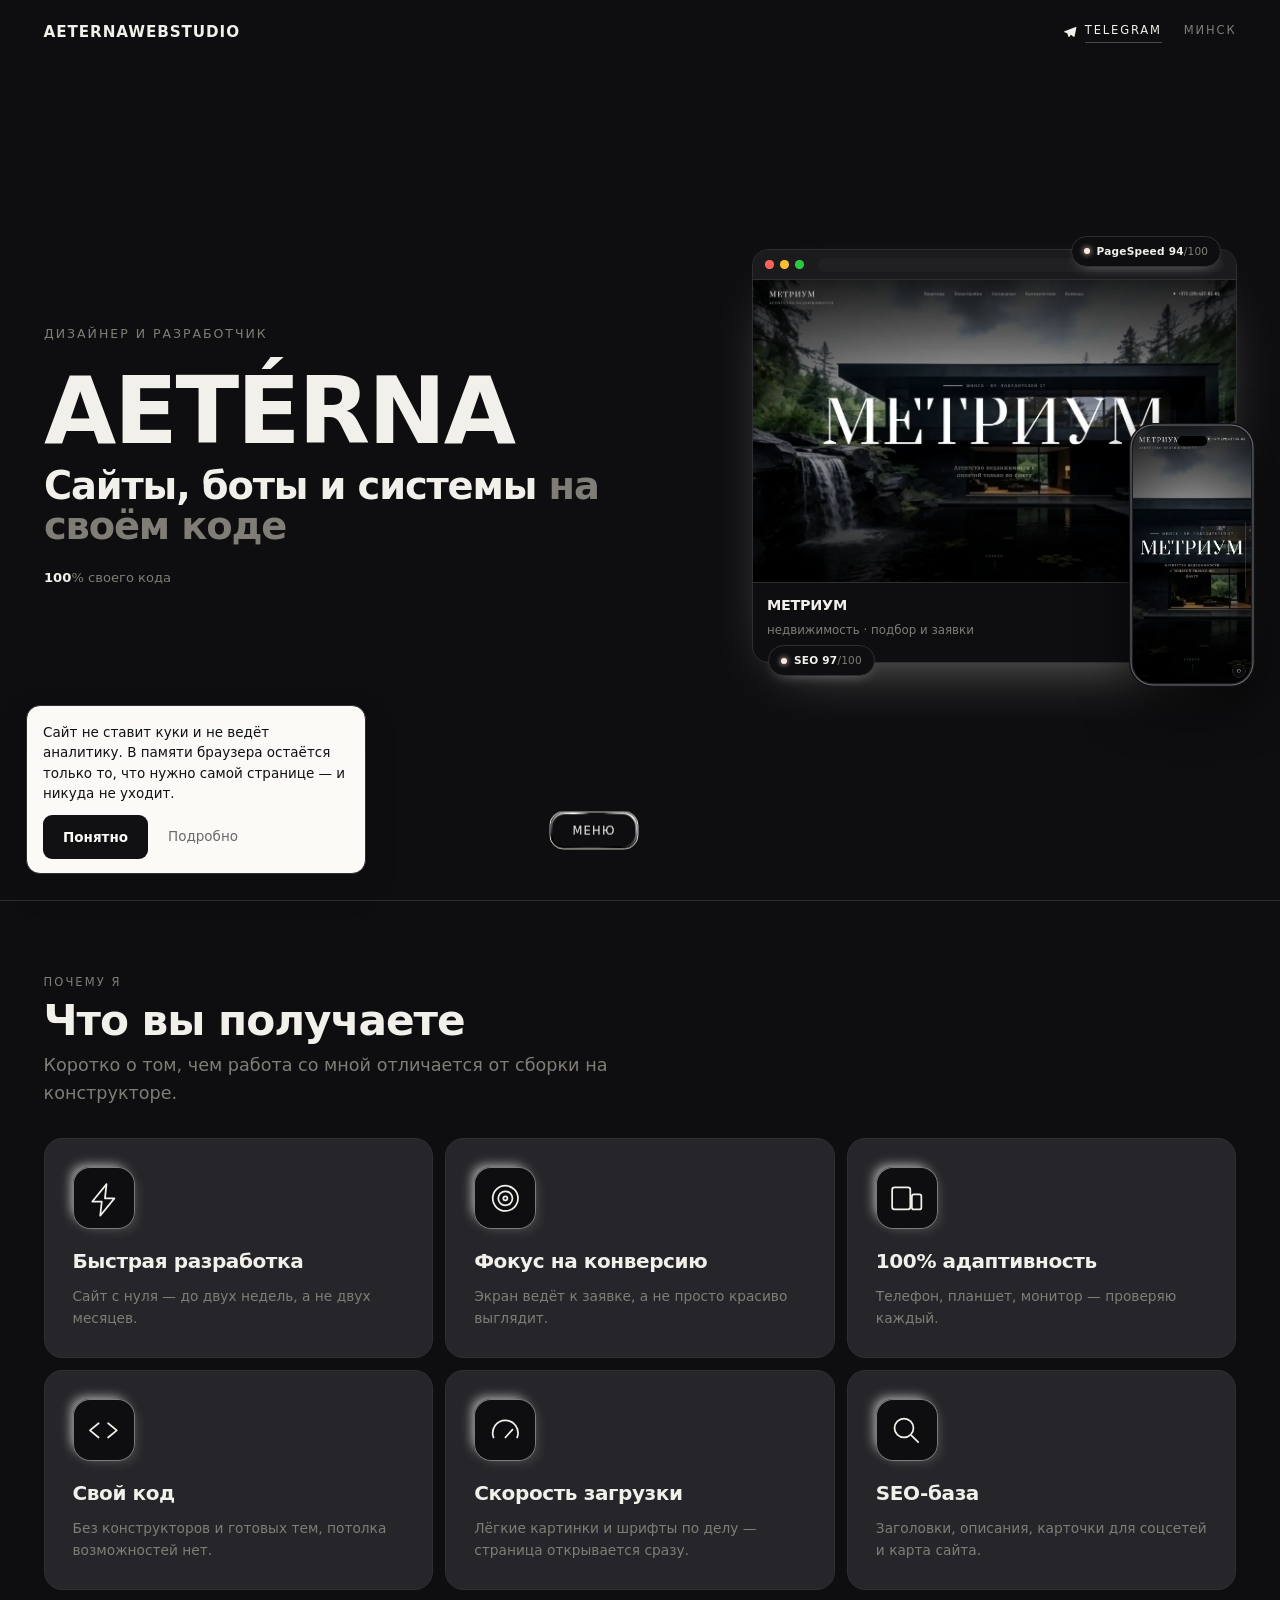
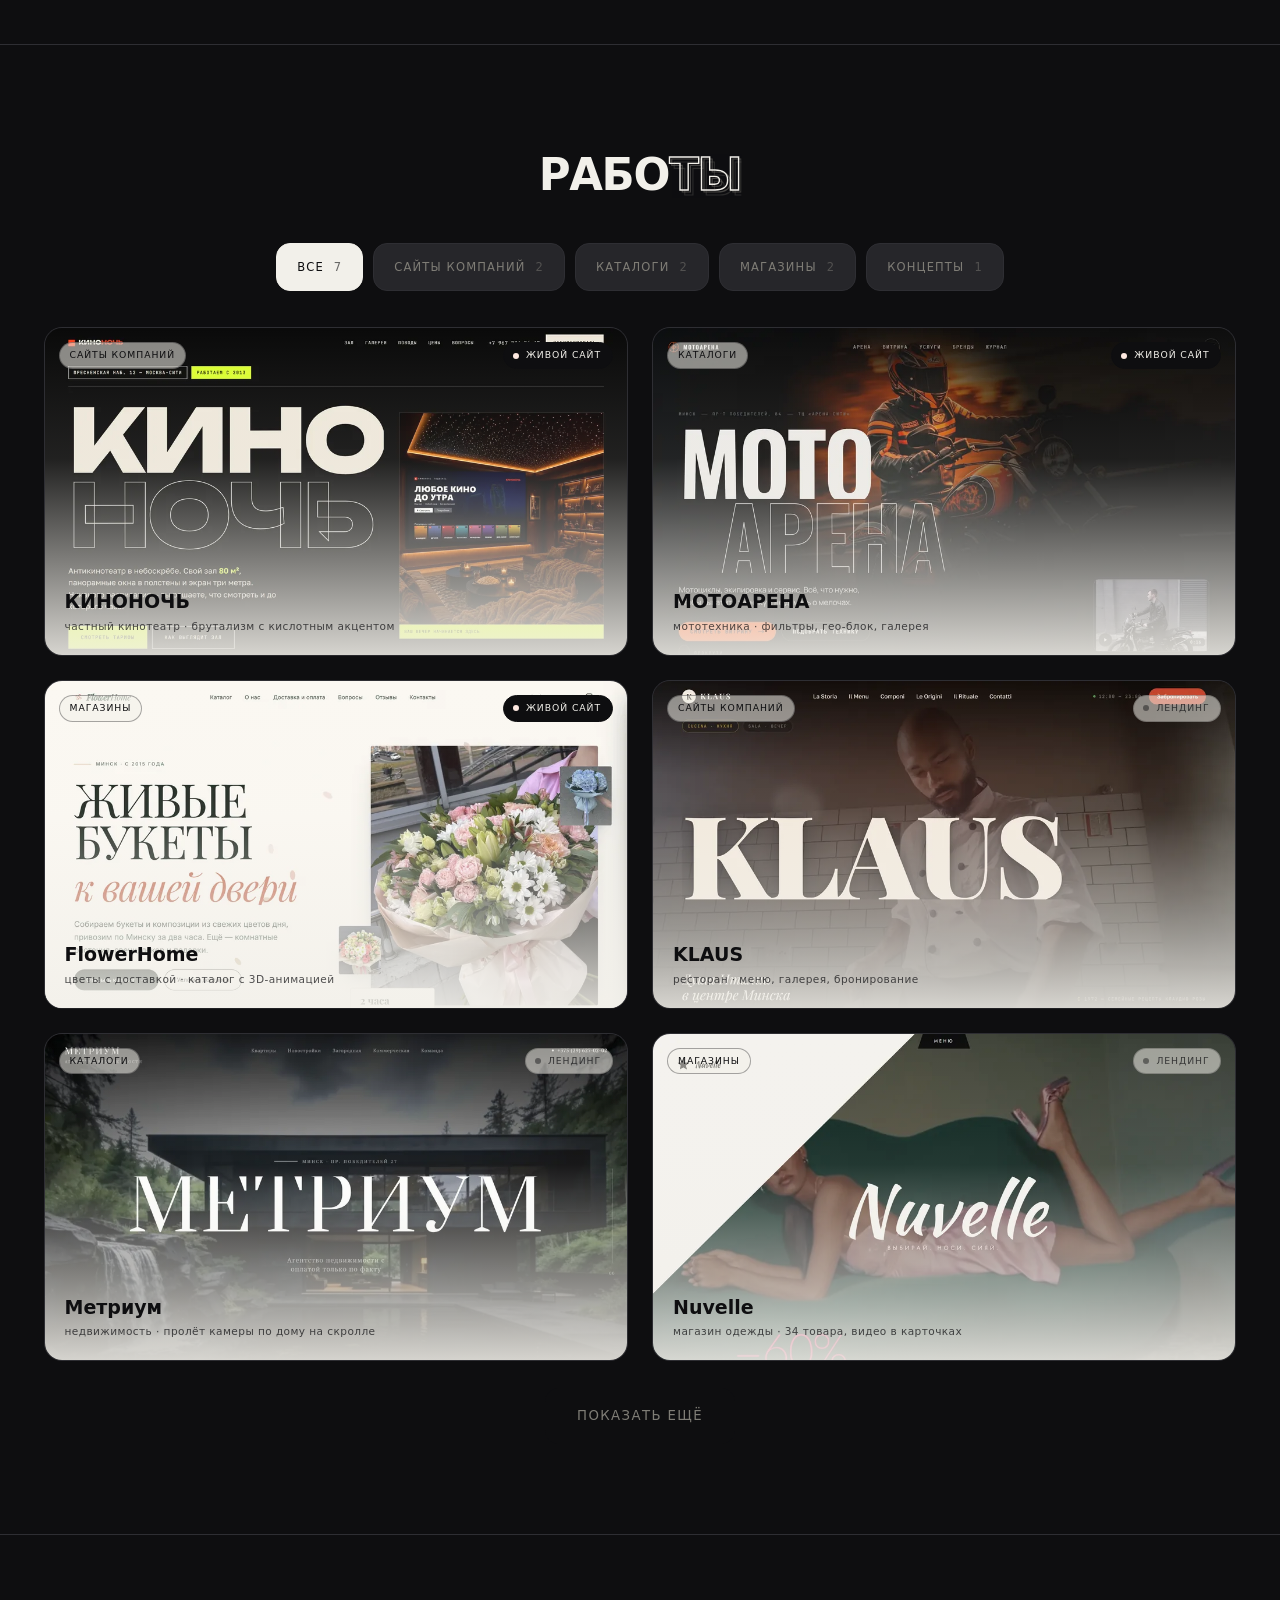
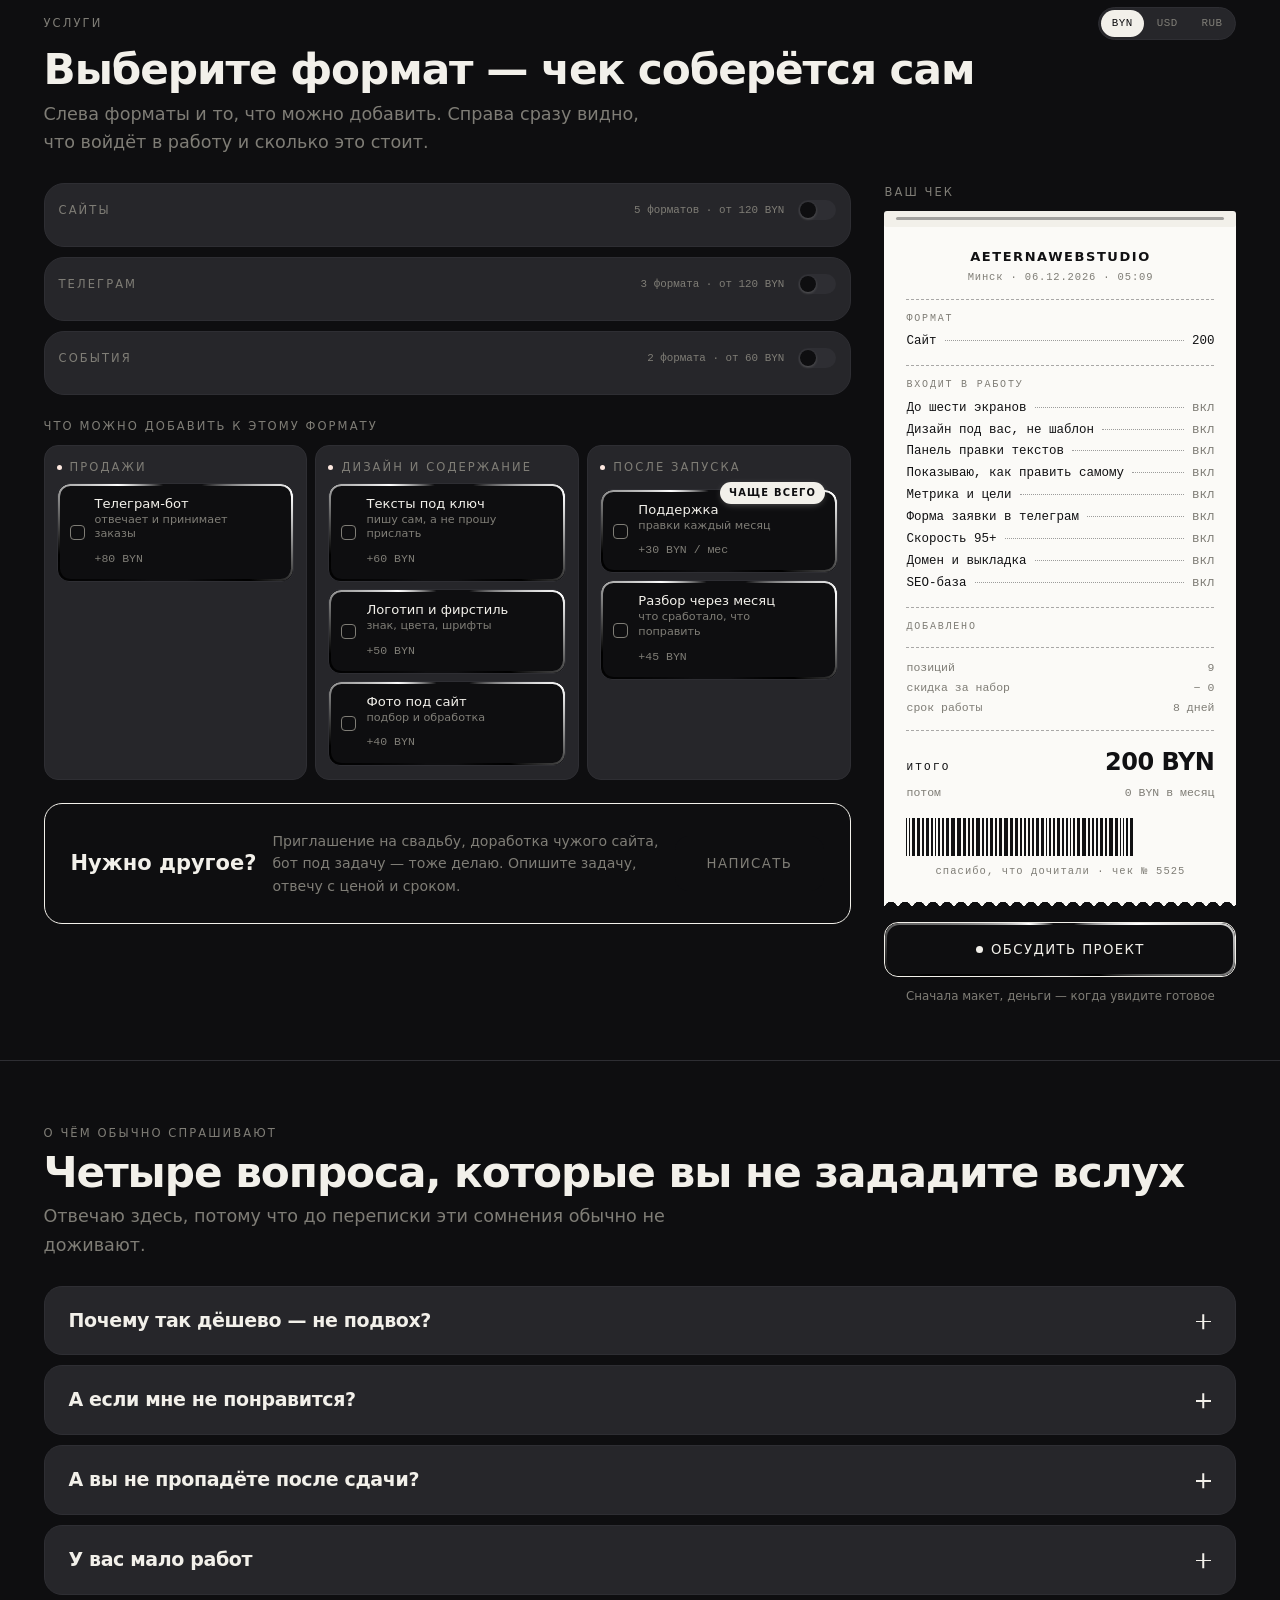
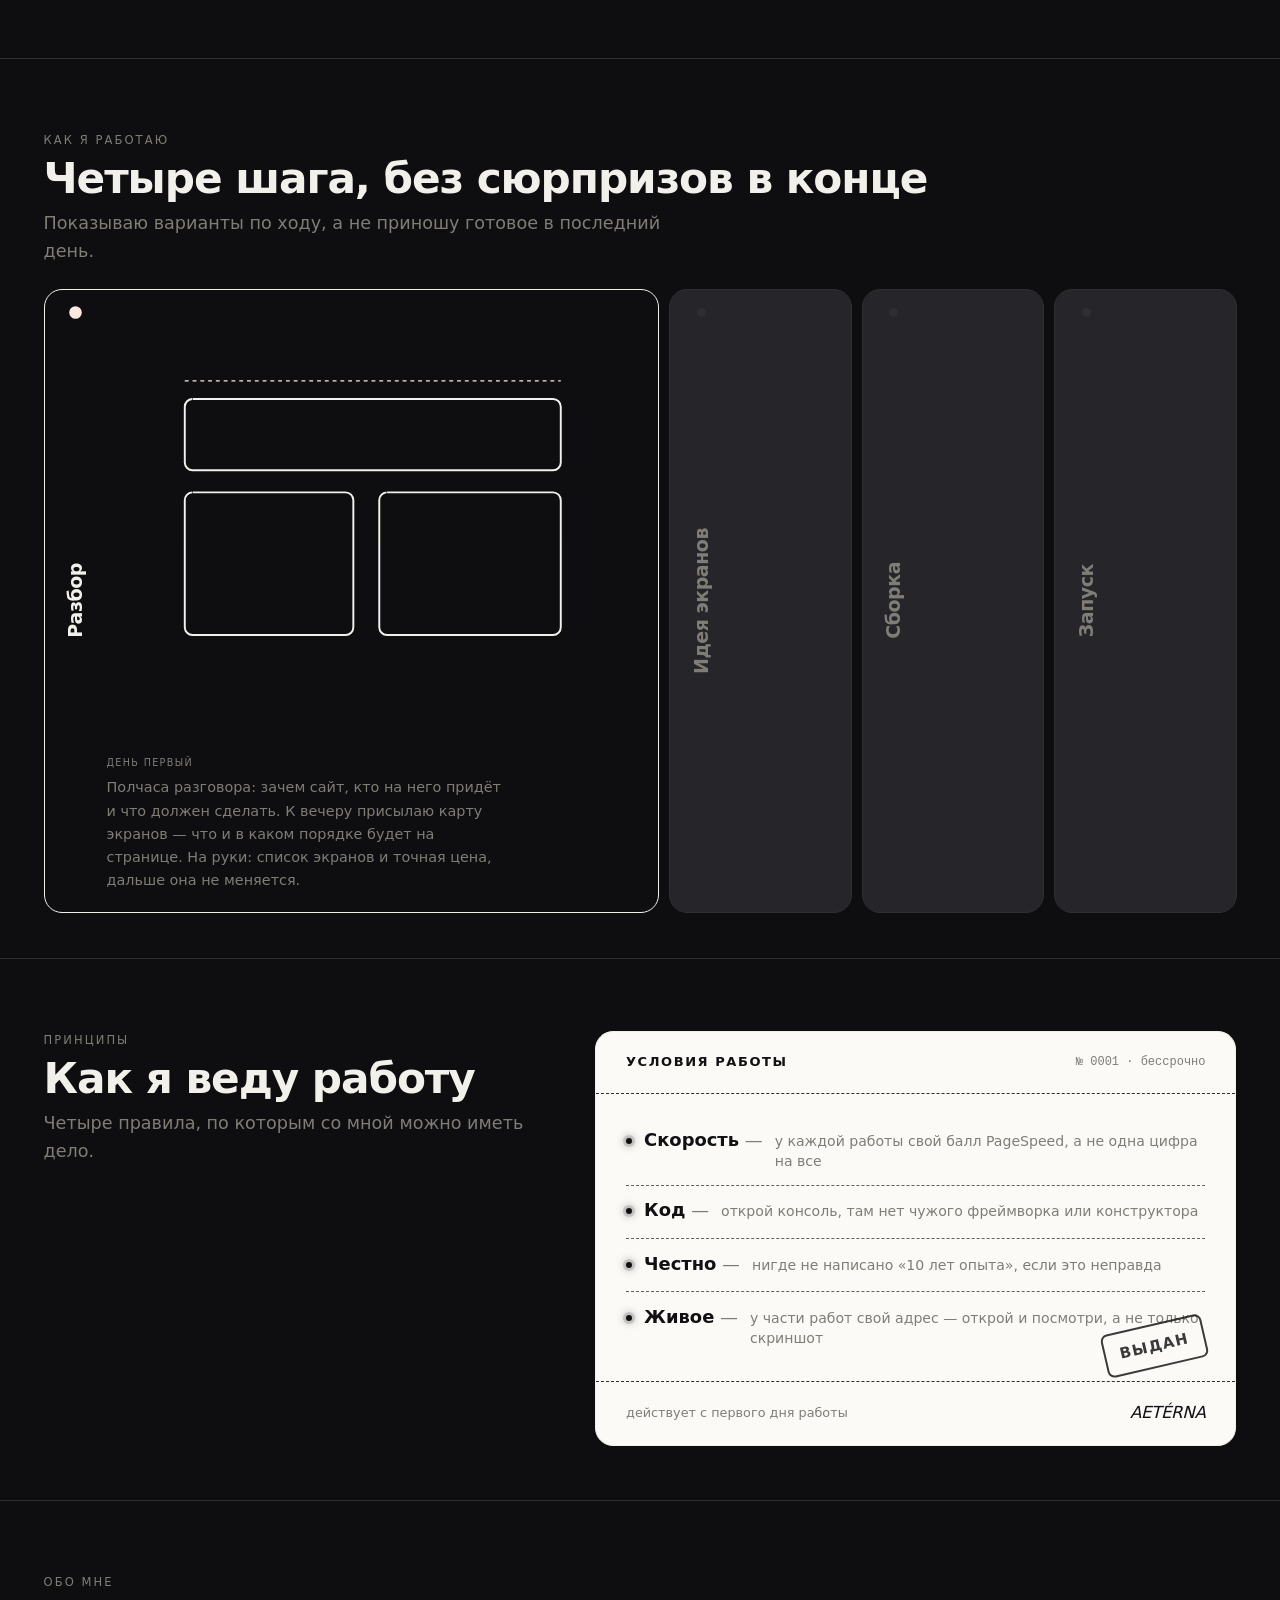
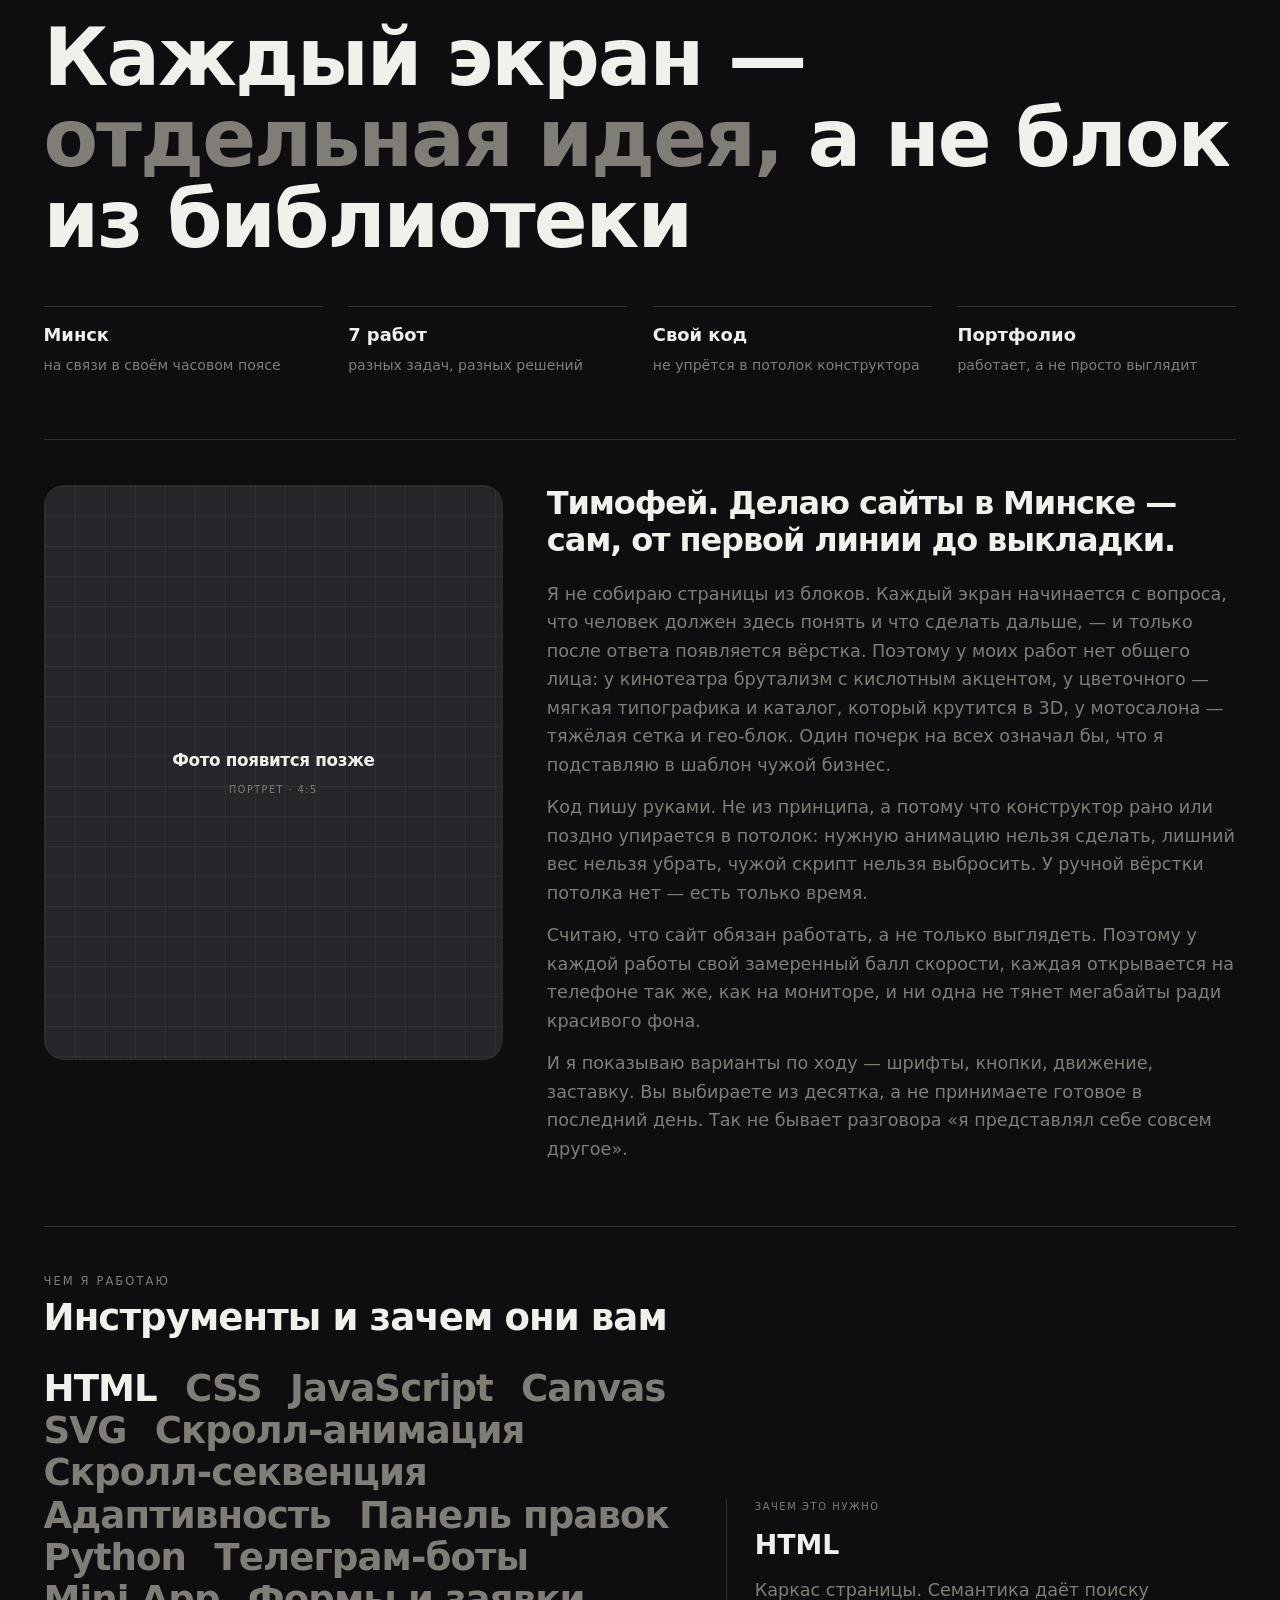
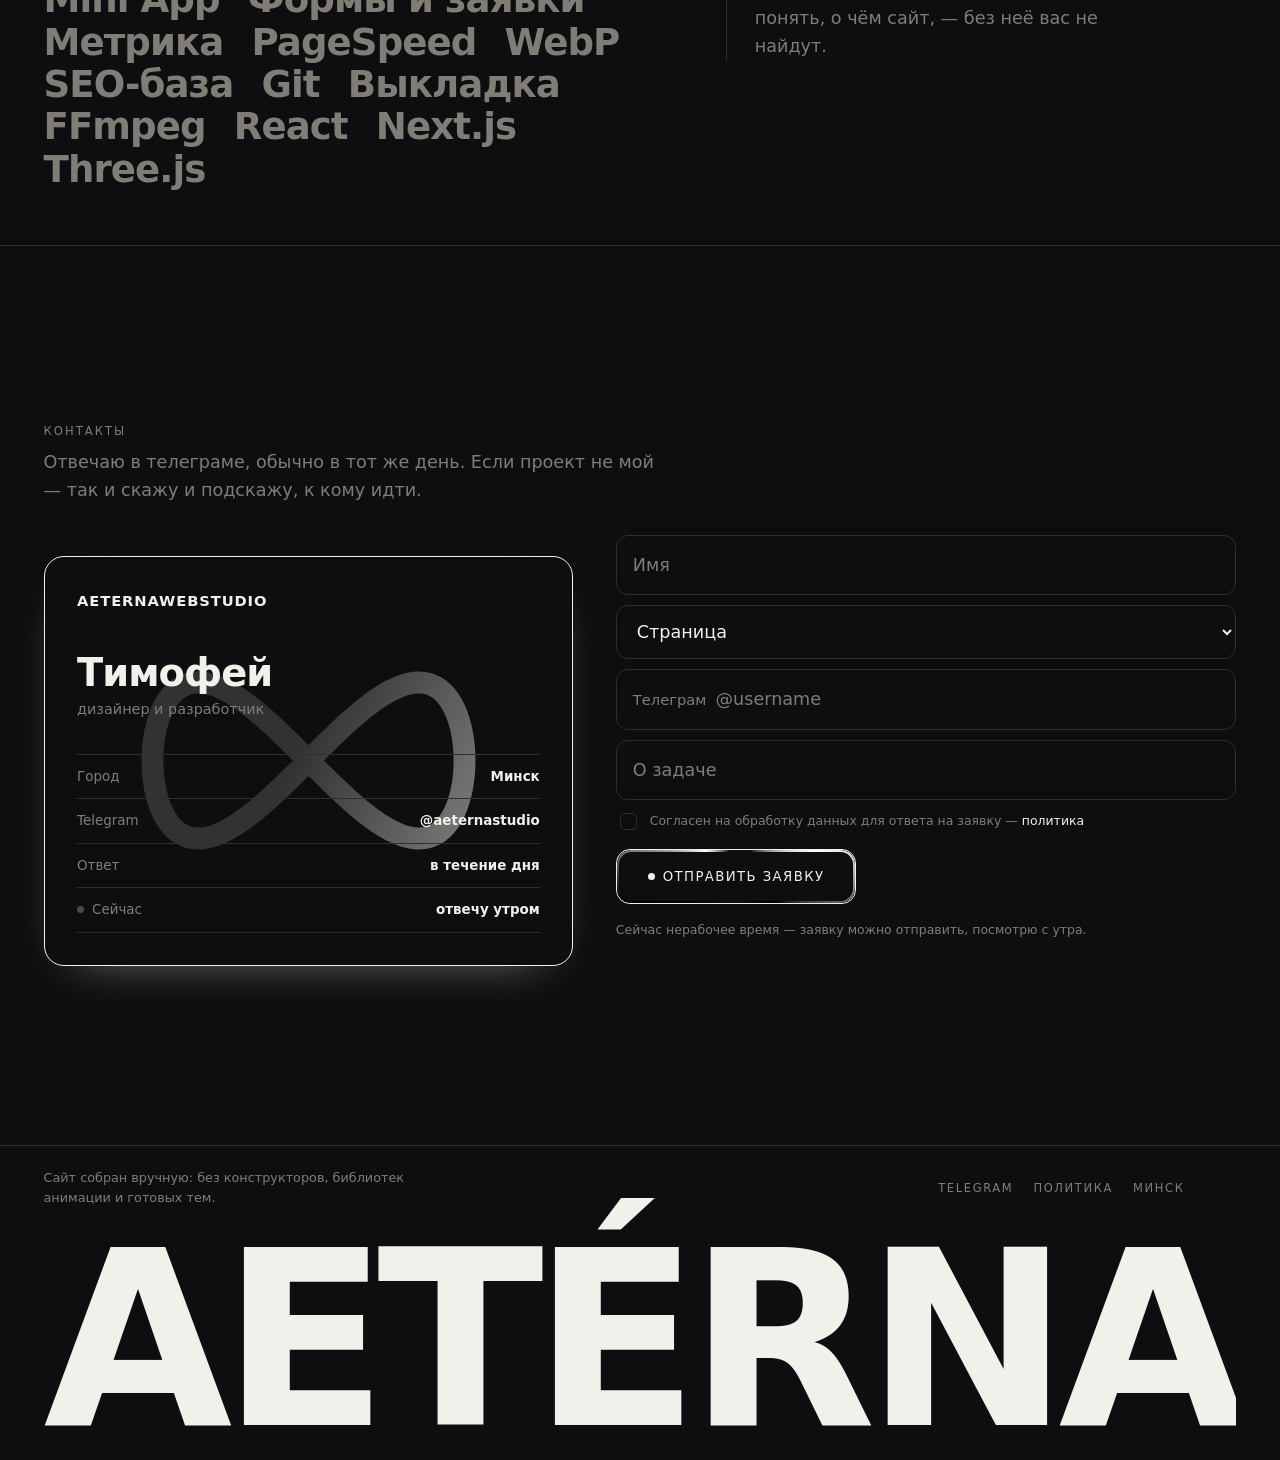
==== index.html @ ae25fc70 "Номера версий стилей и скрипта: без них правки не доедут из кэша Co-Authored-By: Claude Opus 5 <nore" ====
<!doctype html>
<html lang="ru" data-cursor="dot" data-btn="wide">
<head>
<meta charset="utf-8">
<meta name="viewport" content="width=device-width, initial-scale=1">
<title>AETERNA — дизайнер и разработчик</title>
<meta name="description" content="Собираю сайты, боты и системы на своём коде: дизайн и разработка. Портфолио и услуги. Минск.">
<meta name="theme-color" content="#f2f0ea">
<!-- Номер в адресе обязателен при смене рисунка: иконки браузер кэширует
     отдельно от страницы и держит их даже после жёсткого обновления —
     заметит новую, только если поменялся сам адрес файла. -->
<link rel="icon" href="favicon-32.png?v=2" sizes="32x32" type="image/png">
<link rel="icon" href="favicon-48.png?v=2" sizes="48x48" type="image/png">
<link rel="apple-touch-icon" href="apple-touch-icon.png?v=2">

<!-- Защита. GitHub Pages не даёт настраивать HTTP-заголовки, поэтому всё,
     что можно, задаём через meta. CSP разрешает ровно то, чем сайт правда
     пользуется: свои файлы, шрифты Google и картинки. 'unsafe-inline'
     для стилей обязателен — скрипт пишет инлайновые стили и переменные
     на элементы; для скриптов он нужен из-за встроенного загрузчика
     твикера внизу страницы. object-src 'none' и base-uri 'self' закрывают
     два классических вектора: подмену <base> и вставку плагинов.
     frame-ancestors здесь не работает (только как HTTP-заголовок),
     от кликджекинга страховка ниже, в script.js. -->
<meta http-equiv="Content-Security-Policy" content="
  default-src 'self';
  script-src 'self' 'unsafe-inline';
  style-src 'self' 'unsafe-inline' https://fonts.googleapis.com;
  font-src 'self' https://fonts.gstatic.com;
  img-src 'self' data:;
  connect-src 'self' https://*.workers.dev;
  form-action 'self';
  base-uri 'self';
  object-src 'none'">
<!-- Чужим сайтам уходит только домен, без пути и параметров -->
<meta name="referrer" content="strict-origin-when-cross-origin">
<meta name="robots" content="index, follow">
<link rel="canonical" href="https://aeternastudio.ru/">
<link rel="preconnect" href="https://fonts.googleapis.com">
<link rel="preconnect" href="https://fonts.gstatic.com" crossorigin>
<!-- Пара здесь обязана совпадать с DEFAULTS.font в script.js. Раньше тут
     стоял Onest, а по умолчанию включён Golos Text — из-за этого шрифты
     качались дважды: сначала ненужный набор, потом нужный поверх него.
     Начертания урезаны до тех, что правда встречаются на странице. -->
<link id="fontLink" rel="stylesheet"
      href="https://fonts.googleapis.com/css2?family=Unbounded:wght@400;600;800&family=Golos+Text:wght@400;500;600&display=swap">
<link rel="stylesheet" href="styles.css?v=177">
</head>
<!-- Класс обязан совпадать с DEFAULTS.macFrame в script.js — те же грабли,
     что с :root и палитрой. apply() ставит его уже после первой отрисовки,
     и если стартовое состояние другое, витрина успевает моргнуть корпусом
     и запустить переход тени с нуля. -->
<body class="is-nomac">

<!-- Интро: линия-перо идёт слева направо, из-под неё по одной проявляются
     буквы имени, потом лист уезжает вверх и первый экран начинает собираться
     конструктором. Разметка лежит прямо здесь, а не собирается скриптом:
     иначе между первой отрисовкой и запуском script.js успел бы мелькнуть
     голый сайт — ровно то, что интро и должно закрыть. Скрипт его только
     проигрывает и снимает; если он не дошёл, класс is-intro никто не поставит
     и слой останется невидимым. -->
<div class="intro" id="intro" aria-hidden="true">
  <div class="intro__name">
    <span>A</span><span>E</span><span>T</span><span>É</span><span>R</span><span>N</span><span>A</span>
  </div>
  <i class="intro__pen"></i>
</div>

<!-- полоса прочитанного: тонкая линия сверху, растёт по мере прокрутки -->
<div class="prog" aria-hidden="true"><i></i></div>

<div class="lamp" aria-hidden="true"></div>

<div class="cursor" aria-hidden="true">
  <div class="cursor__cross"><i class="cursor__cx"></i><i class="cursor__cy"></i></div>
  <div class="cursor__dot"></div>
  <div class="cursor__ring"></div>
  <div class="cursor__frame"><i></i><i></i><i></i><i></i></div>
  <div class="cursor__lens"></div>
  <div class="cursor__read"><span class="cursor__x">0</span><span class="cursor__y">0</span></div>
</div>

<header class="top">
  <a class="top__mark" href="#"><span class="mark" data-txt="mark">AETERNAWEBSTUDIO</span></a>
  <div class="top__right">
    <!-- Значок рисуем разметкой, а не картинкой: fill:currentColor берёт
         цвет у самой ссылки, поэтому он переживает смену палитры в твикере.
         Пульсирующая точка ушла вместе с ним — два знака подряд перед одним
         словом спорили друг с другом, а «я на связи» говорит живой огонёк
         в первом экране и в контактах. -->
    <a class="top__tg" data-tg href="#" target="_blank" rel="noopener">
      <svg class="top__tgi" viewBox="0 0 24 24" aria-hidden="true"><path
            d="M21.6 3.3L2.6 10.6c-.9.35-.9 1.6.02 1.9l4.7 1.5 1.8 5.6c.28.85 1.36 1.05 1.9.35l2.5-3.2 4.7 3.45c.6.44 1.45.11 1.6-.62l3.1-14.9c.17-.8-.6-1.47-1.32-1.18z"/></svg><span
            data-txt="tg">телеграм</span>
    </a>
    <span class="top__place" data-txt="place">Минск</span>
  </div>
</header>

<nav class="menu" id="menu" aria-hidden="true">
  <div class="menu__inner">
    <ul class="menu__list"></ul>
    <div class="menu__side">
      <a class="hbtn neon menu__cta" href="#contact" data-key="btn1"></a>
      <div class="menu__meta">
        <span data-txt="place">Минск</span>
        <!-- Значок рисуем разметкой, а не картинкой: fill:currentColor
             берёт цвет у самой ссылки, поэтому он переживает смену
             палитры в твикере и не остаётся белым на светлой теме. -->
        <a class="menu__tg" data-tg href="#" target="_blank" rel="noopener">
          <svg class="menu__tgi" viewBox="0 0 24 24" aria-hidden="true"><path
                d="M21.6 3.3L2.6 10.6c-.9.35-.9 1.6.02 1.9l4.7 1.5 1.8 5.6c.28.85 1.36 1.05 1.9.35l2.5-3.2 4.7 3.45c.6.44 1.45.11 1.6-.62l3.1-14.9c.17-.8-.6-1.47-1.32-1.18z"/></svg><span
                data-txt="tg">телеграм</span>
        </a>
      </div>
    </div>
  </div>
</nav>

<main>
<section class="hero" id="hero">

  <div class="hero__grid" aria-hidden="true">
    <div class="hero__cols"></div>
    <div class="hero__rows"></div>
  </div>

  <div class="hero__inner">

    <div class="hero__left">
      <!-- Город в надстрочнике показывается только на телефоне: на мониторе
           он и так стоит в шапке справа, и вышло бы два «Минска» на экране -->
      <div class="bl bl--eyebrow">
        <i class="bl__ph"></i>
        <span class="bl__c"><span data-txt="role">дизайнер и разработчик</span><span
              class="eyebrow__place"> · <span data-txt="place">Минск</span></span></span>
      </div>

      <h1 class="hero__title">
        <span class="bl bl--h1">
          <i class="bl__ph"></i>
          <span class="bl__c" data-txt="name">AETÉRNA</span>
        </span>
        <!-- Одна крупная мысль вместо фразы и описания. Приглушённый хвост —
             отдельный узел, а не <em> внутри строки: тексты подставляются
             через textContent, разметка внутри них не выживет -->
        <span class="bl bl--h2">
          <i class="bl__ph"></i>
          <span class="bl__c"><span data-txt="tag">Сайты, боты и системы</span> <em
                data-txt="tagDim">на своём коде</em></span>
        </span>
      </h1>

      <div class="bl bl--cta">
        <i class="bl__ph"></i>
        <div class="bl__c">
          <button class="hbtn neon" type="button" data-key="btn1" data-states></button>
          <a class="hbtn hbtn--quiet" href="#works" data-key="btn2"></a>
        </div>
      </div>

      <!-- Нижняя строка говорит разное на разных экранах: на мониторе процент
           своего кода, на телефоне — живой статус. Города нет ни там, ни там:
           он уже стоит в шапке, а на узком экране в надстрочнике -->
      <div class="bl bl--meta">
        <i class="bl__ph"></i>
        <div class="bl__c">
          <span class="meta__stat"><b class="num" data-num="100">0</b>% своего кода</span>
          <span class="meta__badge is-lit"><i class="dot"></i><span data-txt="status">беру проекты</span></span>
        </div>
      </div>
    </div>

    <div class="hero__right">
      <div class="bl bl--art">
        <i class="bl__ph"></i>
        <div class="bl__c">
          <!-- Витрина работ. Первый кадр грузится сразу, остальные лениво —
               он и есть LCP. Вокруг — корпус макбука: только крышка,
               без клавиатуры и перспективы. Снимается в твикере. -->
          <div class="mac" id="mac">
            <!-- Две метки — не «сайт быстрый», а конкретные цифры из
                 измеримого теста, их можно проверить самостоятельно. Обе из
                 одного отчёта Lighthouse. Число меняется вместе с обложкой —
                 у каждой работы свой балл, а не общая цифра на все семь.
                 Подпись и число — разные узлы: подпись живёт в твикере
                 (data-txt, её же трогает общий drawText()), а число пишет
                 только витрина при смене слайда. Держи их в одном узле —
                 и любая правка текста в твикере стирала бы живое число
                 обратно на дефолт. -->
            <span class="mac__tag"><i class="dot"></i><b><span
                  data-txt="macTagL">PageSpeed</span> <span class="mac__tag__v" id="tagV">95</span><span
                  class="mac__tag__of">/100</span></b></span>
            <span class="mac__tag mac__tag--b"><i class="dot"></i><b><span
                  data-txt="macTagBL">SEO</span> <span class="mac__tag__v" id="tagVB">100</span><span
                  class="mac__tag__of">/100</span></b></span>
          <div class="shw" id="shw">
            <div class="shw__bar" aria-hidden="true">
              <i></i><i></i><i></i>
              <span class="shw__url" aria-hidden="true"></span>
            </div>
            <div class="shw__view"></div>
            <div class="shw__foot">
              <span class="shw__n">KLAUS</span>
              <span class="shw__d">ресторан · меню и бронирование</span>
              <div class="shw__dots" role="tablist" aria-label="Работы"></div>
            </div>
          </div>
          <!-- Телефон внахлёст на угол витрины: та же работа, но снятая
               отдельно в мобильной ширине. Своей смены слайдов у него нет —
               JS переставляет src ровно там же, где меняет крупный кадр. -->
          <div class="mac__phone" aria-hidden="true">
            <div class="mac__phone__scr"><img class="mac__phone__img" id="macPhoneImg"
                 src="assets/works/m-klaus.webp" alt="">
              <span class="mac__phone__isl"></span>
            </div>
          </div>
            <div class="mac__hinge" aria-hidden="true"></div>
            <div class="mac__base" aria-hidden="true"></div>
            <div class="mac__sh" aria-hidden="true"></div>
          </div>
        </div>
      </div>
    </div>

  </div>

  <div class="hero__foot">
    <div class="bl bl--foot">
      <i class="bl__ph"></i>
      <div class="bl__c">
        <span class="hero__scroll"><i></i>листай</span>
        <button class="hbtn hbtn--menu neon" type="button" data-key="menu" data-noarrow aria-expanded="false"></button>
      </div>
    </div>
  </div>

</section>


<!-- преимущества: шесть плиток, иконки вычерчиваются линиями -->
<section class="adv" id="adv">
  <div class="adv__head">
    <span class="eyebrow rv" data-txt="advEyebrow">почему я</span>
    <h2 class="adv__h rv" style="--d:60ms" data-txt="advTitle"></h2>
    <p class="adv__lead rv" style="--d:120ms" data-txt="advLead"></p>
  </div>
  <div class="adv__grid"></div>
</section>

<section class="works" id="works">
  <div class="works__head">
    <div class="bl bl--eyebrow"><i class="bl__ph"></i>
      <span class="bl__c"><span data-txt="worksEyebrow">работы</span></span>
    </div>
    <h2 class="works__h bl bl--h2b"><i class="bl__ph"></i>
      <span class="bl__c" data-txt="worksTitle">Портфолио</span>
    </h2>
    <!-- описание под заголовком снято по просьбе: текст лежит в твикере (txtWorksLead) -->
  </div>

  <div class="wfilter" role="tablist" aria-label="Фильтр работ"></div>
  <div class="wgrid"></div>
  <div class="wmore">
    <button class="hbtn hbtn--quiet" type="button" id="wmore" data-key="worksMore" data-noarrow></button>
  </div>
</section>

<!-- услуги: слева форматы и допы, справа чек, который печатается сам -->
<section class="svc" id="services">
  <div class="svc__head">
    <div class="svc__eyerow">
      <span class="eyebrow rv" data-txt="svcEyebrow">услуги</span>
      <div class="cur rv" id="svcCur" role="tablist" aria-label="Валюта"></div>
    </div>
    <h2 class="svc__h rv" style="--d:60ms" data-txt="svcTitle">Что я умею делать</h2>
    <p class="svc__lead rv" style="--d:120ms" data-txt="svcLead"></p>
  </div>

  <div class="svc__grid">
    <div>
      <div class="svc__fmts rv" style="--d:60ms" role="tablist" aria-label="Форматы работы"></div>

      <!-- разница форматов живёт под своим рядом: её рисует скрипт
           внутри каждой группы, здесь её нет -->

      <div class="svc__adds rv" style="--d:120ms">
        <span class="eyebrow" data-txt="svcAddsK">можно добавить к любому формату</span>
        <div class="svc__cols"></div>
      </div>

      <div class="svc__rest rv" style="--d:180ms">
        <span class="svc__rt" data-txt="svcRestT">Нужно другое?</span>
        <span class="svc__rd" data-txt="svcRestD"></span>
        <a class="hbtn hbtn--quiet" href="#contact" data-key="svcRestBtn" data-noarrow></a>
      </div>
    </div>

    <aside class="till rv" style="--d:240ms">
      <div class="till__bar">
        <span class="eyebrow" data-txt="svcCheckK">ваш чек</span>
      </div>
      <div class="till__slot" aria-hidden="true"></div>

      <div class="check" id="svcCheck">
        <div class="ch__mark" data-txt="mark">AETERNAWEBSTUDIO</div>
        <div class="ch__sub" id="chSub"></div>
        <div class="ch__rule"></div>

        <div class="ch__k" data-txt="svcChFmt">формат</div>
        <div id="chFmt"></div>

        <div class="ch__rule"></div>
        <div class="ch__k" data-txt="svcChInc">входит в работу</div>
        <div id="chInc"></div>

        <div class="ch__rule"></div>
        <div class="ch__k" data-txt="svcChAdd">добавлено</div>
        <div id="chAdd"></div>

        <div class="ch__rule"></div>
        <div class="ch__row"><span data-txt="svcChN">позиций</span><span id="chN">0</span></div>
        <div class="ch__row" id="chOffRow" hidden><span data-txt="svcChOff">скидка за набор</span><span id="chOff">0</span></div>
        <div class="ch__row"><span data-txt="svcChDays">срок работы</span><span id="chDays"></span></div>
        <div class="ch__rule"></div>

        <div class="ch__tot"><span class="ch__tk" data-txt="svcChTot">итого</span><span class="ch__tv" id="chSum">0</span></div>
        <div class="ch__row" id="chMonthRow" hidden><span data-txt="svcChMonth">потом</span><span id="chMonth"></span></div>

        <div class="ch__bars" id="chBars" aria-hidden="true"></div>
        <div class="ch__bye"><span data-txt="svcChBye">спасибо, что дочитали</span> · <span id="chNo"></span></div>
      </div>

      <a class="hbtn neon till__go" href="#contact" data-key="svcCta"></a>
      <!-- Сброс живёт под главной кнопкой и появляется только когда есть
           что сбрасывать: пустая кнопка рядом с пустым чеком сбивает с толку -->
      <button class="till__reset" type="button" id="svcReset" hidden data-txt="svcReset">собрать заново</button>
      <div class="till__hint" data-txt="svcHint"></div>
    </aside>
  </div>
</section>

<!-- Возражения. Стоят сразу после цен, потому что спорят именно с ними:
     человек, увидевший сумму, дальше листает уже с готовым «дорого» в голове,
     и отвечать надо здесь, а не ждать, пока он напишет. Он не напишет. -->
<section class="obj" id="objections">
  <div class="obj__head">
    <span class="eyebrow rv" data-txt="objEyebrow">о чём обычно спрашивают</span>
    <h2 class="obj__h rv" style="--d:60ms" data-txt="objTitle"></h2>
    <p class="obj__lead rv" style="--d:120ms" data-txt="objLead"></p>
  </div>
  <div class="obj__list"></div>
</section>

<!-- как я работаю — «гармошка»: полосы разъезжаются под курсором -->
<section class="flow" id="flow">
  <div class="flow__head">
    <span class="eyebrow rv" data-txt="flowEyebrow">как я работаю</span>
    <h2 class="flow__h rv" style="--d:60ms" data-txt="flowTitle"></h2>
    <p class="flow__lead rv" style="--d:120ms" data-txt="flowLead"></p>
  </div>

  <div class="flow__acc rv" style="--d:180ms"></div>
</section>


<!-- Принципы оформлены гарантийным талоном: номер, четыре условия, подпись.
     Были четыре плитки с крупными 01–04 — приём с половины студийных сайтов,
     да ещё и с нумерацией, которой на этом сайте быть не должно. -->
<section class="pr" id="principles">
  <!-- Шапка слева, талон справа: талон в одиночку занимал шестьдесят
       процентов ширины, а остальное оставалось пустым полем -->
  <div class="pr__grid">
  <div class="pr__head">
    <span class="eyebrow rv" data-txt="prEyebrow">принципы</span>
    <h2 class="pr__h rv" style="--d:60ms" data-txt="prTitle"></h2>
    <p class="pr__lead rv" style="--d:120ms" data-txt="prLead"></p>
  </div>

  <div class="war rv" style="--d:180ms">
    <div class="war__top">
      <span class="war__k" data-txt="prWarK">условия работы</span>
      <span class="war__no" data-txt="prWarNo">№ 0001 · бессрочно</span>
    </div>
    <div class="war__body"></div>
    <div class="war__foot">
      <span data-txt="prWarFoot">действует с первого дня работы</span>
      <span class="war__sig" data-txt="name">AETÉRNA</span>
      <!-- Печать пришлёпывается, когда талон доехал до экрана. Живёт внутри
           подвала, а не поверх условий: подвал стоит на фиксированной высоте
           независимо от того, в одну строку легло обещание или в две
           (на телефоне «Поддержка» переносится) — штамп больше не может
           наехать на текст условия, где бы он ни закончился. -->
      <span class="war__stamp" data-txt="prWarStamp" aria-hidden="true">выдан</span>
    </div>
  </div>
  </div>
</section>

<!-- обо мне — одна фраза во весь экран, слова выезжают по очереди -->
<section class="ab" id="about">
  <span class="eyebrow ab__eyebrow" data-txt="aboutEyebrow">обо мне</span>
  <h2 class="ab__big"></h2>
  <div class="ab__facts"></div>

  <!-- Кто я: слева слот под фото, справа рассказ. Слот — не заглушка ради
       заглушки: пустое место на его месте выглядело бы как недогруженная
       картинка, а подписанная рамка честно говорит, что фото будет. -->
  <div class="me">
    <div class="me__ph">
      <span class="me__ph__t" data-txt="mePhoto"></span>
      <span class="me__ph__s" data-txt="mePhotoSub"></span>
    </div>
    <div class="me__txt">
      <p class="me__lead" data-txt="meLead"></p>
      <div class="me__body"></div>
    </div>
  </div>

  <!-- стек: список слева, зачем это нужно — справа -->
  <div class="stk">
    <div class="stk__head">
      <span class="eyebrow" data-txt="stkEyebrow">чем я работаю</span>
      <h3 class="stk__h" data-txt="stkTitle"></h3>
    </div>
    <div class="stk__grid">
      <div class="stk__col"></div>
      <div class="stk__side">
        <div class="stk__k" data-txt="stkKey">зачем это нужно</div>
        <div class="stk__t"></div>
        <div class="stk__d"></div>
      </div>
    </div>
  </div>
</section>

<!-- контакты — визитка наклоняется за курсором, рядом короткая заявка -->
<section class="ct" id="contact">
  <div class="ct__head">
    <span class="eyebrow rv" data-txt="ctEyebrow">контакты</span>
    <h2 class="ct__h rv" style="--d:60ms" data-txt="ctTitle"></h2>
    <p class="ct__lead rv" style="--d:120ms" data-txt="ctLead"></p>
  </div>

  <div class="ct__grid">
    <div class="ct__wrap rv" style="--d:180ms">
      <div class="ct__card">
        <div class="ct__glyph" aria-hidden="true"></div>
        <div class="ct__mark" data-txt="mark">AETERNAWEBSTUDIO</div>
        <div class="ct__name" data-txt="ctWho">Тимофей</div>
        <div class="ct__role" data-txt="role">дизайнер и разработчик</div>
        <div class="ct__rows"></div>
      </div>
    </div>

    <form class="ct__form rv" style="--d:240ms" novalidate>
      <input class="ct__in" name="name" autocomplete="name" data-ph="ctPhName" aria-label="Имя">
      <select class="ct__in" name="kind" aria-label="Что нужно"></select>
      <!-- Слово «Телеграм» вшито в поле слева, вместо значка — так проще
           прочитать, чем иконку, и не требует подписи над полем -->
      <div class="ct__pfx">
        <span class="ct__pfx__w" aria-hidden="true">Телеграм</span>
        <input class="ct__in" name="contact" data-ph="ctPhContact" aria-label="Telegram username">
      </div>
      <input class="ct__in" name="about" data-ph="ctPhAbout" aria-label="О задаче">
      <!-- Ловушка для ботов: поля не видно и в обход табуляции его не поймать,
           поэтому человек его не заполнит. Простой бот заполняет всё подряд —
           CRM такую заявку молча выбрасывает, отвечая «спасибо», чтобы бот
           не понял, что его раскусили. -->
      <input class="ct__hp" name="website" tabindex="-1" autocomplete="off"
             aria-hidden="true">
      <!-- Согласие на обработку — не для галочки: форма собирает имя и телеграм,
           а это персональные данные (Закон РБ № 99-З). Галочка снята по умолчанию
           намеренно: предустановленная не считается согласием. -->
      <label class="ct__agree">
        <input type="checkbox" name="agree" required>
        <span>Согласен на обработку данных для ответа на заявку —
          <a href="privacy.html" target="_blank" rel="noopener">политика</a></span>
      </label>
      <button class="hbtn neon ct__send" type="submit" data-key="ctSend" data-states></button>
      <!-- Видна только вне рабочих часов. Форма при этом работает как обычно:
           статус гасит огонёк, но ничего не запрещает — иначе человек,
           зашедший ночью, ушёл бы ни с чем -->
      <p class="ct__late" data-txt="ctLate">Сейчас нерабочее время — заявку можно отправить, посмотрю с утра.</p>
      <p class="ct__out" role="status" aria-live="polite"></p>
    </form>
  </div>
</section>

</main>

<footer class="foot">
  <div class="foot__row">
    <p class="foot__note" data-txt="footNote"></p>
    <div class="foot__right">
      <a data-tg href="#" target="_blank" rel="noopener"><span data-txt="tg">телеграм</span></a>
      <a href="privacy.html">политика</a>
      <span data-txt="place">Минск</span>
    </div>
  </div>

  <!-- знак во всю ширину: размер подбирает JS под ширину экрана -->
  <a class="foot__big" href="#hero" aria-label="Наверх"><span data-txt="name">AETERNA</span></a>
</footer>

<!-- Уведомление о памяти браузера. Сайт не ставит ни одной куки и никого
     не считает, поэтому это не окно согласия с кнопками «принять/отклонить»:
     отклонять нечего. Это короткая справка с ссылкой на политику — она
     показывается один раз и запоминает отказ в той же памяти, о которой
     рассказывает. Появляется после интро, чтобы не спорить с ним за экран. -->
<aside class="note" id="note" hidden aria-label="О данных">
  <p class="note__t">
    Сайт не ставит куки и не ведёт аналитику. В памяти браузера остаётся
    только то, что нужно самой странице — и никуда не уходит.
  </p>
  <div class="note__acts">
    <button class="note__ok" id="noteOk" type="button">Понятно</button>
    <a class="note__more" href="privacy.html">Подробно</a>
  </div>
</aside>

<script src="script.js?v=185" defer></script>
<script src="dust.js?v=99" defer></script>

<!-- Твикер посетителю не нужен, а весил он 33 КБ и был самым долгим
     ресурсом на странице. Теперь подгружается по требованию: клавишей
     «~»/«Ё» или адресом с ?tweak=1 — панель и шестерёнку он рисует сам. -->
<script>
(() => {
  let asked = false;
  function loadTweak(){
    if (asked) return;
    asked = true;
    /* флаг ставим до загрузки: твикер прочтёт его на старте и откроется
       сразу, иначе первое нажатие только скачало бы файл */
    window.PF_TWEAK_OPEN = true;
    const css = document.createElement('link');
    css.rel = 'stylesheet'; css.href = 'tweak.css?v=100';
    document.head.appendChild(css);
    const js = document.createElement('script');
    js.src = 'tweak.js?v=154';
    document.body.appendChild(js);
  }
  addEventListener('keydown', e => {
    if (e.target.matches('input, select, textarea')) return;
    if (e.key === '`' || e.key === '~' || e.key === 'ё' || e.key === 'Ё'){
      e.preventDefault();
      loadTweak();
    }
  });
  if (new URLSearchParams(location.search).has('tweak')) loadTweak();
})();
</script>
</body>
</html>
---- styles.css ----
/* ============================================================
   СТАПЕЛЬ — главный экран «Конструктор».
   Экран собирает сам себя: сетка → каркас → контент → цвет.
   Все размеры и цвета живут в переменных: их крутит твикер.
   ============================================================ */

/* ВАЖНО: эти значения обязаны совпадать с DEFAULTS в script.js.
   apply() не пишет переменную, если она равна дефолту, — иначе инлайн-стиль
   на <html> убил бы мобильные медиазапросы. Разъехались — палитра не применится. */
:root{
  --bg:#f2f0ea;
  --ink:#111113;
  --dim:#6c6a64;
  --accent:#000000;
  --wire:#dbd7cc;
  --line:#d2cfc5;
  /* лента чека: чуть светлее бумаги страницы, иначе чек сливается с фоном.
     Бумага всегда светлая, независимо от палитры сайта — это отдельный
     физический предмет (лист, талон), а не крашеная поверхность. Поэтому
     текст на ней держим на своей переменной, а не на --ink: у --ink
     тёмных палитрах он становится светлым, и текст тонет в такой же
     светлой бумаге */
  --paper:#fbfaf7;
  --paper-ink:#111113;

  --fh:'Unbounded', system-ui, sans-serif;
  --fb:'Onest', system-ui, sans-serif;
  /* моноширинный берём системный: он нужен для цен, чека и кода за знаком,
     и тянуть ради этого ещё одно семейство с сервера незачем */
  --fm:ui-monospace, 'SF Mono', 'Cascadia Mono', Consolas, 'Liberation Mono', monospace;
  --h1w:600;
  --h1size:9.1;
  --h1track:-0.035;
  --h1lh:0.92;
  --bodysize:1.05;

  --gridop:0;
  --cols:2;
  /* Ширина, шире которой содержимое не растягивается. Без неё на большом
     мониторе сайт превращается в другой макет: сетки разъезжаются, строки
     уходят за читаемые 75 знаков, выверенные отступы перестают работать.
     Поля по краям — не пустое место, а то, что держит один и тот же
     дизайн и на ноутбуке, и на 27 дюймах. */
  --maxw:1440px;
  /* Поля считаем сразу с запасом под контейнер: пока экран уже предела,
     работает обычный отступ, дальше он растёт и центрует содержимое.
     Так контейнер получают все секции разом, без обёртки в разметке. */
  --pad:max(clamp(18px, 3.4vw, 54px), calc((100% - var(--maxw)) / 2));
  --radius:12px;

  --curSize:9;
  --curRing:34;
}

*{ box-sizing:border-box; }

html,body{ margin:0; padding:0; }

html{ background:var(--bg); }

body{
  background:var(--bg);
  color:var(--ink);
  font-family:var(--fb);
  font-size:calc(var(--bodysize) * 1rem);
  line-height:1.6;
  -webkit-font-smoothing:antialiased;
  overflow-x:hidden;
}

body.is-cursor-custom{ cursor:none; }
body.is-cursor-custom a,
body.is-cursor-custom button{ cursor:none; }

a{ color:inherit; text-decoration:none; }

/* ---------------------------------------------- шапка */
.top{
  position:fixed; inset:0 0 auto 0; z-index:40;
  display:flex; align-items:center; justify-content:space-between;
  gap:20px; padding:20px var(--pad);
  opacity:0; transform:translateY(-12px);
  transition:opacity .7s ease, transform .7s ease;
}
.is-lit .top{ opacity:1; transform:none; }
/* Шапка уезжает вверх, пока листают вниз, и возвращается на движение
   вверх: читать она не помогает, а место у верхней кромки занимает
   постоянно. Прячем сдвигом, а не display — иначе возврат был бы
   рывком, без перехода. 110% вместо 100%: у ссылки есть подчёркивание,
   и ровно на высоту блока она не уходит целиком. */
body.is-hidetop .top{
  opacity:0; transform:translateY(-110%); pointer-events:none;
}
/* с открытым меню шапка обязана остаться: в ней кнопка закрытия */
body.is-menu .top{ opacity:1; transform:none; pointer-events:auto; }

.top__mark{ font-family:var(--fh); font-weight:600; letter-spacing:.06em; font-size:.95rem; }
.top__right{ display:flex; align-items:center; gap:22px; }
.top__place,.top__tg{
  font-size:.72rem; letter-spacing:.16em; text-transform:uppercase; color:var(--dim);
}
/* Прозрачная линия той же толщины, что подчёркивание у телеграма: без неё
   соседняя ссылка выше на четыре пикселя, и .top__right центрирует их по
   разным серединам — строка визуально ломается. */
.top__place{ padding-bottom:3px; border-bottom:1px solid transparent; }
/* значок телеграма слева от слова, тот же, что в меню */
.top__tg{ display:inline-flex; align-items:center; gap:8px; }
.top__tgi{ width:14px; height:14px; fill:currentColor; flex:none; }
/* @keyframes beat остались ради живого огонька в контактах */
@keyframes beat{
  0%{ box-shadow:0 0 0 0 color-mix(in srgb, var(--accent) 45%, transparent) }
  70%{ box-shadow:0 0 0 9px color-mix(in srgb, var(--accent) 0%, transparent) }
  100%{ box-shadow:0 0 0 0 color-mix(in srgb, var(--accent) 0%, transparent) }
}
.top__tg{ position:relative; color:var(--ink); }
/* Подчёркивание стоит всегда, приглушённое: ссылка набрана тем же кеглем,
   что «Минск» рядом, и без линии не читалась как ссылка. Яркая линия
   доезжает по наведению — прежняя анимация, получившая покой. */
.top__tg span{
  position:relative; padding-bottom:3px;
  border-bottom:1px solid color-mix(in srgb, var(--ink) 26%, transparent);
}
.top__tg span:after{
  content:''; position:absolute; left:0; right:0; bottom:-1px; height:1px; background:var(--ink);
  transform:scaleX(0); transform-origin:left;
  transition:transform .4s cubic-bezier(.22,1,.36,1);
}
.top__tg:hover span:after{ transform:scaleX(1); }
.top__tg[data-empty]{ color:var(--dim); }

/* ---------------------------------------------- экран */
.hero{
  position:relative;
  min-height:100svh;
  display:flex; flex-direction:column;
  padding:clamp(96px,12vh,150px) var(--pad) clamp(24px,4vh,44px);
  overflow:hidden;
}

/* ---- чертёжная сетка */
.hero__grid{
  position:absolute; inset:0; z-index:0; pointer-events:none;
  opacity:var(--gridop);
}
.hero__cols,.hero__rows{ position:absolute; inset:0; }
.hero__cols i{
  position:absolute; top:0; bottom:0; width:1px; background:var(--line);
  transform:scaleY(var(--gin,0)); transform-origin:top;
}
.hero__rows i{
  position:absolute; left:0; right:0; height:1px; background:var(--line);
  transform:scaleX(var(--gin,0)); transform-origin:left;
}
.hero__cols i.is-key,.hero__rows i.is-key{ background:var(--accent); opacity:.28; }

/* ---- блок «каркас → контент» */
.bl{
  position:relative;
  --in:0;    /* прилёт серого блока   */
  --rev:0;   /* замена его контентом  */
}
.bl__ph{
  position:absolute; inset:0; display:block;
  background:var(--wire); border-radius:var(--radius);
  transform:scaleX(var(--in)); transform-origin:left center;
  clip-path:inset(0 0 0 calc(var(--rev) * 100%));
}
/* блик по заглушке: считается от цвета текста, поэтому работает
   и на тёмной палитре, и на светлой */
.bl__ph:after{
  content:''; position:absolute; inset:0;
  background:linear-gradient(90deg, transparent, color-mix(in srgb, var(--ink) 7%, transparent));
}
.bl__c{
  position:relative; display:block;
  clip-path:inset(0 calc((1 - var(--rev)) * 100%) 0 0);
}
.bl.is-done .bl__c{ clip-path:none; }
.bl.is-done .bl__ph{ display:none; }
.tile.is-done .tile__c{ clip-path:none; }
.tile.is-done .tile__ph{ display:none; }

.hero__inner{
  position:relative; z-index:2;
  flex:1;
  display:grid; grid-template-columns:minmax(0,1.15fr) minmax(0,.85fr);
  gap:clamp(24px,4vw,64px); align-items:center;
}

.hero__left{ display:flex; flex-direction:column; gap:clamp(14px,2.2vh,26px); align-items:flex-start; }

/* ---- надзаголовок */
.bl--eyebrow{ min-height:20px; }
.bl--eyebrow .bl__c{ display:flex; align-items:center; gap:10px;
  font-size:.78rem; letter-spacing:.16em; text-transform:uppercase; color:var(--dim); }
/* Свечение — тот же цвет, что и сама точка, растушёванный тенью: так оно
   всегда совпадает с акцентом сайта, а не завязано на отдельный цвет.
   Держим его отдельным keyframe-ом (glow), а не внутри pulse: pulse ещё
   используют места, где своего свечения не нужно, и заводить его там
   молчаливо было бы неожиданно. */
.dot{
  width:6px; height:6px; border-radius:50%; background:var(--accent); flex:none;
  box-shadow:0 0 5px 1px color-mix(in srgb, var(--accent) 55%, transparent);
}
.is-lit .dot{ animation:pulse 2.4s ease-in-out infinite, glow 2.4s ease-in-out infinite; }

/* Нерабочее время (вне 10:00–22:00 по Москве): огоньки перестают пульсировать
   и гаснут до серого. Пульсирующая точка обещает «я тут прямо сейчас» —
   ночью это обещание было бы ложным. Класс ставит drawText() по isOpenNow() */
/* Гаснуть должны только огоньки статуса «я на связи» — они и обещают
   присутствие прямо сейчас. Метки витрины сюда не входят: балл PageSpeed
   не зависит от времени суток, и погашенная точка рядом с числом читалась
   как «замер устарел». Раньше правило било по всем .dot разом. */
body.is-closed .meta__badge .dot,
body.is-closed .ct__live{
  animation:none !important;
  background:var(--dim); box-shadow:none; opacity:.55;
}
@keyframes pulse{ 0%,100%{ transform:scale(1); opacity:1 } 50%{ transform:scale(1.5); opacity:.55 } }
@keyframes glow{
  0%,100%{ box-shadow:0 0 5px 1px color-mix(in srgb, var(--accent) 55%, transparent); }
  50%{ box-shadow:0 0 10px 3px color-mix(in srgb, var(--accent) 70%, transparent); }
}

/* ---- заголовок */
.hero__title{ margin:0; display:flex; flex-direction:column; gap:6px; width:100%; }
.bl--h1 .bl__c{
  font-family:var(--fh); font-weight:var(--h1w);
  font-size:calc(var(--h1size) * 1vw);
  line-height:var(--h1lh); letter-spacing:calc(var(--h1track) * 1em);
  white-space:nowrap;
}
.bl--h1{ align-self:stretch; }
/* Одна крупная мысль вместо строки и описания под ней: набрана заголовочным
   шрифтом, хвост приглушён. Описание про конструкторы убрано совсем —
   шесть блоков текста подряд на телефоне читались стеной */
.bl--h2 .bl__c{
  font-family:var(--fh); font-weight:600;
  font-size:clamp(21px, 3vw, 44px); line-height:1.06; letter-spacing:-.03em;
  color:var(--ink);
}
.bl--h2 em{ font-style:normal; color:var(--dim); }


/* город в надстрочнике — только там, где его нет в шапке (см. .top__place) */
.eyebrow__place{ display:none; }

/* Заголовок, оставшийся без текста, не должен занимать место: у секций
   «работы» и «контакты» имя несёт надзаголовок из меню, а пустой h2
   иначе оставлял бы за собой отступ в половину экрана.
   Проверяем через :has() вложенный узел, а не :empty на самом заголовке:
   внутри лежат служебные <i class="bl__ph"> и обёртка, из-за которых
   заголовок никогда не бывает пустым в смысле :empty */
.works__h:empty, .ct__h:empty, .svc__h:empty, .flow__h:empty,
.works__h:has(.bl__c:empty), .ct__h:has(.bl__c:empty){ display:none; }


/* ---- цифры */
.bl--meta .bl__c{ display:flex; flex-wrap:wrap; align-items:center; gap:22px; font-size:.82rem; color:var(--dim); }
.bl--meta b{ font-family:var(--fh); color:var(--ink); font-weight:600; }

/* Статус с живой точкой — только на телефоне: на мониторе то же самое
   говорит огонёк в шапке рядом с телеграмом, и два индикатора подряд
   спорили бы друг с другом. «Беру», а не «берёт»: сайт везде от первого
   лица, как и карточка в контактах */
.meta__badge{ display:none; align-items:center; gap:8px; padding:7px 14px; border-radius:999px;
  border:1px solid var(--line); font-size:.72rem; letter-spacing:.02em; }


/* ---- витрина работ: рамка браузера, внутри сменяются проекты.
   Ноутбука и стола нарочно нет: раскрывающийся ноутбук — самый заезженный
   кадр в портфолио веб-разработчиков, он ставит в один ряд со всеми.
   Голая рамка говорит то же самое и не занимает половину экрана. */
.bl--art{ width:100%; }
.bl--art .bl__c{ display:block; }

/* ============================================================
   КОРПУС МАКБУКА вокруг витрины. Только крышка: ни клавиатуры, ни
   перспективы. Раскрывающийся ноутбук с декой стоит на тысячах портфолио
   разработчиков, а одна крышка читается как «это сайт на экране»
   и не тащит за собой чужой рекламный кадр.

   Серебро узнаётся по трём вещам, и все три здесь: светлая фаска по краю
   от фрезеровки, разный тон сверху и снизу (свет потолка против отражения
   стола) и тень внутрь у основания. Без них металл — просто серая заливка.
   ============================================================ */
.mac{
  --s-hi:#f4f4f6; --s-1:#dedee1; --s-2:#c9c9ce; --s-3:#aeaeb4;
  position:relative;
  border-radius:16px 16px 5px 5px;
  padding:10px 10px 13px;
  background:linear-gradient(178deg, var(--s-1) 0%, var(--s-2) 58%, var(--s-3) 100%);
  box-shadow:
    inset 0 1px 0 var(--s-hi),
    inset 1px 0 0 rgba(255,255,255,.6),
    inset -1px 0 0 rgba(255,255,255,.6),
    inset 0 -14px 18px -14px rgba(0,0,0,.35),
    0 1px 0 rgba(0,0,0,.14);
}
/* Метка на верхнем углу крышки. Садится наполовину за корпус — так она
   читается как наклейка на железе, а не как ещё один блок вёрстки рядом.
   Живой огонёк тот же, что у статуса «беру проекты»: одна деталь, повторённая
   в двух местах, связывает экран лучше, чем две разные. */
.mac__tag{
  position:absolute; top:-11px; right:14px; z-index:4;
  display:inline-flex; align-items:center; gap:7px;
  padding:6px 12px; border-radius:999px;
  background:var(--bg); border:1px solid var(--line);
  font-size:.66rem; letter-spacing:.06em; color:var(--dim);
  white-space:nowrap;
  box-shadow:0 6px 14px -8px color-mix(in srgb, var(--ink) 45%, transparent);
}
.mac__tag b{ font-family:var(--fh); font-weight:600; color:var(--ink); letter-spacing:.02em; }
/* подпись — каждое слово с большой буквы, даже если в твикере впишут
   строчными; число рядом это правило не трогает (отдельный узел) */
.mac__tag b [data-txt]{ text-transform:capitalize; }
/* короткая вспышка на смене цифры — иначе число подменяется незаметно,
   мимо внимания, и весь смысл живой метки теряется */
.mac__tag__v{ display:inline-block; }
/* «/100» приглушено: балл читается сразу, а шкала — только если вглядеться.
   Без неё «Скорость 96» можно принять за проценты или за секунды */
.mac__tag__of{ color:var(--dim); font-weight:400; }
.mac__tag__v.is-swap{ animation:tagSwap .5s ease; }
@keyframes tagSwap{ 0%{ opacity:0; transform:translateY(3px) } 100%{ opacity:1; transform:none } }
.mac__tag .dot{ animation:pulse 2.4s ease-in-out infinite, glow 2.4s ease-in-out infinite; }
/* Вторая метка садится на противоположный угол, снизу слева — иначе
   поверх первой. Обе из одного отчёта Lighthouse: балл производительности
   и балл SEO, второй не требует отдельного инструмента для проверки. */
.mac__tag--b{ top:auto; bottom:-11px; right:auto; left:14px; }

/* на узком экране метки налезали на угол витрины — уводим их внутрь.
   Общее правило .mac__tag задаёт right:10px и для нижней метки тоже;
   если её override не вернуть right в auto, у элемента останутся заданы
   и left, и right разом — по спецификации это растягивает absolute-блок
   на всю ширину между ними, даже при display:inline-flex. Та самая рамка
   «на всю ширину» вместо компактной капсулы. */
@media (max-width:900px){
  .mac__tag{ top:-10px; right:10px; font-size:.6rem; padding:5px 10px; }
  .mac__tag--b{ top:auto; right:auto; bottom:-10px; left:10px; }
}
/* без корпуса метки садятся прямо на углы окна браузера */
.is-nomac .mac__tag{ top:-13px; right:16px; }
.is-nomac .mac__tag--b{ top:auto; right:auto; bottom:-13px; left:16px; }

/* петля и торец деки: две тонкие полосы, которые дают понять, что крышка
   на чём-то стоит, — без них она висит в воздухе */
.mac__hinge{ height:4px; margin:0 7%; border-radius:0 0 3px 3px;
  background:linear-gradient(#b9b9bf, #d3d3d8); }
.mac__base{
  position:relative; height:7px; margin:0 -3.2%;
  border-radius:0 0 9px 9px;
  background:linear-gradient(180deg, #ececee 0 1px, #cfcfd4 1px 55%, #a8a8ae 100%);
}
.mac__base:after{                    /* выемка, которой поддевают крышку */
  content:''; position:absolute; top:0; left:50%; translate:-50% 0;
  width:13%; height:3px; border-radius:0 0 5px 5px;
  background:linear-gradient(#93939a, #b7b7bc);
}
.mac__sh{
  height:24px; margin:0 5%;
  background:
    radial-gradient(28% 60% at 50% 0%, rgba(0,0,0,.2), transparent 70%),
    radial-gradient(62% 100% at 50% 0%, rgba(0,0,0,.11), transparent 74%);
}
/* Внутри корпуса витрине не нужны своя тень и толстое скругление — их работу
   делает сам корпус. Правило навешиваем через :not(), а не отменяем потом
   обратно в .is-nomac: отменённая тень возвращалась пустым значением и
   спорила с переходом, прописанным на .shw */
body:not(.is-nomac) .mac .shw{ border-radius:6px; box-shadow:none; border-color:#0b0b0c; }

/* ============================================================
   ТЕЛЕФОН ВНАХЛЁСТ НА УГОЛ ВИТРИНЫ
   Корпус набран не padding'ом, а кольцом из box-shadow: на ширине
   в 64–118px любой отступ съедал бы экран и читался белой рамкой,
   а кольцо держит толщину в пару пикселей на любом размере.
   Рамку витрины это не трогает: телефон — отдельный слой поверх
   нижнего правого угла.
   ============================================================ */
.mac__phone{
  position:absolute; right:clamp(-14px,-3%,-6px); bottom:clamp(-20px,-9%,-10px); z-index:4;
  width:clamp(64px,15vw,118px);
  border-radius:17% / 8%;
  /* тень корпуса и мягкий контактный блик от витрины под ним */
  filter:drop-shadow(0 18px 24px rgba(0,0,0,.6));
  pointer-events:none;
  /* Телефон тянется к курсору охотнее ноутбука. --tx/--ty приезжают от .mac
     по наследованию — своего слушателя заводить не нужно. Телефон и так едет
     вместе с корпусом на 22px, эти 15 идут сверху: разная скорость двух
     предметов и даёт глубину, приклеенными друг к другу они не выглядят.
     Поворот маленький нарочно — на ширине в сотню пикселей больший угол
     читается как перекос вёрстки, а не как движение. */
  transform:translate3d(calc(var(--tx,0) * 15px), calc(var(--ty,0) * 15px), 0)
            rotate(calc(var(--tx,0) * 2.2deg));
  transition:transform .9s cubic-bezier(.22,1,.36,1);
}
/* пока курсор внутри — короткий переход, иначе телефон тащится следом
   с опозданием. Класс висит на .mac, его ставит тот же слушатель,
   что двигает витрину */
.mac.is-live .mac__phone{ transition:transform .16s ease-out; }
/* На тач-экране магнита нет — курсора нет, и витрина осталась бы совсем
   неподвижной. Вместо него тихое парение в противофазе: ноутбук вверх,
   телефон вниз. Ход маленький, глаз движение почти не ловит, но картинка
   перестаёт читаться скриншотом. */
@media (hover:none){
  .mac{ animation:macFloat 7s ease-in-out infinite; }
  .mac__phone{ animation:phFloat 7s ease-in-out infinite; }
  @keyframes macFloat{ 0%,100%{ transform:translate3d(0,0,0) } 50%{ transform:translate3d(0,-7px,0) } }
  @keyframes phFloat{
    0%,100%{ transform:translate3d(0,0,0) rotate(0) }
    50%{ transform:translate3d(0,6px,0) rotate(-1.4deg) } }
}
@media (prefers-reduced-motion:reduce){
  .mac__phone{ transform:none; transition:none; animation:none; }
  .mac{ animation:none; }
}
.mac__phone__scr{
  position:relative; aspect-ratio:9/19.5; border-radius:17% / 8%; overflow:hidden; background:#000;
  /* три кольца: тёмный титан, светлая грань, снова титан по внешнему краю */
  box-shadow:
    0 0 0 1.5px #1b1b1f,
    0 0 0 2.5px #6e6e78,
    0 0 0 4px #131316;
}
/* мобильная съёмка снята ровно под 9/19.5, так что cover здесь почти
   ничего не режет — стоит страховкой, а не приёмом кадрирования */
.mac__phone__img{ width:100%; height:100%; object-fit:cover; object-position:top; display:block; }
/* Динамик-остров — единственная деталь, которая мгновенно читается
   как «это айфон», а не просто скруглённая карточка. */
.mac__phone__isl{
  position:absolute; top:3.4%; left:50%; translate:-50% 0;
  width:25%; aspect-ratio:2.9/1; border-radius:999px; background:#000; z-index:2;
}

/* переключатель в твикере снимает корпус, оставляя голое окно браузера */
.is-nomac .mac{ padding:0; background:none; box-shadow:none; }
.is-nomac .mac__hinge,
.is-nomac .mac__base,
.is-nomac .mac__sh{ display:none; }

/* Реакция на курсор — вариант «сдвиг» (В из proto-shw-tilt.html): окно едет
   за курсором, не поворачиваясь. Из восьми проб самая тихая: заметна боковым
   зрением и не перетягивает внимание с заголовка слева.

   Двигаем обёртку, а не саму витрину: метка «Lighthouse» приклеена к её углу
   и обязана ехать вместе с ней. Была бы на витрине — метка осталась бы
   висеть на месте, и стало бы видно, что она к окну не относится.
   JS пишет сюда только --tx/--ty (курсор от центра, −0.5…0.5) и класс
   is-live — что с ними делать, решает CSS. */
.mac{
  will-change:transform;
  transform:translate3d(calc(var(--tx,0) * 22px), calc(var(--ty,0) * 22px), 0);
  /* возврат в исходное — долгий и мягкий; пока курсор внутри, переход
     короткий, иначе окно тащится следом с полусекундным опозданием */
  transition:transform .9s cubic-bezier(.22,1,.36,1);
}
.mac.is-live{ transition:transform .16s ease-out; }

.shw{
  position:relative; display:flex; flex-direction:column;
  border-radius:16px; overflow:hidden; background:var(--bg);
  border:1px solid var(--line);
  box-shadow:0 26px 60px -34px color-mix(in srgb, var(--ink) 55%, transparent);
  transition:box-shadow .9s cubic-bezier(.22,1,.36,1);
}
/* тень густеет под курсором — но уже от состояния обёртки */
.mac.is-live .shw{
  transition:box-shadow .3s ease;
  box-shadow:0 40px 80px -38px color-mix(in srgb, var(--ink) 62%, transparent);
}
.shw__bar{
  flex:none; height:30px; display:flex; align-items:center; gap:6px; padding:0 12px;
  background:color-mix(in srgb, var(--wire) 55%, var(--bg));
  border-bottom:1px solid var(--line);
}
/* три кружка как в макбуке: цвет узнаётся мгновенно и без подписи
   говорит «это окно браузера». Серые читались как просто точки */
.shw__bar i{
  width:9px; height:9px; border-radius:50%; flex:none;
  box-shadow:inset 0 0 0 .5px color-mix(in srgb, var(--ink) 16%, transparent);
}
.shw__bar i:nth-child(1){ background:#ff5f57; }
.shw__bar i:nth-child(2){ background:#febc2e; }
.shw__bar i:nth-child(3){ background:#28c840; }
/* пустое поле адреса: текста в нём нет, но без него полоса перестаёт
   читаться как браузер и превращается в три случайных кружка */
.shw__url{
  margin-left:8px; flex:1; height:14px; border-radius:999px;
  background:color-mix(in srgb, var(--line) 55%, var(--bg));
}

/* Экраны лежат стопкой и проявляются друг сквозь друга: подменять один
   узел значило бы моргать пустотой между кадрами. */
.shw__view{ position:relative; aspect-ratio:16/10; background:var(--wire); overflow:hidden; }
/* Переход «расфокус» (вариант E из proto-shw.html): старый кадр уплывает
   в размытие, новый выходит из тумана. Уходящий держим видимым классом
   is-out, пока новый его накрывает, — иначе между кадрами мелькает подложка. */
.shw__p{
  position:absolute; inset:0;
  opacity:0; filter:blur(22px); transform:scale(1.08);
  transition:opacity .6s ease, filter .8s ease, transform .9s cubic-bezier(.22,1,.36,1);
}
.shw__p.is-on{ opacity:1; filter:blur(0); transform:none; z-index:2; }
.shw__p.is-out{ opacity:1; z-index:1; }
.shw__img{ position:absolute; inset:0; width:100%; height:100%; object-fit:cover; object-position:top; }

/* цвет-подложка под картинку, пока она грузится: своя палитра на проект */
.shw__p[data-k="dark"] { background:#16161a; }
.shw__p[data-k="noir"] { background:#1d2124; }
.shw__p[data-k="amber"]{ background:#141210; }
.shw__p[data-k="rose"] { background:#f3e7e4; }
.shw__p[data-k="acid"] { background:#101012; }
.shw__p[data-k="bloom"]{ background:#f2ede2; }

.shw__foot{
  flex:none; display:grid; grid-template-columns:minmax(0,1fr) auto; align-items:center;
  gap:4px 14px; padding:11px 14px 12px; border-top:1px solid var(--line);
}
/* Нижняя метка (SEO) сидит верхом на нижнем крае корпуса: bottom:-13px.
   На телефоне подпись работы доходила ровно до её верхней границы —
   вплотную, а рамка и ореол метки ложились прямо на буквы и читались
   как посторонняя дуга поперёк строки. Двенадцать пикселей снизу
   опускают край корпуса вместе с меткой и разводят их. */
.shw__foot{ padding-bottom:22px; }
@media (max-width:560px){
  .shw__foot{ padding-bottom:24px; }
}
.shw__n{
  grid-column:1; font-family:var(--fh); font-weight:600; font-size:.9rem; letter-spacing:-.02em;
  overflow:hidden; text-overflow:ellipsis; white-space:nowrap;
}
.shw__d{
  grid-column:1; grid-row:2; font-size:.74rem; color:var(--dim);
  overflow:hidden; text-overflow:ellipsis; white-space:nowrap;
}
.shw__dots{ grid-column:2; grid-row:1 / span 2; display:flex; gap:6px; }
.shw__dots button{
  width:7px; height:7px; padding:0; border:0; border-radius:50%;
  background:var(--line); cursor:pointer; transition:background .3s ease, transform .35s cubic-bezier(.22,1,.36,1);
}
.shw__dots button.is-on{ background:var(--ink); transform:scale(1.35); }
.shw__dots button:hover{ background:var(--dim); }

@media (max-width:900px){
  .shw__view{ aspect-ratio:16/9; }
}
@media (prefers-reduced-motion:reduce){
  .shw__p{ transition:opacity .2s linear; transform:none; filter:none; }
  .shw{ transition:none; }
}
 

/* ---- плитки работ (вернутся в блоке работ ниже) */
.hero__right{ position:relative; }
.tiles{ display:grid; grid-template-columns:repeat(3,1fr); gap:8px; }
.tile{
  position:relative; aspect-ratio:4/3; overflow:hidden; border-radius:var(--radius);
  --in:0; --rev:0;
}
.tile__ph{
  position:absolute; inset:0; background:var(--wire);
  transform:scale(var(--in)); transform-origin:center;
}
.tile__c{
  position:absolute; inset:0; display:flex; flex-direction:column; justify-content:flex-end;
  gap:5px; padding:9px; background:var(--wire);
  clip-path:inset(calc((1 - var(--rev)) * 100%) 0 0 0);
  transition:transform .5s cubic-bezier(.22,1,.36,1);
}
.tile__bar{ height:4px; border-radius:2px; background:var(--line); }
.tile__bar--a{ background:var(--accent); opacity:.85; }
/* --dim на светлой заглушке давал контраст 3.9 — для мелких подписей мало */
.tile__n{ font-size:.62rem; letter-spacing:.1em; text-transform:uppercase;
  color:color-mix(in srgb, var(--ink) 78%, var(--wire)); }
.tile:hover .tile__c{ transform:scale(1.04); }
.tile:hover .tile__n{ color:var(--ink); }

/* ---- подвал экрана: «листай» слева, МЕНЮ строго по центру, фаза справа */
.hero__foot{ position:relative; z-index:2; margin-top:auto; padding-top:22px; }
.bl--foot .bl__c{
  display:grid; grid-template-columns:1fr auto 1fr; align-items:center;
  font-size:.72rem; letter-spacing:.12em; text-transform:uppercase; color:var(--dim);
}
.bl--foot .hero__stage{ justify-self:end; }
.hbtn--menu{ justify-self:center; }
.hero__scroll{ display:inline-flex; align-items:center; gap:9px; }
.hero__scroll i{ width:26px; height:1px; background:var(--dim); position:relative; overflow:hidden; }
.is-lit .hero__scroll i:after{
  content:''; position:absolute; inset:0; background:var(--accent);
  animation:run 1.9s cubic-bezier(.76,0,.24,1) infinite;
}
@keyframes run{ 0%{ transform:translateX(-100%) } 60%,100%{ transform:translateX(100%) } }
.hero__stage{ font-family:var(--fb); color:var(--accent); }

/* ---------------------------------------------- кнопка с растущей точкой */
/* Порт interactive-hover-button на ваниль: точка разрастается в фон,
   надпись уезжает вправо, снизу-слева выезжает второй слой в инверсии.
   Состояния idle → loading → success держим на data-state, без React. */
/* Размеры кнопки вынесены в переменные: их крутит твикер. Режим кнопок
   (data-btn) отвечает только за форму и поведение, но не за размеры —
   иначе ползунки спорили бы с режимом и не действовали */
.hbtn{
  position:relative; display:inline-flex; align-items:center; justify-content:center; gap:.6em;
  min-width:calc(var(--btnMinW, 12.5) * 1em);
  padding:calc(var(--btnPadY, 16) * 1px) calc(var(--btnPadX, 34) * 1px);
  border:calc(var(--btnBw, 1) * 1px) solid var(--ink);
  border-radius:calc(var(--btnR, 999) * 1px);
  background:var(--bg); color:var(--ink); font:inherit;
  font-size:calc(var(--btnFs, .78) * 1rem);
  letter-spacing:calc(var(--btnTrack, .14) * 1em);
  overflow:hidden; cursor:pointer; -webkit-tap-highlight-color:transparent;
  transition:min-width var(--btnSpeed, .45s) cubic-bezier(.76,0,.24,1),
             padding var(--btnSpeed, .45s) cubic-bezier(.76,0,.24,1);
}
[data-btn="wide"] .hbtn{ text-transform:uppercase; }
body.is-btn-lower .hbtn{ text-transform:none; }

/* Один приём на все кнопки, разница только в весе покоя:
   главная — в рамке, второстепенная — без неё. Наведение у них одинаковое,
   и это нарочно: так экран читается как система, а не как набор трюков. */
.hbtn--quiet{ border-color:transparent; color:var(--dim); min-width:0; }
.hbtn--quiet:hover{ color:var(--bg); }
/* МЕНЮ стоит в одной строке с «листай» и подписью фазы, поэтому её высота
   должна совпадать с ними — иначе строка визуально ломается */
.hbtn--menu{ min-width:0; padding:9px 22px; font-size:.72rem; }
[data-btn="wide"] .hbtn--menu{ padding:9px 22px; font-size:.72rem; }
/* точка в покое остаётся только у главной кнопки: три точки подряд
   на одном экране читались как сор */
/* точка невидима, но раньше занимала место в строке вместе с отступом —
   из-за этого текст уезжал вправо. Вынимаем её из потока: подпись центрируется
   честно, а заливка растёт из середины кнопки */
.hbtn--quiet .hbtn__dot,
.hbtn--menu .hbtn__dot{
  position:absolute; left:50%; top:50%; margin:-4px 0 0 -4px;
  opacity:0; transition:transform .55s cubic-bezier(.76,0,.24,1), opacity .18s ease;
}
.hbtn--quiet:hover .hbtn__dot,
.hbtn--quiet:focus-visible .hbtn__dot,
.hbtn--menu:hover .hbtn__dot,
.hbtn--menu:focus-visible .hbtn__dot{ opacity:1; }

.hbtn__dot{
  width:calc(var(--btnDot, 8) * 1px); height:calc(var(--btnDot, 8) * 1px);
  flex:none; border-radius:50%; background:var(--ink);
  transition:transform var(--btnFill, .55s) cubic-bezier(.76,0,.24,1);
}
.hbtn__label{
  transition:transform .5s cubic-bezier(.76,0,.24,1), opacity .35s ease;
}
.hbtn__over{
  position:absolute; inset:0; display:flex; align-items:center; justify-content:center;
  color:var(--bg); transform:translateX(-4rem); opacity:0;
  transition:transform .5s cubic-bezier(.76,0,.24,1), opacity .35s ease;
}
.hbtn__st{ display:none; align-items:center; gap:.55em; white-space:nowrap; }
.hbtn__st svg{ width:1em; height:1em; flex:none; }

/* точка вырастает в фон — и по ховеру, и когда кнопка занята */
.hbtn:hover .hbtn__dot,
.hbtn:focus-visible .hbtn__dot,
.hbtn:not([data-state="idle"]) .hbtn__dot{ transform:scale(46); }

.hbtn:hover .hbtn__label,
.hbtn:focus-visible .hbtn__label,
.hbtn:not([data-state="idle"]) .hbtn__label{ transform:translateX(5rem); opacity:0; }

.hbtn:hover .hbtn__over,
.hbtn:focus-visible .hbtn__over,
.hbtn:not([data-state="idle"]) .hbtn__over{ transform:none; opacity:1; }

.hbtn[data-state="idle"]    .hbtn__st--idle{ display:inline-flex; }
.hbtn[data-state="loading"] .hbtn__st--load{ display:inline-flex; }
.hbtn[data-state="success"] .hbtn__st--done{ display:inline-flex; }
.hbtn[data-state="loading"]{ min-width:9em; padding-left:14px; padding-right:14px; }

.hbtn__spin{
  width:1em; height:1em; flex:none; border-radius:50%;
  border:2px solid color-mix(in srgb, var(--bg) 35%, transparent);
  border-top-color:var(--bg);
  animation:hspin .7s linear infinite;
}
@keyframes hspin{ to{ transform:rotate(360deg) } }

/* та же логика для главной кнопки: рамка и растущая точка убираются,
   но состояния «отправляю» и «готово» остаются — просто без инверсии */
[data-btn="line"] .hbtn{
  min-width:0; padding:10px 2px 12px; border:0; border-radius:0;
  background:transparent; text-transform:uppercase; font-size:.78rem; letter-spacing:.14em;
}
[data-btn="line"] .hbtn__dot{ display:none; }
[data-btn="line"] .hbtn:after{
  content:''; position:absolute; left:0; right:0; bottom:0; height:1px; background:var(--ink);
  transform:scaleX(0); transform-origin:center;
  transition:transform .45s cubic-bezier(.22,1,.36,1);
}
[data-btn="line"] .hbtn:hover:after,
[data-btn="line"] .hbtn:focus-visible:after,
[data-btn="line"] .hbtn:not([data-state="idle"]):after{ transform:scaleX(1); }

[data-btn="line"] .hbtn:hover .hbtn__label,
[data-btn="line"] .hbtn:focus-visible .hbtn__label{ transform:none; opacity:1; }
[data-btn="line"] .hbtn:not([data-state="idle"]) .hbtn__label{ opacity:0; }

[data-btn="line"] .hbtn__over{ color:var(--ink); background:var(--bg); transform:none; }
[data-btn="line"] .hbtn[data-state="idle"] .hbtn__over{ opacity:0; }
[data-btn="line"] .hbtn__spin{
  border-color:color-mix(in srgb, var(--ink) 28%, transparent);
  border-top-color:var(--ink);
}

@media (prefers-reduced-motion:reduce){
  .hbtn__dot,.hbtn__label,.hbtn__over{ transition:none; }
}

/* ---------------------------------------------- меню */
/* нижняя полоса остаётся поверх шторы — МЕНЮ должно оставаться нажимаемым */
.hero__foot{ z-index:80; }

/* МЕНЮ вынута из подвала первого экрана в отдельный слой: подвал уезжает
   вверх и гаснет при прокрутке, а кнопка должна оставаться на виду.
   На её месте в сетке стоит пустышка, чтобы «листай» и подпись фазы
   не съехали, а координаты кнопке считает JS — отсюда и fixed. */
.hbtn__slot{ display:block; justify-self:center; }
.hbtn--float{
  position:fixed; left:0; top:0; margin:0; z-index:85;
  transform:translate3d(var(--fx,0px), var(--fy,0px), 0);
  will-change:transform;
}
@media (prefers-reduced-motion:reduce){
  .hbtn--float{ transition:none; }
}

.menu{
  position:fixed; inset:0; z-index:60; background:var(--bg);
  clip-path:inset(100% 0 0 0); pointer-events:none;
  transition:clip-path .85s cubic-bezier(.76,0,.24,1);
}
body.is-menu .menu{ clip-path:inset(0 0 0 0); pointer-events:auto; }

.menu__inner{
  height:100%; display:grid; grid-template-columns:minmax(0,1fr) auto;
  gap:clamp(24px,5vw,80px); align-items:center;
  padding:clamp(90px,13vh,150px) var(--pad) clamp(80px,11vh,120px);
}

.menu__list{ list-style:none; margin:0; padding:0; }
.menu__list li{ overflow:hidden; }
.menu__list a{
  display:block; position:relative; width:max-content;
  font-family:var(--fh); font-weight:var(--h1w);
  /* «КАК Я РАБОТАЮ» — самый длинный пункт, на нём и подбирался размер */
  font-size:clamp(26px, 4.9vw, 74px); line-height:1.04;
  letter-spacing:calc(var(--h1track) * 1em);
  transform:translateY(108%);
  transition:transform .75s cubic-bezier(.22,1,.36,1), color .3s ease;
  transition-delay:calc(var(--i) * 65ms);
}
body.is-menu .menu__list a{ transform:none; }
.menu__list a:after{
  content:''; position:absolute; left:0; right:0; bottom:.08em; height:2px;
  background:var(--accent); transform:scaleX(0); transform-origin:right;
  transition:transform .5s cubic-bezier(.22,1,.36,1);
}
.menu__list a:hover:after{ transform:scaleX(1); transform-origin:left; }
.menu__side{
  display:flex; flex-direction:column; gap:20px; align-items:flex-start;
  opacity:0; transform:translateY(16px);
  transition:opacity .6s ease .4s, transform .6s ease .4s;
}
body.is-menu .menu__side{ opacity:1; transform:none; }
.menu__meta{
  display:flex; flex-direction:column; gap:6px;
  font-size:.72rem; letter-spacing:.14em; text-transform:uppercase; color:var(--dim);
}
.menu__meta a:hover{ color:var(--accent); }

/* Телеграм в меню: значок плюс подчёркивание. Линия стоит всегда,
   приглушённой — ссылка набрана тем же кеглем, что «Минск» над ней,
   и без неё не читалась как ссылка вовсе. Яркая доезжает по наведению.
   fill:currentColor — значок меняет цвет вместе с самой ссылкой. */
.menu__tg{ display:inline-flex; align-items:center; gap:8px; }
.menu__tgi{ width:14px; height:14px; fill:currentColor; flex:none; }
.menu__tg span{
  position:relative; padding-bottom:3px;
  border-bottom:1px solid color-mix(in srgb, currentColor 32%, transparent);
}
.menu__tg span:after{
  content:''; position:absolute; left:0; right:0; bottom:-1px; height:1px;
  background:currentColor; transform:scaleX(0); transform-origin:left;
  transition:transform .4s cubic-bezier(.22,1,.36,1);
}
.menu__tg:hover span:after{ transform:scaleX(1); }

/* ---------------------------------------------- курсор */
/* ---------------------------------------------- свет под курсором */
/* Фонарь на всю страницу. Белый свет через soft-light на бумаге пропадал —
   осветлять почти белый фон нечем. Поэтому светим сгущением --ink: на
   светлой палитре это серое пятно, на тёмной — наоборот светлое, потому
   что там --ink светлый. Один слой на все восемь палитр твикера.
   Лежит ниже шапки и меню (40 и 60) — интерфейс он не мутит. */
.lamp{
  position:fixed; inset:0; z-index:35; pointer-events:none;
  background:radial-gradient(var(--lampR,420px) var(--lampR,420px) at var(--gx,50vw) var(--gy,50vh),
    color-mix(in srgb, var(--ink) 11%, transparent) 0,
    color-mix(in srgb, var(--ink) 6%, transparent) 38%,
    color-mix(in srgb, var(--ink) 2%, transparent) 62%,
    transparent 78%);
  opacity:0; transition:opacity .6s ease;
}
body.is-lamp .lamp{ opacity:1; }

/* локальное пятно на карточках: то же, что на визитке, но общим слоем.
   Вставляет его скрипт при первом наведении — секции пересобираются
   из твикера, и заранее разложенные узлы всё равно бы пропали */
.glow{
  position:absolute; inset:0; z-index:1; pointer-events:none;
  border-radius:inherit;
  background:radial-gradient(42% 54% at var(--mx,50%) var(--my,50%),
    color-mix(in srgb, var(--ink) 12%, transparent) 0,
    color-mix(in srgb, var(--ink) 4%, transparent) 46%,
    transparent 74%);
  opacity:0; transition:opacity .4s ease;
}
.is-glow > .glow{ opacity:1; }
/* этим карточкам relative не задан, а пятно кладём внутрь них */
.adv__c,.fmt,.wchip,.stk__i{ position:relative; }

@media (prefers-reduced-motion:reduce){
  .lamp{ display:none; }
  .glow{ transition:none; }
}

.cursor{ position:fixed; inset:0; z-index:90; pointer-events:none; display:none; }
body.is-cursor-custom .cursor{ display:block; }
.cursor > *{ position:absolute; top:0; left:0; opacity:0; }

.cursor__cross{ inset:0; width:100%; height:100%; }
.cursor__cx,.cursor__cy{ position:absolute; background:var(--accent); opacity:.34; }
.cursor__cx{ left:0; right:0; height:1px; transform:translateY(var(--my,0)); }
.cursor__cy{ top:0; bottom:0; width:1px; transform:translateX(var(--mx,0)); }

.cursor__dot{
  width:calc(var(--curSize) * 1px); height:calc(var(--curSize) * 1px);
  margin:calc(var(--curSize) * -.5px) 0 0 calc(var(--curSize) * -.5px);
  border-radius:50%; background:var(--accent);
  transform:translate(var(--mx,0), var(--my,0));
}
/* кольцо умеет обнимать кнопку: размер приезжает из JS через --rw/--rh */
.cursor__ring{
  width:var(--rw, 34px); height:var(--rh, 34px);
  margin-top:calc(var(--rh, 34px) / -2);
  margin-left:calc(var(--rw, 34px) / -2);
  border:1px solid var(--accent); border-radius:999px;
  transform:translate(var(--rx,0), var(--ry,0));
  transition:width .3s cubic-bezier(.22,1,.36,1), height .3s cubic-bezier(.22,1,.36,1),
             border-radius .3s ease, opacity .2s ease;
}
.cursor__frame{
  width:38px; height:38px; margin:-19px 0 0 -19px;
  transform:translate(var(--rx,0), var(--ry,0)) scale(var(--rs,1));
}
.cursor__frame i{ position:absolute; width:9px; height:9px; border:1px solid var(--accent); }
.cursor__frame i:nth-child(1){ top:0; left:0; border-right:0; border-bottom:0; }
.cursor__frame i:nth-child(2){ top:0; right:0; border-left:0; border-bottom:0; }
.cursor__frame i:nth-child(3){ bottom:0; left:0; border-right:0; border-top:0; }
.cursor__frame i:nth-child(4){ bottom:0; right:0; border-left:0; border-top:0; }
.cursor__lens{
  width:120px; height:120px; margin:-60px 0 0 -60px; border-radius:50%;
  background:var(--ink); mix-blend-mode:difference;
  transform:translate(var(--rx,0), var(--ry,0)) scale(var(--rs,1));
}
.cursor__read{
  margin:14px 0 0 14px; display:flex; gap:8px;
  font-family:var(--fb); font-size:10px; letter-spacing:.1em; color:var(--accent);
  transform:translate(var(--mx,0), var(--my,0));
}

[data-cursor="crosshair"] .cursor__cross,
[data-cursor="crosshair"] .cursor__dot,
[data-cursor="ruler"]     .cursor__cross,
[data-cursor="ruler"]     .cursor__read,
[data-cursor="ruler"]     .cursor__dot,
[data-cursor="dot"]       .cursor__dot,
[data-cursor="dot"]       .cursor__ring,
[data-cursor="frame"]     .cursor__dot,
[data-cursor="frame"]     .cursor__frame,
[data-cursor="lens"]      .cursor__lens,
[data-cursor="minimal"]   .cursor__dot{ opacity:1; }

/* ---------------------------------------------- телефон */
@media (max-width:900px){
    .hero__inner{ grid-template-columns:1fr; align-items:start; gap:26px; }
    .bl--h1 .bl__c{ font-size:clamp(38px, 13vw, 92px); white-space:normal; }
    /* город уходит из шапки — и тем же движением появляется в надстрочнике,
       чтобы он был ровно в одном месте экрана, а не в двух и не в нуле */
    .top__place{ display:none; }
    .eyebrow__place{ display:inline; }
    /* нижняя строка меняет содержимое: процент своего кода уходит,
       вместо него живой статус — он короче и работает лучше */
    .meta__stat{ display:none; }
    .meta__badge{ display:inline-flex; }
    .shw__n{ font-size:1rem; }
    .shw__d{ font-size:.82rem; }
    .menu__inner{ grid-template-columns:1fr; align-content:center; gap:28px; }
    /* «КАК Я РАБОТАЮ» — самый длинный пункт. На 11vw он был шире экрана:
       375×41px давали 424px ширины при 339px доступных — «Ю» срезало
       краем меню. Подбирал по нему же, с запасом в контейнер */
    .menu__list a{ font-size:clamp(22px, 8.4vw, 44px); }
    .tiles{ grid-template-columns:repeat(3,1fr); }
    body.is-cursor-custom{ cursor:auto; }
    .cursor{ display:none !important; }
}


@media (prefers-reduced-motion:reduce){
  *{ animation-duration:.01ms !important; transition-duration:.01ms !important; }
}

/* ============================================================
   Второй экран — работы. Тот же приём, что на главном: серый
   каркас прилетает, потом вытесняется содержимым. Разница только
   в спуске: здесь его запускает скролл, а не таймер загрузки.
   ============================================================ */
.works{
  position:relative; padding:clamp(80px,12vh,150px) var(--pad) clamp(70px,10vh,120px);
  border-top:1px solid var(--line);
}
/* шапка работ стоит по центру — под ней центрованный ряд фильтров,
   и заголовок, прижатый влево, разъезжался бы с ним */
.works__head{
  display:flex; flex-direction:column; gap:12px; align-items:center; text-align:center;
  margin-bottom:clamp(28px,5vh,52px);
}
.works__h{ align-self:auto; }
.bl--h2b{ align-self:stretch; }
.bl--h2b .bl__c{
  margin:0; font-family:var(--fh); font-weight:var(--h1w);
  font-size:clamp(26px,4.2vw,58px); line-height:1.04; letter-spacing:calc(var(--h1track) * 1em);
}
.works__lead{ max-width:52ch; }
.works__lead .bl__c{ margin:0; color:var(--dim); }

/* Раскладка работ по разбору alexwebstudio.ru:
   карточка — это обложка целиком картинкой, поверх только чип категории
   и подпись внизу. Их вордмарк и «2026» вшиты в саму картинку, вёрсткой
   не собираются. Пропорция 16/9, скругление 18, контент прижат вниз.
   Анимации (3D-наклон, стагger) не переносил — попросил не трогать. */
.wfilter{ display:flex; flex-wrap:wrap; justify-content:center; gap:10px; margin-bottom:clamp(24px,4vh,36px); }
.wchip{
  display:flex; align-items:center; gap:10px;
  border:1px solid var(--line); border-radius:14px; padding:14px 20px;
  background:var(--wire); color:var(--dim); cursor:pointer; font:inherit;
  font-size:.72rem; letter-spacing:.1em; text-transform:uppercase;
  transition:border-color .3s ease, background .3s ease, color .3s ease;
}
.wchip b{ font-weight:400; opacity:.5; }
.wchip:hover{ border-color:var(--ink); color:var(--ink); }
.wchip.is-on{ background:var(--ink); border-color:var(--ink); color:var(--bg); }
.wchip.is-on b{ opacity:.6; }

.wgrid{ display:grid; grid-template-columns:repeat(2,minmax(0,1fr)); gap:24px; }

.wcard{
  position:relative; aspect-ratio:16/9; border-radius:18px; overflow:hidden;
  border:1px solid var(--line); background:var(--wire);
  display:flex; align-items:flex-end; padding:20px; cursor:default;
}
/* палец только там, где есть что открыть: у лендинга под обложкой пусто */
.wcard.is-open-able{ cursor:pointer; }
.wcard[hidden]{ display:none; }

/* пока нет снятых обложек — миллиметровка вместо картинки */
.wcard__shot{
  position:absolute; inset:0; z-index:0; width:100%; height:100%;
  object-fit:cover; object-position:top;
}
.wcard__empty{
  position:absolute; inset:0; z-index:0;
  display:flex; align-items:center; justify-content:center; padding:0 20px;
  background-image:linear-gradient(to right, color-mix(in srgb, var(--ink) 6%, transparent) 1px, transparent 1px),
                   linear-gradient(to bottom, color-mix(in srgb, var(--ink) 6%, transparent) 1px, transparent 1px);
  background-size:26px 26px;
  font-size:.6rem; letter-spacing:.1em; text-transform:uppercase; color:var(--dim); text-align:center;
}
/* затемнение снизу, чтобы подпись читалась поверх любой обложки */
.wcard__shade{
  position:absolute; inset:0; z-index:1;
  background:linear-gradient(to top,
    color-mix(in srgb, var(--ink) 88%, transparent),
    color-mix(in srgb, var(--ink) 10%, transparent) 60%, transparent);
}
.wcard__badge{
  position:absolute; top:14px; left:14px; z-index:2;
  font-family:var(--fb); font-size:.58rem; letter-spacing:.1em; text-transform:uppercase;
  color:var(--bg); border:1px solid color-mix(in srgb, var(--bg) 35%, transparent);
  background:color-mix(in srgb, var(--ink) 55%, transparent);
  border-radius:100px; padding:5px 10px;
}
/* Блик по стеклу: под курсором по обложке проходит светлая полоса.
   Держим её отдельным слоем поверх снимка, но под подписью — иначе засветит
   текст. Анимацию вешаем на :hover, а не гоняем всегда: семь карточек
   с вечно бегущим градиентом держали бы GPU занятым без всякой пользы. */
.wcard:after{
  content:''; position:absolute; inset:0; z-index:1; pointer-events:none;
  background:linear-gradient(105deg, transparent 38%,
    color-mix(in srgb, #fff 42%, transparent) 50%, transparent 62%);
  transform:translateX(-120%);
}
.wcard:hover:after{ animation:wscan .85s cubic-bezier(.4,0,.2,1); }
@keyframes wscan{ to{ transform:translateX(120%) } }
/* на тач-экране наведения нет: полоса проходит один раз, когда карточка
   доехала до экрана — иначе приём не увидят вообще */
@media (hover:none){
  .works.is-in .wcard:after{ animation:wscan 1s cubic-bezier(.4,0,.2,1) var(--d,0ms); }
}

/* Метка в правом верхнем углу: у части работ есть адрес в сети, у части —
   только вёрстка. Обещать одинаково нечестно, поэтому разница видна прямо
   на обложке. Точка — та же, что у статуса в шапке, с тем же свечением */
.wcard__live{
  position:absolute; top:14px; right:14px; z-index:2;
  display:inline-flex; align-items:center; gap:7px;
  font-family:var(--fb); font-size:.58rem; letter-spacing:.1em; text-transform:uppercase;
  color:color-mix(in srgb, var(--bg) 72%, transparent);
  border:1px solid color-mix(in srgb, var(--bg) 22%, transparent);
  background:color-mix(in srgb, var(--ink) 55%, transparent);
  border-radius:100px; padding:5px 11px 5px 9px;
}
/* у лендинга огонёк гасим совсем: пульс и свечение задаёт .is-lit .dot
   ключевыми кадрами, а они перебивают обычное box-shadow — тушить надо
   саму анимацию, иначе «мёртвая» метка продолжает мигать как живая */
.wcard__live .dot{
  background:color-mix(in srgb, var(--bg) 45%, transparent);
  box-shadow:none; animation:none !important;
}
/* «живой сайт» — заливка бумагой поверх кадра: на любой обложке это самое
   светлое пятно, и метку видно раньше названия. «Лендинг» остаётся
   полупрозрачным контуром, чтобы разница читалась издалека, а не по буквам */
.wcard__live.is-live{
  color:var(--ink); background:var(--bg); border-color:var(--bg); font-weight:500;
}
/* а у живой — возвращаем ровно тот же пульс, что у статуса в шапке */
.wcard__live.is-live .dot{ background:var(--accent); }
.is-lit .wcard__live.is-live .dot{
  animation:pulse 2.4s ease-in-out infinite, glow 2.4s ease-in-out infinite !important;
}

/* Подробности разъезжаются под обложкой, а не открываются окном поверх:
   grid-template-rows 0fr→1fr — единственный способ анимировать высоту,
   не зная её заранее и не считая её скриптом на каждый ресайз */
.wpanel{
  display:grid; grid-template-rows:0fr;
  transition:grid-template-rows .45s cubic-bezier(.22,1,.36,1);
}
.wrow.is-open .wpanel{ grid-template-rows:1fr; }
.wpanel__in{
  overflow:hidden; visibility:hidden;
  transition:visibility 0s .45s;
}
.wrow.is-open .wpanel__in{ visibility:visible; transition-delay:0s; }
/* полоса повторяет карточку один в один: та же ширина, то же поле в 20px,
   что и у подписи на обложке — иначе текст под кадром едет вбок */
.wpanel__b{
  border:1px solid var(--line); border-top:0;
  border-radius:0 0 18px 18px; margin:-18px 0 0; padding:38px 20px 20px;
  background:var(--wire);
}
.wpanel__tags{ display:flex; flex-wrap:wrap; gap:8px; }
.wpanel__tags span{
  border:1px solid var(--line); border-radius:100px; padding:4px 11px;
  font-size:.58rem; letter-spacing:.1em; text-transform:uppercase; color:var(--dim);
}
.wpanel__d{ margin:12px 0 0; color:var(--dim); font-size:.84rem; line-height:1.5; }
/* у лендинга кнопки нет — вместо неё строка, почему её нет */
.wpanel__note{
  margin:14px 0 0; color:var(--dim); font-size:.72rem;
  letter-spacing:.06em; text-transform:uppercase;
}
.wpanel__go{
  display:inline-flex; align-items:center; gap:9px; margin-top:16px;
  border:1px solid var(--ink); border-radius:100px; padding:11px 18px;
  font-size:.72rem; letter-spacing:.08em; text-transform:uppercase; color:var(--ink);
  transition:background .3s ease, color .3s ease;
}
.wpanel__go i{ font-style:normal; transition:transform .3s cubic-bezier(.22,1,.36,1); }
.wpanel__go:hover{ background:var(--ink); color:var(--bg); }
.wpanel__go:hover i{ transform:translate(2px,-2px); }

/* раскрытая карточка перестаёт быть скруглённой снизу — обложка и полоса
   становятся одним предметом */
.wrow.is-open .wcard{ border-radius:18px 18px 0 0; }

.wcard__meta{ position:relative; z-index:2; color:var(--bg); }
.wcard__meta .t{ font-family:var(--fh); font-weight:600; font-size:clamp(14px,1.5vw,19px); line-height:1.1; }
.wcard__meta .s{
  font-size:.66rem; margin-top:6px; letter-spacing:.04em;
  color:color-mix(in srgb, var(--bg) 72%, transparent);
}

.wmore{ display:flex; justify-content:center; margin-top:clamp(20px,3vh,32px); }

/* спуск по скроллу: те же две фазы, но на задержках вместо таймлайна */
.works .bl__ph{ transform:scaleX(0); clip-path:inset(0 0 0 0); }
.works .bl__c{ clip-path:inset(0 100% 0 0); }
.works.is-in .bl__ph{
  transform:scaleX(1);
  transition:transform .45s cubic-bezier(.76,0,.24,1) var(--d,0ms),
             clip-path .5s cubic-bezier(.76,0,.24,1) calc(var(--d,0ms) + 430ms);
  clip-path:inset(0 0 0 100%);
}
.works.is-in .bl__c{
  clip-path:inset(0 0 0 0);
  transition:clip-path .5s cubic-bezier(.76,0,.24,1) calc(var(--d,0ms) + 430ms);
}

@media (max-width:900px){
    .wgrid{ grid-template-columns:1fr; gap:10px; }
    .wcard{ aspect-ratio:16/10; padding:16px; }
    /* .58rem на телефоне даёт 9px — подписи на обложке становятся узором */
    .wcard__badge,.wcard__live{ font-size:11px; letter-spacing:.06em; }
    .wcard__badge{ top:12px; left:12px; }
    .wcard__live{ top:12px; right:12px; }
    .wpanel__b{ margin-inline:0; padding:34px 16px 16px; }
    .wpanel__tags span{ font-size:10.5px; }
}
/* уже 360px «сайты компаний» и «живой сайт» сходятся вплотную. Категория
   тут лишняя: она же стоит в фильтре прямо над сеткой и в раскрытой полосе,
   а метка «живой сайт / лендинг» больше нигде не повторяется */
@media (max-width:359px){
    .wcard__badge{ display:none; }
}

@media (prefers-reduced-motion:reduce){
  .works .bl__ph{ display:none; }
  .works .bl__c{ clip-path:none; }
}

/* ============================================================
   Третий экран — услуги. Слева форматы и допы, справа кассовый чек:
   каждая выбранная позиция допечатывается на ленте под щелчки головки.

   Чек не перерисовывается целиком: строки добавляются и убираются
   поштучно и встают в очередь печати — иначе при каждом клике заново
   печаталась бы вся лента и приём бы потерялся.
   ============================================================ */
.svc{
  position:relative; border-top:1px solid var(--line);
  padding:clamp(58px,8vh,100px) var(--pad) clamp(40px,6vh,72px);
}
.svc__head{ display:flex; flex-direction:column; gap:8px; align-items:flex-start; margin-bottom:clamp(18px,3vh,36px); }
.svc__h{
  margin:0; font-family:var(--fh); font-weight:var(--h1w);
  font-size:clamp(23px,3.3vw,46px); line-height:1.04; letter-spacing:calc(var(--h1track) * 1em);
}
.svc__lead{ margin:0; color:var(--dim); max-width:54ch; }
/* надзаголовок вне главного экрана: там его роль играет .bl--eyebrow */
.eyebrow{ display:block; font-size:.72rem; letter-spacing:.18em; text-transform:uppercase; color:var(--dim); }

/* строка с надзаголовком секции и переключателем валюты — единственное
   место в .svc__head, которому нужна ширина в полный ряд, поэтому
   уходит в отдельную обёртку, а не висит прямо в flex-колонке */
.svc__eyerow{ display:flex; align-items:center; justify-content:space-between; gap:14px; width:100%; }
.cur{ display:flex; gap:2px; flex:none; background:var(--wire); border:1px solid var(--line);
  border-radius:100px; padding:2px; }
.cur button{ font:inherit; font-family:var(--fm); font-size:.68rem; letter-spacing:.04em;
  border:0; background:none; color:var(--dim); border-radius:100px; padding:5px 11px;
  cursor:pointer; transition:background .2s, color .2s; }
/* Кнопка была 42x27 — вдвое меньше цели, в которую попадают пальцем.
   Растим невидимой областью нажатия, а не отступами: сама пилюля
   переключателя должна остаться той же высоты, иначе поедет строка. */
@media (pointer:coarse){
  .cur button{ position:relative; }
  .cur button::after{
    content:''; position:absolute; left:0; right:0;
    top:50%; height:44px; transform:translateY(-50%);
  }
}
.cur button.is-on{ background:var(--ink); color:var(--bg); }
/* Ценники слева перекручиваются числами, а чек печатается своими строками —
   его цифры меняются разом. Мягкая смена держит оба места в одном темпе,
   иначе чек щёлкает раньше, чем слева доедет перекрутка. */
body.is-curswap .li__p,
body.is-curswap .ch__tv,
body.is-curswap #chOff,
body.is-curswap #chMonth{ animation:curFade .5s ease; }
@keyframes curFade{ 0%{ opacity:.25 } 100%{ opacity:1 } }
@media (prefers-reduced-motion:reduce){
  body.is-curswap .li__p,
  body.is-curswap .ch__tv,
  body.is-curswap #chOff,
  body.is-curswap #chMonth{ animation:none; }
}

/* ============================================================
   ИМЯ СЕКЦИИ «РАБОТЫ». Крупно набрано только оно: своего заголовка
   у секции нет, и мелкая серая метка оставляла главную секцию сайта
   без названия вообще. У остальных над содержимым стоит свой h2,
   поэтому там надзаголовок так и остаётся мелкой меткой.
   Бьём по data-txt, а не по классу: обёртка здесь особенная —
   .bl--eyebrow с плейсхолдером сборки, а не простой span.eyebrow.
   ============================================================ */
[data-txt="worksEyebrow"]{
  font-family:var(--fh); font-weight:600;
  font-size:clamp(26px, 3.4vw, 52px);
  line-height:1.02; letter-spacing:-.03em;
  color:var(--ink); text-transform:none;
}
/* разрядка и капс живут на обёртке — снимаем и там, иначе имя секции
   растащит буквы на пол-экрана */
.works__head .bl--eyebrow .bl__c{ font-size:inherit; letter-spacing:normal; text-transform:none; }

/* Хвост имени — контуром, с двумя убегающими эхо-копиями. Заливку снимаем
   прозрачным цветом, форму держит обводка. Эхо рисуем псевдоэлементами,
   а не text-shadow: тень повторяет залитую форму буквы, и вместо контуров
   получились бы сплошные плашки. Толщина в em — чтобы обводка ужималась
   вместе с буквой на телефоне, а не резала её пополам. */
.wname__o{
  position:relative; display:inline-block;
  color:transparent;
  -webkit-text-stroke:.032em var(--ink);
}
.wname__o:before,
.wname__o:after{
  content:attr(data-t); position:absolute; left:0; top:0; z-index:-1;
  color:transparent; -webkit-text-stroke:.026em var(--dim);
}
.wname__o:before{ transform:translate(.055em,.055em); opacity:.5; }
.wname__o:after { transform:translate(.11em,.11em);  opacity:.25; }

/* Обводки нет — значит, буква стала бы невидимой: возвращаем заливку */
@supports not (-webkit-text-stroke:1px black){
  .wname__o{ color:var(--ink); }
  .wname__o:before,.wname__o:after{ display:none; }
}

/* Появление секции по скроллу. Устроено «от покоя»: без is-in никаких
   правил на .rv не действует, элемент просто видим. Раньше здесь стояло
   .rv{opacity:0}, и содержимое зависело от того, доедет ли класс — а он
   не доезжал: наблюдатель ждал 22% площади секции, чего у услуг на
   телефоне не бывает. Блок пропадал целиком.

   backwards нужен ради ступенчатости: он держит стартовый кадр во время
   задержки. Если анимации в системе выключены совсем — кадр не
   применяется и элемент остаётся видимым, что и требуется. */
@keyframes rvIn{
  from{ opacity:0; transform:translateY(18px); }
}
.is-in .rv{
  animation:rvIn .7s cubic-bezier(.22,1,.36,1) var(--d,0ms) backwards;
}
@media (prefers-reduced-motion:reduce){
  .is-in .rv{ animation:none; }
}

.svc__grid{
  display:grid; grid-template-columns:minmax(0,1fr) 352px;
  gap:clamp(18px,2.6vw,48px); align-items:start;
}

/* ============================================================
   НЕОНОВАЯ РАМКА. Контур — конический градиент, который крутится вокруг
   карточки. Чтобы он остался именно рамкой, а не залил карточку целиком,
   слой маскируется двумя прямоугольниками: внешний минус внутренний.

   Угол крутим через @property: без него --ang для браузера просто строка,
   и анимация щёлкает с 0 на 360 без промежуточных кадров.
   ============================================================ */
@property --ang{ syntax:'<angle>'; initial-value:0deg; inherits:false; }

:root{
  /* запасные значения на случай, если скрипт не отработал: рабочие живут
     в DEFAULTS и пишутся в переменные из apply() */
  --neon1:#000000;
  --neon2:#000000;
  --neon3:#000000;
  --neonw:1.6px;        /* толщина рамки */
  --neonSpin:3s;        /* оборот градиента */
  --neonGlow:0;         /* яркость свечения наружу */
  --neonBlur:21px;      /* мягкость свечения */
}

/* :not(.hbtn--float) — кнопка меню совмещает оба класса: .hbtn--float
   уже даёт ей position:fixed, и он же нужен псевдоэлементам рамки, так
   что relative поверх не нужен. Без исключения два правила одинаковой
   специфичности спорят за position, побеждает то, что ниже по файлу,
   и кнопка выпадает из fixed в обычный поток — уже роняли так однажды */
.neon:not(.hbtn--float){ position:relative; }
.neon:before{
  content:''; position:absolute; inset:0; z-index:2; pointer-events:none;
  border-radius:inherit; padding:var(--neonw);
  background:conic-gradient(from var(--ang),
    transparent 0 8%, var(--neon1) 20%, var(--neon2) 34%,
    transparent 46% 58%, var(--neon3) 72%, var(--neon1) 86%, transparent 96%);
  -webkit-mask:linear-gradient(#000 0 0) content-box, linear-gradient(#000 0 0);
          mask:linear-gradient(#000 0 0) content-box, linear-gradient(#000 0 0);
  -webkit-mask-composite:xor; mask-composite:exclude;
  opacity:0; transition:opacity .45s ease;
}
/* свечение наружу — отдельным размытым слоем, иначе тень легла бы
   на весь блок, а не только под рамку */
.neon:after{
  content:''; position:absolute; inset:-2px; z-index:1; pointer-events:none;
  border-radius:inherit;
  background:conic-gradient(from var(--ang),
    transparent 0 8%, var(--neon1) 20%, var(--neon2) 34%,
    transparent 46% 58%, var(--neon3) 72%, var(--neon1) 86%, transparent 96%);
  filter:blur(var(--neonBlur)); opacity:0; transition:opacity .45s ease;
}
/* крутим только там, где рамка видна: анимация угла на десятке карточек
   разом греет видеокарту без всякой пользы.
   --neonDelay приезжает из JS: карточки услуг пересобираются на каждый клик,
   и без общей фазы рамка каждый раз стартовала бы заново */
.neon:hover:before,.neon.is-on:before{ opacity:1; animation:neonSpin var(--neonSpin) var(--neonDelay,0s) linear infinite; }
.neon:hover:after{ opacity:var(--neonGlow); animation:neonSpin var(--neonSpin) var(--neonDelay,0s) linear infinite; }
.neon.is-on:after{ opacity:calc(var(--neonGlow) * .65); animation:neonSpin var(--neonSpin) var(--neonDelay,0s) linear infinite; }
/* «гореть всегда» из твикера светит тем, что выбирают: карточкам форматов
   и кнопкам допов. Острова групп и подвал «Нужно другое?» из режима
   исключены нарочно — это рамки вокруг рамок, и когда горело всё разом,
   сам выбор тонул в общем сиянии */
/* «Гореть всегда» распространено на карточки форматов, допов и главные
   кнопки: бегущая рамка здесь работает не указателем, а фактурой.
   Тихие кнопки («показать ещё», «написать») класса .neon не носят вовсе —
   им рамка не идёт, они должны отступать на второй план. Острова групп
   и подвал «Нужно другое?» исключены: это были бы рамки вокруг рамок. */
body.is-neon-always .fmt:before,
body.is-neon-always .aopt:before,
body.is-neon-always .hbtn.neon:before{ opacity:1; animation:neonSpin var(--neonSpin) var(--neonDelay,0s) linear infinite; }
body.is-neon-always .fmt:after,
body.is-neon-always .aopt:after,
body.is-neon-always .hbtn.neon:after{ opacity:calc(var(--neonGlow) * .6); animation:neonSpin var(--neonSpin) var(--neonDelay,0s) linear infinite; }
@keyframes neonSpin{ to{ --ang:360deg } }

@media (prefers-reduced-motion:reduce){
  .neon:before,.neon:after{ animation:none; }
}

/* ---- форматы: ряды по типу работы, внутри ряда столбики.
   Ряд отвечает на «что вам вообще нужно», карточка — на «какой объём» */
.svc__fmts{ display:grid; gap:10px; }
/* ряд живёт в своей панели: три группы вперемешку в одном потоке
   сливались в сплошную простыню карточек */
.fgrp{
  position:relative; border:1px solid var(--line); border-radius:20px;
  background:var(--wire); padding:14px 14px 16px;
}
/* Шапка группы — кнопка: три раскрытые группы разом занимали пять экранов
   на телефоне, и до контактов приходилось листать сквозь весь прайс.
   Открытой держим ту, где стоит выбранный формат, остальные свёрнуты,
   но сообщают о себе числом форматов и ценой «от» — иначе непонятно,
   зачем на них нажимать. */
.fgrp__k{
  display:flex; align-items:center; gap:10px; width:100%;
  padding:2px 0 10px; text-align:left; color:inherit; font:inherit;
  background:none; border:0; cursor:pointer;
}
.fgrp__meta{
  margin-left:auto; margin-right:4px; font-family:var(--fm); font-size:.68rem; color:var(--dim);
  white-space:nowrap; transition:opacity .3s ease;
}
/* у раскрытой группы подпись лишняя: всё и так видно под ней */
.fgrp.is-open .fgrp__meta{ opacity:0; }


/* раскрытие через grid-template-rows: max-height пришлось бы задавать
   на глаз, и длинный ряд карточек обрезался бы */
.fgrp__body{
  display:grid; grid-template-rows:0fr;
  transition:grid-template-rows .5s cubic-bezier(.76,0,.24,1);
}
.fgrp.is-open .fgrp__body{ grid-template-rows:1fr; }
/* Обрезка нужна ради сворачивания, но метка «чаще всего» нарочно выступает
   за верх карточки на 9 пикселей — и обрезалась вместе с ним. Место ей даём
   отступом на самом ряду, а НЕ на обрезающей обёртке: отступ обёртки не
   схлопывается вместе с содержимым, и в свёрнутом виде из группы торчала
   синяя полоска. Внутри ряда он уходит в ноль вместе со всем остальным. */
.fgrp__in{ overflow:hidden; min-height:0; }
.fgrp__row{ padding-top:16px; margin-top:-4px; }
/* карточка внутри панели светлее фона панели, иначе они сливаются */
.fgrp .fmt{ background:var(--bg); }
/* колонки подбираются под ширину: в рядах разное число карточек,
   жёсткая сетка растянула бы ряд из двух на всю строку */
.fgrp__row{ display:grid; grid-template-columns:repeat(auto-fill,minmax(196px,1fr)); gap:10px; }
/* «Кому подходит»: абзац про выбранный формат под его же рядом.
   Отбит слева линией, а не рамкой: рамок в этом экране и так шесть */
.fgrp__why{
  margin:18px 0 0; padding-left:16px; border-left:2px solid var(--accent);
  color:var(--dim); font-size:.86rem; line-height:1.6; max-width:70ch;
}
.fgrp__why b{
  display:block; color:var(--ink); font-family:var(--fh); font-weight:600;
  font-size:.9rem; letter-spacing:-.02em; margin-bottom:5px;
}
.fmt{
  position:relative; text-align:left; display:flex; flex-direction:column;
  padding:18px 16px 16px; border:1px solid var(--line); border-radius:18px; background:var(--wire);
  color:inherit; font:inherit; cursor:pointer;
  transition:border-color .3s ease, background .3s ease, transform .35s cubic-bezier(.22,1,.36,1);
}
.fmt:hover{ transform:translateY(-4px); border-color:var(--ink); }
.fmt.is-on{ border-color:var(--accent); background:var(--bg); box-shadow:0 0 0 1px var(--accent) inset; }
/* «чаще всего» — единственная метка на экране услуг, и она должна ловить
   глаз первой. В обводке цвета фона она читалась как ещё одна рамка среди
   рамок, поэтому берём синий из палитры неона: он на странице больше
   нигде не залит плашкой, так что пятно получается единственным */
/* Плашка стоит на --ink, а не на --neon1: цвет рамки правится в твикере
   свободно, и стоило выставить её белой — белый текст на белом фоне
   исчезал целиком. Пара --ink/--bg контрастна при любой палитре
   по построению. */
.fmt__mark{
  position:absolute; top:-9px; left:14px; z-index:3;
  /* было .54rem — 8.6px, на телефоне это уже не читается */
  font-size:.64rem; letter-spacing:.12em; text-transform:uppercase; font-weight:600;
  padding:3px 9px; border:0; border-radius:999px;
  background:var(--ink); color:var(--bg); white-space:nowrap;
  box-shadow:0 2px 10px -3px color-mix(in srgb, var(--ink) 45%, transparent);
}
.fmt__dot{
  width:13px; height:13px; border:1px solid var(--dim); border-radius:50%;
  display:grid; place-items:center; margin-bottom:12px; transition:border-color .25s;
}
.fmt__dot:after{
  content:''; width:7px; height:7px; border-radius:50%; background:var(--accent);
  transform:scale(0); transition:transform .3s cubic-bezier(.22,1,.36,1);
}
.fmt.is-on .fmt__dot{ border-color:var(--accent); }
.fmt.is-on .fmt__dot:after{ transform:scale(1); }
.fmt__n{ font-family:var(--fh); font-weight:600; font-size:clamp(15px,1.5vw,19px); letter-spacing:-.02em; }
.fmt__d{ color:var(--dim); font-size:.8rem; margin-top:5px; flex:1; min-height:2.6em; }
.fmt__p{ font-family:var(--fh); font-weight:600; font-size:clamp(19px,2.1vw,26px); letter-spacing:-.03em; margin-top:14px; }
.fmt__p small{ font-size:.4em; font-weight:400; letter-spacing:.06em; color:var(--dim); margin-left:4px; }
.fmt__t{ font-family:var(--fm); font-size:.72rem; color:var(--dim); }

/* ---- чем форматы отличаются: свёрнуто, разворачивается по клику.
   Раскрытие идёт через grid-template-rows 0fr → 1fr: max-height пришлось бы
   задавать на глаз, и длинный текст обрезался бы */
.svc__diff{ margin-top:clamp(14px,2vh,22px); border-top:1px solid var(--line); }
/* заголовок разбора: не кнопка — сворачивать его нельзя и не нужно */
.diff__k{
  display:flex; align-items:center; padding:14px 2px;
  color:var(--ink); font-size:.8rem;
}
.diff__t{ min-width:0; }

/* Тумблер группы: состояние читается формой, а не текстом. В ряду из трёх
   групп подпись «развернуть» повторялась бы трижды и превращалась в шум,
   а форма переключателя понятна без слов. */
.tgl{
  position:relative; flex:none; width:38px; height:20px; border-radius:999px;
  background:var(--line); transition:background .35s ease;
}
.tgl:after{
  content:''; position:absolute; top:2px; left:2px; width:16px; height:16px;
  border-radius:50%; background:var(--bg);
  box-shadow:0 1px 3px color-mix(in srgb, var(--ink) 22%, transparent);
  transition:transform .4s cubic-bezier(.76,0,.24,1);
}
[aria-expanded="true"] .tgl{ background:var(--neon1); }
[aria-expanded="true"] .tgl:after{ transform:translateX(18px); }
/* наведение подсказывает, что ручка поедет, но не двигает её до конца */
button:hover > .tgl:after{ transform:translateX(3px); }
[aria-expanded="true"] button:hover > .tgl:after,
button[aria-expanded="true"]:hover > .tgl:after{ transform:translateX(15px); }

/* строки разницы приходят лесенкой, а не все разом */
.is-in .diff__i{ animation:diffIn .5s cubic-bezier(.22,1,.36,1) backwards; }
.is-in .diff__i:nth-child(2){ animation-delay:.06s; }
.is-in .diff__i:nth-child(3){ animation-delay:.12s; }
.is-in .diff__i:nth-child(4){ animation-delay:.18s; }
.is-in .diff__i:nth-child(5){ animation-delay:.24s; }
@keyframes diffIn{ from{ opacity:0; transform:translateY(10px); } }
@media (prefers-reduced-motion:reduce){
  .is-in .diff__i{ animation:none; }
}
.diff__in{ min-width:0; }
.diff__i{ padding:0 2px 14px; display:grid; grid-template-columns:minmax(120px,.32fr) minmax(0,1fr); gap:14px; }
.diff__i + .diff__i{ border-top:1px dashed var(--line); padding-top:14px; }
.diff__n{ font-family:var(--fh); font-weight:600; font-size:.9rem; }
.diff__d{ color:var(--dim); font-size:.88rem; }
@media (max-width:700px){
   .diff__i{ grid-template-columns:1fr; gap:4px; }
}
 

/* ---- допы: разделы колонками, строка в один ярус.
   Разделы во всю ширину и строки в три яруса съедали пол-экрана —
   здесь важно быстро пробежать список, а не читать его */
.svc__adds{ margin-top:clamp(16px,2.4vh,26px); }
.svc__cols{ display:grid; grid-template-columns:repeat(auto-fit,minmax(228px,1fr)); gap:8px; margin-top:10px; }
.acol{ border:1px solid var(--line); border-radius:14px; background:var(--wire); padding:12px 12px 6px; }
.acol__k{ display:flex; align-items:center; gap:8px; margin-bottom:6px; }
.acol__dot{ width:5px; height:5px; border-radius:50%; background:var(--accent); }
/* каждая позиция — свой островок: сплошной список с разделителями
   читался как таблица, а тут надо тыкать, а не читать по строкам */
.aopt{
  position:relative; width:100%; text-align:left; margin-bottom:7px;
  display:grid; grid-template-columns:auto minmax(0,1fr) auto; gap:10px; align-items:baseline;
  padding:11px 12px; border:1px solid var(--line); border-radius:12px;
  background:var(--bg); color:inherit; font:inherit; cursor:pointer;
  transition:border-color .25s ease, transform .3s cubic-bezier(.22,1,.36,1);
}
/* Метка допа. Абсолютом, а не ячейкой сетки: у .aopt три колонки под
   галочку, текст и цену, и четвёртый ребёнок сломал бы раскладку.
   Справа, а не слева, как у форматов: слева стоит галочка выбора */
.aopt__mark{
  position:absolute; top:-8px; right:12px; z-index:3;
  /* было .5rem — ровно 8px, мельче всего на странице */
  font-size:.62rem; letter-spacing:.12em; text-transform:uppercase; font-weight:600;
  padding:3px 9px; border-radius:999px;
  background:var(--ink); color:var(--bg); white-space:nowrap;
  box-shadow:0 2px 8px -3px color-mix(in srgb, var(--ink) 45%, transparent);
}
/* ряду с меткой нужен воздух сверху, иначе она наезжает на соседа */
.aopt:has(.aopt__mark){ margin-top:12px; }
.aopt:hover{ transform:translateY(-2px); border-color:var(--ink); }
.aopt.is-on{ border-color:var(--accent); }
/* включение рисуем заливкой: круг расходится из центра коробки и только
   потом по нему проходит галочка. Смена фона рывком читалась как подмена
   картинки, а расходящийся круг — как нажатие */
.aopt__box{
  width:15px; height:15px; align-self:center; border:1px solid var(--dim); border-radius:4px;
  position:relative; overflow:hidden; transition:border-color .25s;
}
.aopt__box:before{
  content:''; position:absolute; inset:0; border-radius:50%; background:var(--accent);
  transform:scale(0); transition:transform .38s cubic-bezier(.22,1,.36,1);
}
.aopt.is-on .aopt__box{ border-color:var(--accent); }
.aopt.is-on .aopt__box:before{ transform:scale(2.2); }
.aopt__box svg{ position:absolute; inset:-1px; width:15px; height:15px; }
.aopt__box path{
  fill:none; stroke:var(--bg); stroke-width:2.6; stroke-linecap:round; stroke-linejoin:round;
  stroke-dasharray:26; stroke-dashoffset:26; transition:stroke-dashoffset .3s cubic-bezier(.76,0,.24,1);
}
.aopt.is-on .aopt__box path{ stroke-dashoffset:0; transition-delay:.17s; }
/* название слева, цена в своей колонке справа, пояснение мелкой строкой
   под названием: так строка занимает два яруса вместо трёх, а цена
   всё равно стоит столбиком и её не надо выискивать в тексте */
.aopt__n{ display:block; font-size:.82rem; line-height:1.3; }
.aopt__d{ display:block; color:var(--dim); font-size:.7rem; line-height:1.3; margin-top:1px; }
.aopt__p{ font-family:var(--fm); font-size:.72rem; color:var(--dim); white-space:nowrap; transition:color .25s ease; }
.aopt.is-on .aopt__p{ color:var(--ink); }
.aopt.is-on .aopt__n{ font-weight:500; }

/* ---- строка «нужно другое»: редкие задачи одной строкой,
   иначе ради каждой пришлось бы заводить свой формат */
.svc__rest{
  margin-top:clamp(18px,2.6vh,30px); padding:clamp(16px,2.2vw,26px);
  border:1px solid var(--ink); border-radius:18px;
  display:flex; gap:16px; align-items:center; flex-wrap:wrap;
}
.svc__rt{ font-family:var(--fh); font-weight:600; font-size:clamp(15px,1.7vw,21px); }
.svc__rd{ color:var(--dim); font-size:.88rem; flex:1; min-width:240px; }

/* ---- касса и чек */
.till{ position:sticky; top:20px; }
.till__bar{ display:flex; align-items:center; gap:8px; margin-bottom:9px; }
/* щель кассы, из которой лезет лента */
.till__slot{
  height:16px; border-radius:3px; background:var(--ink); position:relative; z-index:3;
  box-shadow:0 6px 14px -8px color-mix(in srgb, var(--ink) 70%, transparent);
}
.till__slot:after{
  content:''; position:absolute; left:12px; right:12px; top:6px; height:3px;
  border-radius:2px; background:color-mix(in srgb, var(--bg) 35%, transparent);
}
.check{
  position:relative; margin-top:-3px; padding:22px 22px 26px;
  background:var(--paper); color:var(--paper-ink);
  font-family:var(--fm); font-size:12.5px; line-height:1.75;
  box-shadow:0 26px 50px -34px color-mix(in srgb, var(--ink) 55%, transparent);
  /* рваный край снизу: зубцы вырезаны маской, а не нарисованы картинкой */
  -webkit-mask-image:radial-gradient(7px 7px at 7px calc(100% + 2px), transparent 6px, #000 6.5px);
  mask-image:radial-gradient(7px 7px at 7px calc(100% + 2px), transparent 6px, #000 6.5px);
  -webkit-mask-size:14px 100%; mask-size:14px 100%;
  -webkit-mask-repeat:repeat-x; mask-repeat:repeat-x;
  transform-origin:top center;
}
.check.is-tear{ animation:tear .9s cubic-bezier(.5,0,.75,0) forwards; }
@keyframes tear{
  30%{ transform:translateY(7px) rotate(.6deg) }
  100%{ transform:translateY(120%) rotate(-3deg); opacity:0 }
}
.ch__mark{ text-align:center; font-family:var(--fh); font-weight:600; font-size:13px; letter-spacing:.12em; }
.ch__sub{ text-align:center; color:var(--dim); font-size:10.5px; letter-spacing:.08em; }
.ch__rule{ border-top:1px dashed color-mix(in srgb, var(--paper-ink) 35%, transparent); margin:12px 0 10px; }
.ch__k{ font-size:10px; letter-spacing:.18em; text-transform:uppercase; color:var(--dim); margin-bottom:4px; }

/* строка чека печатается слева направо. Ступени и время подобраны под
   звук головки: 34 шага по 26 мс — это и есть ощущение принтера */
.li{ display:flex; align-items:baseline; gap:8px; white-space:nowrap; clip-path:inset(0 100% 0 0); }
.li.is-print{ animation:print .88s steps(34) forwards; }
@keyframes print{ to{ clip-path:inset(0 0 0 0) } }
.li.is-out{ animation:unprint .32s ease forwards; }
@keyframes unprint{ to{ clip-path:inset(0 0 0 100%); height:0; margin:0; opacity:0 } }
.li__n{ overflow:hidden; text-overflow:ellipsis; }
/* точки-заполнители между названием и ценой — как в настоящем чеке */
.li__dots{ flex:1; border-bottom:1px dotted color-mix(in srgb, var(--paper-ink) 40%, transparent); transform:translateY(-3px); }
.li__p{ white-space:nowrap; }
.li--free .li__p{ color:var(--dim); }

.ch__tot{ display:flex; align-items:baseline; justify-content:space-between; gap:10px; margin-top:6px; }
.ch__tk{ font-size:11px; letter-spacing:.2em; text-transform:uppercase; }
.ch__tv{ font-family:var(--fh); font-weight:600; font-size:24px; letter-spacing:-.02em; }
.ch__tv span{ display:inline-block; animation:chRoll .36s cubic-bezier(.22,1,.36,1); }
@keyframes chRoll{ from{ opacity:0; transform:translateY(.3em) } }
.ch__row{ display:flex; justify-content:space-between; gap:10px; color:var(--dim); font-size:11.5px; }
.ch__bars{ display:flex; gap:2px; align-items:flex-end; height:38px; margin:14px 0 6px; }
.ch__bars i{ display:block; background:var(--paper-ink); height:100%; }
.ch__bye{ text-align:center; color:var(--dim); font-size:10.5px; letter-spacing:.1em; }
.till__go{ width:100%; margin-top:16px; }
/* Сброс нарочно набран текстом, а не кнопкой с рамкой: рядом с главной
   кнопкой две одинаковые по весу — и человек не понимает, куда жать */
.till__reset{
  display:block; width:100%; margin-top:10px; padding:6px 0;
  border:0; background:none; cursor:pointer;
  font-family:var(--fb); font-size:.74rem; letter-spacing:.04em; color:var(--dim);
  text-decoration:underline; text-decoration-color:color-mix(in srgb, var(--dim) 45%, transparent);
  text-underline-offset:4px;
  transition:color .25s ease;
}
.till__reset:hover,
.till__reset:focus-visible{ color:var(--ink); }
.till__reset[hidden]{ display:none; }
.till__hint{ margin-top:10px; text-align:center; font-size:.74rem; color:var(--dim); }

/* Поля, заполненные за человека при переходе из чека: короткая вспышка,
   иначе он доезжает до формы и не замечает, что за него уже написали */
.ct__form.is-prefilled .ct__in[name="about"],
.ct__form.is-prefilled .ct__in[name="kind"]{
  animation:prefill 1.9s ease forwards;
}
@keyframes prefill{
  0%, 55%{ background:color-mix(in srgb, var(--accent) 12%, transparent);
           border-color:var(--accent); }
  100%   { background:transparent; }
}
@media (prefers-reduced-motion:reduce){
  .ct__form.is-prefilled .ct__in{ animation:none; }
}


@media (max-width:1200px){
   .svc__fmts{ grid-template-columns:repeat(2,minmax(0,1fr)); }
}
 
@media (max-width:900px){
    .svc__grid{ grid-template-columns:1fr; }
    .till{ position:static; }
    .check{ max-width:400px; }
    .fmt__d{ min-height:0; }
}

/* Ниже 760 острова групп встают в одну колонку. В двух они получали по
   165 пикселей, а карточка внутри не ужимается меньше своего самого
   длинного слова — «Многостраничный» держал 210, и карточки торчали
   за края острова. */
@media (max-width:760px){
    .svc__fmts{ grid-template-columns:1fr; }
    /* minmax(0,1fr) вместо 1fr: обычный 1fr не даёт колонке стать уже
       содержимого, поэтому длинное слово распирало сетку изнутри */
    .fgrp__row{ grid-template-columns:repeat(auto-fill,minmax(min(196px,100%),1fr)); }
    .fmt__n{ overflow-wrap:anywhere; }
}

@media (prefers-reduced-motion:reduce){
  .rv{ opacity:1; transform:none; }
  .li{ clip-path:none; }
  .li.is-print{ animation:none; }
  .check.is-tear{ animation:none; opacity:0; }
}

/* ============================================================
   Четвёртый экран — как я работаю, «гармошка».
   Четыре полосы с подписями вдоль: под курсором полоса разъезжается
   и показывает чертёж шага, соседние сжимаются. Весь процесс
   держится в одном экране — листать за ним ничего не надо.
   ============================================================ */
/* ============================================================
   ВОЗРАЖЕНИЯ
   Четыре вопроса раскрывающимися строками. Все ответы разом — стена
   текста сразу после плотного экрана цен, поэтому открыт всегда один.
   Высоту гоним grid-template-rows 0fr→1fr: она единственная умеет
   анимировать «сколько получится», не зная числа заранее.
   ============================================================ */
.obj{
  position:relative; border-top:1px solid var(--line);
  padding:clamp(52px,7vh,92px) var(--pad) clamp(52px,7vh,92px);
}
.obj__head{ display:flex; flex-direction:column; gap:8px; align-items:flex-start;
  margin-bottom:clamp(20px,3vh,38px); }
.obj__h{
  margin:0; font-family:var(--fh); font-weight:var(--h1w);
  font-size:clamp(23px,3.3vw,46px); line-height:1.04; letter-spacing:calc(var(--h1track) * 1em);
}
.obj__lead{ margin:0; color:var(--dim); max-width:60ch; }

.obj__list{ display:grid; gap:10px; max-width:var(--maxw); }
.obj__i{
  border:1px solid var(--line); border-radius:18px; background:var(--wire);
  transition:border-color .3s ease, background .3s ease;
  /* без обрезки квадратные углы заливки .obj__q торчали бы из-под
     скруглённых углов карточки в момент раскрытия */
  overflow:hidden;
}
.obj__i.is-open{ border-color:var(--ink); background:var(--bg); }
/* Вопрос заливается графитом при раскрытии — будто по нему провели курсором.
   Заливка на самой кнопке (не на .obj__i): у карточки уже есть переход
   border/background, красить и его в тот же цвет, что заливка, незачем —
   двигаться должен только сам вопрос, а не рамка вокруг него */
.obj__q{
  position:relative; width:100%; display:flex; align-items:center; justify-content:space-between; gap:18px;
  padding:clamp(16px,2.2vw,22px) clamp(16px,2.2vw,24px);
  background:none; border:0; color:inherit; font:inherit; text-align:left; cursor:pointer;
  overflow:hidden; z-index:1;
}
.obj__q:after{
  content:''; position:absolute; inset:0; background:var(--ink); z-index:-1;
  transform:scaleX(0); transform-origin:0 50%;
  transition:transform .45s cubic-bezier(.22,1,.36,1);
}
.obj__i.is-open .obj__q:after{ transform:scaleX(1); }
.obj__qt{
  font-family:var(--fh); font-weight:600; letter-spacing:-.02em;
  font-size:clamp(15px,1.5vw,19px); line-height:1.25;
  transition:color .3s ease;
}
.obj__i.is-open .obj__qt{ color:var(--bg); }
/* плюс, который становится минусом: рисуем двумя полосками, а не знаком —
   шрифтовой «+» пляшет по высоте от гарнитуры к гарнитуре */
.obj__sign{ position:relative; width:15px; height:15px; flex:none; }
.obj__sign:before,.obj__sign:after{
  content:''; position:absolute; inset:50% 0 auto 0; height:1.5px; background:var(--ink);
  transition:transform .38s cubic-bezier(.22,1,.36,1), background .3s ease;
}
.obj__sign:after{ transform:rotate(90deg); }
.obj__i.is-open .obj__sign:after{ transform:rotate(0deg); }
.obj__i.is-open .obj__sign:before,
.obj__i.is-open .obj__sign:after{ background:var(--bg); }

.obj__a{ display:grid; grid-template-rows:0fr; transition:grid-template-rows .42s cubic-bezier(.22,1,.36,1); }
.obj__i.is-open .obj__a{ grid-template-rows:1fr; }
.obj__a__in{ overflow:hidden; }
.obj__a p{
  margin:0; padding:0 clamp(16px,2.2vw,24px) clamp(18px,2.4vw,24px);
  color:var(--dim); line-height:1.62; max-width:74ch;
}

.flow{
  position:relative; border-top:1px solid var(--line);
  min-height:100svh; display:flex; flex-direction:column;
  padding:clamp(58px,8vh,100px) var(--pad) clamp(34px,5vh,64px);
}
.flow__head{ display:flex; flex-direction:column; gap:8px; align-items:flex-start; margin-bottom:clamp(16px,2.6vh,32px); }
.flow__h{
  margin:0; font-family:var(--fh); font-weight:var(--h1w);
  font-size:clamp(23px,3.3vw,46px); line-height:1.04; letter-spacing:calc(var(--h1track) * 1em);
}
.flow__lead{ margin:0; color:var(--dim); max-width:56ch; }

.flow__acc{ flex:1 1 auto; min-height:0; display:flex; gap:10px; }

.flow__p{
  position:relative; flex:1 1 0; min-width:0; overflow:hidden; cursor:pointer;
  border:1px solid var(--line); border-radius:18px; background:var(--wire);
  transition:flex-grow .7s cubic-bezier(.76,0,.24,1), background .5s ease, border-color .4s ease;
}
.flow__p.is-on{ flex-grow:3.4; background:var(--bg); border-color:var(--ink); }

/* подпись стоит вдоль полосы — в сжатом виде читается только она */
.flow__side{
  position:absolute; left:0; top:0; bottom:0; width:62px; z-index:2;
  display:flex; flex-direction:column; align-items:center; justify-content:space-between;
  padding:18px 0;
}
.flow__dot{ width:9px; height:9px; border-radius:50%; background:var(--line); flex:none;
  transition:background .4s ease, transform .4s cubic-bezier(.76,0,.24,1); }
.flow__p.is-on .flow__dot{ background:var(--accent); transform:scale(1.4); }
.flow__vert{
  writing-mode:vertical-rl; transform:rotate(180deg); white-space:nowrap;
  font-family:var(--fh); font-weight:600; font-size:clamp(14px,1.5vw,19px);
  letter-spacing:calc(var(--h1track) * 1em); color:var(--dim); transition:color .4s ease;
}
.flow__p.is-on .flow__vert{ color:var(--ink); }

.flow__in{
  position:absolute; inset:0 20px 20px 62px; display:flex; flex-direction:column; justify-content:flex-end;
  opacity:0; transform:translateX(14px); pointer-events:none;
  transition:opacity .55s cubic-bezier(.22,1,.36,1), transform .55s cubic-bezier(.22,1,.36,1);
}
.flow__p.is-on .flow__in{ opacity:1; transform:none; }

/* чертёж шага: тот же язык, что на экране услуг — линии на миллиметровке */
.flow__art{ flex:1; min-height:0; position:relative; margin-bottom:14px; }
.flow__art svg{ position:absolute; inset:0; width:100%; height:100%; }
.flow__art .ln{ stroke:var(--ink); fill:none; stroke-width:1.5; }
.flow__art .dim{ stroke:var(--accent); stroke-width:1; stroke-dasharray:3 3; fill:none; }
/* линии дочерчиваются только у раскрытой полосы, длину даёт JS */
.flow__p.is-on .flow__art .ln{
  stroke-dasharray:var(--len,600); stroke-dashoffset:var(--len,600);
  animation:flowDraw .8s cubic-bezier(.76,0,.24,1) forwards var(--dl,0ms);
}
@keyframes flowDraw{ to{ stroke-dashoffset:0 } }

.flow__k{ font-size:.6rem; letter-spacing:.14em; text-transform:uppercase; color:var(--dim); }
.flow__d{ font-size:.9rem; color:var(--dim); max-width:44ch; margin-top:6px; }

/* вход секции: полосы въезжают по очереди */
.flow.is-in .flow__p{ animation:flowIn .6s cubic-bezier(.22,1,.36,1) both var(--d,0ms); }
@keyframes flowIn{ from{ opacity:0; transform:translateY(20px) } }

@media (max-width:900px){
  .flow{ min-height:0; }
  .flow__acc{ flex-direction:column; flex:none; }
  /* flex:none обязателен: базовое «flex:1 1 0» делит между полосами высоту
     контейнера, а в стопке её задаёт само содержимое — иначе все четыре
     схлопываются в пару пикселей */
  .flow__p{ display:flex; flex-direction:column; min-height:0; flex:none; }
  .flow__p.is-on{ flex:none; }

  .flow__side{
    position:relative; inset:auto; width:auto; height:auto; z-index:1;
    flex-direction:row; align-items:center; justify-content:flex-start;
    gap:12px; padding:15px 16px;
  }
  .flow__vert{ writing-mode:horizontal-tb; transform:none; }
  /* нижний кружок держал распорку в вертикальной раскладке, в строке он лишний */
  .flow__side .flow__dot:last-child{ display:none; }

  .flow__in{
    position:relative; inset:auto; transform:none;
    padding:0 16px; max-height:0; overflow:hidden;
    transition:max-height .55s cubic-bezier(.76,0,.24,1),
               opacity .4s ease,
               padding-bottom .55s cubic-bezier(.76,0,.24,1);
  }
  .flow__p.is-on .flow__in{ max-height:460px; opacity:1; padding-bottom:16px; pointer-events:auto; }
  /* чертёж без flex:1 сжимался бы в ноль: высоту в потоке задаём сами */
  .flow__art{ flex:none; height:180px; }
}

@media (prefers-reduced-motion:reduce){
  .flow.is-in .flow__p{ animation:none; }
  .flow__p.is-on .flow__art .ln{ animation:none; stroke-dashoffset:0; }
}

/* ============================================================
   Пятый экран — обо мне. Одна мысль во весь экран: слова выезжают
   снизу по очереди, под ними четыре сухих факта. Никакого
   самоописания — только конкретика.
   ============================================================ */
.ab{
  position:relative; border-top:1px solid var(--line);
  min-height:100svh; display:flex; flex-direction:column; justify-content:center;
  padding:clamp(58px,8vh,100px) var(--pad) clamp(40px,6vh,70px);
}
.ab__eyebrow{ margin-bottom:clamp(18px,3vh,34px); }

.ab__big{
  margin:0; font-family:var(--fh); font-weight:var(--h1w);
  letter-spacing:calc(var(--h1track) * 1em); line-height:1.02;
  font-size:clamp(30px,6.2vw,94px);
}
/* каждое слово в своей обрезке — только так строка выезжает снизу,
   а не проявляется целиком */
.ab__big w{ display:inline-block; overflow:hidden; vertical-align:bottom; }
.ab__big w b{
  display:inline-block; font-weight:inherit;
  transform:translateY(105%);
  transition:transform .75s cubic-bezier(.22,1,.36,1) var(--d,0ms);
}
.ab.is-in .ab__big w b{ transform:none; }
.ab__big em{ font-style:normal; color:var(--dim); }

/* ============================================================
   КТО Я: фото слева, рассказ справа
   Пропорция 4:5 — вертикальный портрет: он ставится рядом с колонкой
   текста, а горизонтальный кадр заставил бы текст уехать вниз.
   Пока фото нет, слот подписан и разлинован миллиметровкой — так видно,
   что это место занято нарочно, а не картинка не догрузилась.
   ============================================================ */
.me{
  display:grid; grid-template-columns:minmax(0,.8fr) minmax(0,1.2fr);
  gap:clamp(22px,3.4vw,52px); align-items:start;
  margin-top:clamp(44px,7vh,86px);
  padding-top:clamp(34px,5vh,58px); border-top:1px solid var(--line);
}
.me__ph{
  position:relative; aspect-ratio:4/5; border-radius:20px; overflow:hidden;
  border:1px dashed var(--line); background:var(--wire);
  display:flex; flex-direction:column; align-items:center; justify-content:center;
  gap:8px; text-align:center; padding:24px;
  background-image:
    linear-gradient(to right, color-mix(in srgb, var(--ink) 5%, transparent) 1px, transparent 1px),
    linear-gradient(to bottom, color-mix(in srgb, var(--ink) 5%, transparent) 1px, transparent 1px);
  background-size:30px 30px;
}
.me__ph__t{ font-family:var(--fh); font-weight:600; font-size:1.05rem; letter-spacing:-.02em; }
.me__ph__s{ font-size:.6rem; letter-spacing:.16em; text-transform:uppercase; color:var(--dim); }

.me__lead{
  margin:0 0 clamp(16px,2.4vh,24px);
  font-family:var(--fh); font-weight:600; letter-spacing:-.035em; line-height:1.14;
  font-size:clamp(19px,2.5vw,34px);
}
.me__body p{
  margin:0 0 14px; color:var(--dim); line-height:1.62; max-width:62ch;
  opacity:0; transform:translateY(14px);
}
.ab.is-in .me__body p{
  opacity:1; transform:none;
  transition:opacity .6s ease var(--d,0ms), transform .6s cubic-bezier(.22,1,.36,1) var(--d,0ms);
}
.me__body p:last-child{ margin-bottom:0; }

@media (max-width:860px){
  /* на телефоне портрет во всю ширину съедал бы экран целиком: режем
     пропорцию до 3:2 и ставим его над текстом */
  .me{ grid-template-columns:1fr; }
  .me__ph{ aspect-ratio:3/2; }
}

.ab__facts{
  display:grid; grid-template-columns:repeat(auto-fit,minmax(190px,1fr));
  gap:clamp(14px,2vw,28px); margin-top:clamp(30px,5vh,64px);
}
.ab__f{
  border-top:1px solid var(--line); padding-top:14px; font-size:.88rem; color:var(--dim);
  opacity:0; transform:translateY(14px);
  transition:opacity .6s ease var(--d,0ms), transform .6s cubic-bezier(.22,1,.36,1) var(--d,0ms);
}
.ab.is-in .ab__f{ opacity:1; transform:none; }
.ab__f b{ display:block; font-family:var(--fh); color:var(--ink); font-size:1.12rem; margin-bottom:4px; }

@media (max-width:900px){
    .ab{ min-height:0; padding-top:clamp(50px,8vh,80px); }
}

@media (prefers-reduced-motion:reduce){
  .ab__big w b{ transform:none; }
  .ab__f{ opacity:1; transform:none; }
}

/* ============================================================
   Шестой экран — контакты. Слева визитка, которая наклоняется
   вслед за курсором, справа короткая заявка. Пока нет сервера,
   кнопка кладёт текст заявки в буфер и зовёт в телеграм.
   ============================================================ */
.ct{
  position:relative; border-top:1px solid var(--line);
  min-height:100svh; display:flex; flex-direction:column; justify-content:center;
  padding:clamp(58px,8vh,100px) var(--pad) clamp(40px,6vh,70px);
}
.ct__head{ display:flex; flex-direction:column; gap:8px; align-items:flex-start; margin-bottom:clamp(20px,3.4vh,40px); }
.ct__h{
  margin:0; font-family:var(--fh); font-weight:var(--h1w);
  font-size:clamp(23px,3.3vw,46px); line-height:1.04; letter-spacing:calc(var(--h1track) * 1em);
}
.ct__lead{ margin:0; color:var(--dim); max-width:56ch; }

.ct__grid{
  display:grid; grid-template-columns:minmax(290px,.92fr) minmax(0,1.08fr);
  gap:clamp(20px,3.4vw,58px); align-items:center;
}

/* ---- визитка. Наклон живёт на внутреннем узле, а перспектива на обёртке:
   если поставить их на один элемент, карточка дёргается на границе */
.ct__wrap{ perspective:900px; }
.ct__card{
  position:relative; overflow:hidden; border:1px solid var(--ink); border-radius:20px;
  padding:clamp(20px,2.6vw,32px); background:var(--bg); transform-style:preserve-3d;
  will-change:transform;
  --mx:50%; --my:50%;      /* где стоит курсор на карточке, пишет script.js */
  transition:transform .4s cubic-bezier(.22,1,.36,1), box-shadow .4s ease;
  box-shadow:0 18px 50px -34px color-mix(in srgb, var(--ink) 70%, transparent);
}
.ct__card:hover{ box-shadow:0 34px 70px -34px color-mix(in srgb, var(--ink) 60%, transparent); }

/* пятно света под курсором. Светит не белым, а сгущением --ink: на бумажной
   палитре белое пятно на светлом фоне не видно вообще, а лёгкая тень читается
   как наклон карточки к источнику света */
.ct__card:before{
  content:''; position:absolute; inset:0; z-index:1; pointer-events:none;
  background:radial-gradient(38% 46% at var(--mx) var(--my),
    color-mix(in srgb, var(--ink) 13%, transparent) 0,
    color-mix(in srgb, var(--ink) 5%, transparent) 45%,
    transparent 72%);
  opacity:0; transition:opacity .45s ease;
}
.ct__card.is-glow:before{ opacity:1; }

/* знак бесконечности водяным знаком за текстом визитки. Контур — тот же
   путь x=cos t, y=sin t·cos t, что рисует пылью герой (dust.js), только
   не частицами, а SVG-маской: держит фигуру и по центру, и в 3D-наклоне
   карточки, без веса видео. Маска задаёт только форму, а вся «начинка» —
   обычный CSS-градиент, поэтому блик перекрашивается через var(--ink)
   вместе с темой и бежит по контуру той же техникой, что «листай» на
   первом экране (@keyframes run). */
.ct__glyph{
  position:absolute; inset:0; z-index:0;
  pointer-events:none;
}
/* оба слоя знака растянуты на всю карточку, а форму задаёт маска по центру:
   так координаты курсора --mx/--my и координаты градиентов совпадают —
   иначе свет пришлось бы пересчитывать из системы карточки в систему знака */
.ct__glyph:before,
.ct__glyph:after{
  content:''; position:absolute; inset:0;
  -webkit-mask-image:url("assets/img/ct-mark.svg");
  mask-image:url("assets/img/ct-mark.svg");
  -webkit-mask-repeat:no-repeat; mask-repeat:no-repeat;
  -webkit-mask-size:64% auto; mask-size:64% auto;
  -webkit-mask-position:center; mask-position:center;
}
.ct__glyph:before{
  background:
    linear-gradient(115deg,
      transparent 22%,
      color-mix(in srgb, var(--ink) 55%, transparent) 42%,
      var(--ink) 50%,
      color-mix(in srgb, var(--ink) 55%, transparent) 58%,
      transparent 78%) 0 0 / 260% 100%,
    color-mix(in srgb, var(--ink) 16%, transparent);
  animation:ctSheen 4.6s ease-in-out infinite;
}
.ct.is-in .ct__glyph:before{ animation-play-state:running; }

/* знак зажигается там, где курсор: тот же контур, но плотным цветом,
   проявляется только внутри пятна света. Пятно живёт в координатах
   карточки, поэтому свет и «зажжённая» часть знака всегда совпадают */
.ct__glyph:after{
  background:radial-gradient(24% 30% at var(--mx) var(--my),
    var(--ink) 0,
    color-mix(in srgb, var(--ink) 50%, transparent) 42%,
    transparent 70%);
  opacity:0; transition:opacity .4s ease;
}
.ct__card.is-glow .ct__glyph:after{ opacity:1; }

@keyframes ctSheen{
  0%,14%{ background-position:-70% 0, 0 0; }
  62%,100%{ background-position:170% 0, 0 0; }
}
@media (prefers-reduced-motion:reduce){
  .ct__glyph:before{ animation:none; background-position:50% 0, 0 0; }
}

.ct__mark,.ct__name,.ct__role,.ct__rows{ position:relative; z-index:2; }

.ct__mark{ font-family:var(--fh); font-weight:600; letter-spacing:.06em; font-size:.92rem; }
.ct__name{
  font-family:var(--fh); font-weight:600; letter-spacing:calc(var(--h1track) * 1em);
  font-size:clamp(24px,3vw,40px); line-height:1.05; margin:clamp(24px,4.5vh,50px) 0 5px;
}
.ct__role{ color:var(--dim); font-size:.9rem; }
.ct__rows{ margin-top:clamp(20px,3.6vh,38px); border-top:1px solid var(--line); }
.ct__row{
  display:flex; justify-content:space-between; align-items:center; gap:14px;
  padding:11px 0; border-bottom:1px solid var(--line); font-size:.84rem; color:var(--dim);
}
.ct__row b{ font-family:var(--fh); font-weight:600; color:var(--ink); text-align:right; }
.ct__live{
  display:inline-block; width:7px; height:7px; border-radius:50%; background:var(--accent);
  margin-right:8px; vertical-align:1px;
  box-shadow:0 0 0 0 color-mix(in srgb, var(--accent) 45%, transparent);
}
.ct.is-in .ct__live{ animation:beat 2.6s ease-out infinite; }

/* ---- заявка */
.ct__form{ display:grid; gap:10px; align-content:center; }
.ct__in{
  width:100%; font:inherit; color:var(--ink); background:none;
  border:1px solid var(--line); border-radius:var(--radius); padding:15px 16px; outline:none;
  transition:border-color .3s ease;
}
.ct__in:focus{ border-color:var(--ink); }
.ct__in::placeholder{ color:var(--dim); }
select.ct__in{ cursor:pointer; }
/* Раскрытый список рисует система, на своей подложке — сайт до неё не
   достаёт. Пункты наследовали --ink, а он на тёмной палитре почти белый,
   и весь список пропадал на белом фоне системного меню. Цвета здесь
   намеренно не из палитры: они про меню операционной системы. */
select.ct__in option{ color:#111113; background:#ffffff; }
@media (prefers-color-scheme:dark){
  select.ct__in option{ color:#f2f0ea; background:#1c1c1f; }
}

/* Слово «Телеграм» вшито в поле слева — рамка теперь на обёртке, а не
   на самом инпуте, иначе при фокусе подсвечивались бы только цифры поля,
   а не всё вместе, и рамка внутри рамки задваивалась бы */
.ct__pfx{
  display:flex; align-items:center; gap:9px;
  border:1px solid var(--line); border-radius:var(--radius);
  padding-left:16px; transition:border-color .3s ease;
}
.ct__pfx:focus-within{ border-color:var(--ink); }
.ct__pfx__w{ flex:none; color:var(--dim); font-size:.92rem; white-space:nowrap; }
.ct__pfx .ct__in{ flex:1; min-width:0; border:0; padding-left:0; }

/* Ловушка для ботов. Не display:none и не hidden: часть ботов такие поля
   пропускает как раз потому, что их не видно. Поле настоящее, занимает
   нулевое место и уведено из поля зрения — экранный диктор его тоже не
   прочитает, за это отвечает aria-hidden в разметке. */
.ct__hp{ position:absolute; left:-9999px; width:1px; height:1px;
  opacity:0; pointer-events:none; }

/* Согласие на обработку. Квадратик рисуем сами: системный чекбокс на светлом
   фоне выглядит чужеродно рядом с остальной формой */
.ct__agree{ display:flex; align-items:flex-start; gap:10px; cursor:pointer;
  font-size:.78rem; color:var(--dim); line-height:1.45; margin-top:2px; }
.ct__agree input{
  appearance:none; flex:none; width:17px; height:17px; margin-top:1px;
  border:1px solid var(--line); border-radius:5px; background:none; cursor:pointer;
  display:grid; place-items:center;
  transition:border-color .25s ease, background .25s ease;
}
.ct__agree input:checked{ background:var(--ink); border-color:var(--ink); }
/* Галочка идёт маской, а не картинкой: в data:URI нельзя подставить
   переменную, и цвет приходилось зашивать числом. Залитый квадрат берёт
   --ink, и на тёмной палитре, где --ink светлый, светлая галочка на нём
   пропадала. Маска красится обычным фоном — значит цветом страницы,
   каким бы он ни стал после правки палитры в твикере. */
.ct__agree input:checked:before{
  content:''; width:12px; height:12px; background:var(--bg);
  -webkit-mask:url("data:image/svg+xml,%3Csvg xmlns='http://www.w3.org/2000/svg' viewBox='0 0 24 24' fill='none' stroke='%23000' stroke-width='3.4' stroke-linecap='round' stroke-linejoin='round'%3E%3Cpath d='M20 6 9 17l-5-5'/%3E%3C/svg%3E") center/12px no-repeat;
          mask:url("data:image/svg+xml,%3Csvg xmlns='http://www.w3.org/2000/svg' viewBox='0 0 24 24' fill='none' stroke='%23000' stroke-width='3.4' stroke-linecap='round' stroke-linejoin='round'%3E%3Cpath d='M20 6 9 17l-5-5'/%3E%3C/svg%3E") center/12px no-repeat;
}
.ct__agree input:focus-visible{ outline:2px solid var(--ink); outline-offset:2px; }
.ct__agree a{ color:var(--ink); }
.ct__send{ justify-self:start; margin-top:6px; }
/* Строка про нерабочее время — только когда оно правда нерабочее.
   Форма при этом не блокируется: гаснет огонёк, а отправить можно всегда */
.ct__late{ display:none; margin:6px 0 0; font-size:.78rem; color:var(--dim); }
body.is-closed .ct__late{ display:block; }

.ct__out{ margin:2px 0 0; font-size:.84rem; color:var(--dim); min-height:2.6em; }
.ct__out b{ color:var(--ink); font-weight:500; }

/* ---- подвал: мелкая строка сверху, гигантский знак снизу */
/* Подвал держим почти во весь экран — он читается как последний слайд,
   а не как обрезок под контактами. «Почти», а не 100vh: остаток экрана
   подсказывает, что страница закончилась, и не крадёт места у знака. */
/* Высоты в 92vh здесь больше нет: вместе с margin-top:auto у знака она
   отбивала почти целый пустой экран между контактами и подписью.
   Подвал теперь ровно по содержимому, знак идёт сразу за последней секцией. */
.foot{
  display:flex; flex-direction:column;
  border-top:1px solid var(--line); padding:22px var(--pad) 0; overflow:hidden;
}
.foot__row{
  display:flex; align-items:center; justify-content:space-between; gap:16px; flex-wrap:wrap;
  font-size:.72rem; letter-spacing:.14em; text-transform:uppercase; color:var(--dim);
}
.foot__note{ margin:0; letter-spacing:0; text-transform:none; font-size:.8rem; max-width:52ch; }
/* справа оставлено место под шестерёнку твикера — иначе она села бы на «Минск» */
.foot__right{ display:flex; gap:20px; align-items:center; padding-right:52px; }
.foot__right a[data-empty]{ color:var(--dim); }

/* Знак во всю ширину. Размер подбирает JS: на глаз выставленный vw
   разъезжается, стоит поменять текст знака или шрифт в твикере. */
/* межстрочное .78 годилось для одной строки, а на двух буквы налезали
   друг на друга — при таких кеглях даже пара процентов заметна */
.foot__big{
  display:block; --markGap:clamp(18px,3vh,40px); margin-top:var(--markGap); margin-bottom:clamp(8px,1.6vh,22px);
  line-height:.86; overflow:hidden; color:var(--ink);
}
/* исходный знак остаётся в разметке источником текста для твикера,
   а на экране его заменяют строки .foot__ln */
.foot__big > span{ position:absolute; visibility:hidden; pointer-events:none; }

.foot__ln{
  /* блок с width:fit-content — каждая строка на своей строке,
     но ширина равна тексту, иначе замерить её нельзя */
  display:block; width:fit-content;
  font-family:var(--fh); font-weight:var(--h1w);
  letter-spacing:-.045em; white-space:nowrap;
  transform:translateY(16%);
  transition:transform 1s cubic-bezier(.22,1,.36,1) var(--d,0ms);
}
.foot.is-in .foot__ln{ transform:translateY(0); }

@media (prefers-reduced-motion:reduce){
  .foot__ln{ transform:translateY(0); }
}

@media (max-width:900px){
    .ct{ min-height:0; }
    .ct__grid{ grid-template-columns:1fr; gap:24px; }
    .foot{ flex-direction:column; align-items:flex-start; }
}

@media (prefers-reduced-motion:reduce){
  .ct__card{ transform:none !important; }
}

/* ============================================================
   Преимущества — шесть плиток, три сверху и три снизу.
   Иконки не картинки, а линии: вычерчиваются штрихом, когда
   блок доезжает до экрана — тем же приёмом, что чертежи услуг.
   ============================================================ */
/* Верхняя линия у второго экрана вернулась: она отбивает первый экран
   от остальной страницы и задаёт горизонт, от которого дальше идут все
   секции. Раньше её убирали, когда второй экран наезжал на первый —
   теперь наезда нет, и шва тоже. */
.adv{
  border-top:1px solid var(--line);
  position:relative;
  padding:clamp(58px,8vh,100px) var(--pad) clamp(40px,6vh,80px);
}
.adv__head{ display:flex; flex-direction:column; gap:8px; align-items:flex-start; margin-bottom:clamp(20px,3.4vh,38px); }
.adv__h{
  margin:0; font-family:var(--fh); font-weight:var(--h1w);
  font-size:clamp(23px,3.3vw,46px); line-height:1.04; letter-spacing:calc(var(--h1track) * 1em);
}
.adv__lead{ margin:0; color:var(--dim); max-width:56ch; }

.adv__grid{ display:grid; grid-template-columns:repeat(3,minmax(0,1fr)); gap:12px; }
.adv__c{
  border:1px solid var(--line); border-radius:18px; background:var(--wire);
  padding:clamp(18px,2.4vw,28px);
  opacity:0; transform:translateY(18px);
  transition:opacity .6s ease var(--d,0ms), transform .7s cubic-bezier(.22,1,.36,1) var(--d,0ms),
             border-color .35s ease, background .35s ease;
}
.adv.is-in .adv__c{ opacity:1; transform:none; }
.adv__c:hover{ border-color:var(--ink); background:var(--bg); }
/* «выдавленная» плитка: своего цвета у неё нет, объём делают две тени —
   тёмная снизу-справа и светлая сверху-слева. Оттенки считаем от палитры,
   иначе твикер поменял бы фон, а плитка осталась бы бежевой */
.adv__i{
  width:62px; height:62px; margin-bottom:16px; border-radius:17px;
  display:grid; place-items:center;
  background:var(--bg);
  box-shadow:5px 5px 12px -4px color-mix(in srgb, var(--ink) 17%, transparent),
             -5px -5px 12px -4px color-mix(in srgb, var(--bg) 25%, #fff),
             inset 0 0 0 1px color-mix(in srgb, var(--bg) 55%, #fff);
  transition:transform .4s cubic-bezier(.22,1,.36,1);
}
.adv__c:hover .adv__i{ transform:translateY(-2px) rotate(-3deg); }
.adv__i svg{ width:56%; height:56%; overflow:visible; }
.adv__i path,.adv__i rect,.adv__i circle,.adv__i line{
  fill:none; stroke:var(--ink); stroke-width:2.2; stroke-linecap:round; stroke-linejoin:round;
  stroke-dasharray:var(--len,140); stroke-dashoffset:var(--len,140);
  transition:stroke-dashoffset .85s cubic-bezier(.76,0,.24,1) var(--dl,0ms);
}
.adv.is-in .adv__i path,.adv.is-in .adv__i rect,
.adv.is-in .adv__i circle,.adv.is-in .adv__i line{ stroke-dashoffset:0; }
.adv__t{ font-family:var(--fh); font-weight:600; font-size:clamp(15px,1.6vw,20px); letter-spacing:-.02em; }
.adv__d{ color:var(--dim); font-size:.86rem; margin-top:8px; }

@media (max-width:1100px){
   .adv__grid{ grid-template-columns:repeat(2,minmax(0,1fr)); }
}
 
@media (max-width:700px){
   .adv__grid{ grid-template-columns:1fr; }
}
 

/* ============================================================
   Принципы — четыре карточки с крупными номерами.
   ============================================================ */
.pr{
  position:relative; border-top:1px solid var(--line);
  padding:clamp(58px,8vh,100px) var(--pad) clamp(40px,6vh,80px);
}
/* Шапка слева, талон справа. Колонка шапки уже колонки талона: заголовок
   и три строки лида не должны растягиваться на пол-экрана, а условиям
   нужна ширина, чтобы обещание влезало в строку целиком */
.pr__grid{
  display:grid; grid-template-columns:minmax(0,.78fr) minmax(0,1fr);
  gap:clamp(24px,4vw,64px); align-items:start;
}
.pr__head{ display:flex; flex-direction:column; gap:8px; align-items:flex-start; }
.pr__h{
  margin:0; font-family:var(--fh); font-weight:var(--h1w);
  font-size:clamp(23px,3.3vw,46px); line-height:1.04; letter-spacing:calc(var(--h1track) * 1em);
}
.pr__lead{ margin:0; color:var(--dim); max-width:56ch; }

/* ============================================================
   ГАРАНТИЙНЫЙ ТАЛОН. Обещания весят больше, когда выданы документом,
   а не написаны плиткой. Отсюда рамка в цвет текста, номер, пунктирные
   линии отрыва и подпись внизу. Бумага светлее фона страницы (--paper),
   иначе талон сливается с ней и перестаёт читаться как отдельный лист.
   ============================================================ */
.war{
  position:relative;
  border:1px solid var(--ink); border-radius:18px; background:var(--paper);
  color:var(--paper-ink);
  overflow:hidden;
}

/* ПЕЧАТЬ. Прилетает сверху крупной и садится на место — так читается удар,
   а не проявление. Наклон нарочный: ровно поставленный штамп выглядит
   напечатанным вместе с бланком, а не пришлёпнутым поверх.
   Полупрозрачность и лёгкий поворот делают её краской, а не текстом.

   Якорь — сам подвал (.war__foot), а не весь талон: подвал стоит на своей
   фиксированной высоте всегда, а список условий выше — нет. На телефоне
   «Поддержка — помогаю разобраться и остаюсь на связи» переносится
   в две строки (см. .war__i ниже), список становится выше почти на целую
   строку, и штамп, привязанный к нижнему краю ВСЕГО талона, съезжал прямо
   на этот перенос. Подвал такой перестройке не подвержен — там текст
   всегда в одну строку — так что штамп, привязанный к нему, ни на что
   не наедет, сколько бы строк ни занял список выше. */
.war__foot{ position:relative; }
.war__stamp{
  position:absolute; right:clamp(16px,2.4vw,30px); bottom:100%; margin-bottom:14px; z-index:3;
  font-family:var(--fh); font-weight:800; text-transform:uppercase; letter-spacing:.08em;
  font-size:clamp(12px,1.2vw,15px); color:var(--paper-ink);
  border:2px solid var(--paper-ink); border-radius:7px; padding:8px 14px;
  transform:rotate(-13deg) scale(2.6); opacity:0;
  pointer-events:none;
}
.pr.is-in .war__stamp{ animation:warStamp .45s cubic-bezier(.3,1.4,.5,1) .75s forwards; }
@keyframes warStamp{ to{ transform:rotate(-13deg) scale(1); opacity:.82 } }

@media (prefers-reduced-motion:reduce){
  .pr.is-in .war__stamp{ animation:none; transform:rotate(-13deg); opacity:.82; }
}
.war__top,
.war__foot{ display:flex; align-items:center; justify-content:space-between; gap:16px; }
.war__top{ padding:clamp(14px,2vw,20px) clamp(18px,2.6vw,30px); border-bottom:1px dashed var(--line); }
.war__k{
  font-family:var(--fh); font-weight:800; text-transform:uppercase;
  letter-spacing:.12em; font-size:clamp(11px,1.1vw,13px);
}
/* номер моноширинным: так он читается как выданный документ, а не как
   часть вёрстки — цифры стоят в колонку и не пляшут по ширине */
.war__no{ font-family:var(--fm); color:var(--dim); font-size:clamp(10px,1vw,12px); }

/* Условия идут одной колонкой: талон теперь занимает половину ширины,
   и в двух колонках обещание рвалось на три слова в строке */
.war__body{
  display:grid; gap:2px;
  padding:clamp(14px,2vw,22px) clamp(18px,2.6vw,30px);
}
/* пунктирная линия между условиями — как графы в бланке */
.war__i + .war__i{ border-top:1px dashed color-mix(in srgb, var(--line) 75%, transparent); }
.war__i{
  display:flex; gap:12px; align-items:baseline;
  padding:clamp(8px,1.2vh,12px) 0;
  opacity:0; transform:translateY(14px);
  transition:opacity .55s ease var(--d,0ms), transform .6s cubic-bezier(.22,1,.36,1) var(--d,0ms);
}
.pr.is-in .war__i{ opacity:1; transform:none; }
/* точка вместо номера: место в списке отмечено, а порядок не назначен */
/* Свечение на светлой бумаге — не белый ореол (его тут попросту не видно),
   а мягкая радужка вокруг точки: плотное кольцо вплотную и размытое
   гало дальше. Пульс идёт с той же задержкой --d, что и появление
   строки, поэтому точки зажигаются по очереди сверху вниз, а не
   мигают хором. */
/* Цвет берём у бумаги, а не у сайта. Талон — отдельный физический предмет
   и остаётся светлым при любой палитре; на тёмной --ink становится светлым,
   и точка вместе со свечением пропадала на такой же светлой бумаге. */
.war__i:before{
  content:''; flex:none; width:6px; height:6px; border-radius:50%;
  background:var(--paper-ink); transform:translateY(-2px);
  box-shadow:
    0 0 0 3px color-mix(in srgb, var(--paper-ink) 14%, transparent),
    0 0 9px 2px color-mix(in srgb, var(--paper-ink) 34%, transparent);
}
.pr.is-in .war__i:before{
  animation:warDot 2.8s ease-in-out var(--d,0ms) infinite;
}
@keyframes warDot{
  0%,100%{ box-shadow:
    0 0 0 3px color-mix(in srgb, var(--paper-ink) 10%, transparent),
    0 0 8px 1px color-mix(in srgb, var(--paper-ink) 24%, transparent); }
  50%{ box-shadow:
    0 0 0 4px color-mix(in srgb, var(--paper-ink) 20%, transparent),
    0 0 14px 3px color-mix(in srgb, var(--paper-ink) 48%, transparent); }
}
.war__t{ font-family:var(--fh); font-weight:600; font-size:clamp(14px,1.4vw,18px); flex:none; }
.war__t:after{ content:' —'; color:var(--dim); font-weight:400; }
.war__d{ color:var(--dim); font-size:clamp(13px,1.1vw,15.5px); line-height:1.4; }

.war__foot{
  padding:clamp(12px,1.8vw,18px) clamp(18px,2.6vw,30px);
  border-top:1px dashed var(--line); color:var(--dim); font-size:clamp(11px,1vw,13px);
}
.war__sig{
  font-family:var(--fh); font-weight:400; font-style:italic;
  color:var(--paper-ink); font-size:clamp(13px,1.3vw,17px); letter-spacing:-.02em;
}

@media (max-width:900px){
   /* на узком экране шапка возвращается над талоном: в двух колонках
      каждой досталось бы по 170 пикселей */
   .pr__grid{ grid-template-columns:1fr; gap:clamp(18px,3vh,30px); }
}
@media (max-width:760px){
   /* графа и обещание встают в две строки: в одну строку
      «Поддержка — помогаю разобраться…» ужимало текст до трёх слов в ряд */
   .war__i{ flex-wrap:wrap; }
   .war__d{ width:100%; padding-left:18px; }

   /* Плавающий штамп на телефоне снимаем совсем: описание здесь тянется
      на всю ширину строки, и сбоку для него попросту нет свободного места —
      куда ни поставь по высоте, он ляжет поверх какой-нибудь из строк.
      Вместо этого штамп встаёт обычным блоком в потоке, отдельной строкой
      подвала — это гарантированно свободное место при любом числе строк
      выше, а не подгонка под конкретную высоту. */
   .war__foot{ flex-wrap:wrap; row-gap:10px; }
   .war__stamp{
     position:static; order:3; flex-basis:100%;
     margin:0 auto 0 0; transform:rotate(-4deg) scale(1); opacity:.82;
     animation:none !important;
   }
}

@media (prefers-reduced-motion:reduce){
  .adv__c,.war__i{ opacity:1; transform:none; }
  .adv__i path,.adv__i rect,.adv__i circle,.adv__i line{ stroke-dashoffset:0; }
  /* пульс выключаем, само свечение оставляем — оно статичное и не мешает */
  .pr.is-in .war__i:before{ animation:none; }
}

/* ============================================================
   Стек внутри «обо мне»: крупный список слева, справа — зачем
   это нужно заказчику. Технологии сами по себе ему ничего не
   говорят, поэтому каждая строка объясняет выгоду.
   ============================================================ */
.stk{
  border-top:1px solid var(--line); margin-top:clamp(40px,7vh,90px);
  padding-top:clamp(34px,5vh,60px);
}
.stk__head{ display:flex; flex-direction:column; gap:8px; align-items:flex-start; margin-bottom:clamp(20px,3.4vh,38px); }
.stk__h{
  margin:0; font-family:var(--fh); font-weight:var(--h1w);
  font-size:clamp(21px,2.9vw,40px); line-height:1.04; letter-spacing:calc(var(--h1track) * 1em);
}
.stk__grid{
  display:grid; grid-template-columns:minmax(0,1.05fr) minmax(270px,.85fr);
  gap:clamp(22px,4vw,58px); align-items:center;
}
.stk__col{ display:flex; flex-wrap:wrap; gap:0 clamp(16px,2.2vw,32px); }
.stk__i{
  font-family:var(--fh); font-weight:600; letter-spacing:calc(var(--h1track) * 1em); line-height:1.14;
  font-size:clamp(19px,2.9vw,42px); color:var(--dim); cursor:default;
  opacity:0; transform:translateY(12px);
  transition:opacity .5s ease var(--d,0ms), transform .55s cubic-bezier(.22,1,.36,1) var(--d,0ms), color .3s ease;
}
.ab.is-in .stk__i{ opacity:1; transform:none; }
.stk__i:hover,.stk__i.is-on{ color:var(--ink); }
/* контуром — то, что берётся в работу, но в портфолио пока нет */
.stk__i[data-soon]{ -webkit-text-stroke:1px var(--dim); color:transparent; }
.stk__i[data-soon]:hover,.stk__i[data-soon].is-on{ -webkit-text-stroke-color:var(--ink); }

.stk__side{ border-left:1px solid var(--line); padding-left:clamp(16px,2.2vw,28px); min-height:8.5em; }
.stk__k{ font-size:.62rem; letter-spacing:.16em; text-transform:uppercase; color:var(--dim); }
.stk__t{ font-family:var(--fh); font-weight:600; font-size:clamp(17px,2.1vw,27px); margin-top:8px; }
.stk__d{ color:var(--dim); margin-top:10px; max-width:36ch; }

@media (max-width:900px){
    .stk__grid{ grid-template-columns:1fr; }
    .stk__side{ border-left:0; border-top:1px solid var(--line); padding:16px 0 0; min-height:0; }
}

@media (prefers-reduced-motion:reduce){ .stk__i{ opacity:1; transform:none; } }

/* ============================================================
   Меню: пункт собран из букв в два слоя. Верхний уезжает вверх,
   нижний приходит снизу, каждая буква со своей задержкой.
   ============================================================ */
.menu__list a.flip{
  /* line-height ниже единицы нужен приёму, иначе буква не успевает уйти
     за край; зато строки липнут друг к другу — разводим их отступом */
  position:relative; display:block; overflow:hidden; white-space:nowrap; line-height:.8;
  padding:.06em 0;
}
.menu__list a.flip i{ display:flex; font-style:normal; }
.menu__list a.flip .flip__b{ position:absolute; inset:0; }
.menu__list a.flip span{
  display:inline-block;
  transition:transform .3s cubic-bezier(.76,0,.24,1);
}
.menu__list a.flip .flip__b span{ transform:translateY(110%); }
.menu__list a.flip:hover .flip__a span{ transform:translateY(-110%); }
.menu__list a.flip:hover .flip__b span{ transform:translateY(0); }
.menu__list a[data-empty]{ color:var(--dim); }

@media (prefers-reduced-motion:reduce){
  .menu__list a.flip .flip__b{ display:none; }
  .menu__list a.flip span{ transition:none; }
}

/* Здесь жила отдельная «искра» для главных кнопок — свой конический
   градиент, не совпадавший с рамкой .neon у карточек услуг и кнопки
   меню. Два похожих, но разных приёма на одном экране читались как
   недоделка, поэтому кнопки переведены на общий .neon, а искра убрана. */

/* ============================================================
   Переход между экранами — «проявление». Выбран в лаборатории
   (папка lab/, порт 8141) из двадцати вариантов: длина 105% экрана,
   сила 175%, плавность «с выбегом».

   Экран набирает непрозрачность, пока въезжает снизу. Долю въезда
   пишет в --tin скрипт, дальше всё считает CSS. Сила 175% значит,
   что первую половину пути секция ещё полностью прозрачна, а потом
   быстро проявляется — иначе проявление размазывается на весь экран
   и читается как «сайт подтормаживает».
   ============================================================ */
:root{ --tamp:1.75; }

main > section{
  position:relative; z-index:1; background:var(--bg);
}

.foot{ position:relative; z-index:1; background:var(--bg); }

/* ПРАВИЛО, КОТОРОЕ ЗДЕСЬ ГЛАВНОЕ: покой — это видимое состояние.
   Раньше секции прятались (opacity:0), а показывались по событию — и
   дважды выходило так, что показать не удавалось и содержимое пропадало
   насовсем: сперва из-за недоставленного scroll, потом из-за предела
   композитного слоя в iOS. Красота проявления столько не стоит.

   Поэтому теперь анимация идёт только «на въезд» и только вперёд:
   класс is-full запускает её от смещённого и прозрачного состояния к
   обычному. Нет класса, не отработал скрипт, не поддержан наблюдатель —
   секция просто стоит на месте, видимая. Потерять содержимое нечем. */
@keyframes screenIn{
  from{ transform:translateY(calc(var(--dz,0) * 1px)); }
}
/* Ни opacity в кадрах, ни fill-mode — нарочно. С заливкой both элемент до
   старта анимации показывается кадром from, и если анимации не идут (фон,
   экономия батареи, системная настройка), он застревает прозрачным. Здесь
   же худший исход — содержимое просто стоит на месте, видимое. Гасит его
   только .rv, у которого есть свой честный конец. */
html.js-reveal main > section.is-full > *{
  animation:screenIn .8s cubic-bezier(.22,1,.36,1);
}

@media (prefers-reduced-motion:reduce){
  html.js-reveal main > section.is-full > *{ animation:none; }
}

/* содержимое первого экрана всё равно уходит вверх медленнее прокрутки
   и гаснет — это ощущение глубины остаётся от прежнего параллакса */
.hero__inner,
.hero__foot{
  transform:translateY(calc(var(--out,0) * -7vh));
  opacity:calc(1 - var(--out,0) * .75);
  will-change:transform, opacity;
}

@media (prefers-reduced-motion:reduce){
  main > section{ opacity:1; }
  .hero__inner,.hero__foot{ transform:none; opacity:1; }
}

/* ============================================================
   Телефон и всё сенсорное.

   Правило отбора — (hover:none), а не ширина экрана: дело не в том,
   что экран узкий, а в том, что курсора нет. Фонарь под курсором,
   магнит у кнопки и вечно крутящийся неон на сенсоре либо бессмысленны,
   либо просто жгут батарею, перерисовывая то, чего никто не наводит.
   ============================================================ */
@media (hover:none){
  /* фонарь ездит за указателем — на тач-экране он замирает там, где
     последний раз ткнули пальцем, и остаётся пятном посреди страницы */
  .lamp{ display:none; }

  /* Неон на тач-экране крутится так же, как на мониторе. Раньше анимация
     здесь была выключена ради GPU, но неподвижный градиент с прозрачными
     разрывами читается как сломанная пунктирная рамка, а не как «горит» —
     а это первое, что видно в разделе услуг. */

  /* цели нажатия: палец промахивается по всему, что ниже 44 пикселей */
  .top__tg,.top__mark,  .menu__list a,.menu__list .flip{ min-height:48px; display:flex; align-items:center; }
  /* ссылки на телеграм в меню и подвале — без класса, ловим по месту */
  .menu__meta a,.foot__right a{ display:inline-flex; align-items:center; min-height:44px; }
  .hbtn{ min-height:44px; }
  .diff__k{ min-height:48px; }

  /* прицел вокруг наведения не нужен: наводить нечем */
  .cursor{ display:none; }
}

/* узкий экран: тут уже про место, а не про палец */
@media (max-width:520px){
  .hero__title{ overflow-wrap:anywhere; }
  .fgrp{ padding:12px 10px 13px; }
  .fgrp__row{ grid-template-columns:1fr; }
  .adv__grid{ gap:9px; }
}


/* узкий экран: цена допа уходит под название отдельной строкой.
   В три колонки на 375 ей не оставалось места — колонка схлопывалась
   в ноль, и «+520 BYN» вылезало за карточку */
@media (max-width:560px){
  .aopt{ grid-template-columns:auto minmax(0,1fr); row-gap:6px; }
  .aopt__p{ grid-column:2; justify-self:start; }
  /* подпись «обложка появится позже» была 9.6 пикселя — читать нечем */
  .wcard__empty{ font-size:.78rem; }
}


/* ============================================================
   Полоса прочитанного. Тонкая линия у самого верха, растёт по мере
   прокрутки. Держим её над всем, включая шторку меню: полоса должна
   отвечать на вопрос «сколько ещё листать» в любой момент.

   Ширину гоним трансформом, а не свойством width: трансформ считает
   композитор, а ширина заставляла бы браузер пересчитывать раскладку
   на каждый пиксель прокрутки.
   ============================================================ */
.prog{
  position:fixed; top:0; left:0; right:0; height:3px; z-index:120;
  pointer-events:none; background:transparent;
}
.prog i{
  display:block; height:100%; transform-origin:left;
  transform:scaleX(var(--p,0));
  background:linear-gradient(90deg, var(--neon1), var(--neon3));
  /* без сглаживания линия дёргается на каждом кадре прокрутки */
  transition:transform .12s linear;
}
@media (prefers-reduced-motion:reduce){
  .prog i{ transition:none; }
}

/* ============================================================
   ИНТРО ЗАГРУЗКИ — «плоттер пишет имя»
   Линия-перо идёт слева направо, из-под неё по одной проявляются буквы,
   затем лист уезжает вверх и первый экран начинает собираться конструктором.
   Слой лежит в разметке с самого начала, но по умолчанию невидим: класс
   is-intro ставит скрипт, и только если интро вообще будет проиграно.
   Так страница без JS (и повторный заход) не встречает пустым листом.
   ============================================================ */
.intro{
  position:fixed; inset:0; z-index:400; display:none;
  background:var(--bg); overflow:hidden;
  will-change:clip-path;
}
body.is-intro .intro{ display:grid; place-items:center; }
/* уводим лист вверх обрезкой, а не сдвигом: сдвиг на телефоне тянет за собой
   адресную строку и высоту вьюпорта */
body.is-intro-out .intro{ clip-path:inset(0 0 100% 0); transition:clip-path .56s cubic-bezier(.76,0,.24,1); }
body.is-intro-done .intro{ display:none; }

.intro__name{
  display:flex; margin:0;
  font-family:var(--fh); font-weight:600; letter-spacing:-.045em;
  font-size:clamp(38px, 13vw, 170px); line-height:1; color:var(--ink);
}
.intro__name span{ opacity:0; transform:translateY(.22em); }
body.is-intro .intro__name span{
  animation:introChar .32s cubic-bezier(.22,1,.36,1) forwards;
  animation-delay:calc(.33s + var(--i) * .105s);
}
@keyframes introChar{ to{ opacity:1; transform:none } }

/* перо: тонкая линия во всю высоту с утолщением-кончиком посередине */
.intro__pen{
  position:absolute; top:0; bottom:0; left:8%; width:1px; background:var(--ink);
  opacity:0;
}
.intro__pen:after{
  content:''; position:absolute; left:-3.5px; top:calc(50% - 4px);
  width:8px; height:8px; border-radius:50%; background:var(--ink);
}
body.is-intro .intro__pen{
  animation:introPen 1.3s cubic-bezier(.5,0,.2,1) forwards;
}
@keyframes introPen{
  0%{ opacity:0; left:8% }
  6%{ opacity:1 }
  90%{ opacity:1 }
  100%{ opacity:0; left:92% }
}

/* Кому движения хватает и без нас — интро не показываем совсем.
   Правило дублирует проверку в скрипте нарочно: если скрипт почему-то
   не дойдёт до этой ветки, лист всё равно не встанет поперёк сайта */
@media (prefers-reduced-motion:reduce){
  body.is-intro .intro{ display:none; }
}

/* ============================================================
   УВЕДОМЛЕНИЕ О ПАМЯТИ БРАУЗЕРА
   Не окно согласия: куки сайт не ставит и никого не считает,
   отклонять нечего. Поэтому — узкая карточка в углу, а не
   полоса во всю ширину, и одна кнопка вместо двух.
   ============================================================ */
.note{
  position:fixed; left:clamp(12px,3vw,26px); bottom:clamp(12px,3vw,26px); z-index:60;
  width:min(340px, calc(100vw - 24px));
  background:var(--paper); color:var(--paper-ink);
  border:1px solid var(--line); border-radius:14px;
  padding:16px 16px 14px;
  box-shadow:0 14px 34px rgba(17,17,19,.14), 0 2px 6px rgba(17,17,19,.06);
  font-family:var(--fb);
  /* стартовое состояние — уехала вниз и прозрачна; класс is-on её поднимает */
  opacity:0; transform:translateY(14px);
  transition:opacity .45s ease, transform .45s cubic-bezier(.2,.7,.3,1);
}
.note.is-on{ opacity:1; transform:none; }
.note__t{
  margin:0 0 12px; font-size:13.5px; line-height:1.5; color:var(--paper-ink);
}
.note__acts{ display:flex; align-items:center; gap:8px; }
.note__ok{
  /* 44px по высоте — иначе пальцем на телефоне не попасть */
  min-height:44px; padding:0 20px;
  border:0; border-radius:9px; cursor:pointer;
  background:var(--paper-ink); color:var(--paper);
  font-family:var(--fb); font-size:13.5px; font-weight:600;
  transition:opacity .2s ease;
}
.note__ok:hover{ opacity:.84; }
.note__more{
  min-height:44px; display:inline-flex; align-items:center; padding:0 12px;
  color:var(--paper-ink); opacity:.62; font-size:13.5px; text-decoration:none;
  border-bottom:0;
}
.note__more:hover{ opacity:1; text-decoration:underline; }

@media (max-width:520px){
  /* Кнопка «Меню» висит по центру внизу и занимает полосу от 30 до 74px
     от края экрана. Плашка снизу накрывала её вместе со ссылкой
     «Подробно» — поднимаем над кнопкой, а не поверх неё. */
  .note{ left:10px; right:10px; bottom:86px; width:auto; padding:14px 14px 12px; }
  .note__t{ font-size:13px; }
}

@media (prefers-reduced-motion:reduce){
  .note{ transition:none; }
}

/* Ссылки-мелочь в шапке, меню и подвале были 15–24px по высоте: мышью
   попасть можно, пальцем — нет. Область нажатия растим псевдоэлементом,
   чтобы не трогать строку и межстрочные расстояния. */
@media (pointer:coarse){
  .foot__right a,
  .top__mark, .top__tg, .menu__tg{ position:relative; }
  .foot__right a::after,
  .top__mark::after, .top__tg::after, .menu__tg::after{
    content:''; position:absolute; left:0; right:0;
    top:50%; height:44px; transform:translateY(-50%);
  }
}
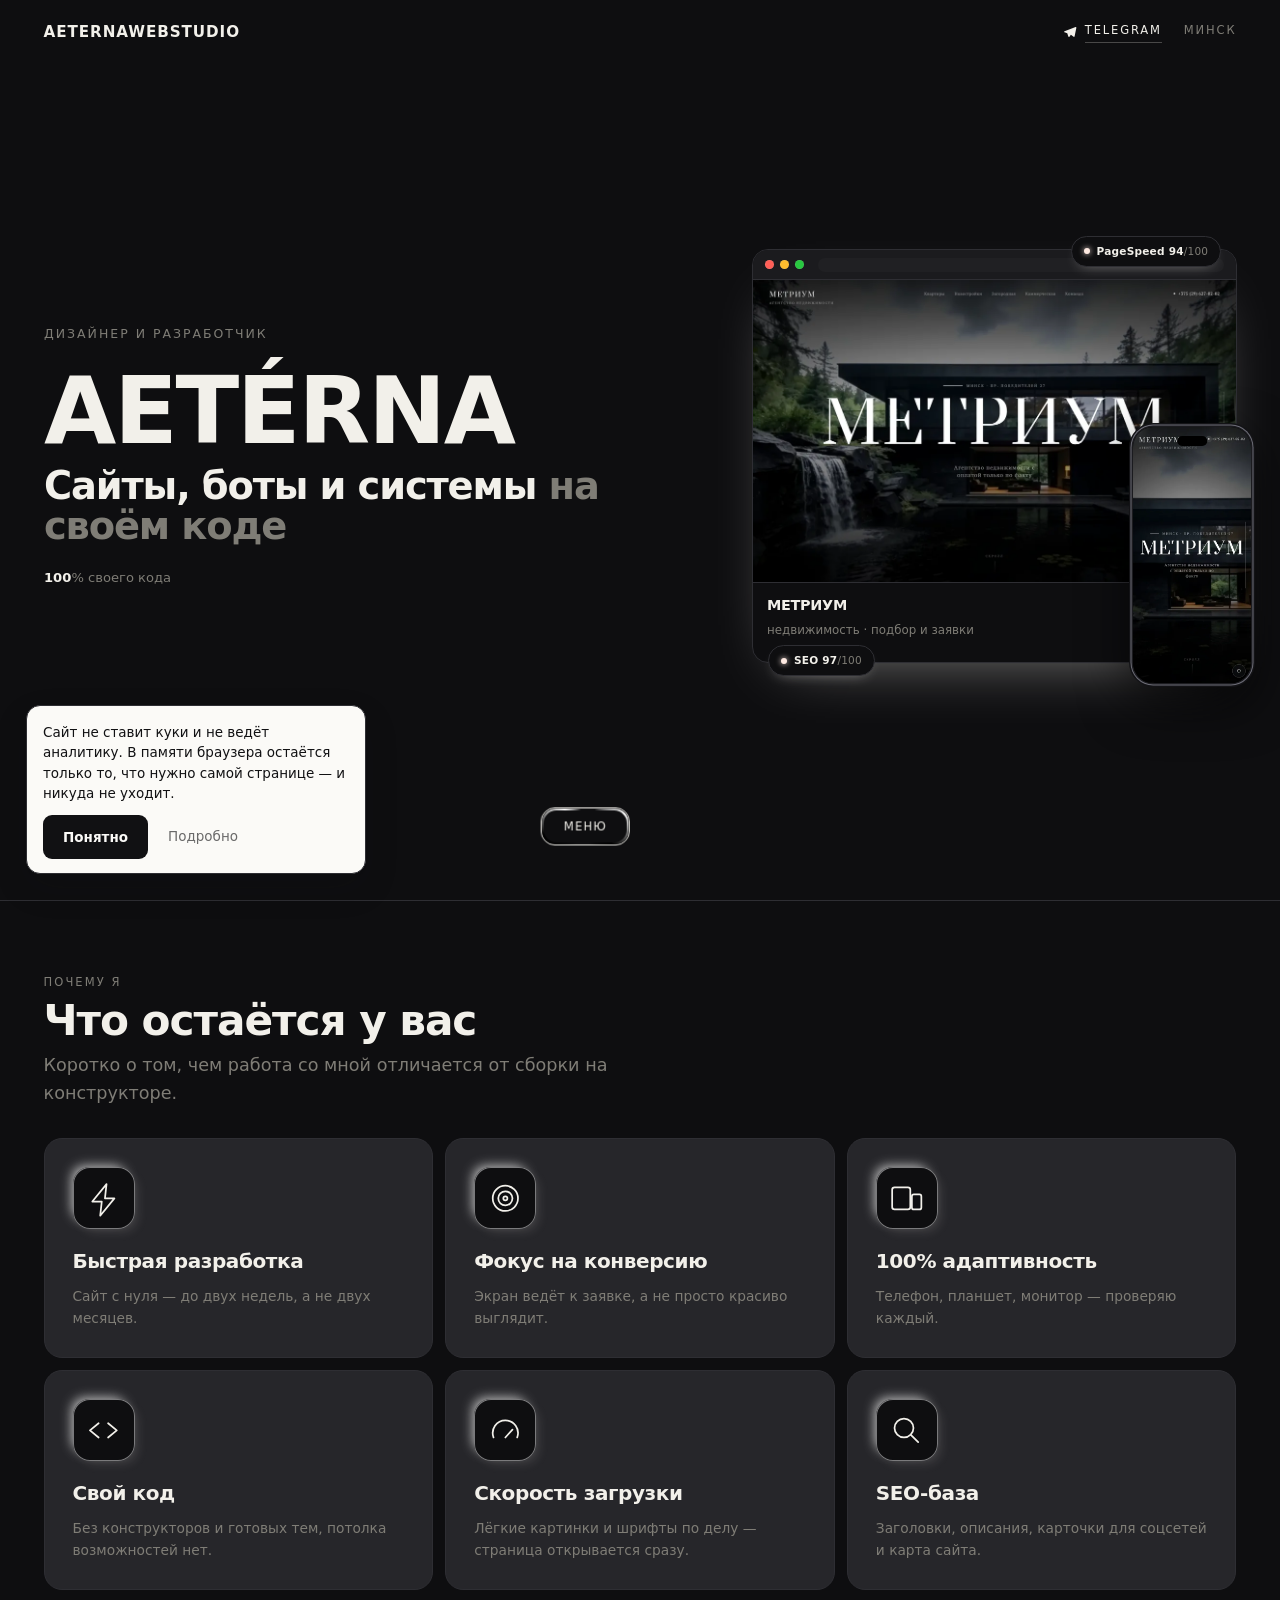
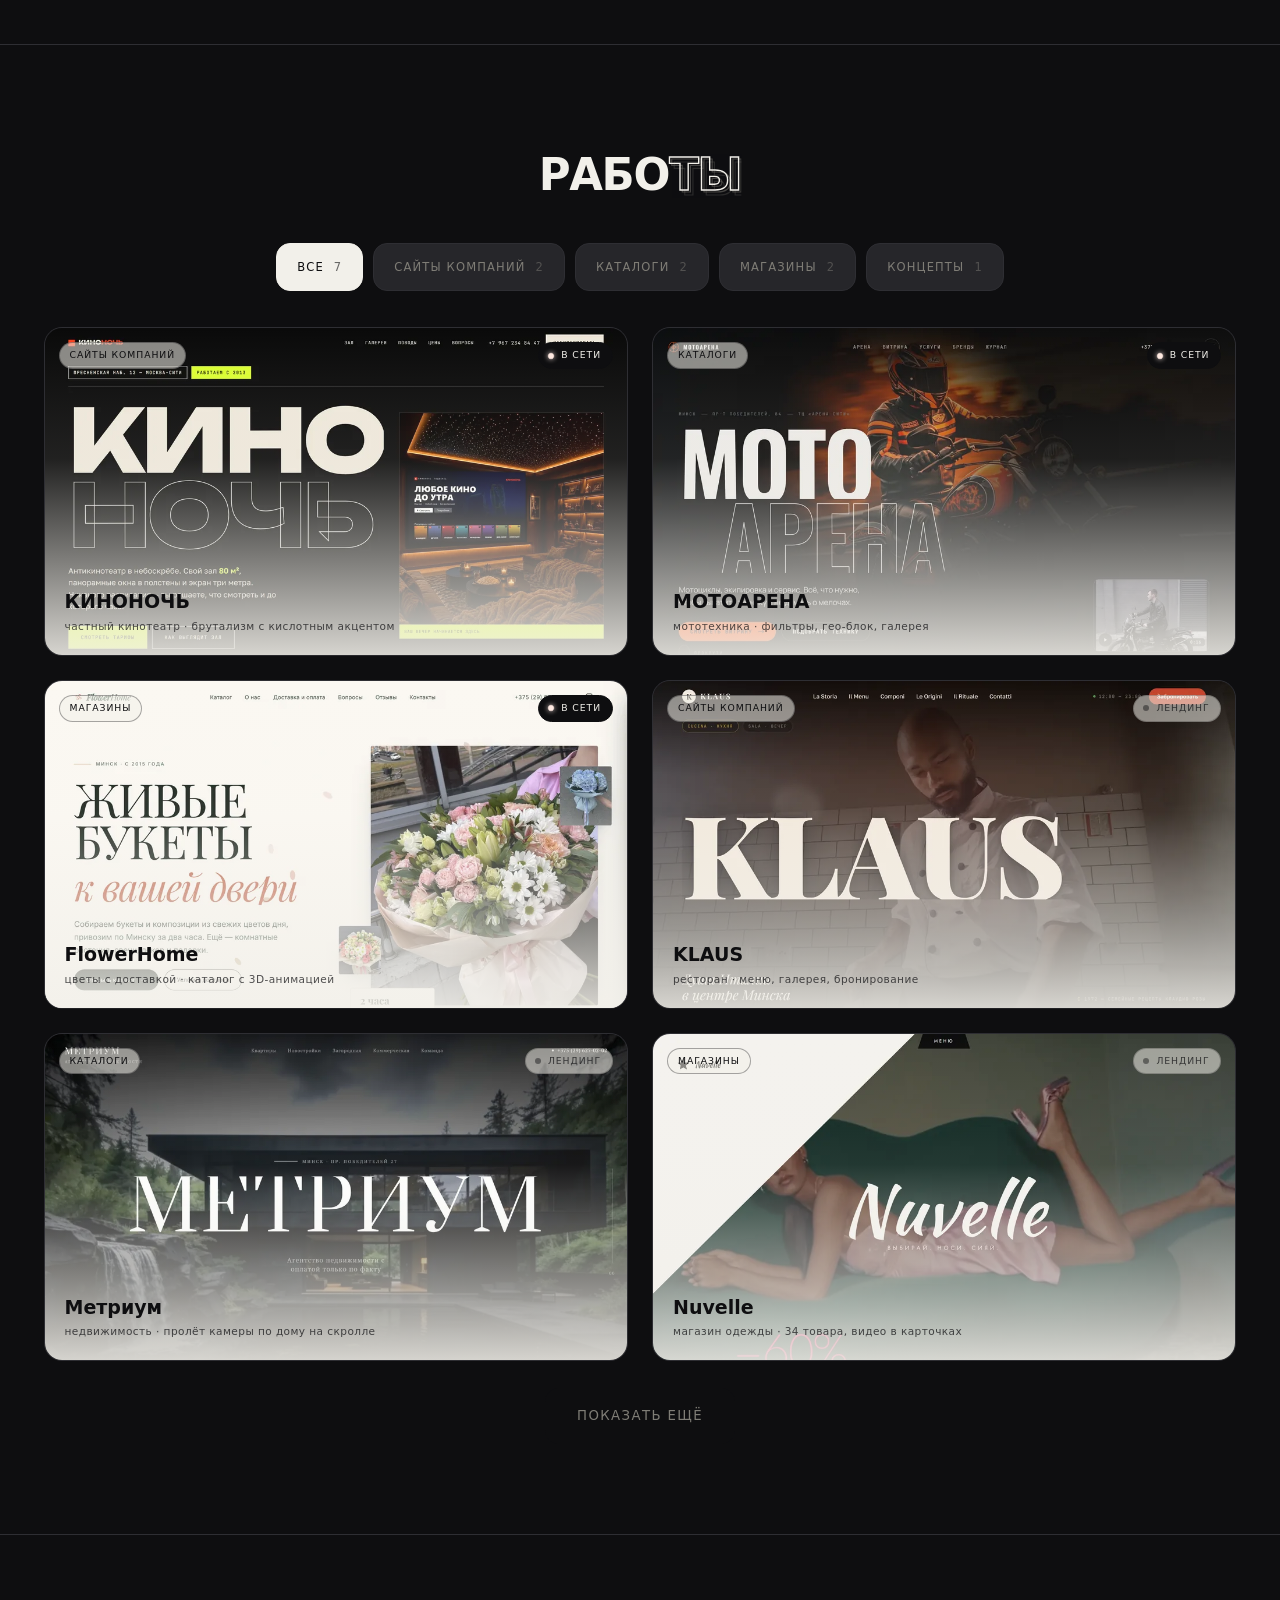
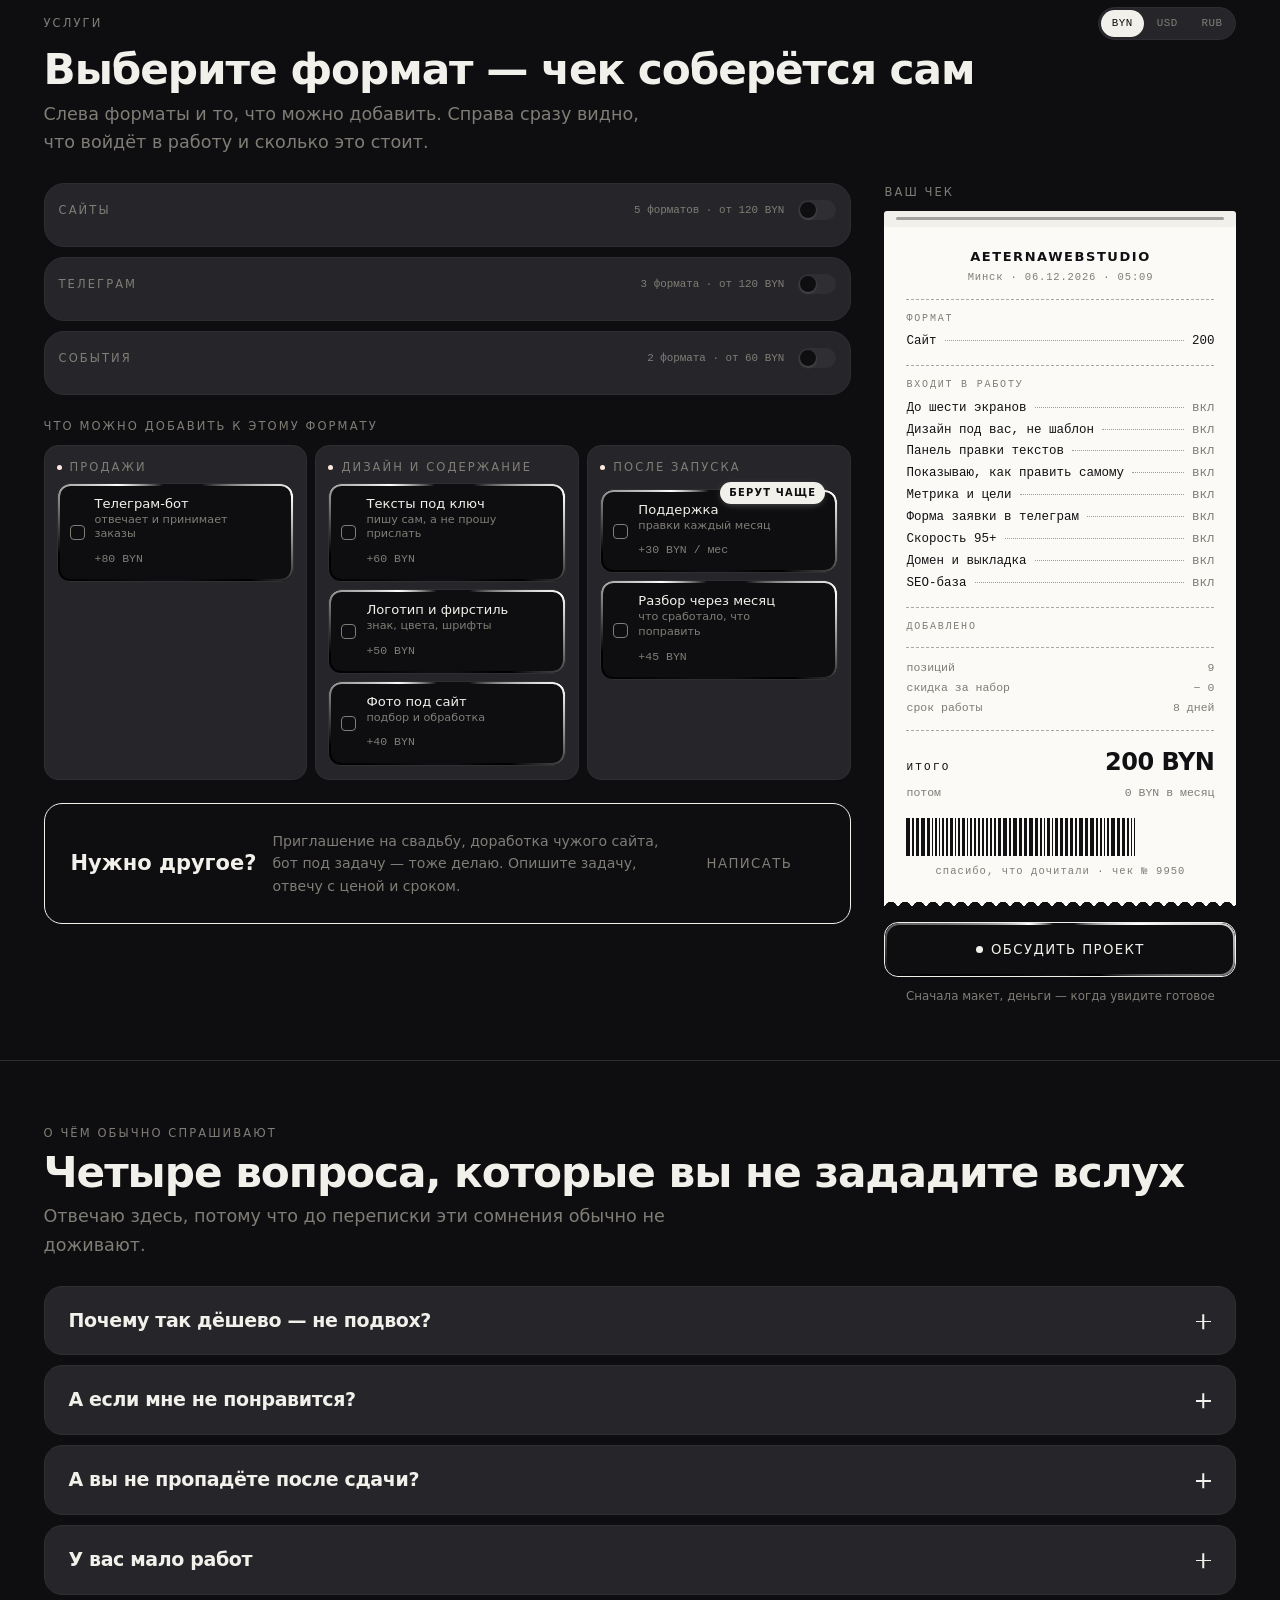
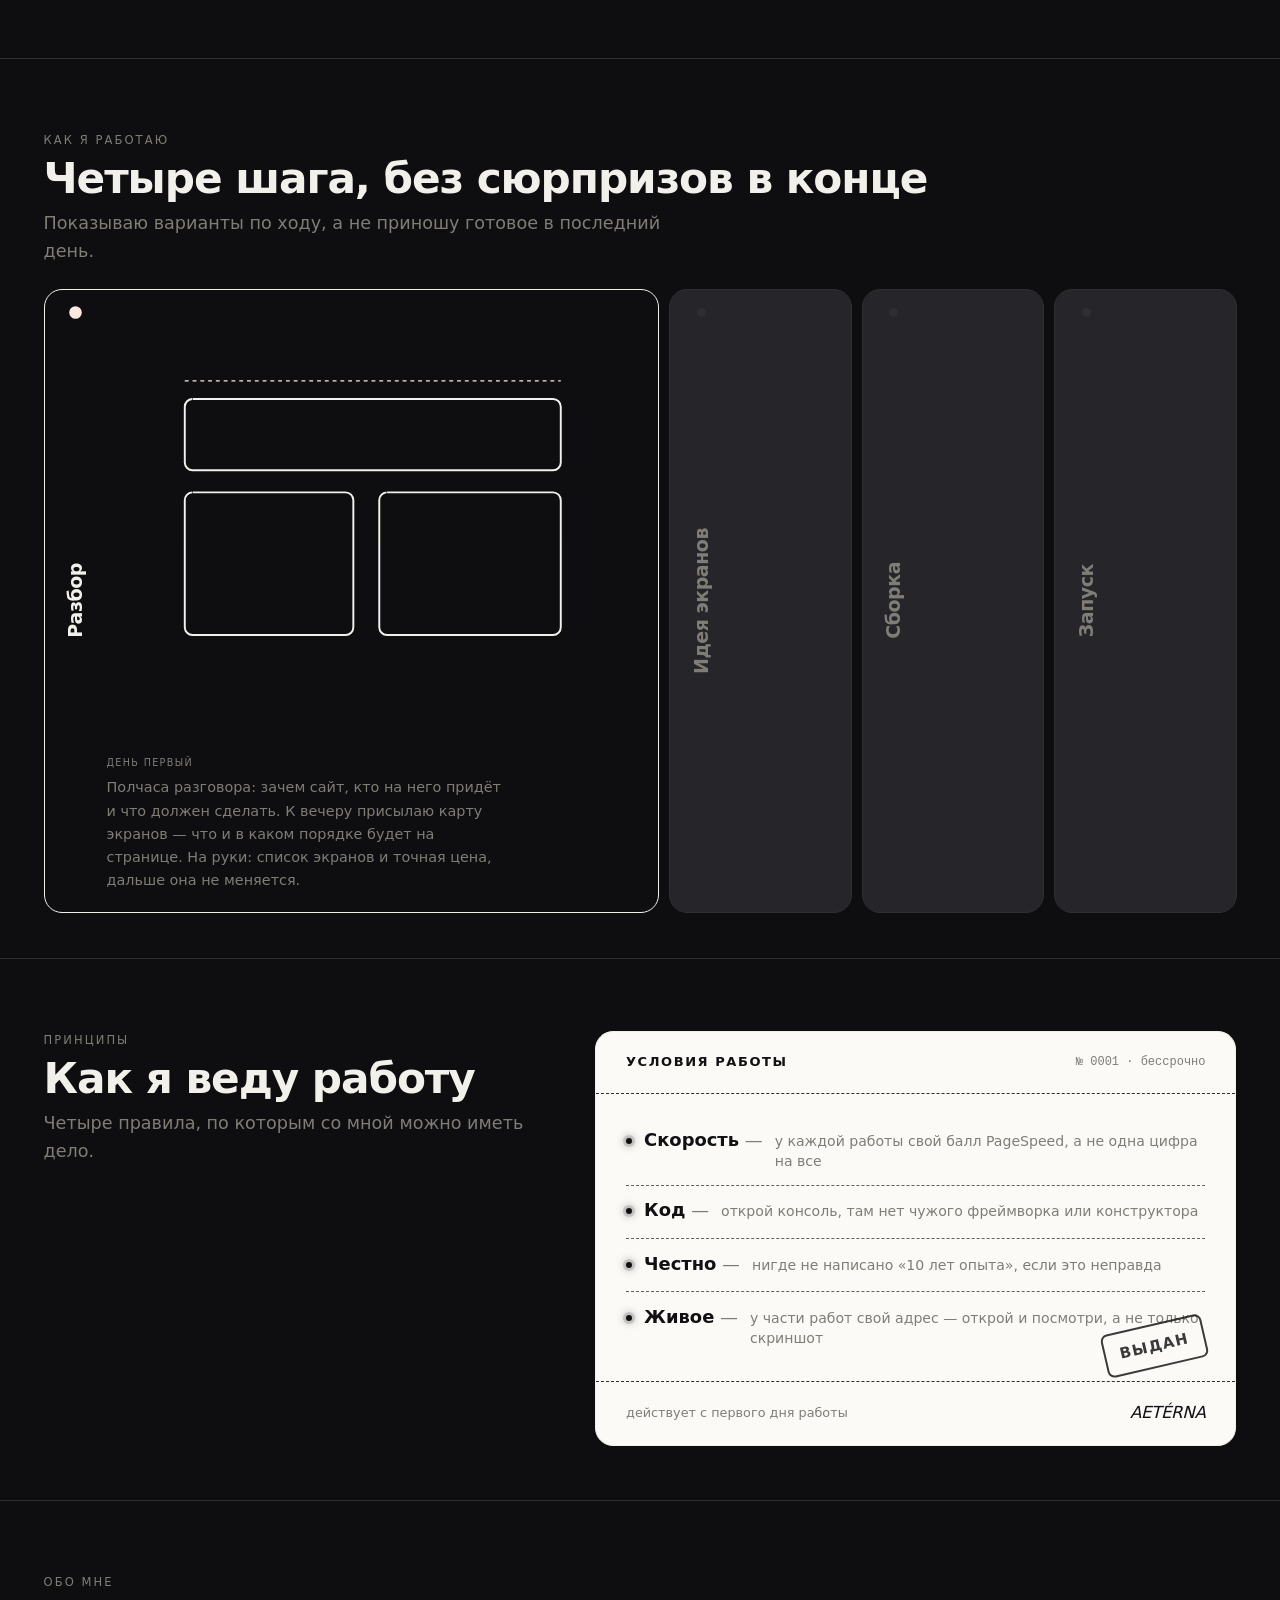
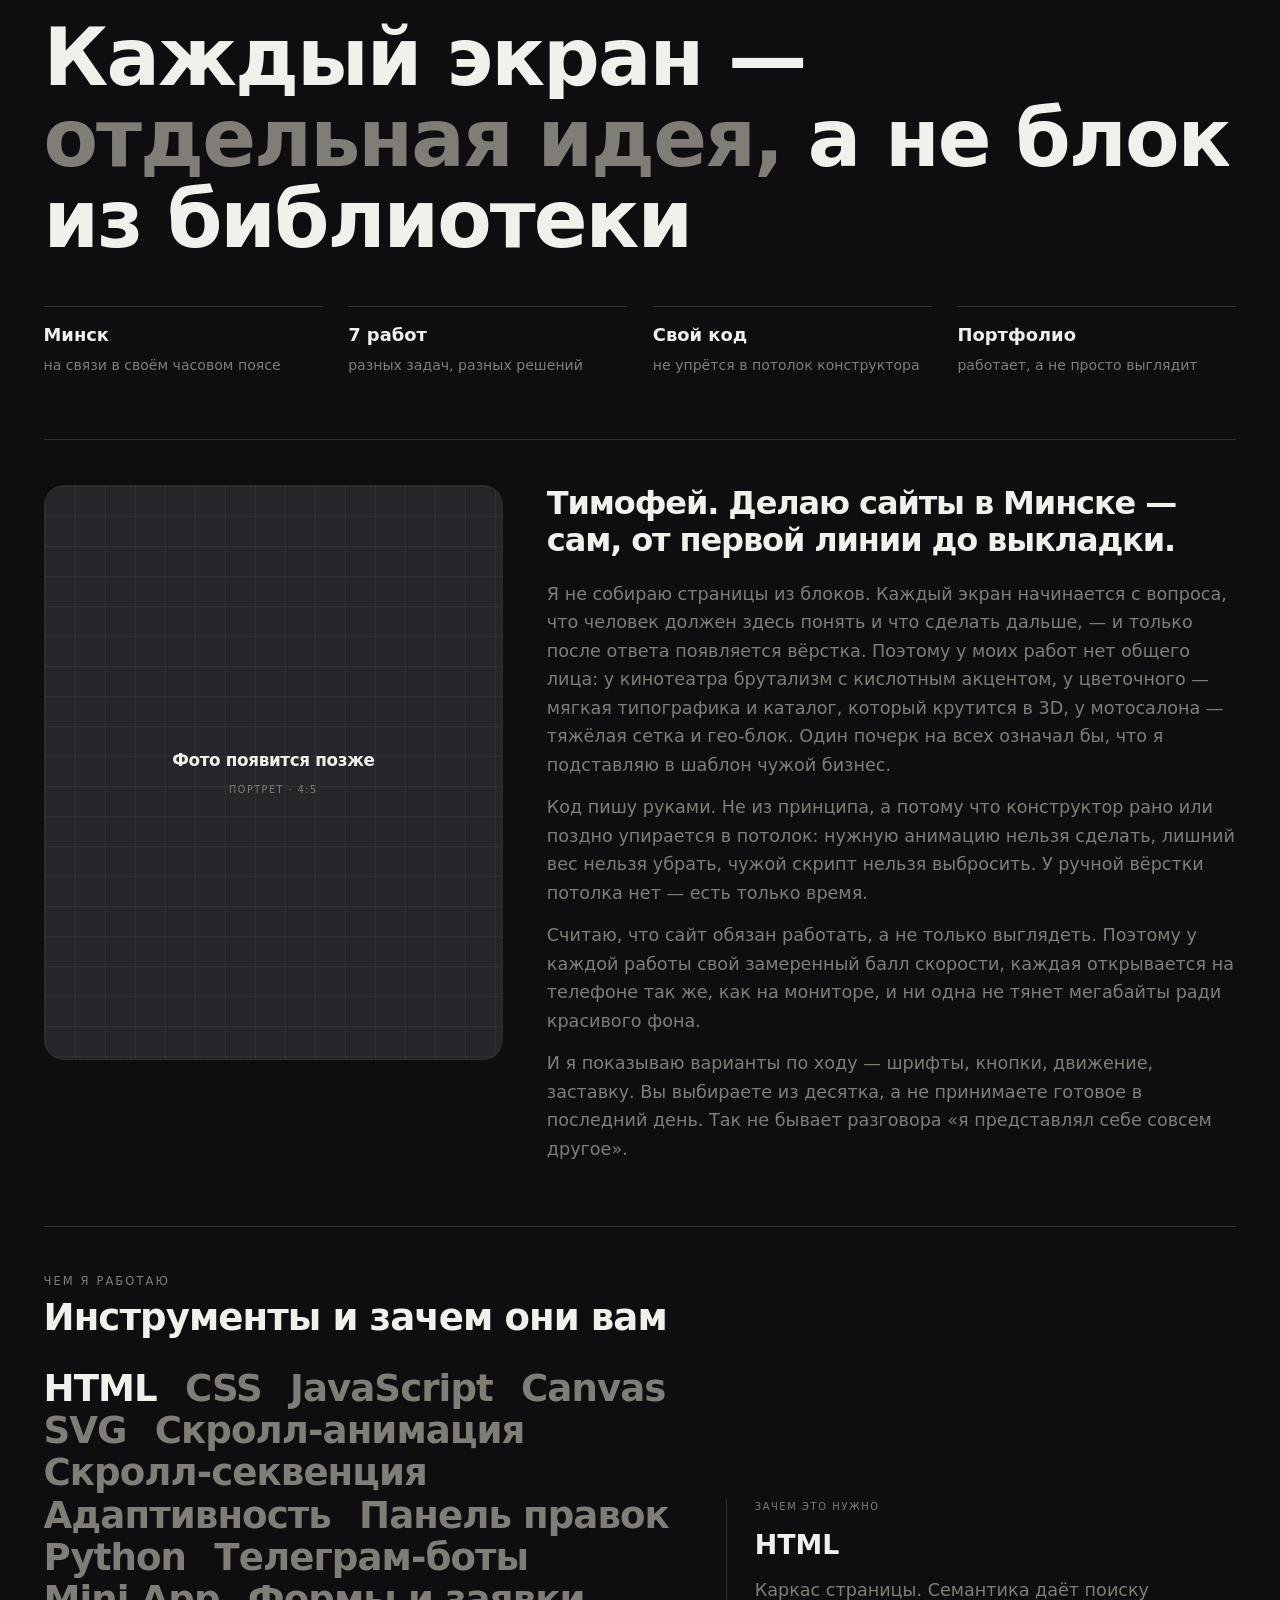
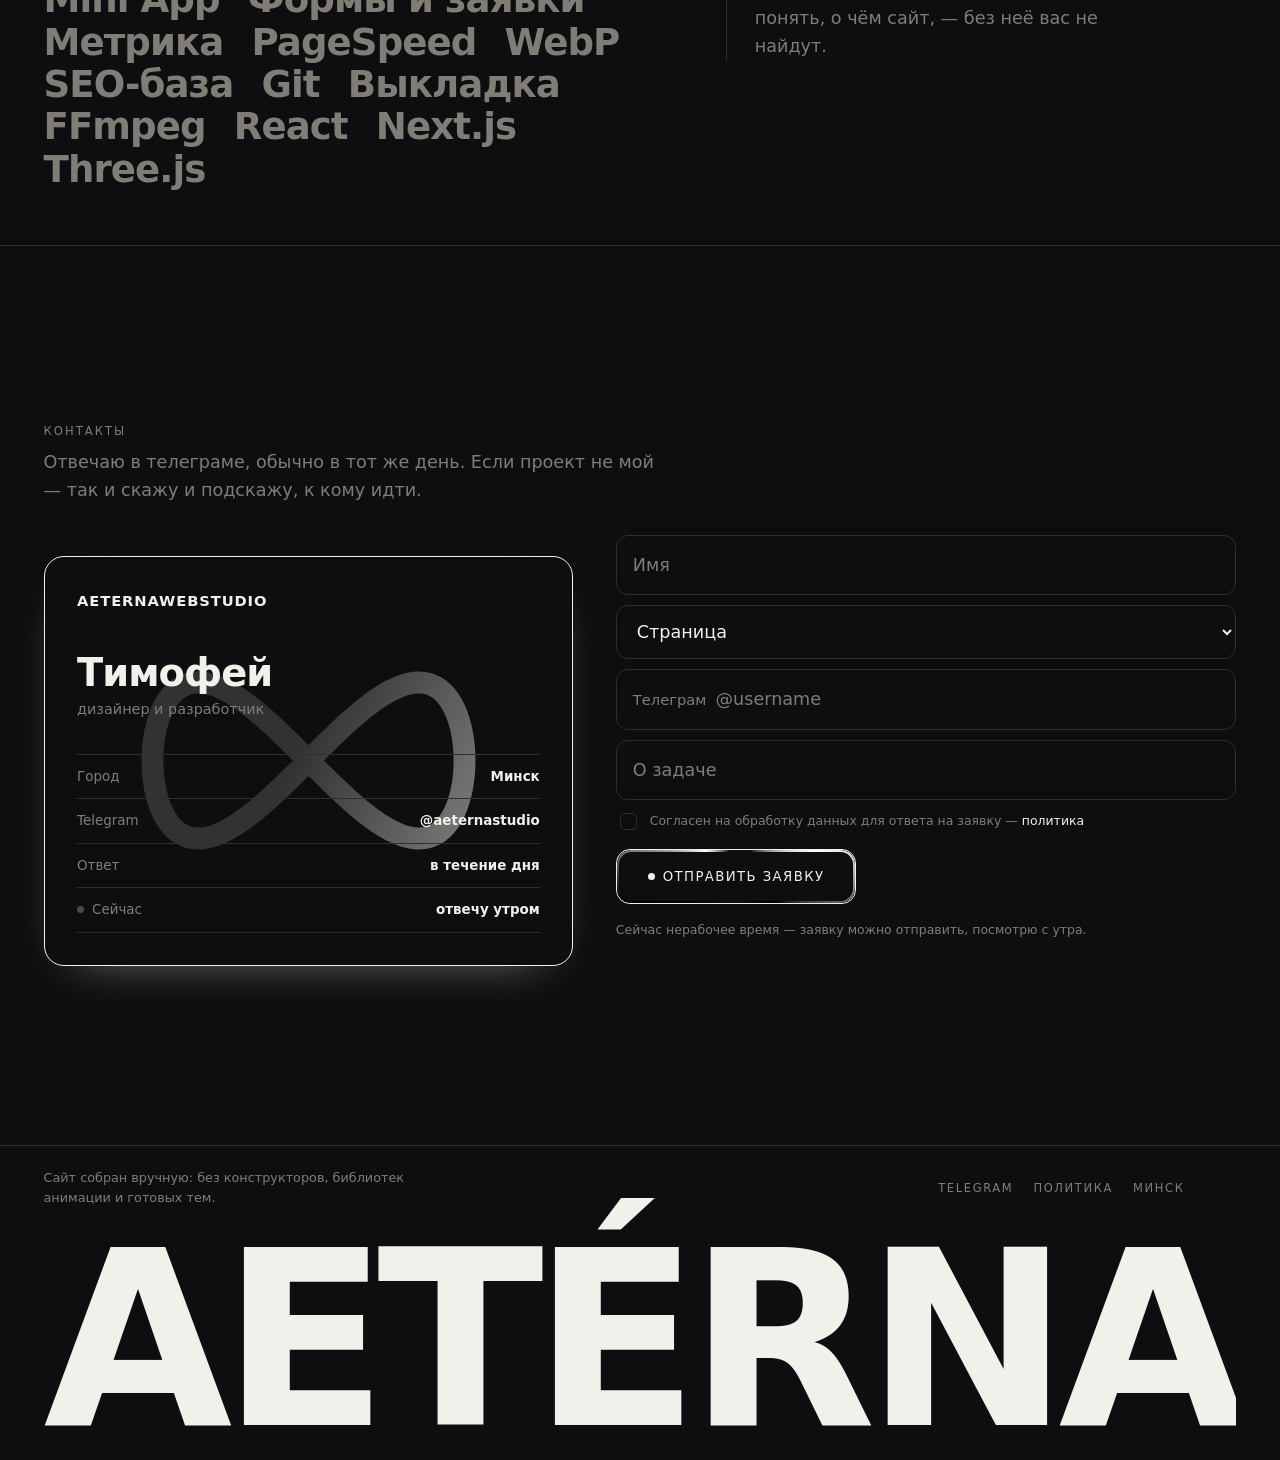
==== commit d9313778: "Свои формулировки вместо совпадающих с Uniqore У них в прайсе слово в слово «Многостраничный» и «Авт" ====
--- a/index.html
+++ b/index.html
@@ -519,7 +519,7 @@
   </div>
 </aside>
 
-<script src="script.js?v=185" defer></script>
+<script src="script.js?v=186" defer></script>
 <script src="dust.js?v=99" defer></script>
 
 <!-- Твикер посетителю не нужен, а весил он 33 КБ и был самым долгим
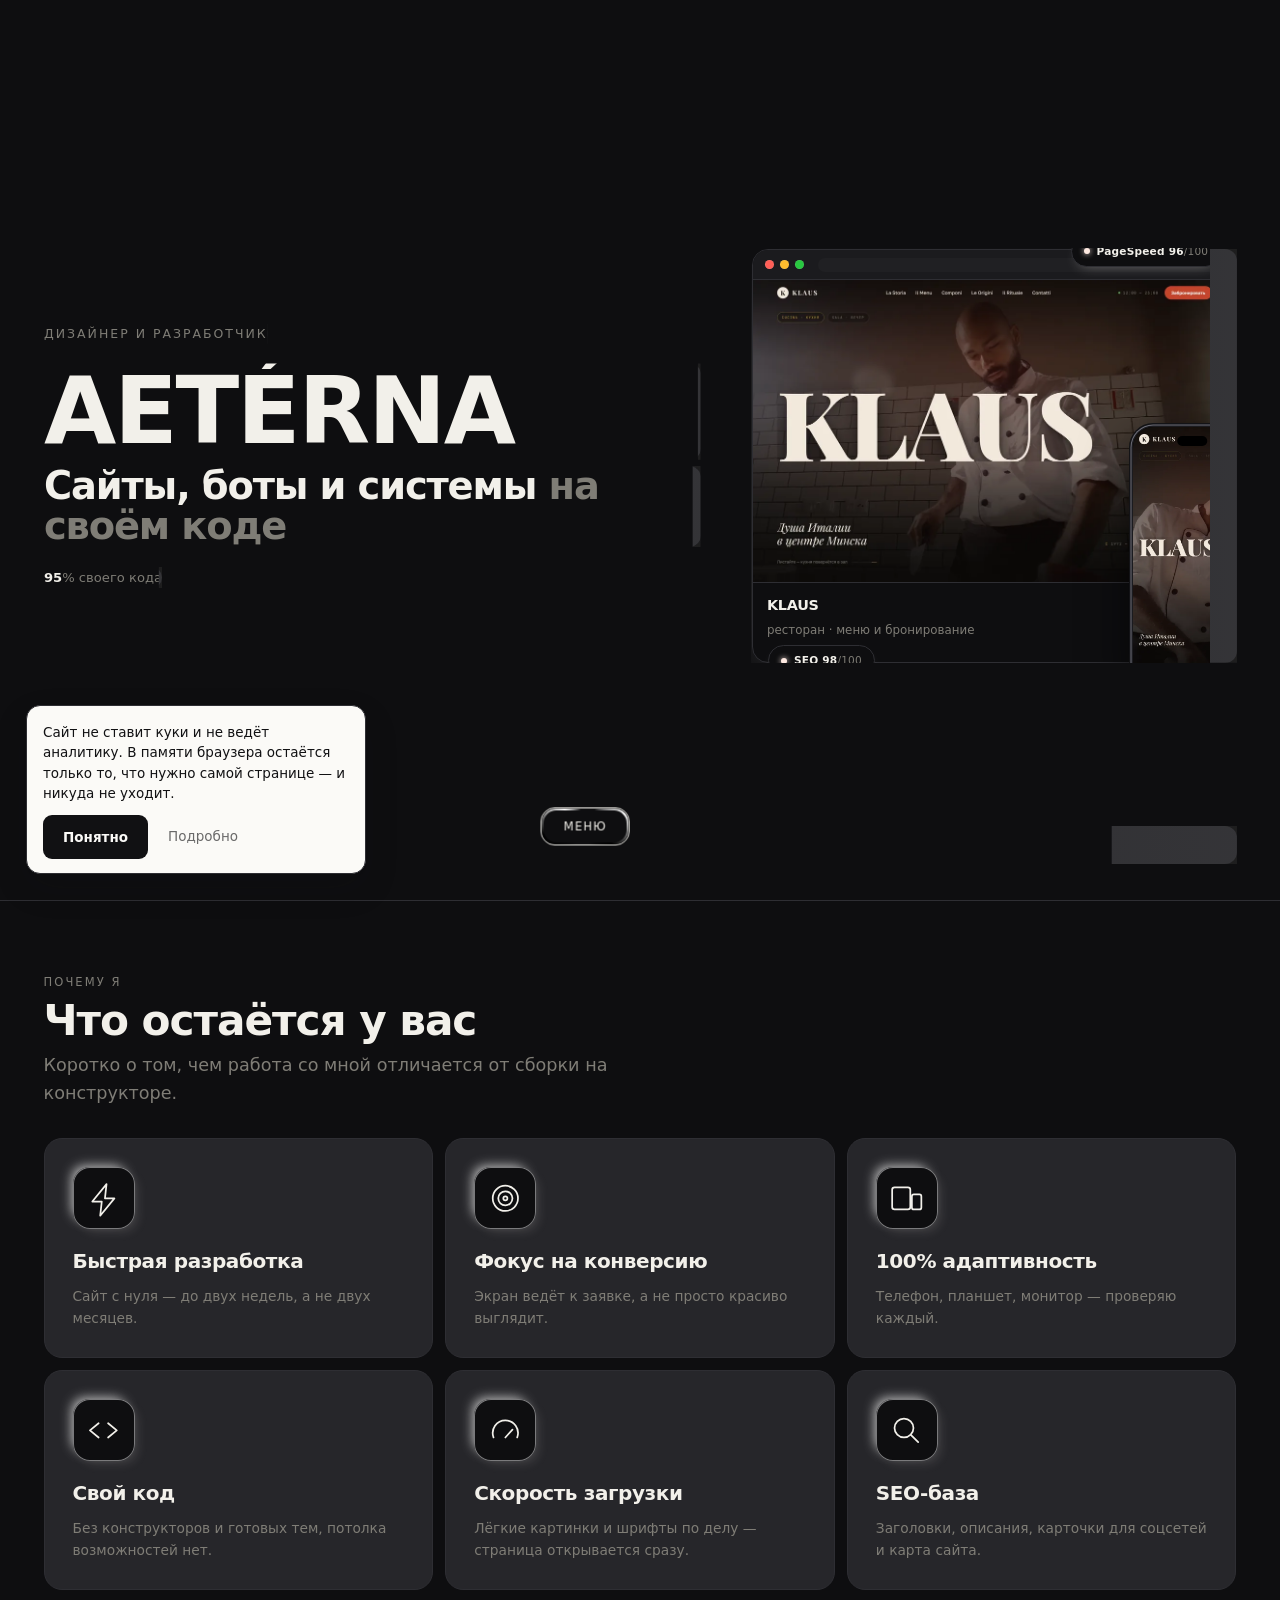
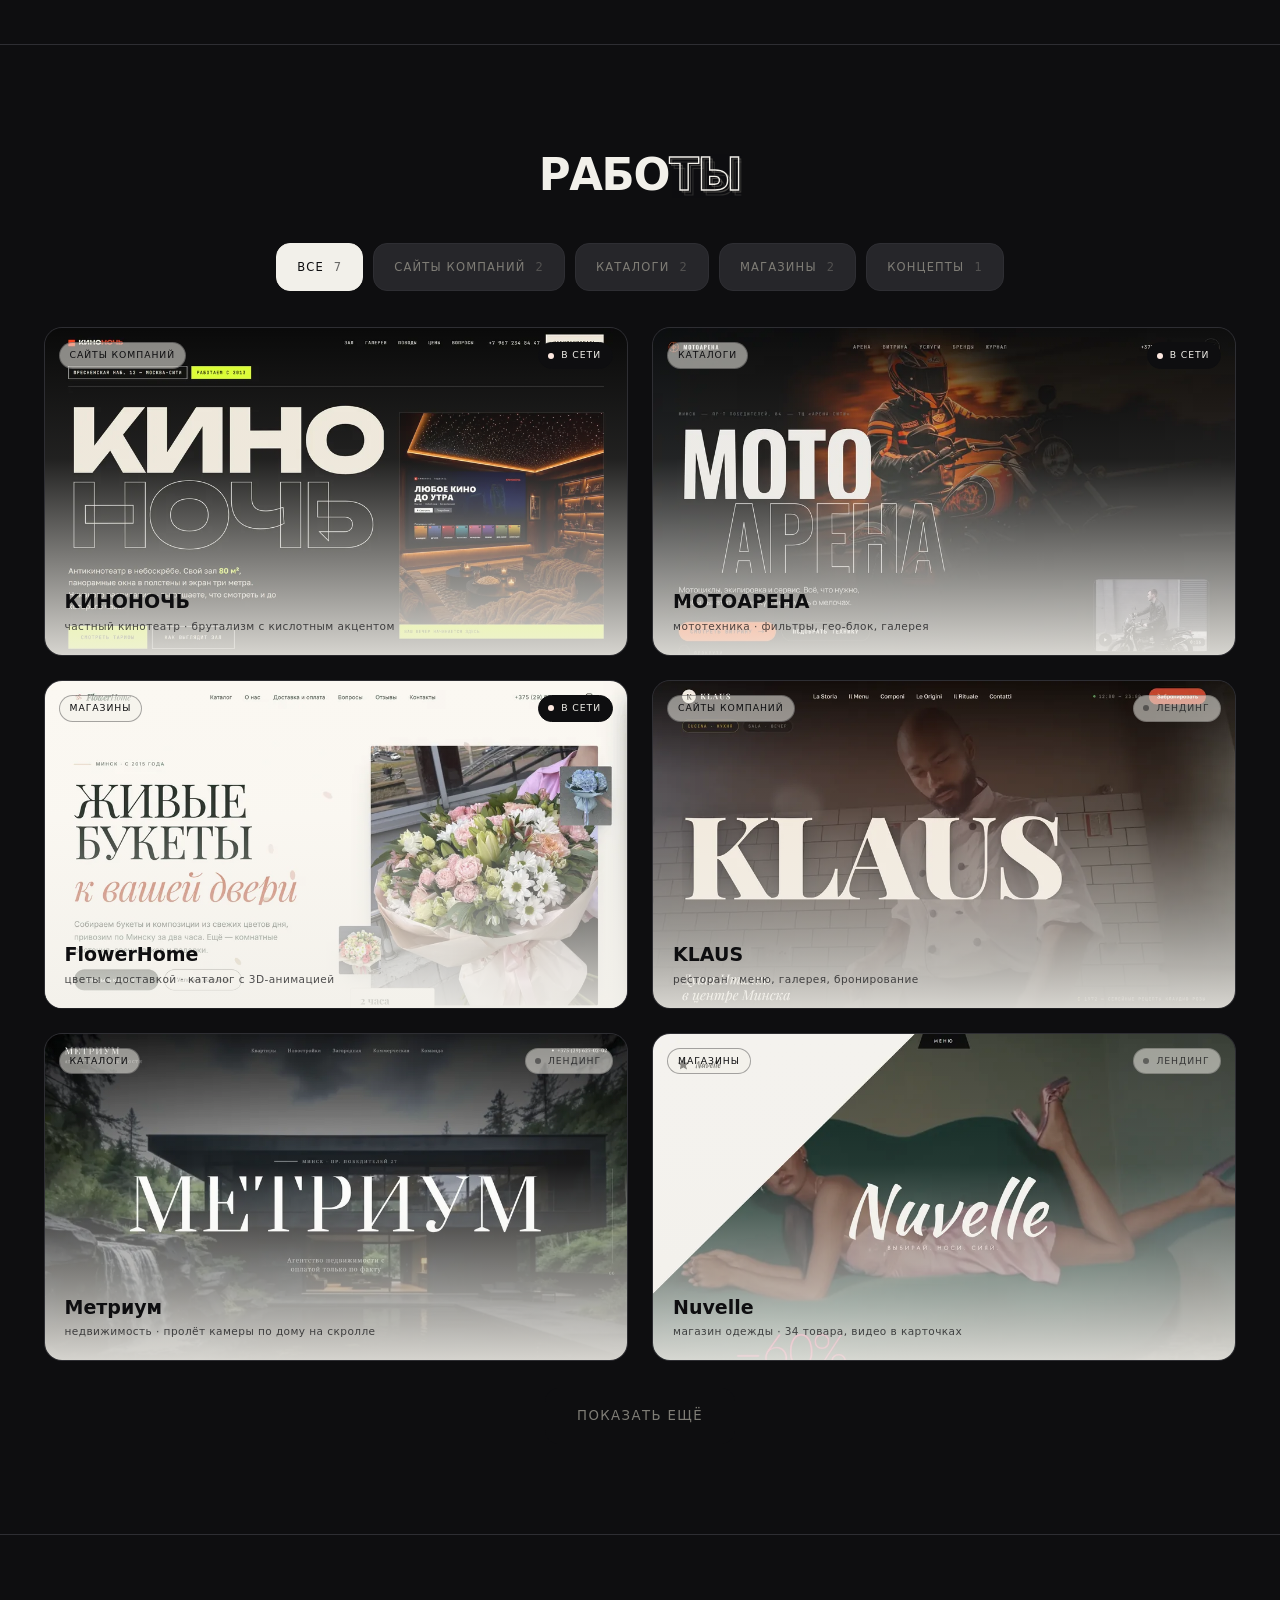
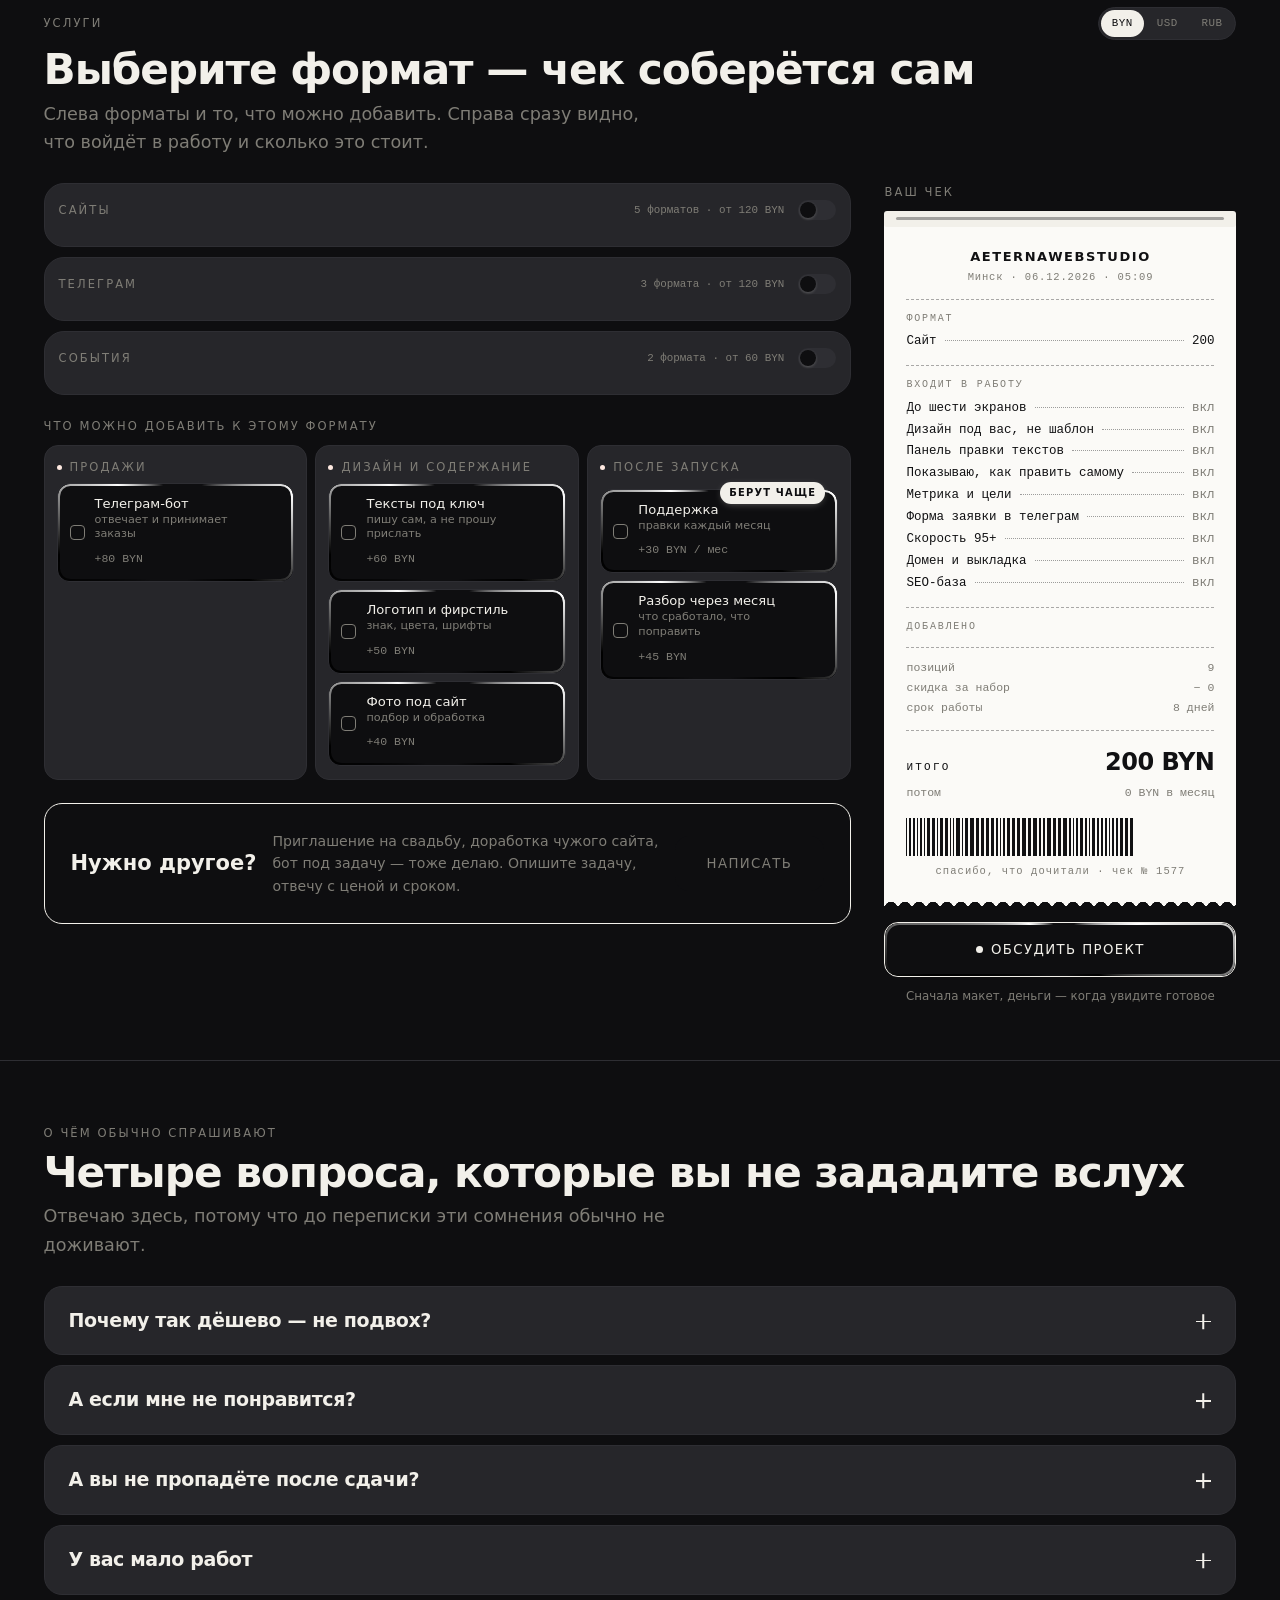
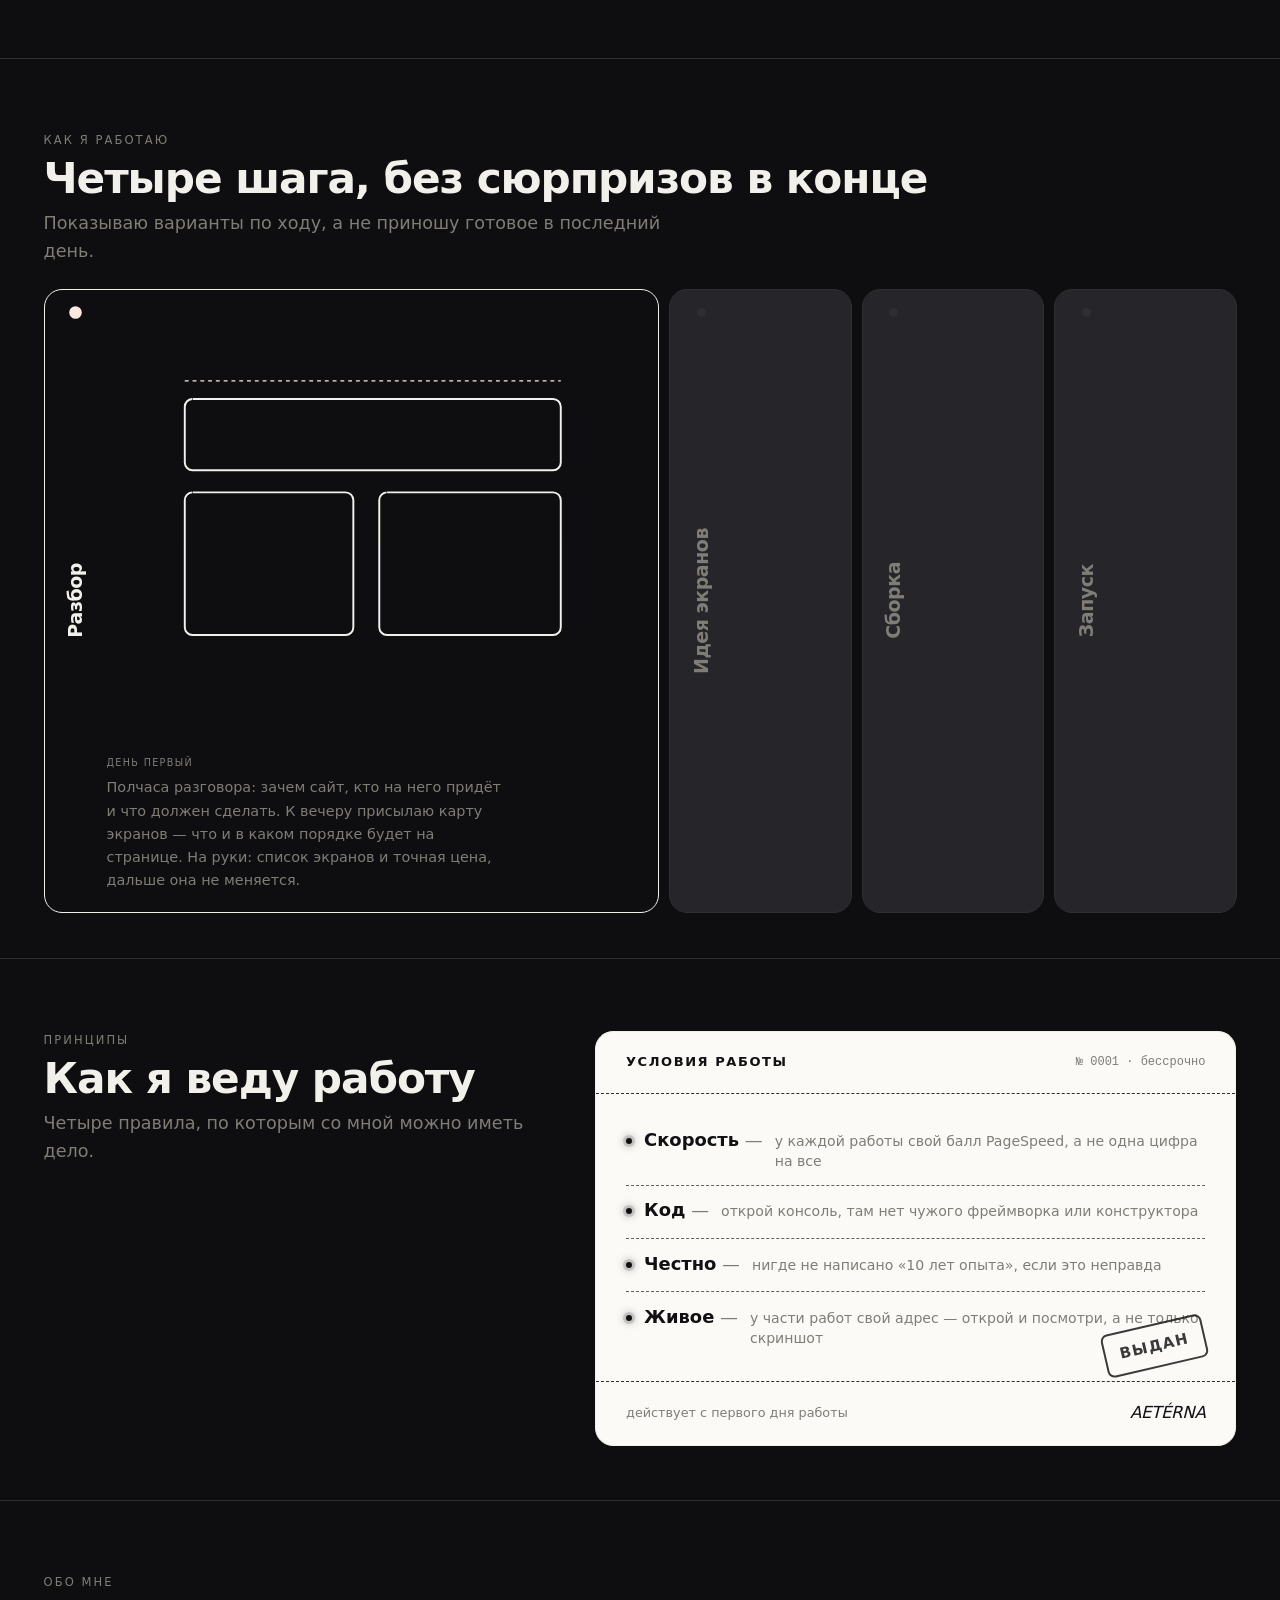
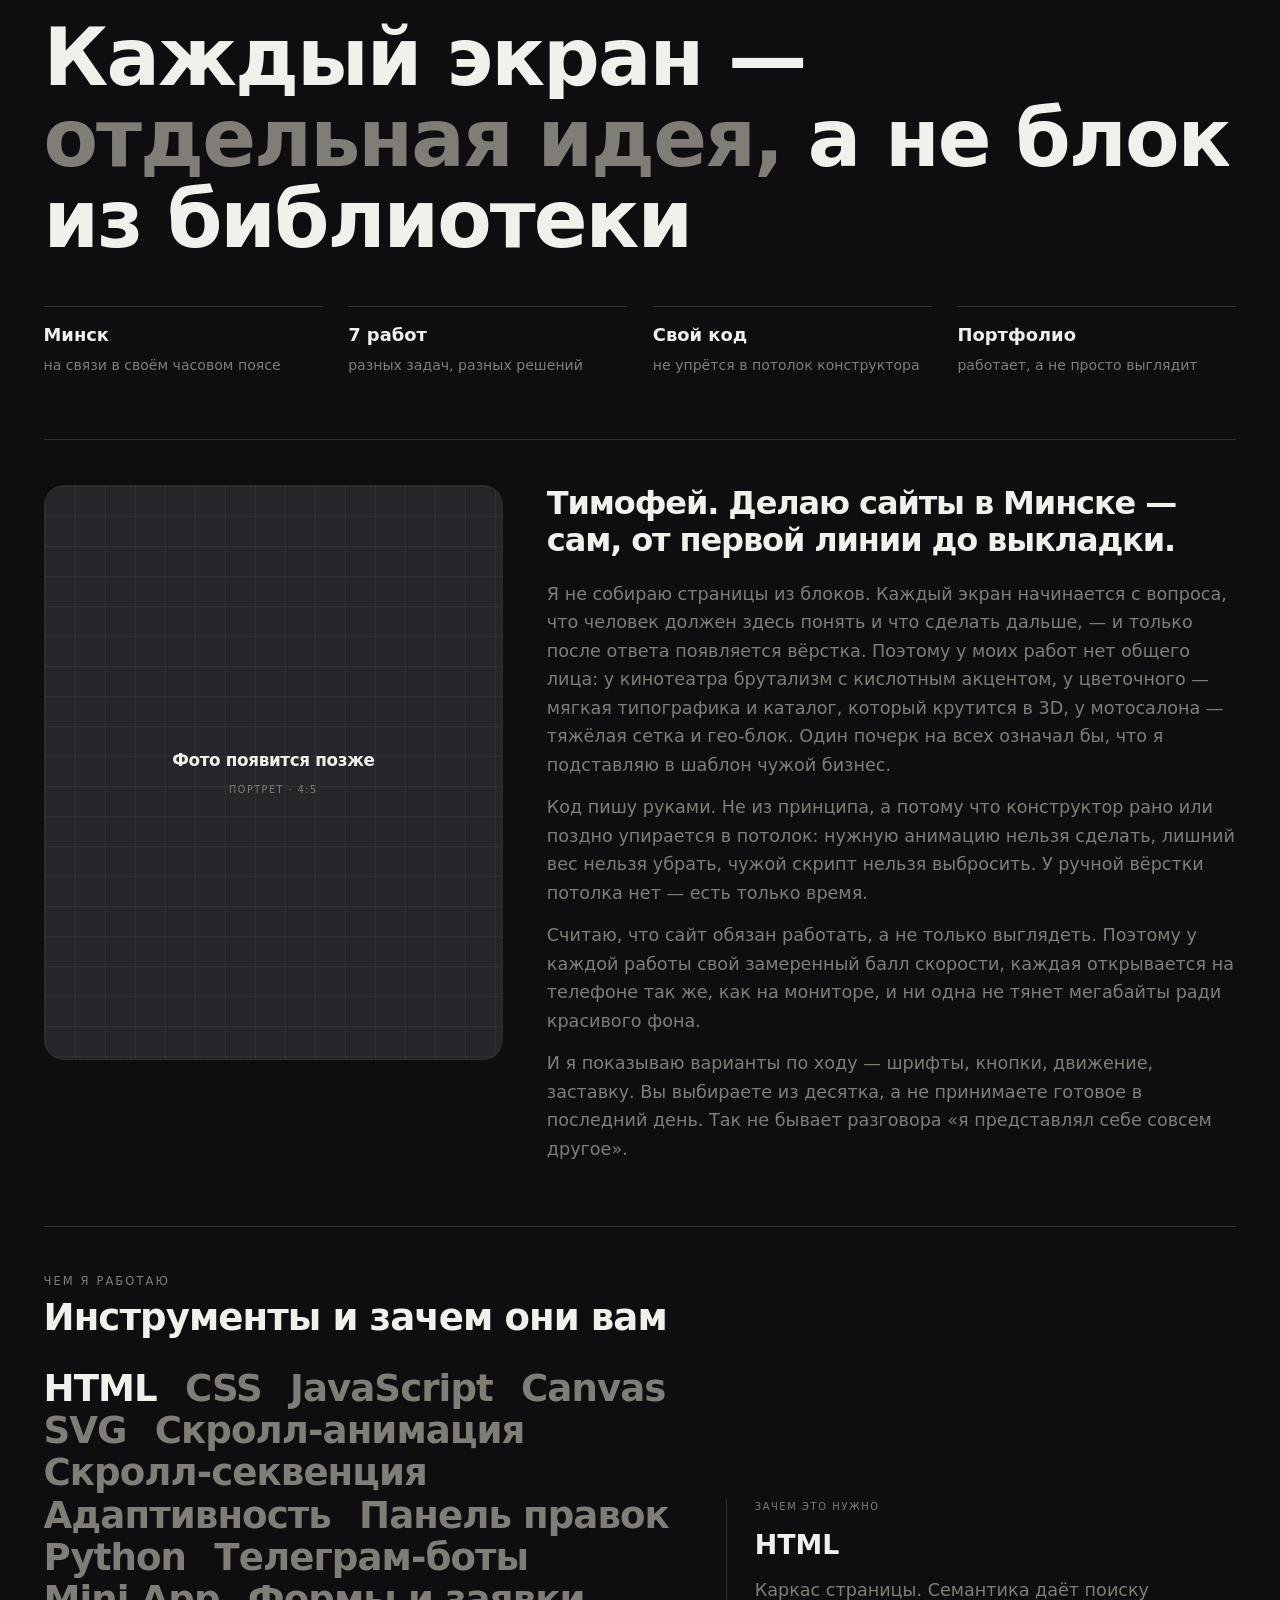
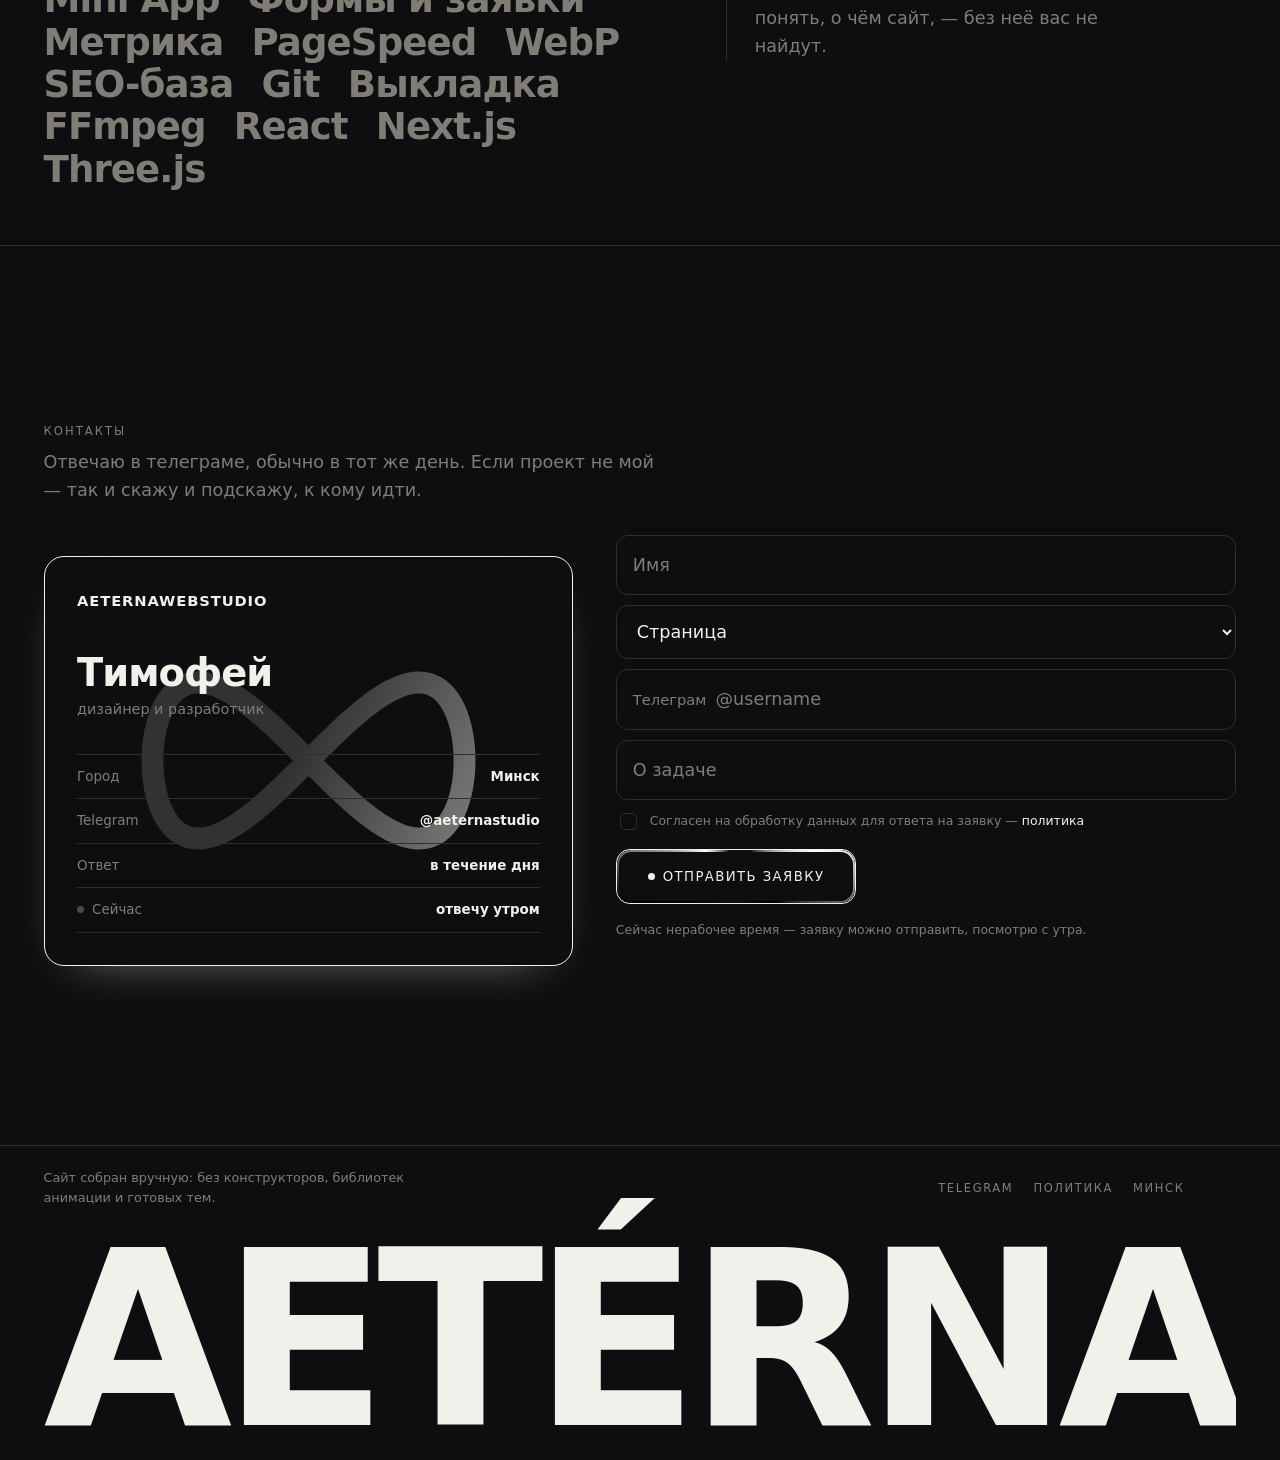
==== commit f5ece4e2: "Убран лаг при входе, шрифты не держат отрисовку, панель настройки снята с публикации Профиль показал" ====
--- a/index.html
+++ b/index.html
@@ -42,8 +42,20 @@
      стоял Onest, а по умолчанию включён Golos Text — из-за этого шрифты
      качались дважды: сначала ненужный набор, потом нужный поверх него.
      Начертания урезаны до тех, что правда встречаются на странице. -->
-<link id="fontLink" rel="stylesheet"
+<!-- Таблица шрифтов держала отрисовку 586мс: браузер не рисует ничего,
+     пока не получит её с чужого сервера. media="print" снимает с неё эту
+     власть, onload возвращает обратно — правила применяются, но уже не
+     ценой пустого экрана. Мигания это не добавляет: в адресе стоит
+     display=swap, то есть подмена шрифта происходила и раньше. -->
+<link id="fontLink" rel="stylesheet" media="print" onload="this.media='all'"
       href="https://fonts.googleapis.com/css2?family=Unbounded:wght@400;600;800&family=Golos+Text:wght@400;500;600&display=swap">
+<noscript><link rel="stylesheet"
+      href="https://fonts.googleapis.com/css2?family=Unbounded:wght@400;600;800&family=Golos+Text:wght@400;500;600&display=swap"></noscript>
+
+<!-- Главный кадр витрины — то, по чему браузер считает момент «страница
+     показалась». Без подсказки он находит его последним, уже разобрав
+     весь скрипт. -->
+<link rel="preload" as="image" href="assets/works/klaus.webp" fetchpriority="high">
 <link rel="stylesheet" href="styles.css?v=177">
 </head>
 <!-- Класс обязан совпадать с DEFAULTS.macFrame в script.js — те же грабли,
@@ -519,37 +531,12 @@
   </div>
 </aside>
 
-<script src="script.js?v=186" defer></script>
+<script src="script.js?v=187" defer></script>
 <script src="dust.js?v=99" defer></script>
 
-<!-- Твикер посетителю не нужен, а весил он 33 КБ и был самым долгим
-     ресурсом на странице. Теперь подгружается по требованию: клавишей
-     «~»/«Ё» или адресом с ?tweak=1 — панель и шестерёнку он рисует сам. -->
-<script>
-(() => {
-  let asked = false;
-  function loadTweak(){
-    if (asked) return;
-    asked = true;
-    /* флаг ставим до загрузки: твикер прочтёт его на старте и откроется
-       сразу, иначе первое нажатие только скачало бы файл */
-    window.PF_TWEAK_OPEN = true;
-    const css = document.createElement('link');
-    css.rel = 'stylesheet'; css.href = 'tweak.css?v=100';
-    document.head.appendChild(css);
-    const js = document.createElement('script');
-    js.src = 'tweak.js?v=154';
-    document.body.appendChild(js);
-  }
-  addEventListener('keydown', e => {
-    if (e.target.matches('input, select, textarea')) return;
-    if (e.key === '`' || e.key === '~' || e.key === 'ё' || e.key === 'Ё'){
-      e.preventDefault();
-      loadTweak();
-    }
-  });
-  if (new URLSearchParams(location.search).has('tweak')) loadTweak();
-})();
-</script>
+<!-- Панель настройки убрана из публикации: посетителю она не нужна,
+     а адрес ?tweak=1 открывал её кому угодно. Файлы tweak.js и tweak.css
+     остались в папке, но больше не выкладываются — вернуть можно одной
+     строкой, когда понадобится править вид. -->
 </body>
 </html>
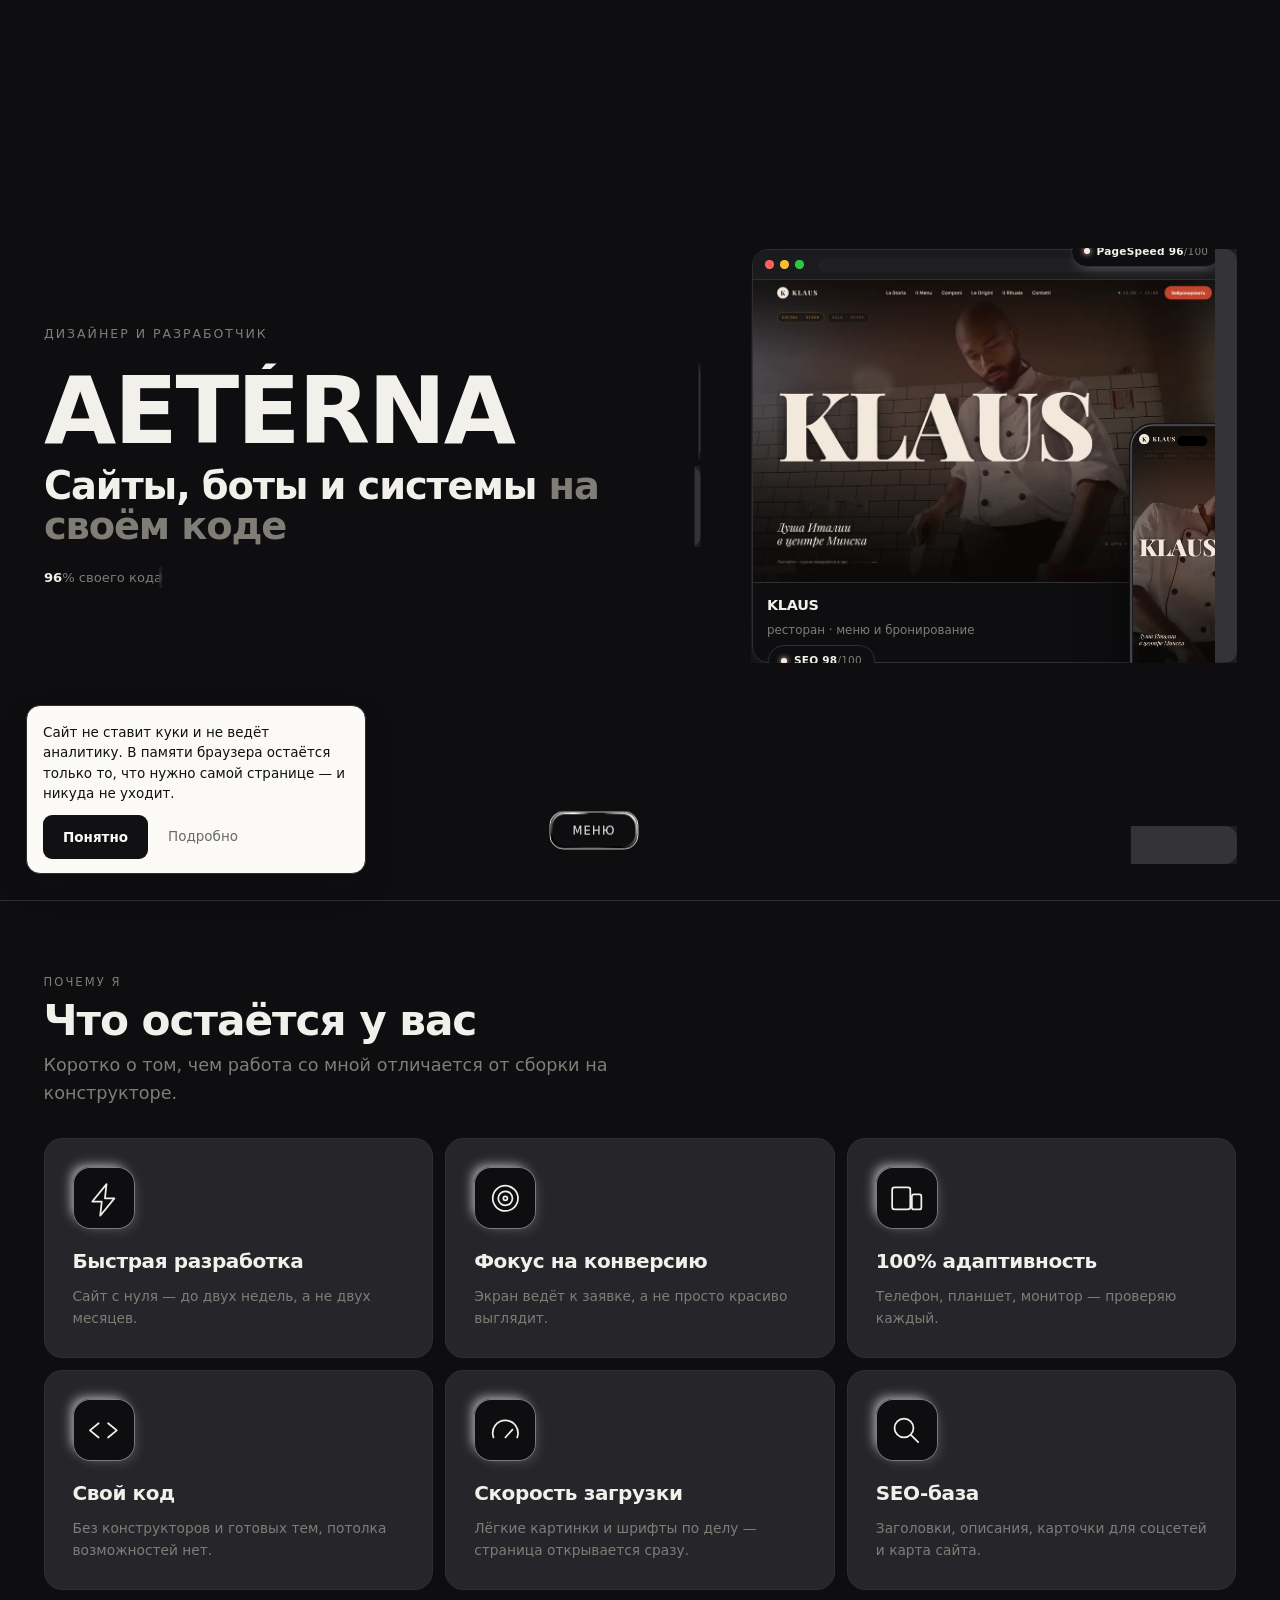
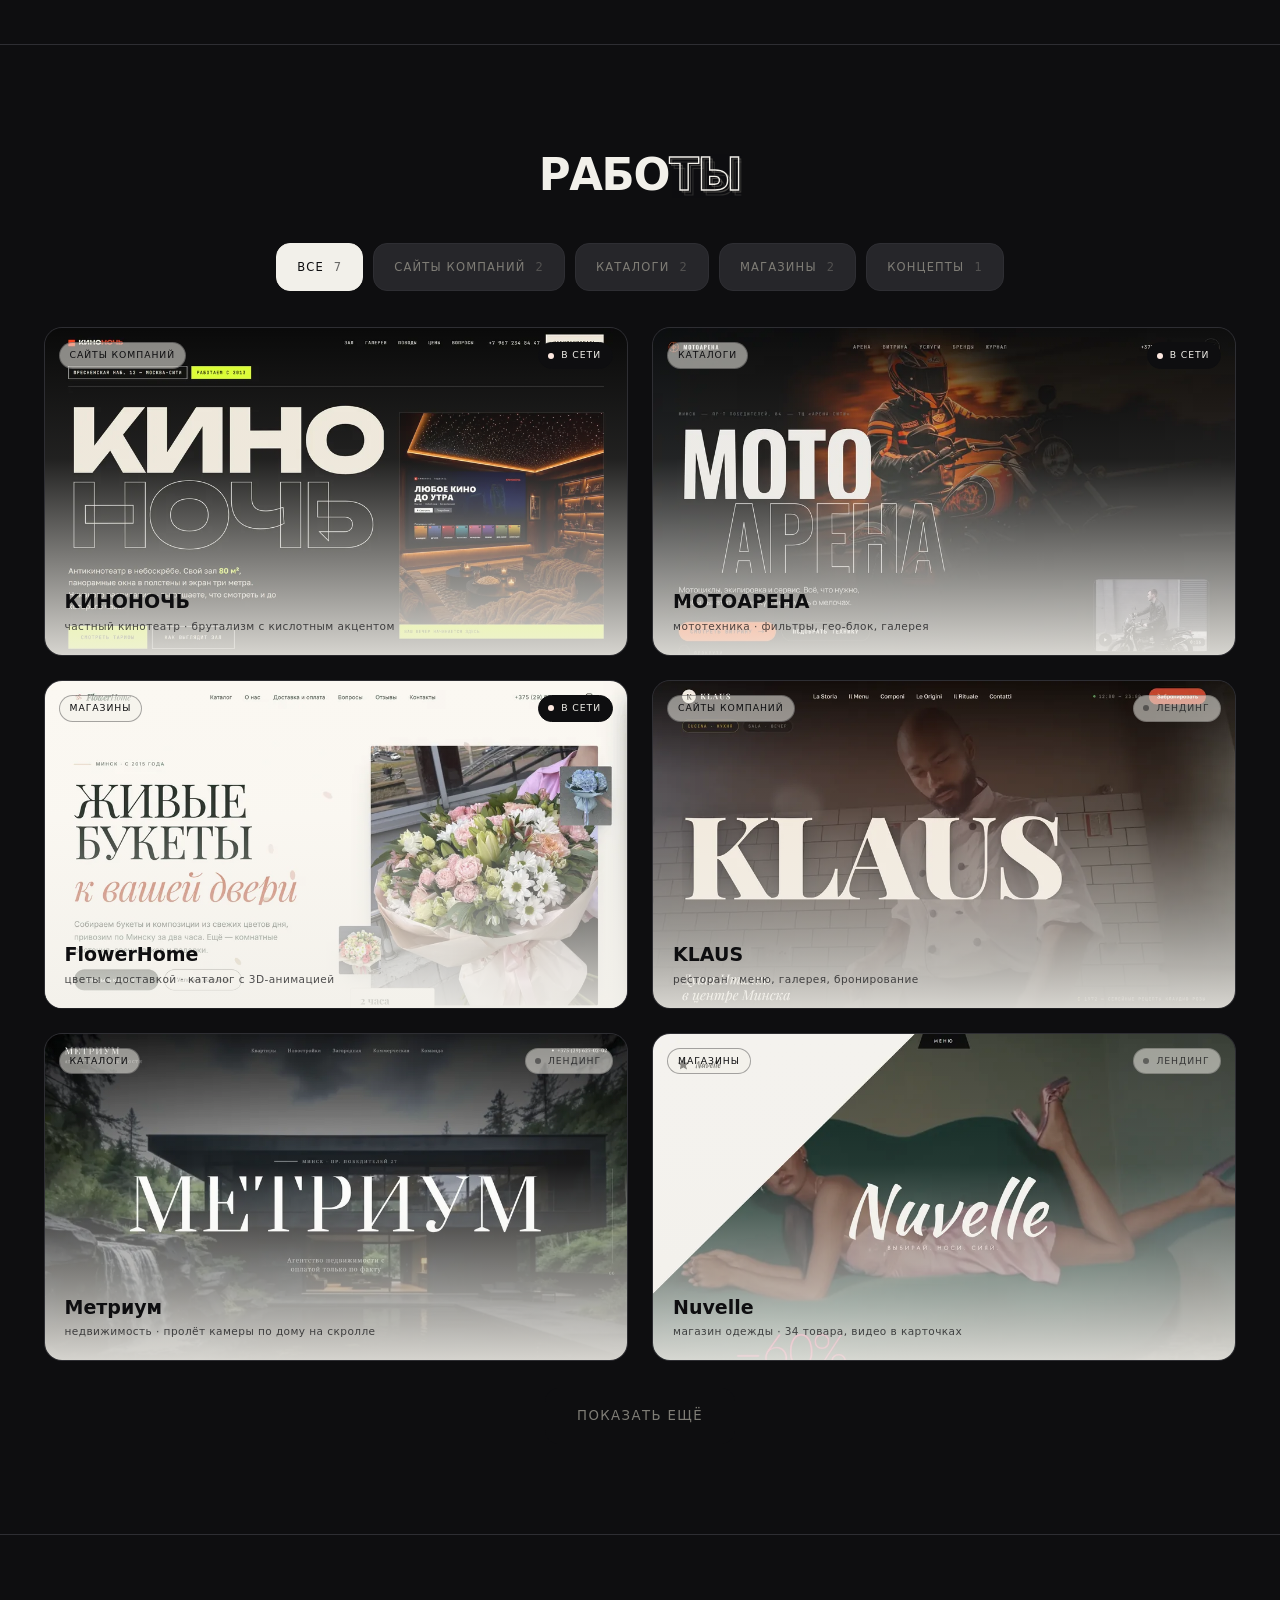
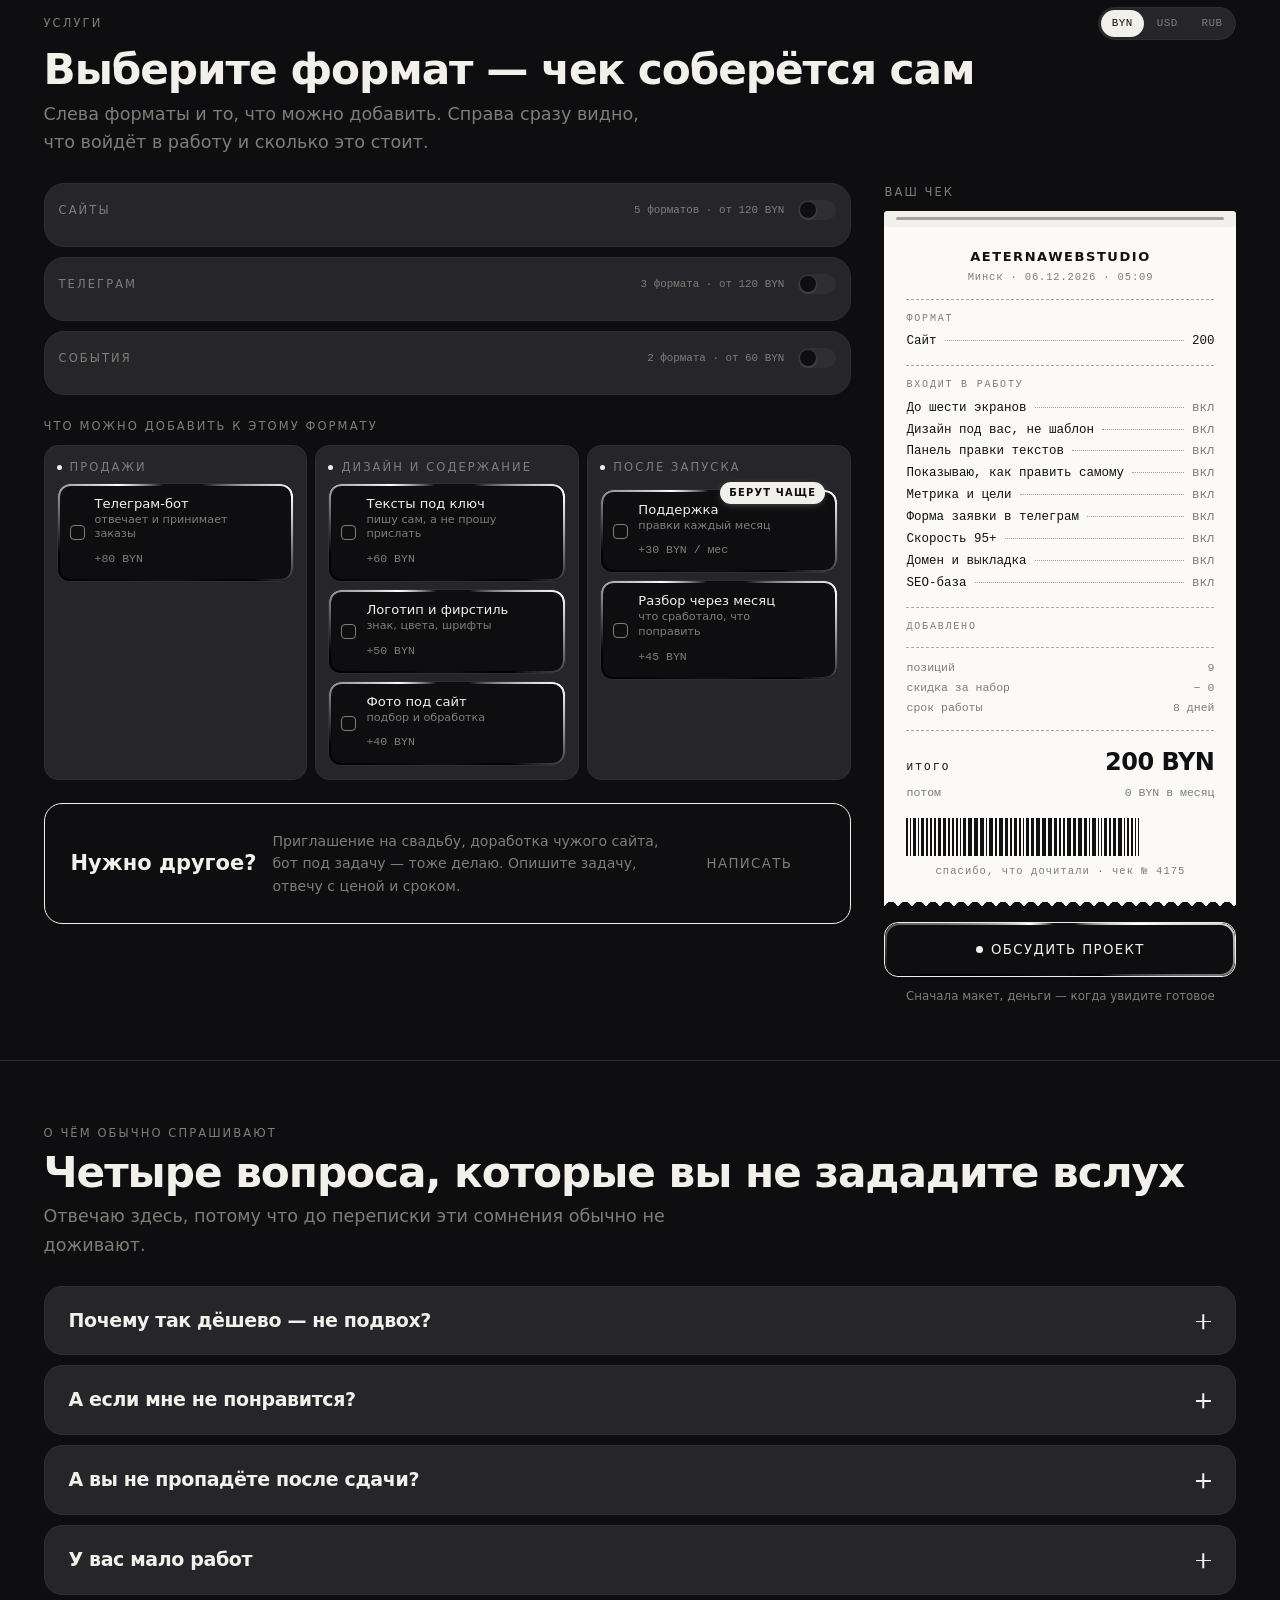
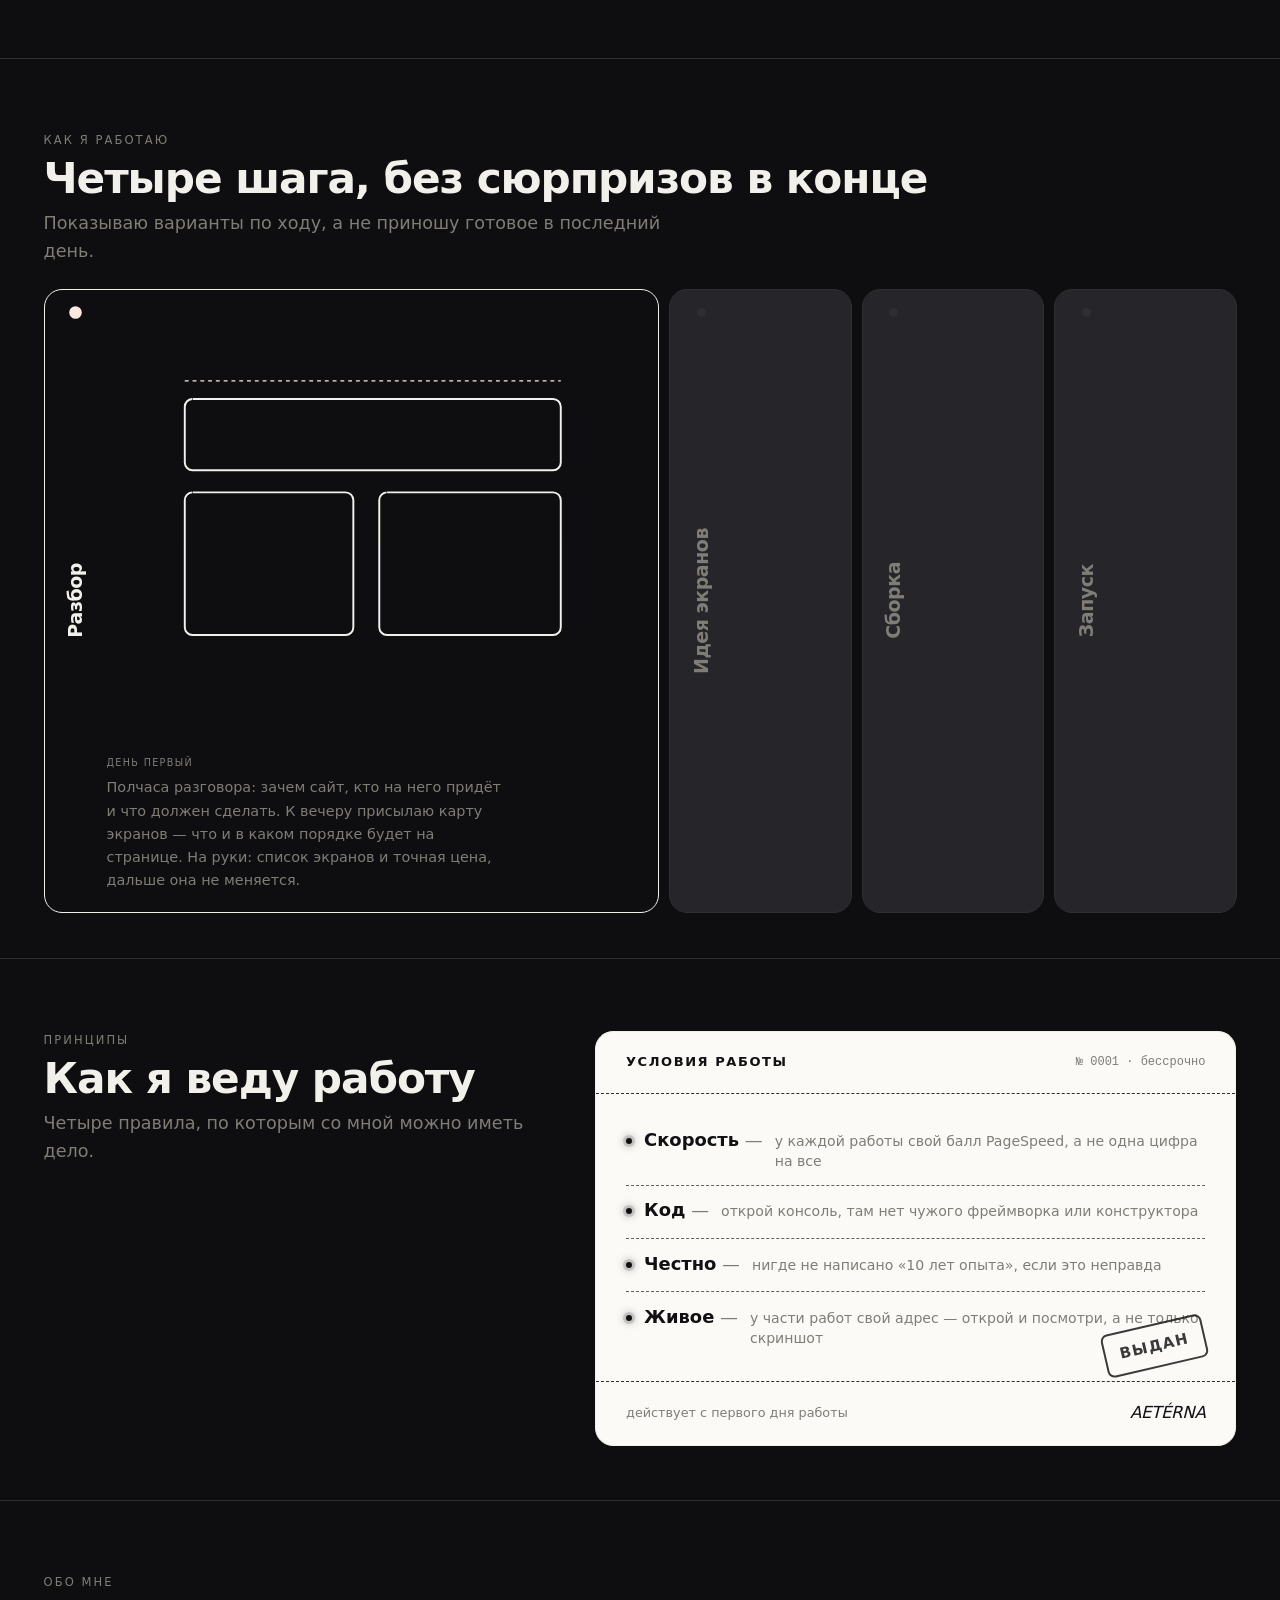
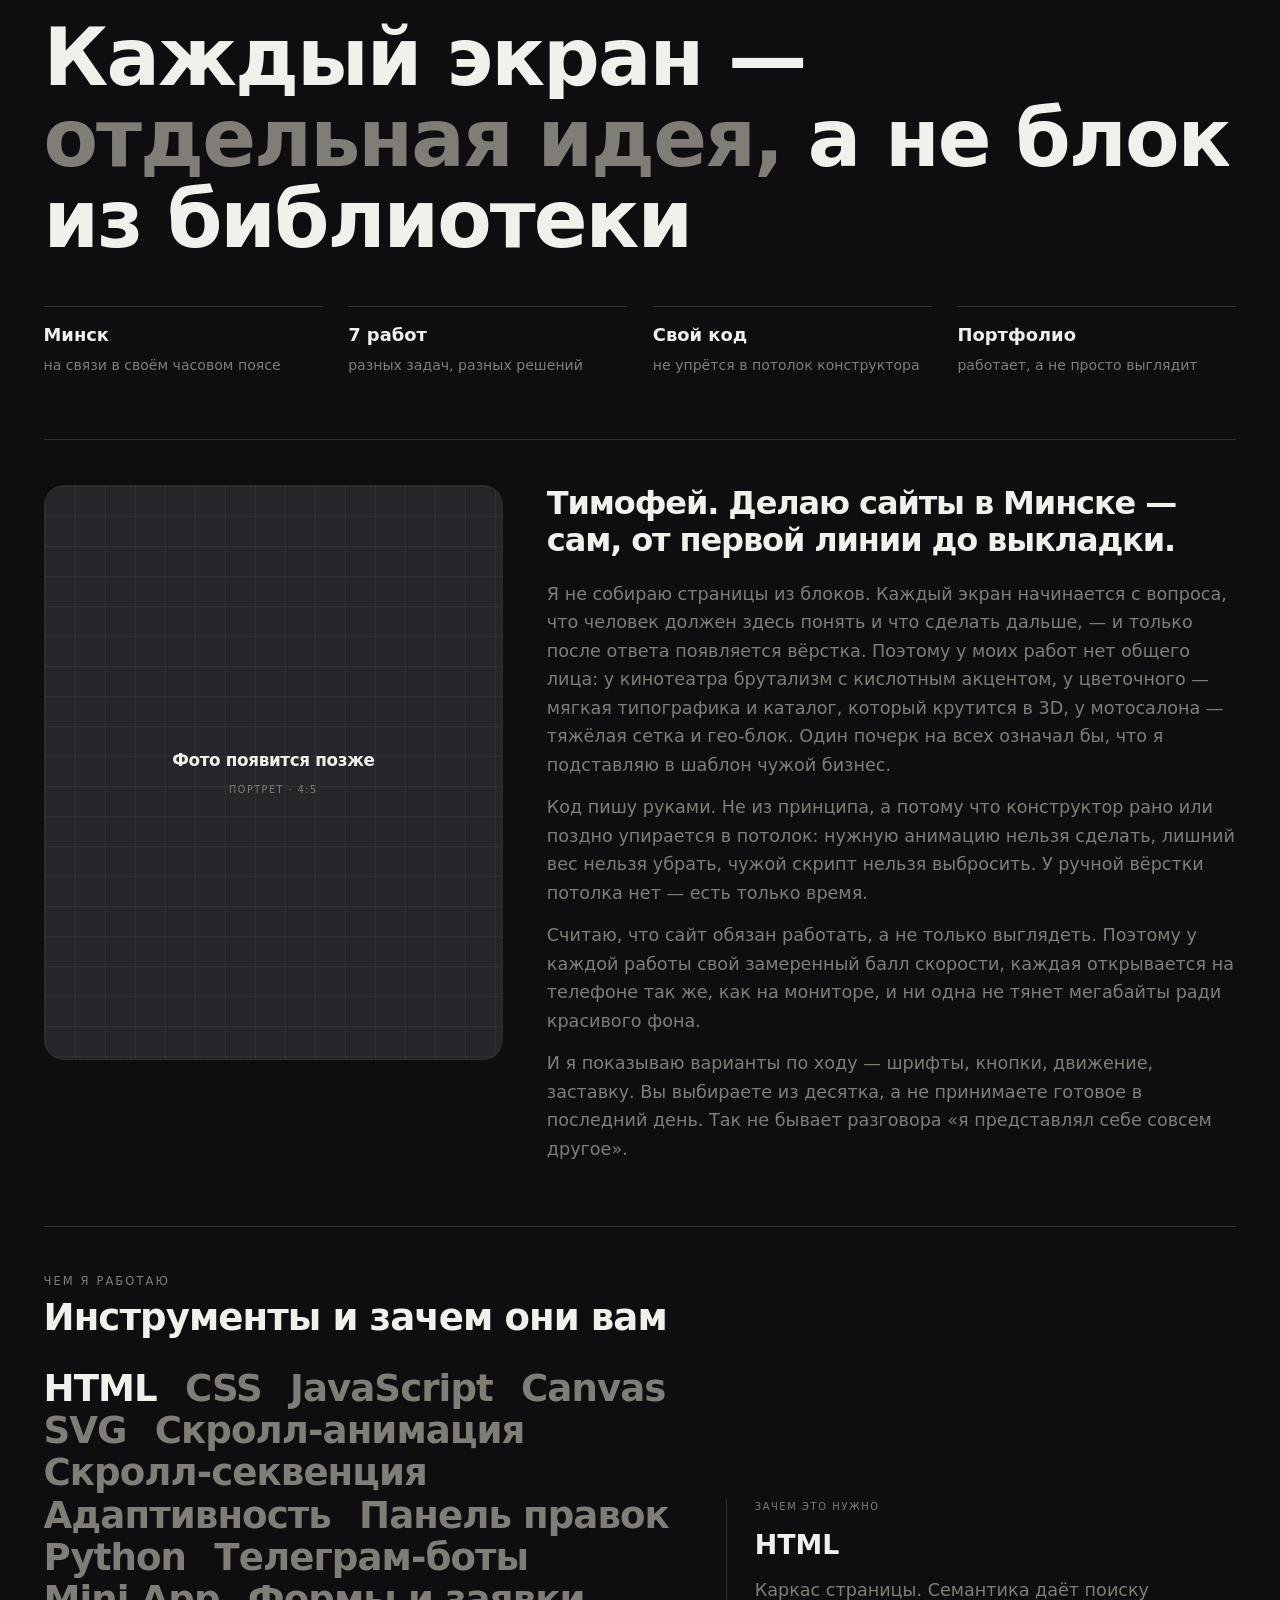
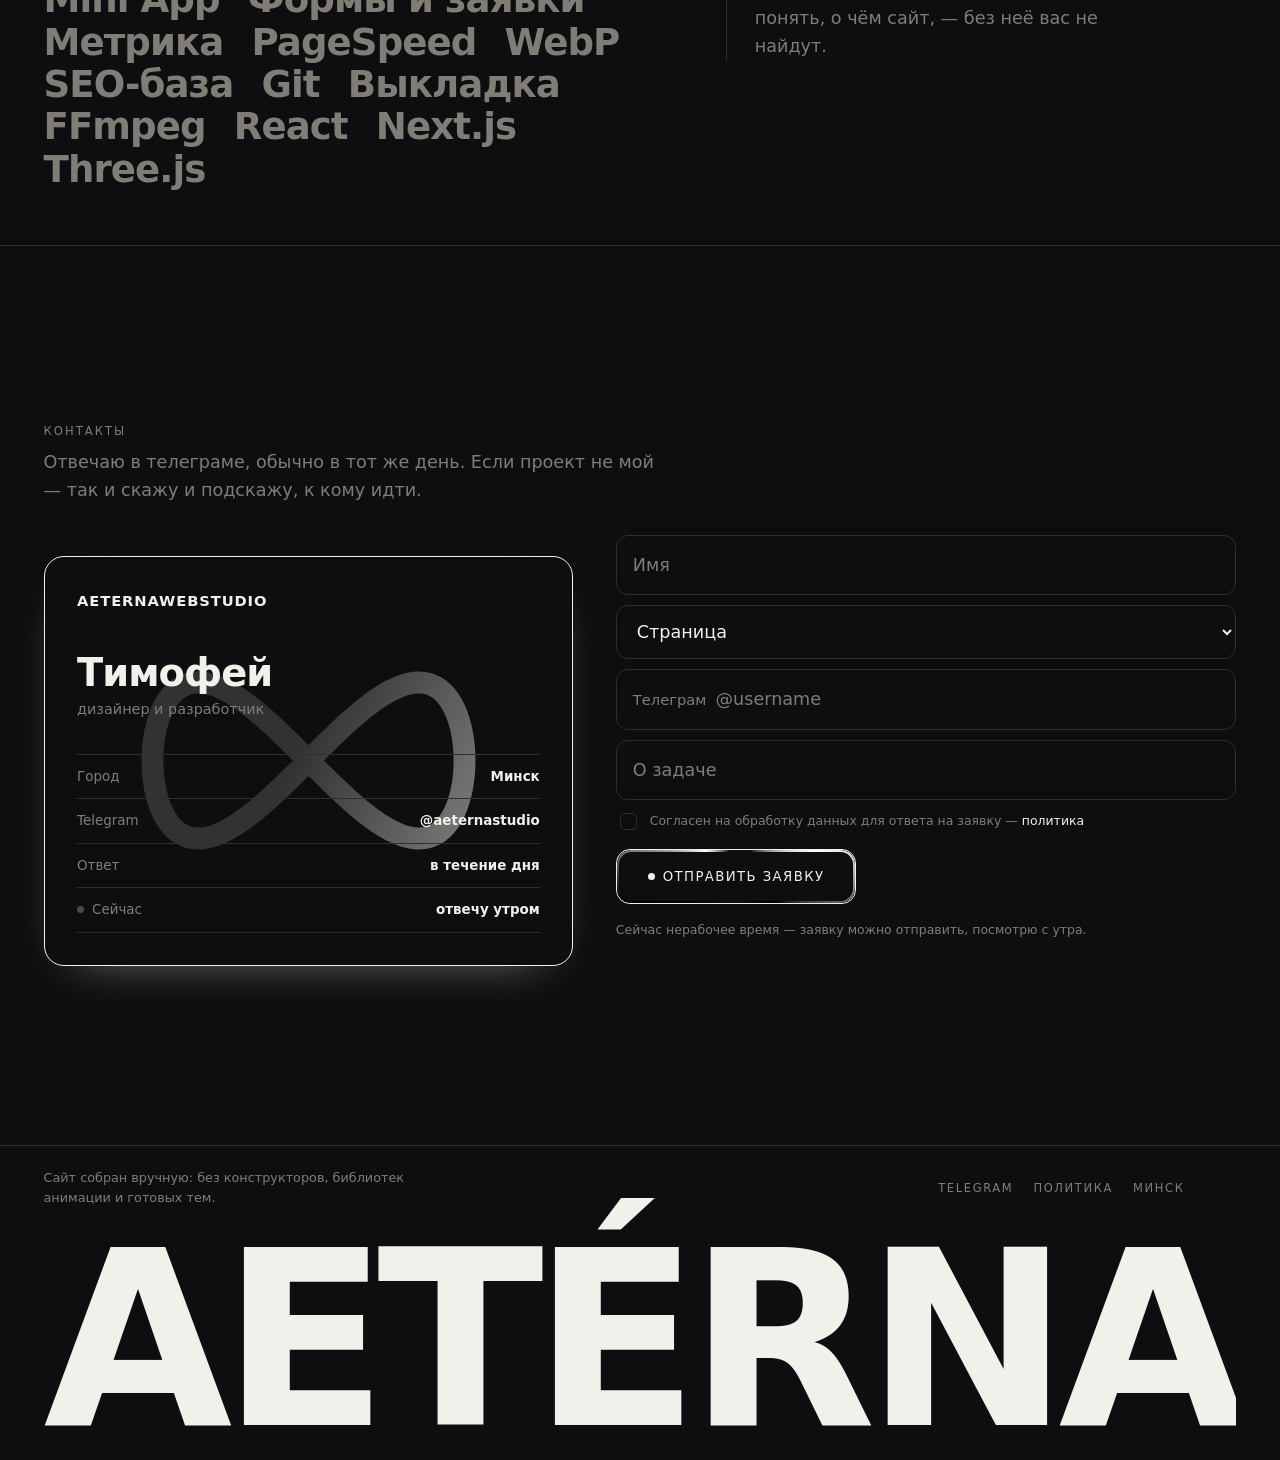
==== commit 9cfe6a90: "Нижние разделы собираются после отрисовки, а не одним куском Девять разделов строились разом при заг" ====
--- a/index.html
+++ b/index.html
@@ -531,7 +531,7 @@
   </div>
 </aside>
 
-<script src="script.js?v=187" defer></script>
+<script src="script.js?v=188" defer></script>
 <script src="dust.js?v=99" defer></script>
 
 <!-- Панель настройки убрана из публикации: посетителю она не нужна,
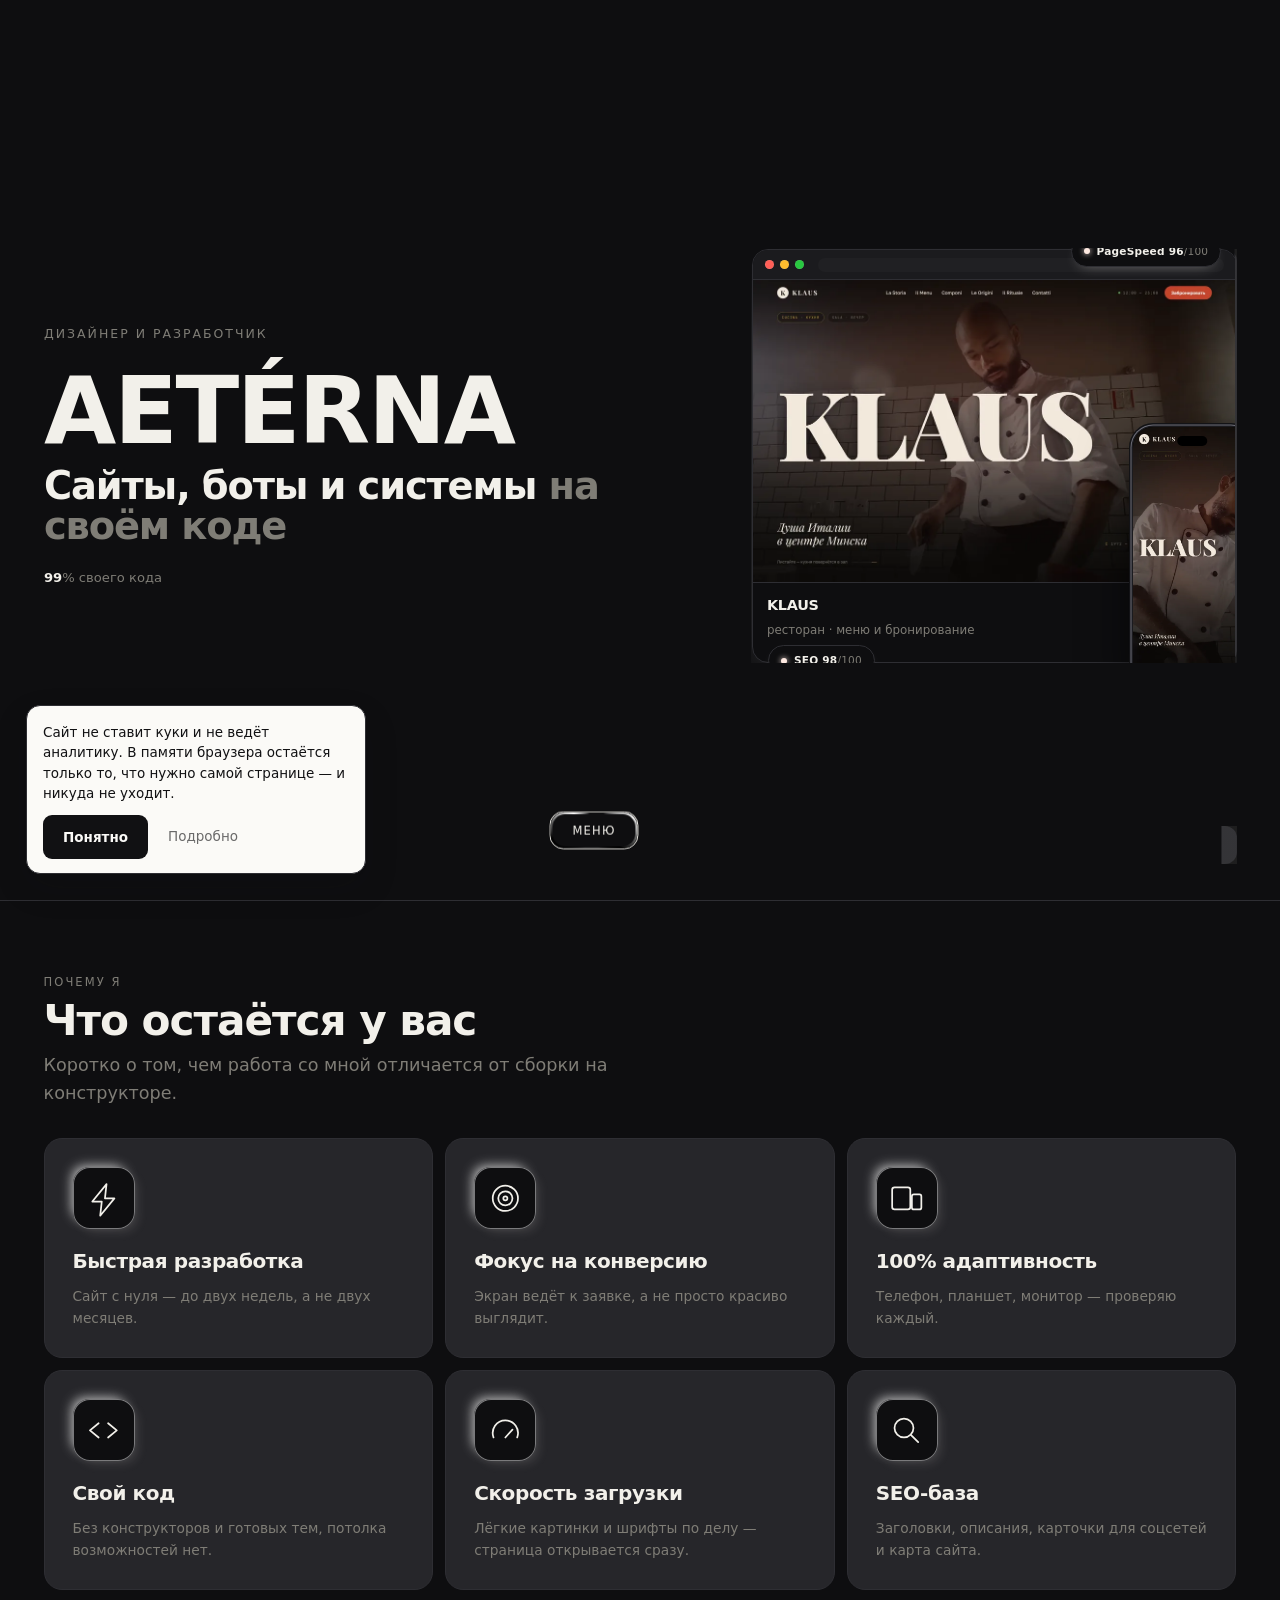
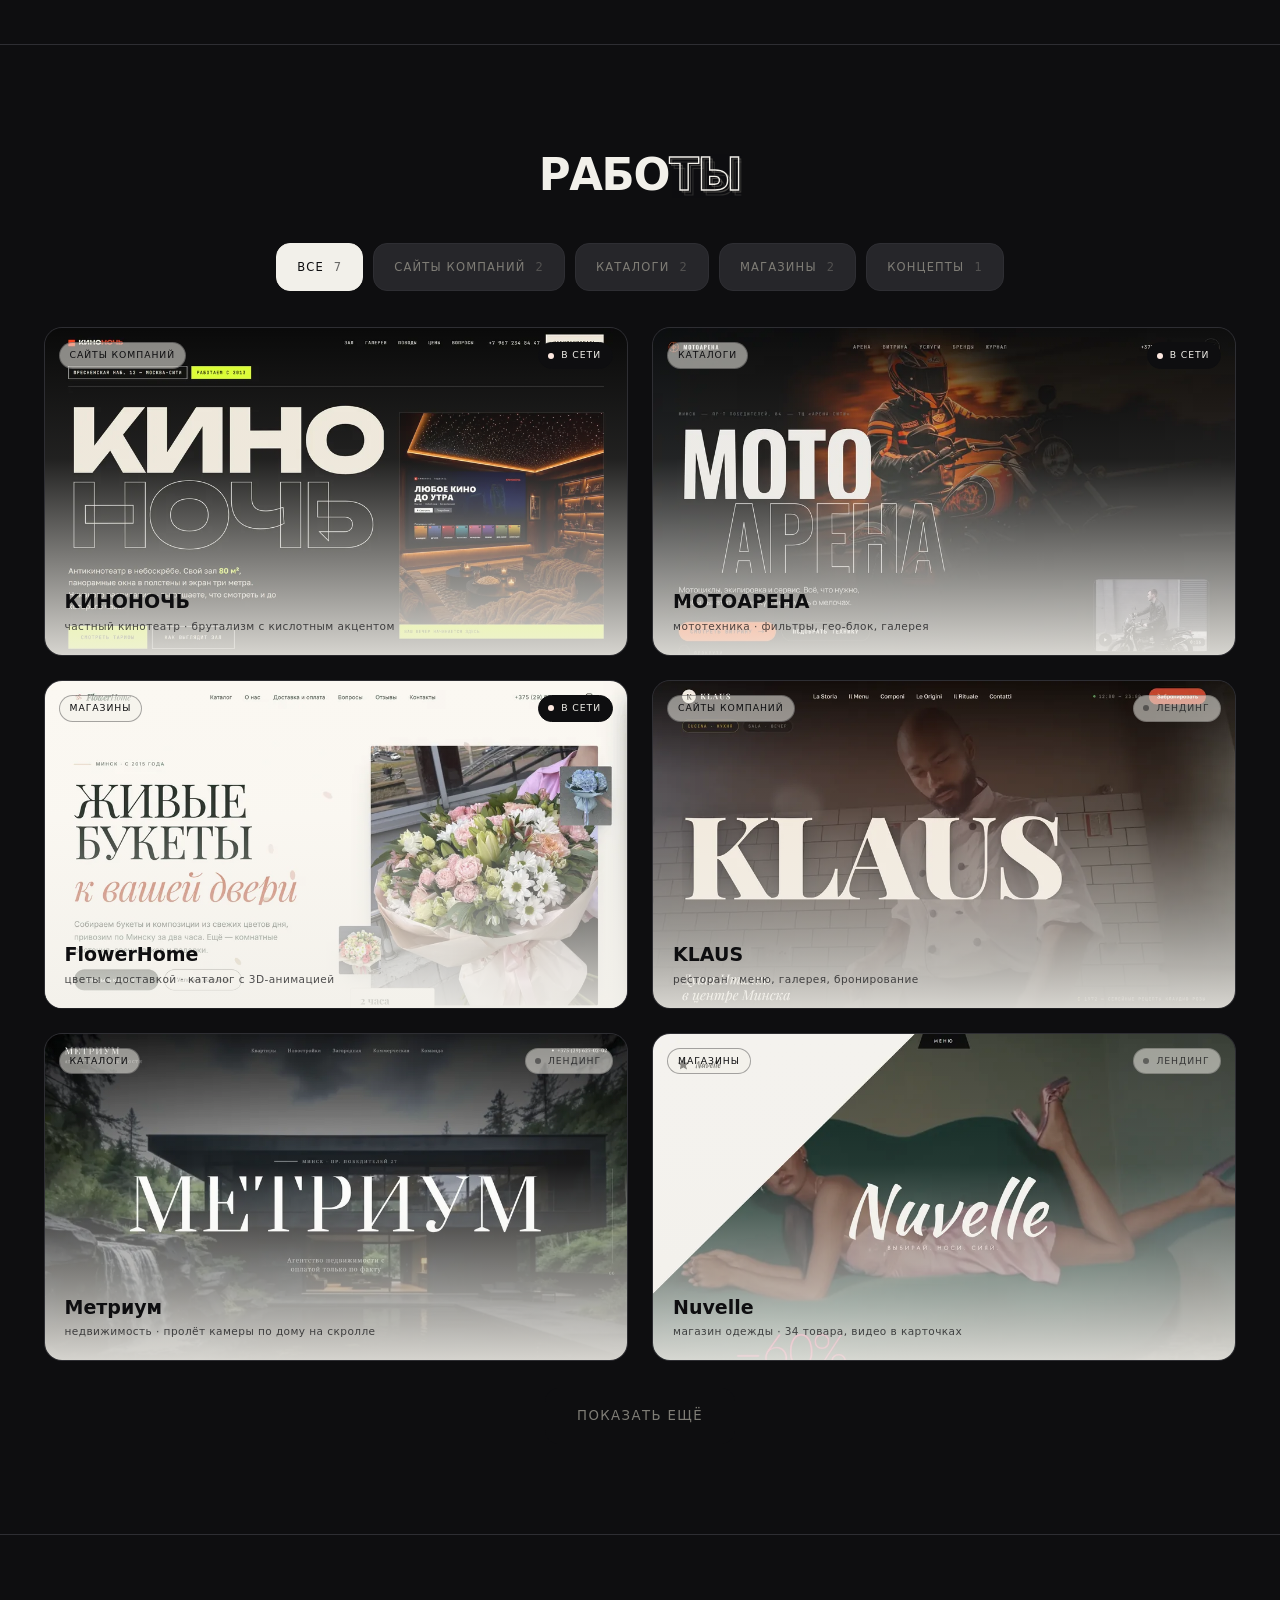
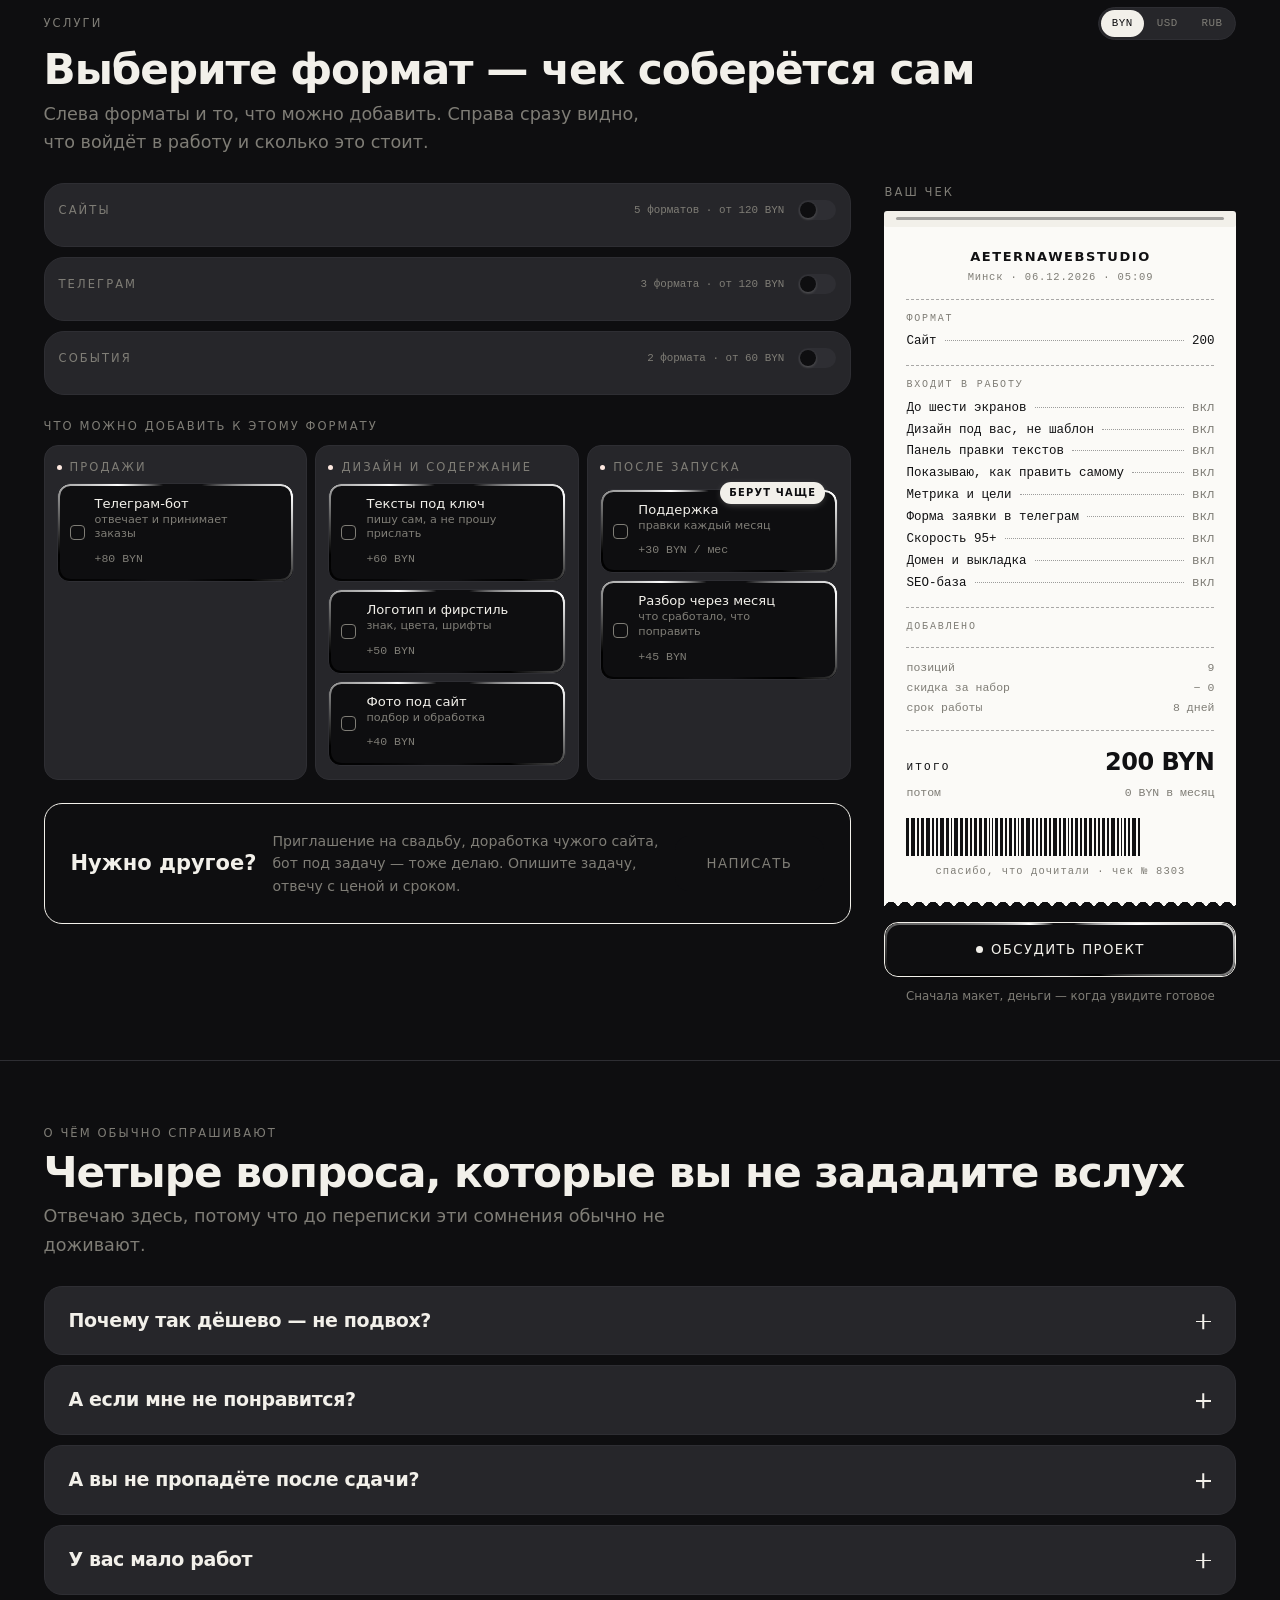
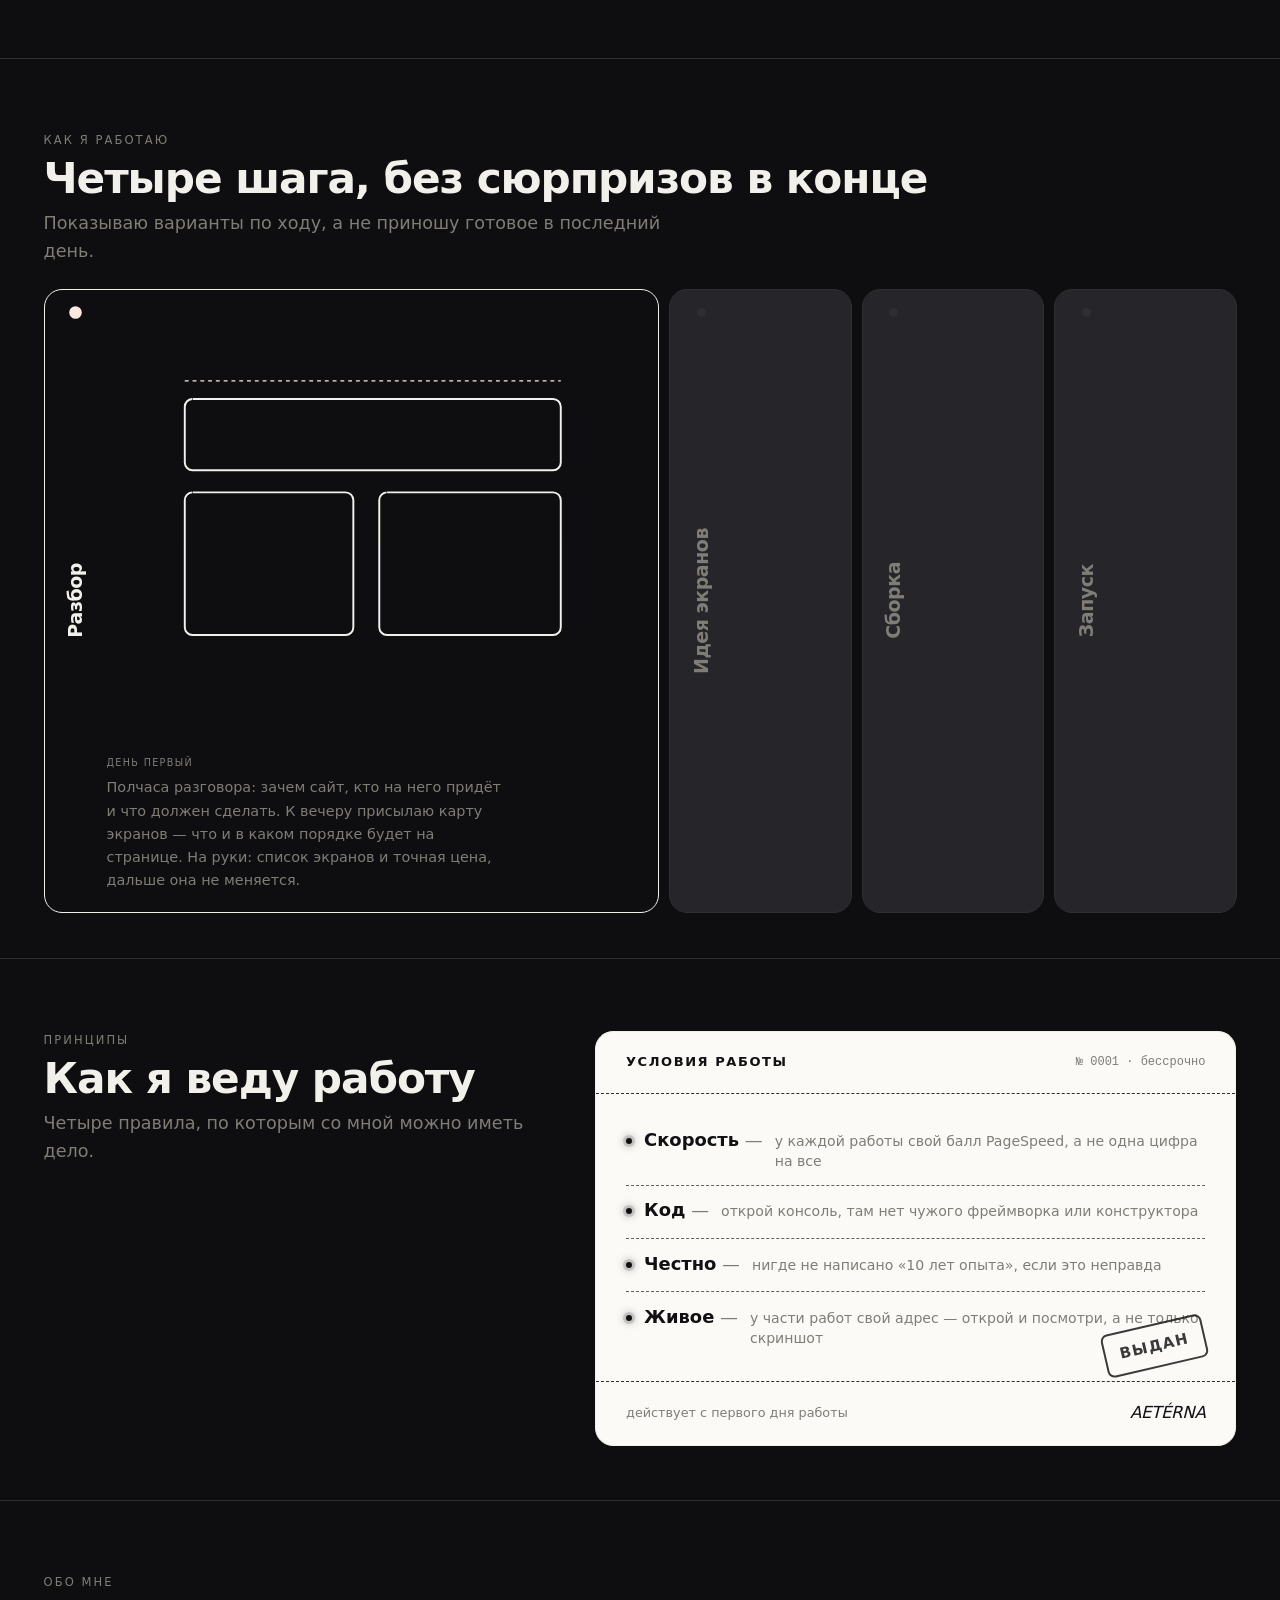
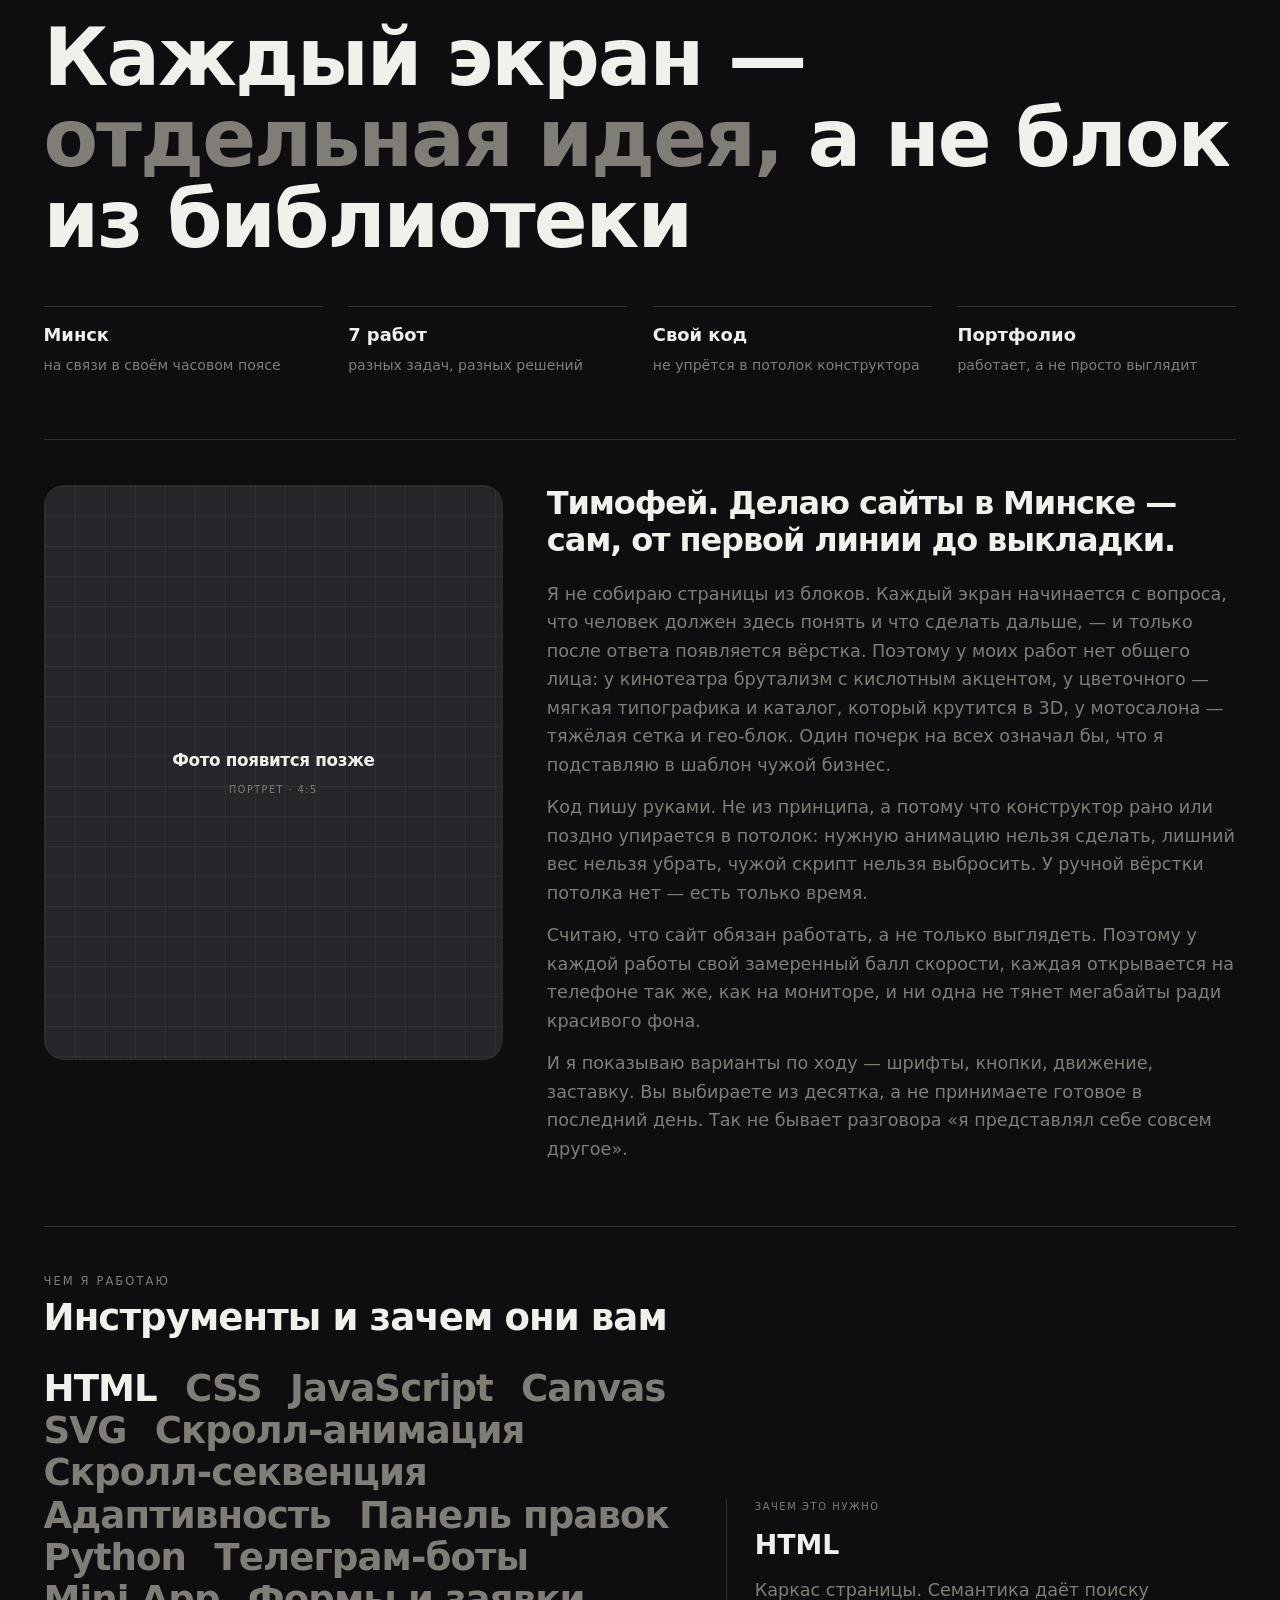
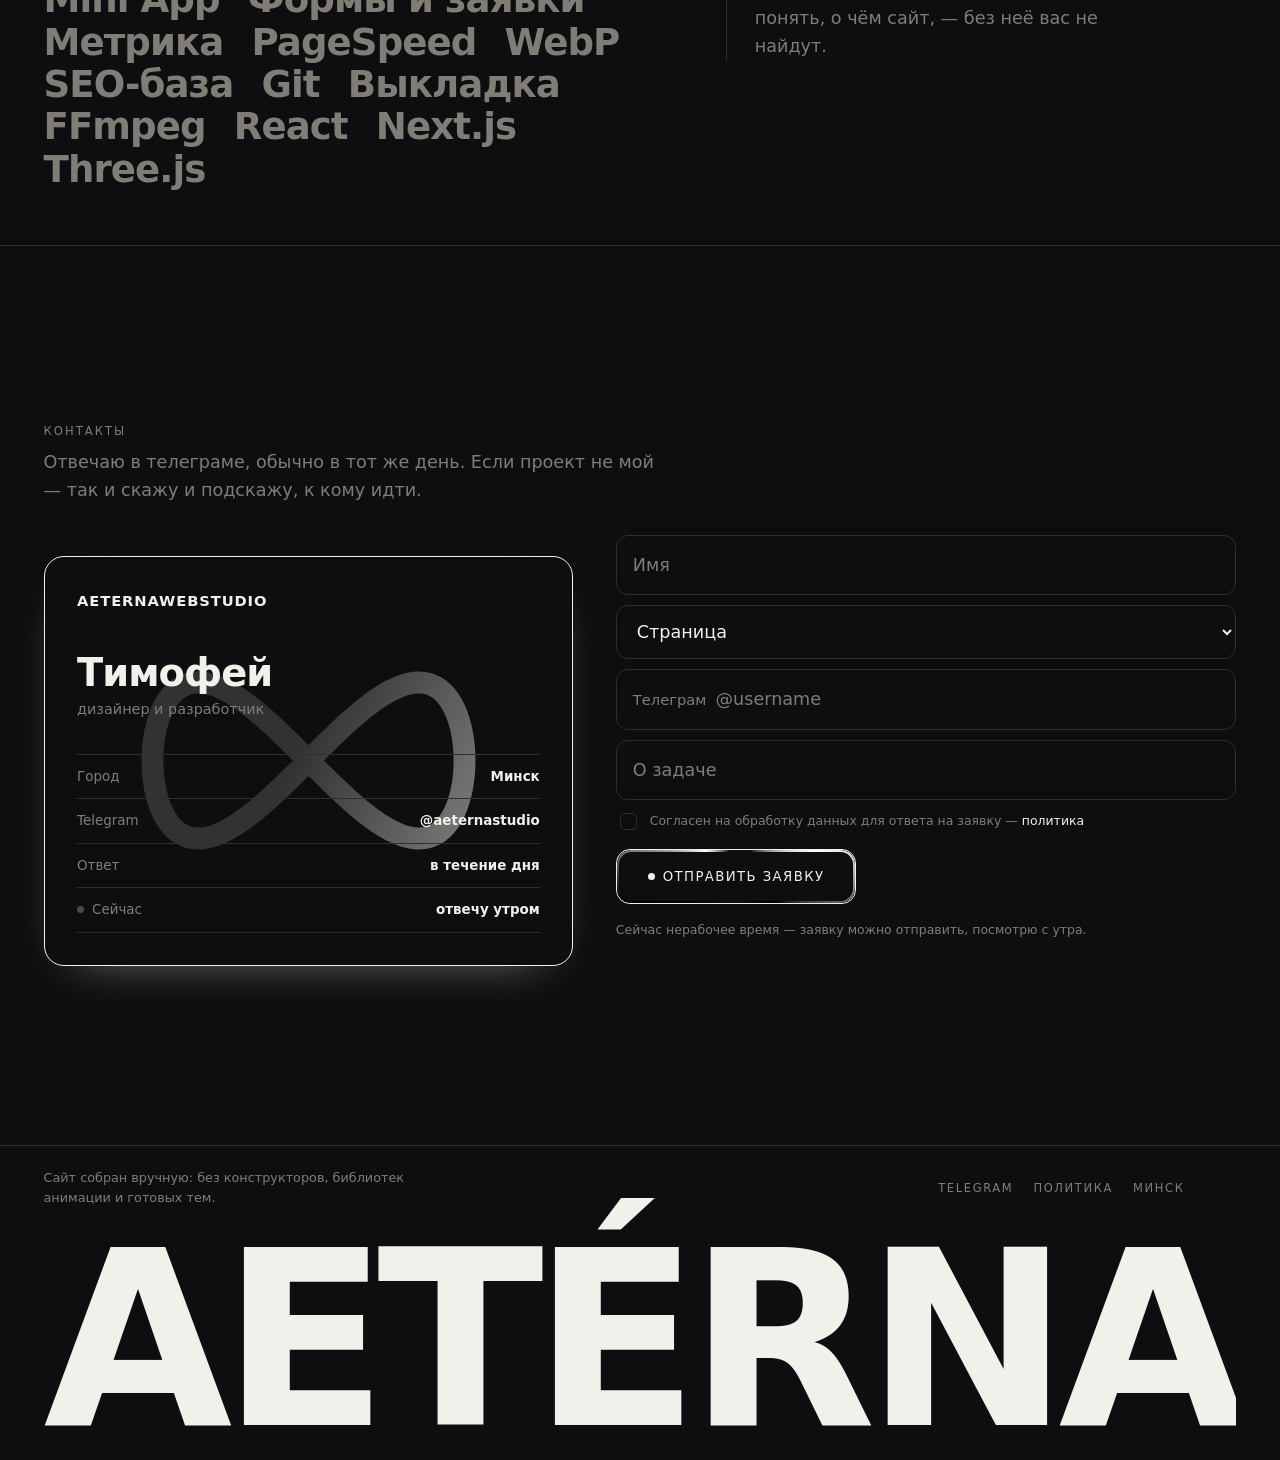
==== commit 6cf393de: "Сжатие кода и снятие мёртвого скрипта styles.css 156 -> 72 КБ, script.js 189 -> 89 КБ. Исходники ост" ====
--- a/index.html
+++ b/index.html
@@ -21,7 +21,7 @@
      твикера внизу страницы. object-src 'none' и base-uri 'self' закрывают
      два классических вектора: подмену <base> и вставку плагинов.
      frame-ancestors здесь не работает (только как HTTP-заголовок),
-     от кликджекинга страховка ниже, в script.js. -->
+     от кликджекинга страховка ниже, в script.min.js. -->
 <meta http-equiv="Content-Security-Policy" content="
   default-src 'self';
   script-src 'self' 'unsafe-inline';
@@ -38,7 +38,7 @@
 <link rel="canonical" href="https://aeternastudio.ru/">
 <link rel="preconnect" href="https://fonts.googleapis.com">
 <link rel="preconnect" href="https://fonts.gstatic.com" crossorigin>
-<!-- Пара здесь обязана совпадать с DEFAULTS.font в script.js. Раньше тут
+<!-- Пара здесь обязана совпадать с DEFAULTS.font в script.min.js. Раньше тут
      стоял Onest, а по умолчанию включён Golos Text — из-за этого шрифты
      качались дважды: сначала ненужный набор, потом нужный поверх него.
      Начертания урезаны до тех, что правда встречаются на странице. -->
@@ -56,9 +56,9 @@
      показалась». Без подсказки он находит его последним, уже разобрав
      весь скрипт. -->
 <link rel="preload" as="image" href="assets/works/klaus.webp" fetchpriority="high">
-<link rel="stylesheet" href="styles.css?v=177">
+<link rel="stylesheet" href="styles.min.css?v=177">
 </head>
-<!-- Класс обязан совпадать с DEFAULTS.macFrame в script.js — те же грабли,
+<!-- Класс обязан совпадать с DEFAULTS.macFrame в script.min.js — те же грабли,
      что с :root и палитрой. apply() ставит его уже после первой отрисовки,
      и если стартовое состояние другое, витрина успевает моргнуть корпусом
      и запустить переход тени с нуля. -->
@@ -67,7 +67,7 @@
 <!-- Интро: линия-перо идёт слева направо, из-под неё по одной проявляются
      буквы имени, потом лист уезжает вверх и первый экран начинает собираться
      конструктором. Разметка лежит прямо здесь, а не собирается скриптом:
-     иначе между первой отрисовкой и запуском script.js успел бы мелькнуть
+     иначе между первой отрисовкой и запуском script.min.js успел бы мелькнуть
      голый сайт — ровно то, что интро и должно закрыть. Скрипт его только
      проигрывает и снимает; если он не дошёл, класс is-intro никто не поставит
      и слой останется невидимым. -->
@@ -531,8 +531,7 @@
   </div>
 </aside>
 
-<script src="script.js?v=188" defer></script>
-<script src="dust.js?v=99" defer></script>
+<script src="script.min.js?v=188" defer></script>
 
 <!-- Панель настройки убрана из публикации: посетителю она не нужна,
      а адрес ?tweak=1 открывал её кому угодно. Файлы tweak.js и tweak.css
--- a/styles.min.css
+++ b/styles.min.css
@@ -0,0 +1 @@
+:root{--bg:#f2f0ea;--ink:#111113;--dim:#6c6a64;--accent:#000000;--wire:#dbd7cc;--line:#d2cfc5;--paper:#fbfaf7;--paper-ink:#111113;--fh:"Unbounded", system-ui, sans-serif;--fb:"Onest", system-ui, sans-serif;--fm:ui-monospace, "SF Mono", "Cascadia Mono", Consolas, "Liberation Mono", monospace;--h1w:600;--h1size:9.1;--h1track:-.035;--h1lh:.92;--bodysize:1.05;--gridop:0;--cols:2;--maxw:1440px;--pad:max(clamp(18px, 3.4vw, 54px), calc((100% - var(--maxw)) / 2));--radius:12px;--curSize:9;--curRing:34}*{box-sizing:border-box}html,body{margin:0;padding:0}html{background:var(--bg)}body{background:var(--bg);color:var(--ink);font-family:var(--fb);font-size:calc(var(--bodysize) * 1rem);line-height:1.6;-webkit-font-smoothing:antialiased;overflow-x:hidden}body.is-cursor-custom,body.is-cursor-custom a,body.is-cursor-custom button{cursor:none}a{color:inherit;text-decoration:none}.top{position:fixed;inset:0 0 auto;z-index:40;display:flex;align-items:center;justify-content:space-between;gap:20px;padding:20px var(--pad);opacity:0;transform:translateY(-12px);transition:opacity .7s ease,transform .7s ease}.is-lit .top{opacity:1;transform:none}body.is-hidetop .top{opacity:0;transform:translateY(-110%);pointer-events:none}body.is-menu .top{opacity:1;transform:none;pointer-events:auto}.top__mark{font-family:var(--fh);font-weight:600;letter-spacing:.06em;font-size:.95rem}.top__right{display:flex;align-items:center;gap:22px}.top__place,.top__tg{font-size:.72rem;letter-spacing:.16em;text-transform:uppercase;color:var(--dim)}.top__place{padding-bottom:3px;border-bottom:1px solid transparent}.top__tg{display:inline-flex;align-items:center;gap:8px}.top__tgi{width:14px;height:14px;fill:currentColor;flex:none}@keyframes beat{0%{box-shadow:0 0 color-mix(in srgb,var(--accent) 45%,transparent)}70%{box-shadow:0 0 0 9px color-mix(in srgb,var(--accent) 0%,transparent)}to{box-shadow:0 0 color-mix(in srgb,var(--accent) 0%,transparent)}}.top__tg{position:relative;color:var(--ink)}.top__tg span{position:relative;padding-bottom:3px;border-bottom:1px solid color-mix(in srgb,var(--ink) 26%,transparent)}.top__tg span:after{content:"";position:absolute;left:0;right:0;bottom:-1px;height:1px;background:var(--ink);transform:scaleX(0);transform-origin:left;transition:transform .4s cubic-bezier(.22,1,.36,1)}.top__tg:hover span:after{transform:scaleX(1)}.top__tg[data-empty]{color:var(--dim)}.hero{position:relative;min-height:100svh;display:flex;flex-direction:column;padding:clamp(96px,12vh,150px) var(--pad) clamp(24px,4vh,44px);overflow:hidden}.hero__grid{position:absolute;inset:0;z-index:0;pointer-events:none;opacity:var(--gridop)}.hero__cols,.hero__rows{position:absolute;inset:0}.hero__cols i{position:absolute;top:0;bottom:0;width:1px;background:var(--line);transform:scaleY(var(--gin,0));transform-origin:top}.hero__rows i{position:absolute;left:0;right:0;height:1px;background:var(--line);transform:scaleX(var(--gin,0));transform-origin:left}.hero__cols i.is-key,.hero__rows i.is-key{background:var(--accent);opacity:.28}.bl{position:relative;--in:0;--rev:0}.bl__ph{position:absolute;inset:0;display:block;background:var(--wire);border-radius:var(--radius);transform:scaleX(var(--in));transform-origin:left center;clip-path:inset(0 0 0 calc(var(--rev) * 100%))}.bl__ph:after{content:"";position:absolute;inset:0;background:linear-gradient(90deg,transparent,color-mix(in srgb,var(--ink) 7%,transparent))}.bl__c{position:relative;display:block;clip-path:inset(0 calc((1 - var(--rev)) * 100%) 0 0)}.bl.is-done .bl__c{clip-path:none}.bl.is-done .bl__ph{display:none}.tile.is-done .tile__c{clip-path:none}.tile.is-done .tile__ph{display:none}.hero__inner{position:relative;z-index:2;flex:1;display:grid;grid-template-columns:minmax(0,1.15fr) minmax(0,.85fr);gap:clamp(24px,4vw,64px);align-items:center}.hero__left{display:flex;flex-direction:column;gap:clamp(14px,2.2vh,26px);align-items:flex-start}.bl--eyebrow{min-height:20px}.bl--eyebrow .bl__c{display:flex;align-items:center;gap:10px;font-size:.78rem;letter-spacing:.16em;text-transform:uppercase;color:var(--dim)}.dot{width:6px;height:6px;border-radius:50%;background:var(--accent);flex:none;box-shadow:0 0 5px 1px color-mix(in srgb,var(--accent) 55%,transparent)}.is-lit .dot{animation:pulse 2.4s ease-in-out infinite,glow 2.4s ease-in-out infinite}body.is-closed .meta__badge .dot,body.is-closed .ct__live{animation:none!important;background:var(--dim);box-shadow:none;opacity:.55}@keyframes pulse{0%,to{transform:scale(1);opacity:1}50%{transform:scale(1.5);opacity:.55}}@keyframes glow{0%,to{box-shadow:0 0 5px 1px color-mix(in srgb,var(--accent) 55%,transparent)}50%{box-shadow:0 0 10px 3px color-mix(in srgb,var(--accent) 70%,transparent)}}.hero__title{margin:0;display:flex;flex-direction:column;gap:6px;width:100%}.bl--h1 .bl__c{font-family:var(--fh);font-weight:var(--h1w);font-size:calc(var(--h1size) * 1vw);line-height:var(--h1lh);letter-spacing:calc(var(--h1track) * 1em);white-space:nowrap}.bl--h1{align-self:stretch}.bl--h2 .bl__c{font-family:var(--fh);font-weight:600;font-size:clamp(21px,3vw,44px);line-height:1.06;letter-spacing:-.03em;color:var(--ink)}.bl--h2 em{font-style:normal;color:var(--dim)}.eyebrow__place{display:none}.works__h:empty,.ct__h:empty,.svc__h:empty,.flow__h:empty,.works__h:has(.bl__c:empty),.ct__h:has(.bl__c:empty){display:none}.bl--meta .bl__c{display:flex;flex-wrap:wrap;align-items:center;gap:22px;font-size:.82rem;color:var(--dim)}.bl--meta b{font-family:var(--fh);color:var(--ink);font-weight:600}.meta__badge{display:none;align-items:center;gap:8px;padding:7px 14px;border-radius:999px;border:1px solid var(--line);font-size:.72rem;letter-spacing:.02em}.bl--art{width:100%}.bl--art .bl__c{display:block}.mac{--s-hi:#f4f4f6;--s-1:#dedee1;--s-2:#c9c9ce;--s-3:#aeaeb4;position:relative;border-radius:16px 16px 5px 5px;padding:10px 10px 13px;background:linear-gradient(178deg,var(--s-1) 0%,var(--s-2) 58%,var(--s-3) 100%);box-shadow:inset 0 1px 0 var(--s-hi),inset 1px 0 #fff9,inset -1px 0 #fff9,inset 0 -14px 18px -14px #00000059,0 1px #00000024}.mac__tag{position:absolute;top:-11px;right:14px;z-index:4;display:inline-flex;align-items:center;gap:7px;padding:6px 12px;border-radius:999px;background:var(--bg);border:1px solid var(--line);font-size:.66rem;letter-spacing:.06em;color:var(--dim);white-space:nowrap;box-shadow:0 6px 14px -8px color-mix(in srgb,var(--ink) 45%,transparent)}.mac__tag b{font-family:var(--fh);font-weight:600;color:var(--ink);letter-spacing:.02em}.mac__tag b [data-txt]{text-transform:capitalize}.mac__tag__v{display:inline-block}.mac__tag__of{color:var(--dim);font-weight:400}.mac__tag__v.is-swap{animation:tagSwap .5s ease}@keyframes tagSwap{0%{opacity:0;transform:translateY(3px)}to{opacity:1;transform:none}}.mac__tag .dot{animation:pulse 2.4s ease-in-out infinite,glow 2.4s ease-in-out infinite}.mac__tag--b{inset:auto auto -11px 14px}@media(max-width:900px){.mac__tag{top:-10px;right:10px;font-size:.6rem;padding:5px 10px}.mac__tag--b{inset:auto auto -10px 10px}}.is-nomac .mac__tag{top:-13px;right:16px}.is-nomac .mac__tag--b{inset:auto auto -13px 16px}.mac__hinge{height:4px;margin:0 7%;border-radius:0 0 3px 3px;background:linear-gradient(#b9b9bf,#d3d3d8)}.mac__base{position:relative;height:7px;margin:0 -3.2%;border-radius:0 0 9px 9px;background:linear-gradient(180deg,#ececee 0 1px,#cfcfd4 1px 55%,#a8a8ae)}.mac__base:after{content:"";position:absolute;top:0;left:50%;translate:-50% 0;width:13%;height:3px;border-radius:0 0 5px 5px;background:linear-gradient(#93939a,#b7b7bc)}.mac__sh{height:24px;margin:0 5%;background:radial-gradient(28% 60% at 50% 0%,rgba(0,0,0,.2),transparent 70%),radial-gradient(62% 100% at 50% 0%,rgba(0,0,0,.11),transparent 74%)}body:not(.is-nomac) .mac .shw{border-radius:6px;box-shadow:none;border-color:#0b0b0c}.mac__phone{position:absolute;right:clamp(-14px,-3%,-6px);bottom:clamp(-20px,-9%,-10px);z-index:4;width:clamp(64px,15vw,118px);border-radius:17%/8%;filter:drop-shadow(0 18px 24px rgba(0,0,0,.6));pointer-events:none;transform:translate3d(calc(var(--tx,0) * 15px),calc(var(--ty,0) * 15px),0) rotate(calc(var(--tx,0) * 2.2deg));transition:transform .9s cubic-bezier(.22,1,.36,1)}.mac.is-live .mac__phone{transition:transform .16s ease-out}@media(hover:none){.mac{animation:macFloat 7s ease-in-out infinite}.mac__phone{animation:phFloat 7s ease-in-out infinite}@keyframes macFloat{0%,to{transform:translateZ(0)}50%{transform:translate3d(0,-7px,0)}}@keyframes phFloat{0%,to{transform:translateZ(0) rotate(0)}50%{transform:translate3d(0,6px,0) rotate(-1.4deg)}}}@media(prefers-reduced-motion:reduce){.mac__phone{transform:none;transition:none;animation:none}.mac{animation:none}}.mac__phone__scr{position:relative;aspect-ratio:9/19.5;border-radius:17%/8%;overflow:hidden;background:#000;box-shadow:0 0 0 1.5px #1b1b1f,0 0 0 2.5px #6e6e78,0 0 0 4px #131316}.mac__phone__img{width:100%;height:100%;object-fit:cover;object-position:top;display:block}.mac__phone__isl{position:absolute;top:3.4%;left:50%;translate:-50% 0;width:25%;aspect-ratio:2.9/1;border-radius:999px;background:#000;z-index:2}.is-nomac .mac{padding:0;background:none;box-shadow:none}.is-nomac .mac__hinge,.is-nomac .mac__base,.is-nomac .mac__sh{display:none}.mac{will-change:transform;transform:translate3d(calc(var(--tx,0) * 22px),calc(var(--ty,0) * 22px),0);transition:transform .9s cubic-bezier(.22,1,.36,1)}.mac.is-live{transition:transform .16s ease-out}.shw{position:relative;display:flex;flex-direction:column;border-radius:16px;overflow:hidden;background:var(--bg);border:1px solid var(--line);box-shadow:0 26px 60px -34px color-mix(in srgb,var(--ink) 55%,transparent);transition:box-shadow .9s cubic-bezier(.22,1,.36,1)}.mac.is-live .shw{transition:box-shadow .3s ease;box-shadow:0 40px 80px -38px color-mix(in srgb,var(--ink) 62%,transparent)}.shw__bar{flex:none;height:30px;display:flex;align-items:center;gap:6px;padding:0 12px;background:color-mix(in srgb,var(--wire) 55%,var(--bg));border-bottom:1px solid var(--line)}.shw__bar i{width:9px;height:9px;border-radius:50%;flex:none;box-shadow:inset 0 0 0 .5px color-mix(in srgb,var(--ink) 16%,transparent)}.shw__bar i:nth-child(1){background:#ff5f57}.shw__bar i:nth-child(2){background:#febc2e}.shw__bar i:nth-child(3){background:#28c840}.shw__url{margin-left:8px;flex:1;height:14px;border-radius:999px;background:color-mix(in srgb,var(--line) 55%,var(--bg))}.shw__view{position:relative;aspect-ratio:16/10;background:var(--wire);overflow:hidden}.shw__p{position:absolute;inset:0;opacity:0;filter:blur(22px);transform:scale(1.08);transition:opacity .6s ease,filter .8s ease,transform .9s cubic-bezier(.22,1,.36,1)}.shw__p.is-on{opacity:1;filter:blur(0);transform:none;z-index:2}.shw__p.is-out{opacity:1;z-index:1}.shw__img{position:absolute;inset:0;width:100%;height:100%;object-fit:cover;object-position:top}.shw__p[data-k=dark]{background:#16161a}.shw__p[data-k=noir]{background:#1d2124}.shw__p[data-k=amber]{background:#141210}.shw__p[data-k=rose]{background:#f3e7e4}.shw__p[data-k=acid]{background:#101012}.shw__p[data-k=bloom]{background:#f2ede2}.shw__foot{flex:none;display:grid;grid-template-columns:minmax(0,1fr) auto;align-items:center;gap:4px 14px;padding:11px 14px 12px;border-top:1px solid var(--line)}.shw__foot{padding-bottom:22px}@media(max-width:560px){.shw__foot{padding-bottom:24px}}.shw__n{grid-column:1;font-family:var(--fh);font-weight:600;font-size:.9rem;letter-spacing:-.02em;overflow:hidden;text-overflow:ellipsis;white-space:nowrap}.shw__d{grid-column:1;grid-row:2;font-size:.74rem;color:var(--dim);overflow:hidden;text-overflow:ellipsis;white-space:nowrap}.shw__dots{grid-column:2;grid-row:1 / span 2;display:flex;gap:6px}.shw__dots button{width:7px;height:7px;padding:0;border:0;border-radius:50%;background:var(--line);cursor:pointer;transition:background .3s ease,transform .35s cubic-bezier(.22,1,.36,1)}.shw__dots button.is-on{background:var(--ink);transform:scale(1.35)}.shw__dots button:hover{background:var(--dim)}@media(max-width:900px){.shw__view{aspect-ratio:16/9}}@media(prefers-reduced-motion:reduce){.shw__p{transition:opacity .2s linear;transform:none;filter:none}.shw{transition:none}}.hero__right{position:relative}.tiles{display:grid;grid-template-columns:repeat(3,1fr);gap:8px}.tile{position:relative;aspect-ratio:4/3;overflow:hidden;border-radius:var(--radius);--in:0;--rev:0}.tile__ph{position:absolute;inset:0;background:var(--wire);transform:scale(var(--in));transform-origin:center}.tile__c{position:absolute;inset:0;display:flex;flex-direction:column;justify-content:flex-end;gap:5px;padding:9px;background:var(--wire);clip-path:inset(calc((1 - var(--rev)) * 100%) 0 0 0);transition:transform .5s cubic-bezier(.22,1,.36,1)}.tile__bar{height:4px;border-radius:2px;background:var(--line)}.tile__bar--a{background:var(--accent);opacity:.85}.tile__n{font-size:.62rem;letter-spacing:.1em;text-transform:uppercase;color:color-mix(in srgb,var(--ink) 78%,var(--wire))}.tile:hover .tile__c{transform:scale(1.04)}.tile:hover .tile__n{color:var(--ink)}.hero__foot{position:relative;z-index:2;margin-top:auto;padding-top:22px}.bl--foot .bl__c{display:grid;grid-template-columns:1fr auto 1fr;align-items:center;font-size:.72rem;letter-spacing:.12em;text-transform:uppercase;color:var(--dim)}.bl--foot .hero__stage{justify-self:end}.hbtn--menu{justify-self:center}.hero__scroll{display:inline-flex;align-items:center;gap:9px}.hero__scroll i{width:26px;height:1px;background:var(--dim);position:relative;overflow:hidden}.is-lit .hero__scroll i:after{content:"";position:absolute;inset:0;background:var(--accent);animation:run 1.9s cubic-bezier(.76,0,.24,1) infinite}@keyframes run{0%{transform:translate(-100%)}60%,to{transform:translate(100%)}}.hero__stage{font-family:var(--fb);color:var(--accent)}.hbtn{position:relative;display:inline-flex;align-items:center;justify-content:center;gap:.6em;min-width:calc(var(--btnMinW, 12.5) * 1em);padding:calc(var(--btnPadY, 16) * 1px) calc(var(--btnPadX, 34) * 1px);border:calc(var(--btnBw, 1) * 1px) solid var(--ink);border-radius:calc(var(--btnR, 999) * 1px);background:var(--bg);color:var(--ink);font:inherit;font-size:calc(var(--btnFs, .78) * 1rem);letter-spacing:calc(var(--btnTrack, .14) * 1em);overflow:hidden;cursor:pointer;-webkit-tap-highlight-color:transparent;transition:min-width var(--btnSpeed, .45s) cubic-bezier(.76,0,.24,1),padding var(--btnSpeed, .45s) cubic-bezier(.76,0,.24,1)}[data-btn=wide] .hbtn{text-transform:uppercase}body.is-btn-lower .hbtn{text-transform:none}.hbtn--quiet{border-color:transparent;color:var(--dim);min-width:0}.hbtn--quiet:hover{color:var(--bg)}.hbtn--menu{min-width:0;padding:9px 22px;font-size:.72rem}[data-btn=wide] .hbtn--menu{padding:9px 22px;font-size:.72rem}.hbtn--quiet .hbtn__dot,.hbtn--menu .hbtn__dot{position:absolute;left:50%;top:50%;margin:-4px 0 0 -4px;opacity:0;transition:transform .55s cubic-bezier(.76,0,.24,1),opacity .18s ease}.hbtn--quiet:hover .hbtn__dot,.hbtn--quiet:focus-visible .hbtn__dot,.hbtn--menu:hover .hbtn__dot,.hbtn--menu:focus-visible .hbtn__dot{opacity:1}.hbtn__dot{width:calc(var(--btnDot, 8) * 1px);height:calc(var(--btnDot, 8) * 1px);flex:none;border-radius:50%;background:var(--ink);transition:transform var(--btnFill, .55s) cubic-bezier(.76,0,.24,1)}.hbtn__label{transition:transform .5s cubic-bezier(.76,0,.24,1),opacity .35s ease}.hbtn__over{position:absolute;inset:0;display:flex;align-items:center;justify-content:center;color:var(--bg);transform:translate(-4rem);opacity:0;transition:transform .5s cubic-bezier(.76,0,.24,1),opacity .35s ease}.hbtn__st{display:none;align-items:center;gap:.55em;white-space:nowrap}.hbtn__st svg{width:1em;height:1em;flex:none}.hbtn:hover .hbtn__dot,.hbtn:focus-visible .hbtn__dot,.hbtn:not([data-state=idle]) .hbtn__dot{transform:scale(46)}.hbtn:hover .hbtn__label,.hbtn:focus-visible .hbtn__label,.hbtn:not([data-state=idle]) .hbtn__label{transform:translate(5rem);opacity:0}.hbtn:hover .hbtn__over,.hbtn:focus-visible .hbtn__over,.hbtn:not([data-state=idle]) .hbtn__over{transform:none;opacity:1}.hbtn[data-state=idle] .hbtn__st--idle,.hbtn[data-state=loading] .hbtn__st--load,.hbtn[data-state=success] .hbtn__st--done{display:inline-flex}.hbtn[data-state=loading]{min-width:9em;padding-left:14px;padding-right:14px}.hbtn__spin{width:1em;height:1em;flex:none;border-radius:50%;border:2px solid color-mix(in srgb,var(--bg) 35%,transparent);border-top-color:var(--bg);animation:hspin .7s linear infinite}@keyframes hspin{to{transform:rotate(360deg)}}[data-btn=line] .hbtn{min-width:0;padding:10px 2px 12px;border:0;border-radius:0;background:transparent;text-transform:uppercase;font-size:.78rem;letter-spacing:.14em}[data-btn=line] .hbtn__dot{display:none}[data-btn=line] .hbtn:after{content:"";position:absolute;left:0;right:0;bottom:0;height:1px;background:var(--ink);transform:scaleX(0);transform-origin:center;transition:transform .45s cubic-bezier(.22,1,.36,1)}[data-btn=line] .hbtn:hover:after,[data-btn=line] .hbtn:focus-visible:after,[data-btn=line] .hbtn:not([data-state=idle]):after{transform:scaleX(1)}[data-btn=line] .hbtn:hover .hbtn__label,[data-btn=line] .hbtn:focus-visible .hbtn__label{transform:none;opacity:1}[data-btn=line] .hbtn:not([data-state=idle]) .hbtn__label{opacity:0}[data-btn=line] .hbtn__over{color:var(--ink);background:var(--bg);transform:none}[data-btn=line] .hbtn[data-state=idle] .hbtn__over{opacity:0}[data-btn=line] .hbtn__spin{border-color:color-mix(in srgb,var(--ink) 28%,transparent);border-top-color:var(--ink)}@media(prefers-reduced-motion:reduce){.hbtn__dot,.hbtn__label,.hbtn__over{transition:none}}.hero__foot{z-index:80}.hbtn__slot{display:block;justify-self:center}.hbtn--float{position:fixed;left:0;top:0;margin:0;z-index:85;transform:translate3d(var(--fx,0px),var(--fy,0px),0);will-change:transform}@media(prefers-reduced-motion:reduce){.hbtn--float{transition:none}}.menu{position:fixed;inset:0;z-index:60;background:var(--bg);clip-path:inset(100% 0 0 0);pointer-events:none;transition:clip-path .85s cubic-bezier(.76,0,.24,1)}body.is-menu .menu{clip-path:inset(0 0 0 0);pointer-events:auto}.menu__inner{height:100%;display:grid;grid-template-columns:minmax(0,1fr) auto;gap:clamp(24px,5vw,80px);align-items:center;padding:clamp(90px,13vh,150px) var(--pad) clamp(80px,11vh,120px)}.menu__list{list-style:none;margin:0;padding:0}.menu__list li{overflow:hidden}.menu__list a{display:block;position:relative;width:max-content;font-family:var(--fh);font-weight:var(--h1w);font-size:clamp(26px,4.9vw,74px);line-height:1.04;letter-spacing:calc(var(--h1track) * 1em);transform:translateY(108%);transition:transform .75s cubic-bezier(.22,1,.36,1),color .3s ease;transition-delay:calc(var(--i) * 65ms)}body.is-menu .menu__list a{transform:none}.menu__list a:after{content:"";position:absolute;left:0;right:0;bottom:.08em;height:2px;background:var(--accent);transform:scaleX(0);transform-origin:right;transition:transform .5s cubic-bezier(.22,1,.36,1)}.menu__list a:hover:after{transform:scaleX(1);transform-origin:left}.menu__side{display:flex;flex-direction:column;gap:20px;align-items:flex-start;opacity:0;transform:translateY(16px);transition:opacity .6s ease .4s,transform .6s ease .4s}body.is-menu .menu__side{opacity:1;transform:none}.menu__meta{display:flex;flex-direction:column;gap:6px;font-size:.72rem;letter-spacing:.14em;text-transform:uppercase;color:var(--dim)}.menu__meta a:hover{color:var(--accent)}.menu__tg{display:inline-flex;align-items:center;gap:8px}.menu__tgi{width:14px;height:14px;fill:currentColor;flex:none}.menu__tg span{position:relative;padding-bottom:3px;border-bottom:1px solid color-mix(in srgb,currentColor 32%,transparent)}.menu__tg span:after{content:"";position:absolute;left:0;right:0;bottom:-1px;height:1px;background:currentColor;transform:scaleX(0);transform-origin:left;transition:transform .4s cubic-bezier(.22,1,.36,1)}.menu__tg:hover span:after{transform:scaleX(1)}.lamp{position:fixed;inset:0;z-index:35;pointer-events:none;background:radial-gradient(var(--lampR,420px) var(--lampR,420px) at var(--gx,50vw) var(--gy,50vh),color-mix(in srgb,var(--ink) 11%,transparent) 0,color-mix(in srgb,var(--ink) 6%,transparent) 38%,color-mix(in srgb,var(--ink) 2%,transparent) 62%,transparent 78%);opacity:0;transition:opacity .6s ease}body.is-lamp .lamp{opacity:1}.glow{position:absolute;inset:0;z-index:1;pointer-events:none;border-radius:inherit;background:radial-gradient(42% 54% at var(--mx,50%) var(--my,50%),color-mix(in srgb,var(--ink) 12%,transparent) 0,color-mix(in srgb,var(--ink) 4%,transparent) 46%,transparent 74%);opacity:0;transition:opacity .4s ease}.is-glow>.glow{opacity:1}.adv__c,.fmt,.wchip,.stk__i{position:relative}@media(prefers-reduced-motion:reduce){.lamp{display:none}.glow{transition:none}}.cursor{position:fixed;inset:0;z-index:90;pointer-events:none;display:none}body.is-cursor-custom .cursor{display:block}.cursor>*{position:absolute;top:0;left:0;opacity:0}.cursor__cross{inset:0;width:100%;height:100%}.cursor__cx,.cursor__cy{position:absolute;background:var(--accent);opacity:.34}.cursor__cx{left:0;right:0;height:1px;transform:translateY(var(--my,0))}.cursor__cy{top:0;bottom:0;width:1px;transform:translate(var(--mx,0))}.cursor__dot{width:calc(var(--curSize) * 1px);height:calc(var(--curSize) * 1px);margin:calc(var(--curSize) * -.5px) 0 0 calc(var(--curSize) * -.5px);border-radius:50%;background:var(--accent);transform:translate(var(--mx,0),var(--my,0))}.cursor__ring{width:var(--rw, 34px);height:var(--rh, 34px);margin-top:calc(var(--rh, 34px) / -2);margin-left:calc(var(--rw, 34px) / -2);border:1px solid var(--accent);border-radius:999px;transform:translate(var(--rx,0),var(--ry,0));transition:width .3s cubic-bezier(.22,1,.36,1),height .3s cubic-bezier(.22,1,.36,1),border-radius .3s ease,opacity .2s ease}.cursor__frame{width:38px;height:38px;margin:-19px 0 0 -19px;transform:translate(var(--rx,0),var(--ry,0)) scale(var(--rs,1))}.cursor__frame i{position:absolute;width:9px;height:9px;border:1px solid var(--accent)}.cursor__frame i:nth-child(1){top:0;left:0;border-right:0;border-bottom:0}.cursor__frame i:nth-child(2){top:0;right:0;border-left:0;border-bottom:0}.cursor__frame i:nth-child(3){bottom:0;left:0;border-right:0;border-top:0}.cursor__frame i:nth-child(4){bottom:0;right:0;border-left:0;border-top:0}.cursor__lens{width:120px;height:120px;margin:-60px 0 0 -60px;border-radius:50%;background:var(--ink);mix-blend-mode:difference;transform:translate(var(--rx,0),var(--ry,0)) scale(var(--rs,1))}.cursor__read{margin:14px 0 0 14px;display:flex;gap:8px;font-family:var(--fb);font-size:10px;letter-spacing:.1em;color:var(--accent);transform:translate(var(--mx,0),var(--my,0))}[data-cursor=crosshair] .cursor__cross,[data-cursor=crosshair] .cursor__dot,[data-cursor=ruler] .cursor__cross,[data-cursor=ruler] .cursor__read,[data-cursor=ruler] .cursor__dot,[data-cursor=dot] .cursor__dot,[data-cursor=dot] .cursor__ring,[data-cursor=frame] .cursor__dot,[data-cursor=frame] .cursor__frame,[data-cursor=lens] .cursor__lens,[data-cursor=minimal] .cursor__dot{opacity:1}@media(max-width:900px){.hero__inner{grid-template-columns:1fr;align-items:start;gap:26px}.bl--h1 .bl__c{font-size:clamp(38px,13vw,92px);white-space:normal}.top__place{display:none}.eyebrow__place{display:inline}.meta__stat{display:none}.meta__badge{display:inline-flex}.shw__n{font-size:1rem}.shw__d{font-size:.82rem}.menu__inner{grid-template-columns:1fr;align-content:center;gap:28px}.menu__list a{font-size:clamp(22px,8.4vw,44px)}.tiles{grid-template-columns:repeat(3,1fr)}body.is-cursor-custom{cursor:auto}.cursor{display:none!important}}@media(prefers-reduced-motion:reduce){*{animation-duration:.01ms!important;transition-duration:.01ms!important}}.works{position:relative;padding:clamp(80px,12vh,150px) var(--pad) clamp(70px,10vh,120px);border-top:1px solid var(--line)}.works__head{display:flex;flex-direction:column;gap:12px;align-items:center;text-align:center;margin-bottom:clamp(28px,5vh,52px)}.works__h{align-self:auto}.bl--h2b{align-self:stretch}.bl--h2b .bl__c{margin:0;font-family:var(--fh);font-weight:var(--h1w);font-size:clamp(26px,4.2vw,58px);line-height:1.04;letter-spacing:calc(var(--h1track) * 1em)}.works__lead{max-width:52ch}.works__lead .bl__c{margin:0;color:var(--dim)}.wfilter{display:flex;flex-wrap:wrap;justify-content:center;gap:10px;margin-bottom:clamp(24px,4vh,36px)}.wchip{display:flex;align-items:center;gap:10px;border:1px solid var(--line);border-radius:14px;padding:14px 20px;background:var(--wire);color:var(--dim);cursor:pointer;font:inherit;font-size:.72rem;letter-spacing:.1em;text-transform:uppercase;transition:border-color .3s ease,background .3s ease,color .3s ease}.wchip b{font-weight:400;opacity:.5}.wchip:hover{border-color:var(--ink);color:var(--ink)}.wchip.is-on{background:var(--ink);border-color:var(--ink);color:var(--bg)}.wchip.is-on b{opacity:.6}.wgrid{display:grid;grid-template-columns:repeat(2,minmax(0,1fr));gap:24px}.wcard{position:relative;aspect-ratio:16/9;border-radius:18px;overflow:hidden;border:1px solid var(--line);background:var(--wire);display:flex;align-items:flex-end;padding:20px;cursor:default}.wcard.is-open-able{cursor:pointer}.wcard[hidden]{display:none}.wcard__shot{position:absolute;inset:0;z-index:0;width:100%;height:100%;object-fit:cover;object-position:top}.wcard__empty{position:absolute;inset:0;z-index:0;display:flex;align-items:center;justify-content:center;padding:0 20px;background-image:linear-gradient(to right,color-mix(in srgb,var(--ink) 6%,transparent) 1px,transparent 1px),linear-gradient(to bottom,color-mix(in srgb,var(--ink) 6%,transparent) 1px,transparent 1px);background-size:26px 26px;font-size:.6rem;letter-spacing:.1em;text-transform:uppercase;color:var(--dim);text-align:center}.wcard__shade{position:absolute;inset:0;z-index:1;background:linear-gradient(to top,color-mix(in srgb,var(--ink) 88%,transparent),color-mix(in srgb,var(--ink) 10%,transparent) 60%,transparent)}.wcard__badge{position:absolute;top:14px;left:14px;z-index:2;font-family:var(--fb);font-size:.58rem;letter-spacing:.1em;text-transform:uppercase;color:var(--bg);border:1px solid color-mix(in srgb,var(--bg) 35%,transparent);background:color-mix(in srgb,var(--ink) 55%,transparent);border-radius:100px;padding:5px 10px}.wcard:after{content:"";position:absolute;inset:0;z-index:1;pointer-events:none;background:linear-gradient(105deg,transparent 38%,color-mix(in srgb,#fff 42%,transparent) 50%,transparent 62%);transform:translate(-120%)}.wcard:hover:after{animation:wscan .85s cubic-bezier(.4,0,.2,1)}@keyframes wscan{to{transform:translate(120%)}}@media(hover:none){.works.is-in .wcard:after{animation:wscan 1s cubic-bezier(.4,0,.2,1) var(--d,0ms)}}.wcard__live{position:absolute;top:14px;right:14px;z-index:2;display:inline-flex;align-items:center;gap:7px;font-family:var(--fb);font-size:.58rem;letter-spacing:.1em;text-transform:uppercase;color:color-mix(in srgb,var(--bg) 72%,transparent);border:1px solid color-mix(in srgb,var(--bg) 22%,transparent);background:color-mix(in srgb,var(--ink) 55%,transparent);border-radius:100px;padding:5px 11px 5px 9px}.wcard__live .dot{background:color-mix(in srgb,var(--bg) 45%,transparent);box-shadow:none;animation:none!important}.wcard__live.is-live{color:var(--ink);background:var(--bg);border-color:var(--bg);font-weight:500}.wcard__live.is-live .dot{background:var(--accent)}.is-lit .wcard__live.is-live .dot{animation:pulse 2.4s ease-in-out infinite,glow 2.4s ease-in-out infinite!important}.wpanel{display:grid;grid-template-rows:0fr;transition:grid-template-rows .45s cubic-bezier(.22,1,.36,1)}.wrow.is-open .wpanel{grid-template-rows:1fr}.wpanel__in{overflow:hidden;visibility:hidden;transition:visibility 0s .45s}.wrow.is-open .wpanel__in{visibility:visible;transition-delay:0s}.wpanel__b{border:1px solid var(--line);border-top:0;border-radius:0 0 18px 18px;margin:-18px 0 0;padding:38px 20px 20px;background:var(--wire)}.wpanel__tags{display:flex;flex-wrap:wrap;gap:8px}.wpanel__tags span{border:1px solid var(--line);border-radius:100px;padding:4px 11px;font-size:.58rem;letter-spacing:.1em;text-transform:uppercase;color:var(--dim)}.wpanel__d{margin:12px 0 0;color:var(--dim);font-size:.84rem;line-height:1.5}.wpanel__note{margin:14px 0 0;color:var(--dim);font-size:.72rem;letter-spacing:.06em;text-transform:uppercase}.wpanel__go{display:inline-flex;align-items:center;gap:9px;margin-top:16px;border:1px solid var(--ink);border-radius:100px;padding:11px 18px;font-size:.72rem;letter-spacing:.08em;text-transform:uppercase;color:var(--ink);transition:background .3s ease,color .3s ease}.wpanel__go i{font-style:normal;transition:transform .3s cubic-bezier(.22,1,.36,1)}.wpanel__go:hover{background:var(--ink);color:var(--bg)}.wpanel__go:hover i{transform:translate(2px,-2px)}.wrow.is-open .wcard{border-radius:18px 18px 0 0}.wcard__meta{position:relative;z-index:2;color:var(--bg)}.wcard__meta .t{font-family:var(--fh);font-weight:600;font-size:clamp(14px,1.5vw,19px);line-height:1.1}.wcard__meta .s{font-size:.66rem;margin-top:6px;letter-spacing:.04em;color:color-mix(in srgb,var(--bg) 72%,transparent)}.wmore{display:flex;justify-content:center;margin-top:clamp(20px,3vh,32px)}.works .bl__ph{transform:scaleX(0);clip-path:inset(0 0 0 0)}.works .bl__c{clip-path:inset(0 100% 0 0)}.works.is-in .bl__ph{transform:scaleX(1);transition:transform .45s cubic-bezier(.76,0,.24,1) var(--d,0ms),clip-path .5s cubic-bezier(.76,0,.24,1) calc(var(--d,0ms) + .43s);clip-path:inset(0 0 0 100%)}.works.is-in .bl__c{clip-path:inset(0 0 0 0);transition:clip-path .5s cubic-bezier(.76,0,.24,1) calc(var(--d,0ms) + .43s)}@media(max-width:900px){.wgrid{grid-template-columns:1fr;gap:10px}.wcard{aspect-ratio:16/10;padding:16px}.wcard__badge,.wcard__live{font-size:11px;letter-spacing:.06em}.wcard__badge{top:12px;left:12px}.wcard__live{top:12px;right:12px}.wpanel__b{margin-inline:0;padding:34px 16px 16px}.wpanel__tags span{font-size:10.5px}}@media(max-width:359px){.wcard__badge{display:none}}@media(prefers-reduced-motion:reduce){.works .bl__ph{display:none}.works .bl__c{clip-path:none}}.svc{position:relative;border-top:1px solid var(--line);padding:clamp(58px,8vh,100px) var(--pad) clamp(40px,6vh,72px)}.svc__head{display:flex;flex-direction:column;gap:8px;align-items:flex-start;margin-bottom:clamp(18px,3vh,36px)}.svc__h{margin:0;font-family:var(--fh);font-weight:var(--h1w);font-size:clamp(23px,3.3vw,46px);line-height:1.04;letter-spacing:calc(var(--h1track) * 1em)}.svc__lead{margin:0;color:var(--dim);max-width:54ch}.eyebrow{display:block;font-size:.72rem;letter-spacing:.18em;text-transform:uppercase;color:var(--dim)}.svc__eyerow{display:flex;align-items:center;justify-content:space-between;gap:14px;width:100%}.cur{display:flex;gap:2px;flex:none;background:var(--wire);border:1px solid var(--line);border-radius:100px;padding:2px}.cur button{font:inherit;font-family:var(--fm);font-size:.68rem;letter-spacing:.04em;border:0;background:none;color:var(--dim);border-radius:100px;padding:5px 11px;cursor:pointer;transition:background .2s,color .2s}@media(pointer:coarse){.cur button{position:relative}.cur button:after{content:"";position:absolute;left:0;right:0;top:50%;height:44px;transform:translateY(-50%)}}.cur button.is-on{background:var(--ink);color:var(--bg)}body.is-curswap .li__p,body.is-curswap .ch__tv,body.is-curswap #chOff,body.is-curswap #chMonth{animation:curFade .5s ease}@keyframes curFade{0%{opacity:.25}to{opacity:1}}@media(prefers-reduced-motion:reduce){body.is-curswap .li__p,body.is-curswap .ch__tv,body.is-curswap #chOff,body.is-curswap #chMonth{animation:none}}[data-txt=worksEyebrow]{font-family:var(--fh);font-weight:600;font-size:clamp(26px,3.4vw,52px);line-height:1.02;letter-spacing:-.03em;color:var(--ink);text-transform:none}.works__head .bl--eyebrow .bl__c{font-size:inherit;letter-spacing:normal;text-transform:none}.wname__o{position:relative;display:inline-block;color:transparent;-webkit-text-stroke:.032em var(--ink)}.wname__o:before,.wname__o:after{content:attr(data-t);position:absolute;left:0;top:0;z-index:-1;color:transparent;-webkit-text-stroke:.026em var(--dim)}.wname__o:before{transform:translate(.055em,.055em);opacity:.5}.wname__o:after{transform:translate(.11em,.11em);opacity:.25}@supports not (-webkit-text-stroke:1px black){.wname__o{color:var(--ink)}.wname__o:before,.wname__o:after{display:none}}@keyframes rvIn{0%{opacity:0;transform:translateY(18px)}}.is-in .rv{animation:rvIn .7s cubic-bezier(.22,1,.36,1) var(--d,0ms) backwards}@media(prefers-reduced-motion:reduce){.is-in .rv{animation:none}}.svc__grid{display:grid;grid-template-columns:minmax(0,1fr) 352px;gap:clamp(18px,2.6vw,48px);align-items:start}@property --ang{syntax:"<angle>"; initial-value:0deg; inherits:false;}:root{--neon1:#000000;--neon2:#000000;--neon3:#000000;--neonw:1.6px;--neonSpin:3s;--neonGlow:0;--neonBlur:21px}.neon:not(.hbtn--float){position:relative}.neon:before{content:"";position:absolute;inset:0;z-index:2;pointer-events:none;border-radius:inherit;padding:var(--neonw);background:conic-gradient(from var(--ang),transparent 0 8%,var(--neon1) 20%,var(--neon2) 34%,transparent 46% 58%,var(--neon3) 72%,var(--neon1) 86%,transparent 96%);-webkit-mask:linear-gradient(#000 0 0) content-box,linear-gradient(#000 0 0);mask:linear-gradient(#000 0 0) content-box,linear-gradient(#000 0 0);-webkit-mask-composite:xor;mask-composite:exclude;opacity:0;transition:opacity .45s ease}.neon:after{content:"";position:absolute;inset:-2px;z-index:1;pointer-events:none;border-radius:inherit;background:conic-gradient(from var(--ang),transparent 0 8%,var(--neon1) 20%,var(--neon2) 34%,transparent 46% 58%,var(--neon3) 72%,var(--neon1) 86%,transparent 96%);filter:blur(var(--neonBlur));opacity:0;transition:opacity .45s ease}.neon:hover:before,.neon.is-on:before{opacity:1;animation:neonSpin var(--neonSpin) var(--neonDelay,0s) linear infinite}.neon:hover:after{opacity:var(--neonGlow);animation:neonSpin var(--neonSpin) var(--neonDelay,0s) linear infinite}.neon.is-on:after{opacity:calc(var(--neonGlow) * .65);animation:neonSpin var(--neonSpin) var(--neonDelay,0s) linear infinite}body.is-neon-always .fmt:before,body.is-neon-always .aopt:before,body.is-neon-always .hbtn.neon:before{opacity:1;animation:neonSpin var(--neonSpin) var(--neonDelay,0s) linear infinite}body.is-neon-always .fmt:after,body.is-neon-always .aopt:after,body.is-neon-always .hbtn.neon:after{opacity:calc(var(--neonGlow) * .6);animation:neonSpin var(--neonSpin) var(--neonDelay,0s) linear infinite}@keyframes neonSpin{to{--ang:360deg }}@media(prefers-reduced-motion:reduce){.neon:before,.neon:after{animation:none}}.svc__fmts{display:grid;gap:10px}.fgrp{position:relative;border:1px solid var(--line);border-radius:20px;background:var(--wire);padding:14px 14px 16px}.fgrp__k{display:flex;align-items:center;gap:10px;width:100%;padding:2px 0 10px;text-align:left;color:inherit;font:inherit;background:none;border:0;cursor:pointer}.fgrp__meta{margin-left:auto;margin-right:4px;font-family:var(--fm);font-size:.68rem;color:var(--dim);white-space:nowrap;transition:opacity .3s ease}.fgrp.is-open .fgrp__meta{opacity:0}.fgrp__body{display:grid;grid-template-rows:0fr;transition:grid-template-rows .5s cubic-bezier(.76,0,.24,1)}.fgrp.is-open .fgrp__body{grid-template-rows:1fr}.fgrp__in{overflow:hidden;min-height:0}.fgrp__row{padding-top:16px;margin-top:-4px}.fgrp .fmt{background:var(--bg)}.fgrp__row{display:grid;grid-template-columns:repeat(auto-fill,minmax(196px,1fr));gap:10px}.fgrp__why{margin:18px 0 0;padding-left:16px;border-left:2px solid var(--accent);color:var(--dim);font-size:.86rem;line-height:1.6;max-width:70ch}.fgrp__why b{display:block;color:var(--ink);font-family:var(--fh);font-weight:600;font-size:.9rem;letter-spacing:-.02em;margin-bottom:5px}.fmt{position:relative;text-align:left;display:flex;flex-direction:column;padding:18px 16px 16px;border:1px solid var(--line);border-radius:18px;background:var(--wire);color:inherit;font:inherit;cursor:pointer;transition:border-color .3s ease,background .3s ease,transform .35s cubic-bezier(.22,1,.36,1)}.fmt:hover{transform:translateY(-4px);border-color:var(--ink)}.fmt.is-on{border-color:var(--accent);background:var(--bg);box-shadow:0 0 0 1px var(--accent) inset}.fmt__mark{position:absolute;top:-9px;left:14px;z-index:3;font-size:.64rem;letter-spacing:.12em;text-transform:uppercase;font-weight:600;padding:3px 9px;border:0;border-radius:999px;background:var(--ink);color:var(--bg);white-space:nowrap;box-shadow:0 2px 10px -3px color-mix(in srgb,var(--ink) 45%,transparent)}.fmt__dot{width:13px;height:13px;border:1px solid var(--dim);border-radius:50%;display:grid;place-items:center;margin-bottom:12px;transition:border-color .25s}.fmt__dot:after{content:"";width:7px;height:7px;border-radius:50%;background:var(--accent);transform:scale(0);transition:transform .3s cubic-bezier(.22,1,.36,1)}.fmt.is-on .fmt__dot{border-color:var(--accent)}.fmt.is-on .fmt__dot:after{transform:scale(1)}.fmt__n{font-family:var(--fh);font-weight:600;font-size:clamp(15px,1.5vw,19px);letter-spacing:-.02em}.fmt__d{color:var(--dim);font-size:.8rem;margin-top:5px;flex:1;min-height:2.6em}.fmt__p{font-family:var(--fh);font-weight:600;font-size:clamp(19px,2.1vw,26px);letter-spacing:-.03em;margin-top:14px}.fmt__p small{font-size:.4em;font-weight:400;letter-spacing:.06em;color:var(--dim);margin-left:4px}.fmt__t{font-family:var(--fm);font-size:.72rem;color:var(--dim)}.svc__diff{margin-top:clamp(14px,2vh,22px);border-top:1px solid var(--line)}.diff__k{display:flex;align-items:center;padding:14px 2px;color:var(--ink);font-size:.8rem}.diff__t{min-width:0}.tgl{position:relative;flex:none;width:38px;height:20px;border-radius:999px;background:var(--line);transition:background .35s ease}.tgl:after{content:"";position:absolute;top:2px;left:2px;width:16px;height:16px;border-radius:50%;background:var(--bg);box-shadow:0 1px 3px color-mix(in srgb,var(--ink) 22%,transparent);transition:transform .4s cubic-bezier(.76,0,.24,1)}[aria-expanded=true] .tgl{background:var(--neon1)}[aria-expanded=true] .tgl:after{transform:translate(18px)}button:hover>.tgl:after{transform:translate(3px)}[aria-expanded=true] button:hover>.tgl:after,button[aria-expanded=true]:hover>.tgl:after{transform:translate(15px)}.is-in .diff__i{animation:diffIn .5s cubic-bezier(.22,1,.36,1) backwards}.is-in .diff__i:nth-child(2){animation-delay:.06s}.is-in .diff__i:nth-child(3){animation-delay:.12s}.is-in .diff__i:nth-child(4){animation-delay:.18s}.is-in .diff__i:nth-child(5){animation-delay:.24s}@keyframes diffIn{0%{opacity:0;transform:translateY(10px)}}@media(prefers-reduced-motion:reduce){.is-in .diff__i{animation:none}}.diff__in{min-width:0}.diff__i{padding:0 2px 14px;display:grid;grid-template-columns:minmax(120px,.32fr) minmax(0,1fr);gap:14px}.diff__i+.diff__i{border-top:1px dashed var(--line);padding-top:14px}.diff__n{font-family:var(--fh);font-weight:600;font-size:.9rem}.diff__d{color:var(--dim);font-size:.88rem}@media(max-width:700px){.diff__i{grid-template-columns:1fr;gap:4px}}.svc__adds{margin-top:clamp(16px,2.4vh,26px)}.svc__cols{display:grid;grid-template-columns:repeat(auto-fit,minmax(228px,1fr));gap:8px;margin-top:10px}.acol{border:1px solid var(--line);border-radius:14px;background:var(--wire);padding:12px 12px 6px}.acol__k{display:flex;align-items:center;gap:8px;margin-bottom:6px}.acol__dot{width:5px;height:5px;border-radius:50%;background:var(--accent)}.aopt{position:relative;width:100%;text-align:left;margin-bottom:7px;display:grid;grid-template-columns:auto minmax(0,1fr) auto;gap:10px;align-items:baseline;padding:11px 12px;border:1px solid var(--line);border-radius:12px;background:var(--bg);color:inherit;font:inherit;cursor:pointer;transition:border-color .25s ease,transform .3s cubic-bezier(.22,1,.36,1)}.aopt__mark{position:absolute;top:-8px;right:12px;z-index:3;font-size:.62rem;letter-spacing:.12em;text-transform:uppercase;font-weight:600;padding:3px 9px;border-radius:999px;background:var(--ink);color:var(--bg);white-space:nowrap;box-shadow:0 2px 8px -3px color-mix(in srgb,var(--ink) 45%,transparent)}.aopt:has(.aopt__mark){margin-top:12px}.aopt:hover{transform:translateY(-2px);border-color:var(--ink)}.aopt.is-on{border-color:var(--accent)}.aopt__box{width:15px;height:15px;align-self:center;border:1px solid var(--dim);border-radius:4px;position:relative;overflow:hidden;transition:border-color .25s}.aopt__box:before{content:"";position:absolute;inset:0;border-radius:50%;background:var(--accent);transform:scale(0);transition:transform .38s cubic-bezier(.22,1,.36,1)}.aopt.is-on .aopt__box{border-color:var(--accent)}.aopt.is-on .aopt__box:before{transform:scale(2.2)}.aopt__box svg{position:absolute;inset:-1px;width:15px;height:15px}.aopt__box path{fill:none;stroke:var(--bg);stroke-width:2.6;stroke-linecap:round;stroke-linejoin:round;stroke-dasharray:26;stroke-dashoffset:26;transition:stroke-dashoffset .3s cubic-bezier(.76,0,.24,1)}.aopt.is-on .aopt__box path{stroke-dashoffset:0;transition-delay:.17s}.aopt__n{display:block;font-size:.82rem;line-height:1.3}.aopt__d{display:block;color:var(--dim);font-size:.7rem;line-height:1.3;margin-top:1px}.aopt__p{font-family:var(--fm);font-size:.72rem;color:var(--dim);white-space:nowrap;transition:color .25s ease}.aopt.is-on .aopt__p{color:var(--ink)}.aopt.is-on .aopt__n{font-weight:500}.svc__rest{margin-top:clamp(18px,2.6vh,30px);padding:clamp(16px,2.2vw,26px);border:1px solid var(--ink);border-radius:18px;display:flex;gap:16px;align-items:center;flex-wrap:wrap}.svc__rt{font-family:var(--fh);font-weight:600;font-size:clamp(15px,1.7vw,21px)}.svc__rd{color:var(--dim);font-size:.88rem;flex:1;min-width:240px}.till{position:sticky;top:20px}.till__bar{display:flex;align-items:center;gap:8px;margin-bottom:9px}.till__slot{height:16px;border-radius:3px;background:var(--ink);position:relative;z-index:3;box-shadow:0 6px 14px -8px color-mix(in srgb,var(--ink) 70%,transparent)}.till__slot:after{content:"";position:absolute;left:12px;right:12px;top:6px;height:3px;border-radius:2px;background:color-mix(in srgb,var(--bg) 35%,transparent)}.check{position:relative;margin-top:-3px;padding:22px 22px 26px;background:var(--paper);color:var(--paper-ink);font-family:var(--fm);font-size:12.5px;line-height:1.75;box-shadow:0 26px 50px -34px color-mix(in srgb,var(--ink) 55%,transparent);-webkit-mask-image:radial-gradient(7px 7px at 7px calc(100% + 2px),transparent 6px,#000 6.5px);mask-image:radial-gradient(7px 7px at 7px calc(100% + 2px),transparent 6px,#000 6.5px);-webkit-mask-size:14px 100%;mask-size:14px 100%;-webkit-mask-repeat:repeat-x;mask-repeat:repeat-x;transform-origin:top center}.check.is-tear{animation:tear .9s cubic-bezier(.5,0,.75,0) forwards}@keyframes tear{30%{transform:translateY(7px) rotate(.6deg)}to{transform:translateY(120%) rotate(-3deg);opacity:0}}.ch__mark{text-align:center;font-family:var(--fh);font-weight:600;font-size:13px;letter-spacing:.12em}.ch__sub{text-align:center;color:var(--dim);font-size:10.5px;letter-spacing:.08em}.ch__rule{border-top:1px dashed color-mix(in srgb,var(--paper-ink) 35%,transparent);margin:12px 0 10px}.ch__k{font-size:10px;letter-spacing:.18em;text-transform:uppercase;color:var(--dim);margin-bottom:4px}.li{display:flex;align-items:baseline;gap:8px;white-space:nowrap;clip-path:inset(0 100% 0 0)}.li.is-print{animation:print .88s steps(34) forwards}@keyframes print{to{clip-path:inset(0 0 0 0)}}.li.is-out{animation:unprint .32s ease forwards}@keyframes unprint{to{clip-path:inset(0 0 0 100%);height:0;margin:0;opacity:0}}.li__n{overflow:hidden;text-overflow:ellipsis}.li__dots{flex:1;border-bottom:1px dotted color-mix(in srgb,var(--paper-ink) 40%,transparent);transform:translateY(-3px)}.li__p{white-space:nowrap}.li--free .li__p{color:var(--dim)}.ch__tot{display:flex;align-items:baseline;justify-content:space-between;gap:10px;margin-top:6px}.ch__tk{font-size:11px;letter-spacing:.2em;text-transform:uppercase}.ch__tv{font-family:var(--fh);font-weight:600;font-size:24px;letter-spacing:-.02em}.ch__tv span{display:inline-block;animation:chRoll .36s cubic-bezier(.22,1,.36,1)}@keyframes chRoll{0%{opacity:0;transform:translateY(.3em)}}.ch__row{display:flex;justify-content:space-between;gap:10px;color:var(--dim);font-size:11.5px}.ch__bars{display:flex;gap:2px;align-items:flex-end;height:38px;margin:14px 0 6px}.ch__bars i{display:block;background:var(--paper-ink);height:100%}.ch__bye{text-align:center;color:var(--dim);font-size:10.5px;letter-spacing:.1em}.till__go{width:100%;margin-top:16px}.till__reset{display:block;width:100%;margin-top:10px;padding:6px 0;border:0;background:none;cursor:pointer;font-family:var(--fb);font-size:.74rem;letter-spacing:.04em;color:var(--dim);text-decoration:underline;text-decoration-color:color-mix(in srgb,var(--dim) 45%,transparent);text-underline-offset:4px;transition:color .25s ease}.till__reset:hover,.till__reset:focus-visible{color:var(--ink)}.till__reset[hidden]{display:none}.till__hint{margin-top:10px;text-align:center;font-size:.74rem;color:var(--dim)}.ct__form.is-prefilled .ct__in[name=about],.ct__form.is-prefilled .ct__in[name=kind]{animation:prefill 1.9s ease forwards}@keyframes prefill{0%,55%{background:color-mix(in srgb,var(--accent) 12%,transparent);border-color:var(--accent)}to{background:transparent}}@media(prefers-reduced-motion:reduce){.ct__form.is-prefilled .ct__in{animation:none}}@media(max-width:1200px){.svc__fmts{grid-template-columns:repeat(2,minmax(0,1fr))}}@media(max-width:900px){.svc__grid{grid-template-columns:1fr}.till{position:static}.check{max-width:400px}.fmt__d{min-height:0}}@media(max-width:760px){.svc__fmts{grid-template-columns:1fr}.fgrp__row{grid-template-columns:repeat(auto-fill,minmax(min(196px,100%),1fr))}.fmt__n{overflow-wrap:anywhere}}@media(prefers-reduced-motion:reduce){.rv{opacity:1;transform:none}.li{clip-path:none}.li.is-print{animation:none}.check.is-tear{animation:none;opacity:0}}.obj{position:relative;border-top:1px solid var(--line);padding:clamp(52px,7vh,92px) var(--pad) clamp(52px,7vh,92px)}.obj__head{display:flex;flex-direction:column;gap:8px;align-items:flex-start;margin-bottom:clamp(20px,3vh,38px)}.obj__h{margin:0;font-family:var(--fh);font-weight:var(--h1w);font-size:clamp(23px,3.3vw,46px);line-height:1.04;letter-spacing:calc(var(--h1track) * 1em)}.obj__lead{margin:0;color:var(--dim);max-width:60ch}.obj__list{display:grid;gap:10px;max-width:var(--maxw)}.obj__i{border:1px solid var(--line);border-radius:18px;background:var(--wire);transition:border-color .3s ease,background .3s ease;overflow:hidden}.obj__i.is-open{border-color:var(--ink);background:var(--bg)}.obj__q{position:relative;width:100%;display:flex;align-items:center;justify-content:space-between;gap:18px;padding:clamp(16px,2.2vw,22px) clamp(16px,2.2vw,24px);background:none;border:0;color:inherit;font:inherit;text-align:left;cursor:pointer;overflow:hidden;z-index:1}.obj__q:after{content:"";position:absolute;inset:0;background:var(--ink);z-index:-1;transform:scaleX(0);transform-origin:0 50%;transition:transform .45s cubic-bezier(.22,1,.36,1)}.obj__i.is-open .obj__q:after{transform:scaleX(1)}.obj__qt{font-family:var(--fh);font-weight:600;letter-spacing:-.02em;font-size:clamp(15px,1.5vw,19px);line-height:1.25;transition:color .3s ease}.obj__i.is-open .obj__qt{color:var(--bg)}.obj__sign{position:relative;width:15px;height:15px;flex:none}.obj__sign:before,.obj__sign:after{content:"";position:absolute;inset:50% 0 auto;height:1.5px;background:var(--ink);transition:transform .38s cubic-bezier(.22,1,.36,1),background .3s ease}.obj__sign:after{transform:rotate(90deg)}.obj__i.is-open .obj__sign:after{transform:rotate(0)}.obj__i.is-open .obj__sign:before,.obj__i.is-open .obj__sign:after{background:var(--bg)}.obj__a{display:grid;grid-template-rows:0fr;transition:grid-template-rows .42s cubic-bezier(.22,1,.36,1)}.obj__i.is-open .obj__a{grid-template-rows:1fr}.obj__a__in{overflow:hidden}.obj__a p{margin:0;padding:0 clamp(16px,2.2vw,24px) clamp(18px,2.4vw,24px);color:var(--dim);line-height:1.62;max-width:74ch}.flow{position:relative;border-top:1px solid var(--line);min-height:100svh;display:flex;flex-direction:column;padding:clamp(58px,8vh,100px) var(--pad) clamp(34px,5vh,64px)}.flow__head{display:flex;flex-direction:column;gap:8px;align-items:flex-start;margin-bottom:clamp(16px,2.6vh,32px)}.flow__h{margin:0;font-family:var(--fh);font-weight:var(--h1w);font-size:clamp(23px,3.3vw,46px);line-height:1.04;letter-spacing:calc(var(--h1track) * 1em)}.flow__lead{margin:0;color:var(--dim);max-width:56ch}.flow__acc{flex:1 1 auto;min-height:0;display:flex;gap:10px}.flow__p{position:relative;flex:1 1 0;min-width:0;overflow:hidden;cursor:pointer;border:1px solid var(--line);border-radius:18px;background:var(--wire);transition:flex-grow .7s cubic-bezier(.76,0,.24,1),background .5s ease,border-color .4s ease}.flow__p.is-on{flex-grow:3.4;background:var(--bg);border-color:var(--ink)}.flow__side{position:absolute;left:0;top:0;bottom:0;width:62px;z-index:2;display:flex;flex-direction:column;align-items:center;justify-content:space-between;padding:18px 0}.flow__dot{width:9px;height:9px;border-radius:50%;background:var(--line);flex:none;transition:background .4s ease,transform .4s cubic-bezier(.76,0,.24,1)}.flow__p.is-on .flow__dot{background:var(--accent);transform:scale(1.4)}.flow__vert{writing-mode:vertical-rl;transform:rotate(180deg);white-space:nowrap;font-family:var(--fh);font-weight:600;font-size:clamp(14px,1.5vw,19px);letter-spacing:calc(var(--h1track) * 1em);color:var(--dim);transition:color .4s ease}.flow__p.is-on .flow__vert{color:var(--ink)}.flow__in{position:absolute;inset:0 20px 20px 62px;display:flex;flex-direction:column;justify-content:flex-end;opacity:0;transform:translate(14px);pointer-events:none;transition:opacity .55s cubic-bezier(.22,1,.36,1),transform .55s cubic-bezier(.22,1,.36,1)}.flow__p.is-on .flow__in{opacity:1;transform:none}.flow__art{flex:1;min-height:0;position:relative;margin-bottom:14px}.flow__art svg{position:absolute;inset:0;width:100%;height:100%}.flow__art .ln{stroke:var(--ink);fill:none;stroke-width:1.5}.flow__art .dim{stroke:var(--accent);stroke-width:1;stroke-dasharray:3 3;fill:none}.flow__p.is-on .flow__art .ln{stroke-dasharray:var(--len,600);stroke-dashoffset:var(--len,600);animation:flowDraw .8s cubic-bezier(.76,0,.24,1) forwards var(--dl,0ms)}@keyframes flowDraw{to{stroke-dashoffset:0}}.flow__k{font-size:.6rem;letter-spacing:.14em;text-transform:uppercase;color:var(--dim)}.flow__d{font-size:.9rem;color:var(--dim);max-width:44ch;margin-top:6px}.flow.is-in .flow__p{animation:flowIn .6s cubic-bezier(.22,1,.36,1) both var(--d,0ms)}@keyframes flowIn{0%{opacity:0;transform:translateY(20px)}}@media(max-width:900px){.flow{min-height:0}.flow__acc{flex-direction:column;flex:none}.flow__p{display:flex;flex-direction:column;min-height:0;flex:none}.flow__p.is-on{flex:none}.flow__side{position:relative;inset:auto;width:auto;height:auto;z-index:1;flex-direction:row;align-items:center;justify-content:flex-start;gap:12px;padding:15px 16px}.flow__vert{writing-mode:horizontal-tb;transform:none}.flow__side .flow__dot:last-child{display:none}.flow__in{position:relative;inset:auto;transform:none;padding:0 16px;max-height:0;overflow:hidden;transition:max-height .55s cubic-bezier(.76,0,.24,1),opacity .4s ease,padding-bottom .55s cubic-bezier(.76,0,.24,1)}.flow__p.is-on .flow__in{max-height:460px;opacity:1;padding-bottom:16px;pointer-events:auto}.flow__art{flex:none;height:180px}}@media(prefers-reduced-motion:reduce){.flow.is-in .flow__p{animation:none}.flow__p.is-on .flow__art .ln{animation:none;stroke-dashoffset:0}}.ab{position:relative;border-top:1px solid var(--line);min-height:100svh;display:flex;flex-direction:column;justify-content:center;padding:clamp(58px,8vh,100px) var(--pad) clamp(40px,6vh,70px)}.ab__eyebrow{margin-bottom:clamp(18px,3vh,34px)}.ab__big{margin:0;font-family:var(--fh);font-weight:var(--h1w);letter-spacing:calc(var(--h1track) * 1em);line-height:1.02;font-size:clamp(30px,6.2vw,94px)}.ab__big w{display:inline-block;overflow:hidden;vertical-align:bottom}.ab__big w b{display:inline-block;font-weight:inherit;transform:translateY(105%);transition:transform .75s cubic-bezier(.22,1,.36,1) var(--d,0ms)}.ab.is-in .ab__big w b{transform:none}.ab__big em{font-style:normal;color:var(--dim)}.me{display:grid;grid-template-columns:minmax(0,.8fr) minmax(0,1.2fr);gap:clamp(22px,3.4vw,52px);align-items:start;margin-top:clamp(44px,7vh,86px);padding-top:clamp(34px,5vh,58px);border-top:1px solid var(--line)}.me__ph{position:relative;aspect-ratio:4/5;border-radius:20px;overflow:hidden;border:1px dashed var(--line);background:var(--wire);display:flex;flex-direction:column;align-items:center;justify-content:center;gap:8px;text-align:center;padding:24px;background-image:linear-gradient(to right,color-mix(in srgb,var(--ink) 5%,transparent) 1px,transparent 1px),linear-gradient(to bottom,color-mix(in srgb,var(--ink) 5%,transparent) 1px,transparent 1px);background-size:30px 30px}.me__ph__t{font-family:var(--fh);font-weight:600;font-size:1.05rem;letter-spacing:-.02em}.me__ph__s{font-size:.6rem;letter-spacing:.16em;text-transform:uppercase;color:var(--dim)}.me__lead{margin:0 0 clamp(16px,2.4vh,24px);font-family:var(--fh);font-weight:600;letter-spacing:-.035em;line-height:1.14;font-size:clamp(19px,2.5vw,34px)}.me__body p{margin:0 0 14px;color:var(--dim);line-height:1.62;max-width:62ch;opacity:0;transform:translateY(14px)}.ab.is-in .me__body p{opacity:1;transform:none;transition:opacity .6s ease var(--d,0ms),transform .6s cubic-bezier(.22,1,.36,1) var(--d,0ms)}.me__body p:last-child{margin-bottom:0}@media(max-width:860px){.me{grid-template-columns:1fr}.me__ph{aspect-ratio:3/2}}.ab__facts{display:grid;grid-template-columns:repeat(auto-fit,minmax(190px,1fr));gap:clamp(14px,2vw,28px);margin-top:clamp(30px,5vh,64px)}.ab__f{border-top:1px solid var(--line);padding-top:14px;font-size:.88rem;color:var(--dim);opacity:0;transform:translateY(14px);transition:opacity .6s ease var(--d,0ms),transform .6s cubic-bezier(.22,1,.36,1) var(--d,0ms)}.ab.is-in .ab__f{opacity:1;transform:none}.ab__f b{display:block;font-family:var(--fh);color:var(--ink);font-size:1.12rem;margin-bottom:4px}@media(max-width:900px){.ab{min-height:0;padding-top:clamp(50px,8vh,80px)}}@media(prefers-reduced-motion:reduce){.ab__big w b{transform:none}.ab__f{opacity:1;transform:none}}.ct{position:relative;border-top:1px solid var(--line);min-height:100svh;display:flex;flex-direction:column;justify-content:center;padding:clamp(58px,8vh,100px) var(--pad) clamp(40px,6vh,70px)}.ct__head{display:flex;flex-direction:column;gap:8px;align-items:flex-start;margin-bottom:clamp(20px,3.4vh,40px)}.ct__h{margin:0;font-family:var(--fh);font-weight:var(--h1w);font-size:clamp(23px,3.3vw,46px);line-height:1.04;letter-spacing:calc(var(--h1track) * 1em)}.ct__lead{margin:0;color:var(--dim);max-width:56ch}.ct__grid{display:grid;grid-template-columns:minmax(290px,.92fr) minmax(0,1.08fr);gap:clamp(20px,3.4vw,58px);align-items:center}.ct__wrap{perspective:900px}.ct__card{position:relative;overflow:hidden;border:1px solid var(--ink);border-radius:20px;padding:clamp(20px,2.6vw,32px);background:var(--bg);transform-style:preserve-3d;will-change:transform;--mx:50%;--my:50%;transition:transform .4s cubic-bezier(.22,1,.36,1),box-shadow .4s ease;box-shadow:0 18px 50px -34px color-mix(in srgb,var(--ink) 70%,transparent)}.ct__card:hover{box-shadow:0 34px 70px -34px color-mix(in srgb,var(--ink) 60%,transparent)}.ct__card:before{content:"";position:absolute;inset:0;z-index:1;pointer-events:none;background:radial-gradient(38% 46% at var(--mx) var(--my),color-mix(in srgb,var(--ink) 13%,transparent) 0,color-mix(in srgb,var(--ink) 5%,transparent) 45%,transparent 72%);opacity:0;transition:opacity .45s ease}.ct__card.is-glow:before{opacity:1}.ct__glyph{position:absolute;inset:0;z-index:0;pointer-events:none}.ct__glyph:before,.ct__glyph:after{content:"";position:absolute;inset:0;-webkit-mask-image:url(assets/img/ct-mark.svg);mask-image:url(assets/img/ct-mark.svg);-webkit-mask-repeat:no-repeat;mask-repeat:no-repeat;-webkit-mask-size:64% auto;mask-size:64% auto;-webkit-mask-position:center;mask-position:center}.ct__glyph:before{background:linear-gradient(115deg,transparent 22%,color-mix(in srgb,var(--ink) 55%,transparent) 42%,var(--ink) 50%,color-mix(in srgb,var(--ink) 55%,transparent) 58%,transparent 78%) 0 0 / 260% 100%,color-mix(in srgb,var(--ink) 16%,transparent);animation:ctSheen 4.6s ease-in-out infinite}.ct.is-in .ct__glyph:before{animation-play-state:running}.ct__glyph:after{background:radial-gradient(24% 30% at var(--mx) var(--my),var(--ink) 0,color-mix(in srgb,var(--ink) 50%,transparent) 42%,transparent 70%);opacity:0;transition:opacity .4s ease}.ct__card.is-glow .ct__glyph:after{opacity:1}@keyframes ctSheen{0%,14%{background-position:-70% 0,0 0}62%,to{background-position:170% 0,0 0}}@media(prefers-reduced-motion:reduce){.ct__glyph:before{animation:none;background-position:50% 0,0 0}}.ct__mark,.ct__name,.ct__role,.ct__rows{position:relative;z-index:2}.ct__mark{font-family:var(--fh);font-weight:600;letter-spacing:.06em;font-size:.92rem}.ct__name{font-family:var(--fh);font-weight:600;letter-spacing:calc(var(--h1track) * 1em);font-size:clamp(24px,3vw,40px);line-height:1.05;margin:clamp(24px,4.5vh,50px) 0 5px}.ct__role{color:var(--dim);font-size:.9rem}.ct__rows{margin-top:clamp(20px,3.6vh,38px);border-top:1px solid var(--line)}.ct__row{display:flex;justify-content:space-between;align-items:center;gap:14px;padding:11px 0;border-bottom:1px solid var(--line);font-size:.84rem;color:var(--dim)}.ct__row b{font-family:var(--fh);font-weight:600;color:var(--ink);text-align:right}.ct__live{display:inline-block;width:7px;height:7px;border-radius:50%;background:var(--accent);margin-right:8px;vertical-align:1px;box-shadow:0 0 color-mix(in srgb,var(--accent) 45%,transparent)}.ct.is-in .ct__live{animation:beat 2.6s ease-out infinite}.ct__form{display:grid;gap:10px;align-content:center}.ct__in{width:100%;font:inherit;color:var(--ink);background:none;border:1px solid var(--line);border-radius:var(--radius);padding:15px 16px;outline:none;transition:border-color .3s ease}.ct__in:focus{border-color:var(--ink)}.ct__in::placeholder{color:var(--dim)}select.ct__in{cursor:pointer}select.ct__in option{color:#111113;background:#fff}@media(prefers-color-scheme:dark){select.ct__in option{color:#f2f0ea;background:#1c1c1f}}.ct__pfx{display:flex;align-items:center;gap:9px;border:1px solid var(--line);border-radius:var(--radius);padding-left:16px;transition:border-color .3s ease}.ct__pfx:focus-within{border-color:var(--ink)}.ct__pfx__w{flex:none;color:var(--dim);font-size:.92rem;white-space:nowrap}.ct__pfx .ct__in{flex:1;min-width:0;border:0;padding-left:0}.ct__hp{position:absolute;left:-9999px;width:1px;height:1px;opacity:0;pointer-events:none}.ct__agree{display:flex;align-items:flex-start;gap:10px;cursor:pointer;font-size:.78rem;color:var(--dim);line-height:1.45;margin-top:2px}.ct__agree input{appearance:none;flex:none;width:17px;height:17px;margin-top:1px;border:1px solid var(--line);border-radius:5px;background:none;cursor:pointer;display:grid;place-items:center;transition:border-color .25s ease,background .25s ease}.ct__agree input:checked{background:var(--ink);border-color:var(--ink)}.ct__agree input:checked:before{content:"";width:12px;height:12px;background:var(--bg);-webkit-mask:url("data:image/svg+xml,%3Csvg xmlns='http://www.w3.org/2000/svg' viewBox='0 0 24 24' fill='none' stroke='%23000' stroke-width='3.4' stroke-linecap='round' stroke-linejoin='round'%3E%3Cpath d='M20 6 9 17l-5-5'/%3E%3C/svg%3E") center/12px no-repeat;mask:url("data:image/svg+xml,%3Csvg xmlns='http://www.w3.org/2000/svg' viewBox='0 0 24 24' fill='none' stroke='%23000' stroke-width='3.4' stroke-linecap='round' stroke-linejoin='round'%3E%3Cpath d='M20 6 9 17l-5-5'/%3E%3C/svg%3E") center/12px no-repeat}.ct__agree input:focus-visible{outline:2px solid var(--ink);outline-offset:2px}.ct__agree a{color:var(--ink)}.ct__send{justify-self:start;margin-top:6px}.ct__late{display:none;margin:6px 0 0;font-size:.78rem;color:var(--dim)}body.is-closed .ct__late{display:block}.ct__out{margin:2px 0 0;font-size:.84rem;color:var(--dim);min-height:2.6em}.ct__out b{color:var(--ink);font-weight:500}.foot{display:flex;flex-direction:column;border-top:1px solid var(--line);padding:22px var(--pad) 0;overflow:hidden}.foot__row{display:flex;align-items:center;justify-content:space-between;gap:16px;flex-wrap:wrap;font-size:.72rem;letter-spacing:.14em;text-transform:uppercase;color:var(--dim)}.foot__note{margin:0;letter-spacing:0;text-transform:none;font-size:.8rem;max-width:52ch}.foot__right{display:flex;gap:20px;align-items:center;padding-right:52px}.foot__right a[data-empty]{color:var(--dim)}.foot__big{display:block;--markGap:clamp(18px,3vh,40px);margin-top:var(--markGap);margin-bottom:clamp(8px,1.6vh,22px);line-height:.86;overflow:hidden;color:var(--ink)}.foot__big>span{position:absolute;visibility:hidden;pointer-events:none}.foot__ln{display:block;width:fit-content;font-family:var(--fh);font-weight:var(--h1w);letter-spacing:-.045em;white-space:nowrap;transform:translateY(16%);transition:transform 1s cubic-bezier(.22,1,.36,1) var(--d,0ms)}.foot.is-in .foot__ln{transform:translateY(0)}@media(prefers-reduced-motion:reduce){.foot__ln{transform:translateY(0)}}@media(max-width:900px){.ct{min-height:0}.ct__grid{grid-template-columns:1fr;gap:24px}.foot{flex-direction:column;align-items:flex-start}}@media(prefers-reduced-motion:reduce){.ct__card{transform:none!important}}.adv{border-top:1px solid var(--line);position:relative;padding:clamp(58px,8vh,100px) var(--pad) clamp(40px,6vh,80px)}.adv__head{display:flex;flex-direction:column;gap:8px;align-items:flex-start;margin-bottom:clamp(20px,3.4vh,38px)}.adv__h{margin:0;font-family:var(--fh);font-weight:var(--h1w);font-size:clamp(23px,3.3vw,46px);line-height:1.04;letter-spacing:calc(var(--h1track) * 1em)}.adv__lead{margin:0;color:var(--dim);max-width:56ch}.adv__grid{display:grid;grid-template-columns:repeat(3,minmax(0,1fr));gap:12px}.adv__c{border:1px solid var(--line);border-radius:18px;background:var(--wire);padding:clamp(18px,2.4vw,28px);opacity:0;transform:translateY(18px);transition:opacity .6s ease var(--d,0ms),transform .7s cubic-bezier(.22,1,.36,1) var(--d,0ms),border-color .35s ease,background .35s ease}.adv.is-in .adv__c{opacity:1;transform:none}.adv__c:hover{border-color:var(--ink);background:var(--bg)}.adv__i{width:62px;height:62px;margin-bottom:16px;border-radius:17px;display:grid;place-items:center;background:var(--bg);box-shadow:5px 5px 12px -4px color-mix(in srgb,var(--ink) 17%,transparent),-5px -5px 12px -4px color-mix(in srgb,var(--bg) 25%,#fff),inset 0 0 0 1px color-mix(in srgb,var(--bg) 55%,#fff);transition:transform .4s cubic-bezier(.22,1,.36,1)}.adv__c:hover .adv__i{transform:translateY(-2px) rotate(-3deg)}.adv__i svg{width:56%;height:56%;overflow:visible}.adv__i path,.adv__i rect,.adv__i circle,.adv__i line{fill:none;stroke:var(--ink);stroke-width:2.2;stroke-linecap:round;stroke-linejoin:round;stroke-dasharray:var(--len,140);stroke-dashoffset:var(--len,140);transition:stroke-dashoffset .85s cubic-bezier(.76,0,.24,1) var(--dl,0ms)}.adv.is-in .adv__i path,.adv.is-in .adv__i rect,.adv.is-in .adv__i circle,.adv.is-in .adv__i line{stroke-dashoffset:0}.adv__t{font-family:var(--fh);font-weight:600;font-size:clamp(15px,1.6vw,20px);letter-spacing:-.02em}.adv__d{color:var(--dim);font-size:.86rem;margin-top:8px}@media(max-width:1100px){.adv__grid{grid-template-columns:repeat(2,minmax(0,1fr))}}@media(max-width:700px){.adv__grid{grid-template-columns:1fr}}.pr{position:relative;border-top:1px solid var(--line);padding:clamp(58px,8vh,100px) var(--pad) clamp(40px,6vh,80px)}.pr__grid{display:grid;grid-template-columns:minmax(0,.78fr) minmax(0,1fr);gap:clamp(24px,4vw,64px);align-items:start}.pr__head{display:flex;flex-direction:column;gap:8px;align-items:flex-start}.pr__h{margin:0;font-family:var(--fh);font-weight:var(--h1w);font-size:clamp(23px,3.3vw,46px);line-height:1.04;letter-spacing:calc(var(--h1track) * 1em)}.pr__lead{margin:0;color:var(--dim);max-width:56ch}.war{position:relative;border:1px solid var(--ink);border-radius:18px;background:var(--paper);color:var(--paper-ink);overflow:hidden}.war__foot{position:relative}.war__stamp{position:absolute;right:clamp(16px,2.4vw,30px);bottom:100%;margin-bottom:14px;z-index:3;font-family:var(--fh);font-weight:800;text-transform:uppercase;letter-spacing:.08em;font-size:clamp(12px,1.2vw,15px);color:var(--paper-ink);border:2px solid var(--paper-ink);border-radius:7px;padding:8px 14px;transform:rotate(-13deg) scale(2.6);opacity:0;pointer-events:none}.pr.is-in .war__stamp{animation:warStamp .45s cubic-bezier(.3,1.4,.5,1) .75s forwards}@keyframes warStamp{to{transform:rotate(-13deg) scale(1);opacity:.82}}@media(prefers-reduced-motion:reduce){.pr.is-in .war__stamp{animation:none;transform:rotate(-13deg);opacity:.82}}.war__top,.war__foot{display:flex;align-items:center;justify-content:space-between;gap:16px}.war__top{padding:clamp(14px,2vw,20px) clamp(18px,2.6vw,30px);border-bottom:1px dashed var(--line)}.war__k{font-family:var(--fh);font-weight:800;text-transform:uppercase;letter-spacing:.12em;font-size:clamp(11px,1.1vw,13px)}.war__no{font-family:var(--fm);color:var(--dim);font-size:clamp(10px,1vw,12px)}.war__body{display:grid;gap:2px;padding:clamp(14px,2vw,22px) clamp(18px,2.6vw,30px)}.war__i+.war__i{border-top:1px dashed color-mix(in srgb,var(--line) 75%,transparent)}.war__i{display:flex;gap:12px;align-items:baseline;padding:clamp(8px,1.2vh,12px) 0;opacity:0;transform:translateY(14px);transition:opacity .55s ease var(--d,0ms),transform .6s cubic-bezier(.22,1,.36,1) var(--d,0ms)}.pr.is-in .war__i{opacity:1;transform:none}.war__i:before{content:"";flex:none;width:6px;height:6px;border-radius:50%;background:var(--paper-ink);transform:translateY(-2px);box-shadow:0 0 0 3px color-mix(in srgb,var(--paper-ink) 14%,transparent),0 0 9px 2px color-mix(in srgb,var(--paper-ink) 34%,transparent)}.pr.is-in .war__i:before{animation:warDot 2.8s ease-in-out var(--d,0ms) infinite}@keyframes warDot{0%,to{box-shadow:0 0 0 3px color-mix(in srgb,var(--paper-ink) 10%,transparent),0 0 8px 1px color-mix(in srgb,var(--paper-ink) 24%,transparent)}50%{box-shadow:0 0 0 4px color-mix(in srgb,var(--paper-ink) 20%,transparent),0 0 14px 3px color-mix(in srgb,var(--paper-ink) 48%,transparent)}}.war__t{font-family:var(--fh);font-weight:600;font-size:clamp(14px,1.4vw,18px);flex:none}.war__t:after{content:" —";color:var(--dim);font-weight:400}.war__d{color:var(--dim);font-size:clamp(13px,1.1vw,15.5px);line-height:1.4}.war__foot{padding:clamp(12px,1.8vw,18px) clamp(18px,2.6vw,30px);border-top:1px dashed var(--line);color:var(--dim);font-size:clamp(11px,1vw,13px)}.war__sig{font-family:var(--fh);font-weight:400;font-style:italic;color:var(--paper-ink);font-size:clamp(13px,1.3vw,17px);letter-spacing:-.02em}@media(max-width:900px){.pr__grid{grid-template-columns:1fr;gap:clamp(18px,3vh,30px)}}@media(max-width:760px){.war__i{flex-wrap:wrap}.war__d{width:100%;padding-left:18px}.war__foot{flex-wrap:wrap;row-gap:10px}.war__stamp{position:static;order:3;flex-basis:100%;margin:0 auto 0 0;transform:rotate(-4deg) scale(1);opacity:.82;animation:none!important}}@media(prefers-reduced-motion:reduce){.adv__c,.war__i{opacity:1;transform:none}.adv__i path,.adv__i rect,.adv__i circle,.adv__i line{stroke-dashoffset:0}.pr.is-in .war__i:before{animation:none}}.stk{border-top:1px solid var(--line);margin-top:clamp(40px,7vh,90px);padding-top:clamp(34px,5vh,60px)}.stk__head{display:flex;flex-direction:column;gap:8px;align-items:flex-start;margin-bottom:clamp(20px,3.4vh,38px)}.stk__h{margin:0;font-family:var(--fh);font-weight:var(--h1w);font-size:clamp(21px,2.9vw,40px);line-height:1.04;letter-spacing:calc(var(--h1track) * 1em)}.stk__grid{display:grid;grid-template-columns:minmax(0,1.05fr) minmax(270px,.85fr);gap:clamp(22px,4vw,58px);align-items:center}.stk__col{display:flex;flex-wrap:wrap;gap:0 clamp(16px,2.2vw,32px)}.stk__i{font-family:var(--fh);font-weight:600;letter-spacing:calc(var(--h1track) * 1em);line-height:1.14;font-size:clamp(19px,2.9vw,42px);color:var(--dim);cursor:default;opacity:0;transform:translateY(12px);transition:opacity .5s ease var(--d,0ms),transform .55s cubic-bezier(.22,1,.36,1) var(--d,0ms),color .3s ease}.ab.is-in .stk__i{opacity:1;transform:none}.stk__i:hover,.stk__i.is-on{color:var(--ink)}.stk__i[data-soon]{-webkit-text-stroke:1px var(--dim);color:transparent}.stk__i[data-soon]:hover,.stk__i[data-soon].is-on{-webkit-text-stroke-color:var(--ink)}.stk__side{border-left:1px solid var(--line);padding-left:clamp(16px,2.2vw,28px);min-height:8.5em}.stk__k{font-size:.62rem;letter-spacing:.16em;text-transform:uppercase;color:var(--dim)}.stk__t{font-family:var(--fh);font-weight:600;font-size:clamp(17px,2.1vw,27px);margin-top:8px}.stk__d{color:var(--dim);margin-top:10px;max-width:36ch}@media(max-width:900px){.stk__grid{grid-template-columns:1fr}.stk__side{border-left:0;border-top:1px solid var(--line);padding:16px 0 0;min-height:0}}@media(prefers-reduced-motion:reduce){.stk__i{opacity:1;transform:none}}.menu__list a.flip{position:relative;display:block;overflow:hidden;white-space:nowrap;line-height:.8;padding:.06em 0}.menu__list a.flip i{display:flex;font-style:normal}.menu__list a.flip .flip__b{position:absolute;inset:0}.menu__list a.flip span{display:inline-block;transition:transform .3s cubic-bezier(.76,0,.24,1)}.menu__list a.flip .flip__b span{transform:translateY(110%)}.menu__list a.flip:hover .flip__a span{transform:translateY(-110%)}.menu__list a.flip:hover .flip__b span{transform:translateY(0)}.menu__list a[data-empty]{color:var(--dim)}@media(prefers-reduced-motion:reduce){.menu__list a.flip .flip__b{display:none}.menu__list a.flip span{transition:none}}:root{--tamp:1.75}main>section{position:relative;z-index:1;background:var(--bg)}.foot{position:relative;z-index:1;background:var(--bg)}@keyframes screenIn{0%{transform:translateY(calc(var(--dz,0) * 1px))}}html.js-reveal main>section.is-full>*{animation:screenIn .8s cubic-bezier(.22,1,.36,1)}@media(prefers-reduced-motion:reduce){html.js-reveal main>section.is-full>*{animation:none}}.hero__inner,.hero__foot{transform:translateY(calc(var(--out,0) * -7vh));opacity:calc(1 - var(--out,0) * .75);will-change:transform,opacity}@media(prefers-reduced-motion:reduce){main>section{opacity:1}.hero__inner,.hero__foot{transform:none;opacity:1}}@media(hover:none){.lamp{display:none}.top__tg,.top__mark,.menu__list a,.menu__list .flip{min-height:48px;display:flex;align-items:center}.menu__meta a,.foot__right a{display:inline-flex;align-items:center;min-height:44px}.hbtn{min-height:44px}.diff__k{min-height:48px}.cursor{display:none}}@media(max-width:520px){.hero__title{overflow-wrap:anywhere}.fgrp{padding:12px 10px 13px}.fgrp__row{grid-template-columns:1fr}.adv__grid{gap:9px}}@media(max-width:560px){.aopt{grid-template-columns:auto minmax(0,1fr);row-gap:6px}.aopt__p{grid-column:2;justify-self:start}.wcard__empty{font-size:.78rem}}.prog{position:fixed;top:0;left:0;right:0;height:3px;z-index:120;pointer-events:none;background:transparent}.prog i{display:block;height:100%;transform-origin:left;transform:scaleX(var(--p,0));background:linear-gradient(90deg,var(--neon1),var(--neon3));transition:transform .12s linear}@media(prefers-reduced-motion:reduce){.prog i{transition:none}}.intro{position:fixed;inset:0;z-index:400;display:none;background:var(--bg);overflow:hidden;will-change:clip-path}body.is-intro .intro{display:grid;place-items:center}body.is-intro-out .intro{clip-path:inset(0 0 100% 0);transition:clip-path .56s cubic-bezier(.76,0,.24,1)}body.is-intro-done .intro{display:none}.intro__name{display:flex;margin:0;font-family:var(--fh);font-weight:600;letter-spacing:-.045em;font-size:clamp(38px,13vw,170px);line-height:1;color:var(--ink)}.intro__name span{opacity:0;transform:translateY(.22em)}body.is-intro .intro__name span{animation:introChar .32s cubic-bezier(.22,1,.36,1) forwards;animation-delay:calc(.33s + var(--i) * .105s)}@keyframes introChar{to{opacity:1;transform:none}}.intro__pen{position:absolute;top:0;bottom:0;left:8%;width:1px;background:var(--ink);opacity:0}.intro__pen:after{content:"";position:absolute;left:-3.5px;top:calc(50% - 4px);width:8px;height:8px;border-radius:50%;background:var(--ink)}body.is-intro .intro__pen{animation:introPen 1.3s cubic-bezier(.5,0,.2,1) forwards}@keyframes introPen{0%{opacity:0;left:8%}6%{opacity:1}90%{opacity:1}to{opacity:0;left:92%}}@media(prefers-reduced-motion:reduce){body.is-intro .intro{display:none}}.note{position:fixed;left:clamp(12px,3vw,26px);bottom:clamp(12px,3vw,26px);z-index:60;width:min(340px,calc(100vw - 24px));background:var(--paper);color:var(--paper-ink);border:1px solid var(--line);border-radius:14px;padding:16px 16px 14px;box-shadow:0 14px 34px #11111324,0 2px 6px #1111130f;font-family:var(--fb);opacity:0;transform:translateY(14px);transition:opacity .45s ease,transform .45s cubic-bezier(.2,.7,.3,1)}.note.is-on{opacity:1;transform:none}.note__t{margin:0 0 12px;font-size:13.5px;line-height:1.5;color:var(--paper-ink)}.note__acts{display:flex;align-items:center;gap:8px}.note__ok{min-height:44px;padding:0 20px;border:0;border-radius:9px;cursor:pointer;background:var(--paper-ink);color:var(--paper);font-family:var(--fb);font-size:13.5px;font-weight:600;transition:opacity .2s ease}.note__ok:hover{opacity:.84}.note__more{min-height:44px;display:inline-flex;align-items:center;padding:0 12px;color:var(--paper-ink);opacity:.62;font-size:13.5px;text-decoration:none;border-bottom:0}.note__more:hover{opacity:1;text-decoration:underline}@media(max-width:520px){.note{left:10px;right:10px;bottom:86px;width:auto;padding:14px 14px 12px}.note__t{font-size:13px}}@media(prefers-reduced-motion:reduce){.note{transition:none}}@media(pointer:coarse){.foot__right a,.top__mark,.top__tg,.menu__tg{position:relative}.foot__right a:after,.top__mark:after,.top__tg:after,.menu__tg:after{content:"";position:absolute;left:0;right:0;top:50%;height:44px;transform:translateY(-50%)}}
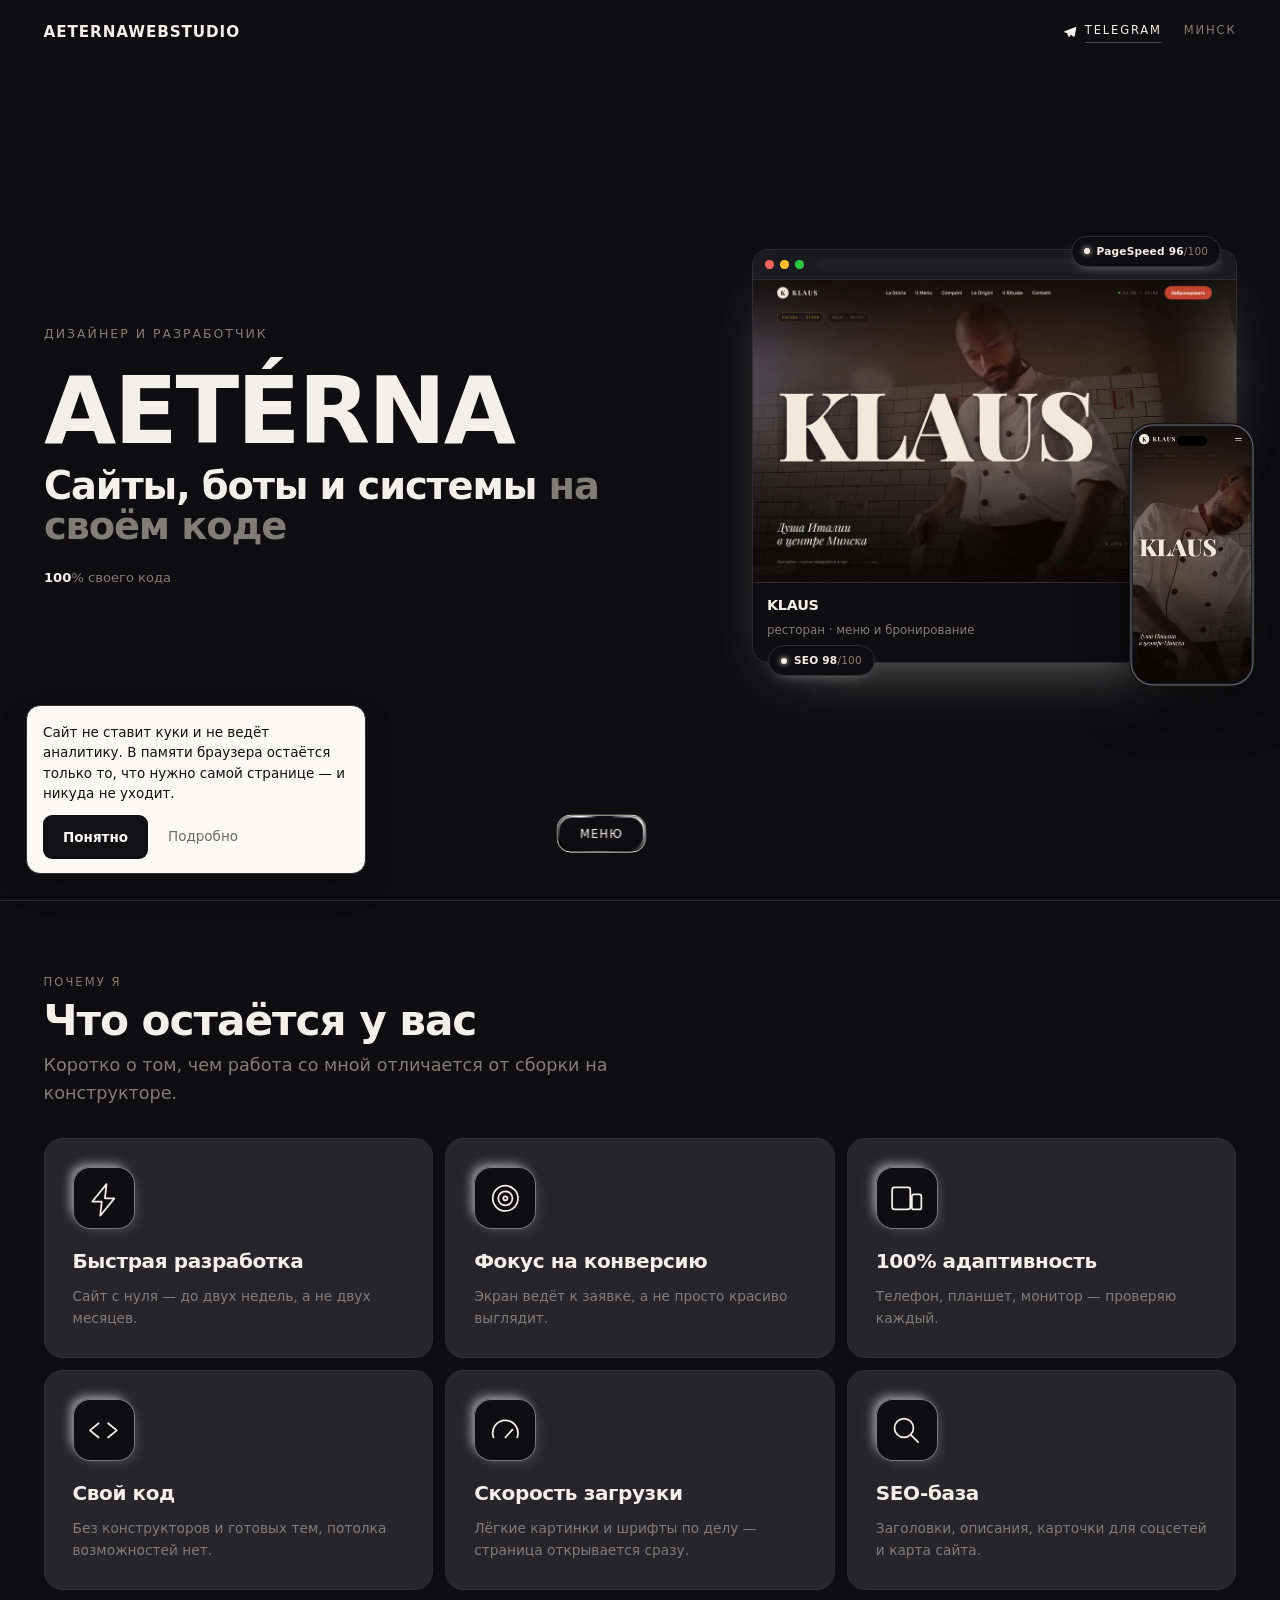
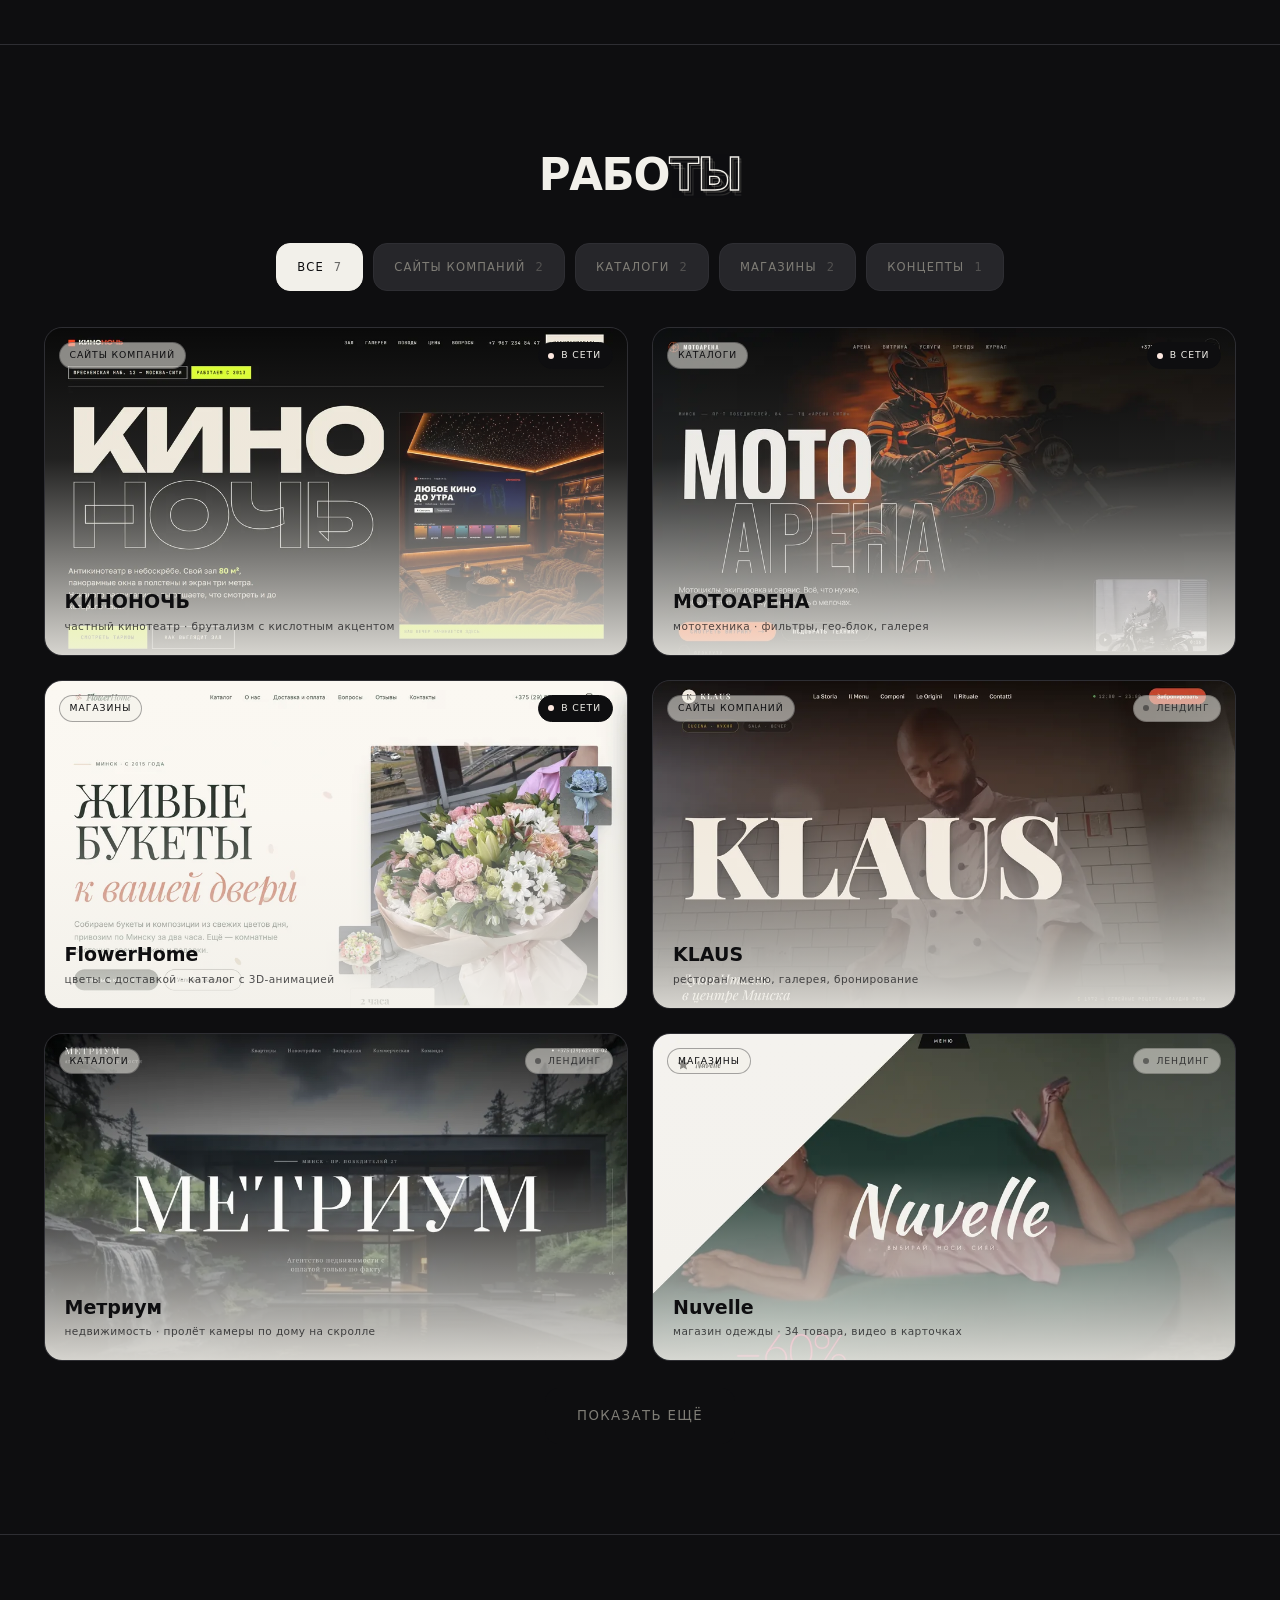
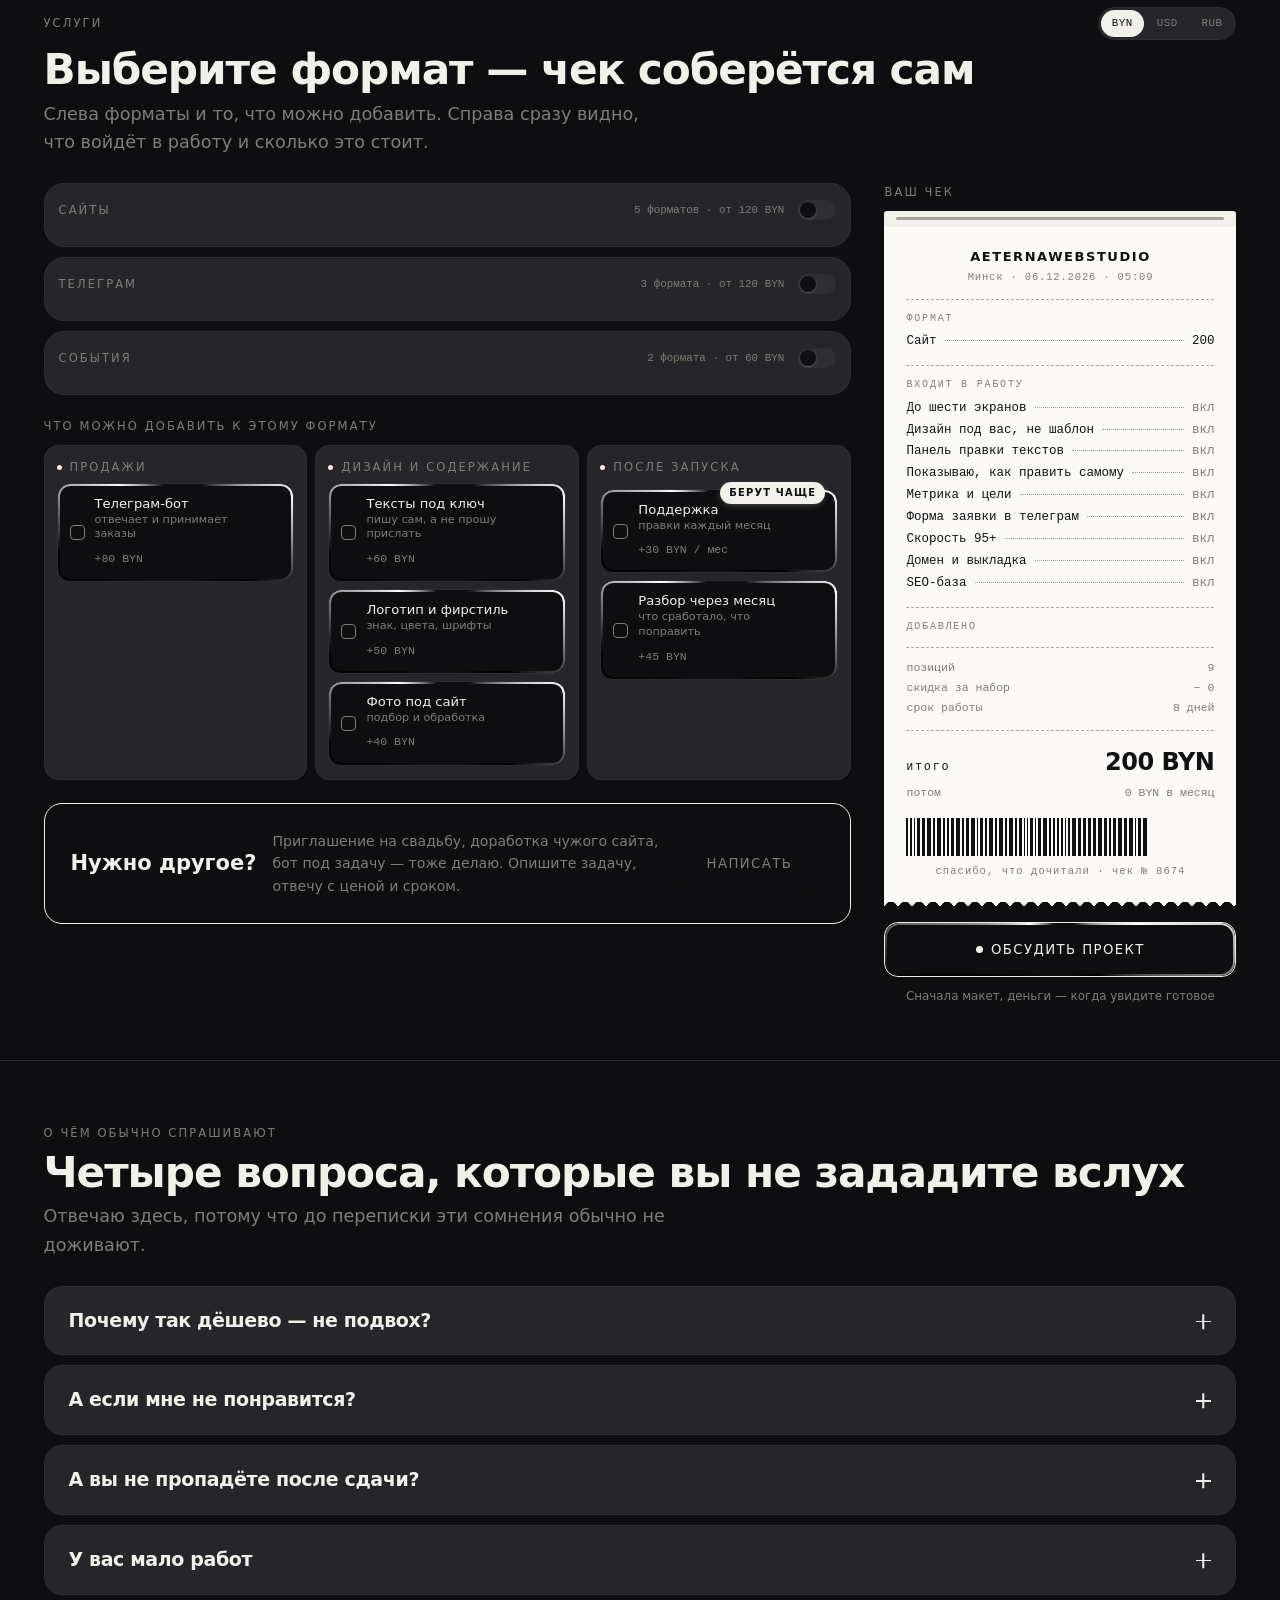
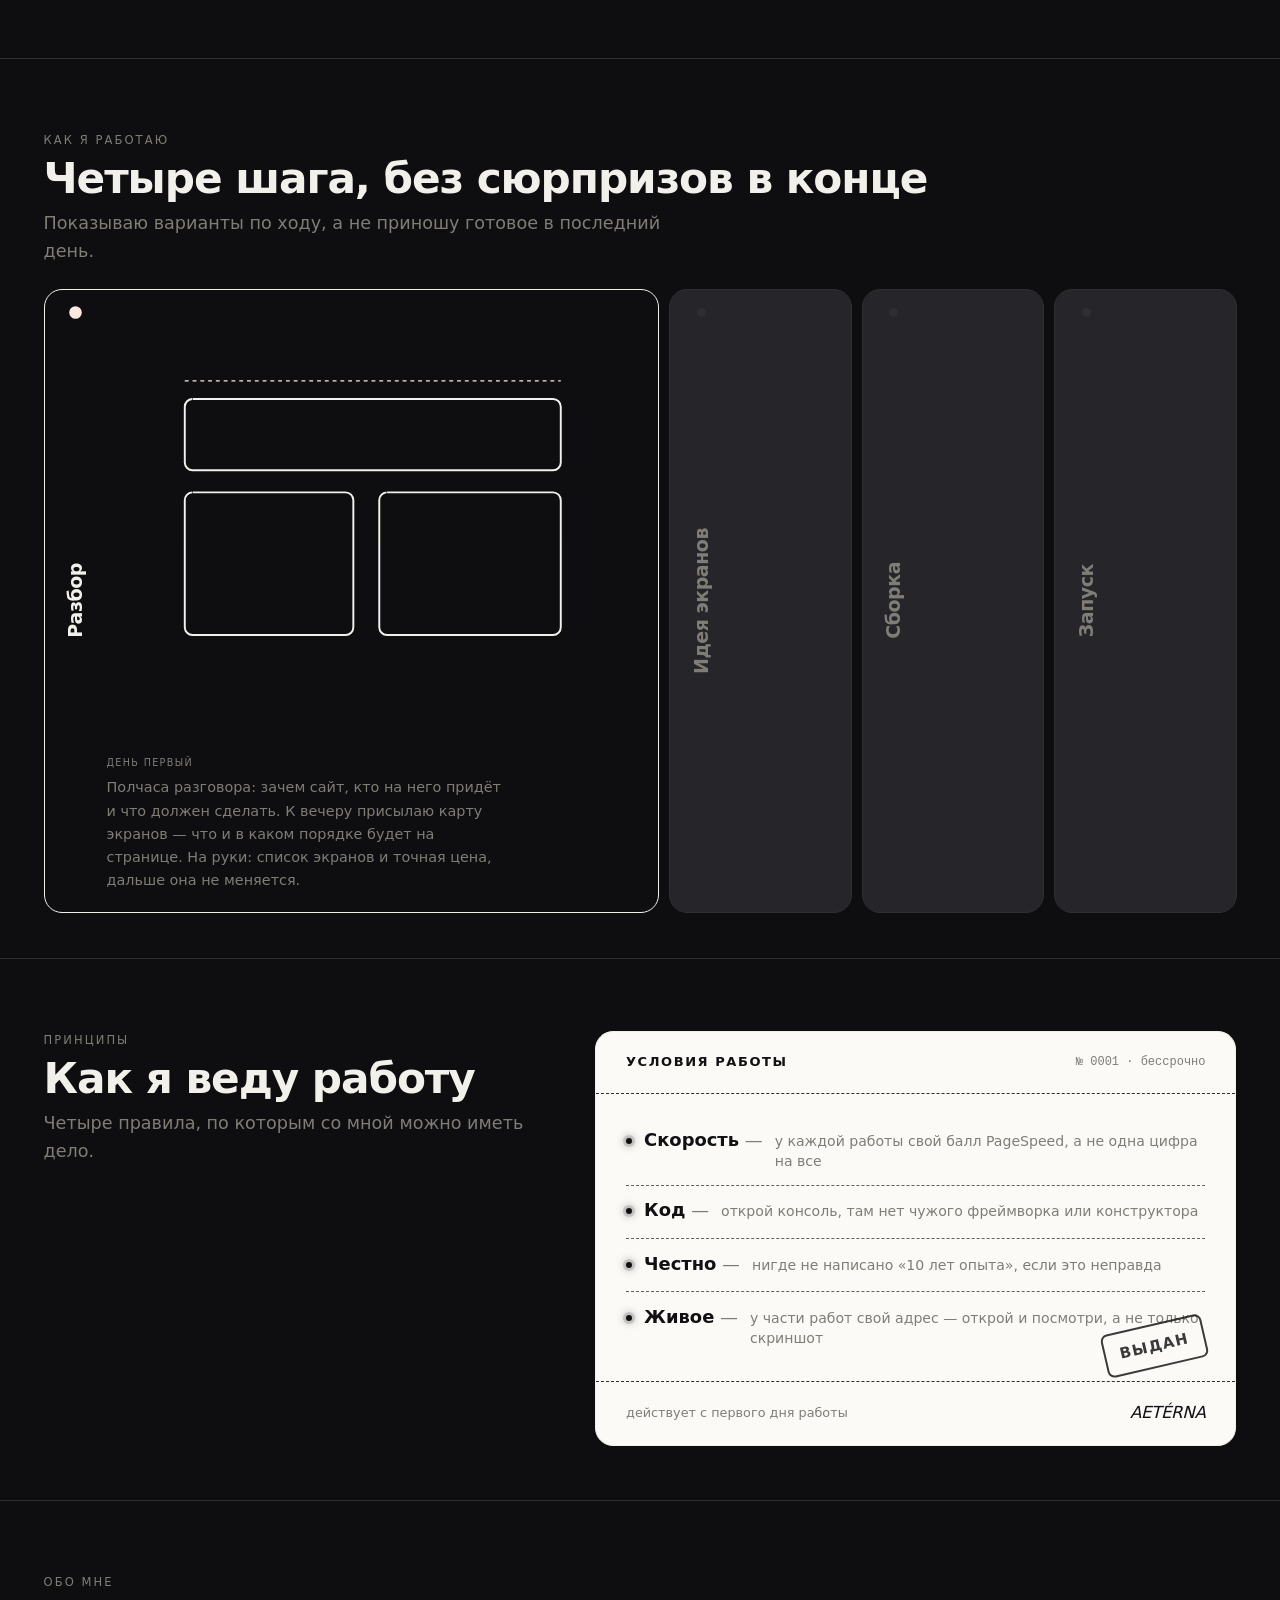
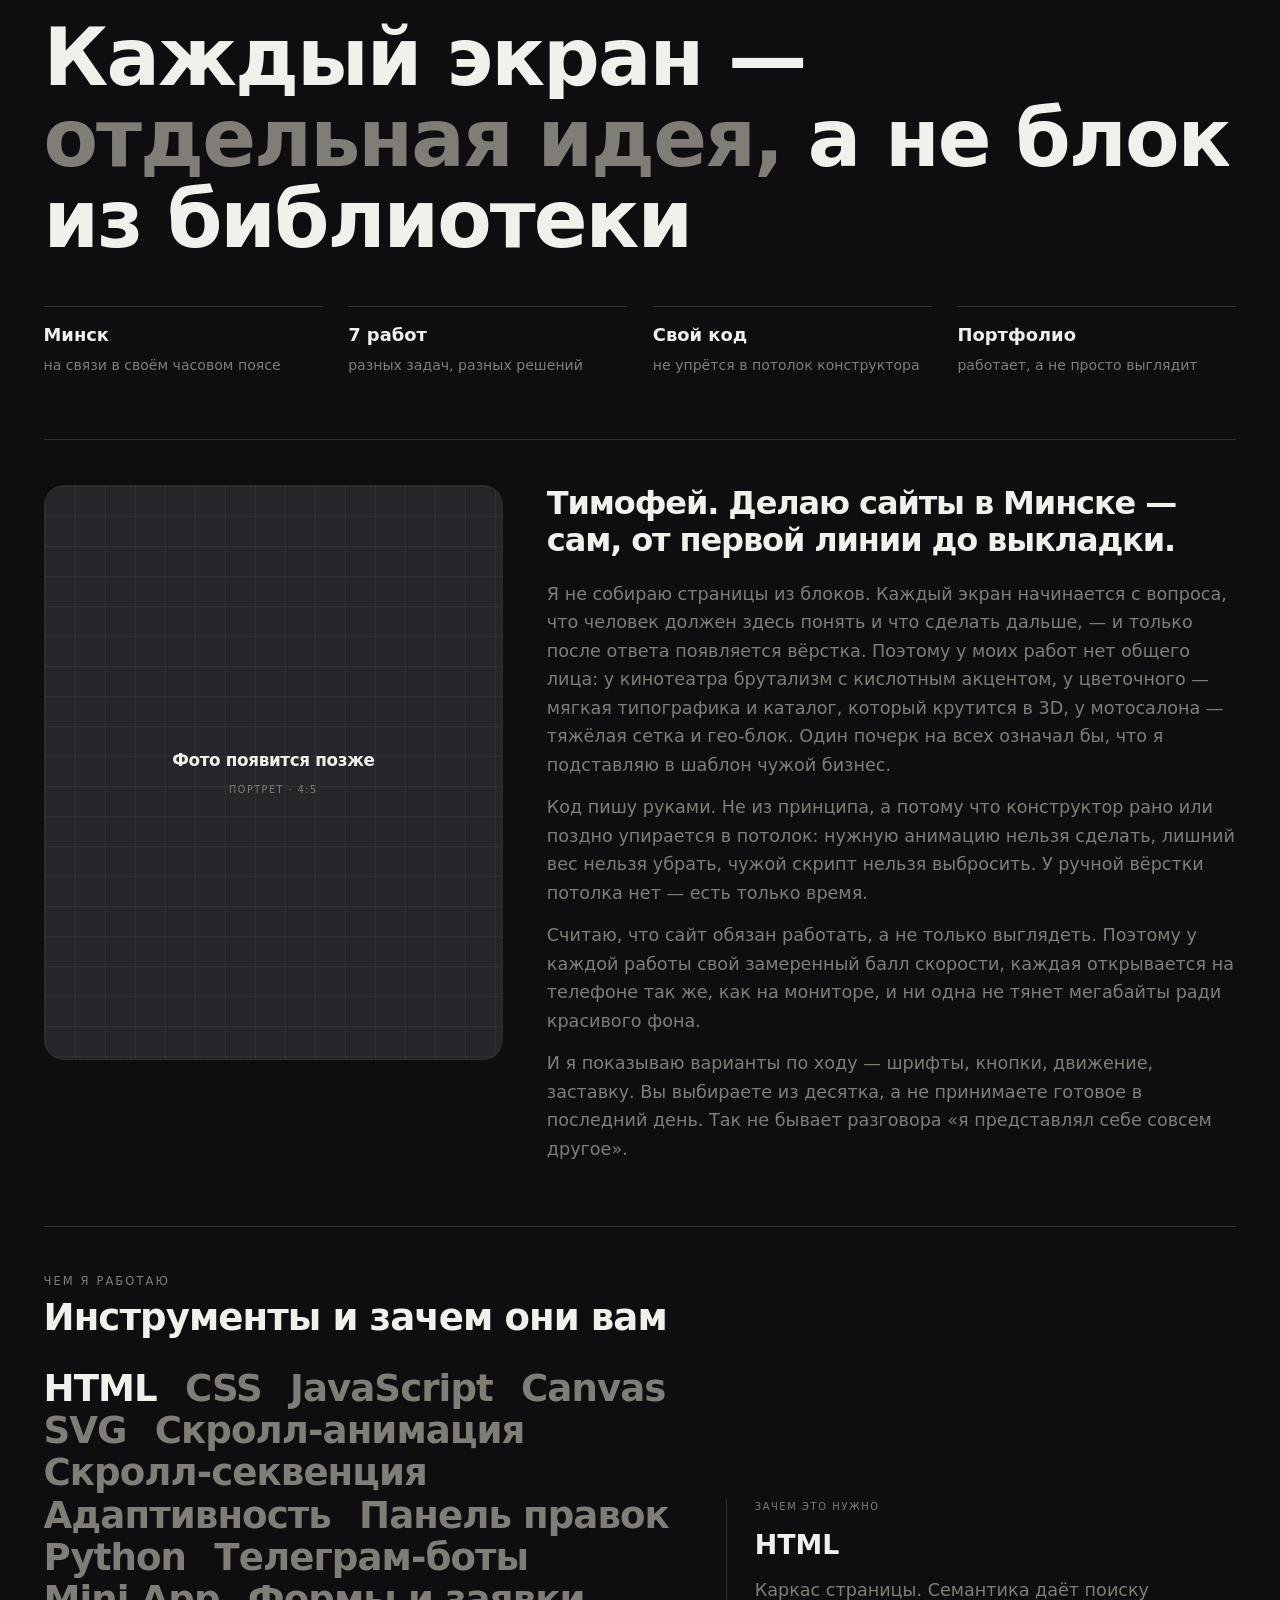
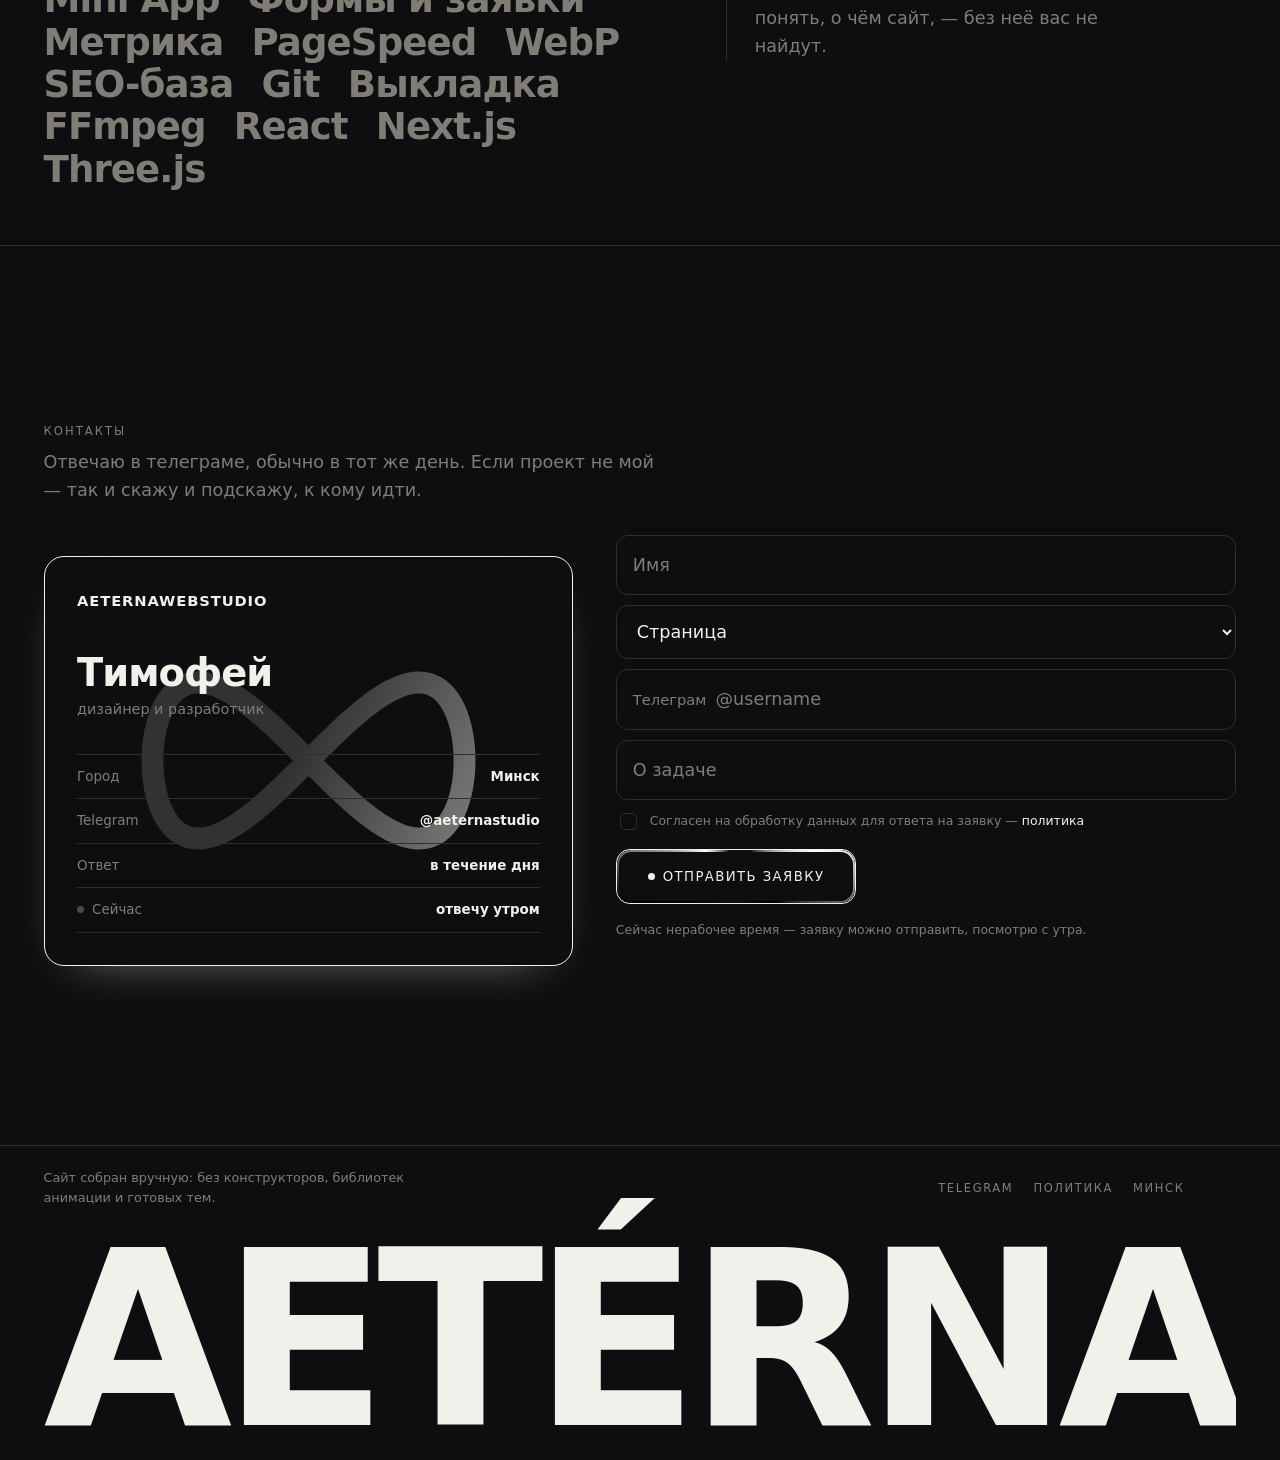
==== commit e458d180: "Первый экран показывается сразу, а не через четыре секунды Заставка укорочена вдвое (1450 -> 720мс)," ====
--- a/index.html
+++ b/index.html
@@ -56,7 +56,7 @@
      показалась». Без подсказки он находит его последним, уже разобрав
      весь скрипт. -->
 <link rel="preload" as="image" href="assets/works/klaus.webp" fetchpriority="high">
-<link rel="stylesheet" href="styles.min.css?v=177">
+<link rel="stylesheet" href="styles.min.css?v=178">
 </head>
 <!-- Класс обязан совпадать с DEFAULTS.macFrame в script.min.js — те же грабли,
      что с :root и палитрой. apply() ставит его уже после первой отрисовки,
@@ -531,7 +531,7 @@
   </div>
 </aside>
 
-<script src="script.min.js?v=188" defer></script>
+<script src="script.min.js?v=189" defer></script>
 
 <!-- Панель настройки убрана из публикации: посетителю она не нужна,
      а адрес ?tweak=1 открывал её кому угодно. Файлы tweak.js и tweak.css
--- a/styles.min.css
+++ b/styles.min.css
@@ -1 +1 @@
-:root{--bg:#f2f0ea;--ink:#111113;--dim:#6c6a64;--accent:#000000;--wire:#dbd7cc;--line:#d2cfc5;--paper:#fbfaf7;--paper-ink:#111113;--fh:"Unbounded", system-ui, sans-serif;--fb:"Onest", system-ui, sans-serif;--fm:ui-monospace, "SF Mono", "Cascadia Mono", Consolas, "Liberation Mono", monospace;--h1w:600;--h1size:9.1;--h1track:-.035;--h1lh:.92;--bodysize:1.05;--gridop:0;--cols:2;--maxw:1440px;--pad:max(clamp(18px, 3.4vw, 54px), calc((100% - var(--maxw)) / 2));--radius:12px;--curSize:9;--curRing:34}*{box-sizing:border-box}html,body{margin:0;padding:0}html{background:var(--bg)}body{background:var(--bg);color:var(--ink);font-family:var(--fb);font-size:calc(var(--bodysize) * 1rem);line-height:1.6;-webkit-font-smoothing:antialiased;overflow-x:hidden}body.is-cursor-custom,body.is-cursor-custom a,body.is-cursor-custom button{cursor:none}a{color:inherit;text-decoration:none}.top{position:fixed;inset:0 0 auto;z-index:40;display:flex;align-items:center;justify-content:space-between;gap:20px;padding:20px var(--pad);opacity:0;transform:translateY(-12px);transition:opacity .7s ease,transform .7s ease}.is-lit .top{opacity:1;transform:none}body.is-hidetop .top{opacity:0;transform:translateY(-110%);pointer-events:none}body.is-menu .top{opacity:1;transform:none;pointer-events:auto}.top__mark{font-family:var(--fh);font-weight:600;letter-spacing:.06em;font-size:.95rem}.top__right{display:flex;align-items:center;gap:22px}.top__place,.top__tg{font-size:.72rem;letter-spacing:.16em;text-transform:uppercase;color:var(--dim)}.top__place{padding-bottom:3px;border-bottom:1px solid transparent}.top__tg{display:inline-flex;align-items:center;gap:8px}.top__tgi{width:14px;height:14px;fill:currentColor;flex:none}@keyframes beat{0%{box-shadow:0 0 color-mix(in srgb,var(--accent) 45%,transparent)}70%{box-shadow:0 0 0 9px color-mix(in srgb,var(--accent) 0%,transparent)}to{box-shadow:0 0 color-mix(in srgb,var(--accent) 0%,transparent)}}.top__tg{position:relative;color:var(--ink)}.top__tg span{position:relative;padding-bottom:3px;border-bottom:1px solid color-mix(in srgb,var(--ink) 26%,transparent)}.top__tg span:after{content:"";position:absolute;left:0;right:0;bottom:-1px;height:1px;background:var(--ink);transform:scaleX(0);transform-origin:left;transition:transform .4s cubic-bezier(.22,1,.36,1)}.top__tg:hover span:after{transform:scaleX(1)}.top__tg[data-empty]{color:var(--dim)}.hero{position:relative;min-height:100svh;display:flex;flex-direction:column;padding:clamp(96px,12vh,150px) var(--pad) clamp(24px,4vh,44px);overflow:hidden}.hero__grid{position:absolute;inset:0;z-index:0;pointer-events:none;opacity:var(--gridop)}.hero__cols,.hero__rows{position:absolute;inset:0}.hero__cols i{position:absolute;top:0;bottom:0;width:1px;background:var(--line);transform:scaleY(var(--gin,0));transform-origin:top}.hero__rows i{position:absolute;left:0;right:0;height:1px;background:var(--line);transform:scaleX(var(--gin,0));transform-origin:left}.hero__cols i.is-key,.hero__rows i.is-key{background:var(--accent);opacity:.28}.bl{position:relative;--in:0;--rev:0}.bl__ph{position:absolute;inset:0;display:block;background:var(--wire);border-radius:var(--radius);transform:scaleX(var(--in));transform-origin:left center;clip-path:inset(0 0 0 calc(var(--rev) * 100%))}.bl__ph:after{content:"";position:absolute;inset:0;background:linear-gradient(90deg,transparent,color-mix(in srgb,var(--ink) 7%,transparent))}.bl__c{position:relative;display:block;clip-path:inset(0 calc((1 - var(--rev)) * 100%) 0 0)}.bl.is-done .bl__c{clip-path:none}.bl.is-done .bl__ph{display:none}.tile.is-done .tile__c{clip-path:none}.tile.is-done .tile__ph{display:none}.hero__inner{position:relative;z-index:2;flex:1;display:grid;grid-template-columns:minmax(0,1.15fr) minmax(0,.85fr);gap:clamp(24px,4vw,64px);align-items:center}.hero__left{display:flex;flex-direction:column;gap:clamp(14px,2.2vh,26px);align-items:flex-start}.bl--eyebrow{min-height:20px}.bl--eyebrow .bl__c{display:flex;align-items:center;gap:10px;font-size:.78rem;letter-spacing:.16em;text-transform:uppercase;color:var(--dim)}.dot{width:6px;height:6px;border-radius:50%;background:var(--accent);flex:none;box-shadow:0 0 5px 1px color-mix(in srgb,var(--accent) 55%,transparent)}.is-lit .dot{animation:pulse 2.4s ease-in-out infinite,glow 2.4s ease-in-out infinite}body.is-closed .meta__badge .dot,body.is-closed .ct__live{animation:none!important;background:var(--dim);box-shadow:none;opacity:.55}@keyframes pulse{0%,to{transform:scale(1);opacity:1}50%{transform:scale(1.5);opacity:.55}}@keyframes glow{0%,to{box-shadow:0 0 5px 1px color-mix(in srgb,var(--accent) 55%,transparent)}50%{box-shadow:0 0 10px 3px color-mix(in srgb,var(--accent) 70%,transparent)}}.hero__title{margin:0;display:flex;flex-direction:column;gap:6px;width:100%}.bl--h1 .bl__c{font-family:var(--fh);font-weight:var(--h1w);font-size:calc(var(--h1size) * 1vw);line-height:var(--h1lh);letter-spacing:calc(var(--h1track) * 1em);white-space:nowrap}.bl--h1{align-self:stretch}.bl--h2 .bl__c{font-family:var(--fh);font-weight:600;font-size:clamp(21px,3vw,44px);line-height:1.06;letter-spacing:-.03em;color:var(--ink)}.bl--h2 em{font-style:normal;color:var(--dim)}.eyebrow__place{display:none}.works__h:empty,.ct__h:empty,.svc__h:empty,.flow__h:empty,.works__h:has(.bl__c:empty),.ct__h:has(.bl__c:empty){display:none}.bl--meta .bl__c{display:flex;flex-wrap:wrap;align-items:center;gap:22px;font-size:.82rem;color:var(--dim)}.bl--meta b{font-family:var(--fh);color:var(--ink);font-weight:600}.meta__badge{display:none;align-items:center;gap:8px;padding:7px 14px;border-radius:999px;border:1px solid var(--line);font-size:.72rem;letter-spacing:.02em}.bl--art{width:100%}.bl--art .bl__c{display:block}.mac{--s-hi:#f4f4f6;--s-1:#dedee1;--s-2:#c9c9ce;--s-3:#aeaeb4;position:relative;border-radius:16px 16px 5px 5px;padding:10px 10px 13px;background:linear-gradient(178deg,var(--s-1) 0%,var(--s-2) 58%,var(--s-3) 100%);box-shadow:inset 0 1px 0 var(--s-hi),inset 1px 0 #fff9,inset -1px 0 #fff9,inset 0 -14px 18px -14px #00000059,0 1px #00000024}.mac__tag{position:absolute;top:-11px;right:14px;z-index:4;display:inline-flex;align-items:center;gap:7px;padding:6px 12px;border-radius:999px;background:var(--bg);border:1px solid var(--line);font-size:.66rem;letter-spacing:.06em;color:var(--dim);white-space:nowrap;box-shadow:0 6px 14px -8px color-mix(in srgb,var(--ink) 45%,transparent)}.mac__tag b{font-family:var(--fh);font-weight:600;color:var(--ink);letter-spacing:.02em}.mac__tag b [data-txt]{text-transform:capitalize}.mac__tag__v{display:inline-block}.mac__tag__of{color:var(--dim);font-weight:400}.mac__tag__v.is-swap{animation:tagSwap .5s ease}@keyframes tagSwap{0%{opacity:0;transform:translateY(3px)}to{opacity:1;transform:none}}.mac__tag .dot{animation:pulse 2.4s ease-in-out infinite,glow 2.4s ease-in-out infinite}.mac__tag--b{inset:auto auto -11px 14px}@media(max-width:900px){.mac__tag{top:-10px;right:10px;font-size:.6rem;padding:5px 10px}.mac__tag--b{inset:auto auto -10px 10px}}.is-nomac .mac__tag{top:-13px;right:16px}.is-nomac .mac__tag--b{inset:auto auto -13px 16px}.mac__hinge{height:4px;margin:0 7%;border-radius:0 0 3px 3px;background:linear-gradient(#b9b9bf,#d3d3d8)}.mac__base{position:relative;height:7px;margin:0 -3.2%;border-radius:0 0 9px 9px;background:linear-gradient(180deg,#ececee 0 1px,#cfcfd4 1px 55%,#a8a8ae)}.mac__base:after{content:"";position:absolute;top:0;left:50%;translate:-50% 0;width:13%;height:3px;border-radius:0 0 5px 5px;background:linear-gradient(#93939a,#b7b7bc)}.mac__sh{height:24px;margin:0 5%;background:radial-gradient(28% 60% at 50% 0%,rgba(0,0,0,.2),transparent 70%),radial-gradient(62% 100% at 50% 0%,rgba(0,0,0,.11),transparent 74%)}body:not(.is-nomac) .mac .shw{border-radius:6px;box-shadow:none;border-color:#0b0b0c}.mac__phone{position:absolute;right:clamp(-14px,-3%,-6px);bottom:clamp(-20px,-9%,-10px);z-index:4;width:clamp(64px,15vw,118px);border-radius:17%/8%;filter:drop-shadow(0 18px 24px rgba(0,0,0,.6));pointer-events:none;transform:translate3d(calc(var(--tx,0) * 15px),calc(var(--ty,0) * 15px),0) rotate(calc(var(--tx,0) * 2.2deg));transition:transform .9s cubic-bezier(.22,1,.36,1)}.mac.is-live .mac__phone{transition:transform .16s ease-out}@media(hover:none){.mac{animation:macFloat 7s ease-in-out infinite}.mac__phone{animation:phFloat 7s ease-in-out infinite}@keyframes macFloat{0%,to{transform:translateZ(0)}50%{transform:translate3d(0,-7px,0)}}@keyframes phFloat{0%,to{transform:translateZ(0) rotate(0)}50%{transform:translate3d(0,6px,0) rotate(-1.4deg)}}}@media(prefers-reduced-motion:reduce){.mac__phone{transform:none;transition:none;animation:none}.mac{animation:none}}.mac__phone__scr{position:relative;aspect-ratio:9/19.5;border-radius:17%/8%;overflow:hidden;background:#000;box-shadow:0 0 0 1.5px #1b1b1f,0 0 0 2.5px #6e6e78,0 0 0 4px #131316}.mac__phone__img{width:100%;height:100%;object-fit:cover;object-position:top;display:block}.mac__phone__isl{position:absolute;top:3.4%;left:50%;translate:-50% 0;width:25%;aspect-ratio:2.9/1;border-radius:999px;background:#000;z-index:2}.is-nomac .mac{padding:0;background:none;box-shadow:none}.is-nomac .mac__hinge,.is-nomac .mac__base,.is-nomac .mac__sh{display:none}.mac{will-change:transform;transform:translate3d(calc(var(--tx,0) * 22px),calc(var(--ty,0) * 22px),0);transition:transform .9s cubic-bezier(.22,1,.36,1)}.mac.is-live{transition:transform .16s ease-out}.shw{position:relative;display:flex;flex-direction:column;border-radius:16px;overflow:hidden;background:var(--bg);border:1px solid var(--line);box-shadow:0 26px 60px -34px color-mix(in srgb,var(--ink) 55%,transparent);transition:box-shadow .9s cubic-bezier(.22,1,.36,1)}.mac.is-live .shw{transition:box-shadow .3s ease;box-shadow:0 40px 80px -38px color-mix(in srgb,var(--ink) 62%,transparent)}.shw__bar{flex:none;height:30px;display:flex;align-items:center;gap:6px;padding:0 12px;background:color-mix(in srgb,var(--wire) 55%,var(--bg));border-bottom:1px solid var(--line)}.shw__bar i{width:9px;height:9px;border-radius:50%;flex:none;box-shadow:inset 0 0 0 .5px color-mix(in srgb,var(--ink) 16%,transparent)}.shw__bar i:nth-child(1){background:#ff5f57}.shw__bar i:nth-child(2){background:#febc2e}.shw__bar i:nth-child(3){background:#28c840}.shw__url{margin-left:8px;flex:1;height:14px;border-radius:999px;background:color-mix(in srgb,var(--line) 55%,var(--bg))}.shw__view{position:relative;aspect-ratio:16/10;background:var(--wire);overflow:hidden}.shw__p{position:absolute;inset:0;opacity:0;filter:blur(22px);transform:scale(1.08);transition:opacity .6s ease,filter .8s ease,transform .9s cubic-bezier(.22,1,.36,1)}.shw__p.is-on{opacity:1;filter:blur(0);transform:none;z-index:2}.shw__p.is-out{opacity:1;z-index:1}.shw__img{position:absolute;inset:0;width:100%;height:100%;object-fit:cover;object-position:top}.shw__p[data-k=dark]{background:#16161a}.shw__p[data-k=noir]{background:#1d2124}.shw__p[data-k=amber]{background:#141210}.shw__p[data-k=rose]{background:#f3e7e4}.shw__p[data-k=acid]{background:#101012}.shw__p[data-k=bloom]{background:#f2ede2}.shw__foot{flex:none;display:grid;grid-template-columns:minmax(0,1fr) auto;align-items:center;gap:4px 14px;padding:11px 14px 12px;border-top:1px solid var(--line)}.shw__foot{padding-bottom:22px}@media(max-width:560px){.shw__foot{padding-bottom:24px}}.shw__n{grid-column:1;font-family:var(--fh);font-weight:600;font-size:.9rem;letter-spacing:-.02em;overflow:hidden;text-overflow:ellipsis;white-space:nowrap}.shw__d{grid-column:1;grid-row:2;font-size:.74rem;color:var(--dim);overflow:hidden;text-overflow:ellipsis;white-space:nowrap}.shw__dots{grid-column:2;grid-row:1 / span 2;display:flex;gap:6px}.shw__dots button{width:7px;height:7px;padding:0;border:0;border-radius:50%;background:var(--line);cursor:pointer;transition:background .3s ease,transform .35s cubic-bezier(.22,1,.36,1)}.shw__dots button.is-on{background:var(--ink);transform:scale(1.35)}.shw__dots button:hover{background:var(--dim)}@media(max-width:900px){.shw__view{aspect-ratio:16/9}}@media(prefers-reduced-motion:reduce){.shw__p{transition:opacity .2s linear;transform:none;filter:none}.shw{transition:none}}.hero__right{position:relative}.tiles{display:grid;grid-template-columns:repeat(3,1fr);gap:8px}.tile{position:relative;aspect-ratio:4/3;overflow:hidden;border-radius:var(--radius);--in:0;--rev:0}.tile__ph{position:absolute;inset:0;background:var(--wire);transform:scale(var(--in));transform-origin:center}.tile__c{position:absolute;inset:0;display:flex;flex-direction:column;justify-content:flex-end;gap:5px;padding:9px;background:var(--wire);clip-path:inset(calc((1 - var(--rev)) * 100%) 0 0 0);transition:transform .5s cubic-bezier(.22,1,.36,1)}.tile__bar{height:4px;border-radius:2px;background:var(--line)}.tile__bar--a{background:var(--accent);opacity:.85}.tile__n{font-size:.62rem;letter-spacing:.1em;text-transform:uppercase;color:color-mix(in srgb,var(--ink) 78%,var(--wire))}.tile:hover .tile__c{transform:scale(1.04)}.tile:hover .tile__n{color:var(--ink)}.hero__foot{position:relative;z-index:2;margin-top:auto;padding-top:22px}.bl--foot .bl__c{display:grid;grid-template-columns:1fr auto 1fr;align-items:center;font-size:.72rem;letter-spacing:.12em;text-transform:uppercase;color:var(--dim)}.bl--foot .hero__stage{justify-self:end}.hbtn--menu{justify-self:center}.hero__scroll{display:inline-flex;align-items:center;gap:9px}.hero__scroll i{width:26px;height:1px;background:var(--dim);position:relative;overflow:hidden}.is-lit .hero__scroll i:after{content:"";position:absolute;inset:0;background:var(--accent);animation:run 1.9s cubic-bezier(.76,0,.24,1) infinite}@keyframes run{0%{transform:translate(-100%)}60%,to{transform:translate(100%)}}.hero__stage{font-family:var(--fb);color:var(--accent)}.hbtn{position:relative;display:inline-flex;align-items:center;justify-content:center;gap:.6em;min-width:calc(var(--btnMinW, 12.5) * 1em);padding:calc(var(--btnPadY, 16) * 1px) calc(var(--btnPadX, 34) * 1px);border:calc(var(--btnBw, 1) * 1px) solid var(--ink);border-radius:calc(var(--btnR, 999) * 1px);background:var(--bg);color:var(--ink);font:inherit;font-size:calc(var(--btnFs, .78) * 1rem);letter-spacing:calc(var(--btnTrack, .14) * 1em);overflow:hidden;cursor:pointer;-webkit-tap-highlight-color:transparent;transition:min-width var(--btnSpeed, .45s) cubic-bezier(.76,0,.24,1),padding var(--btnSpeed, .45s) cubic-bezier(.76,0,.24,1)}[data-btn=wide] .hbtn{text-transform:uppercase}body.is-btn-lower .hbtn{text-transform:none}.hbtn--quiet{border-color:transparent;color:var(--dim);min-width:0}.hbtn--quiet:hover{color:var(--bg)}.hbtn--menu{min-width:0;padding:9px 22px;font-size:.72rem}[data-btn=wide] .hbtn--menu{padding:9px 22px;font-size:.72rem}.hbtn--quiet .hbtn__dot,.hbtn--menu .hbtn__dot{position:absolute;left:50%;top:50%;margin:-4px 0 0 -4px;opacity:0;transition:transform .55s cubic-bezier(.76,0,.24,1),opacity .18s ease}.hbtn--quiet:hover .hbtn__dot,.hbtn--quiet:focus-visible .hbtn__dot,.hbtn--menu:hover .hbtn__dot,.hbtn--menu:focus-visible .hbtn__dot{opacity:1}.hbtn__dot{width:calc(var(--btnDot, 8) * 1px);height:calc(var(--btnDot, 8) * 1px);flex:none;border-radius:50%;background:var(--ink);transition:transform var(--btnFill, .55s) cubic-bezier(.76,0,.24,1)}.hbtn__label{transition:transform .5s cubic-bezier(.76,0,.24,1),opacity .35s ease}.hbtn__over{position:absolute;inset:0;display:flex;align-items:center;justify-content:center;color:var(--bg);transform:translate(-4rem);opacity:0;transition:transform .5s cubic-bezier(.76,0,.24,1),opacity .35s ease}.hbtn__st{display:none;align-items:center;gap:.55em;white-space:nowrap}.hbtn__st svg{width:1em;height:1em;flex:none}.hbtn:hover .hbtn__dot,.hbtn:focus-visible .hbtn__dot,.hbtn:not([data-state=idle]) .hbtn__dot{transform:scale(46)}.hbtn:hover .hbtn__label,.hbtn:focus-visible .hbtn__label,.hbtn:not([data-state=idle]) .hbtn__label{transform:translate(5rem);opacity:0}.hbtn:hover .hbtn__over,.hbtn:focus-visible .hbtn__over,.hbtn:not([data-state=idle]) .hbtn__over{transform:none;opacity:1}.hbtn[data-state=idle] .hbtn__st--idle,.hbtn[data-state=loading] .hbtn__st--load,.hbtn[data-state=success] .hbtn__st--done{display:inline-flex}.hbtn[data-state=loading]{min-width:9em;padding-left:14px;padding-right:14px}.hbtn__spin{width:1em;height:1em;flex:none;border-radius:50%;border:2px solid color-mix(in srgb,var(--bg) 35%,transparent);border-top-color:var(--bg);animation:hspin .7s linear infinite}@keyframes hspin{to{transform:rotate(360deg)}}[data-btn=line] .hbtn{min-width:0;padding:10px 2px 12px;border:0;border-radius:0;background:transparent;text-transform:uppercase;font-size:.78rem;letter-spacing:.14em}[data-btn=line] .hbtn__dot{display:none}[data-btn=line] .hbtn:after{content:"";position:absolute;left:0;right:0;bottom:0;height:1px;background:var(--ink);transform:scaleX(0);transform-origin:center;transition:transform .45s cubic-bezier(.22,1,.36,1)}[data-btn=line] .hbtn:hover:after,[data-btn=line] .hbtn:focus-visible:after,[data-btn=line] .hbtn:not([data-state=idle]):after{transform:scaleX(1)}[data-btn=line] .hbtn:hover .hbtn__label,[data-btn=line] .hbtn:focus-visible .hbtn__label{transform:none;opacity:1}[data-btn=line] .hbtn:not([data-state=idle]) .hbtn__label{opacity:0}[data-btn=line] .hbtn__over{color:var(--ink);background:var(--bg);transform:none}[data-btn=line] .hbtn[data-state=idle] .hbtn__over{opacity:0}[data-btn=line] .hbtn__spin{border-color:color-mix(in srgb,var(--ink) 28%,transparent);border-top-color:var(--ink)}@media(prefers-reduced-motion:reduce){.hbtn__dot,.hbtn__label,.hbtn__over{transition:none}}.hero__foot{z-index:80}.hbtn__slot{display:block;justify-self:center}.hbtn--float{position:fixed;left:0;top:0;margin:0;z-index:85;transform:translate3d(var(--fx,0px),var(--fy,0px),0);will-change:transform}@media(prefers-reduced-motion:reduce){.hbtn--float{transition:none}}.menu{position:fixed;inset:0;z-index:60;background:var(--bg);clip-path:inset(100% 0 0 0);pointer-events:none;transition:clip-path .85s cubic-bezier(.76,0,.24,1)}body.is-menu .menu{clip-path:inset(0 0 0 0);pointer-events:auto}.menu__inner{height:100%;display:grid;grid-template-columns:minmax(0,1fr) auto;gap:clamp(24px,5vw,80px);align-items:center;padding:clamp(90px,13vh,150px) var(--pad) clamp(80px,11vh,120px)}.menu__list{list-style:none;margin:0;padding:0}.menu__list li{overflow:hidden}.menu__list a{display:block;position:relative;width:max-content;font-family:var(--fh);font-weight:var(--h1w);font-size:clamp(26px,4.9vw,74px);line-height:1.04;letter-spacing:calc(var(--h1track) * 1em);transform:translateY(108%);transition:transform .75s cubic-bezier(.22,1,.36,1),color .3s ease;transition-delay:calc(var(--i) * 65ms)}body.is-menu .menu__list a{transform:none}.menu__list a:after{content:"";position:absolute;left:0;right:0;bottom:.08em;height:2px;background:var(--accent);transform:scaleX(0);transform-origin:right;transition:transform .5s cubic-bezier(.22,1,.36,1)}.menu__list a:hover:after{transform:scaleX(1);transform-origin:left}.menu__side{display:flex;flex-direction:column;gap:20px;align-items:flex-start;opacity:0;transform:translateY(16px);transition:opacity .6s ease .4s,transform .6s ease .4s}body.is-menu .menu__side{opacity:1;transform:none}.menu__meta{display:flex;flex-direction:column;gap:6px;font-size:.72rem;letter-spacing:.14em;text-transform:uppercase;color:var(--dim)}.menu__meta a:hover{color:var(--accent)}.menu__tg{display:inline-flex;align-items:center;gap:8px}.menu__tgi{width:14px;height:14px;fill:currentColor;flex:none}.menu__tg span{position:relative;padding-bottom:3px;border-bottom:1px solid color-mix(in srgb,currentColor 32%,transparent)}.menu__tg span:after{content:"";position:absolute;left:0;right:0;bottom:-1px;height:1px;background:currentColor;transform:scaleX(0);transform-origin:left;transition:transform .4s cubic-bezier(.22,1,.36,1)}.menu__tg:hover span:after{transform:scaleX(1)}.lamp{position:fixed;inset:0;z-index:35;pointer-events:none;background:radial-gradient(var(--lampR,420px) var(--lampR,420px) at var(--gx,50vw) var(--gy,50vh),color-mix(in srgb,var(--ink) 11%,transparent) 0,color-mix(in srgb,var(--ink) 6%,transparent) 38%,color-mix(in srgb,var(--ink) 2%,transparent) 62%,transparent 78%);opacity:0;transition:opacity .6s ease}body.is-lamp .lamp{opacity:1}.glow{position:absolute;inset:0;z-index:1;pointer-events:none;border-radius:inherit;background:radial-gradient(42% 54% at var(--mx,50%) var(--my,50%),color-mix(in srgb,var(--ink) 12%,transparent) 0,color-mix(in srgb,var(--ink) 4%,transparent) 46%,transparent 74%);opacity:0;transition:opacity .4s ease}.is-glow>.glow{opacity:1}.adv__c,.fmt,.wchip,.stk__i{position:relative}@media(prefers-reduced-motion:reduce){.lamp{display:none}.glow{transition:none}}.cursor{position:fixed;inset:0;z-index:90;pointer-events:none;display:none}body.is-cursor-custom .cursor{display:block}.cursor>*{position:absolute;top:0;left:0;opacity:0}.cursor__cross{inset:0;width:100%;height:100%}.cursor__cx,.cursor__cy{position:absolute;background:var(--accent);opacity:.34}.cursor__cx{left:0;right:0;height:1px;transform:translateY(var(--my,0))}.cursor__cy{top:0;bottom:0;width:1px;transform:translate(var(--mx,0))}.cursor__dot{width:calc(var(--curSize) * 1px);height:calc(var(--curSize) * 1px);margin:calc(var(--curSize) * -.5px) 0 0 calc(var(--curSize) * -.5px);border-radius:50%;background:var(--accent);transform:translate(var(--mx,0),var(--my,0))}.cursor__ring{width:var(--rw, 34px);height:var(--rh, 34px);margin-top:calc(var(--rh, 34px) / -2);margin-left:calc(var(--rw, 34px) / -2);border:1px solid var(--accent);border-radius:999px;transform:translate(var(--rx,0),var(--ry,0));transition:width .3s cubic-bezier(.22,1,.36,1),height .3s cubic-bezier(.22,1,.36,1),border-radius .3s ease,opacity .2s ease}.cursor__frame{width:38px;height:38px;margin:-19px 0 0 -19px;transform:translate(var(--rx,0),var(--ry,0)) scale(var(--rs,1))}.cursor__frame i{position:absolute;width:9px;height:9px;border:1px solid var(--accent)}.cursor__frame i:nth-child(1){top:0;left:0;border-right:0;border-bottom:0}.cursor__frame i:nth-child(2){top:0;right:0;border-left:0;border-bottom:0}.cursor__frame i:nth-child(3){bottom:0;left:0;border-right:0;border-top:0}.cursor__frame i:nth-child(4){bottom:0;right:0;border-left:0;border-top:0}.cursor__lens{width:120px;height:120px;margin:-60px 0 0 -60px;border-radius:50%;background:var(--ink);mix-blend-mode:difference;transform:translate(var(--rx,0),var(--ry,0)) scale(var(--rs,1))}.cursor__read{margin:14px 0 0 14px;display:flex;gap:8px;font-family:var(--fb);font-size:10px;letter-spacing:.1em;color:var(--accent);transform:translate(var(--mx,0),var(--my,0))}[data-cursor=crosshair] .cursor__cross,[data-cursor=crosshair] .cursor__dot,[data-cursor=ruler] .cursor__cross,[data-cursor=ruler] .cursor__read,[data-cursor=ruler] .cursor__dot,[data-cursor=dot] .cursor__dot,[data-cursor=dot] .cursor__ring,[data-cursor=frame] .cursor__dot,[data-cursor=frame] .cursor__frame,[data-cursor=lens] .cursor__lens,[data-cursor=minimal] .cursor__dot{opacity:1}@media(max-width:900px){.hero__inner{grid-template-columns:1fr;align-items:start;gap:26px}.bl--h1 .bl__c{font-size:clamp(38px,13vw,92px);white-space:normal}.top__place{display:none}.eyebrow__place{display:inline}.meta__stat{display:none}.meta__badge{display:inline-flex}.shw__n{font-size:1rem}.shw__d{font-size:.82rem}.menu__inner{grid-template-columns:1fr;align-content:center;gap:28px}.menu__list a{font-size:clamp(22px,8.4vw,44px)}.tiles{grid-template-columns:repeat(3,1fr)}body.is-cursor-custom{cursor:auto}.cursor{display:none!important}}@media(prefers-reduced-motion:reduce){*{animation-duration:.01ms!important;transition-duration:.01ms!important}}.works{position:relative;padding:clamp(80px,12vh,150px) var(--pad) clamp(70px,10vh,120px);border-top:1px solid var(--line)}.works__head{display:flex;flex-direction:column;gap:12px;align-items:center;text-align:center;margin-bottom:clamp(28px,5vh,52px)}.works__h{align-self:auto}.bl--h2b{align-self:stretch}.bl--h2b .bl__c{margin:0;font-family:var(--fh);font-weight:var(--h1w);font-size:clamp(26px,4.2vw,58px);line-height:1.04;letter-spacing:calc(var(--h1track) * 1em)}.works__lead{max-width:52ch}.works__lead .bl__c{margin:0;color:var(--dim)}.wfilter{display:flex;flex-wrap:wrap;justify-content:center;gap:10px;margin-bottom:clamp(24px,4vh,36px)}.wchip{display:flex;align-items:center;gap:10px;border:1px solid var(--line);border-radius:14px;padding:14px 20px;background:var(--wire);color:var(--dim);cursor:pointer;font:inherit;font-size:.72rem;letter-spacing:.1em;text-transform:uppercase;transition:border-color .3s ease,background .3s ease,color .3s ease}.wchip b{font-weight:400;opacity:.5}.wchip:hover{border-color:var(--ink);color:var(--ink)}.wchip.is-on{background:var(--ink);border-color:var(--ink);color:var(--bg)}.wchip.is-on b{opacity:.6}.wgrid{display:grid;grid-template-columns:repeat(2,minmax(0,1fr));gap:24px}.wcard{position:relative;aspect-ratio:16/9;border-radius:18px;overflow:hidden;border:1px solid var(--line);background:var(--wire);display:flex;align-items:flex-end;padding:20px;cursor:default}.wcard.is-open-able{cursor:pointer}.wcard[hidden]{display:none}.wcard__shot{position:absolute;inset:0;z-index:0;width:100%;height:100%;object-fit:cover;object-position:top}.wcard__empty{position:absolute;inset:0;z-index:0;display:flex;align-items:center;justify-content:center;padding:0 20px;background-image:linear-gradient(to right,color-mix(in srgb,var(--ink) 6%,transparent) 1px,transparent 1px),linear-gradient(to bottom,color-mix(in srgb,var(--ink) 6%,transparent) 1px,transparent 1px);background-size:26px 26px;font-size:.6rem;letter-spacing:.1em;text-transform:uppercase;color:var(--dim);text-align:center}.wcard__shade{position:absolute;inset:0;z-index:1;background:linear-gradient(to top,color-mix(in srgb,var(--ink) 88%,transparent),color-mix(in srgb,var(--ink) 10%,transparent) 60%,transparent)}.wcard__badge{position:absolute;top:14px;left:14px;z-index:2;font-family:var(--fb);font-size:.58rem;letter-spacing:.1em;text-transform:uppercase;color:var(--bg);border:1px solid color-mix(in srgb,var(--bg) 35%,transparent);background:color-mix(in srgb,var(--ink) 55%,transparent);border-radius:100px;padding:5px 10px}.wcard:after{content:"";position:absolute;inset:0;z-index:1;pointer-events:none;background:linear-gradient(105deg,transparent 38%,color-mix(in srgb,#fff 42%,transparent) 50%,transparent 62%);transform:translate(-120%)}.wcard:hover:after{animation:wscan .85s cubic-bezier(.4,0,.2,1)}@keyframes wscan{to{transform:translate(120%)}}@media(hover:none){.works.is-in .wcard:after{animation:wscan 1s cubic-bezier(.4,0,.2,1) var(--d,0ms)}}.wcard__live{position:absolute;top:14px;right:14px;z-index:2;display:inline-flex;align-items:center;gap:7px;font-family:var(--fb);font-size:.58rem;letter-spacing:.1em;text-transform:uppercase;color:color-mix(in srgb,var(--bg) 72%,transparent);border:1px solid color-mix(in srgb,var(--bg) 22%,transparent);background:color-mix(in srgb,var(--ink) 55%,transparent);border-radius:100px;padding:5px 11px 5px 9px}.wcard__live .dot{background:color-mix(in srgb,var(--bg) 45%,transparent);box-shadow:none;animation:none!important}.wcard__live.is-live{color:var(--ink);background:var(--bg);border-color:var(--bg);font-weight:500}.wcard__live.is-live .dot{background:var(--accent)}.is-lit .wcard__live.is-live .dot{animation:pulse 2.4s ease-in-out infinite,glow 2.4s ease-in-out infinite!important}.wpanel{display:grid;grid-template-rows:0fr;transition:grid-template-rows .45s cubic-bezier(.22,1,.36,1)}.wrow.is-open .wpanel{grid-template-rows:1fr}.wpanel__in{overflow:hidden;visibility:hidden;transition:visibility 0s .45s}.wrow.is-open .wpanel__in{visibility:visible;transition-delay:0s}.wpanel__b{border:1px solid var(--line);border-top:0;border-radius:0 0 18px 18px;margin:-18px 0 0;padding:38px 20px 20px;background:var(--wire)}.wpanel__tags{display:flex;flex-wrap:wrap;gap:8px}.wpanel__tags span{border:1px solid var(--line);border-radius:100px;padding:4px 11px;font-size:.58rem;letter-spacing:.1em;text-transform:uppercase;color:var(--dim)}.wpanel__d{margin:12px 0 0;color:var(--dim);font-size:.84rem;line-height:1.5}.wpanel__note{margin:14px 0 0;color:var(--dim);font-size:.72rem;letter-spacing:.06em;text-transform:uppercase}.wpanel__go{display:inline-flex;align-items:center;gap:9px;margin-top:16px;border:1px solid var(--ink);border-radius:100px;padding:11px 18px;font-size:.72rem;letter-spacing:.08em;text-transform:uppercase;color:var(--ink);transition:background .3s ease,color .3s ease}.wpanel__go i{font-style:normal;transition:transform .3s cubic-bezier(.22,1,.36,1)}.wpanel__go:hover{background:var(--ink);color:var(--bg)}.wpanel__go:hover i{transform:translate(2px,-2px)}.wrow.is-open .wcard{border-radius:18px 18px 0 0}.wcard__meta{position:relative;z-index:2;color:var(--bg)}.wcard__meta .t{font-family:var(--fh);font-weight:600;font-size:clamp(14px,1.5vw,19px);line-height:1.1}.wcard__meta .s{font-size:.66rem;margin-top:6px;letter-spacing:.04em;color:color-mix(in srgb,var(--bg) 72%,transparent)}.wmore{display:flex;justify-content:center;margin-top:clamp(20px,3vh,32px)}.works .bl__ph{transform:scaleX(0);clip-path:inset(0 0 0 0)}.works .bl__c{clip-path:inset(0 100% 0 0)}.works.is-in .bl__ph{transform:scaleX(1);transition:transform .45s cubic-bezier(.76,0,.24,1) var(--d,0ms),clip-path .5s cubic-bezier(.76,0,.24,1) calc(var(--d,0ms) + .43s);clip-path:inset(0 0 0 100%)}.works.is-in .bl__c{clip-path:inset(0 0 0 0);transition:clip-path .5s cubic-bezier(.76,0,.24,1) calc(var(--d,0ms) + .43s)}@media(max-width:900px){.wgrid{grid-template-columns:1fr;gap:10px}.wcard{aspect-ratio:16/10;padding:16px}.wcard__badge,.wcard__live{font-size:11px;letter-spacing:.06em}.wcard__badge{top:12px;left:12px}.wcard__live{top:12px;right:12px}.wpanel__b{margin-inline:0;padding:34px 16px 16px}.wpanel__tags span{font-size:10.5px}}@media(max-width:359px){.wcard__badge{display:none}}@media(prefers-reduced-motion:reduce){.works .bl__ph{display:none}.works .bl__c{clip-path:none}}.svc{position:relative;border-top:1px solid var(--line);padding:clamp(58px,8vh,100px) var(--pad) clamp(40px,6vh,72px)}.svc__head{display:flex;flex-direction:column;gap:8px;align-items:flex-start;margin-bottom:clamp(18px,3vh,36px)}.svc__h{margin:0;font-family:var(--fh);font-weight:var(--h1w);font-size:clamp(23px,3.3vw,46px);line-height:1.04;letter-spacing:calc(var(--h1track) * 1em)}.svc__lead{margin:0;color:var(--dim);max-width:54ch}.eyebrow{display:block;font-size:.72rem;letter-spacing:.18em;text-transform:uppercase;color:var(--dim)}.svc__eyerow{display:flex;align-items:center;justify-content:space-between;gap:14px;width:100%}.cur{display:flex;gap:2px;flex:none;background:var(--wire);border:1px solid var(--line);border-radius:100px;padding:2px}.cur button{font:inherit;font-family:var(--fm);font-size:.68rem;letter-spacing:.04em;border:0;background:none;color:var(--dim);border-radius:100px;padding:5px 11px;cursor:pointer;transition:background .2s,color .2s}@media(pointer:coarse){.cur button{position:relative}.cur button:after{content:"";position:absolute;left:0;right:0;top:50%;height:44px;transform:translateY(-50%)}}.cur button.is-on{background:var(--ink);color:var(--bg)}body.is-curswap .li__p,body.is-curswap .ch__tv,body.is-curswap #chOff,body.is-curswap #chMonth{animation:curFade .5s ease}@keyframes curFade{0%{opacity:.25}to{opacity:1}}@media(prefers-reduced-motion:reduce){body.is-curswap .li__p,body.is-curswap .ch__tv,body.is-curswap #chOff,body.is-curswap #chMonth{animation:none}}[data-txt=worksEyebrow]{font-family:var(--fh);font-weight:600;font-size:clamp(26px,3.4vw,52px);line-height:1.02;letter-spacing:-.03em;color:var(--ink);text-transform:none}.works__head .bl--eyebrow .bl__c{font-size:inherit;letter-spacing:normal;text-transform:none}.wname__o{position:relative;display:inline-block;color:transparent;-webkit-text-stroke:.032em var(--ink)}.wname__o:before,.wname__o:after{content:attr(data-t);position:absolute;left:0;top:0;z-index:-1;color:transparent;-webkit-text-stroke:.026em var(--dim)}.wname__o:before{transform:translate(.055em,.055em);opacity:.5}.wname__o:after{transform:translate(.11em,.11em);opacity:.25}@supports not (-webkit-text-stroke:1px black){.wname__o{color:var(--ink)}.wname__o:before,.wname__o:after{display:none}}@keyframes rvIn{0%{opacity:0;transform:translateY(18px)}}.is-in .rv{animation:rvIn .7s cubic-bezier(.22,1,.36,1) var(--d,0ms) backwards}@media(prefers-reduced-motion:reduce){.is-in .rv{animation:none}}.svc__grid{display:grid;grid-template-columns:minmax(0,1fr) 352px;gap:clamp(18px,2.6vw,48px);align-items:start}@property --ang{syntax:"<angle>"; initial-value:0deg; inherits:false;}:root{--neon1:#000000;--neon2:#000000;--neon3:#000000;--neonw:1.6px;--neonSpin:3s;--neonGlow:0;--neonBlur:21px}.neon:not(.hbtn--float){position:relative}.neon:before{content:"";position:absolute;inset:0;z-index:2;pointer-events:none;border-radius:inherit;padding:var(--neonw);background:conic-gradient(from var(--ang),transparent 0 8%,var(--neon1) 20%,var(--neon2) 34%,transparent 46% 58%,var(--neon3) 72%,var(--neon1) 86%,transparent 96%);-webkit-mask:linear-gradient(#000 0 0) content-box,linear-gradient(#000 0 0);mask:linear-gradient(#000 0 0) content-box,linear-gradient(#000 0 0);-webkit-mask-composite:xor;mask-composite:exclude;opacity:0;transition:opacity .45s ease}.neon:after{content:"";position:absolute;inset:-2px;z-index:1;pointer-events:none;border-radius:inherit;background:conic-gradient(from var(--ang),transparent 0 8%,var(--neon1) 20%,var(--neon2) 34%,transparent 46% 58%,var(--neon3) 72%,var(--neon1) 86%,transparent 96%);filter:blur(var(--neonBlur));opacity:0;transition:opacity .45s ease}.neon:hover:before,.neon.is-on:before{opacity:1;animation:neonSpin var(--neonSpin) var(--neonDelay,0s) linear infinite}.neon:hover:after{opacity:var(--neonGlow);animation:neonSpin var(--neonSpin) var(--neonDelay,0s) linear infinite}.neon.is-on:after{opacity:calc(var(--neonGlow) * .65);animation:neonSpin var(--neonSpin) var(--neonDelay,0s) linear infinite}body.is-neon-always .fmt:before,body.is-neon-always .aopt:before,body.is-neon-always .hbtn.neon:before{opacity:1;animation:neonSpin var(--neonSpin) var(--neonDelay,0s) linear infinite}body.is-neon-always .fmt:after,body.is-neon-always .aopt:after,body.is-neon-always .hbtn.neon:after{opacity:calc(var(--neonGlow) * .6);animation:neonSpin var(--neonSpin) var(--neonDelay,0s) linear infinite}@keyframes neonSpin{to{--ang:360deg }}@media(prefers-reduced-motion:reduce){.neon:before,.neon:after{animation:none}}.svc__fmts{display:grid;gap:10px}.fgrp{position:relative;border:1px solid var(--line);border-radius:20px;background:var(--wire);padding:14px 14px 16px}.fgrp__k{display:flex;align-items:center;gap:10px;width:100%;padding:2px 0 10px;text-align:left;color:inherit;font:inherit;background:none;border:0;cursor:pointer}.fgrp__meta{margin-left:auto;margin-right:4px;font-family:var(--fm);font-size:.68rem;color:var(--dim);white-space:nowrap;transition:opacity .3s ease}.fgrp.is-open .fgrp__meta{opacity:0}.fgrp__body{display:grid;grid-template-rows:0fr;transition:grid-template-rows .5s cubic-bezier(.76,0,.24,1)}.fgrp.is-open .fgrp__body{grid-template-rows:1fr}.fgrp__in{overflow:hidden;min-height:0}.fgrp__row{padding-top:16px;margin-top:-4px}.fgrp .fmt{background:var(--bg)}.fgrp__row{display:grid;grid-template-columns:repeat(auto-fill,minmax(196px,1fr));gap:10px}.fgrp__why{margin:18px 0 0;padding-left:16px;border-left:2px solid var(--accent);color:var(--dim);font-size:.86rem;line-height:1.6;max-width:70ch}.fgrp__why b{display:block;color:var(--ink);font-family:var(--fh);font-weight:600;font-size:.9rem;letter-spacing:-.02em;margin-bottom:5px}.fmt{position:relative;text-align:left;display:flex;flex-direction:column;padding:18px 16px 16px;border:1px solid var(--line);border-radius:18px;background:var(--wire);color:inherit;font:inherit;cursor:pointer;transition:border-color .3s ease,background .3s ease,transform .35s cubic-bezier(.22,1,.36,1)}.fmt:hover{transform:translateY(-4px);border-color:var(--ink)}.fmt.is-on{border-color:var(--accent);background:var(--bg);box-shadow:0 0 0 1px var(--accent) inset}.fmt__mark{position:absolute;top:-9px;left:14px;z-index:3;font-size:.64rem;letter-spacing:.12em;text-transform:uppercase;font-weight:600;padding:3px 9px;border:0;border-radius:999px;background:var(--ink);color:var(--bg);white-space:nowrap;box-shadow:0 2px 10px -3px color-mix(in srgb,var(--ink) 45%,transparent)}.fmt__dot{width:13px;height:13px;border:1px solid var(--dim);border-radius:50%;display:grid;place-items:center;margin-bottom:12px;transition:border-color .25s}.fmt__dot:after{content:"";width:7px;height:7px;border-radius:50%;background:var(--accent);transform:scale(0);transition:transform .3s cubic-bezier(.22,1,.36,1)}.fmt.is-on .fmt__dot{border-color:var(--accent)}.fmt.is-on .fmt__dot:after{transform:scale(1)}.fmt__n{font-family:var(--fh);font-weight:600;font-size:clamp(15px,1.5vw,19px);letter-spacing:-.02em}.fmt__d{color:var(--dim);font-size:.8rem;margin-top:5px;flex:1;min-height:2.6em}.fmt__p{font-family:var(--fh);font-weight:600;font-size:clamp(19px,2.1vw,26px);letter-spacing:-.03em;margin-top:14px}.fmt__p small{font-size:.4em;font-weight:400;letter-spacing:.06em;color:var(--dim);margin-left:4px}.fmt__t{font-family:var(--fm);font-size:.72rem;color:var(--dim)}.svc__diff{margin-top:clamp(14px,2vh,22px);border-top:1px solid var(--line)}.diff__k{display:flex;align-items:center;padding:14px 2px;color:var(--ink);font-size:.8rem}.diff__t{min-width:0}.tgl{position:relative;flex:none;width:38px;height:20px;border-radius:999px;background:var(--line);transition:background .35s ease}.tgl:after{content:"";position:absolute;top:2px;left:2px;width:16px;height:16px;border-radius:50%;background:var(--bg);box-shadow:0 1px 3px color-mix(in srgb,var(--ink) 22%,transparent);transition:transform .4s cubic-bezier(.76,0,.24,1)}[aria-expanded=true] .tgl{background:var(--neon1)}[aria-expanded=true] .tgl:after{transform:translate(18px)}button:hover>.tgl:after{transform:translate(3px)}[aria-expanded=true] button:hover>.tgl:after,button[aria-expanded=true]:hover>.tgl:after{transform:translate(15px)}.is-in .diff__i{animation:diffIn .5s cubic-bezier(.22,1,.36,1) backwards}.is-in .diff__i:nth-child(2){animation-delay:.06s}.is-in .diff__i:nth-child(3){animation-delay:.12s}.is-in .diff__i:nth-child(4){animation-delay:.18s}.is-in .diff__i:nth-child(5){animation-delay:.24s}@keyframes diffIn{0%{opacity:0;transform:translateY(10px)}}@media(prefers-reduced-motion:reduce){.is-in .diff__i{animation:none}}.diff__in{min-width:0}.diff__i{padding:0 2px 14px;display:grid;grid-template-columns:minmax(120px,.32fr) minmax(0,1fr);gap:14px}.diff__i+.diff__i{border-top:1px dashed var(--line);padding-top:14px}.diff__n{font-family:var(--fh);font-weight:600;font-size:.9rem}.diff__d{color:var(--dim);font-size:.88rem}@media(max-width:700px){.diff__i{grid-template-columns:1fr;gap:4px}}.svc__adds{margin-top:clamp(16px,2.4vh,26px)}.svc__cols{display:grid;grid-template-columns:repeat(auto-fit,minmax(228px,1fr));gap:8px;margin-top:10px}.acol{border:1px solid var(--line);border-radius:14px;background:var(--wire);padding:12px 12px 6px}.acol__k{display:flex;align-items:center;gap:8px;margin-bottom:6px}.acol__dot{width:5px;height:5px;border-radius:50%;background:var(--accent)}.aopt{position:relative;width:100%;text-align:left;margin-bottom:7px;display:grid;grid-template-columns:auto minmax(0,1fr) auto;gap:10px;align-items:baseline;padding:11px 12px;border:1px solid var(--line);border-radius:12px;background:var(--bg);color:inherit;font:inherit;cursor:pointer;transition:border-color .25s ease,transform .3s cubic-bezier(.22,1,.36,1)}.aopt__mark{position:absolute;top:-8px;right:12px;z-index:3;font-size:.62rem;letter-spacing:.12em;text-transform:uppercase;font-weight:600;padding:3px 9px;border-radius:999px;background:var(--ink);color:var(--bg);white-space:nowrap;box-shadow:0 2px 8px -3px color-mix(in srgb,var(--ink) 45%,transparent)}.aopt:has(.aopt__mark){margin-top:12px}.aopt:hover{transform:translateY(-2px);border-color:var(--ink)}.aopt.is-on{border-color:var(--accent)}.aopt__box{width:15px;height:15px;align-self:center;border:1px solid var(--dim);border-radius:4px;position:relative;overflow:hidden;transition:border-color .25s}.aopt__box:before{content:"";position:absolute;inset:0;border-radius:50%;background:var(--accent);transform:scale(0);transition:transform .38s cubic-bezier(.22,1,.36,1)}.aopt.is-on .aopt__box{border-color:var(--accent)}.aopt.is-on .aopt__box:before{transform:scale(2.2)}.aopt__box svg{position:absolute;inset:-1px;width:15px;height:15px}.aopt__box path{fill:none;stroke:var(--bg);stroke-width:2.6;stroke-linecap:round;stroke-linejoin:round;stroke-dasharray:26;stroke-dashoffset:26;transition:stroke-dashoffset .3s cubic-bezier(.76,0,.24,1)}.aopt.is-on .aopt__box path{stroke-dashoffset:0;transition-delay:.17s}.aopt__n{display:block;font-size:.82rem;line-height:1.3}.aopt__d{display:block;color:var(--dim);font-size:.7rem;line-height:1.3;margin-top:1px}.aopt__p{font-family:var(--fm);font-size:.72rem;color:var(--dim);white-space:nowrap;transition:color .25s ease}.aopt.is-on .aopt__p{color:var(--ink)}.aopt.is-on .aopt__n{font-weight:500}.svc__rest{margin-top:clamp(18px,2.6vh,30px);padding:clamp(16px,2.2vw,26px);border:1px solid var(--ink);border-radius:18px;display:flex;gap:16px;align-items:center;flex-wrap:wrap}.svc__rt{font-family:var(--fh);font-weight:600;font-size:clamp(15px,1.7vw,21px)}.svc__rd{color:var(--dim);font-size:.88rem;flex:1;min-width:240px}.till{position:sticky;top:20px}.till__bar{display:flex;align-items:center;gap:8px;margin-bottom:9px}.till__slot{height:16px;border-radius:3px;background:var(--ink);position:relative;z-index:3;box-shadow:0 6px 14px -8px color-mix(in srgb,var(--ink) 70%,transparent)}.till__slot:after{content:"";position:absolute;left:12px;right:12px;top:6px;height:3px;border-radius:2px;background:color-mix(in srgb,var(--bg) 35%,transparent)}.check{position:relative;margin-top:-3px;padding:22px 22px 26px;background:var(--paper);color:var(--paper-ink);font-family:var(--fm);font-size:12.5px;line-height:1.75;box-shadow:0 26px 50px -34px color-mix(in srgb,var(--ink) 55%,transparent);-webkit-mask-image:radial-gradient(7px 7px at 7px calc(100% + 2px),transparent 6px,#000 6.5px);mask-image:radial-gradient(7px 7px at 7px calc(100% + 2px),transparent 6px,#000 6.5px);-webkit-mask-size:14px 100%;mask-size:14px 100%;-webkit-mask-repeat:repeat-x;mask-repeat:repeat-x;transform-origin:top center}.check.is-tear{animation:tear .9s cubic-bezier(.5,0,.75,0) forwards}@keyframes tear{30%{transform:translateY(7px) rotate(.6deg)}to{transform:translateY(120%) rotate(-3deg);opacity:0}}.ch__mark{text-align:center;font-family:var(--fh);font-weight:600;font-size:13px;letter-spacing:.12em}.ch__sub{text-align:center;color:var(--dim);font-size:10.5px;letter-spacing:.08em}.ch__rule{border-top:1px dashed color-mix(in srgb,var(--paper-ink) 35%,transparent);margin:12px 0 10px}.ch__k{font-size:10px;letter-spacing:.18em;text-transform:uppercase;color:var(--dim);margin-bottom:4px}.li{display:flex;align-items:baseline;gap:8px;white-space:nowrap;clip-path:inset(0 100% 0 0)}.li.is-print{animation:print .88s steps(34) forwards}@keyframes print{to{clip-path:inset(0 0 0 0)}}.li.is-out{animation:unprint .32s ease forwards}@keyframes unprint{to{clip-path:inset(0 0 0 100%);height:0;margin:0;opacity:0}}.li__n{overflow:hidden;text-overflow:ellipsis}.li__dots{flex:1;border-bottom:1px dotted color-mix(in srgb,var(--paper-ink) 40%,transparent);transform:translateY(-3px)}.li__p{white-space:nowrap}.li--free .li__p{color:var(--dim)}.ch__tot{display:flex;align-items:baseline;justify-content:space-between;gap:10px;margin-top:6px}.ch__tk{font-size:11px;letter-spacing:.2em;text-transform:uppercase}.ch__tv{font-family:var(--fh);font-weight:600;font-size:24px;letter-spacing:-.02em}.ch__tv span{display:inline-block;animation:chRoll .36s cubic-bezier(.22,1,.36,1)}@keyframes chRoll{0%{opacity:0;transform:translateY(.3em)}}.ch__row{display:flex;justify-content:space-between;gap:10px;color:var(--dim);font-size:11.5px}.ch__bars{display:flex;gap:2px;align-items:flex-end;height:38px;margin:14px 0 6px}.ch__bars i{display:block;background:var(--paper-ink);height:100%}.ch__bye{text-align:center;color:var(--dim);font-size:10.5px;letter-spacing:.1em}.till__go{width:100%;margin-top:16px}.till__reset{display:block;width:100%;margin-top:10px;padding:6px 0;border:0;background:none;cursor:pointer;font-family:var(--fb);font-size:.74rem;letter-spacing:.04em;color:var(--dim);text-decoration:underline;text-decoration-color:color-mix(in srgb,var(--dim) 45%,transparent);text-underline-offset:4px;transition:color .25s ease}.till__reset:hover,.till__reset:focus-visible{color:var(--ink)}.till__reset[hidden]{display:none}.till__hint{margin-top:10px;text-align:center;font-size:.74rem;color:var(--dim)}.ct__form.is-prefilled .ct__in[name=about],.ct__form.is-prefilled .ct__in[name=kind]{animation:prefill 1.9s ease forwards}@keyframes prefill{0%,55%{background:color-mix(in srgb,var(--accent) 12%,transparent);border-color:var(--accent)}to{background:transparent}}@media(prefers-reduced-motion:reduce){.ct__form.is-prefilled .ct__in{animation:none}}@media(max-width:1200px){.svc__fmts{grid-template-columns:repeat(2,minmax(0,1fr))}}@media(max-width:900px){.svc__grid{grid-template-columns:1fr}.till{position:static}.check{max-width:400px}.fmt__d{min-height:0}}@media(max-width:760px){.svc__fmts{grid-template-columns:1fr}.fgrp__row{grid-template-columns:repeat(auto-fill,minmax(min(196px,100%),1fr))}.fmt__n{overflow-wrap:anywhere}}@media(prefers-reduced-motion:reduce){.rv{opacity:1;transform:none}.li{clip-path:none}.li.is-print{animation:none}.check.is-tear{animation:none;opacity:0}}.obj{position:relative;border-top:1px solid var(--line);padding:clamp(52px,7vh,92px) var(--pad) clamp(52px,7vh,92px)}.obj__head{display:flex;flex-direction:column;gap:8px;align-items:flex-start;margin-bottom:clamp(20px,3vh,38px)}.obj__h{margin:0;font-family:var(--fh);font-weight:var(--h1w);font-size:clamp(23px,3.3vw,46px);line-height:1.04;letter-spacing:calc(var(--h1track) * 1em)}.obj__lead{margin:0;color:var(--dim);max-width:60ch}.obj__list{display:grid;gap:10px;max-width:var(--maxw)}.obj__i{border:1px solid var(--line);border-radius:18px;background:var(--wire);transition:border-color .3s ease,background .3s ease;overflow:hidden}.obj__i.is-open{border-color:var(--ink);background:var(--bg)}.obj__q{position:relative;width:100%;display:flex;align-items:center;justify-content:space-between;gap:18px;padding:clamp(16px,2.2vw,22px) clamp(16px,2.2vw,24px);background:none;border:0;color:inherit;font:inherit;text-align:left;cursor:pointer;overflow:hidden;z-index:1}.obj__q:after{content:"";position:absolute;inset:0;background:var(--ink);z-index:-1;transform:scaleX(0);transform-origin:0 50%;transition:transform .45s cubic-bezier(.22,1,.36,1)}.obj__i.is-open .obj__q:after{transform:scaleX(1)}.obj__qt{font-family:var(--fh);font-weight:600;letter-spacing:-.02em;font-size:clamp(15px,1.5vw,19px);line-height:1.25;transition:color .3s ease}.obj__i.is-open .obj__qt{color:var(--bg)}.obj__sign{position:relative;width:15px;height:15px;flex:none}.obj__sign:before,.obj__sign:after{content:"";position:absolute;inset:50% 0 auto;height:1.5px;background:var(--ink);transition:transform .38s cubic-bezier(.22,1,.36,1),background .3s ease}.obj__sign:after{transform:rotate(90deg)}.obj__i.is-open .obj__sign:after{transform:rotate(0)}.obj__i.is-open .obj__sign:before,.obj__i.is-open .obj__sign:after{background:var(--bg)}.obj__a{display:grid;grid-template-rows:0fr;transition:grid-template-rows .42s cubic-bezier(.22,1,.36,1)}.obj__i.is-open .obj__a{grid-template-rows:1fr}.obj__a__in{overflow:hidden}.obj__a p{margin:0;padding:0 clamp(16px,2.2vw,24px) clamp(18px,2.4vw,24px);color:var(--dim);line-height:1.62;max-width:74ch}.flow{position:relative;border-top:1px solid var(--line);min-height:100svh;display:flex;flex-direction:column;padding:clamp(58px,8vh,100px) var(--pad) clamp(34px,5vh,64px)}.flow__head{display:flex;flex-direction:column;gap:8px;align-items:flex-start;margin-bottom:clamp(16px,2.6vh,32px)}.flow__h{margin:0;font-family:var(--fh);font-weight:var(--h1w);font-size:clamp(23px,3.3vw,46px);line-height:1.04;letter-spacing:calc(var(--h1track) * 1em)}.flow__lead{margin:0;color:var(--dim);max-width:56ch}.flow__acc{flex:1 1 auto;min-height:0;display:flex;gap:10px}.flow__p{position:relative;flex:1 1 0;min-width:0;overflow:hidden;cursor:pointer;border:1px solid var(--line);border-radius:18px;background:var(--wire);transition:flex-grow .7s cubic-bezier(.76,0,.24,1),background .5s ease,border-color .4s ease}.flow__p.is-on{flex-grow:3.4;background:var(--bg);border-color:var(--ink)}.flow__side{position:absolute;left:0;top:0;bottom:0;width:62px;z-index:2;display:flex;flex-direction:column;align-items:center;justify-content:space-between;padding:18px 0}.flow__dot{width:9px;height:9px;border-radius:50%;background:var(--line);flex:none;transition:background .4s ease,transform .4s cubic-bezier(.76,0,.24,1)}.flow__p.is-on .flow__dot{background:var(--accent);transform:scale(1.4)}.flow__vert{writing-mode:vertical-rl;transform:rotate(180deg);white-space:nowrap;font-family:var(--fh);font-weight:600;font-size:clamp(14px,1.5vw,19px);letter-spacing:calc(var(--h1track) * 1em);color:var(--dim);transition:color .4s ease}.flow__p.is-on .flow__vert{color:var(--ink)}.flow__in{position:absolute;inset:0 20px 20px 62px;display:flex;flex-direction:column;justify-content:flex-end;opacity:0;transform:translate(14px);pointer-events:none;transition:opacity .55s cubic-bezier(.22,1,.36,1),transform .55s cubic-bezier(.22,1,.36,1)}.flow__p.is-on .flow__in{opacity:1;transform:none}.flow__art{flex:1;min-height:0;position:relative;margin-bottom:14px}.flow__art svg{position:absolute;inset:0;width:100%;height:100%}.flow__art .ln{stroke:var(--ink);fill:none;stroke-width:1.5}.flow__art .dim{stroke:var(--accent);stroke-width:1;stroke-dasharray:3 3;fill:none}.flow__p.is-on .flow__art .ln{stroke-dasharray:var(--len,600);stroke-dashoffset:var(--len,600);animation:flowDraw .8s cubic-bezier(.76,0,.24,1) forwards var(--dl,0ms)}@keyframes flowDraw{to{stroke-dashoffset:0}}.flow__k{font-size:.6rem;letter-spacing:.14em;text-transform:uppercase;color:var(--dim)}.flow__d{font-size:.9rem;color:var(--dim);max-width:44ch;margin-top:6px}.flow.is-in .flow__p{animation:flowIn .6s cubic-bezier(.22,1,.36,1) both var(--d,0ms)}@keyframes flowIn{0%{opacity:0;transform:translateY(20px)}}@media(max-width:900px){.flow{min-height:0}.flow__acc{flex-direction:column;flex:none}.flow__p{display:flex;flex-direction:column;min-height:0;flex:none}.flow__p.is-on{flex:none}.flow__side{position:relative;inset:auto;width:auto;height:auto;z-index:1;flex-direction:row;align-items:center;justify-content:flex-start;gap:12px;padding:15px 16px}.flow__vert{writing-mode:horizontal-tb;transform:none}.flow__side .flow__dot:last-child{display:none}.flow__in{position:relative;inset:auto;transform:none;padding:0 16px;max-height:0;overflow:hidden;transition:max-height .55s cubic-bezier(.76,0,.24,1),opacity .4s ease,padding-bottom .55s cubic-bezier(.76,0,.24,1)}.flow__p.is-on .flow__in{max-height:460px;opacity:1;padding-bottom:16px;pointer-events:auto}.flow__art{flex:none;height:180px}}@media(prefers-reduced-motion:reduce){.flow.is-in .flow__p{animation:none}.flow__p.is-on .flow__art .ln{animation:none;stroke-dashoffset:0}}.ab{position:relative;border-top:1px solid var(--line);min-height:100svh;display:flex;flex-direction:column;justify-content:center;padding:clamp(58px,8vh,100px) var(--pad) clamp(40px,6vh,70px)}.ab__eyebrow{margin-bottom:clamp(18px,3vh,34px)}.ab__big{margin:0;font-family:var(--fh);font-weight:var(--h1w);letter-spacing:calc(var(--h1track) * 1em);line-height:1.02;font-size:clamp(30px,6.2vw,94px)}.ab__big w{display:inline-block;overflow:hidden;vertical-align:bottom}.ab__big w b{display:inline-block;font-weight:inherit;transform:translateY(105%);transition:transform .75s cubic-bezier(.22,1,.36,1) var(--d,0ms)}.ab.is-in .ab__big w b{transform:none}.ab__big em{font-style:normal;color:var(--dim)}.me{display:grid;grid-template-columns:minmax(0,.8fr) minmax(0,1.2fr);gap:clamp(22px,3.4vw,52px);align-items:start;margin-top:clamp(44px,7vh,86px);padding-top:clamp(34px,5vh,58px);border-top:1px solid var(--line)}.me__ph{position:relative;aspect-ratio:4/5;border-radius:20px;overflow:hidden;border:1px dashed var(--line);background:var(--wire);display:flex;flex-direction:column;align-items:center;justify-content:center;gap:8px;text-align:center;padding:24px;background-image:linear-gradient(to right,color-mix(in srgb,var(--ink) 5%,transparent) 1px,transparent 1px),linear-gradient(to bottom,color-mix(in srgb,var(--ink) 5%,transparent) 1px,transparent 1px);background-size:30px 30px}.me__ph__t{font-family:var(--fh);font-weight:600;font-size:1.05rem;letter-spacing:-.02em}.me__ph__s{font-size:.6rem;letter-spacing:.16em;text-transform:uppercase;color:var(--dim)}.me__lead{margin:0 0 clamp(16px,2.4vh,24px);font-family:var(--fh);font-weight:600;letter-spacing:-.035em;line-height:1.14;font-size:clamp(19px,2.5vw,34px)}.me__body p{margin:0 0 14px;color:var(--dim);line-height:1.62;max-width:62ch;opacity:0;transform:translateY(14px)}.ab.is-in .me__body p{opacity:1;transform:none;transition:opacity .6s ease var(--d,0ms),transform .6s cubic-bezier(.22,1,.36,1) var(--d,0ms)}.me__body p:last-child{margin-bottom:0}@media(max-width:860px){.me{grid-template-columns:1fr}.me__ph{aspect-ratio:3/2}}.ab__facts{display:grid;grid-template-columns:repeat(auto-fit,minmax(190px,1fr));gap:clamp(14px,2vw,28px);margin-top:clamp(30px,5vh,64px)}.ab__f{border-top:1px solid var(--line);padding-top:14px;font-size:.88rem;color:var(--dim);opacity:0;transform:translateY(14px);transition:opacity .6s ease var(--d,0ms),transform .6s cubic-bezier(.22,1,.36,1) var(--d,0ms)}.ab.is-in .ab__f{opacity:1;transform:none}.ab__f b{display:block;font-family:var(--fh);color:var(--ink);font-size:1.12rem;margin-bottom:4px}@media(max-width:900px){.ab{min-height:0;padding-top:clamp(50px,8vh,80px)}}@media(prefers-reduced-motion:reduce){.ab__big w b{transform:none}.ab__f{opacity:1;transform:none}}.ct{position:relative;border-top:1px solid var(--line);min-height:100svh;display:flex;flex-direction:column;justify-content:center;padding:clamp(58px,8vh,100px) var(--pad) clamp(40px,6vh,70px)}.ct__head{display:flex;flex-direction:column;gap:8px;align-items:flex-start;margin-bottom:clamp(20px,3.4vh,40px)}.ct__h{margin:0;font-family:var(--fh);font-weight:var(--h1w);font-size:clamp(23px,3.3vw,46px);line-height:1.04;letter-spacing:calc(var(--h1track) * 1em)}.ct__lead{margin:0;color:var(--dim);max-width:56ch}.ct__grid{display:grid;grid-template-columns:minmax(290px,.92fr) minmax(0,1.08fr);gap:clamp(20px,3.4vw,58px);align-items:center}.ct__wrap{perspective:900px}.ct__card{position:relative;overflow:hidden;border:1px solid var(--ink);border-radius:20px;padding:clamp(20px,2.6vw,32px);background:var(--bg);transform-style:preserve-3d;will-change:transform;--mx:50%;--my:50%;transition:transform .4s cubic-bezier(.22,1,.36,1),box-shadow .4s ease;box-shadow:0 18px 50px -34px color-mix(in srgb,var(--ink) 70%,transparent)}.ct__card:hover{box-shadow:0 34px 70px -34px color-mix(in srgb,var(--ink) 60%,transparent)}.ct__card:before{content:"";position:absolute;inset:0;z-index:1;pointer-events:none;background:radial-gradient(38% 46% at var(--mx) var(--my),color-mix(in srgb,var(--ink) 13%,transparent) 0,color-mix(in srgb,var(--ink) 5%,transparent) 45%,transparent 72%);opacity:0;transition:opacity .45s ease}.ct__card.is-glow:before{opacity:1}.ct__glyph{position:absolute;inset:0;z-index:0;pointer-events:none}.ct__glyph:before,.ct__glyph:after{content:"";position:absolute;inset:0;-webkit-mask-image:url(assets/img/ct-mark.svg);mask-image:url(assets/img/ct-mark.svg);-webkit-mask-repeat:no-repeat;mask-repeat:no-repeat;-webkit-mask-size:64% auto;mask-size:64% auto;-webkit-mask-position:center;mask-position:center}.ct__glyph:before{background:linear-gradient(115deg,transparent 22%,color-mix(in srgb,var(--ink) 55%,transparent) 42%,var(--ink) 50%,color-mix(in srgb,var(--ink) 55%,transparent) 58%,transparent 78%) 0 0 / 260% 100%,color-mix(in srgb,var(--ink) 16%,transparent);animation:ctSheen 4.6s ease-in-out infinite}.ct.is-in .ct__glyph:before{animation-play-state:running}.ct__glyph:after{background:radial-gradient(24% 30% at var(--mx) var(--my),var(--ink) 0,color-mix(in srgb,var(--ink) 50%,transparent) 42%,transparent 70%);opacity:0;transition:opacity .4s ease}.ct__card.is-glow .ct__glyph:after{opacity:1}@keyframes ctSheen{0%,14%{background-position:-70% 0,0 0}62%,to{background-position:170% 0,0 0}}@media(prefers-reduced-motion:reduce){.ct__glyph:before{animation:none;background-position:50% 0,0 0}}.ct__mark,.ct__name,.ct__role,.ct__rows{position:relative;z-index:2}.ct__mark{font-family:var(--fh);font-weight:600;letter-spacing:.06em;font-size:.92rem}.ct__name{font-family:var(--fh);font-weight:600;letter-spacing:calc(var(--h1track) * 1em);font-size:clamp(24px,3vw,40px);line-height:1.05;margin:clamp(24px,4.5vh,50px) 0 5px}.ct__role{color:var(--dim);font-size:.9rem}.ct__rows{margin-top:clamp(20px,3.6vh,38px);border-top:1px solid var(--line)}.ct__row{display:flex;justify-content:space-between;align-items:center;gap:14px;padding:11px 0;border-bottom:1px solid var(--line);font-size:.84rem;color:var(--dim)}.ct__row b{font-family:var(--fh);font-weight:600;color:var(--ink);text-align:right}.ct__live{display:inline-block;width:7px;height:7px;border-radius:50%;background:var(--accent);margin-right:8px;vertical-align:1px;box-shadow:0 0 color-mix(in srgb,var(--accent) 45%,transparent)}.ct.is-in .ct__live{animation:beat 2.6s ease-out infinite}.ct__form{display:grid;gap:10px;align-content:center}.ct__in{width:100%;font:inherit;color:var(--ink);background:none;border:1px solid var(--line);border-radius:var(--radius);padding:15px 16px;outline:none;transition:border-color .3s ease}.ct__in:focus{border-color:var(--ink)}.ct__in::placeholder{color:var(--dim)}select.ct__in{cursor:pointer}select.ct__in option{color:#111113;background:#fff}@media(prefers-color-scheme:dark){select.ct__in option{color:#f2f0ea;background:#1c1c1f}}.ct__pfx{display:flex;align-items:center;gap:9px;border:1px solid var(--line);border-radius:var(--radius);padding-left:16px;transition:border-color .3s ease}.ct__pfx:focus-within{border-color:var(--ink)}.ct__pfx__w{flex:none;color:var(--dim);font-size:.92rem;white-space:nowrap}.ct__pfx .ct__in{flex:1;min-width:0;border:0;padding-left:0}.ct__hp{position:absolute;left:-9999px;width:1px;height:1px;opacity:0;pointer-events:none}.ct__agree{display:flex;align-items:flex-start;gap:10px;cursor:pointer;font-size:.78rem;color:var(--dim);line-height:1.45;margin-top:2px}.ct__agree input{appearance:none;flex:none;width:17px;height:17px;margin-top:1px;border:1px solid var(--line);border-radius:5px;background:none;cursor:pointer;display:grid;place-items:center;transition:border-color .25s ease,background .25s ease}.ct__agree input:checked{background:var(--ink);border-color:var(--ink)}.ct__agree input:checked:before{content:"";width:12px;height:12px;background:var(--bg);-webkit-mask:url("data:image/svg+xml,%3Csvg xmlns='http://www.w3.org/2000/svg' viewBox='0 0 24 24' fill='none' stroke='%23000' stroke-width='3.4' stroke-linecap='round' stroke-linejoin='round'%3E%3Cpath d='M20 6 9 17l-5-5'/%3E%3C/svg%3E") center/12px no-repeat;mask:url("data:image/svg+xml,%3Csvg xmlns='http://www.w3.org/2000/svg' viewBox='0 0 24 24' fill='none' stroke='%23000' stroke-width='3.4' stroke-linecap='round' stroke-linejoin='round'%3E%3Cpath d='M20 6 9 17l-5-5'/%3E%3C/svg%3E") center/12px no-repeat}.ct__agree input:focus-visible{outline:2px solid var(--ink);outline-offset:2px}.ct__agree a{color:var(--ink)}.ct__send{justify-self:start;margin-top:6px}.ct__late{display:none;margin:6px 0 0;font-size:.78rem;color:var(--dim)}body.is-closed .ct__late{display:block}.ct__out{margin:2px 0 0;font-size:.84rem;color:var(--dim);min-height:2.6em}.ct__out b{color:var(--ink);font-weight:500}.foot{display:flex;flex-direction:column;border-top:1px solid var(--line);padding:22px var(--pad) 0;overflow:hidden}.foot__row{display:flex;align-items:center;justify-content:space-between;gap:16px;flex-wrap:wrap;font-size:.72rem;letter-spacing:.14em;text-transform:uppercase;color:var(--dim)}.foot__note{margin:0;letter-spacing:0;text-transform:none;font-size:.8rem;max-width:52ch}.foot__right{display:flex;gap:20px;align-items:center;padding-right:52px}.foot__right a[data-empty]{color:var(--dim)}.foot__big{display:block;--markGap:clamp(18px,3vh,40px);margin-top:var(--markGap);margin-bottom:clamp(8px,1.6vh,22px);line-height:.86;overflow:hidden;color:var(--ink)}.foot__big>span{position:absolute;visibility:hidden;pointer-events:none}.foot__ln{display:block;width:fit-content;font-family:var(--fh);font-weight:var(--h1w);letter-spacing:-.045em;white-space:nowrap;transform:translateY(16%);transition:transform 1s cubic-bezier(.22,1,.36,1) var(--d,0ms)}.foot.is-in .foot__ln{transform:translateY(0)}@media(prefers-reduced-motion:reduce){.foot__ln{transform:translateY(0)}}@media(max-width:900px){.ct{min-height:0}.ct__grid{grid-template-columns:1fr;gap:24px}.foot{flex-direction:column;align-items:flex-start}}@media(prefers-reduced-motion:reduce){.ct__card{transform:none!important}}.adv{border-top:1px solid var(--line);position:relative;padding:clamp(58px,8vh,100px) var(--pad) clamp(40px,6vh,80px)}.adv__head{display:flex;flex-direction:column;gap:8px;align-items:flex-start;margin-bottom:clamp(20px,3.4vh,38px)}.adv__h{margin:0;font-family:var(--fh);font-weight:var(--h1w);font-size:clamp(23px,3.3vw,46px);line-height:1.04;letter-spacing:calc(var(--h1track) * 1em)}.adv__lead{margin:0;color:var(--dim);max-width:56ch}.adv__grid{display:grid;grid-template-columns:repeat(3,minmax(0,1fr));gap:12px}.adv__c{border:1px solid var(--line);border-radius:18px;background:var(--wire);padding:clamp(18px,2.4vw,28px);opacity:0;transform:translateY(18px);transition:opacity .6s ease var(--d,0ms),transform .7s cubic-bezier(.22,1,.36,1) var(--d,0ms),border-color .35s ease,background .35s ease}.adv.is-in .adv__c{opacity:1;transform:none}.adv__c:hover{border-color:var(--ink);background:var(--bg)}.adv__i{width:62px;height:62px;margin-bottom:16px;border-radius:17px;display:grid;place-items:center;background:var(--bg);box-shadow:5px 5px 12px -4px color-mix(in srgb,var(--ink) 17%,transparent),-5px -5px 12px -4px color-mix(in srgb,var(--bg) 25%,#fff),inset 0 0 0 1px color-mix(in srgb,var(--bg) 55%,#fff);transition:transform .4s cubic-bezier(.22,1,.36,1)}.adv__c:hover .adv__i{transform:translateY(-2px) rotate(-3deg)}.adv__i svg{width:56%;height:56%;overflow:visible}.adv__i path,.adv__i rect,.adv__i circle,.adv__i line{fill:none;stroke:var(--ink);stroke-width:2.2;stroke-linecap:round;stroke-linejoin:round;stroke-dasharray:var(--len,140);stroke-dashoffset:var(--len,140);transition:stroke-dashoffset .85s cubic-bezier(.76,0,.24,1) var(--dl,0ms)}.adv.is-in .adv__i path,.adv.is-in .adv__i rect,.adv.is-in .adv__i circle,.adv.is-in .adv__i line{stroke-dashoffset:0}.adv__t{font-family:var(--fh);font-weight:600;font-size:clamp(15px,1.6vw,20px);letter-spacing:-.02em}.adv__d{color:var(--dim);font-size:.86rem;margin-top:8px}@media(max-width:1100px){.adv__grid{grid-template-columns:repeat(2,minmax(0,1fr))}}@media(max-width:700px){.adv__grid{grid-template-columns:1fr}}.pr{position:relative;border-top:1px solid var(--line);padding:clamp(58px,8vh,100px) var(--pad) clamp(40px,6vh,80px)}.pr__grid{display:grid;grid-template-columns:minmax(0,.78fr) minmax(0,1fr);gap:clamp(24px,4vw,64px);align-items:start}.pr__head{display:flex;flex-direction:column;gap:8px;align-items:flex-start}.pr__h{margin:0;font-family:var(--fh);font-weight:var(--h1w);font-size:clamp(23px,3.3vw,46px);line-height:1.04;letter-spacing:calc(var(--h1track) * 1em)}.pr__lead{margin:0;color:var(--dim);max-width:56ch}.war{position:relative;border:1px solid var(--ink);border-radius:18px;background:var(--paper);color:var(--paper-ink);overflow:hidden}.war__foot{position:relative}.war__stamp{position:absolute;right:clamp(16px,2.4vw,30px);bottom:100%;margin-bottom:14px;z-index:3;font-family:var(--fh);font-weight:800;text-transform:uppercase;letter-spacing:.08em;font-size:clamp(12px,1.2vw,15px);color:var(--paper-ink);border:2px solid var(--paper-ink);border-radius:7px;padding:8px 14px;transform:rotate(-13deg) scale(2.6);opacity:0;pointer-events:none}.pr.is-in .war__stamp{animation:warStamp .45s cubic-bezier(.3,1.4,.5,1) .75s forwards}@keyframes warStamp{to{transform:rotate(-13deg) scale(1);opacity:.82}}@media(prefers-reduced-motion:reduce){.pr.is-in .war__stamp{animation:none;transform:rotate(-13deg);opacity:.82}}.war__top,.war__foot{display:flex;align-items:center;justify-content:space-between;gap:16px}.war__top{padding:clamp(14px,2vw,20px) clamp(18px,2.6vw,30px);border-bottom:1px dashed var(--line)}.war__k{font-family:var(--fh);font-weight:800;text-transform:uppercase;letter-spacing:.12em;font-size:clamp(11px,1.1vw,13px)}.war__no{font-family:var(--fm);color:var(--dim);font-size:clamp(10px,1vw,12px)}.war__body{display:grid;gap:2px;padding:clamp(14px,2vw,22px) clamp(18px,2.6vw,30px)}.war__i+.war__i{border-top:1px dashed color-mix(in srgb,var(--line) 75%,transparent)}.war__i{display:flex;gap:12px;align-items:baseline;padding:clamp(8px,1.2vh,12px) 0;opacity:0;transform:translateY(14px);transition:opacity .55s ease var(--d,0ms),transform .6s cubic-bezier(.22,1,.36,1) var(--d,0ms)}.pr.is-in .war__i{opacity:1;transform:none}.war__i:before{content:"";flex:none;width:6px;height:6px;border-radius:50%;background:var(--paper-ink);transform:translateY(-2px);box-shadow:0 0 0 3px color-mix(in srgb,var(--paper-ink) 14%,transparent),0 0 9px 2px color-mix(in srgb,var(--paper-ink) 34%,transparent)}.pr.is-in .war__i:before{animation:warDot 2.8s ease-in-out var(--d,0ms) infinite}@keyframes warDot{0%,to{box-shadow:0 0 0 3px color-mix(in srgb,var(--paper-ink) 10%,transparent),0 0 8px 1px color-mix(in srgb,var(--paper-ink) 24%,transparent)}50%{box-shadow:0 0 0 4px color-mix(in srgb,var(--paper-ink) 20%,transparent),0 0 14px 3px color-mix(in srgb,var(--paper-ink) 48%,transparent)}}.war__t{font-family:var(--fh);font-weight:600;font-size:clamp(14px,1.4vw,18px);flex:none}.war__t:after{content:" —";color:var(--dim);font-weight:400}.war__d{color:var(--dim);font-size:clamp(13px,1.1vw,15.5px);line-height:1.4}.war__foot{padding:clamp(12px,1.8vw,18px) clamp(18px,2.6vw,30px);border-top:1px dashed var(--line);color:var(--dim);font-size:clamp(11px,1vw,13px)}.war__sig{font-family:var(--fh);font-weight:400;font-style:italic;color:var(--paper-ink);font-size:clamp(13px,1.3vw,17px);letter-spacing:-.02em}@media(max-width:900px){.pr__grid{grid-template-columns:1fr;gap:clamp(18px,3vh,30px)}}@media(max-width:760px){.war__i{flex-wrap:wrap}.war__d{width:100%;padding-left:18px}.war__foot{flex-wrap:wrap;row-gap:10px}.war__stamp{position:static;order:3;flex-basis:100%;margin:0 auto 0 0;transform:rotate(-4deg) scale(1);opacity:.82;animation:none!important}}@media(prefers-reduced-motion:reduce){.adv__c,.war__i{opacity:1;transform:none}.adv__i path,.adv__i rect,.adv__i circle,.adv__i line{stroke-dashoffset:0}.pr.is-in .war__i:before{animation:none}}.stk{border-top:1px solid var(--line);margin-top:clamp(40px,7vh,90px);padding-top:clamp(34px,5vh,60px)}.stk__head{display:flex;flex-direction:column;gap:8px;align-items:flex-start;margin-bottom:clamp(20px,3.4vh,38px)}.stk__h{margin:0;font-family:var(--fh);font-weight:var(--h1w);font-size:clamp(21px,2.9vw,40px);line-height:1.04;letter-spacing:calc(var(--h1track) * 1em)}.stk__grid{display:grid;grid-template-columns:minmax(0,1.05fr) minmax(270px,.85fr);gap:clamp(22px,4vw,58px);align-items:center}.stk__col{display:flex;flex-wrap:wrap;gap:0 clamp(16px,2.2vw,32px)}.stk__i{font-family:var(--fh);font-weight:600;letter-spacing:calc(var(--h1track) * 1em);line-height:1.14;font-size:clamp(19px,2.9vw,42px);color:var(--dim);cursor:default;opacity:0;transform:translateY(12px);transition:opacity .5s ease var(--d,0ms),transform .55s cubic-bezier(.22,1,.36,1) var(--d,0ms),color .3s ease}.ab.is-in .stk__i{opacity:1;transform:none}.stk__i:hover,.stk__i.is-on{color:var(--ink)}.stk__i[data-soon]{-webkit-text-stroke:1px var(--dim);color:transparent}.stk__i[data-soon]:hover,.stk__i[data-soon].is-on{-webkit-text-stroke-color:var(--ink)}.stk__side{border-left:1px solid var(--line);padding-left:clamp(16px,2.2vw,28px);min-height:8.5em}.stk__k{font-size:.62rem;letter-spacing:.16em;text-transform:uppercase;color:var(--dim)}.stk__t{font-family:var(--fh);font-weight:600;font-size:clamp(17px,2.1vw,27px);margin-top:8px}.stk__d{color:var(--dim);margin-top:10px;max-width:36ch}@media(max-width:900px){.stk__grid{grid-template-columns:1fr}.stk__side{border-left:0;border-top:1px solid var(--line);padding:16px 0 0;min-height:0}}@media(prefers-reduced-motion:reduce){.stk__i{opacity:1;transform:none}}.menu__list a.flip{position:relative;display:block;overflow:hidden;white-space:nowrap;line-height:.8;padding:.06em 0}.menu__list a.flip i{display:flex;font-style:normal}.menu__list a.flip .flip__b{position:absolute;inset:0}.menu__list a.flip span{display:inline-block;transition:transform .3s cubic-bezier(.76,0,.24,1)}.menu__list a.flip .flip__b span{transform:translateY(110%)}.menu__list a.flip:hover .flip__a span{transform:translateY(-110%)}.menu__list a.flip:hover .flip__b span{transform:translateY(0)}.menu__list a[data-empty]{color:var(--dim)}@media(prefers-reduced-motion:reduce){.menu__list a.flip .flip__b{display:none}.menu__list a.flip span{transition:none}}:root{--tamp:1.75}main>section{position:relative;z-index:1;background:var(--bg)}.foot{position:relative;z-index:1;background:var(--bg)}@keyframes screenIn{0%{transform:translateY(calc(var(--dz,0) * 1px))}}html.js-reveal main>section.is-full>*{animation:screenIn .8s cubic-bezier(.22,1,.36,1)}@media(prefers-reduced-motion:reduce){html.js-reveal main>section.is-full>*{animation:none}}.hero__inner,.hero__foot{transform:translateY(calc(var(--out,0) * -7vh));opacity:calc(1 - var(--out,0) * .75);will-change:transform,opacity}@media(prefers-reduced-motion:reduce){main>section{opacity:1}.hero__inner,.hero__foot{transform:none;opacity:1}}@media(hover:none){.lamp{display:none}.top__tg,.top__mark,.menu__list a,.menu__list .flip{min-height:48px;display:flex;align-items:center}.menu__meta a,.foot__right a{display:inline-flex;align-items:center;min-height:44px}.hbtn{min-height:44px}.diff__k{min-height:48px}.cursor{display:none}}@media(max-width:520px){.hero__title{overflow-wrap:anywhere}.fgrp{padding:12px 10px 13px}.fgrp__row{grid-template-columns:1fr}.adv__grid{gap:9px}}@media(max-width:560px){.aopt{grid-template-columns:auto minmax(0,1fr);row-gap:6px}.aopt__p{grid-column:2;justify-self:start}.wcard__empty{font-size:.78rem}}.prog{position:fixed;top:0;left:0;right:0;height:3px;z-index:120;pointer-events:none;background:transparent}.prog i{display:block;height:100%;transform-origin:left;transform:scaleX(var(--p,0));background:linear-gradient(90deg,var(--neon1),var(--neon3));transition:transform .12s linear}@media(prefers-reduced-motion:reduce){.prog i{transition:none}}.intro{position:fixed;inset:0;z-index:400;display:none;background:var(--bg);overflow:hidden;will-change:clip-path}body.is-intro .intro{display:grid;place-items:center}body.is-intro-out .intro{clip-path:inset(0 0 100% 0);transition:clip-path .56s cubic-bezier(.76,0,.24,1)}body.is-intro-done .intro{display:none}.intro__name{display:flex;margin:0;font-family:var(--fh);font-weight:600;letter-spacing:-.045em;font-size:clamp(38px,13vw,170px);line-height:1;color:var(--ink)}.intro__name span{opacity:0;transform:translateY(.22em)}body.is-intro .intro__name span{animation:introChar .32s cubic-bezier(.22,1,.36,1) forwards;animation-delay:calc(.33s + var(--i) * .105s)}@keyframes introChar{to{opacity:1;transform:none}}.intro__pen{position:absolute;top:0;bottom:0;left:8%;width:1px;background:var(--ink);opacity:0}.intro__pen:after{content:"";position:absolute;left:-3.5px;top:calc(50% - 4px);width:8px;height:8px;border-radius:50%;background:var(--ink)}body.is-intro .intro__pen{animation:introPen 1.3s cubic-bezier(.5,0,.2,1) forwards}@keyframes introPen{0%{opacity:0;left:8%}6%{opacity:1}90%{opacity:1}to{opacity:0;left:92%}}@media(prefers-reduced-motion:reduce){body.is-intro .intro{display:none}}.note{position:fixed;left:clamp(12px,3vw,26px);bottom:clamp(12px,3vw,26px);z-index:60;width:min(340px,calc(100vw - 24px));background:var(--paper);color:var(--paper-ink);border:1px solid var(--line);border-radius:14px;padding:16px 16px 14px;box-shadow:0 14px 34px #11111324,0 2px 6px #1111130f;font-family:var(--fb);opacity:0;transform:translateY(14px);transition:opacity .45s ease,transform .45s cubic-bezier(.2,.7,.3,1)}.note.is-on{opacity:1;transform:none}.note__t{margin:0 0 12px;font-size:13.5px;line-height:1.5;color:var(--paper-ink)}.note__acts{display:flex;align-items:center;gap:8px}.note__ok{min-height:44px;padding:0 20px;border:0;border-radius:9px;cursor:pointer;background:var(--paper-ink);color:var(--paper);font-family:var(--fb);font-size:13.5px;font-weight:600;transition:opacity .2s ease}.note__ok:hover{opacity:.84}.note__more{min-height:44px;display:inline-flex;align-items:center;padding:0 12px;color:var(--paper-ink);opacity:.62;font-size:13.5px;text-decoration:none;border-bottom:0}.note__more:hover{opacity:1;text-decoration:underline}@media(max-width:520px){.note{left:10px;right:10px;bottom:86px;width:auto;padding:14px 14px 12px}.note__t{font-size:13px}}@media(prefers-reduced-motion:reduce){.note{transition:none}}@media(pointer:coarse){.foot__right a,.top__mark,.top__tg,.menu__tg{position:relative}.foot__right a:after,.top__mark:after,.top__tg:after,.menu__tg:after{content:"";position:absolute;left:0;right:0;top:50%;height:44px;transform:translateY(-50%)}}
+:root{--bg:#f2f0ea;--ink:#111113;--dim:#6c6a64;--accent:#000000;--wire:#dbd7cc;--line:#d2cfc5;--paper:#fbfaf7;--paper-ink:#111113;--fh:"Unbounded", system-ui, sans-serif;--fb:"Onest", system-ui, sans-serif;--fm:ui-monospace, "SF Mono", "Cascadia Mono", Consolas, "Liberation Mono", monospace;--h1w:600;--h1size:9.1;--h1track:-.035;--h1lh:.92;--bodysize:1.05;--gridop:0;--cols:2;--maxw:1440px;--pad:max(clamp(18px, 3.4vw, 54px), calc((100% - var(--maxw)) / 2));--radius:12px;--curSize:9;--curRing:34}*{box-sizing:border-box}html,body{margin:0;padding:0}html{background:var(--bg)}body{background:var(--bg);color:var(--ink);font-family:var(--fb);font-size:calc(var(--bodysize) * 1rem);line-height:1.6;-webkit-font-smoothing:antialiased;overflow-x:hidden}body.is-cursor-custom,body.is-cursor-custom a,body.is-cursor-custom button{cursor:none}a{color:inherit;text-decoration:none}.top{position:fixed;inset:0 0 auto;z-index:40;display:flex;align-items:center;justify-content:space-between;gap:20px;padding:20px var(--pad);opacity:0;transform:translateY(-12px);transition:opacity .7s ease,transform .7s ease}.is-lit .top{opacity:1;transform:none}body.is-hidetop .top{opacity:0;transform:translateY(-110%);pointer-events:none}body.is-menu .top{opacity:1;transform:none;pointer-events:auto}.top__mark{font-family:var(--fh);font-weight:600;letter-spacing:.06em;font-size:.95rem}.top__right{display:flex;align-items:center;gap:22px}.top__place,.top__tg{font-size:.72rem;letter-spacing:.16em;text-transform:uppercase;color:var(--dim)}.top__place{padding-bottom:3px;border-bottom:1px solid transparent}.top__tg{display:inline-flex;align-items:center;gap:8px}.top__tgi{width:14px;height:14px;fill:currentColor;flex:none}@keyframes beat{0%{box-shadow:0 0 color-mix(in srgb,var(--accent) 45%,transparent)}70%{box-shadow:0 0 0 9px color-mix(in srgb,var(--accent) 0%,transparent)}to{box-shadow:0 0 color-mix(in srgb,var(--accent) 0%,transparent)}}.top__tg{position:relative;color:var(--ink)}.top__tg span{position:relative;padding-bottom:3px;border-bottom:1px solid color-mix(in srgb,var(--ink) 26%,transparent)}.top__tg span:after{content:"";position:absolute;left:0;right:0;bottom:-1px;height:1px;background:var(--ink);transform:scaleX(0);transform-origin:left;transition:transform .4s cubic-bezier(.22,1,.36,1)}.top__tg:hover span:after{transform:scaleX(1)}.top__tg[data-empty]{color:var(--dim)}.hero{position:relative;min-height:100svh;display:flex;flex-direction:column;padding:clamp(96px,12vh,150px) var(--pad) clamp(24px,4vh,44px);overflow:hidden}.hero__grid{position:absolute;inset:0;z-index:0;pointer-events:none;opacity:var(--gridop)}.hero__cols,.hero__rows{position:absolute;inset:0}.hero__cols i{position:absolute;top:0;bottom:0;width:1px;background:var(--line);transform:scaleY(var(--gin,0));transform-origin:top}.hero__rows i{position:absolute;left:0;right:0;height:1px;background:var(--line);transform:scaleX(var(--gin,0));transform-origin:left}.hero__cols i.is-key,.hero__rows i.is-key{background:var(--accent);opacity:.28}.bl{position:relative;--in:0;--rev:0}.bl__ph{position:absolute;inset:0;display:block;background:var(--wire);border-radius:var(--radius);transform:scaleX(var(--in));transform-origin:left center;clip-path:inset(0 0 0 calc(var(--rev) * 100%))}.bl__ph:after{content:"";position:absolute;inset:0;background:linear-gradient(90deg,transparent,color-mix(in srgb,var(--ink) 7%,transparent))}.bl__c{position:relative;display:block;clip-path:inset(0 calc((1 - var(--rev)) * 100%) 0 0)}.bl.is-done .bl__c{clip-path:none}.bl.is-done .bl__ph{display:none}.tile.is-done .tile__c{clip-path:none}.tile.is-done .tile__ph{display:none}.hero__inner{position:relative;z-index:2;flex:1;display:grid;grid-template-columns:minmax(0,1.15fr) minmax(0,.85fr);gap:clamp(24px,4vw,64px);align-items:center}.hero__left{display:flex;flex-direction:column;gap:clamp(14px,2.2vh,26px);align-items:flex-start}.bl--eyebrow{min-height:20px}.bl--eyebrow .bl__c{display:flex;align-items:center;gap:10px;font-size:.78rem;letter-spacing:.16em;text-transform:uppercase;color:var(--dim)}.dot{width:6px;height:6px;border-radius:50%;background:var(--accent);flex:none;box-shadow:0 0 5px 1px color-mix(in srgb,var(--accent) 55%,transparent)}.is-lit .dot{animation:pulse 2.4s ease-in-out infinite,glow 2.4s ease-in-out infinite}body.is-closed .meta__badge .dot,body.is-closed .ct__live{animation:none!important;background:var(--dim);box-shadow:none;opacity:.55}@keyframes pulse{0%,to{transform:scale(1);opacity:1}50%{transform:scale(1.5);opacity:.55}}@keyframes glow{0%,to{box-shadow:0 0 5px 1px color-mix(in srgb,var(--accent) 55%,transparent)}50%{box-shadow:0 0 10px 3px color-mix(in srgb,var(--accent) 70%,transparent)}}.hero__title{margin:0;display:flex;flex-direction:column;gap:6px;width:100%}.bl--h1 .bl__c{font-family:var(--fh);font-weight:var(--h1w);font-size:calc(var(--h1size) * 1vw);line-height:var(--h1lh);letter-spacing:calc(var(--h1track) * 1em);white-space:nowrap}.bl--h1{align-self:stretch}.bl--h2 .bl__c{font-family:var(--fh);font-weight:600;font-size:clamp(21px,3vw,44px);line-height:1.06;letter-spacing:-.03em;color:var(--ink)}.bl--h2 em{font-style:normal;color:var(--dim)}.eyebrow__place{display:none}.works__h:empty,.ct__h:empty,.svc__h:empty,.flow__h:empty,.works__h:has(.bl__c:empty),.ct__h:has(.bl__c:empty){display:none}.bl--meta .bl__c{display:flex;flex-wrap:wrap;align-items:center;gap:22px;font-size:.82rem;color:var(--dim)}.bl--meta b{font-family:var(--fh);color:var(--ink);font-weight:600}.meta__badge{display:none;align-items:center;gap:8px;padding:7px 14px;border-radius:999px;border:1px solid var(--line);font-size:.72rem;letter-spacing:.02em}.bl--art{width:100%}.bl--art .bl__c{display:block}.mac{--s-hi:#f4f4f6;--s-1:#dedee1;--s-2:#c9c9ce;--s-3:#aeaeb4;position:relative;border-radius:16px 16px 5px 5px;padding:10px 10px 13px;background:linear-gradient(178deg,var(--s-1) 0%,var(--s-2) 58%,var(--s-3) 100%);box-shadow:inset 0 1px 0 var(--s-hi),inset 1px 0 #fff9,inset -1px 0 #fff9,inset 0 -14px 18px -14px #00000059,0 1px #00000024}.mac__tag{position:absolute;top:-11px;right:14px;z-index:4;display:inline-flex;align-items:center;gap:7px;padding:6px 12px;border-radius:999px;background:var(--bg);border:1px solid var(--line);font-size:.66rem;letter-spacing:.06em;color:var(--dim);white-space:nowrap;box-shadow:0 6px 14px -8px color-mix(in srgb,var(--ink) 45%,transparent)}.mac__tag b{font-family:var(--fh);font-weight:600;color:var(--ink);letter-spacing:.02em}.mac__tag b [data-txt]{text-transform:capitalize}.mac__tag__v{display:inline-block}.mac__tag__of{color:var(--dim);font-weight:400}.mac__tag__v.is-swap{animation:tagSwap .5s ease}@keyframes tagSwap{0%{opacity:0;transform:translateY(3px)}to{opacity:1;transform:none}}.mac__tag .dot{animation:pulse 2.4s ease-in-out infinite,glow 2.4s ease-in-out infinite}.mac__tag--b{inset:auto auto -11px 14px}@media(max-width:900px){.mac__tag{top:-10px;right:10px;font-size:.6rem;padding:5px 10px}.mac__tag--b{inset:auto auto -10px 10px}}.is-nomac .mac__tag{top:-13px;right:16px}.is-nomac .mac__tag--b{inset:auto auto -13px 16px}.mac__hinge{height:4px;margin:0 7%;border-radius:0 0 3px 3px;background:linear-gradient(#b9b9bf,#d3d3d8)}.mac__base{position:relative;height:7px;margin:0 -3.2%;border-radius:0 0 9px 9px;background:linear-gradient(180deg,#ececee 0 1px,#cfcfd4 1px 55%,#a8a8ae)}.mac__base:after{content:"";position:absolute;top:0;left:50%;translate:-50% 0;width:13%;height:3px;border-radius:0 0 5px 5px;background:linear-gradient(#93939a,#b7b7bc)}.mac__sh{height:24px;margin:0 5%;background:radial-gradient(28% 60% at 50% 0%,rgba(0,0,0,.2),transparent 70%),radial-gradient(62% 100% at 50% 0%,rgba(0,0,0,.11),transparent 74%)}body:not(.is-nomac) .mac .shw{border-radius:6px;box-shadow:none;border-color:#0b0b0c}.mac__phone{position:absolute;right:clamp(-14px,-3%,-6px);bottom:clamp(-20px,-9%,-10px);z-index:4;width:clamp(64px,15vw,118px);border-radius:17%/8%;filter:drop-shadow(0 18px 24px rgba(0,0,0,.6));pointer-events:none;transform:translate3d(calc(var(--tx,0) * 15px),calc(var(--ty,0) * 15px),0) rotate(calc(var(--tx,0) * 2.2deg));transition:transform .9s cubic-bezier(.22,1,.36,1)}.mac.is-live .mac__phone{transition:transform .16s ease-out}@media(hover:none){.mac{animation:macFloat 7s ease-in-out infinite}.mac__phone{animation:phFloat 7s ease-in-out infinite}@keyframes macFloat{0%,to{transform:translateZ(0)}50%{transform:translate3d(0,-7px,0)}}@keyframes phFloat{0%,to{transform:translateZ(0) rotate(0)}50%{transform:translate3d(0,6px,0) rotate(-1.4deg)}}}@media(prefers-reduced-motion:reduce){.mac__phone{transform:none;transition:none;animation:none}.mac{animation:none}}.mac__phone__scr{position:relative;aspect-ratio:9/19.5;border-radius:17%/8%;overflow:hidden;background:#000;box-shadow:0 0 0 1.5px #1b1b1f,0 0 0 2.5px #6e6e78,0 0 0 4px #131316}.mac__phone__img{width:100%;height:100%;object-fit:cover;object-position:top;display:block}.mac__phone__isl{position:absolute;top:3.4%;left:50%;translate:-50% 0;width:25%;aspect-ratio:2.9/1;border-radius:999px;background:#000;z-index:2}.is-nomac .mac{padding:0;background:none;box-shadow:none}.is-nomac .mac__hinge,.is-nomac .mac__base,.is-nomac .mac__sh{display:none}.mac{will-change:transform;transform:translate3d(calc(var(--tx,0) * 22px),calc(var(--ty,0) * 22px),0);transition:transform .9s cubic-bezier(.22,1,.36,1)}.mac.is-live{transition:transform .16s ease-out}.shw{position:relative;display:flex;flex-direction:column;border-radius:16px;overflow:hidden;background:var(--bg);border:1px solid var(--line);box-shadow:0 26px 60px -34px color-mix(in srgb,var(--ink) 55%,transparent);transition:box-shadow .9s cubic-bezier(.22,1,.36,1)}.mac.is-live .shw{transition:box-shadow .3s ease;box-shadow:0 40px 80px -38px color-mix(in srgb,var(--ink) 62%,transparent)}.shw__bar{flex:none;height:30px;display:flex;align-items:center;gap:6px;padding:0 12px;background:color-mix(in srgb,var(--wire) 55%,var(--bg));border-bottom:1px solid var(--line)}.shw__bar i{width:9px;height:9px;border-radius:50%;flex:none;box-shadow:inset 0 0 0 .5px color-mix(in srgb,var(--ink) 16%,transparent)}.shw__bar i:nth-child(1){background:#ff5f57}.shw__bar i:nth-child(2){background:#febc2e}.shw__bar i:nth-child(3){background:#28c840}.shw__url{margin-left:8px;flex:1;height:14px;border-radius:999px;background:color-mix(in srgb,var(--line) 55%,var(--bg))}.shw__view{position:relative;aspect-ratio:16/10;background:var(--wire);overflow:hidden}.shw__p{position:absolute;inset:0;opacity:0;filter:blur(22px);transform:scale(.94);transition:opacity .6s ease,filter .8s ease,transform .9s cubic-bezier(.22,1,.36,1)}.shw__p.is-on{opacity:1;filter:blur(0);transform:none;z-index:2}.shw__p.is-out{opacity:1;z-index:1}.shw__img{position:absolute;inset:0;width:100%;height:100%;object-fit:cover;object-position:top}.shw__p[data-k=dark]{background:#16161a}.shw__p[data-k=noir]{background:#1d2124}.shw__p[data-k=amber]{background:#141210}.shw__p[data-k=rose]{background:#f3e7e4}.shw__p[data-k=acid]{background:#101012}.shw__p[data-k=bloom]{background:#f2ede2}.shw__foot{flex:none;display:grid;grid-template-columns:minmax(0,1fr) auto;align-items:center;gap:4px 14px;padding:11px 14px 12px;border-top:1px solid var(--line)}.shw__foot{padding-bottom:22px}@media(max-width:560px){.shw__foot{padding-bottom:24px}}.shw__n{grid-column:1;font-family:var(--fh);font-weight:600;font-size:.9rem;letter-spacing:-.02em;overflow:hidden;text-overflow:ellipsis;white-space:nowrap}.shw__d{grid-column:1;grid-row:2;font-size:.74rem;color:var(--dim);overflow:hidden;text-overflow:ellipsis;white-space:nowrap}.shw__dots{grid-column:2;grid-row:1 / span 2;display:flex;gap:6px}.shw__dots button{width:7px;height:7px;padding:0;border:0;border-radius:50%;background:var(--line);cursor:pointer;transition:background .3s ease,transform .35s cubic-bezier(.22,1,.36,1)}.shw__dots button.is-on{background:var(--ink);transform:scale(1.35)}.shw__dots button:hover{background:var(--dim)}@media(max-width:900px){.shw__view{aspect-ratio:16/9}}@media(prefers-reduced-motion:reduce){.shw__p{transition:opacity .2s linear;transform:none;filter:none}.shw{transition:none}}.hero__right{position:relative}.tiles{display:grid;grid-template-columns:repeat(3,1fr);gap:8px}.tile{position:relative;aspect-ratio:4/3;overflow:hidden;border-radius:var(--radius);--in:0;--rev:0}.tile__ph{position:absolute;inset:0;background:var(--wire);transform:scale(var(--in));transform-origin:center}.tile__c{position:absolute;inset:0;display:flex;flex-direction:column;justify-content:flex-end;gap:5px;padding:9px;background:var(--wire);clip-path:inset(calc((1 - var(--rev)) * 100%) 0 0 0);transition:transform .5s cubic-bezier(.22,1,.36,1)}.tile__bar{height:4px;border-radius:2px;background:var(--line)}.tile__bar--a{background:var(--accent);opacity:.85}.tile__n{font-size:.62rem;letter-spacing:.1em;text-transform:uppercase;color:color-mix(in srgb,var(--ink) 78%,var(--wire))}.tile:hover .tile__c{transform:scale(1.04)}.tile:hover .tile__n{color:var(--ink)}.hero__foot{position:relative;z-index:2;margin-top:auto;padding-top:22px}.bl--foot .bl__c{display:grid;grid-template-columns:1fr auto 1fr;align-items:center;font-size:.72rem;letter-spacing:.12em;text-transform:uppercase;color:var(--dim)}.bl--foot .hero__stage{justify-self:end}.hbtn--menu{justify-self:center}.hero__scroll{display:inline-flex;align-items:center;gap:9px}.hero__scroll i{width:26px;height:1px;background:var(--dim);position:relative;overflow:hidden}.is-lit .hero__scroll i:after{content:"";position:absolute;inset:0;background:var(--accent);animation:run 1.9s cubic-bezier(.76,0,.24,1) infinite}@keyframes run{0%{transform:translate(-100%)}60%,to{transform:translate(100%)}}.hero__stage{font-family:var(--fb);color:var(--accent)}.hbtn{position:relative;display:inline-flex;align-items:center;justify-content:center;gap:.6em;min-width:calc(var(--btnMinW, 12.5) * 1em);padding:calc(var(--btnPadY, 16) * 1px) calc(var(--btnPadX, 34) * 1px);border:calc(var(--btnBw, 1) * 1px) solid var(--ink);border-radius:calc(var(--btnR, 999) * 1px);background:var(--bg);color:var(--ink);font:inherit;font-size:calc(var(--btnFs, .78) * 1rem);letter-spacing:calc(var(--btnTrack, .14) * 1em);overflow:hidden;cursor:pointer;-webkit-tap-highlight-color:transparent;transition:min-width var(--btnSpeed, .45s) cubic-bezier(.76,0,.24,1),padding var(--btnSpeed, .45s) cubic-bezier(.76,0,.24,1)}[data-btn=wide] .hbtn{text-transform:uppercase}body.is-btn-lower .hbtn{text-transform:none}.hbtn--quiet{border-color:transparent;color:var(--dim);min-width:0}.hbtn--quiet:hover{color:var(--bg)}.hbtn--menu{min-width:0;padding:9px 22px;font-size:.72rem}[data-btn=wide] .hbtn--menu{padding:9px 22px;font-size:.72rem}.hbtn--quiet .hbtn__dot,.hbtn--menu .hbtn__dot{position:absolute;left:50%;top:50%;margin:-4px 0 0 -4px;opacity:0;transition:transform .55s cubic-bezier(.76,0,.24,1),opacity .18s ease}.hbtn--quiet:hover .hbtn__dot,.hbtn--quiet:focus-visible .hbtn__dot,.hbtn--menu:hover .hbtn__dot,.hbtn--menu:focus-visible .hbtn__dot{opacity:1}.hbtn__dot{width:calc(var(--btnDot, 8) * 1px);height:calc(var(--btnDot, 8) * 1px);flex:none;border-radius:50%;background:var(--ink);transition:transform var(--btnFill, .55s) cubic-bezier(.76,0,.24,1)}.hbtn__label{transition:transform .5s cubic-bezier(.76,0,.24,1),opacity .35s ease}.hbtn__over{position:absolute;inset:0;display:flex;align-items:center;justify-content:center;color:var(--bg);transform:translate(-4rem);opacity:0;transition:transform .5s cubic-bezier(.76,0,.24,1),opacity .35s ease}.hbtn__st{display:none;align-items:center;gap:.55em;white-space:nowrap}.hbtn__st svg{width:1em;height:1em;flex:none}.hbtn:hover .hbtn__dot,.hbtn:focus-visible .hbtn__dot,.hbtn:not([data-state=idle]) .hbtn__dot{transform:scale(46)}.hbtn:hover .hbtn__label,.hbtn:focus-visible .hbtn__label,.hbtn:not([data-state=idle]) .hbtn__label{transform:translate(5rem);opacity:0}.hbtn:hover .hbtn__over,.hbtn:focus-visible .hbtn__over,.hbtn:not([data-state=idle]) .hbtn__over{transform:none;opacity:1}.hbtn[data-state=idle] .hbtn__st--idle,.hbtn[data-state=loading] .hbtn__st--load,.hbtn[data-state=success] .hbtn__st--done{display:inline-flex}.hbtn[data-state=loading]{min-width:9em;padding-left:14px;padding-right:14px}.hbtn__spin{width:1em;height:1em;flex:none;border-radius:50%;border:2px solid color-mix(in srgb,var(--bg) 35%,transparent);border-top-color:var(--bg);animation:hspin .7s linear infinite}@keyframes hspin{to{transform:rotate(360deg)}}[data-btn=line] .hbtn{min-width:0;padding:10px 2px 12px;border:0;border-radius:0;background:transparent;text-transform:uppercase;font-size:.78rem;letter-spacing:.14em}[data-btn=line] .hbtn__dot{display:none}[data-btn=line] .hbtn:after{content:"";position:absolute;left:0;right:0;bottom:0;height:1px;background:var(--ink);transform:scaleX(0);transform-origin:center;transition:transform .45s cubic-bezier(.22,1,.36,1)}[data-btn=line] .hbtn:hover:after,[data-btn=line] .hbtn:focus-visible:after,[data-btn=line] .hbtn:not([data-state=idle]):after{transform:scaleX(1)}[data-btn=line] .hbtn:hover .hbtn__label,[data-btn=line] .hbtn:focus-visible .hbtn__label{transform:none;opacity:1}[data-btn=line] .hbtn:not([data-state=idle]) .hbtn__label{opacity:0}[data-btn=line] .hbtn__over{color:var(--ink);background:var(--bg);transform:none}[data-btn=line] .hbtn[data-state=idle] .hbtn__over{opacity:0}[data-btn=line] .hbtn__spin{border-color:color-mix(in srgb,var(--ink) 28%,transparent);border-top-color:var(--ink)}@media(prefers-reduced-motion:reduce){.hbtn__dot,.hbtn__label,.hbtn__over{transition:none}}.hero__foot{z-index:80}.hbtn__slot{display:block;justify-self:center}.hbtn--float{position:fixed;left:0;top:0;margin:0;z-index:85;transform:translate3d(var(--fx,0px),var(--fy,0px),0);will-change:transform}@media(prefers-reduced-motion:reduce){.hbtn--float{transition:none}}.menu{position:fixed;inset:0;z-index:60;background:var(--bg);clip-path:inset(100% 0 0 0);pointer-events:none;transition:clip-path .85s cubic-bezier(.76,0,.24,1)}body.is-menu .menu{clip-path:inset(0 0 0 0);pointer-events:auto}.menu__inner{height:100%;display:grid;grid-template-columns:minmax(0,1fr) auto;gap:clamp(24px,5vw,80px);align-items:center;padding:clamp(90px,13vh,150px) var(--pad) clamp(80px,11vh,120px)}.menu__list{list-style:none;margin:0;padding:0}.menu__list li{overflow:hidden}.menu__list a{display:block;position:relative;width:max-content;font-family:var(--fh);font-weight:var(--h1w);font-size:clamp(26px,4.9vw,74px);line-height:1.04;letter-spacing:calc(var(--h1track) * 1em);transform:translateY(108%);transition:transform .75s cubic-bezier(.22,1,.36,1),color .3s ease;transition-delay:calc(var(--i) * 65ms)}body.is-menu .menu__list a{transform:none}.menu__list a:after{content:"";position:absolute;left:0;right:0;bottom:.08em;height:2px;background:var(--accent);transform:scaleX(0);transform-origin:right;transition:transform .5s cubic-bezier(.22,1,.36,1)}.menu__list a:hover:after{transform:scaleX(1);transform-origin:left}.menu__side{display:flex;flex-direction:column;gap:20px;align-items:flex-start;opacity:0;transform:translateY(16px);transition:opacity .6s ease .4s,transform .6s ease .4s}body.is-menu .menu__side{opacity:1;transform:none}.menu__meta{display:flex;flex-direction:column;gap:6px;font-size:.72rem;letter-spacing:.14em;text-transform:uppercase;color:var(--dim)}.menu__meta a:hover{color:var(--accent)}.menu__tg{display:inline-flex;align-items:center;gap:8px}.menu__tgi{width:14px;height:14px;fill:currentColor;flex:none}.menu__tg span{position:relative;padding-bottom:3px;border-bottom:1px solid color-mix(in srgb,currentColor 32%,transparent)}.menu__tg span:after{content:"";position:absolute;left:0;right:0;bottom:-1px;height:1px;background:currentColor;transform:scaleX(0);transform-origin:left;transition:transform .4s cubic-bezier(.22,1,.36,1)}.menu__tg:hover span:after{transform:scaleX(1)}.lamp{position:fixed;inset:0;z-index:35;pointer-events:none;background:radial-gradient(var(--lampR,420px) var(--lampR,420px) at var(--gx,50vw) var(--gy,50vh),color-mix(in srgb,var(--ink) 11%,transparent) 0,color-mix(in srgb,var(--ink) 6%,transparent) 38%,color-mix(in srgb,var(--ink) 2%,transparent) 62%,transparent 78%);opacity:0;transition:opacity .6s ease}body.is-lamp .lamp{opacity:1}.glow{position:absolute;inset:0;z-index:1;pointer-events:none;border-radius:inherit;background:radial-gradient(42% 54% at var(--mx,50%) var(--my,50%),color-mix(in srgb,var(--ink) 12%,transparent) 0,color-mix(in srgb,var(--ink) 4%,transparent) 46%,transparent 74%);opacity:0;transition:opacity .4s ease}.is-glow>.glow{opacity:1}.adv__c,.fmt,.wchip,.stk__i{position:relative}@media(prefers-reduced-motion:reduce){.lamp{display:none}.glow{transition:none}}.cursor{position:fixed;inset:0;z-index:90;pointer-events:none;display:none}body.is-cursor-custom .cursor{display:block}.cursor>*{position:absolute;top:0;left:0;opacity:0}.cursor__cross{inset:0;width:100%;height:100%}.cursor__cx,.cursor__cy{position:absolute;background:var(--accent);opacity:.34}.cursor__cx{left:0;right:0;height:1px;transform:translateY(var(--my,0))}.cursor__cy{top:0;bottom:0;width:1px;transform:translate(var(--mx,0))}.cursor__dot{width:calc(var(--curSize) * 1px);height:calc(var(--curSize) * 1px);margin:calc(var(--curSize) * -.5px) 0 0 calc(var(--curSize) * -.5px);border-radius:50%;background:var(--accent);transform:translate(var(--mx,0),var(--my,0))}.cursor__ring{width:var(--rw, 34px);height:var(--rh, 34px);margin-top:calc(var(--rh, 34px) / -2);margin-left:calc(var(--rw, 34px) / -2);border:1px solid var(--accent);border-radius:999px;transform:translate(var(--rx,0),var(--ry,0));transition:width .3s cubic-bezier(.22,1,.36,1),height .3s cubic-bezier(.22,1,.36,1),border-radius .3s ease,opacity .2s ease}.cursor__frame{width:38px;height:38px;margin:-19px 0 0 -19px;transform:translate(var(--rx,0),var(--ry,0)) scale(var(--rs,1))}.cursor__frame i{position:absolute;width:9px;height:9px;border:1px solid var(--accent)}.cursor__frame i:nth-child(1){top:0;left:0;border-right:0;border-bottom:0}.cursor__frame i:nth-child(2){top:0;right:0;border-left:0;border-bottom:0}.cursor__frame i:nth-child(3){bottom:0;left:0;border-right:0;border-top:0}.cursor__frame i:nth-child(4){bottom:0;right:0;border-left:0;border-top:0}.cursor__lens{width:120px;height:120px;margin:-60px 0 0 -60px;border-radius:50%;background:var(--ink);mix-blend-mode:difference;transform:translate(var(--rx,0),var(--ry,0)) scale(var(--rs,1))}.cursor__read{margin:14px 0 0 14px;display:flex;gap:8px;font-family:var(--fb);font-size:10px;letter-spacing:.1em;color:var(--accent);transform:translate(var(--mx,0),var(--my,0))}[data-cursor=crosshair] .cursor__cross,[data-cursor=crosshair] .cursor__dot,[data-cursor=ruler] .cursor__cross,[data-cursor=ruler] .cursor__read,[data-cursor=ruler] .cursor__dot,[data-cursor=dot] .cursor__dot,[data-cursor=dot] .cursor__ring,[data-cursor=frame] .cursor__dot,[data-cursor=frame] .cursor__frame,[data-cursor=lens] .cursor__lens,[data-cursor=minimal] .cursor__dot{opacity:1}@media(max-width:900px){.hero__inner{grid-template-columns:1fr;align-items:start;gap:26px}.bl--h1 .bl__c{font-size:clamp(38px,13vw,92px);white-space:normal}.top__place{display:none}.eyebrow__place{display:inline}.meta__stat{display:none}.meta__badge{display:inline-flex}.shw__n{font-size:1rem}.shw__d{font-size:.82rem}.menu__inner{grid-template-columns:1fr;align-content:center;gap:28px}.menu__list a{font-size:clamp(22px,8.4vw,44px)}.tiles{grid-template-columns:repeat(3,1fr)}body.is-cursor-custom{cursor:auto}.cursor{display:none!important}}@media(prefers-reduced-motion:reduce){*{animation-duration:.01ms!important;transition-duration:.01ms!important}}.works{position:relative;padding:clamp(80px,12vh,150px) var(--pad) clamp(70px,10vh,120px);border-top:1px solid var(--line)}.works__head{display:flex;flex-direction:column;gap:12px;align-items:center;text-align:center;margin-bottom:clamp(28px,5vh,52px)}.works__h{align-self:auto}.bl--h2b{align-self:stretch}.bl--h2b .bl__c{margin:0;font-family:var(--fh);font-weight:var(--h1w);font-size:clamp(26px,4.2vw,58px);line-height:1.04;letter-spacing:calc(var(--h1track) * 1em)}.works__lead{max-width:52ch}.works__lead .bl__c{margin:0;color:var(--dim)}.wfilter{display:flex;flex-wrap:wrap;justify-content:center;gap:10px;margin-bottom:clamp(24px,4vh,36px)}.wchip{display:flex;align-items:center;gap:10px;border:1px solid var(--line);border-radius:14px;padding:14px 20px;background:var(--wire);color:var(--dim);cursor:pointer;font:inherit;font-size:.72rem;letter-spacing:.1em;text-transform:uppercase;transition:border-color .3s ease,background .3s ease,color .3s ease}.wchip b{font-weight:400;opacity:.5}.wchip:hover{border-color:var(--ink);color:var(--ink)}.wchip.is-on{background:var(--ink);border-color:var(--ink);color:var(--bg)}.wchip.is-on b{opacity:.6}.wgrid{display:grid;grid-template-columns:repeat(2,minmax(0,1fr));gap:24px}.wcard{position:relative;aspect-ratio:16/9;border-radius:18px;overflow:hidden;border:1px solid var(--line);background:var(--wire);display:flex;align-items:flex-end;padding:20px;cursor:default}.wcard.is-open-able{cursor:pointer}.wcard[hidden]{display:none}.wcard__shot{position:absolute;inset:0;z-index:0;width:100%;height:100%;object-fit:cover;object-position:top}.wcard__empty{position:absolute;inset:0;z-index:0;display:flex;align-items:center;justify-content:center;padding:0 20px;background-image:linear-gradient(to right,color-mix(in srgb,var(--ink) 6%,transparent) 1px,transparent 1px),linear-gradient(to bottom,color-mix(in srgb,var(--ink) 6%,transparent) 1px,transparent 1px);background-size:26px 26px;font-size:.6rem;letter-spacing:.1em;text-transform:uppercase;color:var(--dim);text-align:center}.wcard__shade{position:absolute;inset:0;z-index:1;background:linear-gradient(to top,color-mix(in srgb,var(--ink) 88%,transparent),color-mix(in srgb,var(--ink) 10%,transparent) 60%,transparent)}.wcard__badge{position:absolute;top:14px;left:14px;z-index:2;font-family:var(--fb);font-size:.58rem;letter-spacing:.1em;text-transform:uppercase;color:var(--bg);border:1px solid color-mix(in srgb,var(--bg) 35%,transparent);background:color-mix(in srgb,var(--ink) 55%,transparent);border-radius:100px;padding:5px 10px}.wcard:after{content:"";position:absolute;inset:0;z-index:1;pointer-events:none;background:linear-gradient(105deg,transparent 38%,color-mix(in srgb,#fff 42%,transparent) 50%,transparent 62%);transform:translate(-120%)}.wcard:hover:after{animation:wscan .85s cubic-bezier(.4,0,.2,1)}@keyframes wscan{to{transform:translate(120%)}}@media(hover:none){.works.is-in .wcard:after{animation:wscan 1s cubic-bezier(.4,0,.2,1) var(--d,0ms)}}.wcard__live{position:absolute;top:14px;right:14px;z-index:2;display:inline-flex;align-items:center;gap:7px;font-family:var(--fb);font-size:.58rem;letter-spacing:.1em;text-transform:uppercase;color:color-mix(in srgb,var(--bg) 72%,transparent);border:1px solid color-mix(in srgb,var(--bg) 22%,transparent);background:color-mix(in srgb,var(--ink) 55%,transparent);border-radius:100px;padding:5px 11px 5px 9px}.wcard__live .dot{background:color-mix(in srgb,var(--bg) 45%,transparent);box-shadow:none;animation:none!important}.wcard__live.is-live{color:var(--ink);background:var(--bg);border-color:var(--bg);font-weight:500}.wcard__live.is-live .dot{background:var(--accent)}.is-lit .wcard__live.is-live .dot{animation:pulse 2.4s ease-in-out infinite,glow 2.4s ease-in-out infinite!important}.wpanel{display:grid;grid-template-rows:0fr;transition:grid-template-rows .45s cubic-bezier(.22,1,.36,1)}.wrow.is-open .wpanel{grid-template-rows:1fr}.wpanel__in{overflow:hidden;visibility:hidden;transition:visibility 0s .45s}.wrow.is-open .wpanel__in{visibility:visible;transition-delay:0s}.wpanel__b{border:1px solid var(--line);border-top:0;border-radius:0 0 18px 18px;margin:-18px 0 0;padding:38px 20px 20px;background:var(--wire)}.wpanel__tags{display:flex;flex-wrap:wrap;gap:8px}.wpanel__tags span{border:1px solid var(--line);border-radius:100px;padding:4px 11px;font-size:.58rem;letter-spacing:.1em;text-transform:uppercase;color:var(--dim)}.wpanel__d{margin:12px 0 0;color:var(--dim);font-size:.84rem;line-height:1.5}.wpanel__note{margin:14px 0 0;color:var(--dim);font-size:.72rem;letter-spacing:.06em;text-transform:uppercase}.wpanel__go{display:inline-flex;align-items:center;gap:9px;margin-top:16px;border:1px solid var(--ink);border-radius:100px;padding:11px 18px;font-size:.72rem;letter-spacing:.08em;text-transform:uppercase;color:var(--ink);transition:background .3s ease,color .3s ease}.wpanel__go i{font-style:normal;transition:transform .3s cubic-bezier(.22,1,.36,1)}.wpanel__go:hover{background:var(--ink);color:var(--bg)}.wpanel__go:hover i{transform:translate(2px,-2px)}.wrow.is-open .wcard{border-radius:18px 18px 0 0}.wcard__meta{position:relative;z-index:2;color:var(--bg)}.wcard__meta .t{font-family:var(--fh);font-weight:600;font-size:clamp(14px,1.5vw,19px);line-height:1.1}.wcard__meta .s{font-size:.66rem;margin-top:6px;letter-spacing:.04em;color:color-mix(in srgb,var(--bg) 72%,transparent)}.wmore{display:flex;justify-content:center;margin-top:clamp(20px,3vh,32px)}.works .bl__ph{transform:scaleX(0);clip-path:inset(0 0 0 0)}.works .bl__c{clip-path:inset(0 100% 0 0)}.works.is-in .bl__ph{transform:scaleX(1);transition:transform .45s cubic-bezier(.76,0,.24,1) var(--d,0ms),clip-path .5s cubic-bezier(.76,0,.24,1) calc(var(--d,0ms) + .43s);clip-path:inset(0 0 0 100%)}.works.is-in .bl__c{clip-path:inset(0 0 0 0);transition:clip-path .5s cubic-bezier(.76,0,.24,1) calc(var(--d,0ms) + .43s)}@media(max-width:900px){.wgrid{grid-template-columns:1fr;gap:10px}.wcard{aspect-ratio:16/10;padding:16px}.wcard__badge,.wcard__live{font-size:11px;letter-spacing:.06em}.wcard__badge{top:12px;left:12px}.wcard__live{top:12px;right:12px}.wpanel__b{margin-inline:0;padding:34px 16px 16px}.wpanel__tags span{font-size:10.5px}}@media(max-width:359px){.wcard__badge{display:none}}@media(prefers-reduced-motion:reduce){.works .bl__ph{display:none}.works .bl__c{clip-path:none}}.svc{position:relative;border-top:1px solid var(--line);padding:clamp(58px,8vh,100px) var(--pad) clamp(40px,6vh,72px)}.svc__head{display:flex;flex-direction:column;gap:8px;align-items:flex-start;margin-bottom:clamp(18px,3vh,36px)}.svc__h{margin:0;font-family:var(--fh);font-weight:var(--h1w);font-size:clamp(23px,3.3vw,46px);line-height:1.04;letter-spacing:calc(var(--h1track) * 1em)}.svc__lead{margin:0;color:var(--dim);max-width:54ch}.eyebrow{display:block;font-size:.72rem;letter-spacing:.18em;text-transform:uppercase;color:var(--dim)}.svc__eyerow{display:flex;align-items:center;justify-content:space-between;gap:14px;width:100%}.cur{display:flex;gap:2px;flex:none;background:var(--wire);border:1px solid var(--line);border-radius:100px;padding:2px}.cur button{font:inherit;font-family:var(--fm);font-size:.68rem;letter-spacing:.04em;border:0;background:none;color:var(--dim);border-radius:100px;padding:5px 11px;cursor:pointer;transition:background .2s,color .2s}@media(pointer:coarse){.cur button{position:relative}.cur button:after{content:"";position:absolute;left:0;right:0;top:50%;height:44px;transform:translateY(-50%)}}.cur button.is-on{background:var(--ink);color:var(--bg)}body.is-curswap .li__p,body.is-curswap .ch__tv,body.is-curswap #chOff,body.is-curswap #chMonth{animation:curFade .5s ease}@keyframes curFade{0%{opacity:.25}to{opacity:1}}@media(prefers-reduced-motion:reduce){body.is-curswap .li__p,body.is-curswap .ch__tv,body.is-curswap #chOff,body.is-curswap #chMonth{animation:none}}[data-txt=worksEyebrow]{font-family:var(--fh);font-weight:600;font-size:clamp(26px,3.4vw,52px);line-height:1.02;letter-spacing:-.03em;color:var(--ink);text-transform:none}.works__head .bl--eyebrow .bl__c{font-size:inherit;letter-spacing:normal;text-transform:none}.wname__o{position:relative;display:inline-block;color:transparent;-webkit-text-stroke:.032em var(--ink)}.wname__o:before,.wname__o:after{content:attr(data-t);position:absolute;left:0;top:0;z-index:-1;color:transparent;-webkit-text-stroke:.026em var(--dim)}.wname__o:before{transform:translate(.055em,.055em);opacity:.5}.wname__o:after{transform:translate(.11em,.11em);opacity:.25}@supports not (-webkit-text-stroke:1px black){.wname__o{color:var(--ink)}.wname__o:before,.wname__o:after{display:none}}@keyframes rvIn{0%{opacity:0;transform:translateY(18px)}}.is-in .rv{animation:rvIn .7s cubic-bezier(.22,1,.36,1) var(--d,0ms) backwards}@media(prefers-reduced-motion:reduce){.is-in .rv{animation:none}}.svc__grid{display:grid;grid-template-columns:minmax(0,1fr) 352px;gap:clamp(18px,2.6vw,48px);align-items:start}@property --ang{syntax:"<angle>"; initial-value:0deg; inherits:false;}:root{--neon1:#000000;--neon2:#000000;--neon3:#000000;--neonw:1.6px;--neonSpin:3s;--neonGlow:0;--neonBlur:21px}.neon:not(.hbtn--float){position:relative}.neon:before{content:"";position:absolute;inset:0;z-index:2;pointer-events:none;border-radius:inherit;padding:var(--neonw);background:conic-gradient(from var(--ang),transparent 0 8%,var(--neon1) 20%,var(--neon2) 34%,transparent 46% 58%,var(--neon3) 72%,var(--neon1) 86%,transparent 96%);-webkit-mask:linear-gradient(#000 0 0) content-box,linear-gradient(#000 0 0);mask:linear-gradient(#000 0 0) content-box,linear-gradient(#000 0 0);-webkit-mask-composite:xor;mask-composite:exclude;opacity:0;transition:opacity .45s ease}.neon:after{content:"";position:absolute;inset:-2px;z-index:1;pointer-events:none;border-radius:inherit;background:conic-gradient(from var(--ang),transparent 0 8%,var(--neon1) 20%,var(--neon2) 34%,transparent 46% 58%,var(--neon3) 72%,var(--neon1) 86%,transparent 96%);filter:blur(var(--neonBlur));opacity:0;transition:opacity .45s ease}.neon:hover:before,.neon.is-on:before{opacity:1;animation:neonSpin var(--neonSpin) var(--neonDelay,0s) linear infinite}.neon:hover:after{opacity:var(--neonGlow);animation:neonSpin var(--neonSpin) var(--neonDelay,0s) linear infinite}.neon.is-on:after{opacity:calc(var(--neonGlow) * .65);animation:neonSpin var(--neonSpin) var(--neonDelay,0s) linear infinite}body.is-neon-always .fmt:before,body.is-neon-always .aopt:before,body.is-neon-always .hbtn.neon:before{opacity:1;animation:neonSpin var(--neonSpin) var(--neonDelay,0s) linear infinite}body.is-neon-always .fmt:after,body.is-neon-always .aopt:after,body.is-neon-always .hbtn.neon:after{opacity:calc(var(--neonGlow) * .6);animation:neonSpin var(--neonSpin) var(--neonDelay,0s) linear infinite}@keyframes neonSpin{to{--ang:360deg }}@media(prefers-reduced-motion:reduce){.neon:before,.neon:after{animation:none}}.svc__fmts{display:grid;gap:10px}.fgrp{position:relative;border:1px solid var(--line);border-radius:20px;background:var(--wire);padding:14px 14px 16px}.fgrp__k{display:flex;align-items:center;gap:10px;width:100%;padding:2px 0 10px;text-align:left;color:inherit;font:inherit;background:none;border:0;cursor:pointer}.fgrp__meta{margin-left:auto;margin-right:4px;font-family:var(--fm);font-size:.68rem;color:var(--dim);white-space:nowrap;transition:opacity .3s ease}.fgrp.is-open .fgrp__meta{opacity:0}.fgrp__body{display:grid;grid-template-rows:0fr;transition:grid-template-rows .5s cubic-bezier(.76,0,.24,1)}.fgrp.is-open .fgrp__body{grid-template-rows:1fr}.fgrp__in{overflow:hidden;min-height:0}.fgrp__row{padding-top:16px;margin-top:-4px}.fgrp .fmt{background:var(--bg)}.fgrp__row{display:grid;grid-template-columns:repeat(auto-fill,minmax(196px,1fr));gap:10px}.fgrp__why{margin:18px 0 0;padding-left:16px;border-left:2px solid var(--accent);color:var(--dim);font-size:.86rem;line-height:1.6;max-width:70ch}.fgrp__why b{display:block;color:var(--ink);font-family:var(--fh);font-weight:600;font-size:.9rem;letter-spacing:-.02em;margin-bottom:5px}.fmt{position:relative;text-align:left;display:flex;flex-direction:column;padding:18px 16px 16px;border:1px solid var(--line);border-radius:18px;background:var(--wire);color:inherit;font:inherit;cursor:pointer;transition:border-color .3s ease,background .3s ease,transform .35s cubic-bezier(.22,1,.36,1)}.fmt:hover{transform:translateY(-4px);border-color:var(--ink)}.fmt.is-on{border-color:var(--accent);background:var(--bg);box-shadow:0 0 0 1px var(--accent) inset}.fmt__mark{position:absolute;top:-9px;left:14px;z-index:3;font-size:.64rem;letter-spacing:.12em;text-transform:uppercase;font-weight:600;padding:3px 9px;border:0;border-radius:999px;background:var(--ink);color:var(--bg);white-space:nowrap;box-shadow:0 2px 10px -3px color-mix(in srgb,var(--ink) 45%,transparent)}.fmt__dot{width:13px;height:13px;border:1px solid var(--dim);border-radius:50%;display:grid;place-items:center;margin-bottom:12px;transition:border-color .25s}.fmt__dot:after{content:"";width:7px;height:7px;border-radius:50%;background:var(--accent);transform:scale(0);transition:transform .3s cubic-bezier(.22,1,.36,1)}.fmt.is-on .fmt__dot{border-color:var(--accent)}.fmt.is-on .fmt__dot:after{transform:scale(1)}.fmt__n{font-family:var(--fh);font-weight:600;font-size:clamp(15px,1.5vw,19px);letter-spacing:-.02em}.fmt__d{color:var(--dim);font-size:.8rem;margin-top:5px;flex:1;min-height:2.6em}.fmt__p{font-family:var(--fh);font-weight:600;font-size:clamp(19px,2.1vw,26px);letter-spacing:-.03em;margin-top:14px}.fmt__p small{font-size:.4em;font-weight:400;letter-spacing:.06em;color:var(--dim);margin-left:4px}.fmt__t{font-family:var(--fm);font-size:.72rem;color:var(--dim)}.svc__diff{margin-top:clamp(14px,2vh,22px);border-top:1px solid var(--line)}.diff__k{display:flex;align-items:center;padding:14px 2px;color:var(--ink);font-size:.8rem}.diff__t{min-width:0}.tgl{position:relative;flex:none;width:38px;height:20px;border-radius:999px;background:var(--line);transition:background .35s ease}.tgl:after{content:"";position:absolute;top:2px;left:2px;width:16px;height:16px;border-radius:50%;background:var(--bg);box-shadow:0 1px 3px color-mix(in srgb,var(--ink) 22%,transparent);transition:transform .4s cubic-bezier(.76,0,.24,1)}[aria-expanded=true] .tgl{background:var(--neon1)}[aria-expanded=true] .tgl:after{transform:translate(18px)}button:hover>.tgl:after{transform:translate(3px)}[aria-expanded=true] button:hover>.tgl:after,button[aria-expanded=true]:hover>.tgl:after{transform:translate(15px)}.is-in .diff__i{animation:diffIn .5s cubic-bezier(.22,1,.36,1) backwards}.is-in .diff__i:nth-child(2){animation-delay:.06s}.is-in .diff__i:nth-child(3){animation-delay:.12s}.is-in .diff__i:nth-child(4){animation-delay:.18s}.is-in .diff__i:nth-child(5){animation-delay:.24s}@keyframes diffIn{0%{opacity:0;transform:translateY(10px)}}@media(prefers-reduced-motion:reduce){.is-in .diff__i{animation:none}}.diff__in{min-width:0}.diff__i{padding:0 2px 14px;display:grid;grid-template-columns:minmax(120px,.32fr) minmax(0,1fr);gap:14px}.diff__i+.diff__i{border-top:1px dashed var(--line);padding-top:14px}.diff__n{font-family:var(--fh);font-weight:600;font-size:.9rem}.diff__d{color:var(--dim);font-size:.88rem}@media(max-width:700px){.diff__i{grid-template-columns:1fr;gap:4px}}.svc__adds{margin-top:clamp(16px,2.4vh,26px)}.svc__cols{display:grid;grid-template-columns:repeat(auto-fit,minmax(228px,1fr));gap:8px;margin-top:10px}.acol{border:1px solid var(--line);border-radius:14px;background:var(--wire);padding:12px 12px 6px}.acol__k{display:flex;align-items:center;gap:8px;margin-bottom:6px}.acol__dot{width:5px;height:5px;border-radius:50%;background:var(--accent)}.aopt{position:relative;width:100%;text-align:left;margin-bottom:7px;display:grid;grid-template-columns:auto minmax(0,1fr) auto;gap:10px;align-items:baseline;padding:11px 12px;border:1px solid var(--line);border-radius:12px;background:var(--bg);color:inherit;font:inherit;cursor:pointer;transition:border-color .25s ease,transform .3s cubic-bezier(.22,1,.36,1)}.aopt__mark{position:absolute;top:-8px;right:12px;z-index:3;font-size:.62rem;letter-spacing:.12em;text-transform:uppercase;font-weight:600;padding:3px 9px;border-radius:999px;background:var(--ink);color:var(--bg);white-space:nowrap;box-shadow:0 2px 8px -3px color-mix(in srgb,var(--ink) 45%,transparent)}.aopt:has(.aopt__mark){margin-top:12px}.aopt:hover{transform:translateY(-2px);border-color:var(--ink)}.aopt.is-on{border-color:var(--accent)}.aopt__box{width:15px;height:15px;align-self:center;border:1px solid var(--dim);border-radius:4px;position:relative;overflow:hidden;transition:border-color .25s}.aopt__box:before{content:"";position:absolute;inset:0;border-radius:50%;background:var(--accent);transform:scale(0);transition:transform .38s cubic-bezier(.22,1,.36,1)}.aopt.is-on .aopt__box{border-color:var(--accent)}.aopt.is-on .aopt__box:before{transform:scale(2.2)}.aopt__box svg{position:absolute;inset:-1px;width:15px;height:15px}.aopt__box path{fill:none;stroke:var(--bg);stroke-width:2.6;stroke-linecap:round;stroke-linejoin:round;stroke-dasharray:26;stroke-dashoffset:26;transition:stroke-dashoffset .3s cubic-bezier(.76,0,.24,1)}.aopt.is-on .aopt__box path{stroke-dashoffset:0;transition-delay:.17s}.aopt__n{display:block;font-size:.82rem;line-height:1.3}.aopt__d{display:block;color:var(--dim);font-size:.7rem;line-height:1.3;margin-top:1px}.aopt__p{font-family:var(--fm);font-size:.72rem;color:var(--dim);white-space:nowrap;transition:color .25s ease}.aopt.is-on .aopt__p{color:var(--ink)}.aopt.is-on .aopt__n{font-weight:500}.svc__rest{margin-top:clamp(18px,2.6vh,30px);padding:clamp(16px,2.2vw,26px);border:1px solid var(--ink);border-radius:18px;display:flex;gap:16px;align-items:center;flex-wrap:wrap}.svc__rt{font-family:var(--fh);font-weight:600;font-size:clamp(15px,1.7vw,21px)}.svc__rd{color:var(--dim);font-size:.88rem;flex:1;min-width:240px}.till{position:sticky;top:20px}.till__bar{display:flex;align-items:center;gap:8px;margin-bottom:9px}.till__slot{height:16px;border-radius:3px;background:var(--ink);position:relative;z-index:3;box-shadow:0 6px 14px -8px color-mix(in srgb,var(--ink) 70%,transparent)}.till__slot:after{content:"";position:absolute;left:12px;right:12px;top:6px;height:3px;border-radius:2px;background:color-mix(in srgb,var(--bg) 35%,transparent)}.check{position:relative;margin-top:-3px;padding:22px 22px 26px;background:var(--paper);color:var(--paper-ink);font-family:var(--fm);font-size:12.5px;line-height:1.75;box-shadow:0 26px 50px -34px color-mix(in srgb,var(--ink) 55%,transparent);-webkit-mask-image:radial-gradient(7px 7px at 7px calc(100% + 2px),transparent 6px,#000 6.5px);mask-image:radial-gradient(7px 7px at 7px calc(100% + 2px),transparent 6px,#000 6.5px);-webkit-mask-size:14px 100%;mask-size:14px 100%;-webkit-mask-repeat:repeat-x;mask-repeat:repeat-x;transform-origin:top center}.check.is-tear{animation:tear .9s cubic-bezier(.5,0,.75,0) forwards}@keyframes tear{30%{transform:translateY(7px) rotate(.6deg)}to{transform:translateY(120%) rotate(-3deg);opacity:0}}.ch__mark{text-align:center;font-family:var(--fh);font-weight:600;font-size:13px;letter-spacing:.12em}.ch__sub{text-align:center;color:var(--dim);font-size:10.5px;letter-spacing:.08em}.ch__rule{border-top:1px dashed color-mix(in srgb,var(--paper-ink) 35%,transparent);margin:12px 0 10px}.ch__k{font-size:10px;letter-spacing:.18em;text-transform:uppercase;color:var(--dim);margin-bottom:4px}.li{display:flex;align-items:baseline;gap:8px;white-space:nowrap;clip-path:inset(0 100% 0 0)}.li.is-print{animation:print .88s steps(34) forwards}@keyframes print{to{clip-path:inset(0 0 0 0)}}.li.is-out{animation:unprint .32s ease forwards}@keyframes unprint{to{clip-path:inset(0 0 0 100%);height:0;margin:0;opacity:0}}.li__n{overflow:hidden;text-overflow:ellipsis}.li__dots{flex:1;border-bottom:1px dotted color-mix(in srgb,var(--paper-ink) 40%,transparent);transform:translateY(-3px)}.li__p{white-space:nowrap}.li--free .li__p{color:var(--dim)}.ch__tot{display:flex;align-items:baseline;justify-content:space-between;gap:10px;margin-top:6px}.ch__tk{font-size:11px;letter-spacing:.2em;text-transform:uppercase}.ch__tv{font-family:var(--fh);font-weight:600;font-size:24px;letter-spacing:-.02em}.ch__tv span{display:inline-block;animation:chRoll .36s cubic-bezier(.22,1,.36,1)}@keyframes chRoll{0%{opacity:0;transform:translateY(.3em)}}.ch__row{display:flex;justify-content:space-between;gap:10px;color:var(--dim);font-size:11.5px}.ch__bars{display:flex;gap:2px;align-items:flex-end;height:38px;margin:14px 0 6px}.ch__bars i{display:block;background:var(--paper-ink);height:100%}.ch__bye{text-align:center;color:var(--dim);font-size:10.5px;letter-spacing:.1em}.till__go{width:100%;margin-top:16px}.till__reset{display:block;width:100%;margin-top:10px;padding:6px 0;border:0;background:none;cursor:pointer;font-family:var(--fb);font-size:.74rem;letter-spacing:.04em;color:var(--dim);text-decoration:underline;text-decoration-color:color-mix(in srgb,var(--dim) 45%,transparent);text-underline-offset:4px;transition:color .25s ease}.till__reset:hover,.till__reset:focus-visible{color:var(--ink)}.till__reset[hidden]{display:none}.till__hint{margin-top:10px;text-align:center;font-size:.74rem;color:var(--dim)}.ct__form.is-prefilled .ct__in[name=about],.ct__form.is-prefilled .ct__in[name=kind]{animation:prefill 1.9s ease forwards}@keyframes prefill{0%,55%{background:color-mix(in srgb,var(--accent) 12%,transparent);border-color:var(--accent)}to{background:transparent}}@media(prefers-reduced-motion:reduce){.ct__form.is-prefilled .ct__in{animation:none}}@media(max-width:1200px){.svc__fmts{grid-template-columns:repeat(2,minmax(0,1fr))}}@media(max-width:900px){.svc__grid{grid-template-columns:1fr}.till{position:static}.check{max-width:400px}.fmt__d{min-height:0}}@media(max-width:760px){.svc__fmts{grid-template-columns:1fr}.fgrp__row{grid-template-columns:repeat(auto-fill,minmax(min(196px,100%),1fr))}.fmt__n{overflow-wrap:anywhere}}@media(prefers-reduced-motion:reduce){.rv{opacity:1;transform:none}.li{clip-path:none}.li.is-print{animation:none}.check.is-tear{animation:none;opacity:0}}.obj{position:relative;border-top:1px solid var(--line);padding:clamp(52px,7vh,92px) var(--pad) clamp(52px,7vh,92px)}.obj__head{display:flex;flex-direction:column;gap:8px;align-items:flex-start;margin-bottom:clamp(20px,3vh,38px)}.obj__h{margin:0;font-family:var(--fh);font-weight:var(--h1w);font-size:clamp(23px,3.3vw,46px);line-height:1.04;letter-spacing:calc(var(--h1track) * 1em)}.obj__lead{margin:0;color:var(--dim);max-width:60ch}.obj__list{display:grid;gap:10px;max-width:var(--maxw)}.obj__i{border:1px solid var(--line);border-radius:18px;background:var(--wire);transition:border-color .3s ease,background .3s ease;overflow:hidden}.obj__i.is-open{border-color:var(--ink);background:var(--bg)}.obj__q{position:relative;width:100%;display:flex;align-items:center;justify-content:space-between;gap:18px;padding:clamp(16px,2.2vw,22px) clamp(16px,2.2vw,24px);background:none;border:0;color:inherit;font:inherit;text-align:left;cursor:pointer;overflow:hidden;z-index:1}.obj__q:after{content:"";position:absolute;inset:0;background:var(--ink);z-index:-1;transform:scaleX(0);transform-origin:0 50%;transition:transform .45s cubic-bezier(.22,1,.36,1)}.obj__i.is-open .obj__q:after{transform:scaleX(1)}.obj__qt{font-family:var(--fh);font-weight:600;letter-spacing:-.02em;font-size:clamp(15px,1.5vw,19px);line-height:1.25;transition:color .3s ease}.obj__i.is-open .obj__qt{color:var(--bg)}.obj__sign{position:relative;width:15px;height:15px;flex:none}.obj__sign:before,.obj__sign:after{content:"";position:absolute;inset:50% 0 auto;height:1.5px;background:var(--ink);transition:transform .38s cubic-bezier(.22,1,.36,1),background .3s ease}.obj__sign:after{transform:rotate(90deg)}.obj__i.is-open .obj__sign:after{transform:rotate(0)}.obj__i.is-open .obj__sign:before,.obj__i.is-open .obj__sign:after{background:var(--bg)}.obj__a{display:grid;grid-template-rows:0fr;transition:grid-template-rows .42s cubic-bezier(.22,1,.36,1)}.obj__i.is-open .obj__a{grid-template-rows:1fr}.obj__a__in{overflow:hidden}.obj__a p{margin:0;padding:0 clamp(16px,2.2vw,24px) clamp(18px,2.4vw,24px);color:var(--dim);line-height:1.62;max-width:74ch}.flow{position:relative;border-top:1px solid var(--line);min-height:100svh;display:flex;flex-direction:column;padding:clamp(58px,8vh,100px) var(--pad) clamp(34px,5vh,64px)}.flow__head{display:flex;flex-direction:column;gap:8px;align-items:flex-start;margin-bottom:clamp(16px,2.6vh,32px)}.flow__h{margin:0;font-family:var(--fh);font-weight:var(--h1w);font-size:clamp(23px,3.3vw,46px);line-height:1.04;letter-spacing:calc(var(--h1track) * 1em)}.flow__lead{margin:0;color:var(--dim);max-width:56ch}.flow__acc{flex:1 1 auto;min-height:0;display:flex;gap:10px}.flow__p{position:relative;flex:1 1 0;min-width:0;overflow:hidden;cursor:pointer;border:1px solid var(--line);border-radius:18px;background:var(--wire);transition:flex-grow .7s cubic-bezier(.76,0,.24,1),background .5s ease,border-color .4s ease}.flow__p.is-on{flex-grow:3.4;background:var(--bg);border-color:var(--ink)}.flow__side{position:absolute;left:0;top:0;bottom:0;width:62px;z-index:2;display:flex;flex-direction:column;align-items:center;justify-content:space-between;padding:18px 0}.flow__dot{width:9px;height:9px;border-radius:50%;background:var(--line);flex:none;transition:background .4s ease,transform .4s cubic-bezier(.76,0,.24,1)}.flow__p.is-on .flow__dot{background:var(--accent);transform:scale(1.4)}.flow__vert{writing-mode:vertical-rl;transform:rotate(180deg);white-space:nowrap;font-family:var(--fh);font-weight:600;font-size:clamp(14px,1.5vw,19px);letter-spacing:calc(var(--h1track) * 1em);color:var(--dim);transition:color .4s ease}.flow__p.is-on .flow__vert{color:var(--ink)}.flow__in{position:absolute;inset:0 20px 20px 62px;display:flex;flex-direction:column;justify-content:flex-end;opacity:0;transform:translate(14px);pointer-events:none;transition:opacity .55s cubic-bezier(.22,1,.36,1),transform .55s cubic-bezier(.22,1,.36,1)}.flow__p.is-on .flow__in{opacity:1;transform:none}.flow__art{flex:1;min-height:0;position:relative;margin-bottom:14px}.flow__art svg{position:absolute;inset:0;width:100%;height:100%}.flow__art .ln{stroke:var(--ink);fill:none;stroke-width:1.5}.flow__art .dim{stroke:var(--accent);stroke-width:1;stroke-dasharray:3 3;fill:none}.flow__p.is-on .flow__art .ln{stroke-dasharray:var(--len,600);stroke-dashoffset:var(--len,600);animation:flowDraw .8s cubic-bezier(.76,0,.24,1) forwards var(--dl,0ms)}@keyframes flowDraw{to{stroke-dashoffset:0}}.flow__k{font-size:.6rem;letter-spacing:.14em;text-transform:uppercase;color:var(--dim)}.flow__d{font-size:.9rem;color:var(--dim);max-width:44ch;margin-top:6px}.flow.is-in .flow__p{animation:flowIn .6s cubic-bezier(.22,1,.36,1) both var(--d,0ms)}@keyframes flowIn{0%{opacity:0;transform:translateY(20px)}}@media(max-width:900px){.flow{min-height:0}.flow__acc{flex-direction:column;flex:none}.flow__p{display:flex;flex-direction:column;min-height:0;flex:none}.flow__p.is-on{flex:none}.flow__side{position:relative;inset:auto;width:auto;height:auto;z-index:1;flex-direction:row;align-items:center;justify-content:flex-start;gap:12px;padding:15px 16px}.flow__vert{writing-mode:horizontal-tb;transform:none}.flow__side .flow__dot:last-child{display:none}.flow__in{position:relative;inset:auto;transform:none;padding:0 16px;max-height:0;overflow:hidden;transition:max-height .55s cubic-bezier(.76,0,.24,1),opacity .4s ease,padding-bottom .55s cubic-bezier(.76,0,.24,1)}.flow__p.is-on .flow__in{max-height:460px;opacity:1;padding-bottom:16px;pointer-events:auto}.flow__art{flex:none;height:180px}}@media(prefers-reduced-motion:reduce){.flow.is-in .flow__p{animation:none}.flow__p.is-on .flow__art .ln{animation:none;stroke-dashoffset:0}}.ab{position:relative;border-top:1px solid var(--line);min-height:100svh;display:flex;flex-direction:column;justify-content:center;padding:clamp(58px,8vh,100px) var(--pad) clamp(40px,6vh,70px)}.ab__eyebrow{margin-bottom:clamp(18px,3vh,34px)}.ab__big{margin:0;font-family:var(--fh);font-weight:var(--h1w);letter-spacing:calc(var(--h1track) * 1em);line-height:1.02;font-size:clamp(30px,6.2vw,94px)}.ab__big w{display:inline-block;overflow:hidden;vertical-align:bottom}.ab__big w b{display:inline-block;font-weight:inherit;transform:translateY(105%);transition:transform .75s cubic-bezier(.22,1,.36,1) var(--d,0ms)}.ab.is-in .ab__big w b{transform:none}.ab__big em{font-style:normal;color:var(--dim)}.me{display:grid;grid-template-columns:minmax(0,.8fr) minmax(0,1.2fr);gap:clamp(22px,3.4vw,52px);align-items:start;margin-top:clamp(44px,7vh,86px);padding-top:clamp(34px,5vh,58px);border-top:1px solid var(--line)}.me__ph{position:relative;aspect-ratio:4/5;border-radius:20px;overflow:hidden;border:1px dashed var(--line);background:var(--wire);display:flex;flex-direction:column;align-items:center;justify-content:center;gap:8px;text-align:center;padding:24px;background-image:linear-gradient(to right,color-mix(in srgb,var(--ink) 5%,transparent) 1px,transparent 1px),linear-gradient(to bottom,color-mix(in srgb,var(--ink) 5%,transparent) 1px,transparent 1px);background-size:30px 30px}.me__ph__t{font-family:var(--fh);font-weight:600;font-size:1.05rem;letter-spacing:-.02em}.me__ph__s{font-size:.6rem;letter-spacing:.16em;text-transform:uppercase;color:var(--dim)}.me__lead{margin:0 0 clamp(16px,2.4vh,24px);font-family:var(--fh);font-weight:600;letter-spacing:-.035em;line-height:1.14;font-size:clamp(19px,2.5vw,34px)}.me__body p{margin:0 0 14px;color:var(--dim);line-height:1.62;max-width:62ch;opacity:0;transform:translateY(14px)}.ab.is-in .me__body p{opacity:1;transform:none;transition:opacity .6s ease var(--d,0ms),transform .6s cubic-bezier(.22,1,.36,1) var(--d,0ms)}.me__body p:last-child{margin-bottom:0}@media(max-width:860px){.me{grid-template-columns:1fr}.me__ph{aspect-ratio:3/2}}.ab__facts{display:grid;grid-template-columns:repeat(auto-fit,minmax(190px,1fr));gap:clamp(14px,2vw,28px);margin-top:clamp(30px,5vh,64px)}.ab__f{border-top:1px solid var(--line);padding-top:14px;font-size:.88rem;color:var(--dim);opacity:0;transform:translateY(14px);transition:opacity .6s ease var(--d,0ms),transform .6s cubic-bezier(.22,1,.36,1) var(--d,0ms)}.ab.is-in .ab__f{opacity:1;transform:none}.ab__f b{display:block;font-family:var(--fh);color:var(--ink);font-size:1.12rem;margin-bottom:4px}@media(max-width:900px){.ab{min-height:0;padding-top:clamp(50px,8vh,80px)}}@media(prefers-reduced-motion:reduce){.ab__big w b{transform:none}.ab__f{opacity:1;transform:none}}.ct{position:relative;border-top:1px solid var(--line);min-height:100svh;display:flex;flex-direction:column;justify-content:center;padding:clamp(58px,8vh,100px) var(--pad) clamp(40px,6vh,70px)}.ct__head{display:flex;flex-direction:column;gap:8px;align-items:flex-start;margin-bottom:clamp(20px,3.4vh,40px)}.ct__h{margin:0;font-family:var(--fh);font-weight:var(--h1w);font-size:clamp(23px,3.3vw,46px);line-height:1.04;letter-spacing:calc(var(--h1track) * 1em)}.ct__lead{margin:0;color:var(--dim);max-width:56ch}.ct__grid{display:grid;grid-template-columns:minmax(290px,.92fr) minmax(0,1.08fr);gap:clamp(20px,3.4vw,58px);align-items:center}.ct__wrap{perspective:900px}.ct__card{position:relative;overflow:hidden;border:1px solid var(--ink);border-radius:20px;padding:clamp(20px,2.6vw,32px);background:var(--bg);transform-style:preserve-3d;will-change:transform;--mx:50%;--my:50%;transition:transform .4s cubic-bezier(.22,1,.36,1),box-shadow .4s ease;box-shadow:0 18px 50px -34px color-mix(in srgb,var(--ink) 70%,transparent)}.ct__card:hover{box-shadow:0 34px 70px -34px color-mix(in srgb,var(--ink) 60%,transparent)}.ct__card:before{content:"";position:absolute;inset:0;z-index:1;pointer-events:none;background:radial-gradient(38% 46% at var(--mx) var(--my),color-mix(in srgb,var(--ink) 13%,transparent) 0,color-mix(in srgb,var(--ink) 5%,transparent) 45%,transparent 72%);opacity:0;transition:opacity .45s ease}.ct__card.is-glow:before{opacity:1}.ct__glyph{position:absolute;inset:0;z-index:0;pointer-events:none}.ct__glyph:before,.ct__glyph:after{content:"";position:absolute;inset:0;-webkit-mask-image:url(assets/img/ct-mark.svg);mask-image:url(assets/img/ct-mark.svg);-webkit-mask-repeat:no-repeat;mask-repeat:no-repeat;-webkit-mask-size:64% auto;mask-size:64% auto;-webkit-mask-position:center;mask-position:center}.ct__glyph:before{background:linear-gradient(115deg,transparent 22%,color-mix(in srgb,var(--ink) 55%,transparent) 42%,var(--ink) 50%,color-mix(in srgb,var(--ink) 55%,transparent) 58%,transparent 78%) 0 0 / 260% 100%,color-mix(in srgb,var(--ink) 16%,transparent);animation:ctSheen 4.6s ease-in-out infinite}.ct.is-in .ct__glyph:before{animation-play-state:running}.ct__glyph:after{background:radial-gradient(24% 30% at var(--mx) var(--my),var(--ink) 0,color-mix(in srgb,var(--ink) 50%,transparent) 42%,transparent 70%);opacity:0;transition:opacity .4s ease}.ct__card.is-glow .ct__glyph:after{opacity:1}@keyframes ctSheen{0%,14%{background-position:-70% 0,0 0}62%,to{background-position:170% 0,0 0}}@media(prefers-reduced-motion:reduce){.ct__glyph:before{animation:none;background-position:50% 0,0 0}}.ct__mark,.ct__name,.ct__role,.ct__rows{position:relative;z-index:2}.ct__mark{font-family:var(--fh);font-weight:600;letter-spacing:.06em;font-size:.92rem}.ct__name{font-family:var(--fh);font-weight:600;letter-spacing:calc(var(--h1track) * 1em);font-size:clamp(24px,3vw,40px);line-height:1.05;margin:clamp(24px,4.5vh,50px) 0 5px}.ct__role{color:var(--dim);font-size:.9rem}.ct__rows{margin-top:clamp(20px,3.6vh,38px);border-top:1px solid var(--line)}.ct__row{display:flex;justify-content:space-between;align-items:center;gap:14px;padding:11px 0;border-bottom:1px solid var(--line);font-size:.84rem;color:var(--dim)}.ct__row b{font-family:var(--fh);font-weight:600;color:var(--ink);text-align:right}.ct__live{display:inline-block;width:7px;height:7px;border-radius:50%;background:var(--accent);margin-right:8px;vertical-align:1px;box-shadow:0 0 color-mix(in srgb,var(--accent) 45%,transparent)}.ct.is-in .ct__live{animation:beat 2.6s ease-out infinite}.ct__form{display:grid;gap:10px;align-content:center}.ct__in{width:100%;font:inherit;color:var(--ink);background:none;border:1px solid var(--line);border-radius:var(--radius);padding:15px 16px;outline:none;transition:border-color .3s ease}.ct__in:focus{border-color:var(--ink)}.ct__in::placeholder{color:var(--dim)}select.ct__in{cursor:pointer}select.ct__in option{color:#111113;background:#fff}@media(prefers-color-scheme:dark){select.ct__in option{color:#f2f0ea;background:#1c1c1f}}.ct__pfx{display:flex;align-items:center;gap:9px;border:1px solid var(--line);border-radius:var(--radius);padding-left:16px;transition:border-color .3s ease}.ct__pfx:focus-within{border-color:var(--ink)}.ct__pfx__w{flex:none;color:var(--dim);font-size:.92rem;white-space:nowrap}.ct__pfx .ct__in{flex:1;min-width:0;border:0;padding-left:0}.ct__hp{position:absolute;left:-9999px;width:1px;height:1px;opacity:0;pointer-events:none}.ct__agree{display:flex;align-items:flex-start;gap:10px;cursor:pointer;font-size:.78rem;color:var(--dim);line-height:1.45;margin-top:2px}.ct__agree input{appearance:none;flex:none;width:17px;height:17px;margin-top:1px;border:1px solid var(--line);border-radius:5px;background:none;cursor:pointer;display:grid;place-items:center;transition:border-color .25s ease,background .25s ease}.ct__agree input:checked{background:var(--ink);border-color:var(--ink)}.ct__agree input:checked:before{content:"";width:12px;height:12px;background:var(--bg);-webkit-mask:url("data:image/svg+xml,%3Csvg xmlns='http://www.w3.org/2000/svg' viewBox='0 0 24 24' fill='none' stroke='%23000' stroke-width='3.4' stroke-linecap='round' stroke-linejoin='round'%3E%3Cpath d='M20 6 9 17l-5-5'/%3E%3C/svg%3E") center/12px no-repeat;mask:url("data:image/svg+xml,%3Csvg xmlns='http://www.w3.org/2000/svg' viewBox='0 0 24 24' fill='none' stroke='%23000' stroke-width='3.4' stroke-linecap='round' stroke-linejoin='round'%3E%3Cpath d='M20 6 9 17l-5-5'/%3E%3C/svg%3E") center/12px no-repeat}.ct__agree input:focus-visible{outline:2px solid var(--ink);outline-offset:2px}.ct__agree a{color:var(--ink)}.ct__send{justify-self:start;margin-top:6px}.ct__late{display:none;margin:6px 0 0;font-size:.78rem;color:var(--dim)}body.is-closed .ct__late{display:block}.ct__out{margin:2px 0 0;font-size:.84rem;color:var(--dim);min-height:2.6em}.ct__out b{color:var(--ink);font-weight:500}.foot{display:flex;flex-direction:column;border-top:1px solid var(--line);padding:22px var(--pad) 0;overflow:hidden}.foot__row{display:flex;align-items:center;justify-content:space-between;gap:16px;flex-wrap:wrap;font-size:.72rem;letter-spacing:.14em;text-transform:uppercase;color:var(--dim)}.foot__note{margin:0;letter-spacing:0;text-transform:none;font-size:.8rem;max-width:52ch}.foot__right{display:flex;gap:20px;align-items:center;padding-right:52px}.foot__right a[data-empty]{color:var(--dim)}.foot__big{display:block;--markGap:clamp(18px,3vh,40px);margin-top:var(--markGap);margin-bottom:clamp(8px,1.6vh,22px);line-height:.86;overflow:hidden;color:var(--ink)}.foot__big>span{position:absolute;visibility:hidden;pointer-events:none}.foot__ln{display:block;width:fit-content;font-family:var(--fh);font-weight:var(--h1w);letter-spacing:-.045em;white-space:nowrap;transform:translateY(16%);transition:transform 1s cubic-bezier(.22,1,.36,1) var(--d,0ms)}.foot.is-in .foot__ln{transform:translateY(0)}@media(prefers-reduced-motion:reduce){.foot__ln{transform:translateY(0)}}@media(max-width:900px){.ct{min-height:0}.ct__grid{grid-template-columns:1fr;gap:24px}.foot{flex-direction:column;align-items:flex-start}}@media(prefers-reduced-motion:reduce){.ct__card{transform:none!important}}.adv{border-top:1px solid var(--line);position:relative;padding:clamp(58px,8vh,100px) var(--pad) clamp(40px,6vh,80px)}.adv__head{display:flex;flex-direction:column;gap:8px;align-items:flex-start;margin-bottom:clamp(20px,3.4vh,38px)}.adv__h{margin:0;font-family:var(--fh);font-weight:var(--h1w);font-size:clamp(23px,3.3vw,46px);line-height:1.04;letter-spacing:calc(var(--h1track) * 1em)}.adv__lead{margin:0;color:var(--dim);max-width:56ch}.adv__grid{display:grid;grid-template-columns:repeat(3,minmax(0,1fr));gap:12px}.adv__c{border:1px solid var(--line);border-radius:18px;background:var(--wire);padding:clamp(18px,2.4vw,28px);opacity:0;transform:translateY(18px);transition:opacity .6s ease var(--d,0ms),transform .7s cubic-bezier(.22,1,.36,1) var(--d,0ms),border-color .35s ease,background .35s ease}.adv.is-in .adv__c{opacity:1;transform:none}.adv__c:hover{border-color:var(--ink);background:var(--bg)}.adv__i{width:62px;height:62px;margin-bottom:16px;border-radius:17px;display:grid;place-items:center;background:var(--bg);box-shadow:5px 5px 12px -4px color-mix(in srgb,var(--ink) 17%,transparent),-5px -5px 12px -4px color-mix(in srgb,var(--bg) 25%,#fff),inset 0 0 0 1px color-mix(in srgb,var(--bg) 55%,#fff);transition:transform .4s cubic-bezier(.22,1,.36,1)}.adv__c:hover .adv__i{transform:translateY(-2px) rotate(-3deg)}.adv__i svg{width:56%;height:56%;overflow:visible}.adv__i path,.adv__i rect,.adv__i circle,.adv__i line{fill:none;stroke:var(--ink);stroke-width:2.2;stroke-linecap:round;stroke-linejoin:round;stroke-dasharray:var(--len,140);stroke-dashoffset:var(--len,140);transition:stroke-dashoffset .85s cubic-bezier(.76,0,.24,1) var(--dl,0ms)}.adv.is-in .adv__i path,.adv.is-in .adv__i rect,.adv.is-in .adv__i circle,.adv.is-in .adv__i line{stroke-dashoffset:0}.adv__t{font-family:var(--fh);font-weight:600;font-size:clamp(15px,1.6vw,20px);letter-spacing:-.02em}.adv__d{color:var(--dim);font-size:.86rem;margin-top:8px}@media(max-width:1100px){.adv__grid{grid-template-columns:repeat(2,minmax(0,1fr))}}@media(max-width:700px){.adv__grid{grid-template-columns:1fr}}.pr{position:relative;border-top:1px solid var(--line);padding:clamp(58px,8vh,100px) var(--pad) clamp(40px,6vh,80px)}.pr__grid{display:grid;grid-template-columns:minmax(0,.78fr) minmax(0,1fr);gap:clamp(24px,4vw,64px);align-items:start}.pr__head{display:flex;flex-direction:column;gap:8px;align-items:flex-start}.pr__h{margin:0;font-family:var(--fh);font-weight:var(--h1w);font-size:clamp(23px,3.3vw,46px);line-height:1.04;letter-spacing:calc(var(--h1track) * 1em)}.pr__lead{margin:0;color:var(--dim);max-width:56ch}.war{position:relative;border:1px solid var(--ink);border-radius:18px;background:var(--paper);color:var(--paper-ink);overflow:hidden}.war__foot{position:relative}.war__stamp{position:absolute;right:clamp(16px,2.4vw,30px);bottom:100%;margin-bottom:14px;z-index:3;font-family:var(--fh);font-weight:800;text-transform:uppercase;letter-spacing:.08em;font-size:clamp(12px,1.2vw,15px);color:var(--paper-ink);border:2px solid var(--paper-ink);border-radius:7px;padding:8px 14px;transform:rotate(-13deg) scale(2.6);opacity:0;pointer-events:none}.pr.is-in .war__stamp{animation:warStamp .45s cubic-bezier(.3,1.4,.5,1) .75s forwards}@keyframes warStamp{to{transform:rotate(-13deg) scale(1);opacity:.82}}@media(prefers-reduced-motion:reduce){.pr.is-in .war__stamp{animation:none;transform:rotate(-13deg);opacity:.82}}.war__top,.war__foot{display:flex;align-items:center;justify-content:space-between;gap:16px}.war__top{padding:clamp(14px,2vw,20px) clamp(18px,2.6vw,30px);border-bottom:1px dashed var(--line)}.war__k{font-family:var(--fh);font-weight:800;text-transform:uppercase;letter-spacing:.12em;font-size:clamp(11px,1.1vw,13px)}.war__no{font-family:var(--fm);color:var(--dim);font-size:clamp(10px,1vw,12px)}.war__body{display:grid;gap:2px;padding:clamp(14px,2vw,22px) clamp(18px,2.6vw,30px)}.war__i+.war__i{border-top:1px dashed color-mix(in srgb,var(--line) 75%,transparent)}.war__i{display:flex;gap:12px;align-items:baseline;padding:clamp(8px,1.2vh,12px) 0;opacity:0;transform:translateY(14px);transition:opacity .55s ease var(--d,0ms),transform .6s cubic-bezier(.22,1,.36,1) var(--d,0ms)}.pr.is-in .war__i{opacity:1;transform:none}.war__i:before{content:"";flex:none;width:6px;height:6px;border-radius:50%;background:var(--paper-ink);transform:translateY(-2px);box-shadow:0 0 0 3px color-mix(in srgb,var(--paper-ink) 14%,transparent),0 0 9px 2px color-mix(in srgb,var(--paper-ink) 34%,transparent)}.pr.is-in .war__i:before{animation:warDot 2.8s ease-in-out var(--d,0ms) infinite}@keyframes warDot{0%,to{box-shadow:0 0 0 3px color-mix(in srgb,var(--paper-ink) 10%,transparent),0 0 8px 1px color-mix(in srgb,var(--paper-ink) 24%,transparent)}50%{box-shadow:0 0 0 4px color-mix(in srgb,var(--paper-ink) 20%,transparent),0 0 14px 3px color-mix(in srgb,var(--paper-ink) 48%,transparent)}}.war__t{font-family:var(--fh);font-weight:600;font-size:clamp(14px,1.4vw,18px);flex:none}.war__t:after{content:" —";color:var(--dim);font-weight:400}.war__d{color:var(--dim);font-size:clamp(13px,1.1vw,15.5px);line-height:1.4}.war__foot{padding:clamp(12px,1.8vw,18px) clamp(18px,2.6vw,30px);border-top:1px dashed var(--line);color:var(--dim);font-size:clamp(11px,1vw,13px)}.war__sig{font-family:var(--fh);font-weight:400;font-style:italic;color:var(--paper-ink);font-size:clamp(13px,1.3vw,17px);letter-spacing:-.02em}@media(max-width:900px){.pr__grid{grid-template-columns:1fr;gap:clamp(18px,3vh,30px)}}@media(max-width:760px){.war__i{flex-wrap:wrap}.war__d{width:100%;padding-left:18px}.war__foot{flex-wrap:wrap;row-gap:10px}.war__stamp{position:static;order:3;flex-basis:100%;margin:0 auto 0 0;transform:rotate(-4deg) scale(1);opacity:.82;animation:none!important}}@media(prefers-reduced-motion:reduce){.adv__c,.war__i{opacity:1;transform:none}.adv__i path,.adv__i rect,.adv__i circle,.adv__i line{stroke-dashoffset:0}.pr.is-in .war__i:before{animation:none}}.stk{border-top:1px solid var(--line);margin-top:clamp(40px,7vh,90px);padding-top:clamp(34px,5vh,60px)}.stk__head{display:flex;flex-direction:column;gap:8px;align-items:flex-start;margin-bottom:clamp(20px,3.4vh,38px)}.stk__h{margin:0;font-family:var(--fh);font-weight:var(--h1w);font-size:clamp(21px,2.9vw,40px);line-height:1.04;letter-spacing:calc(var(--h1track) * 1em)}.stk__grid{display:grid;grid-template-columns:minmax(0,1.05fr) minmax(270px,.85fr);gap:clamp(22px,4vw,58px);align-items:center}.stk__col{display:flex;flex-wrap:wrap;gap:0 clamp(16px,2.2vw,32px)}.stk__i{font-family:var(--fh);font-weight:600;letter-spacing:calc(var(--h1track) * 1em);line-height:1.14;font-size:clamp(19px,2.9vw,42px);color:var(--dim);cursor:default;opacity:0;transform:translateY(12px);transition:opacity .5s ease var(--d,0ms),transform .55s cubic-bezier(.22,1,.36,1) var(--d,0ms),color .3s ease}.ab.is-in .stk__i{opacity:1;transform:none}.stk__i:hover,.stk__i.is-on{color:var(--ink)}.stk__i[data-soon]{-webkit-text-stroke:1px var(--dim);color:transparent}.stk__i[data-soon]:hover,.stk__i[data-soon].is-on{-webkit-text-stroke-color:var(--ink)}.stk__side{border-left:1px solid var(--line);padding-left:clamp(16px,2.2vw,28px);min-height:8.5em}.stk__k{font-size:.62rem;letter-spacing:.16em;text-transform:uppercase;color:var(--dim)}.stk__t{font-family:var(--fh);font-weight:600;font-size:clamp(17px,2.1vw,27px);margin-top:8px}.stk__d{color:var(--dim);margin-top:10px;max-width:36ch}@media(max-width:900px){.stk__grid{grid-template-columns:1fr}.stk__side{border-left:0;border-top:1px solid var(--line);padding:16px 0 0;min-height:0}}@media(prefers-reduced-motion:reduce){.stk__i{opacity:1;transform:none}}.menu__list a.flip{position:relative;display:block;overflow:hidden;white-space:nowrap;line-height:.8;padding:.06em 0}.menu__list a.flip i{display:flex;font-style:normal}.menu__list a.flip .flip__b{position:absolute;inset:0}.menu__list a.flip span{display:inline-block;transition:transform .3s cubic-bezier(.76,0,.24,1)}.menu__list a.flip .flip__b span{transform:translateY(110%)}.menu__list a.flip:hover .flip__a span{transform:translateY(-110%)}.menu__list a.flip:hover .flip__b span{transform:translateY(0)}.menu__list a[data-empty]{color:var(--dim)}@media(prefers-reduced-motion:reduce){.menu__list a.flip .flip__b{display:none}.menu__list a.flip span{transition:none}}:root{--tamp:1.75}main>section{position:relative;z-index:1;background:var(--bg)}.foot{position:relative;z-index:1;background:var(--bg)}@keyframes screenIn{0%{transform:translateY(calc(var(--dz,0) * 1px))}}html.js-reveal main>section.is-full>*{animation:screenIn .8s cubic-bezier(.22,1,.36,1)}@media(prefers-reduced-motion:reduce){html.js-reveal main>section.is-full>*{animation:none}}.hero__inner,.hero__foot{transform:translateY(calc(var(--out,0) * -7vh));opacity:calc(1 - var(--out,0) * .75);will-change:transform,opacity}@media(prefers-reduced-motion:reduce){main>section{opacity:1}.hero__inner,.hero__foot{transform:none;opacity:1}}@media(hover:none){.lamp{display:none}.top__tg,.top__mark,.menu__list a,.menu__list .flip{min-height:48px;display:flex;align-items:center}.menu__meta a,.foot__right a{display:inline-flex;align-items:center;min-height:44px}.hbtn{min-height:44px}.diff__k{min-height:48px}.cursor{display:none}}@media(max-width:520px){.hero__title{overflow-wrap:anywhere}.fgrp{padding:12px 10px 13px}.fgrp__row{grid-template-columns:1fr}.adv__grid{gap:9px}}@media(max-width:560px){.aopt{grid-template-columns:auto minmax(0,1fr);row-gap:6px}.aopt__p{grid-column:2;justify-self:start}.wcard__empty{font-size:.78rem}}.prog{position:fixed;top:0;left:0;right:0;height:3px;z-index:120;pointer-events:none;background:transparent}.prog i{display:block;height:100%;transform-origin:left;transform:scaleX(var(--p,0));background:linear-gradient(90deg,var(--neon1),var(--neon3));transition:transform .12s linear}@media(prefers-reduced-motion:reduce){.prog i{transition:none}}.intro{position:fixed;inset:0;z-index:400;display:none;background:var(--bg);overflow:hidden;will-change:clip-path}body.is-intro .intro{display:grid;place-items:center}body.is-intro-out .intro{clip-path:inset(0 0 100% 0);transition:clip-path .56s cubic-bezier(.76,0,.24,1)}body.is-intro-done .intro{display:none}.intro__name{display:flex;margin:0;font-family:var(--fh);font-weight:600;letter-spacing:-.045em;font-size:clamp(38px,13vw,170px);line-height:1;color:var(--ink)}.intro__name span{opacity:0;transform:translateY(.22em)}body.is-intro .intro__name span{animation:introChar .32s cubic-bezier(.22,1,.36,1) forwards;animation-delay:calc(.33s + var(--i) * .105s)}@keyframes introChar{to{opacity:1;transform:none}}.intro__pen{position:absolute;top:0;bottom:0;left:8%;width:1px;background:var(--ink);opacity:0}.intro__pen:after{content:"";position:absolute;left:-3.5px;top:calc(50% - 4px);width:8px;height:8px;border-radius:50%;background:var(--ink)}body.is-intro .intro__pen{animation:introPen 1.3s cubic-bezier(.5,0,.2,1) forwards}@keyframes introPen{0%{opacity:0;left:8%}6%{opacity:1}90%{opacity:1}to{opacity:0;left:92%}}@media(prefers-reduced-motion:reduce){body.is-intro .intro{display:none}}.note{position:fixed;left:clamp(12px,3vw,26px);bottom:clamp(12px,3vw,26px);z-index:60;width:min(340px,calc(100vw - 24px));background:var(--paper);color:var(--paper-ink);border:1px solid var(--line);border-radius:14px;padding:16px 16px 14px;box-shadow:0 14px 34px #11111324,0 2px 6px #1111130f;font-family:var(--fb);opacity:0;transform:translateY(14px);transition:opacity .45s ease,transform .45s cubic-bezier(.2,.7,.3,1)}.note.is-on{opacity:1;transform:none}.note__t{margin:0 0 12px;font-size:13.5px;line-height:1.5;color:var(--paper-ink)}.note__acts{display:flex;align-items:center;gap:8px}.note__ok{min-height:44px;padding:0 20px;border:0;border-radius:9px;cursor:pointer;background:var(--paper-ink);color:var(--paper);font-family:var(--fb);font-size:13.5px;font-weight:600;transition:opacity .2s ease}.note__ok:hover{opacity:.84}.note__more{min-height:44px;display:inline-flex;align-items:center;padding:0 12px;color:var(--paper-ink);opacity:.62;font-size:13.5px;text-decoration:none;border-bottom:0}.note__more:hover{opacity:1;text-decoration:underline}@media(max-width:520px){.note{left:10px;right:10px;bottom:86px;width:auto;padding:14px 14px 12px}.note__t{font-size:13px}}@media(prefers-reduced-motion:reduce){.note{transition:none}}@media(pointer:coarse){.foot__right a,.top__mark,.top__tg,.menu__tg{position:relative}.foot__right a:after,.top__mark:after,.top__tg:after,.menu__tg:after{content:"";position:absolute;left:0;right:0;top:50%;height:44px;transform:translateY(-50%)}}
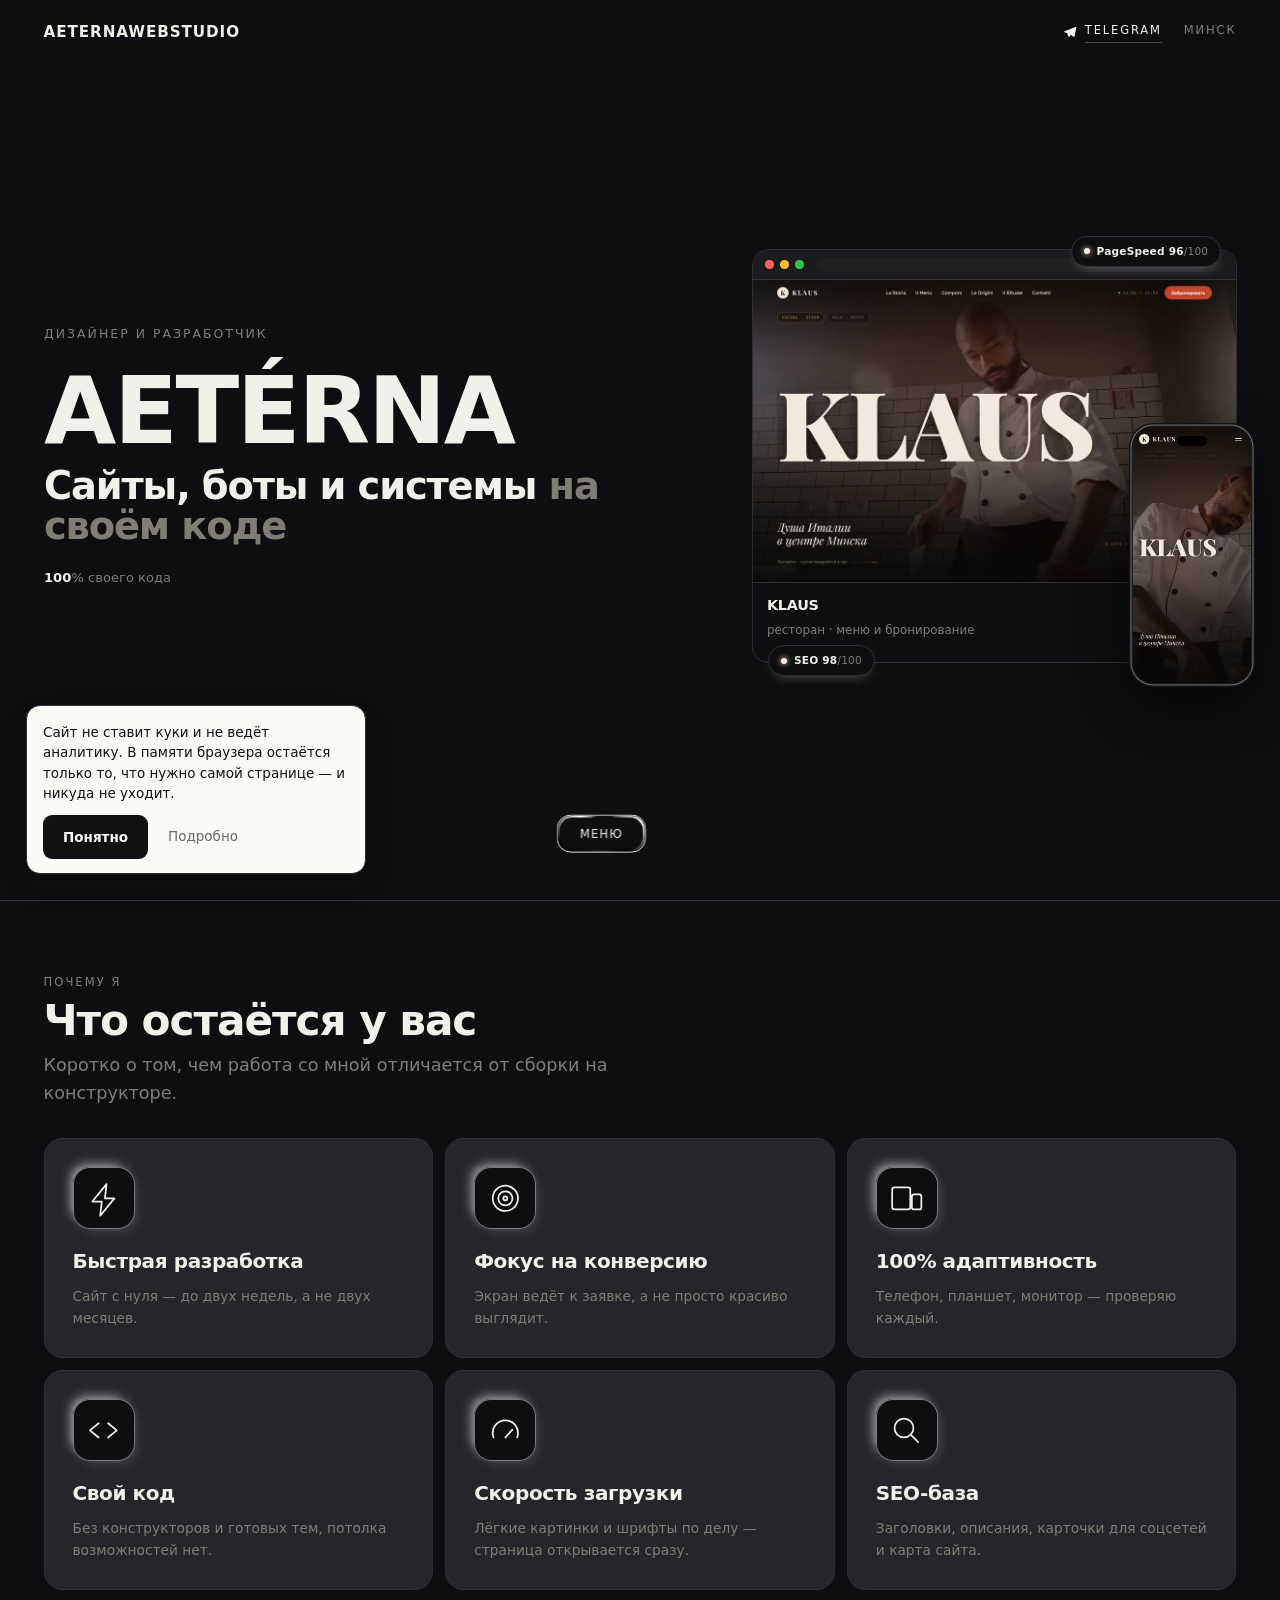
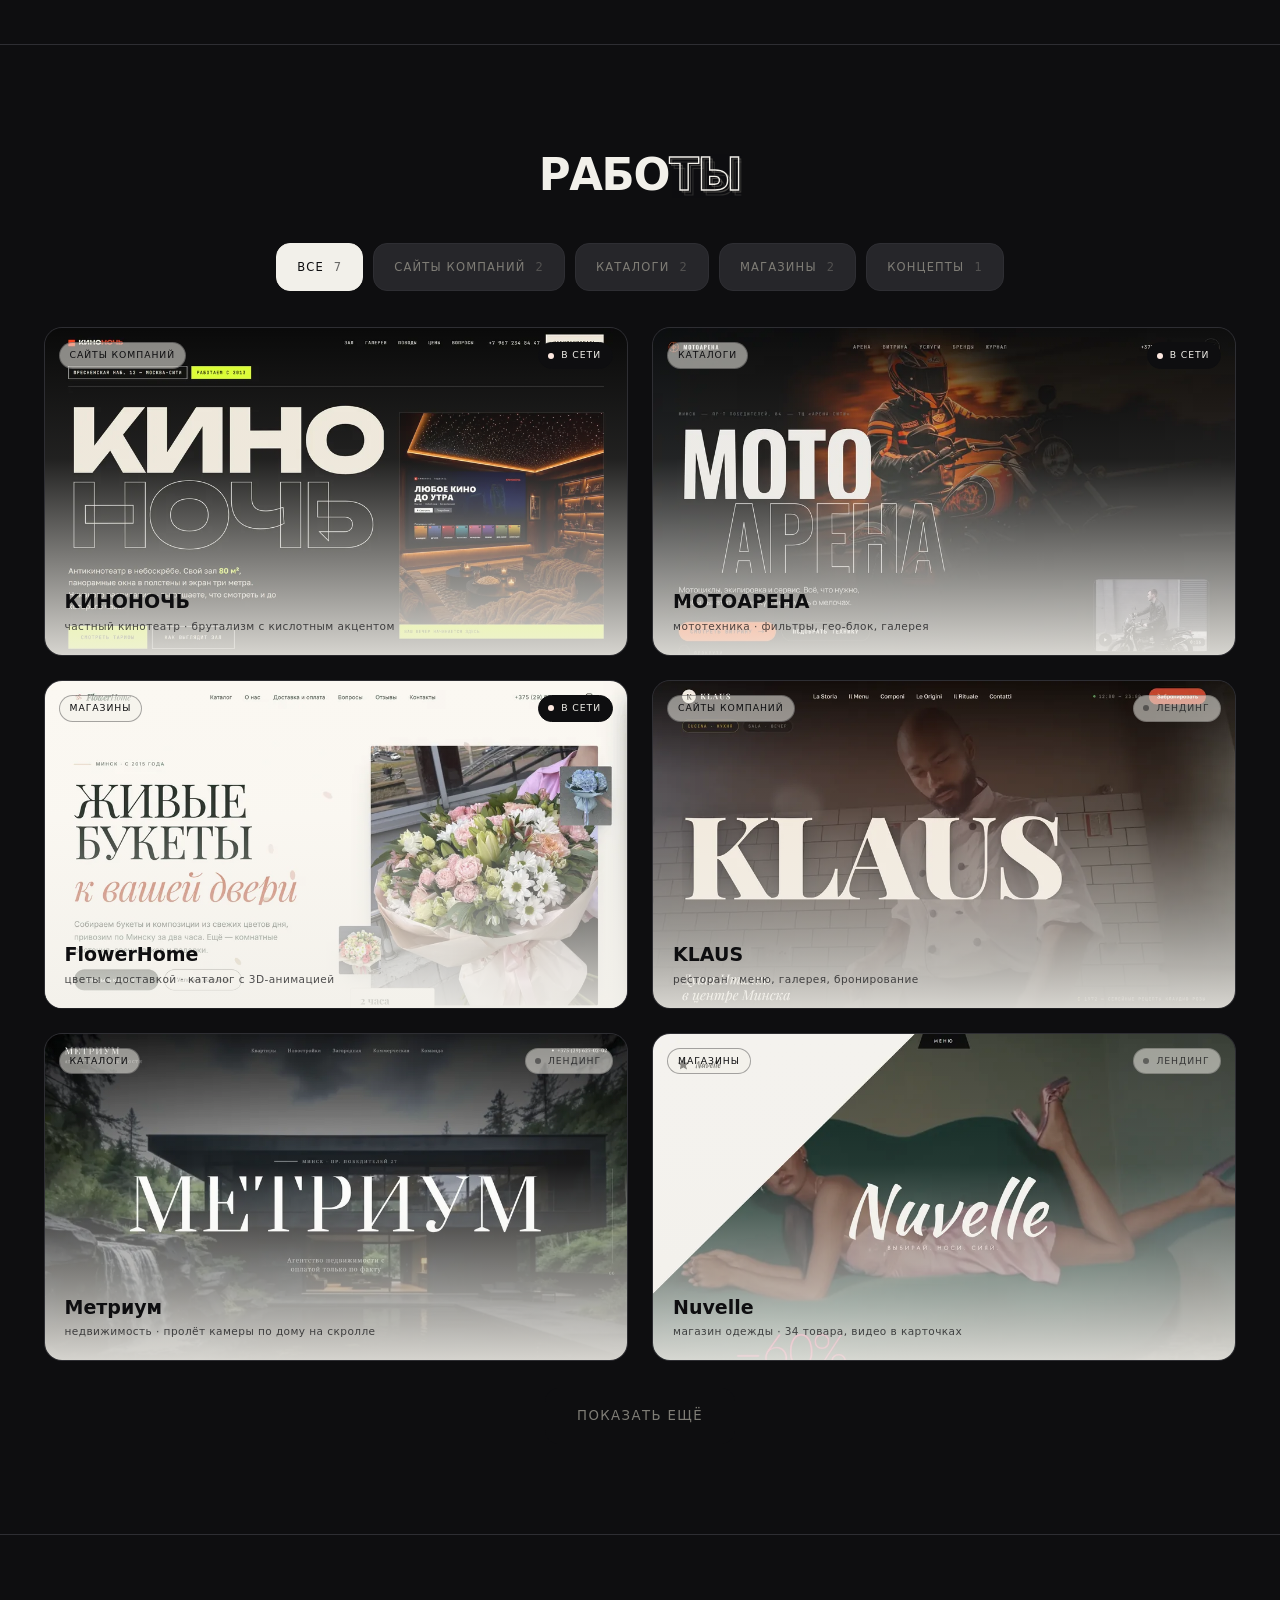
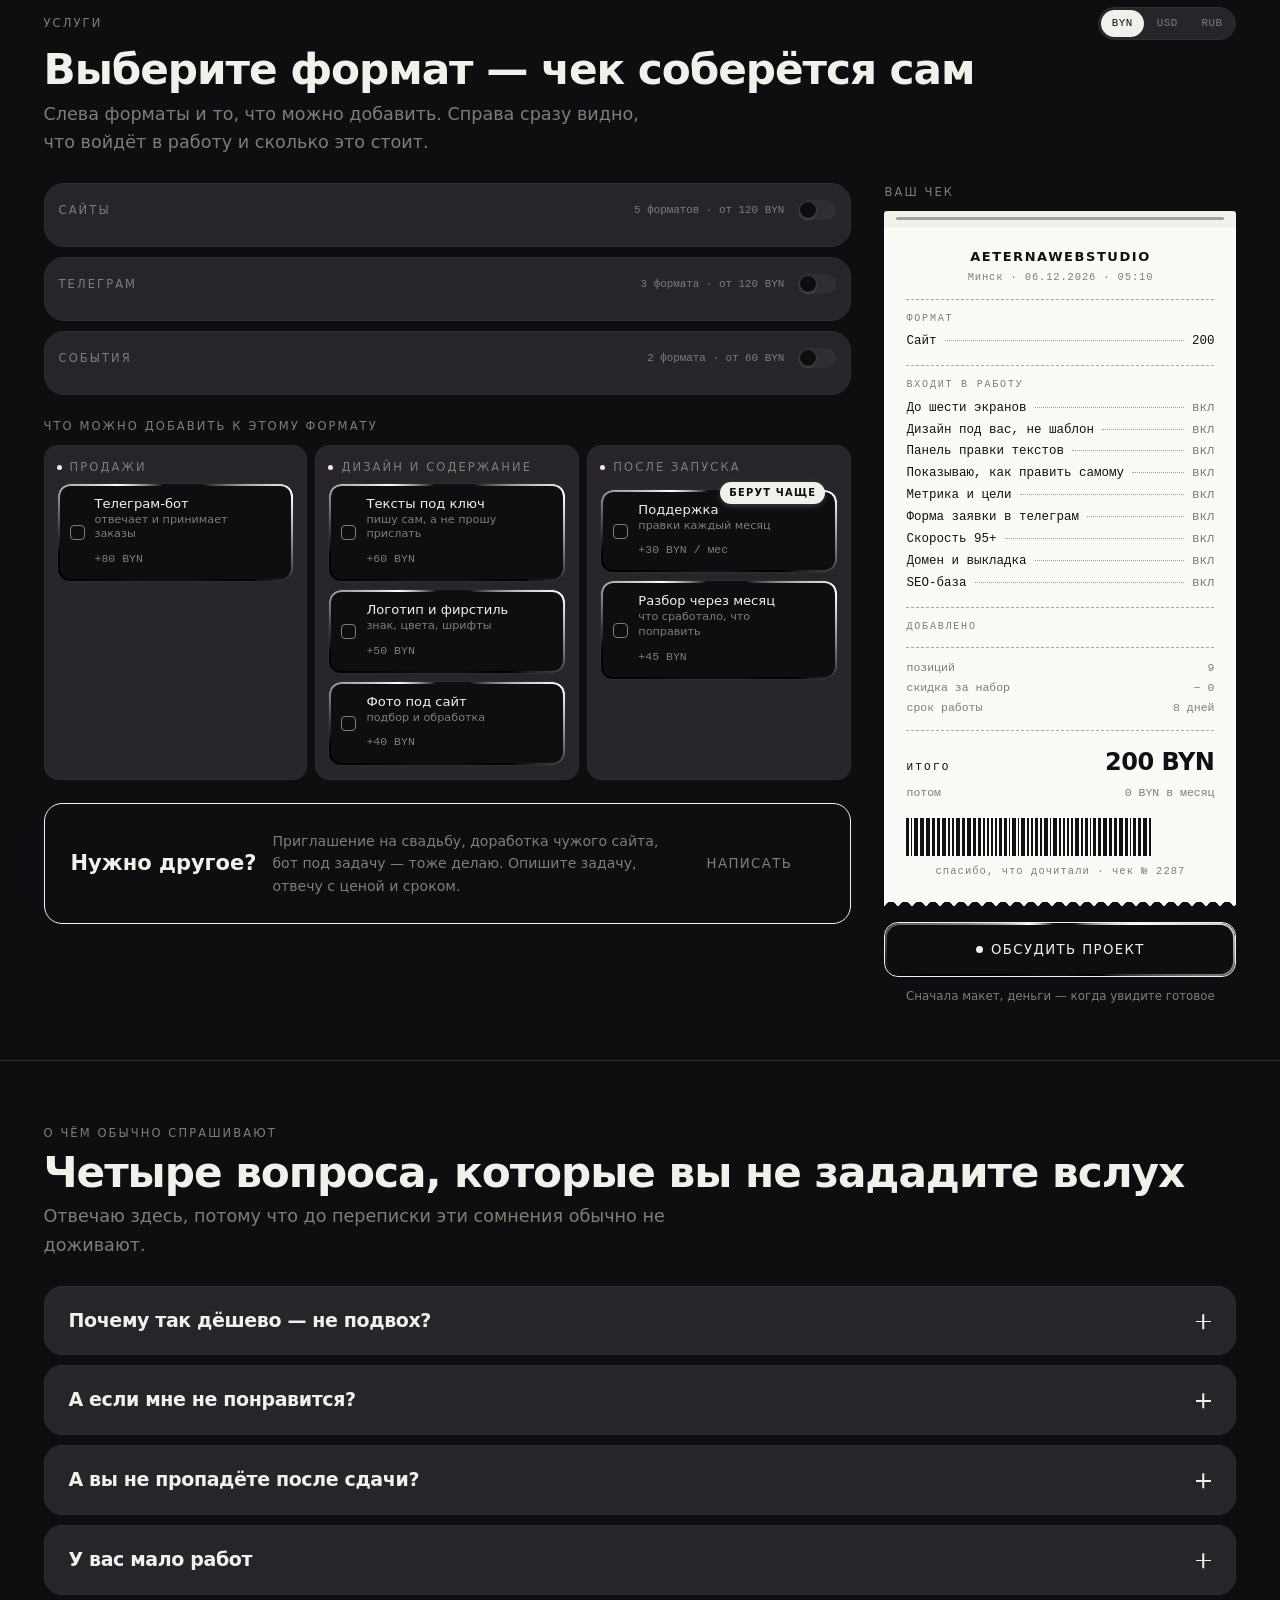
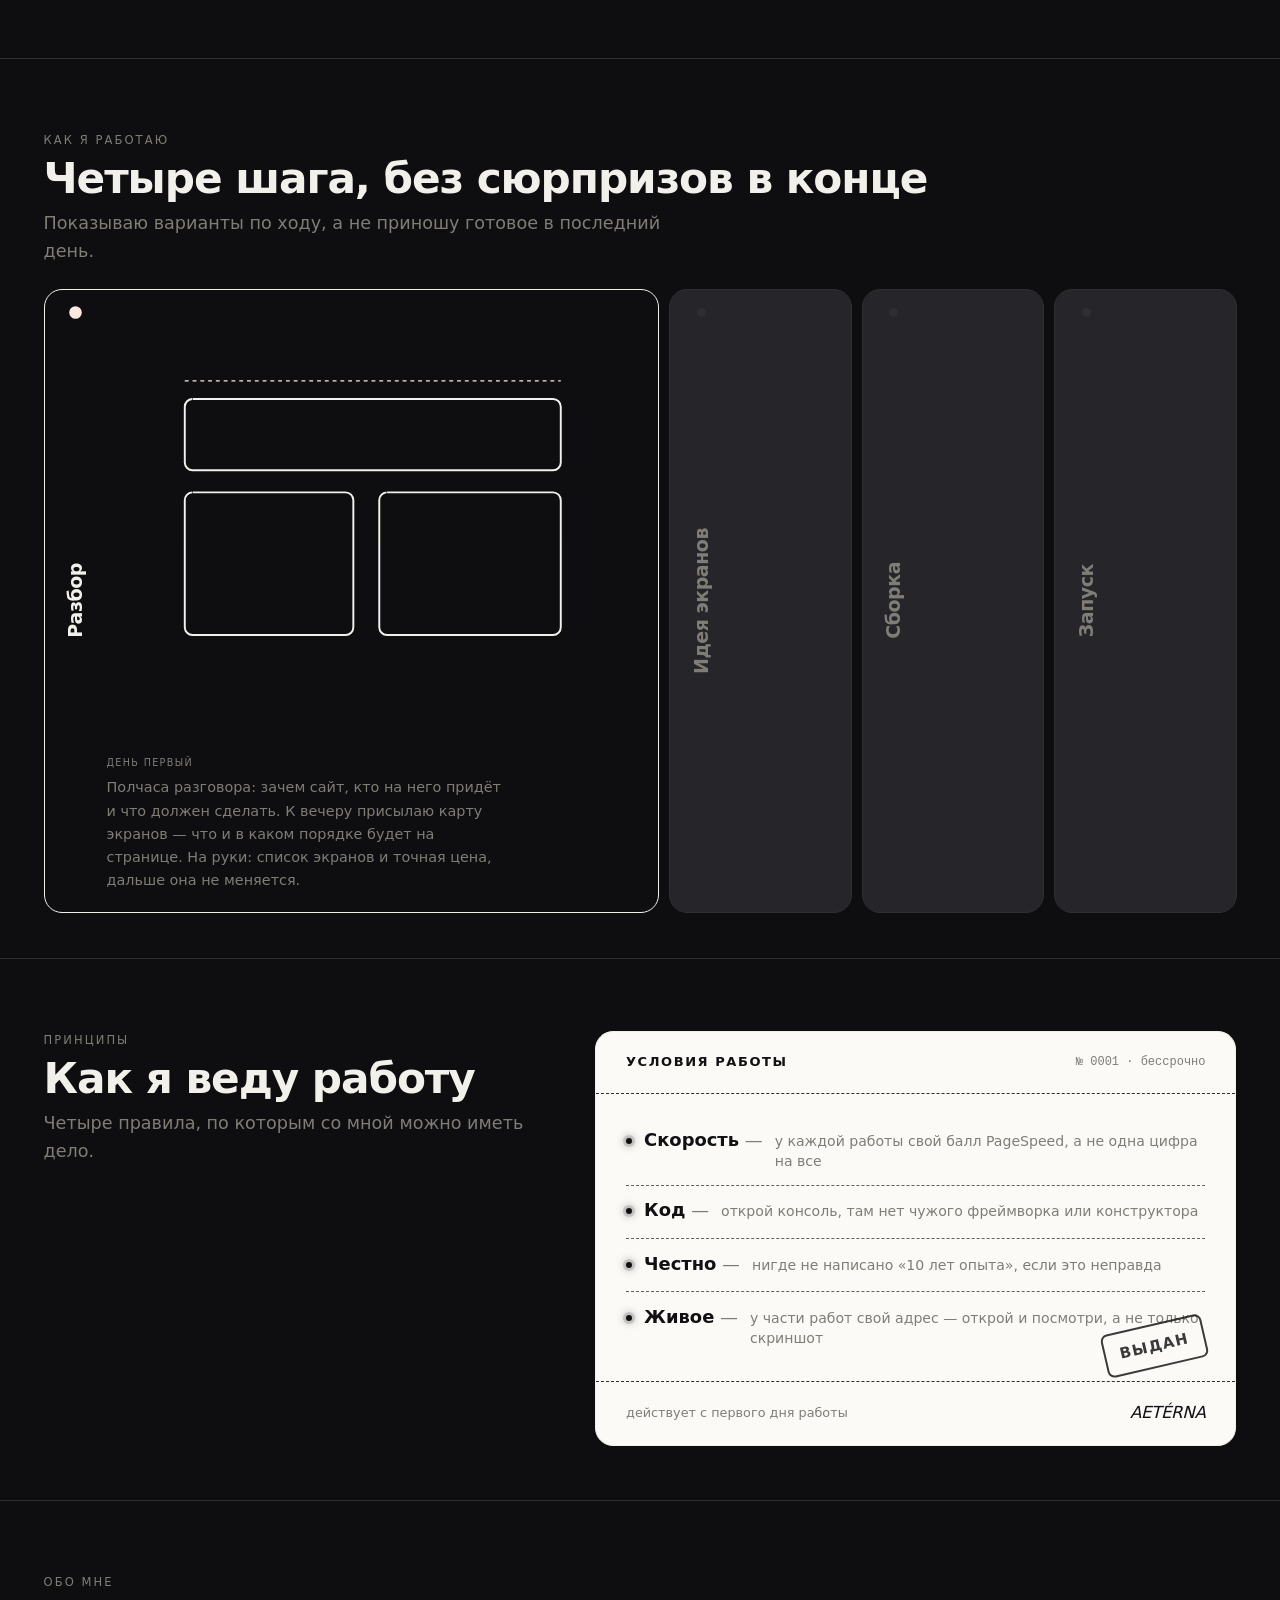
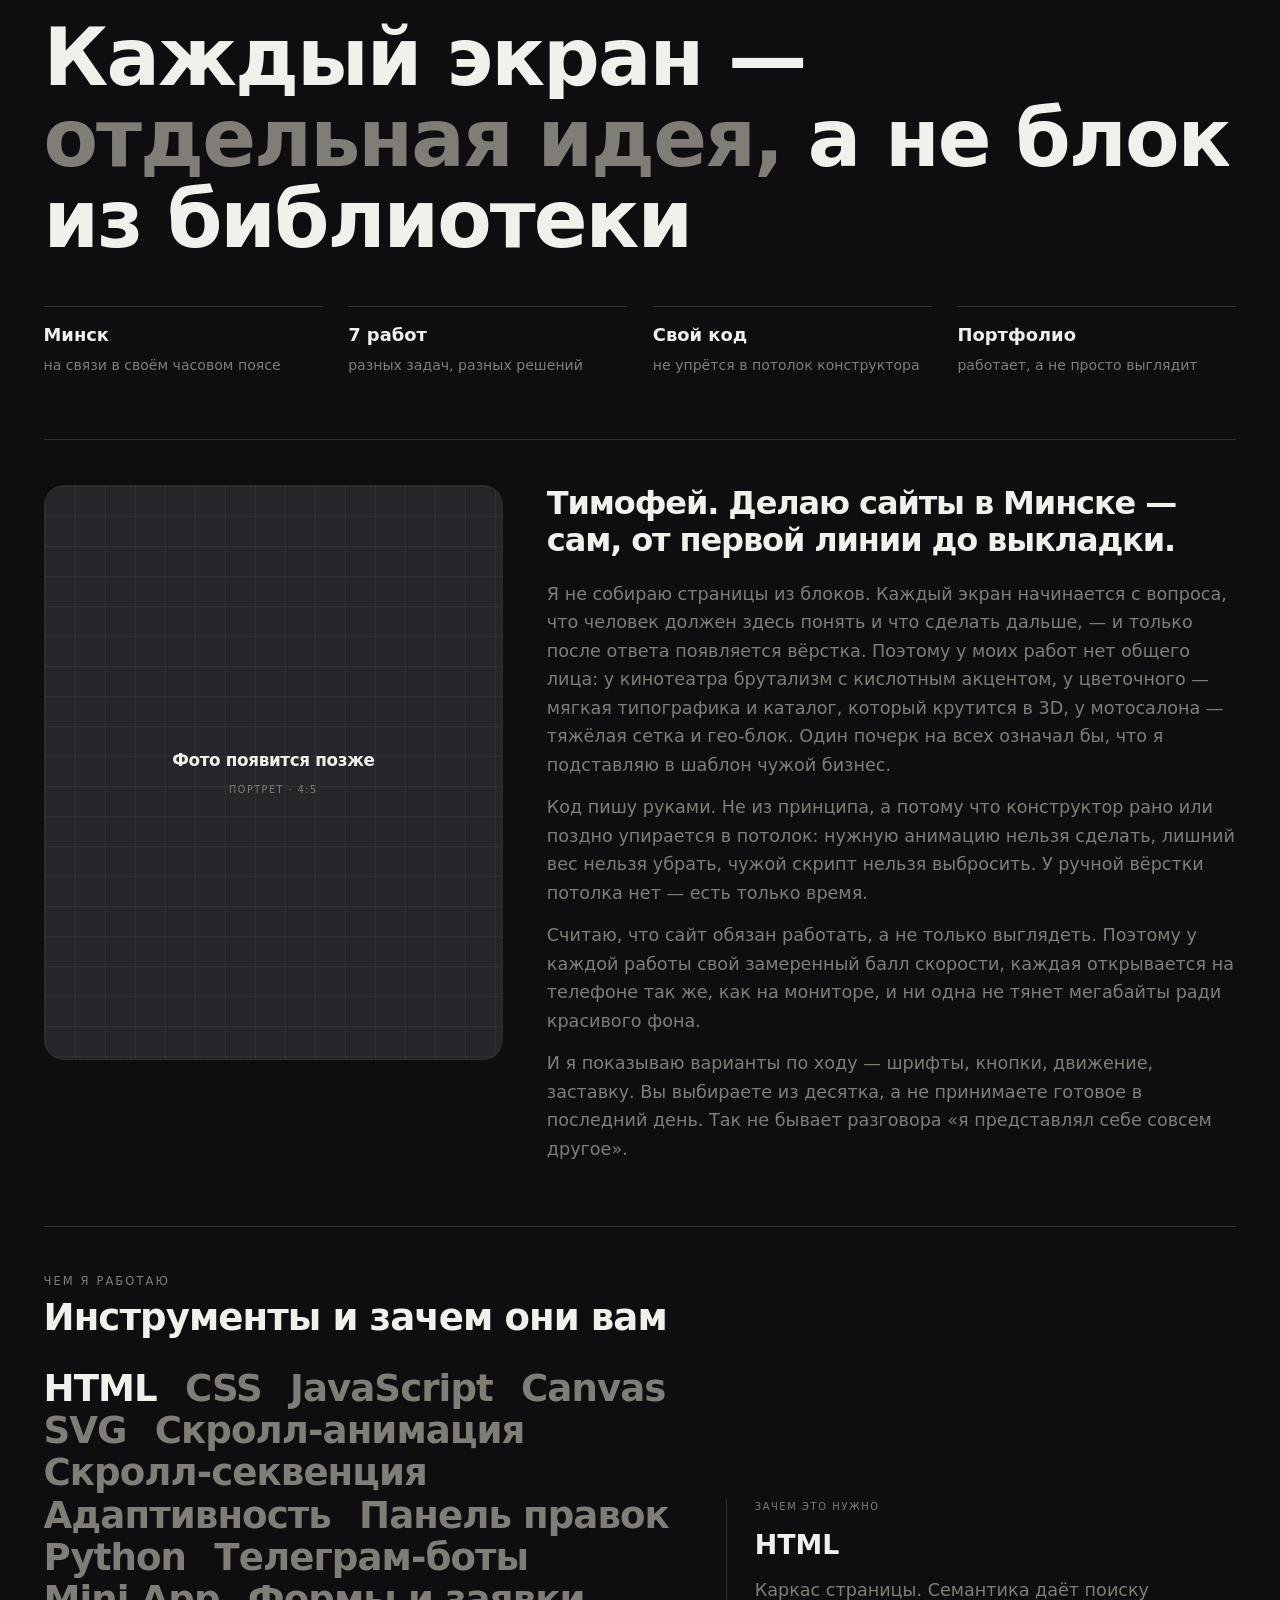
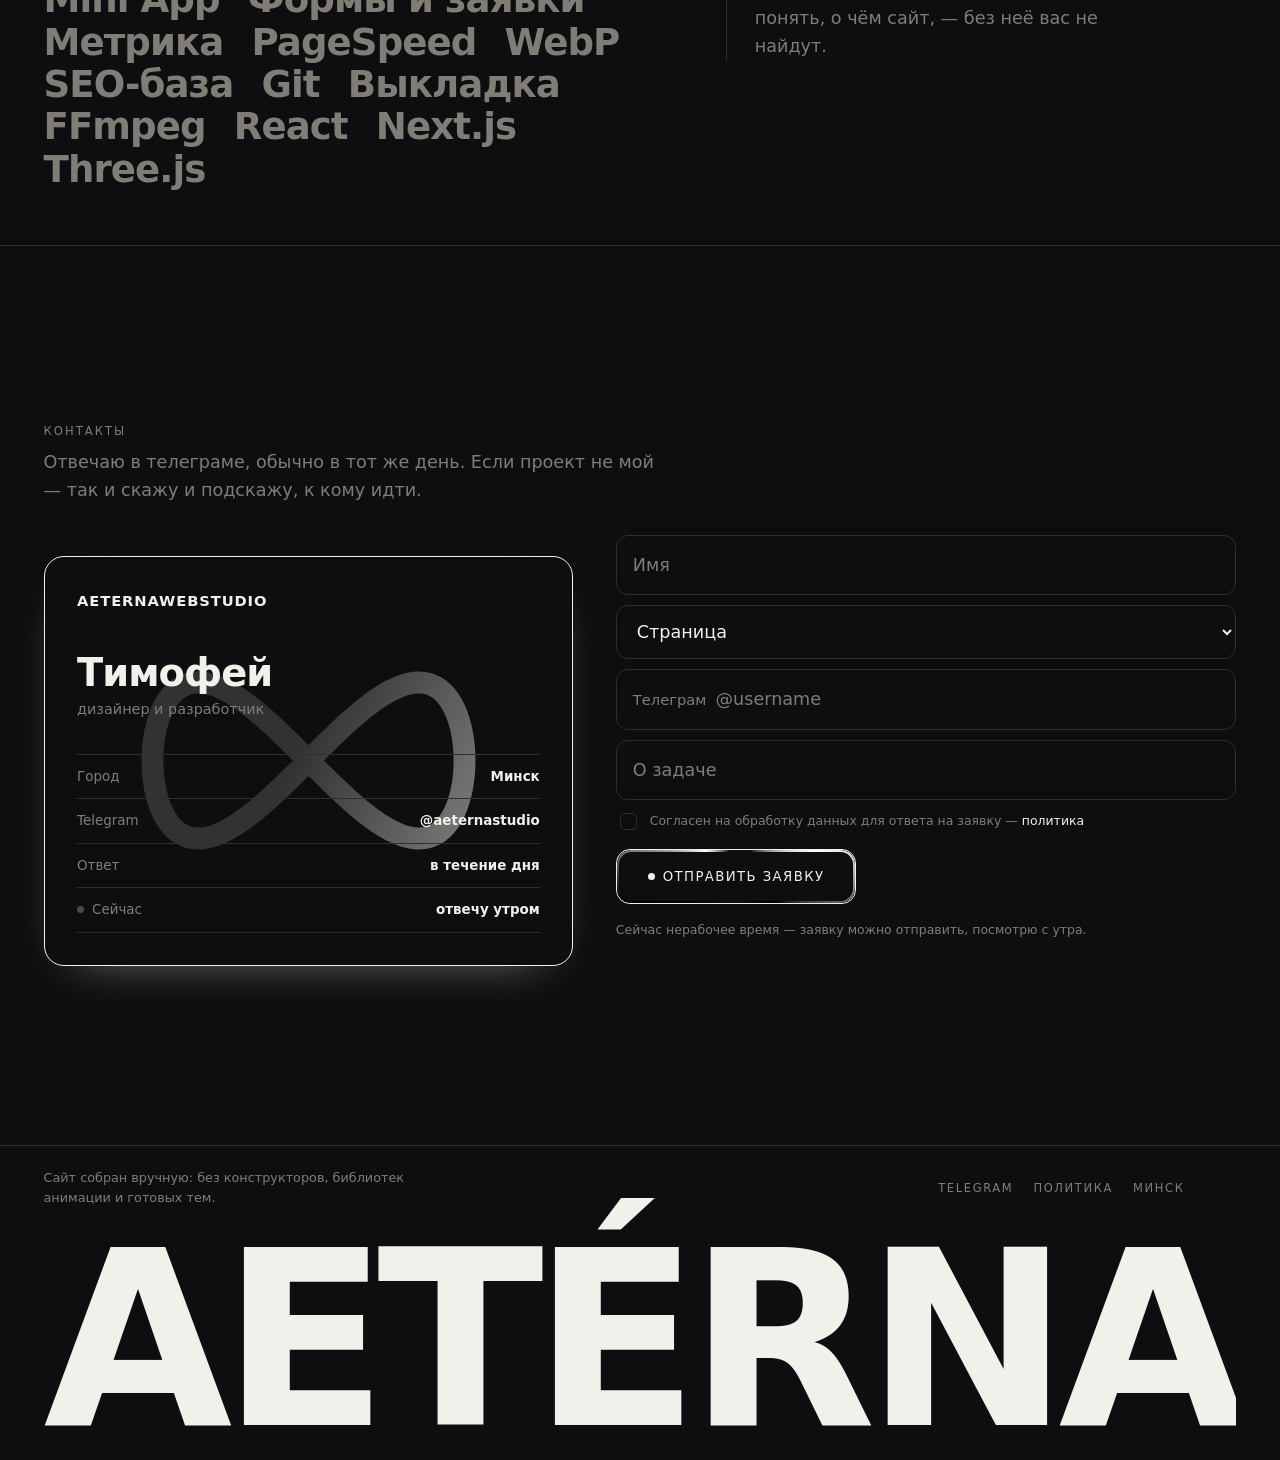
==== commit 814e3731: "Витрина: угол не отваливается на iOS Safari .shw__view обрезает содержимое (overflow:hidden), а внут" ====
--- a/index.html
+++ b/index.html
@@ -56,7 +56,7 @@
      показалась». Без подсказки он находит его последним, уже разобрав
      весь скрипт. -->
 <link rel="preload" as="image" href="assets/works/klaus.webp" fetchpriority="high">
-<link rel="stylesheet" href="styles.min.css?v=178">
+<link rel="stylesheet" href="styles.min.css?v=179">
 </head>
 <!-- Класс обязан совпадать с DEFAULTS.macFrame в script.min.js — те же грабли,
      что с :root и палитрой. apply() ставит его уже после первой отрисовки,
--- a/styles.min.css
+++ b/styles.min.css
@@ -1 +1 @@
-:root{--bg:#f2f0ea;--ink:#111113;--dim:#6c6a64;--accent:#000000;--wire:#dbd7cc;--line:#d2cfc5;--paper:#fbfaf7;--paper-ink:#111113;--fh:"Unbounded", system-ui, sans-serif;--fb:"Onest", system-ui, sans-serif;--fm:ui-monospace, "SF Mono", "Cascadia Mono", Consolas, "Liberation Mono", monospace;--h1w:600;--h1size:9.1;--h1track:-.035;--h1lh:.92;--bodysize:1.05;--gridop:0;--cols:2;--maxw:1440px;--pad:max(clamp(18px, 3.4vw, 54px), calc((100% - var(--maxw)) / 2));--radius:12px;--curSize:9;--curRing:34}*{box-sizing:border-box}html,body{margin:0;padding:0}html{background:var(--bg)}body{background:var(--bg);color:var(--ink);font-family:var(--fb);font-size:calc(var(--bodysize) * 1rem);line-height:1.6;-webkit-font-smoothing:antialiased;overflow-x:hidden}body.is-cursor-custom,body.is-cursor-custom a,body.is-cursor-custom button{cursor:none}a{color:inherit;text-decoration:none}.top{position:fixed;inset:0 0 auto;z-index:40;display:flex;align-items:center;justify-content:space-between;gap:20px;padding:20px var(--pad);opacity:0;transform:translateY(-12px);transition:opacity .7s ease,transform .7s ease}.is-lit .top{opacity:1;transform:none}body.is-hidetop .top{opacity:0;transform:translateY(-110%);pointer-events:none}body.is-menu .top{opacity:1;transform:none;pointer-events:auto}.top__mark{font-family:var(--fh);font-weight:600;letter-spacing:.06em;font-size:.95rem}.top__right{display:flex;align-items:center;gap:22px}.top__place,.top__tg{font-size:.72rem;letter-spacing:.16em;text-transform:uppercase;color:var(--dim)}.top__place{padding-bottom:3px;border-bottom:1px solid transparent}.top__tg{display:inline-flex;align-items:center;gap:8px}.top__tgi{width:14px;height:14px;fill:currentColor;flex:none}@keyframes beat{0%{box-shadow:0 0 color-mix(in srgb,var(--accent) 45%,transparent)}70%{box-shadow:0 0 0 9px color-mix(in srgb,var(--accent) 0%,transparent)}to{box-shadow:0 0 color-mix(in srgb,var(--accent) 0%,transparent)}}.top__tg{position:relative;color:var(--ink)}.top__tg span{position:relative;padding-bottom:3px;border-bottom:1px solid color-mix(in srgb,var(--ink) 26%,transparent)}.top__tg span:after{content:"";position:absolute;left:0;right:0;bottom:-1px;height:1px;background:var(--ink);transform:scaleX(0);transform-origin:left;transition:transform .4s cubic-bezier(.22,1,.36,1)}.top__tg:hover span:after{transform:scaleX(1)}.top__tg[data-empty]{color:var(--dim)}.hero{position:relative;min-height:100svh;display:flex;flex-direction:column;padding:clamp(96px,12vh,150px) var(--pad) clamp(24px,4vh,44px);overflow:hidden}.hero__grid{position:absolute;inset:0;z-index:0;pointer-events:none;opacity:var(--gridop)}.hero__cols,.hero__rows{position:absolute;inset:0}.hero__cols i{position:absolute;top:0;bottom:0;width:1px;background:var(--line);transform:scaleY(var(--gin,0));transform-origin:top}.hero__rows i{position:absolute;left:0;right:0;height:1px;background:var(--line);transform:scaleX(var(--gin,0));transform-origin:left}.hero__cols i.is-key,.hero__rows i.is-key{background:var(--accent);opacity:.28}.bl{position:relative;--in:0;--rev:0}.bl__ph{position:absolute;inset:0;display:block;background:var(--wire);border-radius:var(--radius);transform:scaleX(var(--in));transform-origin:left center;clip-path:inset(0 0 0 calc(var(--rev) * 100%))}.bl__ph:after{content:"";position:absolute;inset:0;background:linear-gradient(90deg,transparent,color-mix(in srgb,var(--ink) 7%,transparent))}.bl__c{position:relative;display:block;clip-path:inset(0 calc((1 - var(--rev)) * 100%) 0 0)}.bl.is-done .bl__c{clip-path:none}.bl.is-done .bl__ph{display:none}.tile.is-done .tile__c{clip-path:none}.tile.is-done .tile__ph{display:none}.hero__inner{position:relative;z-index:2;flex:1;display:grid;grid-template-columns:minmax(0,1.15fr) minmax(0,.85fr);gap:clamp(24px,4vw,64px);align-items:center}.hero__left{display:flex;flex-direction:column;gap:clamp(14px,2.2vh,26px);align-items:flex-start}.bl--eyebrow{min-height:20px}.bl--eyebrow .bl__c{display:flex;align-items:center;gap:10px;font-size:.78rem;letter-spacing:.16em;text-transform:uppercase;color:var(--dim)}.dot{width:6px;height:6px;border-radius:50%;background:var(--accent);flex:none;box-shadow:0 0 5px 1px color-mix(in srgb,var(--accent) 55%,transparent)}.is-lit .dot{animation:pulse 2.4s ease-in-out infinite,glow 2.4s ease-in-out infinite}body.is-closed .meta__badge .dot,body.is-closed .ct__live{animation:none!important;background:var(--dim);box-shadow:none;opacity:.55}@keyframes pulse{0%,to{transform:scale(1);opacity:1}50%{transform:scale(1.5);opacity:.55}}@keyframes glow{0%,to{box-shadow:0 0 5px 1px color-mix(in srgb,var(--accent) 55%,transparent)}50%{box-shadow:0 0 10px 3px color-mix(in srgb,var(--accent) 70%,transparent)}}.hero__title{margin:0;display:flex;flex-direction:column;gap:6px;width:100%}.bl--h1 .bl__c{font-family:var(--fh);font-weight:var(--h1w);font-size:calc(var(--h1size) * 1vw);line-height:var(--h1lh);letter-spacing:calc(var(--h1track) * 1em);white-space:nowrap}.bl--h1{align-self:stretch}.bl--h2 .bl__c{font-family:var(--fh);font-weight:600;font-size:clamp(21px,3vw,44px);line-height:1.06;letter-spacing:-.03em;color:var(--ink)}.bl--h2 em{font-style:normal;color:var(--dim)}.eyebrow__place{display:none}.works__h:empty,.ct__h:empty,.svc__h:empty,.flow__h:empty,.works__h:has(.bl__c:empty),.ct__h:has(.bl__c:empty){display:none}.bl--meta .bl__c{display:flex;flex-wrap:wrap;align-items:center;gap:22px;font-size:.82rem;color:var(--dim)}.bl--meta b{font-family:var(--fh);color:var(--ink);font-weight:600}.meta__badge{display:none;align-items:center;gap:8px;padding:7px 14px;border-radius:999px;border:1px solid var(--line);font-size:.72rem;letter-spacing:.02em}.bl--art{width:100%}.bl--art .bl__c{display:block}.mac{--s-hi:#f4f4f6;--s-1:#dedee1;--s-2:#c9c9ce;--s-3:#aeaeb4;position:relative;border-radius:16px 16px 5px 5px;padding:10px 10px 13px;background:linear-gradient(178deg,var(--s-1) 0%,var(--s-2) 58%,var(--s-3) 100%);box-shadow:inset 0 1px 0 var(--s-hi),inset 1px 0 #fff9,inset -1px 0 #fff9,inset 0 -14px 18px -14px #00000059,0 1px #00000024}.mac__tag{position:absolute;top:-11px;right:14px;z-index:4;display:inline-flex;align-items:center;gap:7px;padding:6px 12px;border-radius:999px;background:var(--bg);border:1px solid var(--line);font-size:.66rem;letter-spacing:.06em;color:var(--dim);white-space:nowrap;box-shadow:0 6px 14px -8px color-mix(in srgb,var(--ink) 45%,transparent)}.mac__tag b{font-family:var(--fh);font-weight:600;color:var(--ink);letter-spacing:.02em}.mac__tag b [data-txt]{text-transform:capitalize}.mac__tag__v{display:inline-block}.mac__tag__of{color:var(--dim);font-weight:400}.mac__tag__v.is-swap{animation:tagSwap .5s ease}@keyframes tagSwap{0%{opacity:0;transform:translateY(3px)}to{opacity:1;transform:none}}.mac__tag .dot{animation:pulse 2.4s ease-in-out infinite,glow 2.4s ease-in-out infinite}.mac__tag--b{inset:auto auto -11px 14px}@media(max-width:900px){.mac__tag{top:-10px;right:10px;font-size:.6rem;padding:5px 10px}.mac__tag--b{inset:auto auto -10px 10px}}.is-nomac .mac__tag{top:-13px;right:16px}.is-nomac .mac__tag--b{inset:auto auto -13px 16px}.mac__hinge{height:4px;margin:0 7%;border-radius:0 0 3px 3px;background:linear-gradient(#b9b9bf,#d3d3d8)}.mac__base{position:relative;height:7px;margin:0 -3.2%;border-radius:0 0 9px 9px;background:linear-gradient(180deg,#ececee 0 1px,#cfcfd4 1px 55%,#a8a8ae)}.mac__base:after{content:"";position:absolute;top:0;left:50%;translate:-50% 0;width:13%;height:3px;border-radius:0 0 5px 5px;background:linear-gradient(#93939a,#b7b7bc)}.mac__sh{height:24px;margin:0 5%;background:radial-gradient(28% 60% at 50% 0%,rgba(0,0,0,.2),transparent 70%),radial-gradient(62% 100% at 50% 0%,rgba(0,0,0,.11),transparent 74%)}body:not(.is-nomac) .mac .shw{border-radius:6px;box-shadow:none;border-color:#0b0b0c}.mac__phone{position:absolute;right:clamp(-14px,-3%,-6px);bottom:clamp(-20px,-9%,-10px);z-index:4;width:clamp(64px,15vw,118px);border-radius:17%/8%;filter:drop-shadow(0 18px 24px rgba(0,0,0,.6));pointer-events:none;transform:translate3d(calc(var(--tx,0) * 15px),calc(var(--ty,0) * 15px),0) rotate(calc(var(--tx,0) * 2.2deg));transition:transform .9s cubic-bezier(.22,1,.36,1)}.mac.is-live .mac__phone{transition:transform .16s ease-out}@media(hover:none){.mac{animation:macFloat 7s ease-in-out infinite}.mac__phone{animation:phFloat 7s ease-in-out infinite}@keyframes macFloat{0%,to{transform:translateZ(0)}50%{transform:translate3d(0,-7px,0)}}@keyframes phFloat{0%,to{transform:translateZ(0) rotate(0)}50%{transform:translate3d(0,6px,0) rotate(-1.4deg)}}}@media(prefers-reduced-motion:reduce){.mac__phone{transform:none;transition:none;animation:none}.mac{animation:none}}.mac__phone__scr{position:relative;aspect-ratio:9/19.5;border-radius:17%/8%;overflow:hidden;background:#000;box-shadow:0 0 0 1.5px #1b1b1f,0 0 0 2.5px #6e6e78,0 0 0 4px #131316}.mac__phone__img{width:100%;height:100%;object-fit:cover;object-position:top;display:block}.mac__phone__isl{position:absolute;top:3.4%;left:50%;translate:-50% 0;width:25%;aspect-ratio:2.9/1;border-radius:999px;background:#000;z-index:2}.is-nomac .mac{padding:0;background:none;box-shadow:none}.is-nomac .mac__hinge,.is-nomac .mac__base,.is-nomac .mac__sh{display:none}.mac{will-change:transform;transform:translate3d(calc(var(--tx,0) * 22px),calc(var(--ty,0) * 22px),0);transition:transform .9s cubic-bezier(.22,1,.36,1)}.mac.is-live{transition:transform .16s ease-out}.shw{position:relative;display:flex;flex-direction:column;border-radius:16px;overflow:hidden;background:var(--bg);border:1px solid var(--line);box-shadow:0 26px 60px -34px color-mix(in srgb,var(--ink) 55%,transparent);transition:box-shadow .9s cubic-bezier(.22,1,.36,1)}.mac.is-live .shw{transition:box-shadow .3s ease;box-shadow:0 40px 80px -38px color-mix(in srgb,var(--ink) 62%,transparent)}.shw__bar{flex:none;height:30px;display:flex;align-items:center;gap:6px;padding:0 12px;background:color-mix(in srgb,var(--wire) 55%,var(--bg));border-bottom:1px solid var(--line)}.shw__bar i{width:9px;height:9px;border-radius:50%;flex:none;box-shadow:inset 0 0 0 .5px color-mix(in srgb,var(--ink) 16%,transparent)}.shw__bar i:nth-child(1){background:#ff5f57}.shw__bar i:nth-child(2){background:#febc2e}.shw__bar i:nth-child(3){background:#28c840}.shw__url{margin-left:8px;flex:1;height:14px;border-radius:999px;background:color-mix(in srgb,var(--line) 55%,var(--bg))}.shw__view{position:relative;aspect-ratio:16/10;background:var(--wire);overflow:hidden}.shw__p{position:absolute;inset:0;opacity:0;filter:blur(22px);transform:scale(.94);transition:opacity .6s ease,filter .8s ease,transform .9s cubic-bezier(.22,1,.36,1)}.shw__p.is-on{opacity:1;filter:blur(0);transform:none;z-index:2}.shw__p.is-out{opacity:1;z-index:1}.shw__img{position:absolute;inset:0;width:100%;height:100%;object-fit:cover;object-position:top}.shw__p[data-k=dark]{background:#16161a}.shw__p[data-k=noir]{background:#1d2124}.shw__p[data-k=amber]{background:#141210}.shw__p[data-k=rose]{background:#f3e7e4}.shw__p[data-k=acid]{background:#101012}.shw__p[data-k=bloom]{background:#f2ede2}.shw__foot{flex:none;display:grid;grid-template-columns:minmax(0,1fr) auto;align-items:center;gap:4px 14px;padding:11px 14px 12px;border-top:1px solid var(--line)}.shw__foot{padding-bottom:22px}@media(max-width:560px){.shw__foot{padding-bottom:24px}}.shw__n{grid-column:1;font-family:var(--fh);font-weight:600;font-size:.9rem;letter-spacing:-.02em;overflow:hidden;text-overflow:ellipsis;white-space:nowrap}.shw__d{grid-column:1;grid-row:2;font-size:.74rem;color:var(--dim);overflow:hidden;text-overflow:ellipsis;white-space:nowrap}.shw__dots{grid-column:2;grid-row:1 / span 2;display:flex;gap:6px}.shw__dots button{width:7px;height:7px;padding:0;border:0;border-radius:50%;background:var(--line);cursor:pointer;transition:background .3s ease,transform .35s cubic-bezier(.22,1,.36,1)}.shw__dots button.is-on{background:var(--ink);transform:scale(1.35)}.shw__dots button:hover{background:var(--dim)}@media(max-width:900px){.shw__view{aspect-ratio:16/9}}@media(prefers-reduced-motion:reduce){.shw__p{transition:opacity .2s linear;transform:none;filter:none}.shw{transition:none}}.hero__right{position:relative}.tiles{display:grid;grid-template-columns:repeat(3,1fr);gap:8px}.tile{position:relative;aspect-ratio:4/3;overflow:hidden;border-radius:var(--radius);--in:0;--rev:0}.tile__ph{position:absolute;inset:0;background:var(--wire);transform:scale(var(--in));transform-origin:center}.tile__c{position:absolute;inset:0;display:flex;flex-direction:column;justify-content:flex-end;gap:5px;padding:9px;background:var(--wire);clip-path:inset(calc((1 - var(--rev)) * 100%) 0 0 0);transition:transform .5s cubic-bezier(.22,1,.36,1)}.tile__bar{height:4px;border-radius:2px;background:var(--line)}.tile__bar--a{background:var(--accent);opacity:.85}.tile__n{font-size:.62rem;letter-spacing:.1em;text-transform:uppercase;color:color-mix(in srgb,var(--ink) 78%,var(--wire))}.tile:hover .tile__c{transform:scale(1.04)}.tile:hover .tile__n{color:var(--ink)}.hero__foot{position:relative;z-index:2;margin-top:auto;padding-top:22px}.bl--foot .bl__c{display:grid;grid-template-columns:1fr auto 1fr;align-items:center;font-size:.72rem;letter-spacing:.12em;text-transform:uppercase;color:var(--dim)}.bl--foot .hero__stage{justify-self:end}.hbtn--menu{justify-self:center}.hero__scroll{display:inline-flex;align-items:center;gap:9px}.hero__scroll i{width:26px;height:1px;background:var(--dim);position:relative;overflow:hidden}.is-lit .hero__scroll i:after{content:"";position:absolute;inset:0;background:var(--accent);animation:run 1.9s cubic-bezier(.76,0,.24,1) infinite}@keyframes run{0%{transform:translate(-100%)}60%,to{transform:translate(100%)}}.hero__stage{font-family:var(--fb);color:var(--accent)}.hbtn{position:relative;display:inline-flex;align-items:center;justify-content:center;gap:.6em;min-width:calc(var(--btnMinW, 12.5) * 1em);padding:calc(var(--btnPadY, 16) * 1px) calc(var(--btnPadX, 34) * 1px);border:calc(var(--btnBw, 1) * 1px) solid var(--ink);border-radius:calc(var(--btnR, 999) * 1px);background:var(--bg);color:var(--ink);font:inherit;font-size:calc(var(--btnFs, .78) * 1rem);letter-spacing:calc(var(--btnTrack, .14) * 1em);overflow:hidden;cursor:pointer;-webkit-tap-highlight-color:transparent;transition:min-width var(--btnSpeed, .45s) cubic-bezier(.76,0,.24,1),padding var(--btnSpeed, .45s) cubic-bezier(.76,0,.24,1)}[data-btn=wide] .hbtn{text-transform:uppercase}body.is-btn-lower .hbtn{text-transform:none}.hbtn--quiet{border-color:transparent;color:var(--dim);min-width:0}.hbtn--quiet:hover{color:var(--bg)}.hbtn--menu{min-width:0;padding:9px 22px;font-size:.72rem}[data-btn=wide] .hbtn--menu{padding:9px 22px;font-size:.72rem}.hbtn--quiet .hbtn__dot,.hbtn--menu .hbtn__dot{position:absolute;left:50%;top:50%;margin:-4px 0 0 -4px;opacity:0;transition:transform .55s cubic-bezier(.76,0,.24,1),opacity .18s ease}.hbtn--quiet:hover .hbtn__dot,.hbtn--quiet:focus-visible .hbtn__dot,.hbtn--menu:hover .hbtn__dot,.hbtn--menu:focus-visible .hbtn__dot{opacity:1}.hbtn__dot{width:calc(var(--btnDot, 8) * 1px);height:calc(var(--btnDot, 8) * 1px);flex:none;border-radius:50%;background:var(--ink);transition:transform var(--btnFill, .55s) cubic-bezier(.76,0,.24,1)}.hbtn__label{transition:transform .5s cubic-bezier(.76,0,.24,1),opacity .35s ease}.hbtn__over{position:absolute;inset:0;display:flex;align-items:center;justify-content:center;color:var(--bg);transform:translate(-4rem);opacity:0;transition:transform .5s cubic-bezier(.76,0,.24,1),opacity .35s ease}.hbtn__st{display:none;align-items:center;gap:.55em;white-space:nowrap}.hbtn__st svg{width:1em;height:1em;flex:none}.hbtn:hover .hbtn__dot,.hbtn:focus-visible .hbtn__dot,.hbtn:not([data-state=idle]) .hbtn__dot{transform:scale(46)}.hbtn:hover .hbtn__label,.hbtn:focus-visible .hbtn__label,.hbtn:not([data-state=idle]) .hbtn__label{transform:translate(5rem);opacity:0}.hbtn:hover .hbtn__over,.hbtn:focus-visible .hbtn__over,.hbtn:not([data-state=idle]) .hbtn__over{transform:none;opacity:1}.hbtn[data-state=idle] .hbtn__st--idle,.hbtn[data-state=loading] .hbtn__st--load,.hbtn[data-state=success] .hbtn__st--done{display:inline-flex}.hbtn[data-state=loading]{min-width:9em;padding-left:14px;padding-right:14px}.hbtn__spin{width:1em;height:1em;flex:none;border-radius:50%;border:2px solid color-mix(in srgb,var(--bg) 35%,transparent);border-top-color:var(--bg);animation:hspin .7s linear infinite}@keyframes hspin{to{transform:rotate(360deg)}}[data-btn=line] .hbtn{min-width:0;padding:10px 2px 12px;border:0;border-radius:0;background:transparent;text-transform:uppercase;font-size:.78rem;letter-spacing:.14em}[data-btn=line] .hbtn__dot{display:none}[data-btn=line] .hbtn:after{content:"";position:absolute;left:0;right:0;bottom:0;height:1px;background:var(--ink);transform:scaleX(0);transform-origin:center;transition:transform .45s cubic-bezier(.22,1,.36,1)}[data-btn=line] .hbtn:hover:after,[data-btn=line] .hbtn:focus-visible:after,[data-btn=line] .hbtn:not([data-state=idle]):after{transform:scaleX(1)}[data-btn=line] .hbtn:hover .hbtn__label,[data-btn=line] .hbtn:focus-visible .hbtn__label{transform:none;opacity:1}[data-btn=line] .hbtn:not([data-state=idle]) .hbtn__label{opacity:0}[data-btn=line] .hbtn__over{color:var(--ink);background:var(--bg);transform:none}[data-btn=line] .hbtn[data-state=idle] .hbtn__over{opacity:0}[data-btn=line] .hbtn__spin{border-color:color-mix(in srgb,var(--ink) 28%,transparent);border-top-color:var(--ink)}@media(prefers-reduced-motion:reduce){.hbtn__dot,.hbtn__label,.hbtn__over{transition:none}}.hero__foot{z-index:80}.hbtn__slot{display:block;justify-self:center}.hbtn--float{position:fixed;left:0;top:0;margin:0;z-index:85;transform:translate3d(var(--fx,0px),var(--fy,0px),0);will-change:transform}@media(prefers-reduced-motion:reduce){.hbtn--float{transition:none}}.menu{position:fixed;inset:0;z-index:60;background:var(--bg);clip-path:inset(100% 0 0 0);pointer-events:none;transition:clip-path .85s cubic-bezier(.76,0,.24,1)}body.is-menu .menu{clip-path:inset(0 0 0 0);pointer-events:auto}.menu__inner{height:100%;display:grid;grid-template-columns:minmax(0,1fr) auto;gap:clamp(24px,5vw,80px);align-items:center;padding:clamp(90px,13vh,150px) var(--pad) clamp(80px,11vh,120px)}.menu__list{list-style:none;margin:0;padding:0}.menu__list li{overflow:hidden}.menu__list a{display:block;position:relative;width:max-content;font-family:var(--fh);font-weight:var(--h1w);font-size:clamp(26px,4.9vw,74px);line-height:1.04;letter-spacing:calc(var(--h1track) * 1em);transform:translateY(108%);transition:transform .75s cubic-bezier(.22,1,.36,1),color .3s ease;transition-delay:calc(var(--i) * 65ms)}body.is-menu .menu__list a{transform:none}.menu__list a:after{content:"";position:absolute;left:0;right:0;bottom:.08em;height:2px;background:var(--accent);transform:scaleX(0);transform-origin:right;transition:transform .5s cubic-bezier(.22,1,.36,1)}.menu__list a:hover:after{transform:scaleX(1);transform-origin:left}.menu__side{display:flex;flex-direction:column;gap:20px;align-items:flex-start;opacity:0;transform:translateY(16px);transition:opacity .6s ease .4s,transform .6s ease .4s}body.is-menu .menu__side{opacity:1;transform:none}.menu__meta{display:flex;flex-direction:column;gap:6px;font-size:.72rem;letter-spacing:.14em;text-transform:uppercase;color:var(--dim)}.menu__meta a:hover{color:var(--accent)}.menu__tg{display:inline-flex;align-items:center;gap:8px}.menu__tgi{width:14px;height:14px;fill:currentColor;flex:none}.menu__tg span{position:relative;padding-bottom:3px;border-bottom:1px solid color-mix(in srgb,currentColor 32%,transparent)}.menu__tg span:after{content:"";position:absolute;left:0;right:0;bottom:-1px;height:1px;background:currentColor;transform:scaleX(0);transform-origin:left;transition:transform .4s cubic-bezier(.22,1,.36,1)}.menu__tg:hover span:after{transform:scaleX(1)}.lamp{position:fixed;inset:0;z-index:35;pointer-events:none;background:radial-gradient(var(--lampR,420px) var(--lampR,420px) at var(--gx,50vw) var(--gy,50vh),color-mix(in srgb,var(--ink) 11%,transparent) 0,color-mix(in srgb,var(--ink) 6%,transparent) 38%,color-mix(in srgb,var(--ink) 2%,transparent) 62%,transparent 78%);opacity:0;transition:opacity .6s ease}body.is-lamp .lamp{opacity:1}.glow{position:absolute;inset:0;z-index:1;pointer-events:none;border-radius:inherit;background:radial-gradient(42% 54% at var(--mx,50%) var(--my,50%),color-mix(in srgb,var(--ink) 12%,transparent) 0,color-mix(in srgb,var(--ink) 4%,transparent) 46%,transparent 74%);opacity:0;transition:opacity .4s ease}.is-glow>.glow{opacity:1}.adv__c,.fmt,.wchip,.stk__i{position:relative}@media(prefers-reduced-motion:reduce){.lamp{display:none}.glow{transition:none}}.cursor{position:fixed;inset:0;z-index:90;pointer-events:none;display:none}body.is-cursor-custom .cursor{display:block}.cursor>*{position:absolute;top:0;left:0;opacity:0}.cursor__cross{inset:0;width:100%;height:100%}.cursor__cx,.cursor__cy{position:absolute;background:var(--accent);opacity:.34}.cursor__cx{left:0;right:0;height:1px;transform:translateY(var(--my,0))}.cursor__cy{top:0;bottom:0;width:1px;transform:translate(var(--mx,0))}.cursor__dot{width:calc(var(--curSize) * 1px);height:calc(var(--curSize) * 1px);margin:calc(var(--curSize) * -.5px) 0 0 calc(var(--curSize) * -.5px);border-radius:50%;background:var(--accent);transform:translate(var(--mx,0),var(--my,0))}.cursor__ring{width:var(--rw, 34px);height:var(--rh, 34px);margin-top:calc(var(--rh, 34px) / -2);margin-left:calc(var(--rw, 34px) / -2);border:1px solid var(--accent);border-radius:999px;transform:translate(var(--rx,0),var(--ry,0));transition:width .3s cubic-bezier(.22,1,.36,1),height .3s cubic-bezier(.22,1,.36,1),border-radius .3s ease,opacity .2s ease}.cursor__frame{width:38px;height:38px;margin:-19px 0 0 -19px;transform:translate(var(--rx,0),var(--ry,0)) scale(var(--rs,1))}.cursor__frame i{position:absolute;width:9px;height:9px;border:1px solid var(--accent)}.cursor__frame i:nth-child(1){top:0;left:0;border-right:0;border-bottom:0}.cursor__frame i:nth-child(2){top:0;right:0;border-left:0;border-bottom:0}.cursor__frame i:nth-child(3){bottom:0;left:0;border-right:0;border-top:0}.cursor__frame i:nth-child(4){bottom:0;right:0;border-left:0;border-top:0}.cursor__lens{width:120px;height:120px;margin:-60px 0 0 -60px;border-radius:50%;background:var(--ink);mix-blend-mode:difference;transform:translate(var(--rx,0),var(--ry,0)) scale(var(--rs,1))}.cursor__read{margin:14px 0 0 14px;display:flex;gap:8px;font-family:var(--fb);font-size:10px;letter-spacing:.1em;color:var(--accent);transform:translate(var(--mx,0),var(--my,0))}[data-cursor=crosshair] .cursor__cross,[data-cursor=crosshair] .cursor__dot,[data-cursor=ruler] .cursor__cross,[data-cursor=ruler] .cursor__read,[data-cursor=ruler] .cursor__dot,[data-cursor=dot] .cursor__dot,[data-cursor=dot] .cursor__ring,[data-cursor=frame] .cursor__dot,[data-cursor=frame] .cursor__frame,[data-cursor=lens] .cursor__lens,[data-cursor=minimal] .cursor__dot{opacity:1}@media(max-width:900px){.hero__inner{grid-template-columns:1fr;align-items:start;gap:26px}.bl--h1 .bl__c{font-size:clamp(38px,13vw,92px);white-space:normal}.top__place{display:none}.eyebrow__place{display:inline}.meta__stat{display:none}.meta__badge{display:inline-flex}.shw__n{font-size:1rem}.shw__d{font-size:.82rem}.menu__inner{grid-template-columns:1fr;align-content:center;gap:28px}.menu__list a{font-size:clamp(22px,8.4vw,44px)}.tiles{grid-template-columns:repeat(3,1fr)}body.is-cursor-custom{cursor:auto}.cursor{display:none!important}}@media(prefers-reduced-motion:reduce){*{animation-duration:.01ms!important;transition-duration:.01ms!important}}.works{position:relative;padding:clamp(80px,12vh,150px) var(--pad) clamp(70px,10vh,120px);border-top:1px solid var(--line)}.works__head{display:flex;flex-direction:column;gap:12px;align-items:center;text-align:center;margin-bottom:clamp(28px,5vh,52px)}.works__h{align-self:auto}.bl--h2b{align-self:stretch}.bl--h2b .bl__c{margin:0;font-family:var(--fh);font-weight:var(--h1w);font-size:clamp(26px,4.2vw,58px);line-height:1.04;letter-spacing:calc(var(--h1track) * 1em)}.works__lead{max-width:52ch}.works__lead .bl__c{margin:0;color:var(--dim)}.wfilter{display:flex;flex-wrap:wrap;justify-content:center;gap:10px;margin-bottom:clamp(24px,4vh,36px)}.wchip{display:flex;align-items:center;gap:10px;border:1px solid var(--line);border-radius:14px;padding:14px 20px;background:var(--wire);color:var(--dim);cursor:pointer;font:inherit;font-size:.72rem;letter-spacing:.1em;text-transform:uppercase;transition:border-color .3s ease,background .3s ease,color .3s ease}.wchip b{font-weight:400;opacity:.5}.wchip:hover{border-color:var(--ink);color:var(--ink)}.wchip.is-on{background:var(--ink);border-color:var(--ink);color:var(--bg)}.wchip.is-on b{opacity:.6}.wgrid{display:grid;grid-template-columns:repeat(2,minmax(0,1fr));gap:24px}.wcard{position:relative;aspect-ratio:16/9;border-radius:18px;overflow:hidden;border:1px solid var(--line);background:var(--wire);display:flex;align-items:flex-end;padding:20px;cursor:default}.wcard.is-open-able{cursor:pointer}.wcard[hidden]{display:none}.wcard__shot{position:absolute;inset:0;z-index:0;width:100%;height:100%;object-fit:cover;object-position:top}.wcard__empty{position:absolute;inset:0;z-index:0;display:flex;align-items:center;justify-content:center;padding:0 20px;background-image:linear-gradient(to right,color-mix(in srgb,var(--ink) 6%,transparent) 1px,transparent 1px),linear-gradient(to bottom,color-mix(in srgb,var(--ink) 6%,transparent) 1px,transparent 1px);background-size:26px 26px;font-size:.6rem;letter-spacing:.1em;text-transform:uppercase;color:var(--dim);text-align:center}.wcard__shade{position:absolute;inset:0;z-index:1;background:linear-gradient(to top,color-mix(in srgb,var(--ink) 88%,transparent),color-mix(in srgb,var(--ink) 10%,transparent) 60%,transparent)}.wcard__badge{position:absolute;top:14px;left:14px;z-index:2;font-family:var(--fb);font-size:.58rem;letter-spacing:.1em;text-transform:uppercase;color:var(--bg);border:1px solid color-mix(in srgb,var(--bg) 35%,transparent);background:color-mix(in srgb,var(--ink) 55%,transparent);border-radius:100px;padding:5px 10px}.wcard:after{content:"";position:absolute;inset:0;z-index:1;pointer-events:none;background:linear-gradient(105deg,transparent 38%,color-mix(in srgb,#fff 42%,transparent) 50%,transparent 62%);transform:translate(-120%)}.wcard:hover:after{animation:wscan .85s cubic-bezier(.4,0,.2,1)}@keyframes wscan{to{transform:translate(120%)}}@media(hover:none){.works.is-in .wcard:after{animation:wscan 1s cubic-bezier(.4,0,.2,1) var(--d,0ms)}}.wcard__live{position:absolute;top:14px;right:14px;z-index:2;display:inline-flex;align-items:center;gap:7px;font-family:var(--fb);font-size:.58rem;letter-spacing:.1em;text-transform:uppercase;color:color-mix(in srgb,var(--bg) 72%,transparent);border:1px solid color-mix(in srgb,var(--bg) 22%,transparent);background:color-mix(in srgb,var(--ink) 55%,transparent);border-radius:100px;padding:5px 11px 5px 9px}.wcard__live .dot{background:color-mix(in srgb,var(--bg) 45%,transparent);box-shadow:none;animation:none!important}.wcard__live.is-live{color:var(--ink);background:var(--bg);border-color:var(--bg);font-weight:500}.wcard__live.is-live .dot{background:var(--accent)}.is-lit .wcard__live.is-live .dot{animation:pulse 2.4s ease-in-out infinite,glow 2.4s ease-in-out infinite!important}.wpanel{display:grid;grid-template-rows:0fr;transition:grid-template-rows .45s cubic-bezier(.22,1,.36,1)}.wrow.is-open .wpanel{grid-template-rows:1fr}.wpanel__in{overflow:hidden;visibility:hidden;transition:visibility 0s .45s}.wrow.is-open .wpanel__in{visibility:visible;transition-delay:0s}.wpanel__b{border:1px solid var(--line);border-top:0;border-radius:0 0 18px 18px;margin:-18px 0 0;padding:38px 20px 20px;background:var(--wire)}.wpanel__tags{display:flex;flex-wrap:wrap;gap:8px}.wpanel__tags span{border:1px solid var(--line);border-radius:100px;padding:4px 11px;font-size:.58rem;letter-spacing:.1em;text-transform:uppercase;color:var(--dim)}.wpanel__d{margin:12px 0 0;color:var(--dim);font-size:.84rem;line-height:1.5}.wpanel__note{margin:14px 0 0;color:var(--dim);font-size:.72rem;letter-spacing:.06em;text-transform:uppercase}.wpanel__go{display:inline-flex;align-items:center;gap:9px;margin-top:16px;border:1px solid var(--ink);border-radius:100px;padding:11px 18px;font-size:.72rem;letter-spacing:.08em;text-transform:uppercase;color:var(--ink);transition:background .3s ease,color .3s ease}.wpanel__go i{font-style:normal;transition:transform .3s cubic-bezier(.22,1,.36,1)}.wpanel__go:hover{background:var(--ink);color:var(--bg)}.wpanel__go:hover i{transform:translate(2px,-2px)}.wrow.is-open .wcard{border-radius:18px 18px 0 0}.wcard__meta{position:relative;z-index:2;color:var(--bg)}.wcard__meta .t{font-family:var(--fh);font-weight:600;font-size:clamp(14px,1.5vw,19px);line-height:1.1}.wcard__meta .s{font-size:.66rem;margin-top:6px;letter-spacing:.04em;color:color-mix(in srgb,var(--bg) 72%,transparent)}.wmore{display:flex;justify-content:center;margin-top:clamp(20px,3vh,32px)}.works .bl__ph{transform:scaleX(0);clip-path:inset(0 0 0 0)}.works .bl__c{clip-path:inset(0 100% 0 0)}.works.is-in .bl__ph{transform:scaleX(1);transition:transform .45s cubic-bezier(.76,0,.24,1) var(--d,0ms),clip-path .5s cubic-bezier(.76,0,.24,1) calc(var(--d,0ms) + .43s);clip-path:inset(0 0 0 100%)}.works.is-in .bl__c{clip-path:inset(0 0 0 0);transition:clip-path .5s cubic-bezier(.76,0,.24,1) calc(var(--d,0ms) + .43s)}@media(max-width:900px){.wgrid{grid-template-columns:1fr;gap:10px}.wcard{aspect-ratio:16/10;padding:16px}.wcard__badge,.wcard__live{font-size:11px;letter-spacing:.06em}.wcard__badge{top:12px;left:12px}.wcard__live{top:12px;right:12px}.wpanel__b{margin-inline:0;padding:34px 16px 16px}.wpanel__tags span{font-size:10.5px}}@media(max-width:359px){.wcard__badge{display:none}}@media(prefers-reduced-motion:reduce){.works .bl__ph{display:none}.works .bl__c{clip-path:none}}.svc{position:relative;border-top:1px solid var(--line);padding:clamp(58px,8vh,100px) var(--pad) clamp(40px,6vh,72px)}.svc__head{display:flex;flex-direction:column;gap:8px;align-items:flex-start;margin-bottom:clamp(18px,3vh,36px)}.svc__h{margin:0;font-family:var(--fh);font-weight:var(--h1w);font-size:clamp(23px,3.3vw,46px);line-height:1.04;letter-spacing:calc(var(--h1track) * 1em)}.svc__lead{margin:0;color:var(--dim);max-width:54ch}.eyebrow{display:block;font-size:.72rem;letter-spacing:.18em;text-transform:uppercase;color:var(--dim)}.svc__eyerow{display:flex;align-items:center;justify-content:space-between;gap:14px;width:100%}.cur{display:flex;gap:2px;flex:none;background:var(--wire);border:1px solid var(--line);border-radius:100px;padding:2px}.cur button{font:inherit;font-family:var(--fm);font-size:.68rem;letter-spacing:.04em;border:0;background:none;color:var(--dim);border-radius:100px;padding:5px 11px;cursor:pointer;transition:background .2s,color .2s}@media(pointer:coarse){.cur button{position:relative}.cur button:after{content:"";position:absolute;left:0;right:0;top:50%;height:44px;transform:translateY(-50%)}}.cur button.is-on{background:var(--ink);color:var(--bg)}body.is-curswap .li__p,body.is-curswap .ch__tv,body.is-curswap #chOff,body.is-curswap #chMonth{animation:curFade .5s ease}@keyframes curFade{0%{opacity:.25}to{opacity:1}}@media(prefers-reduced-motion:reduce){body.is-curswap .li__p,body.is-curswap .ch__tv,body.is-curswap #chOff,body.is-curswap #chMonth{animation:none}}[data-txt=worksEyebrow]{font-family:var(--fh);font-weight:600;font-size:clamp(26px,3.4vw,52px);line-height:1.02;letter-spacing:-.03em;color:var(--ink);text-transform:none}.works__head .bl--eyebrow .bl__c{font-size:inherit;letter-spacing:normal;text-transform:none}.wname__o{position:relative;display:inline-block;color:transparent;-webkit-text-stroke:.032em var(--ink)}.wname__o:before,.wname__o:after{content:attr(data-t);position:absolute;left:0;top:0;z-index:-1;color:transparent;-webkit-text-stroke:.026em var(--dim)}.wname__o:before{transform:translate(.055em,.055em);opacity:.5}.wname__o:after{transform:translate(.11em,.11em);opacity:.25}@supports not (-webkit-text-stroke:1px black){.wname__o{color:var(--ink)}.wname__o:before,.wname__o:after{display:none}}@keyframes rvIn{0%{opacity:0;transform:translateY(18px)}}.is-in .rv{animation:rvIn .7s cubic-bezier(.22,1,.36,1) var(--d,0ms) backwards}@media(prefers-reduced-motion:reduce){.is-in .rv{animation:none}}.svc__grid{display:grid;grid-template-columns:minmax(0,1fr) 352px;gap:clamp(18px,2.6vw,48px);align-items:start}@property --ang{syntax:"<angle>"; initial-value:0deg; inherits:false;}:root{--neon1:#000000;--neon2:#000000;--neon3:#000000;--neonw:1.6px;--neonSpin:3s;--neonGlow:0;--neonBlur:21px}.neon:not(.hbtn--float){position:relative}.neon:before{content:"";position:absolute;inset:0;z-index:2;pointer-events:none;border-radius:inherit;padding:var(--neonw);background:conic-gradient(from var(--ang),transparent 0 8%,var(--neon1) 20%,var(--neon2) 34%,transparent 46% 58%,var(--neon3) 72%,var(--neon1) 86%,transparent 96%);-webkit-mask:linear-gradient(#000 0 0) content-box,linear-gradient(#000 0 0);mask:linear-gradient(#000 0 0) content-box,linear-gradient(#000 0 0);-webkit-mask-composite:xor;mask-composite:exclude;opacity:0;transition:opacity .45s ease}.neon:after{content:"";position:absolute;inset:-2px;z-index:1;pointer-events:none;border-radius:inherit;background:conic-gradient(from var(--ang),transparent 0 8%,var(--neon1) 20%,var(--neon2) 34%,transparent 46% 58%,var(--neon3) 72%,var(--neon1) 86%,transparent 96%);filter:blur(var(--neonBlur));opacity:0;transition:opacity .45s ease}.neon:hover:before,.neon.is-on:before{opacity:1;animation:neonSpin var(--neonSpin) var(--neonDelay,0s) linear infinite}.neon:hover:after{opacity:var(--neonGlow);animation:neonSpin var(--neonSpin) var(--neonDelay,0s) linear infinite}.neon.is-on:after{opacity:calc(var(--neonGlow) * .65);animation:neonSpin var(--neonSpin) var(--neonDelay,0s) linear infinite}body.is-neon-always .fmt:before,body.is-neon-always .aopt:before,body.is-neon-always .hbtn.neon:before{opacity:1;animation:neonSpin var(--neonSpin) var(--neonDelay,0s) linear infinite}body.is-neon-always .fmt:after,body.is-neon-always .aopt:after,body.is-neon-always .hbtn.neon:after{opacity:calc(var(--neonGlow) * .6);animation:neonSpin var(--neonSpin) var(--neonDelay,0s) linear infinite}@keyframes neonSpin{to{--ang:360deg }}@media(prefers-reduced-motion:reduce){.neon:before,.neon:after{animation:none}}.svc__fmts{display:grid;gap:10px}.fgrp{position:relative;border:1px solid var(--line);border-radius:20px;background:var(--wire);padding:14px 14px 16px}.fgrp__k{display:flex;align-items:center;gap:10px;width:100%;padding:2px 0 10px;text-align:left;color:inherit;font:inherit;background:none;border:0;cursor:pointer}.fgrp__meta{margin-left:auto;margin-right:4px;font-family:var(--fm);font-size:.68rem;color:var(--dim);white-space:nowrap;transition:opacity .3s ease}.fgrp.is-open .fgrp__meta{opacity:0}.fgrp__body{display:grid;grid-template-rows:0fr;transition:grid-template-rows .5s cubic-bezier(.76,0,.24,1)}.fgrp.is-open .fgrp__body{grid-template-rows:1fr}.fgrp__in{overflow:hidden;min-height:0}.fgrp__row{padding-top:16px;margin-top:-4px}.fgrp .fmt{background:var(--bg)}.fgrp__row{display:grid;grid-template-columns:repeat(auto-fill,minmax(196px,1fr));gap:10px}.fgrp__why{margin:18px 0 0;padding-left:16px;border-left:2px solid var(--accent);color:var(--dim);font-size:.86rem;line-height:1.6;max-width:70ch}.fgrp__why b{display:block;color:var(--ink);font-family:var(--fh);font-weight:600;font-size:.9rem;letter-spacing:-.02em;margin-bottom:5px}.fmt{position:relative;text-align:left;display:flex;flex-direction:column;padding:18px 16px 16px;border:1px solid var(--line);border-radius:18px;background:var(--wire);color:inherit;font:inherit;cursor:pointer;transition:border-color .3s ease,background .3s ease,transform .35s cubic-bezier(.22,1,.36,1)}.fmt:hover{transform:translateY(-4px);border-color:var(--ink)}.fmt.is-on{border-color:var(--accent);background:var(--bg);box-shadow:0 0 0 1px var(--accent) inset}.fmt__mark{position:absolute;top:-9px;left:14px;z-index:3;font-size:.64rem;letter-spacing:.12em;text-transform:uppercase;font-weight:600;padding:3px 9px;border:0;border-radius:999px;background:var(--ink);color:var(--bg);white-space:nowrap;box-shadow:0 2px 10px -3px color-mix(in srgb,var(--ink) 45%,transparent)}.fmt__dot{width:13px;height:13px;border:1px solid var(--dim);border-radius:50%;display:grid;place-items:center;margin-bottom:12px;transition:border-color .25s}.fmt__dot:after{content:"";width:7px;height:7px;border-radius:50%;background:var(--accent);transform:scale(0);transition:transform .3s cubic-bezier(.22,1,.36,1)}.fmt.is-on .fmt__dot{border-color:var(--accent)}.fmt.is-on .fmt__dot:after{transform:scale(1)}.fmt__n{font-family:var(--fh);font-weight:600;font-size:clamp(15px,1.5vw,19px);letter-spacing:-.02em}.fmt__d{color:var(--dim);font-size:.8rem;margin-top:5px;flex:1;min-height:2.6em}.fmt__p{font-family:var(--fh);font-weight:600;font-size:clamp(19px,2.1vw,26px);letter-spacing:-.03em;margin-top:14px}.fmt__p small{font-size:.4em;font-weight:400;letter-spacing:.06em;color:var(--dim);margin-left:4px}.fmt__t{font-family:var(--fm);font-size:.72rem;color:var(--dim)}.svc__diff{margin-top:clamp(14px,2vh,22px);border-top:1px solid var(--line)}.diff__k{display:flex;align-items:center;padding:14px 2px;color:var(--ink);font-size:.8rem}.diff__t{min-width:0}.tgl{position:relative;flex:none;width:38px;height:20px;border-radius:999px;background:var(--line);transition:background .35s ease}.tgl:after{content:"";position:absolute;top:2px;left:2px;width:16px;height:16px;border-radius:50%;background:var(--bg);box-shadow:0 1px 3px color-mix(in srgb,var(--ink) 22%,transparent);transition:transform .4s cubic-bezier(.76,0,.24,1)}[aria-expanded=true] .tgl{background:var(--neon1)}[aria-expanded=true] .tgl:after{transform:translate(18px)}button:hover>.tgl:after{transform:translate(3px)}[aria-expanded=true] button:hover>.tgl:after,button[aria-expanded=true]:hover>.tgl:after{transform:translate(15px)}.is-in .diff__i{animation:diffIn .5s cubic-bezier(.22,1,.36,1) backwards}.is-in .diff__i:nth-child(2){animation-delay:.06s}.is-in .diff__i:nth-child(3){animation-delay:.12s}.is-in .diff__i:nth-child(4){animation-delay:.18s}.is-in .diff__i:nth-child(5){animation-delay:.24s}@keyframes diffIn{0%{opacity:0;transform:translateY(10px)}}@media(prefers-reduced-motion:reduce){.is-in .diff__i{animation:none}}.diff__in{min-width:0}.diff__i{padding:0 2px 14px;display:grid;grid-template-columns:minmax(120px,.32fr) minmax(0,1fr);gap:14px}.diff__i+.diff__i{border-top:1px dashed var(--line);padding-top:14px}.diff__n{font-family:var(--fh);font-weight:600;font-size:.9rem}.diff__d{color:var(--dim);font-size:.88rem}@media(max-width:700px){.diff__i{grid-template-columns:1fr;gap:4px}}.svc__adds{margin-top:clamp(16px,2.4vh,26px)}.svc__cols{display:grid;grid-template-columns:repeat(auto-fit,minmax(228px,1fr));gap:8px;margin-top:10px}.acol{border:1px solid var(--line);border-radius:14px;background:var(--wire);padding:12px 12px 6px}.acol__k{display:flex;align-items:center;gap:8px;margin-bottom:6px}.acol__dot{width:5px;height:5px;border-radius:50%;background:var(--accent)}.aopt{position:relative;width:100%;text-align:left;margin-bottom:7px;display:grid;grid-template-columns:auto minmax(0,1fr) auto;gap:10px;align-items:baseline;padding:11px 12px;border:1px solid var(--line);border-radius:12px;background:var(--bg);color:inherit;font:inherit;cursor:pointer;transition:border-color .25s ease,transform .3s cubic-bezier(.22,1,.36,1)}.aopt__mark{position:absolute;top:-8px;right:12px;z-index:3;font-size:.62rem;letter-spacing:.12em;text-transform:uppercase;font-weight:600;padding:3px 9px;border-radius:999px;background:var(--ink);color:var(--bg);white-space:nowrap;box-shadow:0 2px 8px -3px color-mix(in srgb,var(--ink) 45%,transparent)}.aopt:has(.aopt__mark){margin-top:12px}.aopt:hover{transform:translateY(-2px);border-color:var(--ink)}.aopt.is-on{border-color:var(--accent)}.aopt__box{width:15px;height:15px;align-self:center;border:1px solid var(--dim);border-radius:4px;position:relative;overflow:hidden;transition:border-color .25s}.aopt__box:before{content:"";position:absolute;inset:0;border-radius:50%;background:var(--accent);transform:scale(0);transition:transform .38s cubic-bezier(.22,1,.36,1)}.aopt.is-on .aopt__box{border-color:var(--accent)}.aopt.is-on .aopt__box:before{transform:scale(2.2)}.aopt__box svg{position:absolute;inset:-1px;width:15px;height:15px}.aopt__box path{fill:none;stroke:var(--bg);stroke-width:2.6;stroke-linecap:round;stroke-linejoin:round;stroke-dasharray:26;stroke-dashoffset:26;transition:stroke-dashoffset .3s cubic-bezier(.76,0,.24,1)}.aopt.is-on .aopt__box path{stroke-dashoffset:0;transition-delay:.17s}.aopt__n{display:block;font-size:.82rem;line-height:1.3}.aopt__d{display:block;color:var(--dim);font-size:.7rem;line-height:1.3;margin-top:1px}.aopt__p{font-family:var(--fm);font-size:.72rem;color:var(--dim);white-space:nowrap;transition:color .25s ease}.aopt.is-on .aopt__p{color:var(--ink)}.aopt.is-on .aopt__n{font-weight:500}.svc__rest{margin-top:clamp(18px,2.6vh,30px);padding:clamp(16px,2.2vw,26px);border:1px solid var(--ink);border-radius:18px;display:flex;gap:16px;align-items:center;flex-wrap:wrap}.svc__rt{font-family:var(--fh);font-weight:600;font-size:clamp(15px,1.7vw,21px)}.svc__rd{color:var(--dim);font-size:.88rem;flex:1;min-width:240px}.till{position:sticky;top:20px}.till__bar{display:flex;align-items:center;gap:8px;margin-bottom:9px}.till__slot{height:16px;border-radius:3px;background:var(--ink);position:relative;z-index:3;box-shadow:0 6px 14px -8px color-mix(in srgb,var(--ink) 70%,transparent)}.till__slot:after{content:"";position:absolute;left:12px;right:12px;top:6px;height:3px;border-radius:2px;background:color-mix(in srgb,var(--bg) 35%,transparent)}.check{position:relative;margin-top:-3px;padding:22px 22px 26px;background:var(--paper);color:var(--paper-ink);font-family:var(--fm);font-size:12.5px;line-height:1.75;box-shadow:0 26px 50px -34px color-mix(in srgb,var(--ink) 55%,transparent);-webkit-mask-image:radial-gradient(7px 7px at 7px calc(100% + 2px),transparent 6px,#000 6.5px);mask-image:radial-gradient(7px 7px at 7px calc(100% + 2px),transparent 6px,#000 6.5px);-webkit-mask-size:14px 100%;mask-size:14px 100%;-webkit-mask-repeat:repeat-x;mask-repeat:repeat-x;transform-origin:top center}.check.is-tear{animation:tear .9s cubic-bezier(.5,0,.75,0) forwards}@keyframes tear{30%{transform:translateY(7px) rotate(.6deg)}to{transform:translateY(120%) rotate(-3deg);opacity:0}}.ch__mark{text-align:center;font-family:var(--fh);font-weight:600;font-size:13px;letter-spacing:.12em}.ch__sub{text-align:center;color:var(--dim);font-size:10.5px;letter-spacing:.08em}.ch__rule{border-top:1px dashed color-mix(in srgb,var(--paper-ink) 35%,transparent);margin:12px 0 10px}.ch__k{font-size:10px;letter-spacing:.18em;text-transform:uppercase;color:var(--dim);margin-bottom:4px}.li{display:flex;align-items:baseline;gap:8px;white-space:nowrap;clip-path:inset(0 100% 0 0)}.li.is-print{animation:print .88s steps(34) forwards}@keyframes print{to{clip-path:inset(0 0 0 0)}}.li.is-out{animation:unprint .32s ease forwards}@keyframes unprint{to{clip-path:inset(0 0 0 100%);height:0;margin:0;opacity:0}}.li__n{overflow:hidden;text-overflow:ellipsis}.li__dots{flex:1;border-bottom:1px dotted color-mix(in srgb,var(--paper-ink) 40%,transparent);transform:translateY(-3px)}.li__p{white-space:nowrap}.li--free .li__p{color:var(--dim)}.ch__tot{display:flex;align-items:baseline;justify-content:space-between;gap:10px;margin-top:6px}.ch__tk{font-size:11px;letter-spacing:.2em;text-transform:uppercase}.ch__tv{font-family:var(--fh);font-weight:600;font-size:24px;letter-spacing:-.02em}.ch__tv span{display:inline-block;animation:chRoll .36s cubic-bezier(.22,1,.36,1)}@keyframes chRoll{0%{opacity:0;transform:translateY(.3em)}}.ch__row{display:flex;justify-content:space-between;gap:10px;color:var(--dim);font-size:11.5px}.ch__bars{display:flex;gap:2px;align-items:flex-end;height:38px;margin:14px 0 6px}.ch__bars i{display:block;background:var(--paper-ink);height:100%}.ch__bye{text-align:center;color:var(--dim);font-size:10.5px;letter-spacing:.1em}.till__go{width:100%;margin-top:16px}.till__reset{display:block;width:100%;margin-top:10px;padding:6px 0;border:0;background:none;cursor:pointer;font-family:var(--fb);font-size:.74rem;letter-spacing:.04em;color:var(--dim);text-decoration:underline;text-decoration-color:color-mix(in srgb,var(--dim) 45%,transparent);text-underline-offset:4px;transition:color .25s ease}.till__reset:hover,.till__reset:focus-visible{color:var(--ink)}.till__reset[hidden]{display:none}.till__hint{margin-top:10px;text-align:center;font-size:.74rem;color:var(--dim)}.ct__form.is-prefilled .ct__in[name=about],.ct__form.is-prefilled .ct__in[name=kind]{animation:prefill 1.9s ease forwards}@keyframes prefill{0%,55%{background:color-mix(in srgb,var(--accent) 12%,transparent);border-color:var(--accent)}to{background:transparent}}@media(prefers-reduced-motion:reduce){.ct__form.is-prefilled .ct__in{animation:none}}@media(max-width:1200px){.svc__fmts{grid-template-columns:repeat(2,minmax(0,1fr))}}@media(max-width:900px){.svc__grid{grid-template-columns:1fr}.till{position:static}.check{max-width:400px}.fmt__d{min-height:0}}@media(max-width:760px){.svc__fmts{grid-template-columns:1fr}.fgrp__row{grid-template-columns:repeat(auto-fill,minmax(min(196px,100%),1fr))}.fmt__n{overflow-wrap:anywhere}}@media(prefers-reduced-motion:reduce){.rv{opacity:1;transform:none}.li{clip-path:none}.li.is-print{animation:none}.check.is-tear{animation:none;opacity:0}}.obj{position:relative;border-top:1px solid var(--line);padding:clamp(52px,7vh,92px) var(--pad) clamp(52px,7vh,92px)}.obj__head{display:flex;flex-direction:column;gap:8px;align-items:flex-start;margin-bottom:clamp(20px,3vh,38px)}.obj__h{margin:0;font-family:var(--fh);font-weight:var(--h1w);font-size:clamp(23px,3.3vw,46px);line-height:1.04;letter-spacing:calc(var(--h1track) * 1em)}.obj__lead{margin:0;color:var(--dim);max-width:60ch}.obj__list{display:grid;gap:10px;max-width:var(--maxw)}.obj__i{border:1px solid var(--line);border-radius:18px;background:var(--wire);transition:border-color .3s ease,background .3s ease;overflow:hidden}.obj__i.is-open{border-color:var(--ink);background:var(--bg)}.obj__q{position:relative;width:100%;display:flex;align-items:center;justify-content:space-between;gap:18px;padding:clamp(16px,2.2vw,22px) clamp(16px,2.2vw,24px);background:none;border:0;color:inherit;font:inherit;text-align:left;cursor:pointer;overflow:hidden;z-index:1}.obj__q:after{content:"";position:absolute;inset:0;background:var(--ink);z-index:-1;transform:scaleX(0);transform-origin:0 50%;transition:transform .45s cubic-bezier(.22,1,.36,1)}.obj__i.is-open .obj__q:after{transform:scaleX(1)}.obj__qt{font-family:var(--fh);font-weight:600;letter-spacing:-.02em;font-size:clamp(15px,1.5vw,19px);line-height:1.25;transition:color .3s ease}.obj__i.is-open .obj__qt{color:var(--bg)}.obj__sign{position:relative;width:15px;height:15px;flex:none}.obj__sign:before,.obj__sign:after{content:"";position:absolute;inset:50% 0 auto;height:1.5px;background:var(--ink);transition:transform .38s cubic-bezier(.22,1,.36,1),background .3s ease}.obj__sign:after{transform:rotate(90deg)}.obj__i.is-open .obj__sign:after{transform:rotate(0)}.obj__i.is-open .obj__sign:before,.obj__i.is-open .obj__sign:after{background:var(--bg)}.obj__a{display:grid;grid-template-rows:0fr;transition:grid-template-rows .42s cubic-bezier(.22,1,.36,1)}.obj__i.is-open .obj__a{grid-template-rows:1fr}.obj__a__in{overflow:hidden}.obj__a p{margin:0;padding:0 clamp(16px,2.2vw,24px) clamp(18px,2.4vw,24px);color:var(--dim);line-height:1.62;max-width:74ch}.flow{position:relative;border-top:1px solid var(--line);min-height:100svh;display:flex;flex-direction:column;padding:clamp(58px,8vh,100px) var(--pad) clamp(34px,5vh,64px)}.flow__head{display:flex;flex-direction:column;gap:8px;align-items:flex-start;margin-bottom:clamp(16px,2.6vh,32px)}.flow__h{margin:0;font-family:var(--fh);font-weight:var(--h1w);font-size:clamp(23px,3.3vw,46px);line-height:1.04;letter-spacing:calc(var(--h1track) * 1em)}.flow__lead{margin:0;color:var(--dim);max-width:56ch}.flow__acc{flex:1 1 auto;min-height:0;display:flex;gap:10px}.flow__p{position:relative;flex:1 1 0;min-width:0;overflow:hidden;cursor:pointer;border:1px solid var(--line);border-radius:18px;background:var(--wire);transition:flex-grow .7s cubic-bezier(.76,0,.24,1),background .5s ease,border-color .4s ease}.flow__p.is-on{flex-grow:3.4;background:var(--bg);border-color:var(--ink)}.flow__side{position:absolute;left:0;top:0;bottom:0;width:62px;z-index:2;display:flex;flex-direction:column;align-items:center;justify-content:space-between;padding:18px 0}.flow__dot{width:9px;height:9px;border-radius:50%;background:var(--line);flex:none;transition:background .4s ease,transform .4s cubic-bezier(.76,0,.24,1)}.flow__p.is-on .flow__dot{background:var(--accent);transform:scale(1.4)}.flow__vert{writing-mode:vertical-rl;transform:rotate(180deg);white-space:nowrap;font-family:var(--fh);font-weight:600;font-size:clamp(14px,1.5vw,19px);letter-spacing:calc(var(--h1track) * 1em);color:var(--dim);transition:color .4s ease}.flow__p.is-on .flow__vert{color:var(--ink)}.flow__in{position:absolute;inset:0 20px 20px 62px;display:flex;flex-direction:column;justify-content:flex-end;opacity:0;transform:translate(14px);pointer-events:none;transition:opacity .55s cubic-bezier(.22,1,.36,1),transform .55s cubic-bezier(.22,1,.36,1)}.flow__p.is-on .flow__in{opacity:1;transform:none}.flow__art{flex:1;min-height:0;position:relative;margin-bottom:14px}.flow__art svg{position:absolute;inset:0;width:100%;height:100%}.flow__art .ln{stroke:var(--ink);fill:none;stroke-width:1.5}.flow__art .dim{stroke:var(--accent);stroke-width:1;stroke-dasharray:3 3;fill:none}.flow__p.is-on .flow__art .ln{stroke-dasharray:var(--len,600);stroke-dashoffset:var(--len,600);animation:flowDraw .8s cubic-bezier(.76,0,.24,1) forwards var(--dl,0ms)}@keyframes flowDraw{to{stroke-dashoffset:0}}.flow__k{font-size:.6rem;letter-spacing:.14em;text-transform:uppercase;color:var(--dim)}.flow__d{font-size:.9rem;color:var(--dim);max-width:44ch;margin-top:6px}.flow.is-in .flow__p{animation:flowIn .6s cubic-bezier(.22,1,.36,1) both var(--d,0ms)}@keyframes flowIn{0%{opacity:0;transform:translateY(20px)}}@media(max-width:900px){.flow{min-height:0}.flow__acc{flex-direction:column;flex:none}.flow__p{display:flex;flex-direction:column;min-height:0;flex:none}.flow__p.is-on{flex:none}.flow__side{position:relative;inset:auto;width:auto;height:auto;z-index:1;flex-direction:row;align-items:center;justify-content:flex-start;gap:12px;padding:15px 16px}.flow__vert{writing-mode:horizontal-tb;transform:none}.flow__side .flow__dot:last-child{display:none}.flow__in{position:relative;inset:auto;transform:none;padding:0 16px;max-height:0;overflow:hidden;transition:max-height .55s cubic-bezier(.76,0,.24,1),opacity .4s ease,padding-bottom .55s cubic-bezier(.76,0,.24,1)}.flow__p.is-on .flow__in{max-height:460px;opacity:1;padding-bottom:16px;pointer-events:auto}.flow__art{flex:none;height:180px}}@media(prefers-reduced-motion:reduce){.flow.is-in .flow__p{animation:none}.flow__p.is-on .flow__art .ln{animation:none;stroke-dashoffset:0}}.ab{position:relative;border-top:1px solid var(--line);min-height:100svh;display:flex;flex-direction:column;justify-content:center;padding:clamp(58px,8vh,100px) var(--pad) clamp(40px,6vh,70px)}.ab__eyebrow{margin-bottom:clamp(18px,3vh,34px)}.ab__big{margin:0;font-family:var(--fh);font-weight:var(--h1w);letter-spacing:calc(var(--h1track) * 1em);line-height:1.02;font-size:clamp(30px,6.2vw,94px)}.ab__big w{display:inline-block;overflow:hidden;vertical-align:bottom}.ab__big w b{display:inline-block;font-weight:inherit;transform:translateY(105%);transition:transform .75s cubic-bezier(.22,1,.36,1) var(--d,0ms)}.ab.is-in .ab__big w b{transform:none}.ab__big em{font-style:normal;color:var(--dim)}.me{display:grid;grid-template-columns:minmax(0,.8fr) minmax(0,1.2fr);gap:clamp(22px,3.4vw,52px);align-items:start;margin-top:clamp(44px,7vh,86px);padding-top:clamp(34px,5vh,58px);border-top:1px solid var(--line)}.me__ph{position:relative;aspect-ratio:4/5;border-radius:20px;overflow:hidden;border:1px dashed var(--line);background:var(--wire);display:flex;flex-direction:column;align-items:center;justify-content:center;gap:8px;text-align:center;padding:24px;background-image:linear-gradient(to right,color-mix(in srgb,var(--ink) 5%,transparent) 1px,transparent 1px),linear-gradient(to bottom,color-mix(in srgb,var(--ink) 5%,transparent) 1px,transparent 1px);background-size:30px 30px}.me__ph__t{font-family:var(--fh);font-weight:600;font-size:1.05rem;letter-spacing:-.02em}.me__ph__s{font-size:.6rem;letter-spacing:.16em;text-transform:uppercase;color:var(--dim)}.me__lead{margin:0 0 clamp(16px,2.4vh,24px);font-family:var(--fh);font-weight:600;letter-spacing:-.035em;line-height:1.14;font-size:clamp(19px,2.5vw,34px)}.me__body p{margin:0 0 14px;color:var(--dim);line-height:1.62;max-width:62ch;opacity:0;transform:translateY(14px)}.ab.is-in .me__body p{opacity:1;transform:none;transition:opacity .6s ease var(--d,0ms),transform .6s cubic-bezier(.22,1,.36,1) var(--d,0ms)}.me__body p:last-child{margin-bottom:0}@media(max-width:860px){.me{grid-template-columns:1fr}.me__ph{aspect-ratio:3/2}}.ab__facts{display:grid;grid-template-columns:repeat(auto-fit,minmax(190px,1fr));gap:clamp(14px,2vw,28px);margin-top:clamp(30px,5vh,64px)}.ab__f{border-top:1px solid var(--line);padding-top:14px;font-size:.88rem;color:var(--dim);opacity:0;transform:translateY(14px);transition:opacity .6s ease var(--d,0ms),transform .6s cubic-bezier(.22,1,.36,1) var(--d,0ms)}.ab.is-in .ab__f{opacity:1;transform:none}.ab__f b{display:block;font-family:var(--fh);color:var(--ink);font-size:1.12rem;margin-bottom:4px}@media(max-width:900px){.ab{min-height:0;padding-top:clamp(50px,8vh,80px)}}@media(prefers-reduced-motion:reduce){.ab__big w b{transform:none}.ab__f{opacity:1;transform:none}}.ct{position:relative;border-top:1px solid var(--line);min-height:100svh;display:flex;flex-direction:column;justify-content:center;padding:clamp(58px,8vh,100px) var(--pad) clamp(40px,6vh,70px)}.ct__head{display:flex;flex-direction:column;gap:8px;align-items:flex-start;margin-bottom:clamp(20px,3.4vh,40px)}.ct__h{margin:0;font-family:var(--fh);font-weight:var(--h1w);font-size:clamp(23px,3.3vw,46px);line-height:1.04;letter-spacing:calc(var(--h1track) * 1em)}.ct__lead{margin:0;color:var(--dim);max-width:56ch}.ct__grid{display:grid;grid-template-columns:minmax(290px,.92fr) minmax(0,1.08fr);gap:clamp(20px,3.4vw,58px);align-items:center}.ct__wrap{perspective:900px}.ct__card{position:relative;overflow:hidden;border:1px solid var(--ink);border-radius:20px;padding:clamp(20px,2.6vw,32px);background:var(--bg);transform-style:preserve-3d;will-change:transform;--mx:50%;--my:50%;transition:transform .4s cubic-bezier(.22,1,.36,1),box-shadow .4s ease;box-shadow:0 18px 50px -34px color-mix(in srgb,var(--ink) 70%,transparent)}.ct__card:hover{box-shadow:0 34px 70px -34px color-mix(in srgb,var(--ink) 60%,transparent)}.ct__card:before{content:"";position:absolute;inset:0;z-index:1;pointer-events:none;background:radial-gradient(38% 46% at var(--mx) var(--my),color-mix(in srgb,var(--ink) 13%,transparent) 0,color-mix(in srgb,var(--ink) 5%,transparent) 45%,transparent 72%);opacity:0;transition:opacity .45s ease}.ct__card.is-glow:before{opacity:1}.ct__glyph{position:absolute;inset:0;z-index:0;pointer-events:none}.ct__glyph:before,.ct__glyph:after{content:"";position:absolute;inset:0;-webkit-mask-image:url(assets/img/ct-mark.svg);mask-image:url(assets/img/ct-mark.svg);-webkit-mask-repeat:no-repeat;mask-repeat:no-repeat;-webkit-mask-size:64% auto;mask-size:64% auto;-webkit-mask-position:center;mask-position:center}.ct__glyph:before{background:linear-gradient(115deg,transparent 22%,color-mix(in srgb,var(--ink) 55%,transparent) 42%,var(--ink) 50%,color-mix(in srgb,var(--ink) 55%,transparent) 58%,transparent 78%) 0 0 / 260% 100%,color-mix(in srgb,var(--ink) 16%,transparent);animation:ctSheen 4.6s ease-in-out infinite}.ct.is-in .ct__glyph:before{animation-play-state:running}.ct__glyph:after{background:radial-gradient(24% 30% at var(--mx) var(--my),var(--ink) 0,color-mix(in srgb,var(--ink) 50%,transparent) 42%,transparent 70%);opacity:0;transition:opacity .4s ease}.ct__card.is-glow .ct__glyph:after{opacity:1}@keyframes ctSheen{0%,14%{background-position:-70% 0,0 0}62%,to{background-position:170% 0,0 0}}@media(prefers-reduced-motion:reduce){.ct__glyph:before{animation:none;background-position:50% 0,0 0}}.ct__mark,.ct__name,.ct__role,.ct__rows{position:relative;z-index:2}.ct__mark{font-family:var(--fh);font-weight:600;letter-spacing:.06em;font-size:.92rem}.ct__name{font-family:var(--fh);font-weight:600;letter-spacing:calc(var(--h1track) * 1em);font-size:clamp(24px,3vw,40px);line-height:1.05;margin:clamp(24px,4.5vh,50px) 0 5px}.ct__role{color:var(--dim);font-size:.9rem}.ct__rows{margin-top:clamp(20px,3.6vh,38px);border-top:1px solid var(--line)}.ct__row{display:flex;justify-content:space-between;align-items:center;gap:14px;padding:11px 0;border-bottom:1px solid var(--line);font-size:.84rem;color:var(--dim)}.ct__row b{font-family:var(--fh);font-weight:600;color:var(--ink);text-align:right}.ct__live{display:inline-block;width:7px;height:7px;border-radius:50%;background:var(--accent);margin-right:8px;vertical-align:1px;box-shadow:0 0 color-mix(in srgb,var(--accent) 45%,transparent)}.ct.is-in .ct__live{animation:beat 2.6s ease-out infinite}.ct__form{display:grid;gap:10px;align-content:center}.ct__in{width:100%;font:inherit;color:var(--ink);background:none;border:1px solid var(--line);border-radius:var(--radius);padding:15px 16px;outline:none;transition:border-color .3s ease}.ct__in:focus{border-color:var(--ink)}.ct__in::placeholder{color:var(--dim)}select.ct__in{cursor:pointer}select.ct__in option{color:#111113;background:#fff}@media(prefers-color-scheme:dark){select.ct__in option{color:#f2f0ea;background:#1c1c1f}}.ct__pfx{display:flex;align-items:center;gap:9px;border:1px solid var(--line);border-radius:var(--radius);padding-left:16px;transition:border-color .3s ease}.ct__pfx:focus-within{border-color:var(--ink)}.ct__pfx__w{flex:none;color:var(--dim);font-size:.92rem;white-space:nowrap}.ct__pfx .ct__in{flex:1;min-width:0;border:0;padding-left:0}.ct__hp{position:absolute;left:-9999px;width:1px;height:1px;opacity:0;pointer-events:none}.ct__agree{display:flex;align-items:flex-start;gap:10px;cursor:pointer;font-size:.78rem;color:var(--dim);line-height:1.45;margin-top:2px}.ct__agree input{appearance:none;flex:none;width:17px;height:17px;margin-top:1px;border:1px solid var(--line);border-radius:5px;background:none;cursor:pointer;display:grid;place-items:center;transition:border-color .25s ease,background .25s ease}.ct__agree input:checked{background:var(--ink);border-color:var(--ink)}.ct__agree input:checked:before{content:"";width:12px;height:12px;background:var(--bg);-webkit-mask:url("data:image/svg+xml,%3Csvg xmlns='http://www.w3.org/2000/svg' viewBox='0 0 24 24' fill='none' stroke='%23000' stroke-width='3.4' stroke-linecap='round' stroke-linejoin='round'%3E%3Cpath d='M20 6 9 17l-5-5'/%3E%3C/svg%3E") center/12px no-repeat;mask:url("data:image/svg+xml,%3Csvg xmlns='http://www.w3.org/2000/svg' viewBox='0 0 24 24' fill='none' stroke='%23000' stroke-width='3.4' stroke-linecap='round' stroke-linejoin='round'%3E%3Cpath d='M20 6 9 17l-5-5'/%3E%3C/svg%3E") center/12px no-repeat}.ct__agree input:focus-visible{outline:2px solid var(--ink);outline-offset:2px}.ct__agree a{color:var(--ink)}.ct__send{justify-self:start;margin-top:6px}.ct__late{display:none;margin:6px 0 0;font-size:.78rem;color:var(--dim)}body.is-closed .ct__late{display:block}.ct__out{margin:2px 0 0;font-size:.84rem;color:var(--dim);min-height:2.6em}.ct__out b{color:var(--ink);font-weight:500}.foot{display:flex;flex-direction:column;border-top:1px solid var(--line);padding:22px var(--pad) 0;overflow:hidden}.foot__row{display:flex;align-items:center;justify-content:space-between;gap:16px;flex-wrap:wrap;font-size:.72rem;letter-spacing:.14em;text-transform:uppercase;color:var(--dim)}.foot__note{margin:0;letter-spacing:0;text-transform:none;font-size:.8rem;max-width:52ch}.foot__right{display:flex;gap:20px;align-items:center;padding-right:52px}.foot__right a[data-empty]{color:var(--dim)}.foot__big{display:block;--markGap:clamp(18px,3vh,40px);margin-top:var(--markGap);margin-bottom:clamp(8px,1.6vh,22px);line-height:.86;overflow:hidden;color:var(--ink)}.foot__big>span{position:absolute;visibility:hidden;pointer-events:none}.foot__ln{display:block;width:fit-content;font-family:var(--fh);font-weight:var(--h1w);letter-spacing:-.045em;white-space:nowrap;transform:translateY(16%);transition:transform 1s cubic-bezier(.22,1,.36,1) var(--d,0ms)}.foot.is-in .foot__ln{transform:translateY(0)}@media(prefers-reduced-motion:reduce){.foot__ln{transform:translateY(0)}}@media(max-width:900px){.ct{min-height:0}.ct__grid{grid-template-columns:1fr;gap:24px}.foot{flex-direction:column;align-items:flex-start}}@media(prefers-reduced-motion:reduce){.ct__card{transform:none!important}}.adv{border-top:1px solid var(--line);position:relative;padding:clamp(58px,8vh,100px) var(--pad) clamp(40px,6vh,80px)}.adv__head{display:flex;flex-direction:column;gap:8px;align-items:flex-start;margin-bottom:clamp(20px,3.4vh,38px)}.adv__h{margin:0;font-family:var(--fh);font-weight:var(--h1w);font-size:clamp(23px,3.3vw,46px);line-height:1.04;letter-spacing:calc(var(--h1track) * 1em)}.adv__lead{margin:0;color:var(--dim);max-width:56ch}.adv__grid{display:grid;grid-template-columns:repeat(3,minmax(0,1fr));gap:12px}.adv__c{border:1px solid var(--line);border-radius:18px;background:var(--wire);padding:clamp(18px,2.4vw,28px);opacity:0;transform:translateY(18px);transition:opacity .6s ease var(--d,0ms),transform .7s cubic-bezier(.22,1,.36,1) var(--d,0ms),border-color .35s ease,background .35s ease}.adv.is-in .adv__c{opacity:1;transform:none}.adv__c:hover{border-color:var(--ink);background:var(--bg)}.adv__i{width:62px;height:62px;margin-bottom:16px;border-radius:17px;display:grid;place-items:center;background:var(--bg);box-shadow:5px 5px 12px -4px color-mix(in srgb,var(--ink) 17%,transparent),-5px -5px 12px -4px color-mix(in srgb,var(--bg) 25%,#fff),inset 0 0 0 1px color-mix(in srgb,var(--bg) 55%,#fff);transition:transform .4s cubic-bezier(.22,1,.36,1)}.adv__c:hover .adv__i{transform:translateY(-2px) rotate(-3deg)}.adv__i svg{width:56%;height:56%;overflow:visible}.adv__i path,.adv__i rect,.adv__i circle,.adv__i line{fill:none;stroke:var(--ink);stroke-width:2.2;stroke-linecap:round;stroke-linejoin:round;stroke-dasharray:var(--len,140);stroke-dashoffset:var(--len,140);transition:stroke-dashoffset .85s cubic-bezier(.76,0,.24,1) var(--dl,0ms)}.adv.is-in .adv__i path,.adv.is-in .adv__i rect,.adv.is-in .adv__i circle,.adv.is-in .adv__i line{stroke-dashoffset:0}.adv__t{font-family:var(--fh);font-weight:600;font-size:clamp(15px,1.6vw,20px);letter-spacing:-.02em}.adv__d{color:var(--dim);font-size:.86rem;margin-top:8px}@media(max-width:1100px){.adv__grid{grid-template-columns:repeat(2,minmax(0,1fr))}}@media(max-width:700px){.adv__grid{grid-template-columns:1fr}}.pr{position:relative;border-top:1px solid var(--line);padding:clamp(58px,8vh,100px) var(--pad) clamp(40px,6vh,80px)}.pr__grid{display:grid;grid-template-columns:minmax(0,.78fr) minmax(0,1fr);gap:clamp(24px,4vw,64px);align-items:start}.pr__head{display:flex;flex-direction:column;gap:8px;align-items:flex-start}.pr__h{margin:0;font-family:var(--fh);font-weight:var(--h1w);font-size:clamp(23px,3.3vw,46px);line-height:1.04;letter-spacing:calc(var(--h1track) * 1em)}.pr__lead{margin:0;color:var(--dim);max-width:56ch}.war{position:relative;border:1px solid var(--ink);border-radius:18px;background:var(--paper);color:var(--paper-ink);overflow:hidden}.war__foot{position:relative}.war__stamp{position:absolute;right:clamp(16px,2.4vw,30px);bottom:100%;margin-bottom:14px;z-index:3;font-family:var(--fh);font-weight:800;text-transform:uppercase;letter-spacing:.08em;font-size:clamp(12px,1.2vw,15px);color:var(--paper-ink);border:2px solid var(--paper-ink);border-radius:7px;padding:8px 14px;transform:rotate(-13deg) scale(2.6);opacity:0;pointer-events:none}.pr.is-in .war__stamp{animation:warStamp .45s cubic-bezier(.3,1.4,.5,1) .75s forwards}@keyframes warStamp{to{transform:rotate(-13deg) scale(1);opacity:.82}}@media(prefers-reduced-motion:reduce){.pr.is-in .war__stamp{animation:none;transform:rotate(-13deg);opacity:.82}}.war__top,.war__foot{display:flex;align-items:center;justify-content:space-between;gap:16px}.war__top{padding:clamp(14px,2vw,20px) clamp(18px,2.6vw,30px);border-bottom:1px dashed var(--line)}.war__k{font-family:var(--fh);font-weight:800;text-transform:uppercase;letter-spacing:.12em;font-size:clamp(11px,1.1vw,13px)}.war__no{font-family:var(--fm);color:var(--dim);font-size:clamp(10px,1vw,12px)}.war__body{display:grid;gap:2px;padding:clamp(14px,2vw,22px) clamp(18px,2.6vw,30px)}.war__i+.war__i{border-top:1px dashed color-mix(in srgb,var(--line) 75%,transparent)}.war__i{display:flex;gap:12px;align-items:baseline;padding:clamp(8px,1.2vh,12px) 0;opacity:0;transform:translateY(14px);transition:opacity .55s ease var(--d,0ms),transform .6s cubic-bezier(.22,1,.36,1) var(--d,0ms)}.pr.is-in .war__i{opacity:1;transform:none}.war__i:before{content:"";flex:none;width:6px;height:6px;border-radius:50%;background:var(--paper-ink);transform:translateY(-2px);box-shadow:0 0 0 3px color-mix(in srgb,var(--paper-ink) 14%,transparent),0 0 9px 2px color-mix(in srgb,var(--paper-ink) 34%,transparent)}.pr.is-in .war__i:before{animation:warDot 2.8s ease-in-out var(--d,0ms) infinite}@keyframes warDot{0%,to{box-shadow:0 0 0 3px color-mix(in srgb,var(--paper-ink) 10%,transparent),0 0 8px 1px color-mix(in srgb,var(--paper-ink) 24%,transparent)}50%{box-shadow:0 0 0 4px color-mix(in srgb,var(--paper-ink) 20%,transparent),0 0 14px 3px color-mix(in srgb,var(--paper-ink) 48%,transparent)}}.war__t{font-family:var(--fh);font-weight:600;font-size:clamp(14px,1.4vw,18px);flex:none}.war__t:after{content:" —";color:var(--dim);font-weight:400}.war__d{color:var(--dim);font-size:clamp(13px,1.1vw,15.5px);line-height:1.4}.war__foot{padding:clamp(12px,1.8vw,18px) clamp(18px,2.6vw,30px);border-top:1px dashed var(--line);color:var(--dim);font-size:clamp(11px,1vw,13px)}.war__sig{font-family:var(--fh);font-weight:400;font-style:italic;color:var(--paper-ink);font-size:clamp(13px,1.3vw,17px);letter-spacing:-.02em}@media(max-width:900px){.pr__grid{grid-template-columns:1fr;gap:clamp(18px,3vh,30px)}}@media(max-width:760px){.war__i{flex-wrap:wrap}.war__d{width:100%;padding-left:18px}.war__foot{flex-wrap:wrap;row-gap:10px}.war__stamp{position:static;order:3;flex-basis:100%;margin:0 auto 0 0;transform:rotate(-4deg) scale(1);opacity:.82;animation:none!important}}@media(prefers-reduced-motion:reduce){.adv__c,.war__i{opacity:1;transform:none}.adv__i path,.adv__i rect,.adv__i circle,.adv__i line{stroke-dashoffset:0}.pr.is-in .war__i:before{animation:none}}.stk{border-top:1px solid var(--line);margin-top:clamp(40px,7vh,90px);padding-top:clamp(34px,5vh,60px)}.stk__head{display:flex;flex-direction:column;gap:8px;align-items:flex-start;margin-bottom:clamp(20px,3.4vh,38px)}.stk__h{margin:0;font-family:var(--fh);font-weight:var(--h1w);font-size:clamp(21px,2.9vw,40px);line-height:1.04;letter-spacing:calc(var(--h1track) * 1em)}.stk__grid{display:grid;grid-template-columns:minmax(0,1.05fr) minmax(270px,.85fr);gap:clamp(22px,4vw,58px);align-items:center}.stk__col{display:flex;flex-wrap:wrap;gap:0 clamp(16px,2.2vw,32px)}.stk__i{font-family:var(--fh);font-weight:600;letter-spacing:calc(var(--h1track) * 1em);line-height:1.14;font-size:clamp(19px,2.9vw,42px);color:var(--dim);cursor:default;opacity:0;transform:translateY(12px);transition:opacity .5s ease var(--d,0ms),transform .55s cubic-bezier(.22,1,.36,1) var(--d,0ms),color .3s ease}.ab.is-in .stk__i{opacity:1;transform:none}.stk__i:hover,.stk__i.is-on{color:var(--ink)}.stk__i[data-soon]{-webkit-text-stroke:1px var(--dim);color:transparent}.stk__i[data-soon]:hover,.stk__i[data-soon].is-on{-webkit-text-stroke-color:var(--ink)}.stk__side{border-left:1px solid var(--line);padding-left:clamp(16px,2.2vw,28px);min-height:8.5em}.stk__k{font-size:.62rem;letter-spacing:.16em;text-transform:uppercase;color:var(--dim)}.stk__t{font-family:var(--fh);font-weight:600;font-size:clamp(17px,2.1vw,27px);margin-top:8px}.stk__d{color:var(--dim);margin-top:10px;max-width:36ch}@media(max-width:900px){.stk__grid{grid-template-columns:1fr}.stk__side{border-left:0;border-top:1px solid var(--line);padding:16px 0 0;min-height:0}}@media(prefers-reduced-motion:reduce){.stk__i{opacity:1;transform:none}}.menu__list a.flip{position:relative;display:block;overflow:hidden;white-space:nowrap;line-height:.8;padding:.06em 0}.menu__list a.flip i{display:flex;font-style:normal}.menu__list a.flip .flip__b{position:absolute;inset:0}.menu__list a.flip span{display:inline-block;transition:transform .3s cubic-bezier(.76,0,.24,1)}.menu__list a.flip .flip__b span{transform:translateY(110%)}.menu__list a.flip:hover .flip__a span{transform:translateY(-110%)}.menu__list a.flip:hover .flip__b span{transform:translateY(0)}.menu__list a[data-empty]{color:var(--dim)}@media(prefers-reduced-motion:reduce){.menu__list a.flip .flip__b{display:none}.menu__list a.flip span{transition:none}}:root{--tamp:1.75}main>section{position:relative;z-index:1;background:var(--bg)}.foot{position:relative;z-index:1;background:var(--bg)}@keyframes screenIn{0%{transform:translateY(calc(var(--dz,0) * 1px))}}html.js-reveal main>section.is-full>*{animation:screenIn .8s cubic-bezier(.22,1,.36,1)}@media(prefers-reduced-motion:reduce){html.js-reveal main>section.is-full>*{animation:none}}.hero__inner,.hero__foot{transform:translateY(calc(var(--out,0) * -7vh));opacity:calc(1 - var(--out,0) * .75);will-change:transform,opacity}@media(prefers-reduced-motion:reduce){main>section{opacity:1}.hero__inner,.hero__foot{transform:none;opacity:1}}@media(hover:none){.lamp{display:none}.top__tg,.top__mark,.menu__list a,.menu__list .flip{min-height:48px;display:flex;align-items:center}.menu__meta a,.foot__right a{display:inline-flex;align-items:center;min-height:44px}.hbtn{min-height:44px}.diff__k{min-height:48px}.cursor{display:none}}@media(max-width:520px){.hero__title{overflow-wrap:anywhere}.fgrp{padding:12px 10px 13px}.fgrp__row{grid-template-columns:1fr}.adv__grid{gap:9px}}@media(max-width:560px){.aopt{grid-template-columns:auto minmax(0,1fr);row-gap:6px}.aopt__p{grid-column:2;justify-self:start}.wcard__empty{font-size:.78rem}}.prog{position:fixed;top:0;left:0;right:0;height:3px;z-index:120;pointer-events:none;background:transparent}.prog i{display:block;height:100%;transform-origin:left;transform:scaleX(var(--p,0));background:linear-gradient(90deg,var(--neon1),var(--neon3));transition:transform .12s linear}@media(prefers-reduced-motion:reduce){.prog i{transition:none}}.intro{position:fixed;inset:0;z-index:400;display:none;background:var(--bg);overflow:hidden;will-change:clip-path}body.is-intro .intro{display:grid;place-items:center}body.is-intro-out .intro{clip-path:inset(0 0 100% 0);transition:clip-path .56s cubic-bezier(.76,0,.24,1)}body.is-intro-done .intro{display:none}.intro__name{display:flex;margin:0;font-family:var(--fh);font-weight:600;letter-spacing:-.045em;font-size:clamp(38px,13vw,170px);line-height:1;color:var(--ink)}.intro__name span{opacity:0;transform:translateY(.22em)}body.is-intro .intro__name span{animation:introChar .32s cubic-bezier(.22,1,.36,1) forwards;animation-delay:calc(.33s + var(--i) * .105s)}@keyframes introChar{to{opacity:1;transform:none}}.intro__pen{position:absolute;top:0;bottom:0;left:8%;width:1px;background:var(--ink);opacity:0}.intro__pen:after{content:"";position:absolute;left:-3.5px;top:calc(50% - 4px);width:8px;height:8px;border-radius:50%;background:var(--ink)}body.is-intro .intro__pen{animation:introPen 1.3s cubic-bezier(.5,0,.2,1) forwards}@keyframes introPen{0%{opacity:0;left:8%}6%{opacity:1}90%{opacity:1}to{opacity:0;left:92%}}@media(prefers-reduced-motion:reduce){body.is-intro .intro{display:none}}.note{position:fixed;left:clamp(12px,3vw,26px);bottom:clamp(12px,3vw,26px);z-index:60;width:min(340px,calc(100vw - 24px));background:var(--paper);color:var(--paper-ink);border:1px solid var(--line);border-radius:14px;padding:16px 16px 14px;box-shadow:0 14px 34px #11111324,0 2px 6px #1111130f;font-family:var(--fb);opacity:0;transform:translateY(14px);transition:opacity .45s ease,transform .45s cubic-bezier(.2,.7,.3,1)}.note.is-on{opacity:1;transform:none}.note__t{margin:0 0 12px;font-size:13.5px;line-height:1.5;color:var(--paper-ink)}.note__acts{display:flex;align-items:center;gap:8px}.note__ok{min-height:44px;padding:0 20px;border:0;border-radius:9px;cursor:pointer;background:var(--paper-ink);color:var(--paper);font-family:var(--fb);font-size:13.5px;font-weight:600;transition:opacity .2s ease}.note__ok:hover{opacity:.84}.note__more{min-height:44px;display:inline-flex;align-items:center;padding:0 12px;color:var(--paper-ink);opacity:.62;font-size:13.5px;text-decoration:none;border-bottom:0}.note__more:hover{opacity:1;text-decoration:underline}@media(max-width:520px){.note{left:10px;right:10px;bottom:86px;width:auto;padding:14px 14px 12px}.note__t{font-size:13px}}@media(prefers-reduced-motion:reduce){.note{transition:none}}@media(pointer:coarse){.foot__right a,.top__mark,.top__tg,.menu__tg{position:relative}.foot__right a:after,.top__mark:after,.top__tg:after,.menu__tg:after{content:"";position:absolute;left:0;right:0;top:50%;height:44px;transform:translateY(-50%)}}
+:root{--bg:#f2f0ea;--ink:#111113;--dim:#6c6a64;--accent:#000000;--wire:#dbd7cc;--line:#d2cfc5;--paper:#fbfaf7;--paper-ink:#111113;--fh:"Unbounded", system-ui, sans-serif;--fb:"Onest", system-ui, sans-serif;--fm:ui-monospace, "SF Mono", "Cascadia Mono", Consolas, "Liberation Mono", monospace;--h1w:600;--h1size:9.1;--h1track:-.035;--h1lh:.92;--bodysize:1.05;--gridop:0;--cols:2;--maxw:1440px;--pad:max(clamp(18px, 3.4vw, 54px), calc((100% - var(--maxw)) / 2));--radius:12px;--curSize:9;--curRing:34}*{box-sizing:border-box}html,body{margin:0;padding:0}html{background:var(--bg)}body{background:var(--bg);color:var(--ink);font-family:var(--fb);font-size:calc(var(--bodysize) * 1rem);line-height:1.6;-webkit-font-smoothing:antialiased;overflow-x:hidden}body.is-cursor-custom,body.is-cursor-custom a,body.is-cursor-custom button{cursor:none}a{color:inherit;text-decoration:none}.top{position:fixed;inset:0 0 auto;z-index:40;display:flex;align-items:center;justify-content:space-between;gap:20px;padding:20px var(--pad);opacity:0;transform:translateY(-12px);transition:opacity .7s ease,transform .7s ease}.is-lit .top{opacity:1;transform:none}body.is-hidetop .top{opacity:0;transform:translateY(-110%);pointer-events:none}body.is-menu .top{opacity:1;transform:none;pointer-events:auto}.top__mark{font-family:var(--fh);font-weight:600;letter-spacing:.06em;font-size:.95rem}.top__right{display:flex;align-items:center;gap:22px}.top__place,.top__tg{font-size:.72rem;letter-spacing:.16em;text-transform:uppercase;color:var(--dim)}.top__place{padding-bottom:3px;border-bottom:1px solid transparent}.top__tg{display:inline-flex;align-items:center;gap:8px}.top__tgi{width:14px;height:14px;fill:currentColor;flex:none}@keyframes beat{0%{box-shadow:0 0 color-mix(in srgb,var(--accent) 45%,transparent)}70%{box-shadow:0 0 0 9px color-mix(in srgb,var(--accent) 0%,transparent)}to{box-shadow:0 0 color-mix(in srgb,var(--accent) 0%,transparent)}}.top__tg{position:relative;color:var(--ink)}.top__tg span{position:relative;padding-bottom:3px;border-bottom:1px solid color-mix(in srgb,var(--ink) 26%,transparent)}.top__tg span:after{content:"";position:absolute;left:0;right:0;bottom:-1px;height:1px;background:var(--ink);transform:scaleX(0);transform-origin:left;transition:transform .4s cubic-bezier(.22,1,.36,1)}.top__tg:hover span:after{transform:scaleX(1)}.top__tg[data-empty]{color:var(--dim)}.hero{position:relative;min-height:100svh;display:flex;flex-direction:column;padding:clamp(96px,12vh,150px) var(--pad) clamp(24px,4vh,44px);overflow:hidden}.hero__grid{position:absolute;inset:0;z-index:0;pointer-events:none;opacity:var(--gridop)}.hero__cols,.hero__rows{position:absolute;inset:0}.hero__cols i{position:absolute;top:0;bottom:0;width:1px;background:var(--line);transform:scaleY(var(--gin,0));transform-origin:top}.hero__rows i{position:absolute;left:0;right:0;height:1px;background:var(--line);transform:scaleX(var(--gin,0));transform-origin:left}.hero__cols i.is-key,.hero__rows i.is-key{background:var(--accent);opacity:.28}.bl{position:relative;--in:0;--rev:0}.bl__ph{position:absolute;inset:0;display:block;background:var(--wire);border-radius:var(--radius);transform:scaleX(var(--in));transform-origin:left center;clip-path:inset(0 0 0 calc(var(--rev) * 100%))}.bl__ph:after{content:"";position:absolute;inset:0;background:linear-gradient(90deg,transparent,color-mix(in srgb,var(--ink) 7%,transparent))}.bl__c{position:relative;display:block;clip-path:inset(0 calc((1 - var(--rev)) * 100%) 0 0)}.bl.is-done .bl__c{clip-path:none}.bl.is-done .bl__ph{display:none}.tile.is-done .tile__c{clip-path:none}.tile.is-done .tile__ph{display:none}.hero__inner{position:relative;z-index:2;flex:1;display:grid;grid-template-columns:minmax(0,1.15fr) minmax(0,.85fr);gap:clamp(24px,4vw,64px);align-items:center}.hero__left{display:flex;flex-direction:column;gap:clamp(14px,2.2vh,26px);align-items:flex-start}.bl--eyebrow{min-height:20px}.bl--eyebrow .bl__c{display:flex;align-items:center;gap:10px;font-size:.78rem;letter-spacing:.16em;text-transform:uppercase;color:var(--dim)}.dot{width:6px;height:6px;border-radius:50%;background:var(--accent);flex:none;box-shadow:0 0 5px 1px color-mix(in srgb,var(--accent) 55%,transparent)}.is-lit .dot{animation:pulse 2.4s ease-in-out infinite,glow 2.4s ease-in-out infinite}body.is-closed .meta__badge .dot,body.is-closed .ct__live{animation:none!important;background:var(--dim);box-shadow:none;opacity:.55}@keyframes pulse{0%,to{transform:scale(1);opacity:1}50%{transform:scale(1.5);opacity:.55}}@keyframes glow{0%,to{box-shadow:0 0 5px 1px color-mix(in srgb,var(--accent) 55%,transparent)}50%{box-shadow:0 0 10px 3px color-mix(in srgb,var(--accent) 70%,transparent)}}.hero__title{margin:0;display:flex;flex-direction:column;gap:6px;width:100%}.bl--h1 .bl__c{font-family:var(--fh);font-weight:var(--h1w);font-size:calc(var(--h1size) * 1vw);line-height:var(--h1lh);letter-spacing:calc(var(--h1track) * 1em);white-space:nowrap}.bl--h1{align-self:stretch}.bl--h2 .bl__c{font-family:var(--fh);font-weight:600;font-size:clamp(21px,3vw,44px);line-height:1.06;letter-spacing:-.03em;color:var(--ink)}.bl--h2 em{font-style:normal;color:var(--dim)}.eyebrow__place{display:none}.works__h:empty,.ct__h:empty,.svc__h:empty,.flow__h:empty,.works__h:has(.bl__c:empty),.ct__h:has(.bl__c:empty){display:none}.bl--meta .bl__c{display:flex;flex-wrap:wrap;align-items:center;gap:22px;font-size:.82rem;color:var(--dim)}.bl--meta b{font-family:var(--fh);color:var(--ink);font-weight:600}.meta__badge{display:none;align-items:center;gap:8px;padding:7px 14px;border-radius:999px;border:1px solid var(--line);font-size:.72rem;letter-spacing:.02em}.bl--art{width:100%}.bl--art .bl__c{display:block}.mac{--s-hi:#f4f4f6;--s-1:#dedee1;--s-2:#c9c9ce;--s-3:#aeaeb4;position:relative;border-radius:16px 16px 5px 5px;padding:10px 10px 13px;background:linear-gradient(178deg,var(--s-1) 0%,var(--s-2) 58%,var(--s-3) 100%);box-shadow:inset 0 1px 0 var(--s-hi),inset 1px 0 #fff9,inset -1px 0 #fff9,inset 0 -14px 18px -14px #00000059,0 1px #00000024}.mac__tag{position:absolute;top:-11px;right:14px;z-index:4;display:inline-flex;align-items:center;gap:7px;padding:6px 12px;border-radius:999px;background:var(--bg);border:1px solid var(--line);font-size:.66rem;letter-spacing:.06em;color:var(--dim);white-space:nowrap;box-shadow:0 6px 14px -8px color-mix(in srgb,var(--ink) 45%,transparent)}.mac__tag b{font-family:var(--fh);font-weight:600;color:var(--ink);letter-spacing:.02em}.mac__tag b [data-txt]{text-transform:capitalize}.mac__tag__v{display:inline-block}.mac__tag__of{color:var(--dim);font-weight:400}.mac__tag__v.is-swap{animation:tagSwap .5s ease}@keyframes tagSwap{0%{opacity:0;transform:translateY(3px)}to{opacity:1;transform:none}}.mac__tag .dot{animation:pulse 2.4s ease-in-out infinite,glow 2.4s ease-in-out infinite}.mac__tag--b{inset:auto auto -11px 14px}@media(max-width:900px){.mac__tag{top:-10px;right:10px;font-size:.6rem;padding:5px 10px}.mac__tag--b{inset:auto auto -10px 10px}}.is-nomac .mac__tag{top:-13px;right:16px}.is-nomac .mac__tag--b{inset:auto auto -13px 16px}.mac__hinge{height:4px;margin:0 7%;border-radius:0 0 3px 3px;background:linear-gradient(#b9b9bf,#d3d3d8)}.mac__base{position:relative;height:7px;margin:0 -3.2%;border-radius:0 0 9px 9px;background:linear-gradient(180deg,#ececee 0 1px,#cfcfd4 1px 55%,#a8a8ae)}.mac__base:after{content:"";position:absolute;top:0;left:50%;translate:-50% 0;width:13%;height:3px;border-radius:0 0 5px 5px;background:linear-gradient(#93939a,#b7b7bc)}.mac__sh{height:24px;margin:0 5%;background:radial-gradient(28% 60% at 50% 0%,rgba(0,0,0,.2),transparent 70%),radial-gradient(62% 100% at 50% 0%,rgba(0,0,0,.11),transparent 74%)}body:not(.is-nomac) .mac .shw{border-radius:6px;box-shadow:none;border-color:#0b0b0c}.mac__phone{position:absolute;right:clamp(-14px,-3%,-6px);bottom:clamp(-20px,-9%,-10px);z-index:4;width:clamp(64px,15vw,118px);border-radius:17%/8%;filter:drop-shadow(0 18px 24px rgba(0,0,0,.6));pointer-events:none;transform:translate3d(calc(var(--tx,0) * 15px),calc(var(--ty,0) * 15px),0) rotate(calc(var(--tx,0) * 2.2deg));transition:transform .9s cubic-bezier(.22,1,.36,1)}.mac.is-live .mac__phone{transition:transform .16s ease-out}@media(hover:none){.mac{animation:macFloat 7s ease-in-out infinite}.mac__phone{animation:phFloat 7s ease-in-out infinite}@keyframes macFloat{0%,to{transform:translateZ(0)}50%{transform:translate3d(0,-7px,0)}}@keyframes phFloat{0%,to{transform:translateZ(0) rotate(0)}50%{transform:translate3d(0,6px,0) rotate(-1.4deg)}}}@media(prefers-reduced-motion:reduce){.mac__phone{transform:none;transition:none;animation:none}.mac{animation:none}}.mac__phone__scr{position:relative;aspect-ratio:9/19.5;border-radius:17%/8%;overflow:hidden;background:#000;box-shadow:0 0 0 1.5px #1b1b1f,0 0 0 2.5px #6e6e78,0 0 0 4px #131316}.mac__phone__img{width:100%;height:100%;object-fit:cover;object-position:top;display:block}.mac__phone__isl{position:absolute;top:3.4%;left:50%;translate:-50% 0;width:25%;aspect-ratio:2.9/1;border-radius:999px;background:#000;z-index:2}.is-nomac .mac{padding:0;background:none;box-shadow:none}.is-nomac .mac__hinge,.is-nomac .mac__base,.is-nomac .mac__sh{display:none}.mac{will-change:transform;transform:translate3d(calc(var(--tx,0) * 22px),calc(var(--ty,0) * 22px),0);transition:transform .9s cubic-bezier(.22,1,.36,1)}.mac.is-live{transition:transform .16s ease-out}.shw{position:relative;display:flex;flex-direction:column;border-radius:16px;overflow:hidden;background:var(--bg);border:1px solid var(--line);box-shadow:0 26px 60px -34px color-mix(in srgb,var(--ink) 55%,transparent);transition:box-shadow .9s cubic-bezier(.22,1,.36,1);-webkit-mask-image:-webkit-radial-gradient(#000,#000)}.mac.is-live .shw{transition:box-shadow .3s ease;box-shadow:0 40px 80px -38px color-mix(in srgb,var(--ink) 62%,transparent)}.shw__bar{flex:none;height:30px;display:flex;align-items:center;gap:6px;padding:0 12px;background:color-mix(in srgb,var(--wire) 55%,var(--bg));border-bottom:1px solid var(--line)}.shw__bar i{width:9px;height:9px;border-radius:50%;flex:none;box-shadow:inset 0 0 0 .5px color-mix(in srgb,var(--ink) 16%,transparent)}.shw__bar i:nth-child(1){background:#ff5f57}.shw__bar i:nth-child(2){background:#febc2e}.shw__bar i:nth-child(3){background:#28c840}.shw__url{margin-left:8px;flex:1;height:14px;border-radius:999px;background:color-mix(in srgb,var(--line) 55%,var(--bg))}.shw__view{position:relative;aspect-ratio:16/10;background:var(--wire);overflow:hidden;-webkit-mask-image:-webkit-radial-gradient(#000,#000)}.shw__p{position:absolute;inset:0;opacity:0;filter:blur(22px);transform:scale(.94);transition:opacity .6s ease,filter .8s ease,transform .9s cubic-bezier(.22,1,.36,1)}.shw__p.is-on{opacity:1;filter:blur(0);transform:none;z-index:2}.shw__p.is-out{opacity:1;z-index:1}.shw__img{position:absolute;inset:0;width:100%;height:100%;object-fit:cover;object-position:top}.shw__p[data-k=dark]{background:#16161a}.shw__p[data-k=noir]{background:#1d2124}.shw__p[data-k=amber]{background:#141210}.shw__p[data-k=rose]{background:#f3e7e4}.shw__p[data-k=acid]{background:#101012}.shw__p[data-k=bloom]{background:#f2ede2}.shw__foot{flex:none;display:grid;grid-template-columns:minmax(0,1fr) auto;align-items:center;gap:4px 14px;padding:11px 14px 12px;border-top:1px solid var(--line)}.shw__foot{padding-bottom:22px}@media(max-width:560px){.shw__foot{padding-bottom:24px}}.shw__n{grid-column:1;font-family:var(--fh);font-weight:600;font-size:.9rem;letter-spacing:-.02em;overflow:hidden;text-overflow:ellipsis;white-space:nowrap}.shw__d{grid-column:1;grid-row:2;font-size:.74rem;color:var(--dim);overflow:hidden;text-overflow:ellipsis;white-space:nowrap}.shw__dots{grid-column:2;grid-row:1 / span 2;display:flex;gap:6px}.shw__dots button{width:7px;height:7px;padding:0;border:0;border-radius:50%;background:var(--line);cursor:pointer;transition:background .3s ease,transform .35s cubic-bezier(.22,1,.36,1)}.shw__dots button.is-on{background:var(--ink);transform:scale(1.35)}.shw__dots button:hover{background:var(--dim)}@media(max-width:900px){.shw__view{aspect-ratio:16/9}}@media(prefers-reduced-motion:reduce){.shw__p{transition:opacity .2s linear;transform:none;filter:none}.shw{transition:none}}.hero__right{position:relative}.tiles{display:grid;grid-template-columns:repeat(3,1fr);gap:8px}.tile{position:relative;aspect-ratio:4/3;overflow:hidden;border-radius:var(--radius);--in:0;--rev:0}.tile__ph{position:absolute;inset:0;background:var(--wire);transform:scale(var(--in));transform-origin:center}.tile__c{position:absolute;inset:0;display:flex;flex-direction:column;justify-content:flex-end;gap:5px;padding:9px;background:var(--wire);clip-path:inset(calc((1 - var(--rev)) * 100%) 0 0 0);transition:transform .5s cubic-bezier(.22,1,.36,1)}.tile__bar{height:4px;border-radius:2px;background:var(--line)}.tile__bar--a{background:var(--accent);opacity:.85}.tile__n{font-size:.62rem;letter-spacing:.1em;text-transform:uppercase;color:color-mix(in srgb,var(--ink) 78%,var(--wire))}.tile:hover .tile__c{transform:scale(1.04)}.tile:hover .tile__n{color:var(--ink)}.hero__foot{position:relative;z-index:2;margin-top:auto;padding-top:22px}.bl--foot .bl__c{display:grid;grid-template-columns:1fr auto 1fr;align-items:center;font-size:.72rem;letter-spacing:.12em;text-transform:uppercase;color:var(--dim)}.bl--foot .hero__stage{justify-self:end}.hbtn--menu{justify-self:center}.hero__scroll{display:inline-flex;align-items:center;gap:9px}.hero__scroll i{width:26px;height:1px;background:var(--dim);position:relative;overflow:hidden}.is-lit .hero__scroll i:after{content:"";position:absolute;inset:0;background:var(--accent);animation:run 1.9s cubic-bezier(.76,0,.24,1) infinite}@keyframes run{0%{transform:translate(-100%)}60%,to{transform:translate(100%)}}.hero__stage{font-family:var(--fb);color:var(--accent)}.hbtn{position:relative;display:inline-flex;align-items:center;justify-content:center;gap:.6em;min-width:calc(var(--btnMinW, 12.5) * 1em);padding:calc(var(--btnPadY, 16) * 1px) calc(var(--btnPadX, 34) * 1px);border:calc(var(--btnBw, 1) * 1px) solid var(--ink);border-radius:calc(var(--btnR, 999) * 1px);background:var(--bg);color:var(--ink);font:inherit;font-size:calc(var(--btnFs, .78) * 1rem);letter-spacing:calc(var(--btnTrack, .14) * 1em);overflow:hidden;cursor:pointer;-webkit-tap-highlight-color:transparent;transition:min-width var(--btnSpeed, .45s) cubic-bezier(.76,0,.24,1),padding var(--btnSpeed, .45s) cubic-bezier(.76,0,.24,1)}[data-btn=wide] .hbtn{text-transform:uppercase}body.is-btn-lower .hbtn{text-transform:none}.hbtn--quiet{border-color:transparent;color:var(--dim);min-width:0}.hbtn--quiet:hover{color:var(--bg)}.hbtn--menu{min-width:0;padding:9px 22px;font-size:.72rem}[data-btn=wide] .hbtn--menu{padding:9px 22px;font-size:.72rem}.hbtn--quiet .hbtn__dot,.hbtn--menu .hbtn__dot{position:absolute;left:50%;top:50%;margin:-4px 0 0 -4px;opacity:0;transition:transform .55s cubic-bezier(.76,0,.24,1),opacity .18s ease}.hbtn--quiet:hover .hbtn__dot,.hbtn--quiet:focus-visible .hbtn__dot,.hbtn--menu:hover .hbtn__dot,.hbtn--menu:focus-visible .hbtn__dot{opacity:1}.hbtn__dot{width:calc(var(--btnDot, 8) * 1px);height:calc(var(--btnDot, 8) * 1px);flex:none;border-radius:50%;background:var(--ink);transition:transform var(--btnFill, .55s) cubic-bezier(.76,0,.24,1)}.hbtn__label{transition:transform .5s cubic-bezier(.76,0,.24,1),opacity .35s ease}.hbtn__over{position:absolute;inset:0;display:flex;align-items:center;justify-content:center;color:var(--bg);transform:translate(-4rem);opacity:0;transition:transform .5s cubic-bezier(.76,0,.24,1),opacity .35s ease}.hbtn__st{display:none;align-items:center;gap:.55em;white-space:nowrap}.hbtn__st svg{width:1em;height:1em;flex:none}.hbtn:hover .hbtn__dot,.hbtn:focus-visible .hbtn__dot,.hbtn:not([data-state=idle]) .hbtn__dot{transform:scale(46)}.hbtn:hover .hbtn__label,.hbtn:focus-visible .hbtn__label,.hbtn:not([data-state=idle]) .hbtn__label{transform:translate(5rem);opacity:0}.hbtn:hover .hbtn__over,.hbtn:focus-visible .hbtn__over,.hbtn:not([data-state=idle]) .hbtn__over{transform:none;opacity:1}.hbtn[data-state=idle] .hbtn__st--idle,.hbtn[data-state=loading] .hbtn__st--load,.hbtn[data-state=success] .hbtn__st--done{display:inline-flex}.hbtn[data-state=loading]{min-width:9em;padding-left:14px;padding-right:14px}.hbtn__spin{width:1em;height:1em;flex:none;border-radius:50%;border:2px solid color-mix(in srgb,var(--bg) 35%,transparent);border-top-color:var(--bg);animation:hspin .7s linear infinite}@keyframes hspin{to{transform:rotate(360deg)}}[data-btn=line] .hbtn{min-width:0;padding:10px 2px 12px;border:0;border-radius:0;background:transparent;text-transform:uppercase;font-size:.78rem;letter-spacing:.14em}[data-btn=line] .hbtn__dot{display:none}[data-btn=line] .hbtn:after{content:"";position:absolute;left:0;right:0;bottom:0;height:1px;background:var(--ink);transform:scaleX(0);transform-origin:center;transition:transform .45s cubic-bezier(.22,1,.36,1)}[data-btn=line] .hbtn:hover:after,[data-btn=line] .hbtn:focus-visible:after,[data-btn=line] .hbtn:not([data-state=idle]):after{transform:scaleX(1)}[data-btn=line] .hbtn:hover .hbtn__label,[data-btn=line] .hbtn:focus-visible .hbtn__label{transform:none;opacity:1}[data-btn=line] .hbtn:not([data-state=idle]) .hbtn__label{opacity:0}[data-btn=line] .hbtn__over{color:var(--ink);background:var(--bg);transform:none}[data-btn=line] .hbtn[data-state=idle] .hbtn__over{opacity:0}[data-btn=line] .hbtn__spin{border-color:color-mix(in srgb,var(--ink) 28%,transparent);border-top-color:var(--ink)}@media(prefers-reduced-motion:reduce){.hbtn__dot,.hbtn__label,.hbtn__over{transition:none}}.hero__foot{z-index:80}.hbtn__slot{display:block;justify-self:center}.hbtn--float{position:fixed;left:0;top:0;margin:0;z-index:85;transform:translate3d(var(--fx,0px),var(--fy,0px),0);will-change:transform}@media(prefers-reduced-motion:reduce){.hbtn--float{transition:none}}.menu{position:fixed;inset:0;z-index:60;background:var(--bg);clip-path:inset(100% 0 0 0);pointer-events:none;transition:clip-path .85s cubic-bezier(.76,0,.24,1)}body.is-menu .menu{clip-path:inset(0 0 0 0);pointer-events:auto}.menu__inner{height:100%;display:grid;grid-template-columns:minmax(0,1fr) auto;gap:clamp(24px,5vw,80px);align-items:center;padding:clamp(90px,13vh,150px) var(--pad) clamp(80px,11vh,120px)}.menu__list{list-style:none;margin:0;padding:0}.menu__list li{overflow:hidden}.menu__list a{display:block;position:relative;width:max-content;font-family:var(--fh);font-weight:var(--h1w);font-size:clamp(26px,4.9vw,74px);line-height:1.04;letter-spacing:calc(var(--h1track) * 1em);transform:translateY(108%);transition:transform .75s cubic-bezier(.22,1,.36,1),color .3s ease;transition-delay:calc(var(--i) * 65ms)}body.is-menu .menu__list a{transform:none}.menu__list a:after{content:"";position:absolute;left:0;right:0;bottom:.08em;height:2px;background:var(--accent);transform:scaleX(0);transform-origin:right;transition:transform .5s cubic-bezier(.22,1,.36,1)}.menu__list a:hover:after{transform:scaleX(1);transform-origin:left}.menu__side{display:flex;flex-direction:column;gap:20px;align-items:flex-start;opacity:0;transform:translateY(16px);transition:opacity .6s ease .4s,transform .6s ease .4s}body.is-menu .menu__side{opacity:1;transform:none}.menu__meta{display:flex;flex-direction:column;gap:6px;font-size:.72rem;letter-spacing:.14em;text-transform:uppercase;color:var(--dim)}.menu__meta a:hover{color:var(--accent)}.menu__tg{display:inline-flex;align-items:center;gap:8px}.menu__tgi{width:14px;height:14px;fill:currentColor;flex:none}.menu__tg span{position:relative;padding-bottom:3px;border-bottom:1px solid color-mix(in srgb,currentColor 32%,transparent)}.menu__tg span:after{content:"";position:absolute;left:0;right:0;bottom:-1px;height:1px;background:currentColor;transform:scaleX(0);transform-origin:left;transition:transform .4s cubic-bezier(.22,1,.36,1)}.menu__tg:hover span:after{transform:scaleX(1)}.lamp{position:fixed;inset:0;z-index:35;pointer-events:none;background:radial-gradient(var(--lampR,420px) var(--lampR,420px) at var(--gx,50vw) var(--gy,50vh),color-mix(in srgb,var(--ink) 11%,transparent) 0,color-mix(in srgb,var(--ink) 6%,transparent) 38%,color-mix(in srgb,var(--ink) 2%,transparent) 62%,transparent 78%);opacity:0;transition:opacity .6s ease}body.is-lamp .lamp{opacity:1}.glow{position:absolute;inset:0;z-index:1;pointer-events:none;border-radius:inherit;background:radial-gradient(42% 54% at var(--mx,50%) var(--my,50%),color-mix(in srgb,var(--ink) 12%,transparent) 0,color-mix(in srgb,var(--ink) 4%,transparent) 46%,transparent 74%);opacity:0;transition:opacity .4s ease}.is-glow>.glow{opacity:1}.adv__c,.fmt,.wchip,.stk__i{position:relative}@media(prefers-reduced-motion:reduce){.lamp{display:none}.glow{transition:none}}.cursor{position:fixed;inset:0;z-index:90;pointer-events:none;display:none}body.is-cursor-custom .cursor{display:block}.cursor>*{position:absolute;top:0;left:0;opacity:0}.cursor__cross{inset:0;width:100%;height:100%}.cursor__cx,.cursor__cy{position:absolute;background:var(--accent);opacity:.34}.cursor__cx{left:0;right:0;height:1px;transform:translateY(var(--my,0))}.cursor__cy{top:0;bottom:0;width:1px;transform:translate(var(--mx,0))}.cursor__dot{width:calc(var(--curSize) * 1px);height:calc(var(--curSize) * 1px);margin:calc(var(--curSize) * -.5px) 0 0 calc(var(--curSize) * -.5px);border-radius:50%;background:var(--accent);transform:translate(var(--mx,0),var(--my,0))}.cursor__ring{width:var(--rw, 34px);height:var(--rh, 34px);margin-top:calc(var(--rh, 34px) / -2);margin-left:calc(var(--rw, 34px) / -2);border:1px solid var(--accent);border-radius:999px;transform:translate(var(--rx,0),var(--ry,0));transition:width .3s cubic-bezier(.22,1,.36,1),height .3s cubic-bezier(.22,1,.36,1),border-radius .3s ease,opacity .2s ease}.cursor__frame{width:38px;height:38px;margin:-19px 0 0 -19px;transform:translate(var(--rx,0),var(--ry,0)) scale(var(--rs,1))}.cursor__frame i{position:absolute;width:9px;height:9px;border:1px solid var(--accent)}.cursor__frame i:nth-child(1){top:0;left:0;border-right:0;border-bottom:0}.cursor__frame i:nth-child(2){top:0;right:0;border-left:0;border-bottom:0}.cursor__frame i:nth-child(3){bottom:0;left:0;border-right:0;border-top:0}.cursor__frame i:nth-child(4){bottom:0;right:0;border-left:0;border-top:0}.cursor__lens{width:120px;height:120px;margin:-60px 0 0 -60px;border-radius:50%;background:var(--ink);mix-blend-mode:difference;transform:translate(var(--rx,0),var(--ry,0)) scale(var(--rs,1))}.cursor__read{margin:14px 0 0 14px;display:flex;gap:8px;font-family:var(--fb);font-size:10px;letter-spacing:.1em;color:var(--accent);transform:translate(var(--mx,0),var(--my,0))}[data-cursor=crosshair] .cursor__cross,[data-cursor=crosshair] .cursor__dot,[data-cursor=ruler] .cursor__cross,[data-cursor=ruler] .cursor__read,[data-cursor=ruler] .cursor__dot,[data-cursor=dot] .cursor__dot,[data-cursor=dot] .cursor__ring,[data-cursor=frame] .cursor__dot,[data-cursor=frame] .cursor__frame,[data-cursor=lens] .cursor__lens,[data-cursor=minimal] .cursor__dot{opacity:1}@media(max-width:900px){.hero__inner{grid-template-columns:1fr;align-items:start;gap:26px}.bl--h1 .bl__c{font-size:clamp(38px,13vw,92px);white-space:normal}.top__place{display:none}.eyebrow__place{display:inline}.meta__stat{display:none}.meta__badge{display:inline-flex}.shw__n{font-size:1rem}.shw__d{font-size:.82rem}.menu__inner{grid-template-columns:1fr;align-content:center;gap:28px}.menu__list a{font-size:clamp(22px,8.4vw,44px)}.tiles{grid-template-columns:repeat(3,1fr)}body.is-cursor-custom{cursor:auto}.cursor{display:none!important}}@media(prefers-reduced-motion:reduce){*{animation-duration:.01ms!important;transition-duration:.01ms!important}}.works{position:relative;padding:clamp(80px,12vh,150px) var(--pad) clamp(70px,10vh,120px);border-top:1px solid var(--line)}.works__head{display:flex;flex-direction:column;gap:12px;align-items:center;text-align:center;margin-bottom:clamp(28px,5vh,52px)}.works__h{align-self:auto}.bl--h2b{align-self:stretch}.bl--h2b .bl__c{margin:0;font-family:var(--fh);font-weight:var(--h1w);font-size:clamp(26px,4.2vw,58px);line-height:1.04;letter-spacing:calc(var(--h1track) * 1em)}.works__lead{max-width:52ch}.works__lead .bl__c{margin:0;color:var(--dim)}.wfilter{display:flex;flex-wrap:wrap;justify-content:center;gap:10px;margin-bottom:clamp(24px,4vh,36px)}.wchip{display:flex;align-items:center;gap:10px;border:1px solid var(--line);border-radius:14px;padding:14px 20px;background:var(--wire);color:var(--dim);cursor:pointer;font:inherit;font-size:.72rem;letter-spacing:.1em;text-transform:uppercase;transition:border-color .3s ease,background .3s ease,color .3s ease}.wchip b{font-weight:400;opacity:.5}.wchip:hover{border-color:var(--ink);color:var(--ink)}.wchip.is-on{background:var(--ink);border-color:var(--ink);color:var(--bg)}.wchip.is-on b{opacity:.6}.wgrid{display:grid;grid-template-columns:repeat(2,minmax(0,1fr));gap:24px}.wcard{position:relative;aspect-ratio:16/9;border-radius:18px;overflow:hidden;border:1px solid var(--line);background:var(--wire);display:flex;align-items:flex-end;padding:20px;cursor:default}.wcard.is-open-able{cursor:pointer}.wcard[hidden]{display:none}.wcard__shot{position:absolute;inset:0;z-index:0;width:100%;height:100%;object-fit:cover;object-position:top}.wcard__empty{position:absolute;inset:0;z-index:0;display:flex;align-items:center;justify-content:center;padding:0 20px;background-image:linear-gradient(to right,color-mix(in srgb,var(--ink) 6%,transparent) 1px,transparent 1px),linear-gradient(to bottom,color-mix(in srgb,var(--ink) 6%,transparent) 1px,transparent 1px);background-size:26px 26px;font-size:.6rem;letter-spacing:.1em;text-transform:uppercase;color:var(--dim);text-align:center}.wcard__shade{position:absolute;inset:0;z-index:1;background:linear-gradient(to top,color-mix(in srgb,var(--ink) 88%,transparent),color-mix(in srgb,var(--ink) 10%,transparent) 60%,transparent)}.wcard__badge{position:absolute;top:14px;left:14px;z-index:2;font-family:var(--fb);font-size:.58rem;letter-spacing:.1em;text-transform:uppercase;color:var(--bg);border:1px solid color-mix(in srgb,var(--bg) 35%,transparent);background:color-mix(in srgb,var(--ink) 55%,transparent);border-radius:100px;padding:5px 10px}.wcard:after{content:"";position:absolute;inset:0;z-index:1;pointer-events:none;background:linear-gradient(105deg,transparent 38%,color-mix(in srgb,#fff 42%,transparent) 50%,transparent 62%);transform:translate(-120%)}.wcard:hover:after{animation:wscan .85s cubic-bezier(.4,0,.2,1)}@keyframes wscan{to{transform:translate(120%)}}@media(hover:none){.works.is-in .wcard:after{animation:wscan 1s cubic-bezier(.4,0,.2,1) var(--d,0ms)}}.wcard__live{position:absolute;top:14px;right:14px;z-index:2;display:inline-flex;align-items:center;gap:7px;font-family:var(--fb);font-size:.58rem;letter-spacing:.1em;text-transform:uppercase;color:color-mix(in srgb,var(--bg) 72%,transparent);border:1px solid color-mix(in srgb,var(--bg) 22%,transparent);background:color-mix(in srgb,var(--ink) 55%,transparent);border-radius:100px;padding:5px 11px 5px 9px}.wcard__live .dot{background:color-mix(in srgb,var(--bg) 45%,transparent);box-shadow:none;animation:none!important}.wcard__live.is-live{color:var(--ink);background:var(--bg);border-color:var(--bg);font-weight:500}.wcard__live.is-live .dot{background:var(--accent)}.is-lit .wcard__live.is-live .dot{animation:pulse 2.4s ease-in-out infinite,glow 2.4s ease-in-out infinite!important}.wpanel{display:grid;grid-template-rows:0fr;transition:grid-template-rows .45s cubic-bezier(.22,1,.36,1)}.wrow.is-open .wpanel{grid-template-rows:1fr}.wpanel__in{overflow:hidden;visibility:hidden;transition:visibility 0s .45s}.wrow.is-open .wpanel__in{visibility:visible;transition-delay:0s}.wpanel__b{border:1px solid var(--line);border-top:0;border-radius:0 0 18px 18px;margin:-18px 0 0;padding:38px 20px 20px;background:var(--wire)}.wpanel__tags{display:flex;flex-wrap:wrap;gap:8px}.wpanel__tags span{border:1px solid var(--line);border-radius:100px;padding:4px 11px;font-size:.58rem;letter-spacing:.1em;text-transform:uppercase;color:var(--dim)}.wpanel__d{margin:12px 0 0;color:var(--dim);font-size:.84rem;line-height:1.5}.wpanel__note{margin:14px 0 0;color:var(--dim);font-size:.72rem;letter-spacing:.06em;text-transform:uppercase}.wpanel__go{display:inline-flex;align-items:center;gap:9px;margin-top:16px;border:1px solid var(--ink);border-radius:100px;padding:11px 18px;font-size:.72rem;letter-spacing:.08em;text-transform:uppercase;color:var(--ink);transition:background .3s ease,color .3s ease}.wpanel__go i{font-style:normal;transition:transform .3s cubic-bezier(.22,1,.36,1)}.wpanel__go:hover{background:var(--ink);color:var(--bg)}.wpanel__go:hover i{transform:translate(2px,-2px)}.wrow.is-open .wcard{border-radius:18px 18px 0 0}.wcard__meta{position:relative;z-index:2;color:var(--bg)}.wcard__meta .t{font-family:var(--fh);font-weight:600;font-size:clamp(14px,1.5vw,19px);line-height:1.1}.wcard__meta .s{font-size:.66rem;margin-top:6px;letter-spacing:.04em;color:color-mix(in srgb,var(--bg) 72%,transparent)}.wmore{display:flex;justify-content:center;margin-top:clamp(20px,3vh,32px)}.works .bl__ph{transform:scaleX(0);clip-path:inset(0 0 0 0)}.works .bl__c{clip-path:inset(0 100% 0 0)}.works.is-in .bl__ph{transform:scaleX(1);transition:transform .45s cubic-bezier(.76,0,.24,1) var(--d,0ms),clip-path .5s cubic-bezier(.76,0,.24,1) calc(var(--d,0ms) + .43s);clip-path:inset(0 0 0 100%)}.works.is-in .bl__c{clip-path:inset(0 0 0 0);transition:clip-path .5s cubic-bezier(.76,0,.24,1) calc(var(--d,0ms) + .43s)}@media(max-width:900px){.wgrid{grid-template-columns:1fr;gap:10px}.wcard{aspect-ratio:16/10;padding:16px}.wcard__badge,.wcard__live{font-size:11px;letter-spacing:.06em}.wcard__badge{top:12px;left:12px}.wcard__live{top:12px;right:12px}.wpanel__b{margin-inline:0;padding:34px 16px 16px}.wpanel__tags span{font-size:10.5px}}@media(max-width:359px){.wcard__badge{display:none}}@media(prefers-reduced-motion:reduce){.works .bl__ph{display:none}.works .bl__c{clip-path:none}}.svc{position:relative;border-top:1px solid var(--line);padding:clamp(58px,8vh,100px) var(--pad) clamp(40px,6vh,72px)}.svc__head{display:flex;flex-direction:column;gap:8px;align-items:flex-start;margin-bottom:clamp(18px,3vh,36px)}.svc__h{margin:0;font-family:var(--fh);font-weight:var(--h1w);font-size:clamp(23px,3.3vw,46px);line-height:1.04;letter-spacing:calc(var(--h1track) * 1em)}.svc__lead{margin:0;color:var(--dim);max-width:54ch}.eyebrow{display:block;font-size:.72rem;letter-spacing:.18em;text-transform:uppercase;color:var(--dim)}.svc__eyerow{display:flex;align-items:center;justify-content:space-between;gap:14px;width:100%}.cur{display:flex;gap:2px;flex:none;background:var(--wire);border:1px solid var(--line);border-radius:100px;padding:2px}.cur button{font:inherit;font-family:var(--fm);font-size:.68rem;letter-spacing:.04em;border:0;background:none;color:var(--dim);border-radius:100px;padding:5px 11px;cursor:pointer;transition:background .2s,color .2s}@media(pointer:coarse){.cur button{position:relative}.cur button:after{content:"";position:absolute;left:0;right:0;top:50%;height:44px;transform:translateY(-50%)}}.cur button.is-on{background:var(--ink);color:var(--bg)}body.is-curswap .li__p,body.is-curswap .ch__tv,body.is-curswap #chOff,body.is-curswap #chMonth{animation:curFade .5s ease}@keyframes curFade{0%{opacity:.25}to{opacity:1}}@media(prefers-reduced-motion:reduce){body.is-curswap .li__p,body.is-curswap .ch__tv,body.is-curswap #chOff,body.is-curswap #chMonth{animation:none}}[data-txt=worksEyebrow]{font-family:var(--fh);font-weight:600;font-size:clamp(26px,3.4vw,52px);line-height:1.02;letter-spacing:-.03em;color:var(--ink);text-transform:none}.works__head .bl--eyebrow .bl__c{font-size:inherit;letter-spacing:normal;text-transform:none}.wname__o{position:relative;display:inline-block;color:transparent;-webkit-text-stroke:.032em var(--ink)}.wname__o:before,.wname__o:after{content:attr(data-t);position:absolute;left:0;top:0;z-index:-1;color:transparent;-webkit-text-stroke:.026em var(--dim)}.wname__o:before{transform:translate(.055em,.055em);opacity:.5}.wname__o:after{transform:translate(.11em,.11em);opacity:.25}@supports not (-webkit-text-stroke:1px black){.wname__o{color:var(--ink)}.wname__o:before,.wname__o:after{display:none}}@keyframes rvIn{0%{opacity:0;transform:translateY(18px)}}.is-in .rv{animation:rvIn .7s cubic-bezier(.22,1,.36,1) var(--d,0ms) backwards}@media(prefers-reduced-motion:reduce){.is-in .rv{animation:none}}.svc__grid{display:grid;grid-template-columns:minmax(0,1fr) 352px;gap:clamp(18px,2.6vw,48px);align-items:start}@property --ang{syntax:"<angle>"; initial-value:0deg; inherits:false;}:root{--neon1:#000000;--neon2:#000000;--neon3:#000000;--neonw:1.6px;--neonSpin:3s;--neonGlow:0;--neonBlur:21px}.neon:not(.hbtn--float){position:relative}.neon:before{content:"";position:absolute;inset:0;z-index:2;pointer-events:none;border-radius:inherit;padding:var(--neonw);background:conic-gradient(from var(--ang),transparent 0 8%,var(--neon1) 20%,var(--neon2) 34%,transparent 46% 58%,var(--neon3) 72%,var(--neon1) 86%,transparent 96%);-webkit-mask:linear-gradient(#000 0 0) content-box,linear-gradient(#000 0 0);mask:linear-gradient(#000 0 0) content-box,linear-gradient(#000 0 0);-webkit-mask-composite:xor;mask-composite:exclude;opacity:0;transition:opacity .45s ease}.neon:after{content:"";position:absolute;inset:-2px;z-index:1;pointer-events:none;border-radius:inherit;background:conic-gradient(from var(--ang),transparent 0 8%,var(--neon1) 20%,var(--neon2) 34%,transparent 46% 58%,var(--neon3) 72%,var(--neon1) 86%,transparent 96%);filter:blur(var(--neonBlur));opacity:0;transition:opacity .45s ease}.neon:hover:before,.neon.is-on:before{opacity:1;animation:neonSpin var(--neonSpin) var(--neonDelay,0s) linear infinite}.neon:hover:after{opacity:var(--neonGlow);animation:neonSpin var(--neonSpin) var(--neonDelay,0s) linear infinite}.neon.is-on:after{opacity:calc(var(--neonGlow) * .65);animation:neonSpin var(--neonSpin) var(--neonDelay,0s) linear infinite}body.is-neon-always .fmt:before,body.is-neon-always .aopt:before,body.is-neon-always .hbtn.neon:before{opacity:1;animation:neonSpin var(--neonSpin) var(--neonDelay,0s) linear infinite}body.is-neon-always .fmt:after,body.is-neon-always .aopt:after,body.is-neon-always .hbtn.neon:after{opacity:calc(var(--neonGlow) * .6);animation:neonSpin var(--neonSpin) var(--neonDelay,0s) linear infinite}@keyframes neonSpin{to{--ang:360deg }}@media(prefers-reduced-motion:reduce){.neon:before,.neon:after{animation:none}}.svc__fmts{display:grid;gap:10px}.fgrp{position:relative;border:1px solid var(--line);border-radius:20px;background:var(--wire);padding:14px 14px 16px}.fgrp__k{display:flex;align-items:center;gap:10px;width:100%;padding:2px 0 10px;text-align:left;color:inherit;font:inherit;background:none;border:0;cursor:pointer}.fgrp__meta{margin-left:auto;margin-right:4px;font-family:var(--fm);font-size:.68rem;color:var(--dim);white-space:nowrap;transition:opacity .3s ease}.fgrp.is-open .fgrp__meta{opacity:0}.fgrp__body{display:grid;grid-template-rows:0fr;transition:grid-template-rows .5s cubic-bezier(.76,0,.24,1)}.fgrp.is-open .fgrp__body{grid-template-rows:1fr}.fgrp__in{overflow:hidden;min-height:0}.fgrp__row{padding-top:16px;margin-top:-4px}.fgrp .fmt{background:var(--bg)}.fgrp__row{display:grid;grid-template-columns:repeat(auto-fill,minmax(196px,1fr));gap:10px}.fgrp__why{margin:18px 0 0;padding-left:16px;border-left:2px solid var(--accent);color:var(--dim);font-size:.86rem;line-height:1.6;max-width:70ch}.fgrp__why b{display:block;color:var(--ink);font-family:var(--fh);font-weight:600;font-size:.9rem;letter-spacing:-.02em;margin-bottom:5px}.fmt{position:relative;text-align:left;display:flex;flex-direction:column;padding:18px 16px 16px;border:1px solid var(--line);border-radius:18px;background:var(--wire);color:inherit;font:inherit;cursor:pointer;transition:border-color .3s ease,background .3s ease,transform .35s cubic-bezier(.22,1,.36,1)}.fmt:hover{transform:translateY(-4px);border-color:var(--ink)}.fmt.is-on{border-color:var(--accent);background:var(--bg);box-shadow:0 0 0 1px var(--accent) inset}.fmt__mark{position:absolute;top:-9px;left:14px;z-index:3;font-size:.64rem;letter-spacing:.12em;text-transform:uppercase;font-weight:600;padding:3px 9px;border:0;border-radius:999px;background:var(--ink);color:var(--bg);white-space:nowrap;box-shadow:0 2px 10px -3px color-mix(in srgb,var(--ink) 45%,transparent)}.fmt__dot{width:13px;height:13px;border:1px solid var(--dim);border-radius:50%;display:grid;place-items:center;margin-bottom:12px;transition:border-color .25s}.fmt__dot:after{content:"";width:7px;height:7px;border-radius:50%;background:var(--accent);transform:scale(0);transition:transform .3s cubic-bezier(.22,1,.36,1)}.fmt.is-on .fmt__dot{border-color:var(--accent)}.fmt.is-on .fmt__dot:after{transform:scale(1)}.fmt__n{font-family:var(--fh);font-weight:600;font-size:clamp(15px,1.5vw,19px);letter-spacing:-.02em}.fmt__d{color:var(--dim);font-size:.8rem;margin-top:5px;flex:1;min-height:2.6em}.fmt__p{font-family:var(--fh);font-weight:600;font-size:clamp(19px,2.1vw,26px);letter-spacing:-.03em;margin-top:14px}.fmt__p small{font-size:.4em;font-weight:400;letter-spacing:.06em;color:var(--dim);margin-left:4px}.fmt__t{font-family:var(--fm);font-size:.72rem;color:var(--dim)}.svc__diff{margin-top:clamp(14px,2vh,22px);border-top:1px solid var(--line)}.diff__k{display:flex;align-items:center;padding:14px 2px;color:var(--ink);font-size:.8rem}.diff__t{min-width:0}.tgl{position:relative;flex:none;width:38px;height:20px;border-radius:999px;background:var(--line);transition:background .35s ease}.tgl:after{content:"";position:absolute;top:2px;left:2px;width:16px;height:16px;border-radius:50%;background:var(--bg);box-shadow:0 1px 3px color-mix(in srgb,var(--ink) 22%,transparent);transition:transform .4s cubic-bezier(.76,0,.24,1)}[aria-expanded=true] .tgl{background:var(--neon1)}[aria-expanded=true] .tgl:after{transform:translate(18px)}button:hover>.tgl:after{transform:translate(3px)}[aria-expanded=true] button:hover>.tgl:after,button[aria-expanded=true]:hover>.tgl:after{transform:translate(15px)}.is-in .diff__i{animation:diffIn .5s cubic-bezier(.22,1,.36,1) backwards}.is-in .diff__i:nth-child(2){animation-delay:.06s}.is-in .diff__i:nth-child(3){animation-delay:.12s}.is-in .diff__i:nth-child(4){animation-delay:.18s}.is-in .diff__i:nth-child(5){animation-delay:.24s}@keyframes diffIn{0%{opacity:0;transform:translateY(10px)}}@media(prefers-reduced-motion:reduce){.is-in .diff__i{animation:none}}.diff__in{min-width:0}.diff__i{padding:0 2px 14px;display:grid;grid-template-columns:minmax(120px,.32fr) minmax(0,1fr);gap:14px}.diff__i+.diff__i{border-top:1px dashed var(--line);padding-top:14px}.diff__n{font-family:var(--fh);font-weight:600;font-size:.9rem}.diff__d{color:var(--dim);font-size:.88rem}@media(max-width:700px){.diff__i{grid-template-columns:1fr;gap:4px}}.svc__adds{margin-top:clamp(16px,2.4vh,26px)}.svc__cols{display:grid;grid-template-columns:repeat(auto-fit,minmax(228px,1fr));gap:8px;margin-top:10px}.acol{border:1px solid var(--line);border-radius:14px;background:var(--wire);padding:12px 12px 6px}.acol__k{display:flex;align-items:center;gap:8px;margin-bottom:6px}.acol__dot{width:5px;height:5px;border-radius:50%;background:var(--accent)}.aopt{position:relative;width:100%;text-align:left;margin-bottom:7px;display:grid;grid-template-columns:auto minmax(0,1fr) auto;gap:10px;align-items:baseline;padding:11px 12px;border:1px solid var(--line);border-radius:12px;background:var(--bg);color:inherit;font:inherit;cursor:pointer;transition:border-color .25s ease,transform .3s cubic-bezier(.22,1,.36,1)}.aopt__mark{position:absolute;top:-8px;right:12px;z-index:3;font-size:.62rem;letter-spacing:.12em;text-transform:uppercase;font-weight:600;padding:3px 9px;border-radius:999px;background:var(--ink);color:var(--bg);white-space:nowrap;box-shadow:0 2px 8px -3px color-mix(in srgb,var(--ink) 45%,transparent)}.aopt:has(.aopt__mark){margin-top:12px}.aopt:hover{transform:translateY(-2px);border-color:var(--ink)}.aopt.is-on{border-color:var(--accent)}.aopt__box{width:15px;height:15px;align-self:center;border:1px solid var(--dim);border-radius:4px;position:relative;overflow:hidden;transition:border-color .25s}.aopt__box:before{content:"";position:absolute;inset:0;border-radius:50%;background:var(--accent);transform:scale(0);transition:transform .38s cubic-bezier(.22,1,.36,1)}.aopt.is-on .aopt__box{border-color:var(--accent)}.aopt.is-on .aopt__box:before{transform:scale(2.2)}.aopt__box svg{position:absolute;inset:-1px;width:15px;height:15px}.aopt__box path{fill:none;stroke:var(--bg);stroke-width:2.6;stroke-linecap:round;stroke-linejoin:round;stroke-dasharray:26;stroke-dashoffset:26;transition:stroke-dashoffset .3s cubic-bezier(.76,0,.24,1)}.aopt.is-on .aopt__box path{stroke-dashoffset:0;transition-delay:.17s}.aopt__n{display:block;font-size:.82rem;line-height:1.3}.aopt__d{display:block;color:var(--dim);font-size:.7rem;line-height:1.3;margin-top:1px}.aopt__p{font-family:var(--fm);font-size:.72rem;color:var(--dim);white-space:nowrap;transition:color .25s ease}.aopt.is-on .aopt__p{color:var(--ink)}.aopt.is-on .aopt__n{font-weight:500}.svc__rest{margin-top:clamp(18px,2.6vh,30px);padding:clamp(16px,2.2vw,26px);border:1px solid var(--ink);border-radius:18px;display:flex;gap:16px;align-items:center;flex-wrap:wrap}.svc__rt{font-family:var(--fh);font-weight:600;font-size:clamp(15px,1.7vw,21px)}.svc__rd{color:var(--dim);font-size:.88rem;flex:1;min-width:240px}.till{position:sticky;top:20px}.till__bar{display:flex;align-items:center;gap:8px;margin-bottom:9px}.till__slot{height:16px;border-radius:3px;background:var(--ink);position:relative;z-index:3;box-shadow:0 6px 14px -8px color-mix(in srgb,var(--ink) 70%,transparent)}.till__slot:after{content:"";position:absolute;left:12px;right:12px;top:6px;height:3px;border-radius:2px;background:color-mix(in srgb,var(--bg) 35%,transparent)}.check{position:relative;margin-top:-3px;padding:22px 22px 26px;background:var(--paper);color:var(--paper-ink);font-family:var(--fm);font-size:12.5px;line-height:1.75;box-shadow:0 26px 50px -34px color-mix(in srgb,var(--ink) 55%,transparent);-webkit-mask-image:radial-gradient(7px 7px at 7px calc(100% + 2px),transparent 6px,#000 6.5px);mask-image:radial-gradient(7px 7px at 7px calc(100% + 2px),transparent 6px,#000 6.5px);-webkit-mask-size:14px 100%;mask-size:14px 100%;-webkit-mask-repeat:repeat-x;mask-repeat:repeat-x;transform-origin:top center}.check.is-tear{animation:tear .9s cubic-bezier(.5,0,.75,0) forwards}@keyframes tear{30%{transform:translateY(7px) rotate(.6deg)}to{transform:translateY(120%) rotate(-3deg);opacity:0}}.ch__mark{text-align:center;font-family:var(--fh);font-weight:600;font-size:13px;letter-spacing:.12em}.ch__sub{text-align:center;color:var(--dim);font-size:10.5px;letter-spacing:.08em}.ch__rule{border-top:1px dashed color-mix(in srgb,var(--paper-ink) 35%,transparent);margin:12px 0 10px}.ch__k{font-size:10px;letter-spacing:.18em;text-transform:uppercase;color:var(--dim);margin-bottom:4px}.li{display:flex;align-items:baseline;gap:8px;white-space:nowrap;clip-path:inset(0 100% 0 0)}.li.is-print{animation:print .88s steps(34) forwards}@keyframes print{to{clip-path:inset(0 0 0 0)}}.li.is-out{animation:unprint .32s ease forwards}@keyframes unprint{to{clip-path:inset(0 0 0 100%);height:0;margin:0;opacity:0}}.li__n{overflow:hidden;text-overflow:ellipsis}.li__dots{flex:1;border-bottom:1px dotted color-mix(in srgb,var(--paper-ink) 40%,transparent);transform:translateY(-3px)}.li__p{white-space:nowrap}.li--free .li__p{color:var(--dim)}.ch__tot{display:flex;align-items:baseline;justify-content:space-between;gap:10px;margin-top:6px}.ch__tk{font-size:11px;letter-spacing:.2em;text-transform:uppercase}.ch__tv{font-family:var(--fh);font-weight:600;font-size:24px;letter-spacing:-.02em}.ch__tv span{display:inline-block;animation:chRoll .36s cubic-bezier(.22,1,.36,1)}@keyframes chRoll{0%{opacity:0;transform:translateY(.3em)}}.ch__row{display:flex;justify-content:space-between;gap:10px;color:var(--dim);font-size:11.5px}.ch__bars{display:flex;gap:2px;align-items:flex-end;height:38px;margin:14px 0 6px}.ch__bars i{display:block;background:var(--paper-ink);height:100%}.ch__bye{text-align:center;color:var(--dim);font-size:10.5px;letter-spacing:.1em}.till__go{width:100%;margin-top:16px}.till__reset{display:block;width:100%;margin-top:10px;padding:6px 0;border:0;background:none;cursor:pointer;font-family:var(--fb);font-size:.74rem;letter-spacing:.04em;color:var(--dim);text-decoration:underline;text-decoration-color:color-mix(in srgb,var(--dim) 45%,transparent);text-underline-offset:4px;transition:color .25s ease}.till__reset:hover,.till__reset:focus-visible{color:var(--ink)}.till__reset[hidden]{display:none}.till__hint{margin-top:10px;text-align:center;font-size:.74rem;color:var(--dim)}.ct__form.is-prefilled .ct__in[name=about],.ct__form.is-prefilled .ct__in[name=kind]{animation:prefill 1.9s ease forwards}@keyframes prefill{0%,55%{background:color-mix(in srgb,var(--accent) 12%,transparent);border-color:var(--accent)}to{background:transparent}}@media(prefers-reduced-motion:reduce){.ct__form.is-prefilled .ct__in{animation:none}}@media(max-width:1200px){.svc__fmts{grid-template-columns:repeat(2,minmax(0,1fr))}}@media(max-width:900px){.svc__grid{grid-template-columns:1fr}.till{position:static}.check{max-width:400px}.fmt__d{min-height:0}}@media(max-width:760px){.svc__fmts{grid-template-columns:1fr}.fgrp__row{grid-template-columns:repeat(auto-fill,minmax(min(196px,100%),1fr))}.fmt__n{overflow-wrap:anywhere}}@media(prefers-reduced-motion:reduce){.rv{opacity:1;transform:none}.li{clip-path:none}.li.is-print{animation:none}.check.is-tear{animation:none;opacity:0}}.obj{position:relative;border-top:1px solid var(--line);padding:clamp(52px,7vh,92px) var(--pad) clamp(52px,7vh,92px)}.obj__head{display:flex;flex-direction:column;gap:8px;align-items:flex-start;margin-bottom:clamp(20px,3vh,38px)}.obj__h{margin:0;font-family:var(--fh);font-weight:var(--h1w);font-size:clamp(23px,3.3vw,46px);line-height:1.04;letter-spacing:calc(var(--h1track) * 1em)}.obj__lead{margin:0;color:var(--dim);max-width:60ch}.obj__list{display:grid;gap:10px;max-width:var(--maxw)}.obj__i{border:1px solid var(--line);border-radius:18px;background:var(--wire);transition:border-color .3s ease,background .3s ease;overflow:hidden}.obj__i.is-open{border-color:var(--ink);background:var(--bg)}.obj__q{position:relative;width:100%;display:flex;align-items:center;justify-content:space-between;gap:18px;padding:clamp(16px,2.2vw,22px) clamp(16px,2.2vw,24px);background:none;border:0;color:inherit;font:inherit;text-align:left;cursor:pointer;overflow:hidden;z-index:1}.obj__q:after{content:"";position:absolute;inset:0;background:var(--ink);z-index:-1;transform:scaleX(0);transform-origin:0 50%;transition:transform .45s cubic-bezier(.22,1,.36,1)}.obj__i.is-open .obj__q:after{transform:scaleX(1)}.obj__qt{font-family:var(--fh);font-weight:600;letter-spacing:-.02em;font-size:clamp(15px,1.5vw,19px);line-height:1.25;transition:color .3s ease}.obj__i.is-open .obj__qt{color:var(--bg)}.obj__sign{position:relative;width:15px;height:15px;flex:none}.obj__sign:before,.obj__sign:after{content:"";position:absolute;inset:50% 0 auto;height:1.5px;background:var(--ink);transition:transform .38s cubic-bezier(.22,1,.36,1),background .3s ease}.obj__sign:after{transform:rotate(90deg)}.obj__i.is-open .obj__sign:after{transform:rotate(0)}.obj__i.is-open .obj__sign:before,.obj__i.is-open .obj__sign:after{background:var(--bg)}.obj__a{display:grid;grid-template-rows:0fr;transition:grid-template-rows .42s cubic-bezier(.22,1,.36,1)}.obj__i.is-open .obj__a{grid-template-rows:1fr}.obj__a__in{overflow:hidden}.obj__a p{margin:0;padding:0 clamp(16px,2.2vw,24px) clamp(18px,2.4vw,24px);color:var(--dim);line-height:1.62;max-width:74ch}.flow{position:relative;border-top:1px solid var(--line);min-height:100svh;display:flex;flex-direction:column;padding:clamp(58px,8vh,100px) var(--pad) clamp(34px,5vh,64px)}.flow__head{display:flex;flex-direction:column;gap:8px;align-items:flex-start;margin-bottom:clamp(16px,2.6vh,32px)}.flow__h{margin:0;font-family:var(--fh);font-weight:var(--h1w);font-size:clamp(23px,3.3vw,46px);line-height:1.04;letter-spacing:calc(var(--h1track) * 1em)}.flow__lead{margin:0;color:var(--dim);max-width:56ch}.flow__acc{flex:1 1 auto;min-height:0;display:flex;gap:10px}.flow__p{position:relative;flex:1 1 0;min-width:0;overflow:hidden;cursor:pointer;border:1px solid var(--line);border-radius:18px;background:var(--wire);transition:flex-grow .7s cubic-bezier(.76,0,.24,1),background .5s ease,border-color .4s ease}.flow__p.is-on{flex-grow:3.4;background:var(--bg);border-color:var(--ink)}.flow__side{position:absolute;left:0;top:0;bottom:0;width:62px;z-index:2;display:flex;flex-direction:column;align-items:center;justify-content:space-between;padding:18px 0}.flow__dot{width:9px;height:9px;border-radius:50%;background:var(--line);flex:none;transition:background .4s ease,transform .4s cubic-bezier(.76,0,.24,1)}.flow__p.is-on .flow__dot{background:var(--accent);transform:scale(1.4)}.flow__vert{writing-mode:vertical-rl;transform:rotate(180deg);white-space:nowrap;font-family:var(--fh);font-weight:600;font-size:clamp(14px,1.5vw,19px);letter-spacing:calc(var(--h1track) * 1em);color:var(--dim);transition:color .4s ease}.flow__p.is-on .flow__vert{color:var(--ink)}.flow__in{position:absolute;inset:0 20px 20px 62px;display:flex;flex-direction:column;justify-content:flex-end;opacity:0;transform:translate(14px);pointer-events:none;transition:opacity .55s cubic-bezier(.22,1,.36,1),transform .55s cubic-bezier(.22,1,.36,1)}.flow__p.is-on .flow__in{opacity:1;transform:none}.flow__art{flex:1;min-height:0;position:relative;margin-bottom:14px}.flow__art svg{position:absolute;inset:0;width:100%;height:100%}.flow__art .ln{stroke:var(--ink);fill:none;stroke-width:1.5}.flow__art .dim{stroke:var(--accent);stroke-width:1;stroke-dasharray:3 3;fill:none}.flow__p.is-on .flow__art .ln{stroke-dasharray:var(--len,600);stroke-dashoffset:var(--len,600);animation:flowDraw .8s cubic-bezier(.76,0,.24,1) forwards var(--dl,0ms)}@keyframes flowDraw{to{stroke-dashoffset:0}}.flow__k{font-size:.6rem;letter-spacing:.14em;text-transform:uppercase;color:var(--dim)}.flow__d{font-size:.9rem;color:var(--dim);max-width:44ch;margin-top:6px}.flow.is-in .flow__p{animation:flowIn .6s cubic-bezier(.22,1,.36,1) both var(--d,0ms)}@keyframes flowIn{0%{opacity:0;transform:translateY(20px)}}@media(max-width:900px){.flow{min-height:0}.flow__acc{flex-direction:column;flex:none}.flow__p{display:flex;flex-direction:column;min-height:0;flex:none}.flow__p.is-on{flex:none}.flow__side{position:relative;inset:auto;width:auto;height:auto;z-index:1;flex-direction:row;align-items:center;justify-content:flex-start;gap:12px;padding:15px 16px}.flow__vert{writing-mode:horizontal-tb;transform:none}.flow__side .flow__dot:last-child{display:none}.flow__in{position:relative;inset:auto;transform:none;padding:0 16px;max-height:0;overflow:hidden;transition:max-height .55s cubic-bezier(.76,0,.24,1),opacity .4s ease,padding-bottom .55s cubic-bezier(.76,0,.24,1)}.flow__p.is-on .flow__in{max-height:460px;opacity:1;padding-bottom:16px;pointer-events:auto}.flow__art{flex:none;height:180px}}@media(prefers-reduced-motion:reduce){.flow.is-in .flow__p{animation:none}.flow__p.is-on .flow__art .ln{animation:none;stroke-dashoffset:0}}.ab{position:relative;border-top:1px solid var(--line);min-height:100svh;display:flex;flex-direction:column;justify-content:center;padding:clamp(58px,8vh,100px) var(--pad) clamp(40px,6vh,70px)}.ab__eyebrow{margin-bottom:clamp(18px,3vh,34px)}.ab__big{margin:0;font-family:var(--fh);font-weight:var(--h1w);letter-spacing:calc(var(--h1track) * 1em);line-height:1.02;font-size:clamp(30px,6.2vw,94px)}.ab__big w{display:inline-block;overflow:hidden;vertical-align:bottom}.ab__big w b{display:inline-block;font-weight:inherit;transform:translateY(105%);transition:transform .75s cubic-bezier(.22,1,.36,1) var(--d,0ms)}.ab.is-in .ab__big w b{transform:none}.ab__big em{font-style:normal;color:var(--dim)}.me{display:grid;grid-template-columns:minmax(0,.8fr) minmax(0,1.2fr);gap:clamp(22px,3.4vw,52px);align-items:start;margin-top:clamp(44px,7vh,86px);padding-top:clamp(34px,5vh,58px);border-top:1px solid var(--line)}.me__ph{position:relative;aspect-ratio:4/5;border-radius:20px;overflow:hidden;border:1px dashed var(--line);background:var(--wire);display:flex;flex-direction:column;align-items:center;justify-content:center;gap:8px;text-align:center;padding:24px;background-image:linear-gradient(to right,color-mix(in srgb,var(--ink) 5%,transparent) 1px,transparent 1px),linear-gradient(to bottom,color-mix(in srgb,var(--ink) 5%,transparent) 1px,transparent 1px);background-size:30px 30px}.me__ph__t{font-family:var(--fh);font-weight:600;font-size:1.05rem;letter-spacing:-.02em}.me__ph__s{font-size:.6rem;letter-spacing:.16em;text-transform:uppercase;color:var(--dim)}.me__lead{margin:0 0 clamp(16px,2.4vh,24px);font-family:var(--fh);font-weight:600;letter-spacing:-.035em;line-height:1.14;font-size:clamp(19px,2.5vw,34px)}.me__body p{margin:0 0 14px;color:var(--dim);line-height:1.62;max-width:62ch;opacity:0;transform:translateY(14px)}.ab.is-in .me__body p{opacity:1;transform:none;transition:opacity .6s ease var(--d,0ms),transform .6s cubic-bezier(.22,1,.36,1) var(--d,0ms)}.me__body p:last-child{margin-bottom:0}@media(max-width:860px){.me{grid-template-columns:1fr}.me__ph{aspect-ratio:3/2}}.ab__facts{display:grid;grid-template-columns:repeat(auto-fit,minmax(190px,1fr));gap:clamp(14px,2vw,28px);margin-top:clamp(30px,5vh,64px)}.ab__f{border-top:1px solid var(--line);padding-top:14px;font-size:.88rem;color:var(--dim);opacity:0;transform:translateY(14px);transition:opacity .6s ease var(--d,0ms),transform .6s cubic-bezier(.22,1,.36,1) var(--d,0ms)}.ab.is-in .ab__f{opacity:1;transform:none}.ab__f b{display:block;font-family:var(--fh);color:var(--ink);font-size:1.12rem;margin-bottom:4px}@media(max-width:900px){.ab{min-height:0;padding-top:clamp(50px,8vh,80px)}}@media(prefers-reduced-motion:reduce){.ab__big w b{transform:none}.ab__f{opacity:1;transform:none}}.ct{position:relative;border-top:1px solid var(--line);min-height:100svh;display:flex;flex-direction:column;justify-content:center;padding:clamp(58px,8vh,100px) var(--pad) clamp(40px,6vh,70px)}.ct__head{display:flex;flex-direction:column;gap:8px;align-items:flex-start;margin-bottom:clamp(20px,3.4vh,40px)}.ct__h{margin:0;font-family:var(--fh);font-weight:var(--h1w);font-size:clamp(23px,3.3vw,46px);line-height:1.04;letter-spacing:calc(var(--h1track) * 1em)}.ct__lead{margin:0;color:var(--dim);max-width:56ch}.ct__grid{display:grid;grid-template-columns:minmax(290px,.92fr) minmax(0,1.08fr);gap:clamp(20px,3.4vw,58px);align-items:center}.ct__wrap{perspective:900px}.ct__card{position:relative;overflow:hidden;border:1px solid var(--ink);border-radius:20px;padding:clamp(20px,2.6vw,32px);background:var(--bg);transform-style:preserve-3d;will-change:transform;--mx:50%;--my:50%;transition:transform .4s cubic-bezier(.22,1,.36,1),box-shadow .4s ease;box-shadow:0 18px 50px -34px color-mix(in srgb,var(--ink) 70%,transparent)}.ct__card:hover{box-shadow:0 34px 70px -34px color-mix(in srgb,var(--ink) 60%,transparent)}.ct__card:before{content:"";position:absolute;inset:0;z-index:1;pointer-events:none;background:radial-gradient(38% 46% at var(--mx) var(--my),color-mix(in srgb,var(--ink) 13%,transparent) 0,color-mix(in srgb,var(--ink) 5%,transparent) 45%,transparent 72%);opacity:0;transition:opacity .45s ease}.ct__card.is-glow:before{opacity:1}.ct__glyph{position:absolute;inset:0;z-index:0;pointer-events:none}.ct__glyph:before,.ct__glyph:after{content:"";position:absolute;inset:0;-webkit-mask-image:url(assets/img/ct-mark.svg);mask-image:url(assets/img/ct-mark.svg);-webkit-mask-repeat:no-repeat;mask-repeat:no-repeat;-webkit-mask-size:64% auto;mask-size:64% auto;-webkit-mask-position:center;mask-position:center}.ct__glyph:before{background:linear-gradient(115deg,transparent 22%,color-mix(in srgb,var(--ink) 55%,transparent) 42%,var(--ink) 50%,color-mix(in srgb,var(--ink) 55%,transparent) 58%,transparent 78%) 0 0 / 260% 100%,color-mix(in srgb,var(--ink) 16%,transparent);animation:ctSheen 4.6s ease-in-out infinite}.ct.is-in .ct__glyph:before{animation-play-state:running}.ct__glyph:after{background:radial-gradient(24% 30% at var(--mx) var(--my),var(--ink) 0,color-mix(in srgb,var(--ink) 50%,transparent) 42%,transparent 70%);opacity:0;transition:opacity .4s ease}.ct__card.is-glow .ct__glyph:after{opacity:1}@keyframes ctSheen{0%,14%{background-position:-70% 0,0 0}62%,to{background-position:170% 0,0 0}}@media(prefers-reduced-motion:reduce){.ct__glyph:before{animation:none;background-position:50% 0,0 0}}.ct__mark,.ct__name,.ct__role,.ct__rows{position:relative;z-index:2}.ct__mark{font-family:var(--fh);font-weight:600;letter-spacing:.06em;font-size:.92rem}.ct__name{font-family:var(--fh);font-weight:600;letter-spacing:calc(var(--h1track) * 1em);font-size:clamp(24px,3vw,40px);line-height:1.05;margin:clamp(24px,4.5vh,50px) 0 5px}.ct__role{color:var(--dim);font-size:.9rem}.ct__rows{margin-top:clamp(20px,3.6vh,38px);border-top:1px solid var(--line)}.ct__row{display:flex;justify-content:space-between;align-items:center;gap:14px;padding:11px 0;border-bottom:1px solid var(--line);font-size:.84rem;color:var(--dim)}.ct__row b{font-family:var(--fh);font-weight:600;color:var(--ink);text-align:right}.ct__live{display:inline-block;width:7px;height:7px;border-radius:50%;background:var(--accent);margin-right:8px;vertical-align:1px;box-shadow:0 0 color-mix(in srgb,var(--accent) 45%,transparent)}.ct.is-in .ct__live{animation:beat 2.6s ease-out infinite}.ct__form{display:grid;gap:10px;align-content:center}.ct__in{width:100%;font:inherit;color:var(--ink);background:none;border:1px solid var(--line);border-radius:var(--radius);padding:15px 16px;outline:none;transition:border-color .3s ease}.ct__in:focus{border-color:var(--ink)}.ct__in::placeholder{color:var(--dim)}select.ct__in{cursor:pointer}select.ct__in option{color:#111113;background:#fff}@media(prefers-color-scheme:dark){select.ct__in option{color:#f2f0ea;background:#1c1c1f}}.ct__pfx{display:flex;align-items:center;gap:9px;border:1px solid var(--line);border-radius:var(--radius);padding-left:16px;transition:border-color .3s ease}.ct__pfx:focus-within{border-color:var(--ink)}.ct__pfx__w{flex:none;color:var(--dim);font-size:.92rem;white-space:nowrap}.ct__pfx .ct__in{flex:1;min-width:0;border:0;padding-left:0}.ct__hp{position:absolute;left:-9999px;width:1px;height:1px;opacity:0;pointer-events:none}.ct__agree{display:flex;align-items:flex-start;gap:10px;cursor:pointer;font-size:.78rem;color:var(--dim);line-height:1.45;margin-top:2px}.ct__agree input{appearance:none;flex:none;width:17px;height:17px;margin-top:1px;border:1px solid var(--line);border-radius:5px;background:none;cursor:pointer;display:grid;place-items:center;transition:border-color .25s ease,background .25s ease}.ct__agree input:checked{background:var(--ink);border-color:var(--ink)}.ct__agree input:checked:before{content:"";width:12px;height:12px;background:var(--bg);-webkit-mask:url("data:image/svg+xml,%3Csvg xmlns='http://www.w3.org/2000/svg' viewBox='0 0 24 24' fill='none' stroke='%23000' stroke-width='3.4' stroke-linecap='round' stroke-linejoin='round'%3E%3Cpath d='M20 6 9 17l-5-5'/%3E%3C/svg%3E") center/12px no-repeat;mask:url("data:image/svg+xml,%3Csvg xmlns='http://www.w3.org/2000/svg' viewBox='0 0 24 24' fill='none' stroke='%23000' stroke-width='3.4' stroke-linecap='round' stroke-linejoin='round'%3E%3Cpath d='M20 6 9 17l-5-5'/%3E%3C/svg%3E") center/12px no-repeat}.ct__agree input:focus-visible{outline:2px solid var(--ink);outline-offset:2px}.ct__agree a{color:var(--ink)}.ct__send{justify-self:start;margin-top:6px}.ct__late{display:none;margin:6px 0 0;font-size:.78rem;color:var(--dim)}body.is-closed .ct__late{display:block}.ct__out{margin:2px 0 0;font-size:.84rem;color:var(--dim);min-height:2.6em}.ct__out b{color:var(--ink);font-weight:500}.foot{display:flex;flex-direction:column;border-top:1px solid var(--line);padding:22px var(--pad) 0;overflow:hidden}.foot__row{display:flex;align-items:center;justify-content:space-between;gap:16px;flex-wrap:wrap;font-size:.72rem;letter-spacing:.14em;text-transform:uppercase;color:var(--dim)}.foot__note{margin:0;letter-spacing:0;text-transform:none;font-size:.8rem;max-width:52ch}.foot__right{display:flex;gap:20px;align-items:center;padding-right:52px}.foot__right a[data-empty]{color:var(--dim)}.foot__big{display:block;--markGap:clamp(18px,3vh,40px);margin-top:var(--markGap);margin-bottom:clamp(8px,1.6vh,22px);line-height:.86;overflow:hidden;color:var(--ink)}.foot__big>span{position:absolute;visibility:hidden;pointer-events:none}.foot__ln{display:block;width:fit-content;font-family:var(--fh);font-weight:var(--h1w);letter-spacing:-.045em;white-space:nowrap;transform:translateY(16%);transition:transform 1s cubic-bezier(.22,1,.36,1) var(--d,0ms)}.foot.is-in .foot__ln{transform:translateY(0)}@media(prefers-reduced-motion:reduce){.foot__ln{transform:translateY(0)}}@media(max-width:900px){.ct{min-height:0}.ct__grid{grid-template-columns:1fr;gap:24px}.foot{flex-direction:column;align-items:flex-start}}@media(prefers-reduced-motion:reduce){.ct__card{transform:none!important}}.adv{border-top:1px solid var(--line);position:relative;padding:clamp(58px,8vh,100px) var(--pad) clamp(40px,6vh,80px)}.adv__head{display:flex;flex-direction:column;gap:8px;align-items:flex-start;margin-bottom:clamp(20px,3.4vh,38px)}.adv__h{margin:0;font-family:var(--fh);font-weight:var(--h1w);font-size:clamp(23px,3.3vw,46px);line-height:1.04;letter-spacing:calc(var(--h1track) * 1em)}.adv__lead{margin:0;color:var(--dim);max-width:56ch}.adv__grid{display:grid;grid-template-columns:repeat(3,minmax(0,1fr));gap:12px}.adv__c{border:1px solid var(--line);border-radius:18px;background:var(--wire);padding:clamp(18px,2.4vw,28px);opacity:0;transform:translateY(18px);transition:opacity .6s ease var(--d,0ms),transform .7s cubic-bezier(.22,1,.36,1) var(--d,0ms),border-color .35s ease,background .35s ease}.adv.is-in .adv__c{opacity:1;transform:none}.adv__c:hover{border-color:var(--ink);background:var(--bg)}.adv__i{width:62px;height:62px;margin-bottom:16px;border-radius:17px;display:grid;place-items:center;background:var(--bg);box-shadow:5px 5px 12px -4px color-mix(in srgb,var(--ink) 17%,transparent),-5px -5px 12px -4px color-mix(in srgb,var(--bg) 25%,#fff),inset 0 0 0 1px color-mix(in srgb,var(--bg) 55%,#fff);transition:transform .4s cubic-bezier(.22,1,.36,1)}.adv__c:hover .adv__i{transform:translateY(-2px) rotate(-3deg)}.adv__i svg{width:56%;height:56%;overflow:visible}.adv__i path,.adv__i rect,.adv__i circle,.adv__i line{fill:none;stroke:var(--ink);stroke-width:2.2;stroke-linecap:round;stroke-linejoin:round;stroke-dasharray:var(--len,140);stroke-dashoffset:var(--len,140);transition:stroke-dashoffset .85s cubic-bezier(.76,0,.24,1) var(--dl,0ms)}.adv.is-in .adv__i path,.adv.is-in .adv__i rect,.adv.is-in .adv__i circle,.adv.is-in .adv__i line{stroke-dashoffset:0}.adv__t{font-family:var(--fh);font-weight:600;font-size:clamp(15px,1.6vw,20px);letter-spacing:-.02em}.adv__d{color:var(--dim);font-size:.86rem;margin-top:8px}@media(max-width:1100px){.adv__grid{grid-template-columns:repeat(2,minmax(0,1fr))}}@media(max-width:700px){.adv__grid{grid-template-columns:1fr}}.pr{position:relative;border-top:1px solid var(--line);padding:clamp(58px,8vh,100px) var(--pad) clamp(40px,6vh,80px)}.pr__grid{display:grid;grid-template-columns:minmax(0,.78fr) minmax(0,1fr);gap:clamp(24px,4vw,64px);align-items:start}.pr__head{display:flex;flex-direction:column;gap:8px;align-items:flex-start}.pr__h{margin:0;font-family:var(--fh);font-weight:var(--h1w);font-size:clamp(23px,3.3vw,46px);line-height:1.04;letter-spacing:calc(var(--h1track) * 1em)}.pr__lead{margin:0;color:var(--dim);max-width:56ch}.war{position:relative;border:1px solid var(--ink);border-radius:18px;background:var(--paper);color:var(--paper-ink);overflow:hidden}.war__foot{position:relative}.war__stamp{position:absolute;right:clamp(16px,2.4vw,30px);bottom:100%;margin-bottom:14px;z-index:3;font-family:var(--fh);font-weight:800;text-transform:uppercase;letter-spacing:.08em;font-size:clamp(12px,1.2vw,15px);color:var(--paper-ink);border:2px solid var(--paper-ink);border-radius:7px;padding:8px 14px;transform:rotate(-13deg) scale(2.6);opacity:0;pointer-events:none}.pr.is-in .war__stamp{animation:warStamp .45s cubic-bezier(.3,1.4,.5,1) .75s forwards}@keyframes warStamp{to{transform:rotate(-13deg) scale(1);opacity:.82}}@media(prefers-reduced-motion:reduce){.pr.is-in .war__stamp{animation:none;transform:rotate(-13deg);opacity:.82}}.war__top,.war__foot{display:flex;align-items:center;justify-content:space-between;gap:16px}.war__top{padding:clamp(14px,2vw,20px) clamp(18px,2.6vw,30px);border-bottom:1px dashed var(--line)}.war__k{font-family:var(--fh);font-weight:800;text-transform:uppercase;letter-spacing:.12em;font-size:clamp(11px,1.1vw,13px)}.war__no{font-family:var(--fm);color:var(--dim);font-size:clamp(10px,1vw,12px)}.war__body{display:grid;gap:2px;padding:clamp(14px,2vw,22px) clamp(18px,2.6vw,30px)}.war__i+.war__i{border-top:1px dashed color-mix(in srgb,var(--line) 75%,transparent)}.war__i{display:flex;gap:12px;align-items:baseline;padding:clamp(8px,1.2vh,12px) 0;opacity:0;transform:translateY(14px);transition:opacity .55s ease var(--d,0ms),transform .6s cubic-bezier(.22,1,.36,1) var(--d,0ms)}.pr.is-in .war__i{opacity:1;transform:none}.war__i:before{content:"";flex:none;width:6px;height:6px;border-radius:50%;background:var(--paper-ink);transform:translateY(-2px);box-shadow:0 0 0 3px color-mix(in srgb,var(--paper-ink) 14%,transparent),0 0 9px 2px color-mix(in srgb,var(--paper-ink) 34%,transparent)}.pr.is-in .war__i:before{animation:warDot 2.8s ease-in-out var(--d,0ms) infinite}@keyframes warDot{0%,to{box-shadow:0 0 0 3px color-mix(in srgb,var(--paper-ink) 10%,transparent),0 0 8px 1px color-mix(in srgb,var(--paper-ink) 24%,transparent)}50%{box-shadow:0 0 0 4px color-mix(in srgb,var(--paper-ink) 20%,transparent),0 0 14px 3px color-mix(in srgb,var(--paper-ink) 48%,transparent)}}.war__t{font-family:var(--fh);font-weight:600;font-size:clamp(14px,1.4vw,18px);flex:none}.war__t:after{content:" —";color:var(--dim);font-weight:400}.war__d{color:var(--dim);font-size:clamp(13px,1.1vw,15.5px);line-height:1.4}.war__foot{padding:clamp(12px,1.8vw,18px) clamp(18px,2.6vw,30px);border-top:1px dashed var(--line);color:var(--dim);font-size:clamp(11px,1vw,13px)}.war__sig{font-family:var(--fh);font-weight:400;font-style:italic;color:var(--paper-ink);font-size:clamp(13px,1.3vw,17px);letter-spacing:-.02em}@media(max-width:900px){.pr__grid{grid-template-columns:1fr;gap:clamp(18px,3vh,30px)}}@media(max-width:760px){.war__i{flex-wrap:wrap}.war__d{width:100%;padding-left:18px}.war__foot{flex-wrap:wrap;row-gap:10px}.war__stamp{position:static;order:3;flex-basis:100%;margin:0 auto 0 0;transform:rotate(-4deg) scale(1);opacity:.82;animation:none!important}}@media(prefers-reduced-motion:reduce){.adv__c,.war__i{opacity:1;transform:none}.adv__i path,.adv__i rect,.adv__i circle,.adv__i line{stroke-dashoffset:0}.pr.is-in .war__i:before{animation:none}}.stk{border-top:1px solid var(--line);margin-top:clamp(40px,7vh,90px);padding-top:clamp(34px,5vh,60px)}.stk__head{display:flex;flex-direction:column;gap:8px;align-items:flex-start;margin-bottom:clamp(20px,3.4vh,38px)}.stk__h{margin:0;font-family:var(--fh);font-weight:var(--h1w);font-size:clamp(21px,2.9vw,40px);line-height:1.04;letter-spacing:calc(var(--h1track) * 1em)}.stk__grid{display:grid;grid-template-columns:minmax(0,1.05fr) minmax(270px,.85fr);gap:clamp(22px,4vw,58px);align-items:center}.stk__col{display:flex;flex-wrap:wrap;gap:0 clamp(16px,2.2vw,32px)}.stk__i{font-family:var(--fh);font-weight:600;letter-spacing:calc(var(--h1track) * 1em);line-height:1.14;font-size:clamp(19px,2.9vw,42px);color:var(--dim);cursor:default;opacity:0;transform:translateY(12px);transition:opacity .5s ease var(--d,0ms),transform .55s cubic-bezier(.22,1,.36,1) var(--d,0ms),color .3s ease}.ab.is-in .stk__i{opacity:1;transform:none}.stk__i:hover,.stk__i.is-on{color:var(--ink)}.stk__i[data-soon]{-webkit-text-stroke:1px var(--dim);color:transparent}.stk__i[data-soon]:hover,.stk__i[data-soon].is-on{-webkit-text-stroke-color:var(--ink)}.stk__side{border-left:1px solid var(--line);padding-left:clamp(16px,2.2vw,28px);min-height:8.5em}.stk__k{font-size:.62rem;letter-spacing:.16em;text-transform:uppercase;color:var(--dim)}.stk__t{font-family:var(--fh);font-weight:600;font-size:clamp(17px,2.1vw,27px);margin-top:8px}.stk__d{color:var(--dim);margin-top:10px;max-width:36ch}@media(max-width:900px){.stk__grid{grid-template-columns:1fr}.stk__side{border-left:0;border-top:1px solid var(--line);padding:16px 0 0;min-height:0}}@media(prefers-reduced-motion:reduce){.stk__i{opacity:1;transform:none}}.menu__list a.flip{position:relative;display:block;overflow:hidden;white-space:nowrap;line-height:.8;padding:.06em 0}.menu__list a.flip i{display:flex;font-style:normal}.menu__list a.flip .flip__b{position:absolute;inset:0}.menu__list a.flip span{display:inline-block;transition:transform .3s cubic-bezier(.76,0,.24,1)}.menu__list a.flip .flip__b span{transform:translateY(110%)}.menu__list a.flip:hover .flip__a span{transform:translateY(-110%)}.menu__list a.flip:hover .flip__b span{transform:translateY(0)}.menu__list a[data-empty]{color:var(--dim)}@media(prefers-reduced-motion:reduce){.menu__list a.flip .flip__b{display:none}.menu__list a.flip span{transition:none}}:root{--tamp:1.75}main>section{position:relative;z-index:1;background:var(--bg)}.foot{position:relative;z-index:1;background:var(--bg)}@keyframes screenIn{0%{transform:translateY(calc(var(--dz,0) * 1px))}}html.js-reveal main>section.is-full>*{animation:screenIn .8s cubic-bezier(.22,1,.36,1)}@media(prefers-reduced-motion:reduce){html.js-reveal main>section.is-full>*{animation:none}}.hero__inner,.hero__foot{transform:translateY(calc(var(--out,0) * -7vh));opacity:calc(1 - var(--out,0) * .75);will-change:transform,opacity}@media(prefers-reduced-motion:reduce){main>section{opacity:1}.hero__inner,.hero__foot{transform:none;opacity:1}}@media(hover:none){.lamp{display:none}.top__tg,.top__mark,.menu__list a,.menu__list .flip{min-height:48px;display:flex;align-items:center}.menu__meta a,.foot__right a{display:inline-flex;align-items:center;min-height:44px}.hbtn{min-height:44px}.diff__k{min-height:48px}.cursor{display:none}}@media(max-width:520px){.hero__title{overflow-wrap:anywhere}.fgrp{padding:12px 10px 13px}.fgrp__row{grid-template-columns:1fr}.adv__grid{gap:9px}}@media(max-width:560px){.aopt{grid-template-columns:auto minmax(0,1fr);row-gap:6px}.aopt__p{grid-column:2;justify-self:start}.wcard__empty{font-size:.78rem}}.prog{position:fixed;top:0;left:0;right:0;height:3px;z-index:120;pointer-events:none;background:transparent}.prog i{display:block;height:100%;transform-origin:left;transform:scaleX(var(--p,0));background:linear-gradient(90deg,var(--neon1),var(--neon3));transition:transform .12s linear}@media(prefers-reduced-motion:reduce){.prog i{transition:none}}.intro{position:fixed;inset:0;z-index:400;display:none;background:var(--bg);overflow:hidden;will-change:clip-path}body.is-intro .intro{display:grid;place-items:center}body.is-intro-out .intro{clip-path:inset(0 0 100% 0);transition:clip-path .56s cubic-bezier(.76,0,.24,1)}body.is-intro-done .intro{display:none}.intro__name{display:flex;margin:0;font-family:var(--fh);font-weight:600;letter-spacing:-.045em;font-size:clamp(38px,13vw,170px);line-height:1;color:var(--ink)}.intro__name span{opacity:0;transform:translateY(.22em)}body.is-intro .intro__name span{animation:introChar .32s cubic-bezier(.22,1,.36,1) forwards;animation-delay:calc(.33s + var(--i) * .105s)}@keyframes introChar{to{opacity:1;transform:none}}.intro__pen{position:absolute;top:0;bottom:0;left:8%;width:1px;background:var(--ink);opacity:0}.intro__pen:after{content:"";position:absolute;left:-3.5px;top:calc(50% - 4px);width:8px;height:8px;border-radius:50%;background:var(--ink)}body.is-intro .intro__pen{animation:introPen 1.3s cubic-bezier(.5,0,.2,1) forwards}@keyframes introPen{0%{opacity:0;left:8%}6%{opacity:1}90%{opacity:1}to{opacity:0;left:92%}}@media(prefers-reduced-motion:reduce){body.is-intro .intro{display:none}}.note{position:fixed;left:clamp(12px,3vw,26px);bottom:clamp(12px,3vw,26px);z-index:60;width:min(340px,calc(100vw - 24px));background:var(--paper);color:var(--paper-ink);border:1px solid var(--line);border-radius:14px;padding:16px 16px 14px;box-shadow:0 14px 34px #11111324,0 2px 6px #1111130f;font-family:var(--fb);opacity:0;transform:translateY(14px);transition:opacity .45s ease,transform .45s cubic-bezier(.2,.7,.3,1)}.note.is-on{opacity:1;transform:none}.note__t{margin:0 0 12px;font-size:13.5px;line-height:1.5;color:var(--paper-ink)}.note__acts{display:flex;align-items:center;gap:8px}.note__ok{min-height:44px;padding:0 20px;border:0;border-radius:9px;cursor:pointer;background:var(--paper-ink);color:var(--paper);font-family:var(--fb);font-size:13.5px;font-weight:600;transition:opacity .2s ease}.note__ok:hover{opacity:.84}.note__more{min-height:44px;display:inline-flex;align-items:center;padding:0 12px;color:var(--paper-ink);opacity:.62;font-size:13.5px;text-decoration:none;border-bottom:0}.note__more:hover{opacity:1;text-decoration:underline}@media(max-width:520px){.note{left:10px;right:10px;bottom:86px;width:auto;padding:14px 14px 12px}.note__t{font-size:13px}}@media(prefers-reduced-motion:reduce){.note{transition:none}}@media(pointer:coarse){.foot__right a,.top__mark,.top__tg,.menu__tg{position:relative}.foot__right a:after,.top__mark:after,.top__tg:after,.menu__tg:after{content:"";position:absolute;left:0;right:0;top:50%;height:44px;transform:translateY(-50%)}}
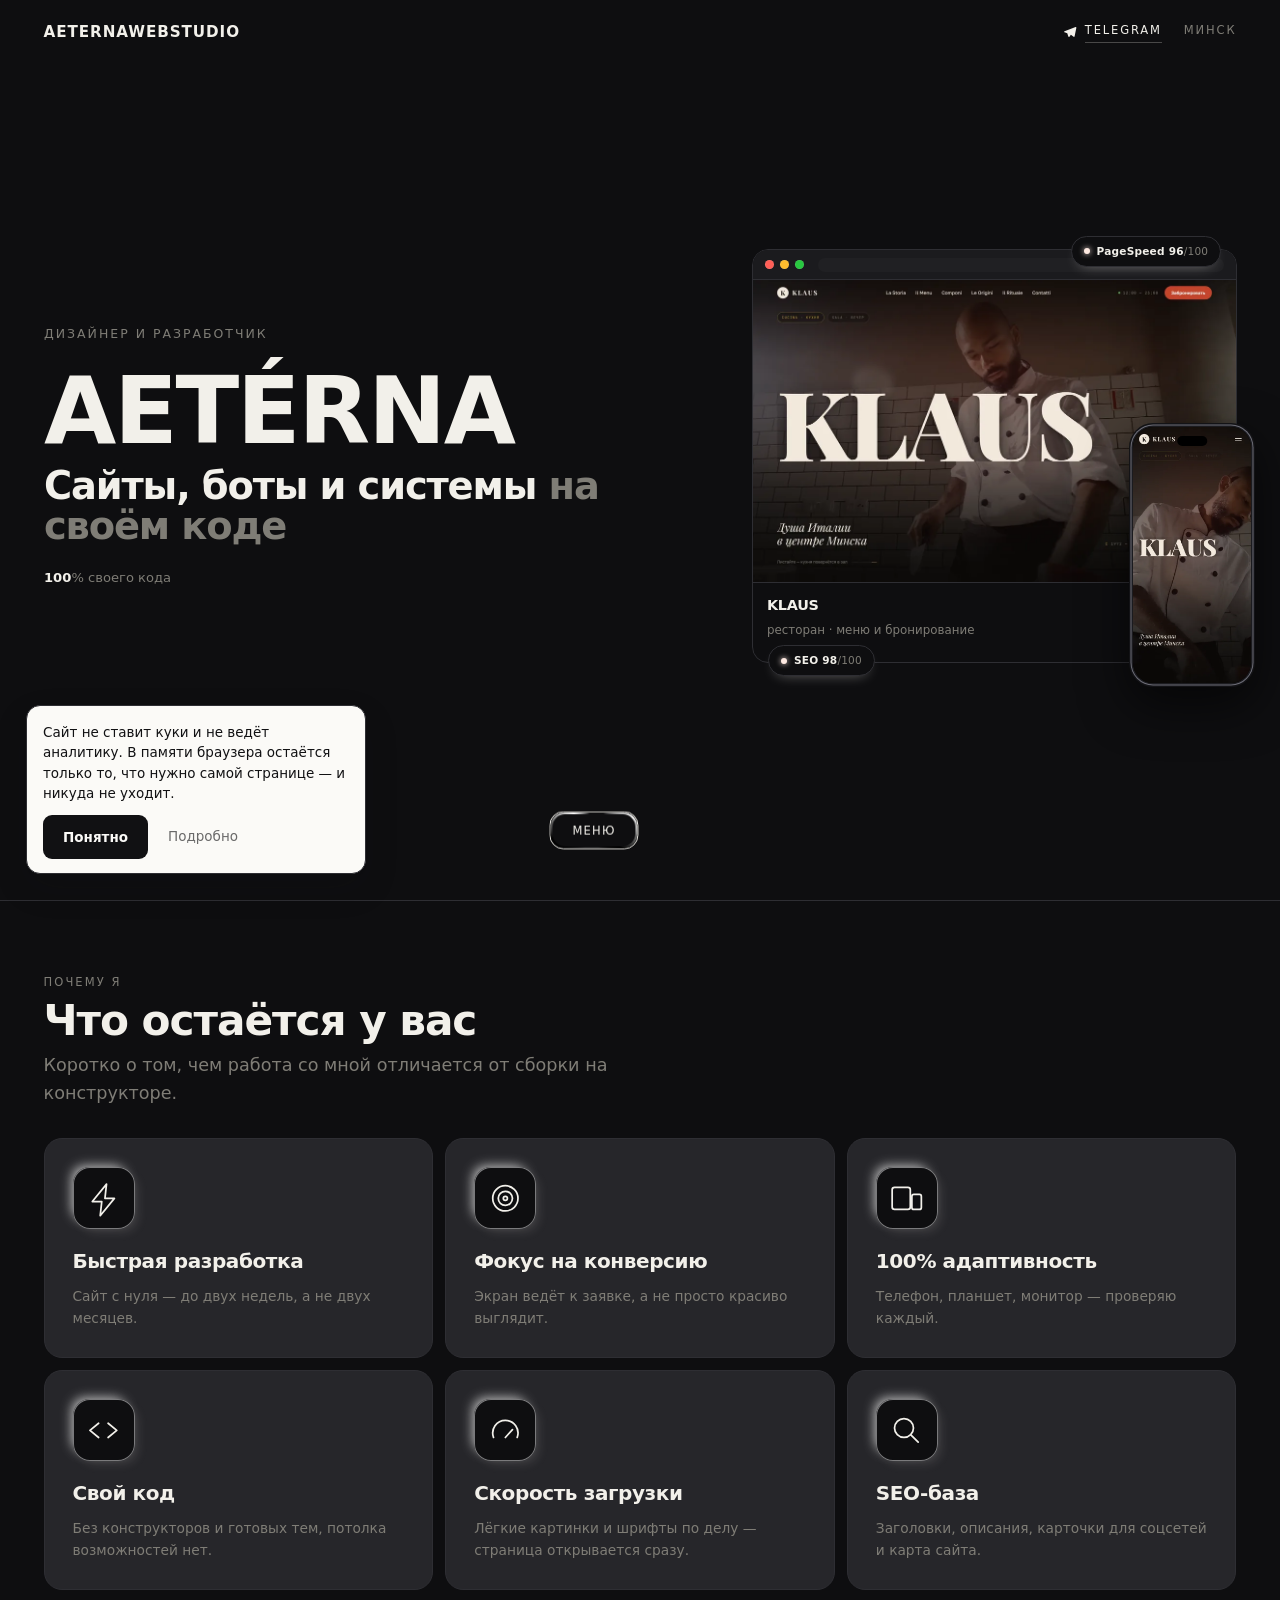
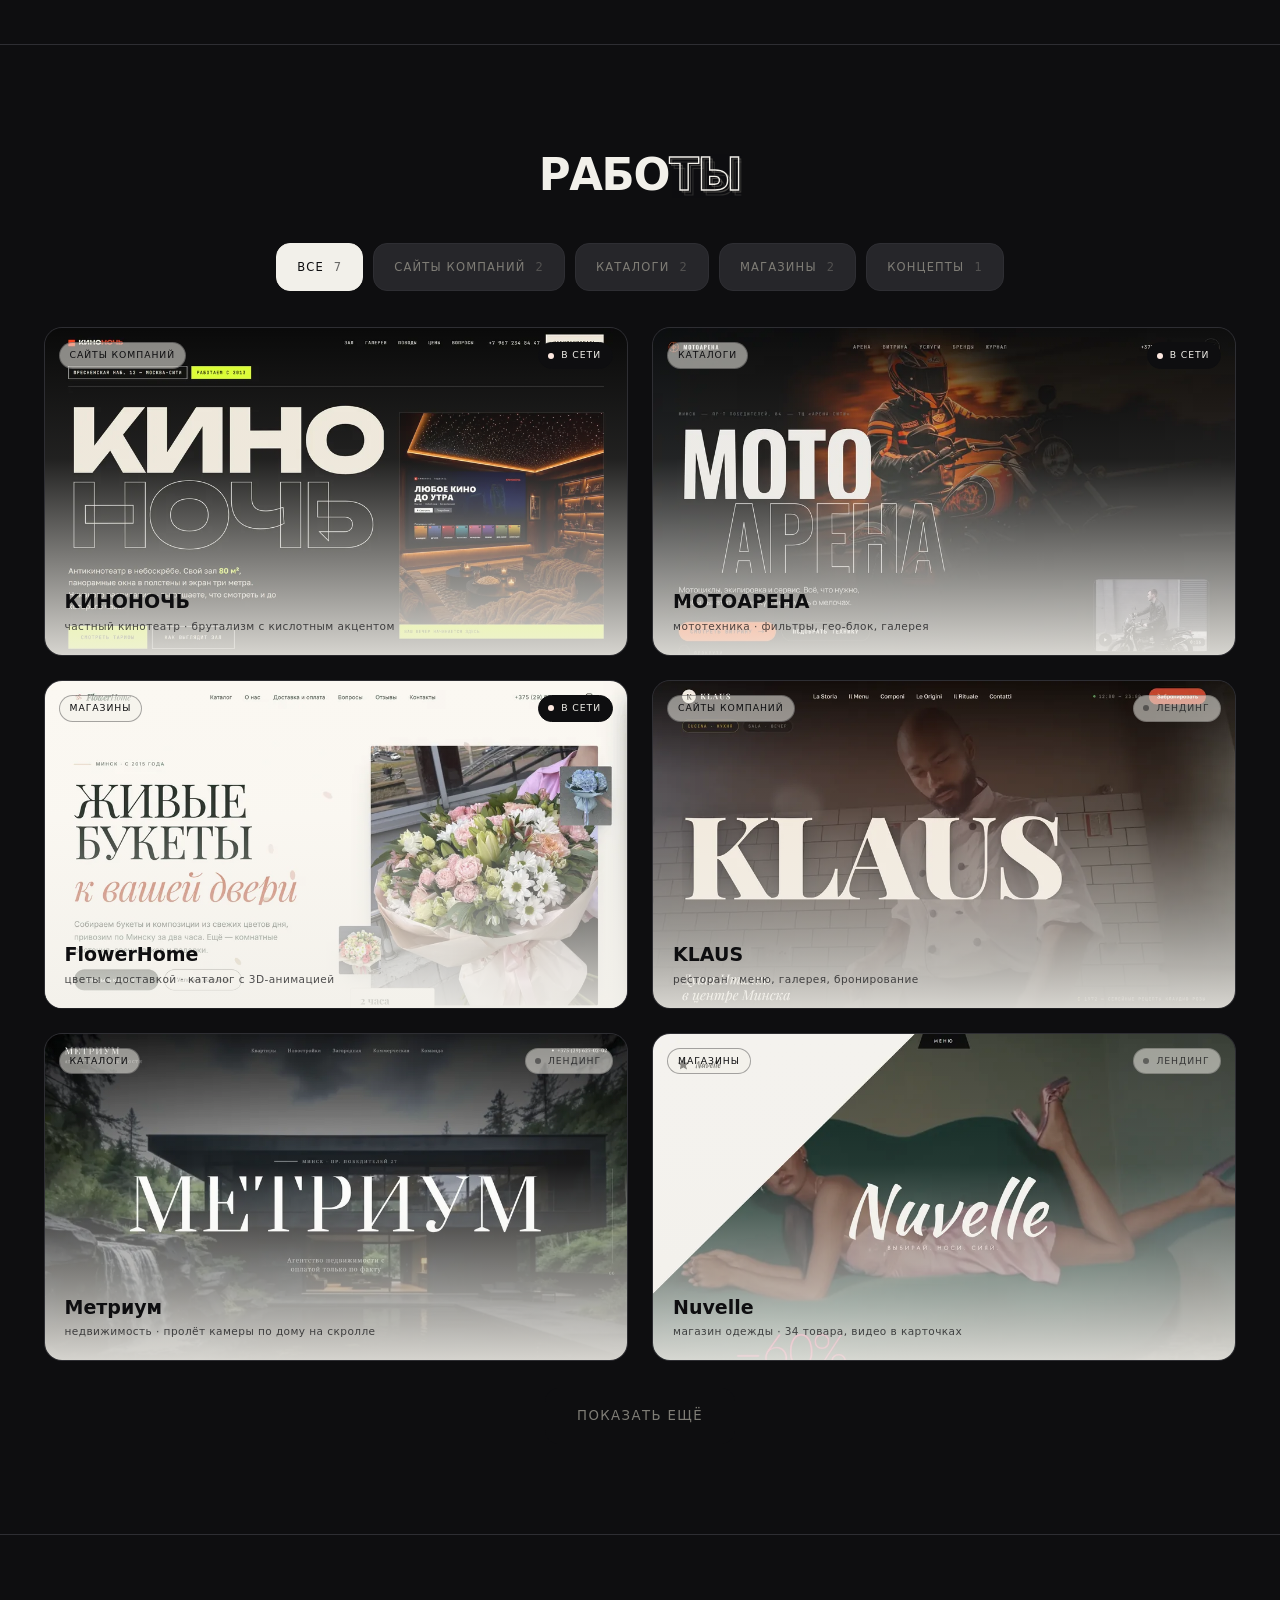
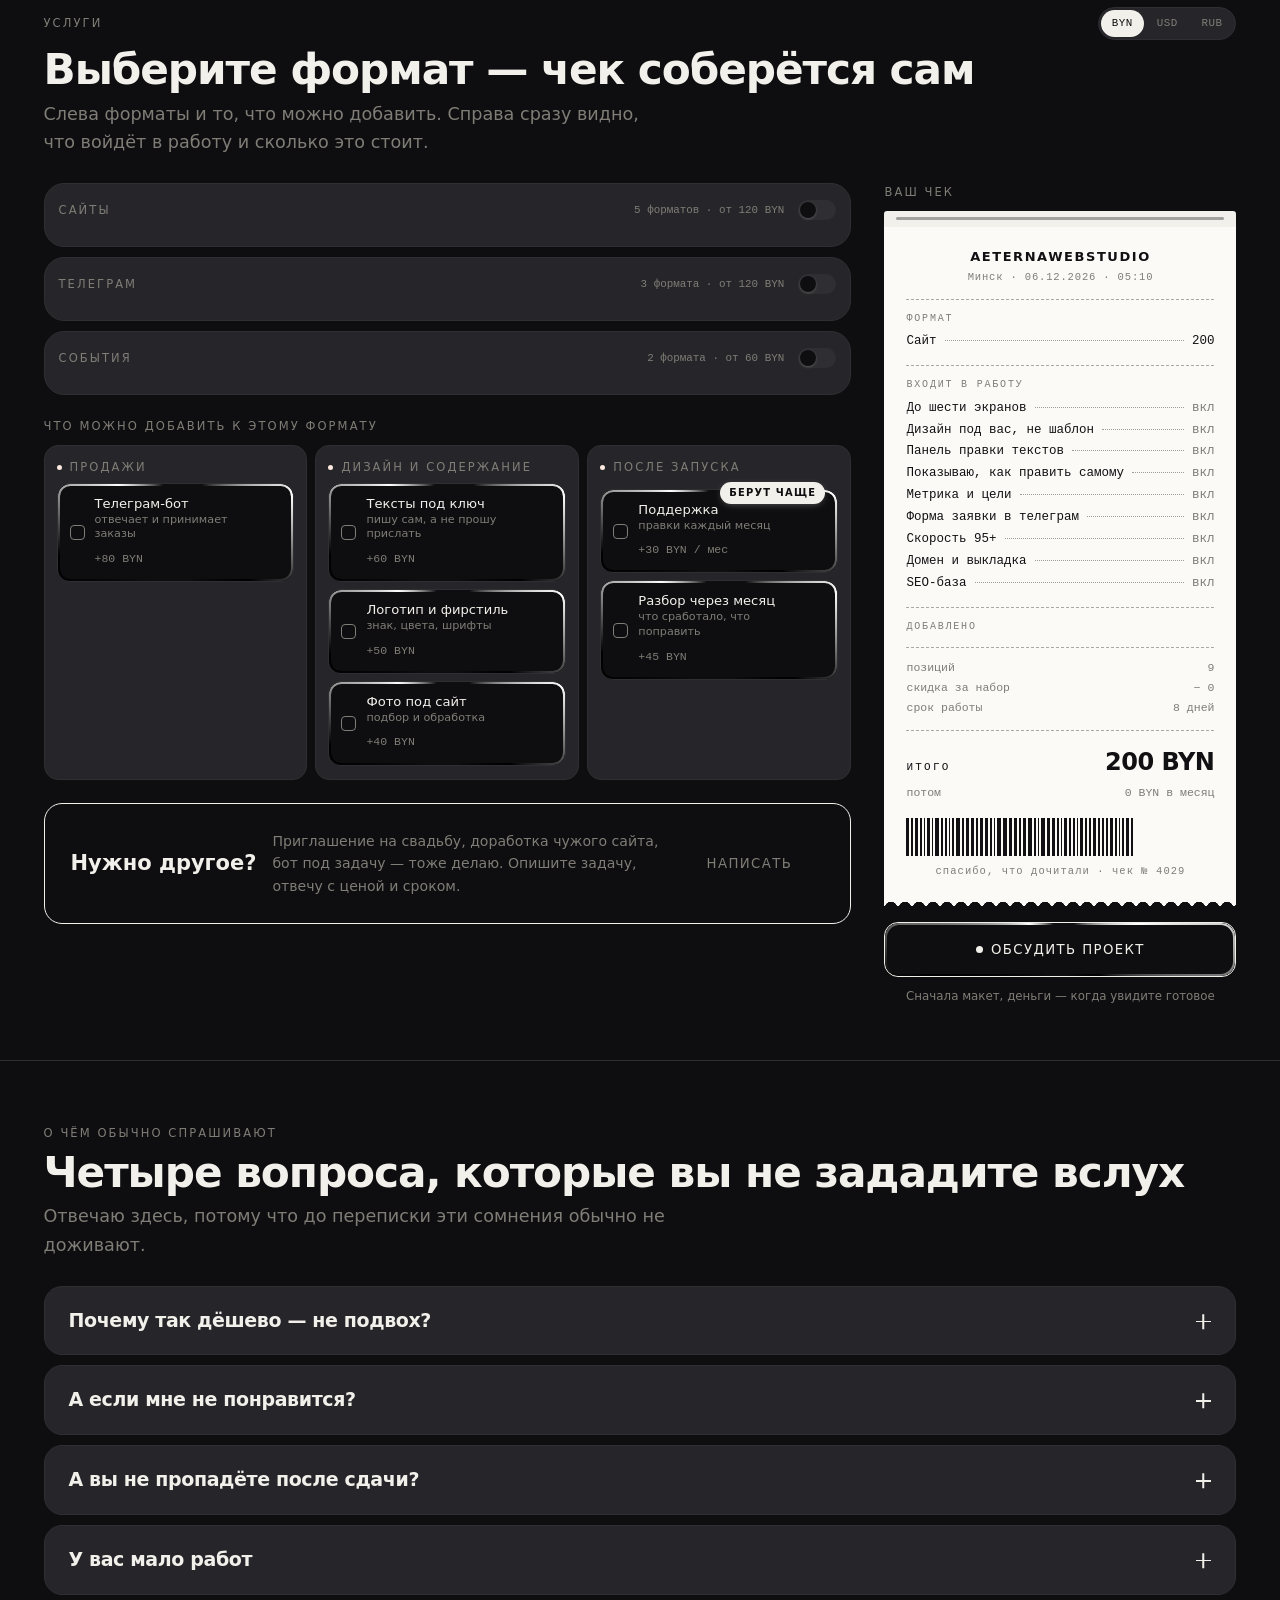
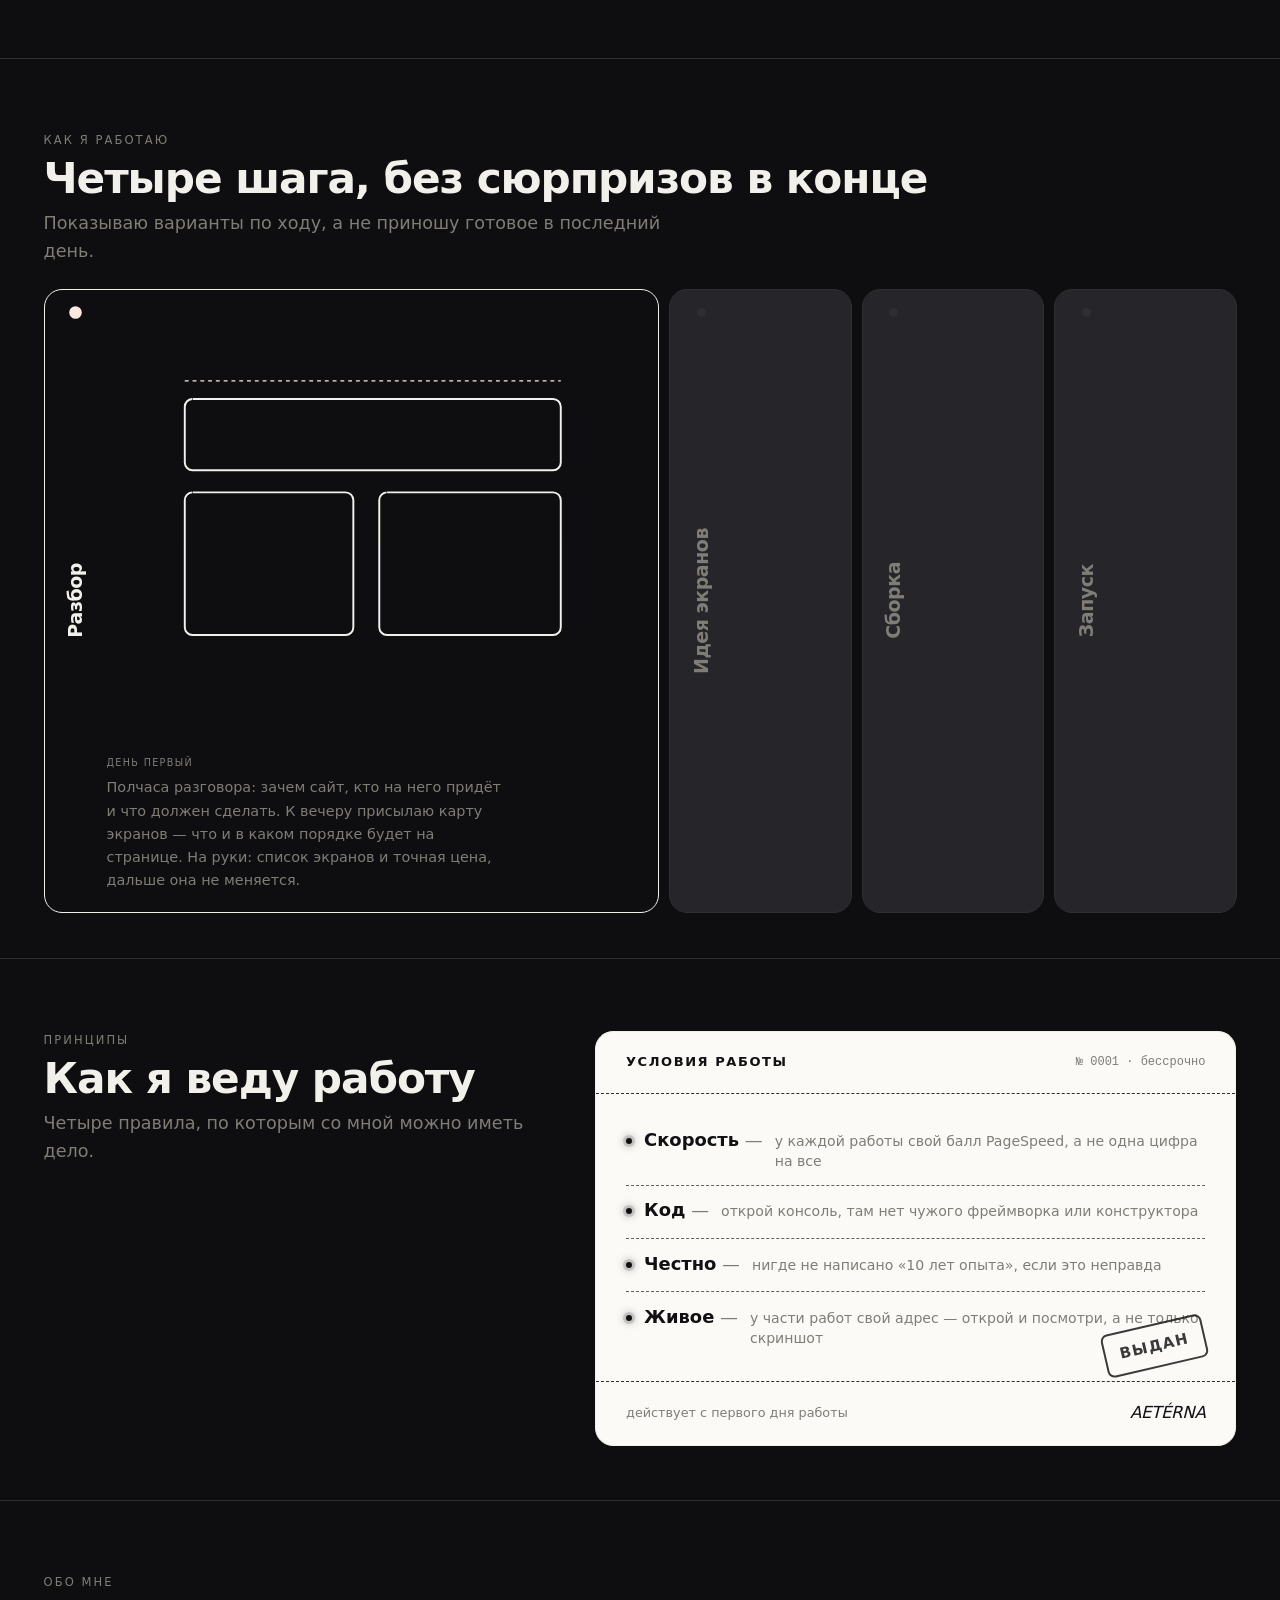
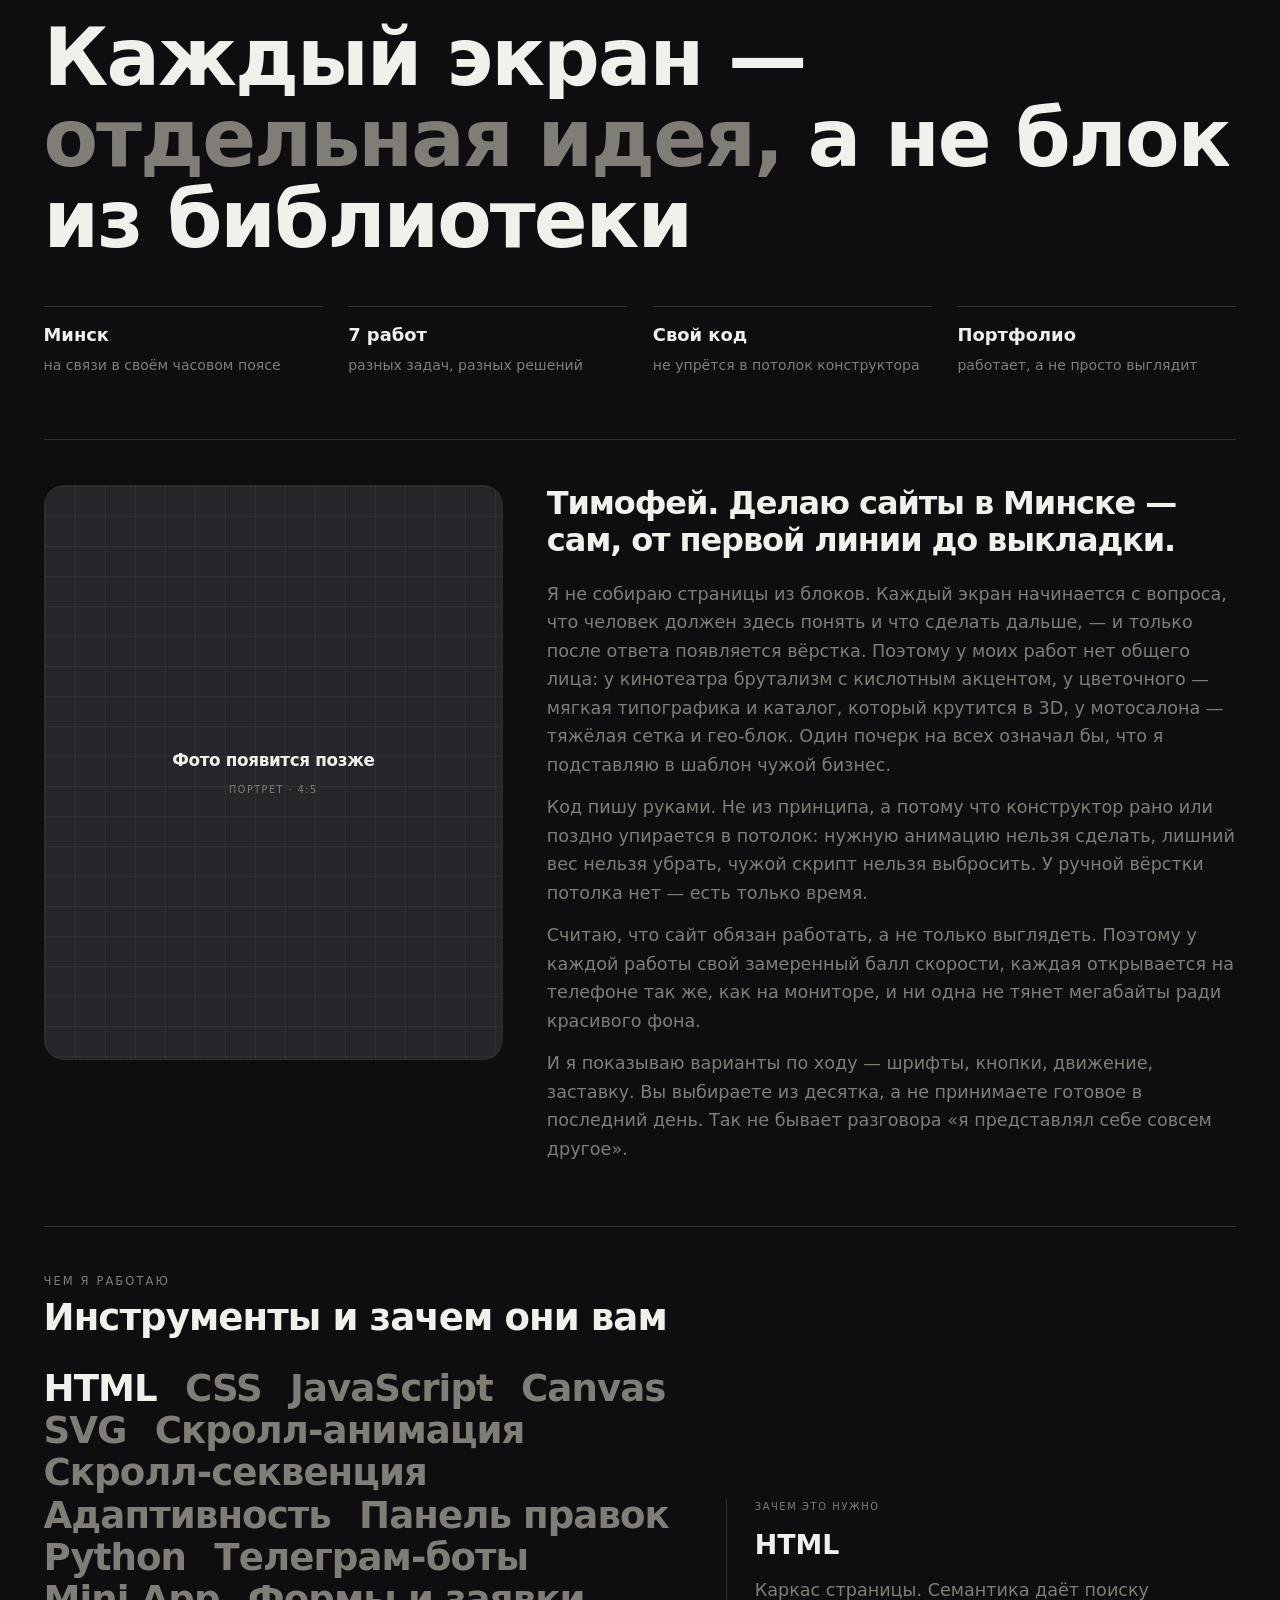
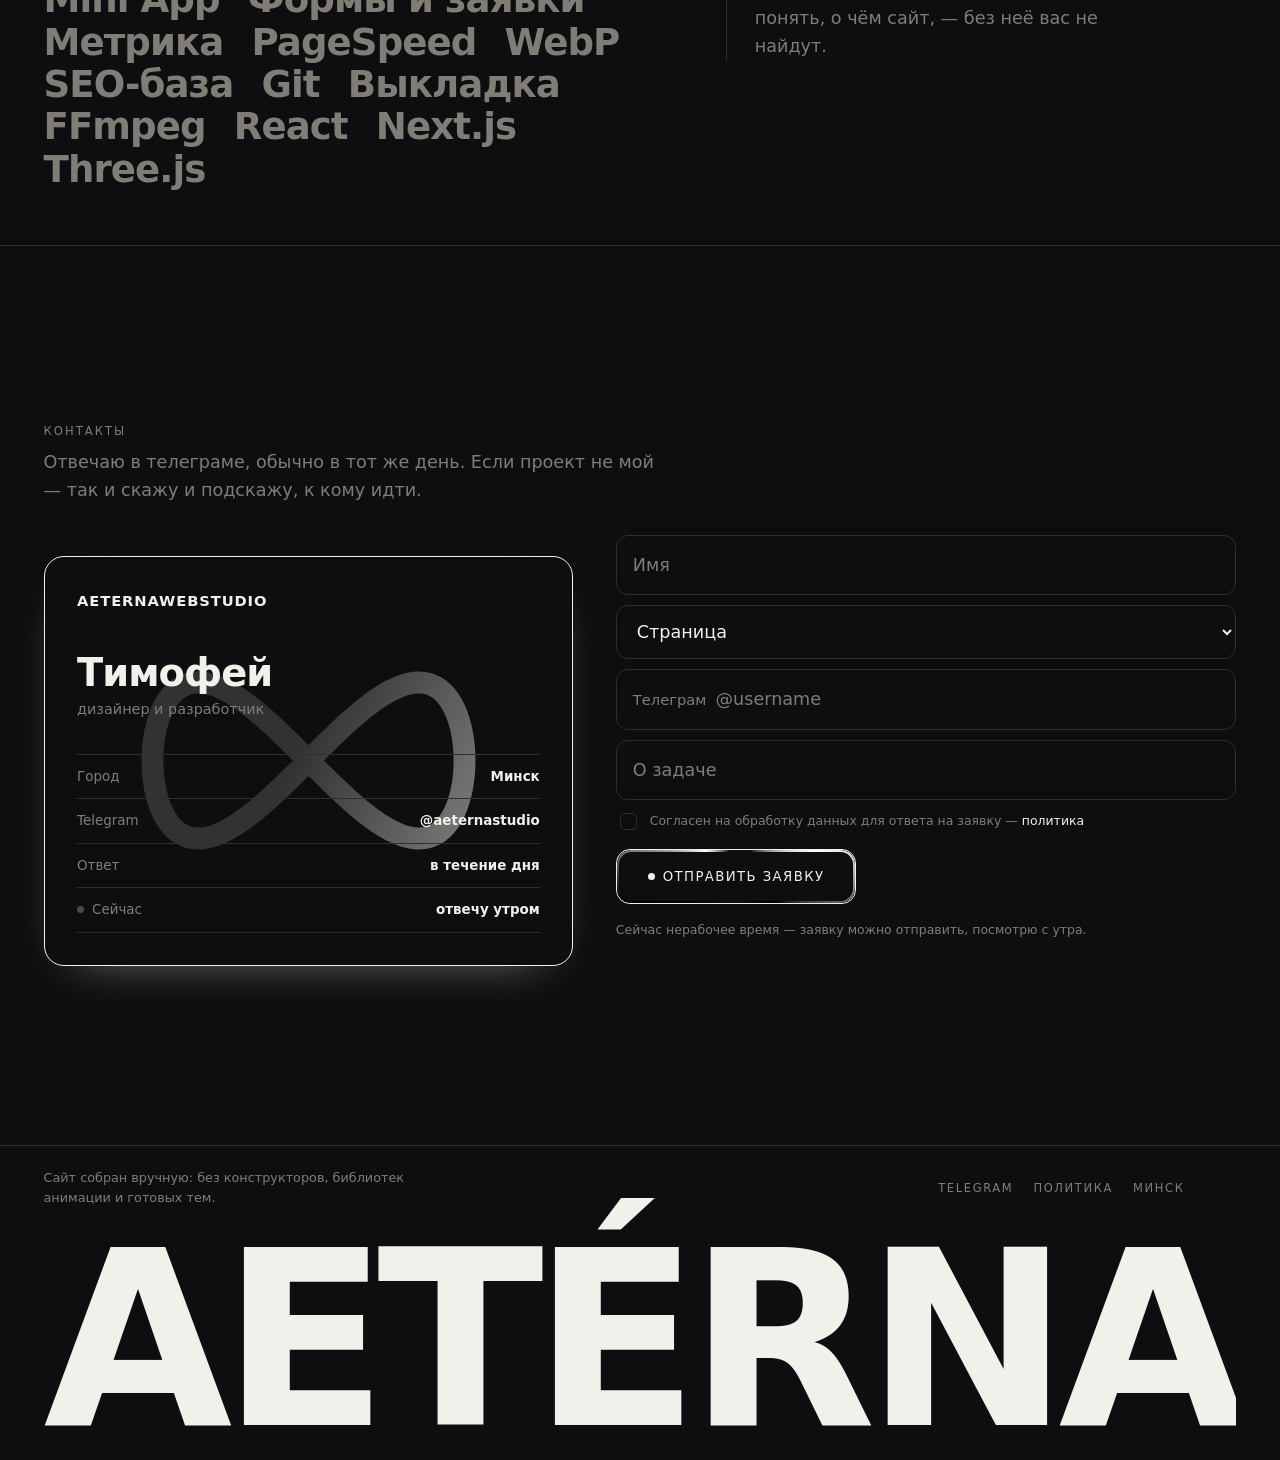
==== commit 711e26ad: "Верхняя строка прячется на iPhone, заставка доигрывает имя Шапка пряталась через requestAnimationFra" ====
--- a/index.html
+++ b/index.html
@@ -56,7 +56,7 @@
      показалась». Без подсказки он находит его последним, уже разобрав
      весь скрипт. -->
 <link rel="preload" as="image" href="assets/works/klaus.webp" fetchpriority="high">
-<link rel="stylesheet" href="styles.min.css?v=179">
+<link rel="stylesheet" href="styles.min.css?v=180">
 </head>
 <!-- Класс обязан совпадать с DEFAULTS.macFrame в script.min.js — те же грабли,
      что с :root и палитрой. apply() ставит его уже после первой отрисовки,
@@ -531,7 +531,7 @@
   </div>
 </aside>
 
-<script src="script.min.js?v=189" defer></script>
+<script src="script.min.js?v=190" defer></script>
 
 <!-- Панель настройки убрана из публикации: посетителю она не нужна,
      а адрес ?tweak=1 открывал её кому угодно. Файлы tweak.js и tweak.css
--- a/styles.min.css
+++ b/styles.min.css
@@ -1 +1 @@
-:root{--bg:#f2f0ea;--ink:#111113;--dim:#6c6a64;--accent:#000000;--wire:#dbd7cc;--line:#d2cfc5;--paper:#fbfaf7;--paper-ink:#111113;--fh:"Unbounded", system-ui, sans-serif;--fb:"Onest", system-ui, sans-serif;--fm:ui-monospace, "SF Mono", "Cascadia Mono", Consolas, "Liberation Mono", monospace;--h1w:600;--h1size:9.1;--h1track:-.035;--h1lh:.92;--bodysize:1.05;--gridop:0;--cols:2;--maxw:1440px;--pad:max(clamp(18px, 3.4vw, 54px), calc((100% - var(--maxw)) / 2));--radius:12px;--curSize:9;--curRing:34}*{box-sizing:border-box}html,body{margin:0;padding:0}html{background:var(--bg)}body{background:var(--bg);color:var(--ink);font-family:var(--fb);font-size:calc(var(--bodysize) * 1rem);line-height:1.6;-webkit-font-smoothing:antialiased;overflow-x:hidden}body.is-cursor-custom,body.is-cursor-custom a,body.is-cursor-custom button{cursor:none}a{color:inherit;text-decoration:none}.top{position:fixed;inset:0 0 auto;z-index:40;display:flex;align-items:center;justify-content:space-between;gap:20px;padding:20px var(--pad);opacity:0;transform:translateY(-12px);transition:opacity .7s ease,transform .7s ease}.is-lit .top{opacity:1;transform:none}body.is-hidetop .top{opacity:0;transform:translateY(-110%);pointer-events:none}body.is-menu .top{opacity:1;transform:none;pointer-events:auto}.top__mark{font-family:var(--fh);font-weight:600;letter-spacing:.06em;font-size:.95rem}.top__right{display:flex;align-items:center;gap:22px}.top__place,.top__tg{font-size:.72rem;letter-spacing:.16em;text-transform:uppercase;color:var(--dim)}.top__place{padding-bottom:3px;border-bottom:1px solid transparent}.top__tg{display:inline-flex;align-items:center;gap:8px}.top__tgi{width:14px;height:14px;fill:currentColor;flex:none}@keyframes beat{0%{box-shadow:0 0 color-mix(in srgb,var(--accent) 45%,transparent)}70%{box-shadow:0 0 0 9px color-mix(in srgb,var(--accent) 0%,transparent)}to{box-shadow:0 0 color-mix(in srgb,var(--accent) 0%,transparent)}}.top__tg{position:relative;color:var(--ink)}.top__tg span{position:relative;padding-bottom:3px;border-bottom:1px solid color-mix(in srgb,var(--ink) 26%,transparent)}.top__tg span:after{content:"";position:absolute;left:0;right:0;bottom:-1px;height:1px;background:var(--ink);transform:scaleX(0);transform-origin:left;transition:transform .4s cubic-bezier(.22,1,.36,1)}.top__tg:hover span:after{transform:scaleX(1)}.top__tg[data-empty]{color:var(--dim)}.hero{position:relative;min-height:100svh;display:flex;flex-direction:column;padding:clamp(96px,12vh,150px) var(--pad) clamp(24px,4vh,44px);overflow:hidden}.hero__grid{position:absolute;inset:0;z-index:0;pointer-events:none;opacity:var(--gridop)}.hero__cols,.hero__rows{position:absolute;inset:0}.hero__cols i{position:absolute;top:0;bottom:0;width:1px;background:var(--line);transform:scaleY(var(--gin,0));transform-origin:top}.hero__rows i{position:absolute;left:0;right:0;height:1px;background:var(--line);transform:scaleX(var(--gin,0));transform-origin:left}.hero__cols i.is-key,.hero__rows i.is-key{background:var(--accent);opacity:.28}.bl{position:relative;--in:0;--rev:0}.bl__ph{position:absolute;inset:0;display:block;background:var(--wire);border-radius:var(--radius);transform:scaleX(var(--in));transform-origin:left center;clip-path:inset(0 0 0 calc(var(--rev) * 100%))}.bl__ph:after{content:"";position:absolute;inset:0;background:linear-gradient(90deg,transparent,color-mix(in srgb,var(--ink) 7%,transparent))}.bl__c{position:relative;display:block;clip-path:inset(0 calc((1 - var(--rev)) * 100%) 0 0)}.bl.is-done .bl__c{clip-path:none}.bl.is-done .bl__ph{display:none}.tile.is-done .tile__c{clip-path:none}.tile.is-done .tile__ph{display:none}.hero__inner{position:relative;z-index:2;flex:1;display:grid;grid-template-columns:minmax(0,1.15fr) minmax(0,.85fr);gap:clamp(24px,4vw,64px);align-items:center}.hero__left{display:flex;flex-direction:column;gap:clamp(14px,2.2vh,26px);align-items:flex-start}.bl--eyebrow{min-height:20px}.bl--eyebrow .bl__c{display:flex;align-items:center;gap:10px;font-size:.78rem;letter-spacing:.16em;text-transform:uppercase;color:var(--dim)}.dot{width:6px;height:6px;border-radius:50%;background:var(--accent);flex:none;box-shadow:0 0 5px 1px color-mix(in srgb,var(--accent) 55%,transparent)}.is-lit .dot{animation:pulse 2.4s ease-in-out infinite,glow 2.4s ease-in-out infinite}body.is-closed .meta__badge .dot,body.is-closed .ct__live{animation:none!important;background:var(--dim);box-shadow:none;opacity:.55}@keyframes pulse{0%,to{transform:scale(1);opacity:1}50%{transform:scale(1.5);opacity:.55}}@keyframes glow{0%,to{box-shadow:0 0 5px 1px color-mix(in srgb,var(--accent) 55%,transparent)}50%{box-shadow:0 0 10px 3px color-mix(in srgb,var(--accent) 70%,transparent)}}.hero__title{margin:0;display:flex;flex-direction:column;gap:6px;width:100%}.bl--h1 .bl__c{font-family:var(--fh);font-weight:var(--h1w);font-size:calc(var(--h1size) * 1vw);line-height:var(--h1lh);letter-spacing:calc(var(--h1track) * 1em);white-space:nowrap}.bl--h1{align-self:stretch}.bl--h2 .bl__c{font-family:var(--fh);font-weight:600;font-size:clamp(21px,3vw,44px);line-height:1.06;letter-spacing:-.03em;color:var(--ink)}.bl--h2 em{font-style:normal;color:var(--dim)}.eyebrow__place{display:none}.works__h:empty,.ct__h:empty,.svc__h:empty,.flow__h:empty,.works__h:has(.bl__c:empty),.ct__h:has(.bl__c:empty){display:none}.bl--meta .bl__c{display:flex;flex-wrap:wrap;align-items:center;gap:22px;font-size:.82rem;color:var(--dim)}.bl--meta b{font-family:var(--fh);color:var(--ink);font-weight:600}.meta__badge{display:none;align-items:center;gap:8px;padding:7px 14px;border-radius:999px;border:1px solid var(--line);font-size:.72rem;letter-spacing:.02em}.bl--art{width:100%}.bl--art .bl__c{display:block}.mac{--s-hi:#f4f4f6;--s-1:#dedee1;--s-2:#c9c9ce;--s-3:#aeaeb4;position:relative;border-radius:16px 16px 5px 5px;padding:10px 10px 13px;background:linear-gradient(178deg,var(--s-1) 0%,var(--s-2) 58%,var(--s-3) 100%);box-shadow:inset 0 1px 0 var(--s-hi),inset 1px 0 #fff9,inset -1px 0 #fff9,inset 0 -14px 18px -14px #00000059,0 1px #00000024}.mac__tag{position:absolute;top:-11px;right:14px;z-index:4;display:inline-flex;align-items:center;gap:7px;padding:6px 12px;border-radius:999px;background:var(--bg);border:1px solid var(--line);font-size:.66rem;letter-spacing:.06em;color:var(--dim);white-space:nowrap;box-shadow:0 6px 14px -8px color-mix(in srgb,var(--ink) 45%,transparent)}.mac__tag b{font-family:var(--fh);font-weight:600;color:var(--ink);letter-spacing:.02em}.mac__tag b [data-txt]{text-transform:capitalize}.mac__tag__v{display:inline-block}.mac__tag__of{color:var(--dim);font-weight:400}.mac__tag__v.is-swap{animation:tagSwap .5s ease}@keyframes tagSwap{0%{opacity:0;transform:translateY(3px)}to{opacity:1;transform:none}}.mac__tag .dot{animation:pulse 2.4s ease-in-out infinite,glow 2.4s ease-in-out infinite}.mac__tag--b{inset:auto auto -11px 14px}@media(max-width:900px){.mac__tag{top:-10px;right:10px;font-size:.6rem;padding:5px 10px}.mac__tag--b{inset:auto auto -10px 10px}}.is-nomac .mac__tag{top:-13px;right:16px}.is-nomac .mac__tag--b{inset:auto auto -13px 16px}.mac__hinge{height:4px;margin:0 7%;border-radius:0 0 3px 3px;background:linear-gradient(#b9b9bf,#d3d3d8)}.mac__base{position:relative;height:7px;margin:0 -3.2%;border-radius:0 0 9px 9px;background:linear-gradient(180deg,#ececee 0 1px,#cfcfd4 1px 55%,#a8a8ae)}.mac__base:after{content:"";position:absolute;top:0;left:50%;translate:-50% 0;width:13%;height:3px;border-radius:0 0 5px 5px;background:linear-gradient(#93939a,#b7b7bc)}.mac__sh{height:24px;margin:0 5%;background:radial-gradient(28% 60% at 50% 0%,rgba(0,0,0,.2),transparent 70%),radial-gradient(62% 100% at 50% 0%,rgba(0,0,0,.11),transparent 74%)}body:not(.is-nomac) .mac .shw{border-radius:6px;box-shadow:none;border-color:#0b0b0c}.mac__phone{position:absolute;right:clamp(-14px,-3%,-6px);bottom:clamp(-20px,-9%,-10px);z-index:4;width:clamp(64px,15vw,118px);border-radius:17%/8%;filter:drop-shadow(0 18px 24px rgba(0,0,0,.6));pointer-events:none;transform:translate3d(calc(var(--tx,0) * 15px),calc(var(--ty,0) * 15px),0) rotate(calc(var(--tx,0) * 2.2deg));transition:transform .9s cubic-bezier(.22,1,.36,1)}.mac.is-live .mac__phone{transition:transform .16s ease-out}@media(hover:none){.mac{animation:macFloat 7s ease-in-out infinite}.mac__phone{animation:phFloat 7s ease-in-out infinite}@keyframes macFloat{0%,to{transform:translateZ(0)}50%{transform:translate3d(0,-7px,0)}}@keyframes phFloat{0%,to{transform:translateZ(0) rotate(0)}50%{transform:translate3d(0,6px,0) rotate(-1.4deg)}}}@media(prefers-reduced-motion:reduce){.mac__phone{transform:none;transition:none;animation:none}.mac{animation:none}}.mac__phone__scr{position:relative;aspect-ratio:9/19.5;border-radius:17%/8%;overflow:hidden;background:#000;box-shadow:0 0 0 1.5px #1b1b1f,0 0 0 2.5px #6e6e78,0 0 0 4px #131316}.mac__phone__img{width:100%;height:100%;object-fit:cover;object-position:top;display:block}.mac__phone__isl{position:absolute;top:3.4%;left:50%;translate:-50% 0;width:25%;aspect-ratio:2.9/1;border-radius:999px;background:#000;z-index:2}.is-nomac .mac{padding:0;background:none;box-shadow:none}.is-nomac .mac__hinge,.is-nomac .mac__base,.is-nomac .mac__sh{display:none}.mac{will-change:transform;transform:translate3d(calc(var(--tx,0) * 22px),calc(var(--ty,0) * 22px),0);transition:transform .9s cubic-bezier(.22,1,.36,1)}.mac.is-live{transition:transform .16s ease-out}.shw{position:relative;display:flex;flex-direction:column;border-radius:16px;overflow:hidden;background:var(--bg);border:1px solid var(--line);box-shadow:0 26px 60px -34px color-mix(in srgb,var(--ink) 55%,transparent);transition:box-shadow .9s cubic-bezier(.22,1,.36,1);-webkit-mask-image:-webkit-radial-gradient(#000,#000)}.mac.is-live .shw{transition:box-shadow .3s ease;box-shadow:0 40px 80px -38px color-mix(in srgb,var(--ink) 62%,transparent)}.shw__bar{flex:none;height:30px;display:flex;align-items:center;gap:6px;padding:0 12px;background:color-mix(in srgb,var(--wire) 55%,var(--bg));border-bottom:1px solid var(--line)}.shw__bar i{width:9px;height:9px;border-radius:50%;flex:none;box-shadow:inset 0 0 0 .5px color-mix(in srgb,var(--ink) 16%,transparent)}.shw__bar i:nth-child(1){background:#ff5f57}.shw__bar i:nth-child(2){background:#febc2e}.shw__bar i:nth-child(3){background:#28c840}.shw__url{margin-left:8px;flex:1;height:14px;border-radius:999px;background:color-mix(in srgb,var(--line) 55%,var(--bg))}.shw__view{position:relative;aspect-ratio:16/10;background:var(--wire);overflow:hidden;-webkit-mask-image:-webkit-radial-gradient(#000,#000)}.shw__p{position:absolute;inset:0;opacity:0;filter:blur(22px);transform:scale(.94);transition:opacity .6s ease,filter .8s ease,transform .9s cubic-bezier(.22,1,.36,1)}.shw__p.is-on{opacity:1;filter:blur(0);transform:none;z-index:2}.shw__p.is-out{opacity:1;z-index:1}.shw__img{position:absolute;inset:0;width:100%;height:100%;object-fit:cover;object-position:top}.shw__p[data-k=dark]{background:#16161a}.shw__p[data-k=noir]{background:#1d2124}.shw__p[data-k=amber]{background:#141210}.shw__p[data-k=rose]{background:#f3e7e4}.shw__p[data-k=acid]{background:#101012}.shw__p[data-k=bloom]{background:#f2ede2}.shw__foot{flex:none;display:grid;grid-template-columns:minmax(0,1fr) auto;align-items:center;gap:4px 14px;padding:11px 14px 12px;border-top:1px solid var(--line)}.shw__foot{padding-bottom:22px}@media(max-width:560px){.shw__foot{padding-bottom:24px}}.shw__n{grid-column:1;font-family:var(--fh);font-weight:600;font-size:.9rem;letter-spacing:-.02em;overflow:hidden;text-overflow:ellipsis;white-space:nowrap}.shw__d{grid-column:1;grid-row:2;font-size:.74rem;color:var(--dim);overflow:hidden;text-overflow:ellipsis;white-space:nowrap}.shw__dots{grid-column:2;grid-row:1 / span 2;display:flex;gap:6px}.shw__dots button{width:7px;height:7px;padding:0;border:0;border-radius:50%;background:var(--line);cursor:pointer;transition:background .3s ease,transform .35s cubic-bezier(.22,1,.36,1)}.shw__dots button.is-on{background:var(--ink);transform:scale(1.35)}.shw__dots button:hover{background:var(--dim)}@media(max-width:900px){.shw__view{aspect-ratio:16/9}}@media(prefers-reduced-motion:reduce){.shw__p{transition:opacity .2s linear;transform:none;filter:none}.shw{transition:none}}.hero__right{position:relative}.tiles{display:grid;grid-template-columns:repeat(3,1fr);gap:8px}.tile{position:relative;aspect-ratio:4/3;overflow:hidden;border-radius:var(--radius);--in:0;--rev:0}.tile__ph{position:absolute;inset:0;background:var(--wire);transform:scale(var(--in));transform-origin:center}.tile__c{position:absolute;inset:0;display:flex;flex-direction:column;justify-content:flex-end;gap:5px;padding:9px;background:var(--wire);clip-path:inset(calc((1 - var(--rev)) * 100%) 0 0 0);transition:transform .5s cubic-bezier(.22,1,.36,1)}.tile__bar{height:4px;border-radius:2px;background:var(--line)}.tile__bar--a{background:var(--accent);opacity:.85}.tile__n{font-size:.62rem;letter-spacing:.1em;text-transform:uppercase;color:color-mix(in srgb,var(--ink) 78%,var(--wire))}.tile:hover .tile__c{transform:scale(1.04)}.tile:hover .tile__n{color:var(--ink)}.hero__foot{position:relative;z-index:2;margin-top:auto;padding-top:22px}.bl--foot .bl__c{display:grid;grid-template-columns:1fr auto 1fr;align-items:center;font-size:.72rem;letter-spacing:.12em;text-transform:uppercase;color:var(--dim)}.bl--foot .hero__stage{justify-self:end}.hbtn--menu{justify-self:center}.hero__scroll{display:inline-flex;align-items:center;gap:9px}.hero__scroll i{width:26px;height:1px;background:var(--dim);position:relative;overflow:hidden}.is-lit .hero__scroll i:after{content:"";position:absolute;inset:0;background:var(--accent);animation:run 1.9s cubic-bezier(.76,0,.24,1) infinite}@keyframes run{0%{transform:translate(-100%)}60%,to{transform:translate(100%)}}.hero__stage{font-family:var(--fb);color:var(--accent)}.hbtn{position:relative;display:inline-flex;align-items:center;justify-content:center;gap:.6em;min-width:calc(var(--btnMinW, 12.5) * 1em);padding:calc(var(--btnPadY, 16) * 1px) calc(var(--btnPadX, 34) * 1px);border:calc(var(--btnBw, 1) * 1px) solid var(--ink);border-radius:calc(var(--btnR, 999) * 1px);background:var(--bg);color:var(--ink);font:inherit;font-size:calc(var(--btnFs, .78) * 1rem);letter-spacing:calc(var(--btnTrack, .14) * 1em);overflow:hidden;cursor:pointer;-webkit-tap-highlight-color:transparent;transition:min-width var(--btnSpeed, .45s) cubic-bezier(.76,0,.24,1),padding var(--btnSpeed, .45s) cubic-bezier(.76,0,.24,1)}[data-btn=wide] .hbtn{text-transform:uppercase}body.is-btn-lower .hbtn{text-transform:none}.hbtn--quiet{border-color:transparent;color:var(--dim);min-width:0}.hbtn--quiet:hover{color:var(--bg)}.hbtn--menu{min-width:0;padding:9px 22px;font-size:.72rem}[data-btn=wide] .hbtn--menu{padding:9px 22px;font-size:.72rem}.hbtn--quiet .hbtn__dot,.hbtn--menu .hbtn__dot{position:absolute;left:50%;top:50%;margin:-4px 0 0 -4px;opacity:0;transition:transform .55s cubic-bezier(.76,0,.24,1),opacity .18s ease}.hbtn--quiet:hover .hbtn__dot,.hbtn--quiet:focus-visible .hbtn__dot,.hbtn--menu:hover .hbtn__dot,.hbtn--menu:focus-visible .hbtn__dot{opacity:1}.hbtn__dot{width:calc(var(--btnDot, 8) * 1px);height:calc(var(--btnDot, 8) * 1px);flex:none;border-radius:50%;background:var(--ink);transition:transform var(--btnFill, .55s) cubic-bezier(.76,0,.24,1)}.hbtn__label{transition:transform .5s cubic-bezier(.76,0,.24,1),opacity .35s ease}.hbtn__over{position:absolute;inset:0;display:flex;align-items:center;justify-content:center;color:var(--bg);transform:translate(-4rem);opacity:0;transition:transform .5s cubic-bezier(.76,0,.24,1),opacity .35s ease}.hbtn__st{display:none;align-items:center;gap:.55em;white-space:nowrap}.hbtn__st svg{width:1em;height:1em;flex:none}.hbtn:hover .hbtn__dot,.hbtn:focus-visible .hbtn__dot,.hbtn:not([data-state=idle]) .hbtn__dot{transform:scale(46)}.hbtn:hover .hbtn__label,.hbtn:focus-visible .hbtn__label,.hbtn:not([data-state=idle]) .hbtn__label{transform:translate(5rem);opacity:0}.hbtn:hover .hbtn__over,.hbtn:focus-visible .hbtn__over,.hbtn:not([data-state=idle]) .hbtn__over{transform:none;opacity:1}.hbtn[data-state=idle] .hbtn__st--idle,.hbtn[data-state=loading] .hbtn__st--load,.hbtn[data-state=success] .hbtn__st--done{display:inline-flex}.hbtn[data-state=loading]{min-width:9em;padding-left:14px;padding-right:14px}.hbtn__spin{width:1em;height:1em;flex:none;border-radius:50%;border:2px solid color-mix(in srgb,var(--bg) 35%,transparent);border-top-color:var(--bg);animation:hspin .7s linear infinite}@keyframes hspin{to{transform:rotate(360deg)}}[data-btn=line] .hbtn{min-width:0;padding:10px 2px 12px;border:0;border-radius:0;background:transparent;text-transform:uppercase;font-size:.78rem;letter-spacing:.14em}[data-btn=line] .hbtn__dot{display:none}[data-btn=line] .hbtn:after{content:"";position:absolute;left:0;right:0;bottom:0;height:1px;background:var(--ink);transform:scaleX(0);transform-origin:center;transition:transform .45s cubic-bezier(.22,1,.36,1)}[data-btn=line] .hbtn:hover:after,[data-btn=line] .hbtn:focus-visible:after,[data-btn=line] .hbtn:not([data-state=idle]):after{transform:scaleX(1)}[data-btn=line] .hbtn:hover .hbtn__label,[data-btn=line] .hbtn:focus-visible .hbtn__label{transform:none;opacity:1}[data-btn=line] .hbtn:not([data-state=idle]) .hbtn__label{opacity:0}[data-btn=line] .hbtn__over{color:var(--ink);background:var(--bg);transform:none}[data-btn=line] .hbtn[data-state=idle] .hbtn__over{opacity:0}[data-btn=line] .hbtn__spin{border-color:color-mix(in srgb,var(--ink) 28%,transparent);border-top-color:var(--ink)}@media(prefers-reduced-motion:reduce){.hbtn__dot,.hbtn__label,.hbtn__over{transition:none}}.hero__foot{z-index:80}.hbtn__slot{display:block;justify-self:center}.hbtn--float{position:fixed;left:0;top:0;margin:0;z-index:85;transform:translate3d(var(--fx,0px),var(--fy,0px),0);will-change:transform}@media(prefers-reduced-motion:reduce){.hbtn--float{transition:none}}.menu{position:fixed;inset:0;z-index:60;background:var(--bg);clip-path:inset(100% 0 0 0);pointer-events:none;transition:clip-path .85s cubic-bezier(.76,0,.24,1)}body.is-menu .menu{clip-path:inset(0 0 0 0);pointer-events:auto}.menu__inner{height:100%;display:grid;grid-template-columns:minmax(0,1fr) auto;gap:clamp(24px,5vw,80px);align-items:center;padding:clamp(90px,13vh,150px) var(--pad) clamp(80px,11vh,120px)}.menu__list{list-style:none;margin:0;padding:0}.menu__list li{overflow:hidden}.menu__list a{display:block;position:relative;width:max-content;font-family:var(--fh);font-weight:var(--h1w);font-size:clamp(26px,4.9vw,74px);line-height:1.04;letter-spacing:calc(var(--h1track) * 1em);transform:translateY(108%);transition:transform .75s cubic-bezier(.22,1,.36,1),color .3s ease;transition-delay:calc(var(--i) * 65ms)}body.is-menu .menu__list a{transform:none}.menu__list a:after{content:"";position:absolute;left:0;right:0;bottom:.08em;height:2px;background:var(--accent);transform:scaleX(0);transform-origin:right;transition:transform .5s cubic-bezier(.22,1,.36,1)}.menu__list a:hover:after{transform:scaleX(1);transform-origin:left}.menu__side{display:flex;flex-direction:column;gap:20px;align-items:flex-start;opacity:0;transform:translateY(16px);transition:opacity .6s ease .4s,transform .6s ease .4s}body.is-menu .menu__side{opacity:1;transform:none}.menu__meta{display:flex;flex-direction:column;gap:6px;font-size:.72rem;letter-spacing:.14em;text-transform:uppercase;color:var(--dim)}.menu__meta a:hover{color:var(--accent)}.menu__tg{display:inline-flex;align-items:center;gap:8px}.menu__tgi{width:14px;height:14px;fill:currentColor;flex:none}.menu__tg span{position:relative;padding-bottom:3px;border-bottom:1px solid color-mix(in srgb,currentColor 32%,transparent)}.menu__tg span:after{content:"";position:absolute;left:0;right:0;bottom:-1px;height:1px;background:currentColor;transform:scaleX(0);transform-origin:left;transition:transform .4s cubic-bezier(.22,1,.36,1)}.menu__tg:hover span:after{transform:scaleX(1)}.lamp{position:fixed;inset:0;z-index:35;pointer-events:none;background:radial-gradient(var(--lampR,420px) var(--lampR,420px) at var(--gx,50vw) var(--gy,50vh),color-mix(in srgb,var(--ink) 11%,transparent) 0,color-mix(in srgb,var(--ink) 6%,transparent) 38%,color-mix(in srgb,var(--ink) 2%,transparent) 62%,transparent 78%);opacity:0;transition:opacity .6s ease}body.is-lamp .lamp{opacity:1}.glow{position:absolute;inset:0;z-index:1;pointer-events:none;border-radius:inherit;background:radial-gradient(42% 54% at var(--mx,50%) var(--my,50%),color-mix(in srgb,var(--ink) 12%,transparent) 0,color-mix(in srgb,var(--ink) 4%,transparent) 46%,transparent 74%);opacity:0;transition:opacity .4s ease}.is-glow>.glow{opacity:1}.adv__c,.fmt,.wchip,.stk__i{position:relative}@media(prefers-reduced-motion:reduce){.lamp{display:none}.glow{transition:none}}.cursor{position:fixed;inset:0;z-index:90;pointer-events:none;display:none}body.is-cursor-custom .cursor{display:block}.cursor>*{position:absolute;top:0;left:0;opacity:0}.cursor__cross{inset:0;width:100%;height:100%}.cursor__cx,.cursor__cy{position:absolute;background:var(--accent);opacity:.34}.cursor__cx{left:0;right:0;height:1px;transform:translateY(var(--my,0))}.cursor__cy{top:0;bottom:0;width:1px;transform:translate(var(--mx,0))}.cursor__dot{width:calc(var(--curSize) * 1px);height:calc(var(--curSize) * 1px);margin:calc(var(--curSize) * -.5px) 0 0 calc(var(--curSize) * -.5px);border-radius:50%;background:var(--accent);transform:translate(var(--mx,0),var(--my,0))}.cursor__ring{width:var(--rw, 34px);height:var(--rh, 34px);margin-top:calc(var(--rh, 34px) / -2);margin-left:calc(var(--rw, 34px) / -2);border:1px solid var(--accent);border-radius:999px;transform:translate(var(--rx,0),var(--ry,0));transition:width .3s cubic-bezier(.22,1,.36,1),height .3s cubic-bezier(.22,1,.36,1),border-radius .3s ease,opacity .2s ease}.cursor__frame{width:38px;height:38px;margin:-19px 0 0 -19px;transform:translate(var(--rx,0),var(--ry,0)) scale(var(--rs,1))}.cursor__frame i{position:absolute;width:9px;height:9px;border:1px solid var(--accent)}.cursor__frame i:nth-child(1){top:0;left:0;border-right:0;border-bottom:0}.cursor__frame i:nth-child(2){top:0;right:0;border-left:0;border-bottom:0}.cursor__frame i:nth-child(3){bottom:0;left:0;border-right:0;border-top:0}.cursor__frame i:nth-child(4){bottom:0;right:0;border-left:0;border-top:0}.cursor__lens{width:120px;height:120px;margin:-60px 0 0 -60px;border-radius:50%;background:var(--ink);mix-blend-mode:difference;transform:translate(var(--rx,0),var(--ry,0)) scale(var(--rs,1))}.cursor__read{margin:14px 0 0 14px;display:flex;gap:8px;font-family:var(--fb);font-size:10px;letter-spacing:.1em;color:var(--accent);transform:translate(var(--mx,0),var(--my,0))}[data-cursor=crosshair] .cursor__cross,[data-cursor=crosshair] .cursor__dot,[data-cursor=ruler] .cursor__cross,[data-cursor=ruler] .cursor__read,[data-cursor=ruler] .cursor__dot,[data-cursor=dot] .cursor__dot,[data-cursor=dot] .cursor__ring,[data-cursor=frame] .cursor__dot,[data-cursor=frame] .cursor__frame,[data-cursor=lens] .cursor__lens,[data-cursor=minimal] .cursor__dot{opacity:1}@media(max-width:900px){.hero__inner{grid-template-columns:1fr;align-items:start;gap:26px}.bl--h1 .bl__c{font-size:clamp(38px,13vw,92px);white-space:normal}.top__place{display:none}.eyebrow__place{display:inline}.meta__stat{display:none}.meta__badge{display:inline-flex}.shw__n{font-size:1rem}.shw__d{font-size:.82rem}.menu__inner{grid-template-columns:1fr;align-content:center;gap:28px}.menu__list a{font-size:clamp(22px,8.4vw,44px)}.tiles{grid-template-columns:repeat(3,1fr)}body.is-cursor-custom{cursor:auto}.cursor{display:none!important}}@media(prefers-reduced-motion:reduce){*{animation-duration:.01ms!important;transition-duration:.01ms!important}}.works{position:relative;padding:clamp(80px,12vh,150px) var(--pad) clamp(70px,10vh,120px);border-top:1px solid var(--line)}.works__head{display:flex;flex-direction:column;gap:12px;align-items:center;text-align:center;margin-bottom:clamp(28px,5vh,52px)}.works__h{align-self:auto}.bl--h2b{align-self:stretch}.bl--h2b .bl__c{margin:0;font-family:var(--fh);font-weight:var(--h1w);font-size:clamp(26px,4.2vw,58px);line-height:1.04;letter-spacing:calc(var(--h1track) * 1em)}.works__lead{max-width:52ch}.works__lead .bl__c{margin:0;color:var(--dim)}.wfilter{display:flex;flex-wrap:wrap;justify-content:center;gap:10px;margin-bottom:clamp(24px,4vh,36px)}.wchip{display:flex;align-items:center;gap:10px;border:1px solid var(--line);border-radius:14px;padding:14px 20px;background:var(--wire);color:var(--dim);cursor:pointer;font:inherit;font-size:.72rem;letter-spacing:.1em;text-transform:uppercase;transition:border-color .3s ease,background .3s ease,color .3s ease}.wchip b{font-weight:400;opacity:.5}.wchip:hover{border-color:var(--ink);color:var(--ink)}.wchip.is-on{background:var(--ink);border-color:var(--ink);color:var(--bg)}.wchip.is-on b{opacity:.6}.wgrid{display:grid;grid-template-columns:repeat(2,minmax(0,1fr));gap:24px}.wcard{position:relative;aspect-ratio:16/9;border-radius:18px;overflow:hidden;border:1px solid var(--line);background:var(--wire);display:flex;align-items:flex-end;padding:20px;cursor:default}.wcard.is-open-able{cursor:pointer}.wcard[hidden]{display:none}.wcard__shot{position:absolute;inset:0;z-index:0;width:100%;height:100%;object-fit:cover;object-position:top}.wcard__empty{position:absolute;inset:0;z-index:0;display:flex;align-items:center;justify-content:center;padding:0 20px;background-image:linear-gradient(to right,color-mix(in srgb,var(--ink) 6%,transparent) 1px,transparent 1px),linear-gradient(to bottom,color-mix(in srgb,var(--ink) 6%,transparent) 1px,transparent 1px);background-size:26px 26px;font-size:.6rem;letter-spacing:.1em;text-transform:uppercase;color:var(--dim);text-align:center}.wcard__shade{position:absolute;inset:0;z-index:1;background:linear-gradient(to top,color-mix(in srgb,var(--ink) 88%,transparent),color-mix(in srgb,var(--ink) 10%,transparent) 60%,transparent)}.wcard__badge{position:absolute;top:14px;left:14px;z-index:2;font-family:var(--fb);font-size:.58rem;letter-spacing:.1em;text-transform:uppercase;color:var(--bg);border:1px solid color-mix(in srgb,var(--bg) 35%,transparent);background:color-mix(in srgb,var(--ink) 55%,transparent);border-radius:100px;padding:5px 10px}.wcard:after{content:"";position:absolute;inset:0;z-index:1;pointer-events:none;background:linear-gradient(105deg,transparent 38%,color-mix(in srgb,#fff 42%,transparent) 50%,transparent 62%);transform:translate(-120%)}.wcard:hover:after{animation:wscan .85s cubic-bezier(.4,0,.2,1)}@keyframes wscan{to{transform:translate(120%)}}@media(hover:none){.works.is-in .wcard:after{animation:wscan 1s cubic-bezier(.4,0,.2,1) var(--d,0ms)}}.wcard__live{position:absolute;top:14px;right:14px;z-index:2;display:inline-flex;align-items:center;gap:7px;font-family:var(--fb);font-size:.58rem;letter-spacing:.1em;text-transform:uppercase;color:color-mix(in srgb,var(--bg) 72%,transparent);border:1px solid color-mix(in srgb,var(--bg) 22%,transparent);background:color-mix(in srgb,var(--ink) 55%,transparent);border-radius:100px;padding:5px 11px 5px 9px}.wcard__live .dot{background:color-mix(in srgb,var(--bg) 45%,transparent);box-shadow:none;animation:none!important}.wcard__live.is-live{color:var(--ink);background:var(--bg);border-color:var(--bg);font-weight:500}.wcard__live.is-live .dot{background:var(--accent)}.is-lit .wcard__live.is-live .dot{animation:pulse 2.4s ease-in-out infinite,glow 2.4s ease-in-out infinite!important}.wpanel{display:grid;grid-template-rows:0fr;transition:grid-template-rows .45s cubic-bezier(.22,1,.36,1)}.wrow.is-open .wpanel{grid-template-rows:1fr}.wpanel__in{overflow:hidden;visibility:hidden;transition:visibility 0s .45s}.wrow.is-open .wpanel__in{visibility:visible;transition-delay:0s}.wpanel__b{border:1px solid var(--line);border-top:0;border-radius:0 0 18px 18px;margin:-18px 0 0;padding:38px 20px 20px;background:var(--wire)}.wpanel__tags{display:flex;flex-wrap:wrap;gap:8px}.wpanel__tags span{border:1px solid var(--line);border-radius:100px;padding:4px 11px;font-size:.58rem;letter-spacing:.1em;text-transform:uppercase;color:var(--dim)}.wpanel__d{margin:12px 0 0;color:var(--dim);font-size:.84rem;line-height:1.5}.wpanel__note{margin:14px 0 0;color:var(--dim);font-size:.72rem;letter-spacing:.06em;text-transform:uppercase}.wpanel__go{display:inline-flex;align-items:center;gap:9px;margin-top:16px;border:1px solid var(--ink);border-radius:100px;padding:11px 18px;font-size:.72rem;letter-spacing:.08em;text-transform:uppercase;color:var(--ink);transition:background .3s ease,color .3s ease}.wpanel__go i{font-style:normal;transition:transform .3s cubic-bezier(.22,1,.36,1)}.wpanel__go:hover{background:var(--ink);color:var(--bg)}.wpanel__go:hover i{transform:translate(2px,-2px)}.wrow.is-open .wcard{border-radius:18px 18px 0 0}.wcard__meta{position:relative;z-index:2;color:var(--bg)}.wcard__meta .t{font-family:var(--fh);font-weight:600;font-size:clamp(14px,1.5vw,19px);line-height:1.1}.wcard__meta .s{font-size:.66rem;margin-top:6px;letter-spacing:.04em;color:color-mix(in srgb,var(--bg) 72%,transparent)}.wmore{display:flex;justify-content:center;margin-top:clamp(20px,3vh,32px)}.works .bl__ph{transform:scaleX(0);clip-path:inset(0 0 0 0)}.works .bl__c{clip-path:inset(0 100% 0 0)}.works.is-in .bl__ph{transform:scaleX(1);transition:transform .45s cubic-bezier(.76,0,.24,1) var(--d,0ms),clip-path .5s cubic-bezier(.76,0,.24,1) calc(var(--d,0ms) + .43s);clip-path:inset(0 0 0 100%)}.works.is-in .bl__c{clip-path:inset(0 0 0 0);transition:clip-path .5s cubic-bezier(.76,0,.24,1) calc(var(--d,0ms) + .43s)}@media(max-width:900px){.wgrid{grid-template-columns:1fr;gap:10px}.wcard{aspect-ratio:16/10;padding:16px}.wcard__badge,.wcard__live{font-size:11px;letter-spacing:.06em}.wcard__badge{top:12px;left:12px}.wcard__live{top:12px;right:12px}.wpanel__b{margin-inline:0;padding:34px 16px 16px}.wpanel__tags span{font-size:10.5px}}@media(max-width:359px){.wcard__badge{display:none}}@media(prefers-reduced-motion:reduce){.works .bl__ph{display:none}.works .bl__c{clip-path:none}}.svc{position:relative;border-top:1px solid var(--line);padding:clamp(58px,8vh,100px) var(--pad) clamp(40px,6vh,72px)}.svc__head{display:flex;flex-direction:column;gap:8px;align-items:flex-start;margin-bottom:clamp(18px,3vh,36px)}.svc__h{margin:0;font-family:var(--fh);font-weight:var(--h1w);font-size:clamp(23px,3.3vw,46px);line-height:1.04;letter-spacing:calc(var(--h1track) * 1em)}.svc__lead{margin:0;color:var(--dim);max-width:54ch}.eyebrow{display:block;font-size:.72rem;letter-spacing:.18em;text-transform:uppercase;color:var(--dim)}.svc__eyerow{display:flex;align-items:center;justify-content:space-between;gap:14px;width:100%}.cur{display:flex;gap:2px;flex:none;background:var(--wire);border:1px solid var(--line);border-radius:100px;padding:2px}.cur button{font:inherit;font-family:var(--fm);font-size:.68rem;letter-spacing:.04em;border:0;background:none;color:var(--dim);border-radius:100px;padding:5px 11px;cursor:pointer;transition:background .2s,color .2s}@media(pointer:coarse){.cur button{position:relative}.cur button:after{content:"";position:absolute;left:0;right:0;top:50%;height:44px;transform:translateY(-50%)}}.cur button.is-on{background:var(--ink);color:var(--bg)}body.is-curswap .li__p,body.is-curswap .ch__tv,body.is-curswap #chOff,body.is-curswap #chMonth{animation:curFade .5s ease}@keyframes curFade{0%{opacity:.25}to{opacity:1}}@media(prefers-reduced-motion:reduce){body.is-curswap .li__p,body.is-curswap .ch__tv,body.is-curswap #chOff,body.is-curswap #chMonth{animation:none}}[data-txt=worksEyebrow]{font-family:var(--fh);font-weight:600;font-size:clamp(26px,3.4vw,52px);line-height:1.02;letter-spacing:-.03em;color:var(--ink);text-transform:none}.works__head .bl--eyebrow .bl__c{font-size:inherit;letter-spacing:normal;text-transform:none}.wname__o{position:relative;display:inline-block;color:transparent;-webkit-text-stroke:.032em var(--ink)}.wname__o:before,.wname__o:after{content:attr(data-t);position:absolute;left:0;top:0;z-index:-1;color:transparent;-webkit-text-stroke:.026em var(--dim)}.wname__o:before{transform:translate(.055em,.055em);opacity:.5}.wname__o:after{transform:translate(.11em,.11em);opacity:.25}@supports not (-webkit-text-stroke:1px black){.wname__o{color:var(--ink)}.wname__o:before,.wname__o:after{display:none}}@keyframes rvIn{0%{opacity:0;transform:translateY(18px)}}.is-in .rv{animation:rvIn .7s cubic-bezier(.22,1,.36,1) var(--d,0ms) backwards}@media(prefers-reduced-motion:reduce){.is-in .rv{animation:none}}.svc__grid{display:grid;grid-template-columns:minmax(0,1fr) 352px;gap:clamp(18px,2.6vw,48px);align-items:start}@property --ang{syntax:"<angle>"; initial-value:0deg; inherits:false;}:root{--neon1:#000000;--neon2:#000000;--neon3:#000000;--neonw:1.6px;--neonSpin:3s;--neonGlow:0;--neonBlur:21px}.neon:not(.hbtn--float){position:relative}.neon:before{content:"";position:absolute;inset:0;z-index:2;pointer-events:none;border-radius:inherit;padding:var(--neonw);background:conic-gradient(from var(--ang),transparent 0 8%,var(--neon1) 20%,var(--neon2) 34%,transparent 46% 58%,var(--neon3) 72%,var(--neon1) 86%,transparent 96%);-webkit-mask:linear-gradient(#000 0 0) content-box,linear-gradient(#000 0 0);mask:linear-gradient(#000 0 0) content-box,linear-gradient(#000 0 0);-webkit-mask-composite:xor;mask-composite:exclude;opacity:0;transition:opacity .45s ease}.neon:after{content:"";position:absolute;inset:-2px;z-index:1;pointer-events:none;border-radius:inherit;background:conic-gradient(from var(--ang),transparent 0 8%,var(--neon1) 20%,var(--neon2) 34%,transparent 46% 58%,var(--neon3) 72%,var(--neon1) 86%,transparent 96%);filter:blur(var(--neonBlur));opacity:0;transition:opacity .45s ease}.neon:hover:before,.neon.is-on:before{opacity:1;animation:neonSpin var(--neonSpin) var(--neonDelay,0s) linear infinite}.neon:hover:after{opacity:var(--neonGlow);animation:neonSpin var(--neonSpin) var(--neonDelay,0s) linear infinite}.neon.is-on:after{opacity:calc(var(--neonGlow) * .65);animation:neonSpin var(--neonSpin) var(--neonDelay,0s) linear infinite}body.is-neon-always .fmt:before,body.is-neon-always .aopt:before,body.is-neon-always .hbtn.neon:before{opacity:1;animation:neonSpin var(--neonSpin) var(--neonDelay,0s) linear infinite}body.is-neon-always .fmt:after,body.is-neon-always .aopt:after,body.is-neon-always .hbtn.neon:after{opacity:calc(var(--neonGlow) * .6);animation:neonSpin var(--neonSpin) var(--neonDelay,0s) linear infinite}@keyframes neonSpin{to{--ang:360deg }}@media(prefers-reduced-motion:reduce){.neon:before,.neon:after{animation:none}}.svc__fmts{display:grid;gap:10px}.fgrp{position:relative;border:1px solid var(--line);border-radius:20px;background:var(--wire);padding:14px 14px 16px}.fgrp__k{display:flex;align-items:center;gap:10px;width:100%;padding:2px 0 10px;text-align:left;color:inherit;font:inherit;background:none;border:0;cursor:pointer}.fgrp__meta{margin-left:auto;margin-right:4px;font-family:var(--fm);font-size:.68rem;color:var(--dim);white-space:nowrap;transition:opacity .3s ease}.fgrp.is-open .fgrp__meta{opacity:0}.fgrp__body{display:grid;grid-template-rows:0fr;transition:grid-template-rows .5s cubic-bezier(.76,0,.24,1)}.fgrp.is-open .fgrp__body{grid-template-rows:1fr}.fgrp__in{overflow:hidden;min-height:0}.fgrp__row{padding-top:16px;margin-top:-4px}.fgrp .fmt{background:var(--bg)}.fgrp__row{display:grid;grid-template-columns:repeat(auto-fill,minmax(196px,1fr));gap:10px}.fgrp__why{margin:18px 0 0;padding-left:16px;border-left:2px solid var(--accent);color:var(--dim);font-size:.86rem;line-height:1.6;max-width:70ch}.fgrp__why b{display:block;color:var(--ink);font-family:var(--fh);font-weight:600;font-size:.9rem;letter-spacing:-.02em;margin-bottom:5px}.fmt{position:relative;text-align:left;display:flex;flex-direction:column;padding:18px 16px 16px;border:1px solid var(--line);border-radius:18px;background:var(--wire);color:inherit;font:inherit;cursor:pointer;transition:border-color .3s ease,background .3s ease,transform .35s cubic-bezier(.22,1,.36,1)}.fmt:hover{transform:translateY(-4px);border-color:var(--ink)}.fmt.is-on{border-color:var(--accent);background:var(--bg);box-shadow:0 0 0 1px var(--accent) inset}.fmt__mark{position:absolute;top:-9px;left:14px;z-index:3;font-size:.64rem;letter-spacing:.12em;text-transform:uppercase;font-weight:600;padding:3px 9px;border:0;border-radius:999px;background:var(--ink);color:var(--bg);white-space:nowrap;box-shadow:0 2px 10px -3px color-mix(in srgb,var(--ink) 45%,transparent)}.fmt__dot{width:13px;height:13px;border:1px solid var(--dim);border-radius:50%;display:grid;place-items:center;margin-bottom:12px;transition:border-color .25s}.fmt__dot:after{content:"";width:7px;height:7px;border-radius:50%;background:var(--accent);transform:scale(0);transition:transform .3s cubic-bezier(.22,1,.36,1)}.fmt.is-on .fmt__dot{border-color:var(--accent)}.fmt.is-on .fmt__dot:after{transform:scale(1)}.fmt__n{font-family:var(--fh);font-weight:600;font-size:clamp(15px,1.5vw,19px);letter-spacing:-.02em}.fmt__d{color:var(--dim);font-size:.8rem;margin-top:5px;flex:1;min-height:2.6em}.fmt__p{font-family:var(--fh);font-weight:600;font-size:clamp(19px,2.1vw,26px);letter-spacing:-.03em;margin-top:14px}.fmt__p small{font-size:.4em;font-weight:400;letter-spacing:.06em;color:var(--dim);margin-left:4px}.fmt__t{font-family:var(--fm);font-size:.72rem;color:var(--dim)}.svc__diff{margin-top:clamp(14px,2vh,22px);border-top:1px solid var(--line)}.diff__k{display:flex;align-items:center;padding:14px 2px;color:var(--ink);font-size:.8rem}.diff__t{min-width:0}.tgl{position:relative;flex:none;width:38px;height:20px;border-radius:999px;background:var(--line);transition:background .35s ease}.tgl:after{content:"";position:absolute;top:2px;left:2px;width:16px;height:16px;border-radius:50%;background:var(--bg);box-shadow:0 1px 3px color-mix(in srgb,var(--ink) 22%,transparent);transition:transform .4s cubic-bezier(.76,0,.24,1)}[aria-expanded=true] .tgl{background:var(--neon1)}[aria-expanded=true] .tgl:after{transform:translate(18px)}button:hover>.tgl:after{transform:translate(3px)}[aria-expanded=true] button:hover>.tgl:after,button[aria-expanded=true]:hover>.tgl:after{transform:translate(15px)}.is-in .diff__i{animation:diffIn .5s cubic-bezier(.22,1,.36,1) backwards}.is-in .diff__i:nth-child(2){animation-delay:.06s}.is-in .diff__i:nth-child(3){animation-delay:.12s}.is-in .diff__i:nth-child(4){animation-delay:.18s}.is-in .diff__i:nth-child(5){animation-delay:.24s}@keyframes diffIn{0%{opacity:0;transform:translateY(10px)}}@media(prefers-reduced-motion:reduce){.is-in .diff__i{animation:none}}.diff__in{min-width:0}.diff__i{padding:0 2px 14px;display:grid;grid-template-columns:minmax(120px,.32fr) minmax(0,1fr);gap:14px}.diff__i+.diff__i{border-top:1px dashed var(--line);padding-top:14px}.diff__n{font-family:var(--fh);font-weight:600;font-size:.9rem}.diff__d{color:var(--dim);font-size:.88rem}@media(max-width:700px){.diff__i{grid-template-columns:1fr;gap:4px}}.svc__adds{margin-top:clamp(16px,2.4vh,26px)}.svc__cols{display:grid;grid-template-columns:repeat(auto-fit,minmax(228px,1fr));gap:8px;margin-top:10px}.acol{border:1px solid var(--line);border-radius:14px;background:var(--wire);padding:12px 12px 6px}.acol__k{display:flex;align-items:center;gap:8px;margin-bottom:6px}.acol__dot{width:5px;height:5px;border-radius:50%;background:var(--accent)}.aopt{position:relative;width:100%;text-align:left;margin-bottom:7px;display:grid;grid-template-columns:auto minmax(0,1fr) auto;gap:10px;align-items:baseline;padding:11px 12px;border:1px solid var(--line);border-radius:12px;background:var(--bg);color:inherit;font:inherit;cursor:pointer;transition:border-color .25s ease,transform .3s cubic-bezier(.22,1,.36,1)}.aopt__mark{position:absolute;top:-8px;right:12px;z-index:3;font-size:.62rem;letter-spacing:.12em;text-transform:uppercase;font-weight:600;padding:3px 9px;border-radius:999px;background:var(--ink);color:var(--bg);white-space:nowrap;box-shadow:0 2px 8px -3px color-mix(in srgb,var(--ink) 45%,transparent)}.aopt:has(.aopt__mark){margin-top:12px}.aopt:hover{transform:translateY(-2px);border-color:var(--ink)}.aopt.is-on{border-color:var(--accent)}.aopt__box{width:15px;height:15px;align-self:center;border:1px solid var(--dim);border-radius:4px;position:relative;overflow:hidden;transition:border-color .25s}.aopt__box:before{content:"";position:absolute;inset:0;border-radius:50%;background:var(--accent);transform:scale(0);transition:transform .38s cubic-bezier(.22,1,.36,1)}.aopt.is-on .aopt__box{border-color:var(--accent)}.aopt.is-on .aopt__box:before{transform:scale(2.2)}.aopt__box svg{position:absolute;inset:-1px;width:15px;height:15px}.aopt__box path{fill:none;stroke:var(--bg);stroke-width:2.6;stroke-linecap:round;stroke-linejoin:round;stroke-dasharray:26;stroke-dashoffset:26;transition:stroke-dashoffset .3s cubic-bezier(.76,0,.24,1)}.aopt.is-on .aopt__box path{stroke-dashoffset:0;transition-delay:.17s}.aopt__n{display:block;font-size:.82rem;line-height:1.3}.aopt__d{display:block;color:var(--dim);font-size:.7rem;line-height:1.3;margin-top:1px}.aopt__p{font-family:var(--fm);font-size:.72rem;color:var(--dim);white-space:nowrap;transition:color .25s ease}.aopt.is-on .aopt__p{color:var(--ink)}.aopt.is-on .aopt__n{font-weight:500}.svc__rest{margin-top:clamp(18px,2.6vh,30px);padding:clamp(16px,2.2vw,26px);border:1px solid var(--ink);border-radius:18px;display:flex;gap:16px;align-items:center;flex-wrap:wrap}.svc__rt{font-family:var(--fh);font-weight:600;font-size:clamp(15px,1.7vw,21px)}.svc__rd{color:var(--dim);font-size:.88rem;flex:1;min-width:240px}.till{position:sticky;top:20px}.till__bar{display:flex;align-items:center;gap:8px;margin-bottom:9px}.till__slot{height:16px;border-radius:3px;background:var(--ink);position:relative;z-index:3;box-shadow:0 6px 14px -8px color-mix(in srgb,var(--ink) 70%,transparent)}.till__slot:after{content:"";position:absolute;left:12px;right:12px;top:6px;height:3px;border-radius:2px;background:color-mix(in srgb,var(--bg) 35%,transparent)}.check{position:relative;margin-top:-3px;padding:22px 22px 26px;background:var(--paper);color:var(--paper-ink);font-family:var(--fm);font-size:12.5px;line-height:1.75;box-shadow:0 26px 50px -34px color-mix(in srgb,var(--ink) 55%,transparent);-webkit-mask-image:radial-gradient(7px 7px at 7px calc(100% + 2px),transparent 6px,#000 6.5px);mask-image:radial-gradient(7px 7px at 7px calc(100% + 2px),transparent 6px,#000 6.5px);-webkit-mask-size:14px 100%;mask-size:14px 100%;-webkit-mask-repeat:repeat-x;mask-repeat:repeat-x;transform-origin:top center}.check.is-tear{animation:tear .9s cubic-bezier(.5,0,.75,0) forwards}@keyframes tear{30%{transform:translateY(7px) rotate(.6deg)}to{transform:translateY(120%) rotate(-3deg);opacity:0}}.ch__mark{text-align:center;font-family:var(--fh);font-weight:600;font-size:13px;letter-spacing:.12em}.ch__sub{text-align:center;color:var(--dim);font-size:10.5px;letter-spacing:.08em}.ch__rule{border-top:1px dashed color-mix(in srgb,var(--paper-ink) 35%,transparent);margin:12px 0 10px}.ch__k{font-size:10px;letter-spacing:.18em;text-transform:uppercase;color:var(--dim);margin-bottom:4px}.li{display:flex;align-items:baseline;gap:8px;white-space:nowrap;clip-path:inset(0 100% 0 0)}.li.is-print{animation:print .88s steps(34) forwards}@keyframes print{to{clip-path:inset(0 0 0 0)}}.li.is-out{animation:unprint .32s ease forwards}@keyframes unprint{to{clip-path:inset(0 0 0 100%);height:0;margin:0;opacity:0}}.li__n{overflow:hidden;text-overflow:ellipsis}.li__dots{flex:1;border-bottom:1px dotted color-mix(in srgb,var(--paper-ink) 40%,transparent);transform:translateY(-3px)}.li__p{white-space:nowrap}.li--free .li__p{color:var(--dim)}.ch__tot{display:flex;align-items:baseline;justify-content:space-between;gap:10px;margin-top:6px}.ch__tk{font-size:11px;letter-spacing:.2em;text-transform:uppercase}.ch__tv{font-family:var(--fh);font-weight:600;font-size:24px;letter-spacing:-.02em}.ch__tv span{display:inline-block;animation:chRoll .36s cubic-bezier(.22,1,.36,1)}@keyframes chRoll{0%{opacity:0;transform:translateY(.3em)}}.ch__row{display:flex;justify-content:space-between;gap:10px;color:var(--dim);font-size:11.5px}.ch__bars{display:flex;gap:2px;align-items:flex-end;height:38px;margin:14px 0 6px}.ch__bars i{display:block;background:var(--paper-ink);height:100%}.ch__bye{text-align:center;color:var(--dim);font-size:10.5px;letter-spacing:.1em}.till__go{width:100%;margin-top:16px}.till__reset{display:block;width:100%;margin-top:10px;padding:6px 0;border:0;background:none;cursor:pointer;font-family:var(--fb);font-size:.74rem;letter-spacing:.04em;color:var(--dim);text-decoration:underline;text-decoration-color:color-mix(in srgb,var(--dim) 45%,transparent);text-underline-offset:4px;transition:color .25s ease}.till__reset:hover,.till__reset:focus-visible{color:var(--ink)}.till__reset[hidden]{display:none}.till__hint{margin-top:10px;text-align:center;font-size:.74rem;color:var(--dim)}.ct__form.is-prefilled .ct__in[name=about],.ct__form.is-prefilled .ct__in[name=kind]{animation:prefill 1.9s ease forwards}@keyframes prefill{0%,55%{background:color-mix(in srgb,var(--accent) 12%,transparent);border-color:var(--accent)}to{background:transparent}}@media(prefers-reduced-motion:reduce){.ct__form.is-prefilled .ct__in{animation:none}}@media(max-width:1200px){.svc__fmts{grid-template-columns:repeat(2,minmax(0,1fr))}}@media(max-width:900px){.svc__grid{grid-template-columns:1fr}.till{position:static}.check{max-width:400px}.fmt__d{min-height:0}}@media(max-width:760px){.svc__fmts{grid-template-columns:1fr}.fgrp__row{grid-template-columns:repeat(auto-fill,minmax(min(196px,100%),1fr))}.fmt__n{overflow-wrap:anywhere}}@media(prefers-reduced-motion:reduce){.rv{opacity:1;transform:none}.li{clip-path:none}.li.is-print{animation:none}.check.is-tear{animation:none;opacity:0}}.obj{position:relative;border-top:1px solid var(--line);padding:clamp(52px,7vh,92px) var(--pad) clamp(52px,7vh,92px)}.obj__head{display:flex;flex-direction:column;gap:8px;align-items:flex-start;margin-bottom:clamp(20px,3vh,38px)}.obj__h{margin:0;font-family:var(--fh);font-weight:var(--h1w);font-size:clamp(23px,3.3vw,46px);line-height:1.04;letter-spacing:calc(var(--h1track) * 1em)}.obj__lead{margin:0;color:var(--dim);max-width:60ch}.obj__list{display:grid;gap:10px;max-width:var(--maxw)}.obj__i{border:1px solid var(--line);border-radius:18px;background:var(--wire);transition:border-color .3s ease,background .3s ease;overflow:hidden}.obj__i.is-open{border-color:var(--ink);background:var(--bg)}.obj__q{position:relative;width:100%;display:flex;align-items:center;justify-content:space-between;gap:18px;padding:clamp(16px,2.2vw,22px) clamp(16px,2.2vw,24px);background:none;border:0;color:inherit;font:inherit;text-align:left;cursor:pointer;overflow:hidden;z-index:1}.obj__q:after{content:"";position:absolute;inset:0;background:var(--ink);z-index:-1;transform:scaleX(0);transform-origin:0 50%;transition:transform .45s cubic-bezier(.22,1,.36,1)}.obj__i.is-open .obj__q:after{transform:scaleX(1)}.obj__qt{font-family:var(--fh);font-weight:600;letter-spacing:-.02em;font-size:clamp(15px,1.5vw,19px);line-height:1.25;transition:color .3s ease}.obj__i.is-open .obj__qt{color:var(--bg)}.obj__sign{position:relative;width:15px;height:15px;flex:none}.obj__sign:before,.obj__sign:after{content:"";position:absolute;inset:50% 0 auto;height:1.5px;background:var(--ink);transition:transform .38s cubic-bezier(.22,1,.36,1),background .3s ease}.obj__sign:after{transform:rotate(90deg)}.obj__i.is-open .obj__sign:after{transform:rotate(0)}.obj__i.is-open .obj__sign:before,.obj__i.is-open .obj__sign:after{background:var(--bg)}.obj__a{display:grid;grid-template-rows:0fr;transition:grid-template-rows .42s cubic-bezier(.22,1,.36,1)}.obj__i.is-open .obj__a{grid-template-rows:1fr}.obj__a__in{overflow:hidden}.obj__a p{margin:0;padding:0 clamp(16px,2.2vw,24px) clamp(18px,2.4vw,24px);color:var(--dim);line-height:1.62;max-width:74ch}.flow{position:relative;border-top:1px solid var(--line);min-height:100svh;display:flex;flex-direction:column;padding:clamp(58px,8vh,100px) var(--pad) clamp(34px,5vh,64px)}.flow__head{display:flex;flex-direction:column;gap:8px;align-items:flex-start;margin-bottom:clamp(16px,2.6vh,32px)}.flow__h{margin:0;font-family:var(--fh);font-weight:var(--h1w);font-size:clamp(23px,3.3vw,46px);line-height:1.04;letter-spacing:calc(var(--h1track) * 1em)}.flow__lead{margin:0;color:var(--dim);max-width:56ch}.flow__acc{flex:1 1 auto;min-height:0;display:flex;gap:10px}.flow__p{position:relative;flex:1 1 0;min-width:0;overflow:hidden;cursor:pointer;border:1px solid var(--line);border-radius:18px;background:var(--wire);transition:flex-grow .7s cubic-bezier(.76,0,.24,1),background .5s ease,border-color .4s ease}.flow__p.is-on{flex-grow:3.4;background:var(--bg);border-color:var(--ink)}.flow__side{position:absolute;left:0;top:0;bottom:0;width:62px;z-index:2;display:flex;flex-direction:column;align-items:center;justify-content:space-between;padding:18px 0}.flow__dot{width:9px;height:9px;border-radius:50%;background:var(--line);flex:none;transition:background .4s ease,transform .4s cubic-bezier(.76,0,.24,1)}.flow__p.is-on .flow__dot{background:var(--accent);transform:scale(1.4)}.flow__vert{writing-mode:vertical-rl;transform:rotate(180deg);white-space:nowrap;font-family:var(--fh);font-weight:600;font-size:clamp(14px,1.5vw,19px);letter-spacing:calc(var(--h1track) * 1em);color:var(--dim);transition:color .4s ease}.flow__p.is-on .flow__vert{color:var(--ink)}.flow__in{position:absolute;inset:0 20px 20px 62px;display:flex;flex-direction:column;justify-content:flex-end;opacity:0;transform:translate(14px);pointer-events:none;transition:opacity .55s cubic-bezier(.22,1,.36,1),transform .55s cubic-bezier(.22,1,.36,1)}.flow__p.is-on .flow__in{opacity:1;transform:none}.flow__art{flex:1;min-height:0;position:relative;margin-bottom:14px}.flow__art svg{position:absolute;inset:0;width:100%;height:100%}.flow__art .ln{stroke:var(--ink);fill:none;stroke-width:1.5}.flow__art .dim{stroke:var(--accent);stroke-width:1;stroke-dasharray:3 3;fill:none}.flow__p.is-on .flow__art .ln{stroke-dasharray:var(--len,600);stroke-dashoffset:var(--len,600);animation:flowDraw .8s cubic-bezier(.76,0,.24,1) forwards var(--dl,0ms)}@keyframes flowDraw{to{stroke-dashoffset:0}}.flow__k{font-size:.6rem;letter-spacing:.14em;text-transform:uppercase;color:var(--dim)}.flow__d{font-size:.9rem;color:var(--dim);max-width:44ch;margin-top:6px}.flow.is-in .flow__p{animation:flowIn .6s cubic-bezier(.22,1,.36,1) both var(--d,0ms)}@keyframes flowIn{0%{opacity:0;transform:translateY(20px)}}@media(max-width:900px){.flow{min-height:0}.flow__acc{flex-direction:column;flex:none}.flow__p{display:flex;flex-direction:column;min-height:0;flex:none}.flow__p.is-on{flex:none}.flow__side{position:relative;inset:auto;width:auto;height:auto;z-index:1;flex-direction:row;align-items:center;justify-content:flex-start;gap:12px;padding:15px 16px}.flow__vert{writing-mode:horizontal-tb;transform:none}.flow__side .flow__dot:last-child{display:none}.flow__in{position:relative;inset:auto;transform:none;padding:0 16px;max-height:0;overflow:hidden;transition:max-height .55s cubic-bezier(.76,0,.24,1),opacity .4s ease,padding-bottom .55s cubic-bezier(.76,0,.24,1)}.flow__p.is-on .flow__in{max-height:460px;opacity:1;padding-bottom:16px;pointer-events:auto}.flow__art{flex:none;height:180px}}@media(prefers-reduced-motion:reduce){.flow.is-in .flow__p{animation:none}.flow__p.is-on .flow__art .ln{animation:none;stroke-dashoffset:0}}.ab{position:relative;border-top:1px solid var(--line);min-height:100svh;display:flex;flex-direction:column;justify-content:center;padding:clamp(58px,8vh,100px) var(--pad) clamp(40px,6vh,70px)}.ab__eyebrow{margin-bottom:clamp(18px,3vh,34px)}.ab__big{margin:0;font-family:var(--fh);font-weight:var(--h1w);letter-spacing:calc(var(--h1track) * 1em);line-height:1.02;font-size:clamp(30px,6.2vw,94px)}.ab__big w{display:inline-block;overflow:hidden;vertical-align:bottom}.ab__big w b{display:inline-block;font-weight:inherit;transform:translateY(105%);transition:transform .75s cubic-bezier(.22,1,.36,1) var(--d,0ms)}.ab.is-in .ab__big w b{transform:none}.ab__big em{font-style:normal;color:var(--dim)}.me{display:grid;grid-template-columns:minmax(0,.8fr) minmax(0,1.2fr);gap:clamp(22px,3.4vw,52px);align-items:start;margin-top:clamp(44px,7vh,86px);padding-top:clamp(34px,5vh,58px);border-top:1px solid var(--line)}.me__ph{position:relative;aspect-ratio:4/5;border-radius:20px;overflow:hidden;border:1px dashed var(--line);background:var(--wire);display:flex;flex-direction:column;align-items:center;justify-content:center;gap:8px;text-align:center;padding:24px;background-image:linear-gradient(to right,color-mix(in srgb,var(--ink) 5%,transparent) 1px,transparent 1px),linear-gradient(to bottom,color-mix(in srgb,var(--ink) 5%,transparent) 1px,transparent 1px);background-size:30px 30px}.me__ph__t{font-family:var(--fh);font-weight:600;font-size:1.05rem;letter-spacing:-.02em}.me__ph__s{font-size:.6rem;letter-spacing:.16em;text-transform:uppercase;color:var(--dim)}.me__lead{margin:0 0 clamp(16px,2.4vh,24px);font-family:var(--fh);font-weight:600;letter-spacing:-.035em;line-height:1.14;font-size:clamp(19px,2.5vw,34px)}.me__body p{margin:0 0 14px;color:var(--dim);line-height:1.62;max-width:62ch;opacity:0;transform:translateY(14px)}.ab.is-in .me__body p{opacity:1;transform:none;transition:opacity .6s ease var(--d,0ms),transform .6s cubic-bezier(.22,1,.36,1) var(--d,0ms)}.me__body p:last-child{margin-bottom:0}@media(max-width:860px){.me{grid-template-columns:1fr}.me__ph{aspect-ratio:3/2}}.ab__facts{display:grid;grid-template-columns:repeat(auto-fit,minmax(190px,1fr));gap:clamp(14px,2vw,28px);margin-top:clamp(30px,5vh,64px)}.ab__f{border-top:1px solid var(--line);padding-top:14px;font-size:.88rem;color:var(--dim);opacity:0;transform:translateY(14px);transition:opacity .6s ease var(--d,0ms),transform .6s cubic-bezier(.22,1,.36,1) var(--d,0ms)}.ab.is-in .ab__f{opacity:1;transform:none}.ab__f b{display:block;font-family:var(--fh);color:var(--ink);font-size:1.12rem;margin-bottom:4px}@media(max-width:900px){.ab{min-height:0;padding-top:clamp(50px,8vh,80px)}}@media(prefers-reduced-motion:reduce){.ab__big w b{transform:none}.ab__f{opacity:1;transform:none}}.ct{position:relative;border-top:1px solid var(--line);min-height:100svh;display:flex;flex-direction:column;justify-content:center;padding:clamp(58px,8vh,100px) var(--pad) clamp(40px,6vh,70px)}.ct__head{display:flex;flex-direction:column;gap:8px;align-items:flex-start;margin-bottom:clamp(20px,3.4vh,40px)}.ct__h{margin:0;font-family:var(--fh);font-weight:var(--h1w);font-size:clamp(23px,3.3vw,46px);line-height:1.04;letter-spacing:calc(var(--h1track) * 1em)}.ct__lead{margin:0;color:var(--dim);max-width:56ch}.ct__grid{display:grid;grid-template-columns:minmax(290px,.92fr) minmax(0,1.08fr);gap:clamp(20px,3.4vw,58px);align-items:center}.ct__wrap{perspective:900px}.ct__card{position:relative;overflow:hidden;border:1px solid var(--ink);border-radius:20px;padding:clamp(20px,2.6vw,32px);background:var(--bg);transform-style:preserve-3d;will-change:transform;--mx:50%;--my:50%;transition:transform .4s cubic-bezier(.22,1,.36,1),box-shadow .4s ease;box-shadow:0 18px 50px -34px color-mix(in srgb,var(--ink) 70%,transparent)}.ct__card:hover{box-shadow:0 34px 70px -34px color-mix(in srgb,var(--ink) 60%,transparent)}.ct__card:before{content:"";position:absolute;inset:0;z-index:1;pointer-events:none;background:radial-gradient(38% 46% at var(--mx) var(--my),color-mix(in srgb,var(--ink) 13%,transparent) 0,color-mix(in srgb,var(--ink) 5%,transparent) 45%,transparent 72%);opacity:0;transition:opacity .45s ease}.ct__card.is-glow:before{opacity:1}.ct__glyph{position:absolute;inset:0;z-index:0;pointer-events:none}.ct__glyph:before,.ct__glyph:after{content:"";position:absolute;inset:0;-webkit-mask-image:url(assets/img/ct-mark.svg);mask-image:url(assets/img/ct-mark.svg);-webkit-mask-repeat:no-repeat;mask-repeat:no-repeat;-webkit-mask-size:64% auto;mask-size:64% auto;-webkit-mask-position:center;mask-position:center}.ct__glyph:before{background:linear-gradient(115deg,transparent 22%,color-mix(in srgb,var(--ink) 55%,transparent) 42%,var(--ink) 50%,color-mix(in srgb,var(--ink) 55%,transparent) 58%,transparent 78%) 0 0 / 260% 100%,color-mix(in srgb,var(--ink) 16%,transparent);animation:ctSheen 4.6s ease-in-out infinite}.ct.is-in .ct__glyph:before{animation-play-state:running}.ct__glyph:after{background:radial-gradient(24% 30% at var(--mx) var(--my),var(--ink) 0,color-mix(in srgb,var(--ink) 50%,transparent) 42%,transparent 70%);opacity:0;transition:opacity .4s ease}.ct__card.is-glow .ct__glyph:after{opacity:1}@keyframes ctSheen{0%,14%{background-position:-70% 0,0 0}62%,to{background-position:170% 0,0 0}}@media(prefers-reduced-motion:reduce){.ct__glyph:before{animation:none;background-position:50% 0,0 0}}.ct__mark,.ct__name,.ct__role,.ct__rows{position:relative;z-index:2}.ct__mark{font-family:var(--fh);font-weight:600;letter-spacing:.06em;font-size:.92rem}.ct__name{font-family:var(--fh);font-weight:600;letter-spacing:calc(var(--h1track) * 1em);font-size:clamp(24px,3vw,40px);line-height:1.05;margin:clamp(24px,4.5vh,50px) 0 5px}.ct__role{color:var(--dim);font-size:.9rem}.ct__rows{margin-top:clamp(20px,3.6vh,38px);border-top:1px solid var(--line)}.ct__row{display:flex;justify-content:space-between;align-items:center;gap:14px;padding:11px 0;border-bottom:1px solid var(--line);font-size:.84rem;color:var(--dim)}.ct__row b{font-family:var(--fh);font-weight:600;color:var(--ink);text-align:right}.ct__live{display:inline-block;width:7px;height:7px;border-radius:50%;background:var(--accent);margin-right:8px;vertical-align:1px;box-shadow:0 0 color-mix(in srgb,var(--accent) 45%,transparent)}.ct.is-in .ct__live{animation:beat 2.6s ease-out infinite}.ct__form{display:grid;gap:10px;align-content:center}.ct__in{width:100%;font:inherit;color:var(--ink);background:none;border:1px solid var(--line);border-radius:var(--radius);padding:15px 16px;outline:none;transition:border-color .3s ease}.ct__in:focus{border-color:var(--ink)}.ct__in::placeholder{color:var(--dim)}select.ct__in{cursor:pointer}select.ct__in option{color:#111113;background:#fff}@media(prefers-color-scheme:dark){select.ct__in option{color:#f2f0ea;background:#1c1c1f}}.ct__pfx{display:flex;align-items:center;gap:9px;border:1px solid var(--line);border-radius:var(--radius);padding-left:16px;transition:border-color .3s ease}.ct__pfx:focus-within{border-color:var(--ink)}.ct__pfx__w{flex:none;color:var(--dim);font-size:.92rem;white-space:nowrap}.ct__pfx .ct__in{flex:1;min-width:0;border:0;padding-left:0}.ct__hp{position:absolute;left:-9999px;width:1px;height:1px;opacity:0;pointer-events:none}.ct__agree{display:flex;align-items:flex-start;gap:10px;cursor:pointer;font-size:.78rem;color:var(--dim);line-height:1.45;margin-top:2px}.ct__agree input{appearance:none;flex:none;width:17px;height:17px;margin-top:1px;border:1px solid var(--line);border-radius:5px;background:none;cursor:pointer;display:grid;place-items:center;transition:border-color .25s ease,background .25s ease}.ct__agree input:checked{background:var(--ink);border-color:var(--ink)}.ct__agree input:checked:before{content:"";width:12px;height:12px;background:var(--bg);-webkit-mask:url("data:image/svg+xml,%3Csvg xmlns='http://www.w3.org/2000/svg' viewBox='0 0 24 24' fill='none' stroke='%23000' stroke-width='3.4' stroke-linecap='round' stroke-linejoin='round'%3E%3Cpath d='M20 6 9 17l-5-5'/%3E%3C/svg%3E") center/12px no-repeat;mask:url("data:image/svg+xml,%3Csvg xmlns='http://www.w3.org/2000/svg' viewBox='0 0 24 24' fill='none' stroke='%23000' stroke-width='3.4' stroke-linecap='round' stroke-linejoin='round'%3E%3Cpath d='M20 6 9 17l-5-5'/%3E%3C/svg%3E") center/12px no-repeat}.ct__agree input:focus-visible{outline:2px solid var(--ink);outline-offset:2px}.ct__agree a{color:var(--ink)}.ct__send{justify-self:start;margin-top:6px}.ct__late{display:none;margin:6px 0 0;font-size:.78rem;color:var(--dim)}body.is-closed .ct__late{display:block}.ct__out{margin:2px 0 0;font-size:.84rem;color:var(--dim);min-height:2.6em}.ct__out b{color:var(--ink);font-weight:500}.foot{display:flex;flex-direction:column;border-top:1px solid var(--line);padding:22px var(--pad) 0;overflow:hidden}.foot__row{display:flex;align-items:center;justify-content:space-between;gap:16px;flex-wrap:wrap;font-size:.72rem;letter-spacing:.14em;text-transform:uppercase;color:var(--dim)}.foot__note{margin:0;letter-spacing:0;text-transform:none;font-size:.8rem;max-width:52ch}.foot__right{display:flex;gap:20px;align-items:center;padding-right:52px}.foot__right a[data-empty]{color:var(--dim)}.foot__big{display:block;--markGap:clamp(18px,3vh,40px);margin-top:var(--markGap);margin-bottom:clamp(8px,1.6vh,22px);line-height:.86;overflow:hidden;color:var(--ink)}.foot__big>span{position:absolute;visibility:hidden;pointer-events:none}.foot__ln{display:block;width:fit-content;font-family:var(--fh);font-weight:var(--h1w);letter-spacing:-.045em;white-space:nowrap;transform:translateY(16%);transition:transform 1s cubic-bezier(.22,1,.36,1) var(--d,0ms)}.foot.is-in .foot__ln{transform:translateY(0)}@media(prefers-reduced-motion:reduce){.foot__ln{transform:translateY(0)}}@media(max-width:900px){.ct{min-height:0}.ct__grid{grid-template-columns:1fr;gap:24px}.foot{flex-direction:column;align-items:flex-start}}@media(prefers-reduced-motion:reduce){.ct__card{transform:none!important}}.adv{border-top:1px solid var(--line);position:relative;padding:clamp(58px,8vh,100px) var(--pad) clamp(40px,6vh,80px)}.adv__head{display:flex;flex-direction:column;gap:8px;align-items:flex-start;margin-bottom:clamp(20px,3.4vh,38px)}.adv__h{margin:0;font-family:var(--fh);font-weight:var(--h1w);font-size:clamp(23px,3.3vw,46px);line-height:1.04;letter-spacing:calc(var(--h1track) * 1em)}.adv__lead{margin:0;color:var(--dim);max-width:56ch}.adv__grid{display:grid;grid-template-columns:repeat(3,minmax(0,1fr));gap:12px}.adv__c{border:1px solid var(--line);border-radius:18px;background:var(--wire);padding:clamp(18px,2.4vw,28px);opacity:0;transform:translateY(18px);transition:opacity .6s ease var(--d,0ms),transform .7s cubic-bezier(.22,1,.36,1) var(--d,0ms),border-color .35s ease,background .35s ease}.adv.is-in .adv__c{opacity:1;transform:none}.adv__c:hover{border-color:var(--ink);background:var(--bg)}.adv__i{width:62px;height:62px;margin-bottom:16px;border-radius:17px;display:grid;place-items:center;background:var(--bg);box-shadow:5px 5px 12px -4px color-mix(in srgb,var(--ink) 17%,transparent),-5px -5px 12px -4px color-mix(in srgb,var(--bg) 25%,#fff),inset 0 0 0 1px color-mix(in srgb,var(--bg) 55%,#fff);transition:transform .4s cubic-bezier(.22,1,.36,1)}.adv__c:hover .adv__i{transform:translateY(-2px) rotate(-3deg)}.adv__i svg{width:56%;height:56%;overflow:visible}.adv__i path,.adv__i rect,.adv__i circle,.adv__i line{fill:none;stroke:var(--ink);stroke-width:2.2;stroke-linecap:round;stroke-linejoin:round;stroke-dasharray:var(--len,140);stroke-dashoffset:var(--len,140);transition:stroke-dashoffset .85s cubic-bezier(.76,0,.24,1) var(--dl,0ms)}.adv.is-in .adv__i path,.adv.is-in .adv__i rect,.adv.is-in .adv__i circle,.adv.is-in .adv__i line{stroke-dashoffset:0}.adv__t{font-family:var(--fh);font-weight:600;font-size:clamp(15px,1.6vw,20px);letter-spacing:-.02em}.adv__d{color:var(--dim);font-size:.86rem;margin-top:8px}@media(max-width:1100px){.adv__grid{grid-template-columns:repeat(2,minmax(0,1fr))}}@media(max-width:700px){.adv__grid{grid-template-columns:1fr}}.pr{position:relative;border-top:1px solid var(--line);padding:clamp(58px,8vh,100px) var(--pad) clamp(40px,6vh,80px)}.pr__grid{display:grid;grid-template-columns:minmax(0,.78fr) minmax(0,1fr);gap:clamp(24px,4vw,64px);align-items:start}.pr__head{display:flex;flex-direction:column;gap:8px;align-items:flex-start}.pr__h{margin:0;font-family:var(--fh);font-weight:var(--h1w);font-size:clamp(23px,3.3vw,46px);line-height:1.04;letter-spacing:calc(var(--h1track) * 1em)}.pr__lead{margin:0;color:var(--dim);max-width:56ch}.war{position:relative;border:1px solid var(--ink);border-radius:18px;background:var(--paper);color:var(--paper-ink);overflow:hidden}.war__foot{position:relative}.war__stamp{position:absolute;right:clamp(16px,2.4vw,30px);bottom:100%;margin-bottom:14px;z-index:3;font-family:var(--fh);font-weight:800;text-transform:uppercase;letter-spacing:.08em;font-size:clamp(12px,1.2vw,15px);color:var(--paper-ink);border:2px solid var(--paper-ink);border-radius:7px;padding:8px 14px;transform:rotate(-13deg) scale(2.6);opacity:0;pointer-events:none}.pr.is-in .war__stamp{animation:warStamp .45s cubic-bezier(.3,1.4,.5,1) .75s forwards}@keyframes warStamp{to{transform:rotate(-13deg) scale(1);opacity:.82}}@media(prefers-reduced-motion:reduce){.pr.is-in .war__stamp{animation:none;transform:rotate(-13deg);opacity:.82}}.war__top,.war__foot{display:flex;align-items:center;justify-content:space-between;gap:16px}.war__top{padding:clamp(14px,2vw,20px) clamp(18px,2.6vw,30px);border-bottom:1px dashed var(--line)}.war__k{font-family:var(--fh);font-weight:800;text-transform:uppercase;letter-spacing:.12em;font-size:clamp(11px,1.1vw,13px)}.war__no{font-family:var(--fm);color:var(--dim);font-size:clamp(10px,1vw,12px)}.war__body{display:grid;gap:2px;padding:clamp(14px,2vw,22px) clamp(18px,2.6vw,30px)}.war__i+.war__i{border-top:1px dashed color-mix(in srgb,var(--line) 75%,transparent)}.war__i{display:flex;gap:12px;align-items:baseline;padding:clamp(8px,1.2vh,12px) 0;opacity:0;transform:translateY(14px);transition:opacity .55s ease var(--d,0ms),transform .6s cubic-bezier(.22,1,.36,1) var(--d,0ms)}.pr.is-in .war__i{opacity:1;transform:none}.war__i:before{content:"";flex:none;width:6px;height:6px;border-radius:50%;background:var(--paper-ink);transform:translateY(-2px);box-shadow:0 0 0 3px color-mix(in srgb,var(--paper-ink) 14%,transparent),0 0 9px 2px color-mix(in srgb,var(--paper-ink) 34%,transparent)}.pr.is-in .war__i:before{animation:warDot 2.8s ease-in-out var(--d,0ms) infinite}@keyframes warDot{0%,to{box-shadow:0 0 0 3px color-mix(in srgb,var(--paper-ink) 10%,transparent),0 0 8px 1px color-mix(in srgb,var(--paper-ink) 24%,transparent)}50%{box-shadow:0 0 0 4px color-mix(in srgb,var(--paper-ink) 20%,transparent),0 0 14px 3px color-mix(in srgb,var(--paper-ink) 48%,transparent)}}.war__t{font-family:var(--fh);font-weight:600;font-size:clamp(14px,1.4vw,18px);flex:none}.war__t:after{content:" —";color:var(--dim);font-weight:400}.war__d{color:var(--dim);font-size:clamp(13px,1.1vw,15.5px);line-height:1.4}.war__foot{padding:clamp(12px,1.8vw,18px) clamp(18px,2.6vw,30px);border-top:1px dashed var(--line);color:var(--dim);font-size:clamp(11px,1vw,13px)}.war__sig{font-family:var(--fh);font-weight:400;font-style:italic;color:var(--paper-ink);font-size:clamp(13px,1.3vw,17px);letter-spacing:-.02em}@media(max-width:900px){.pr__grid{grid-template-columns:1fr;gap:clamp(18px,3vh,30px)}}@media(max-width:760px){.war__i{flex-wrap:wrap}.war__d{width:100%;padding-left:18px}.war__foot{flex-wrap:wrap;row-gap:10px}.war__stamp{position:static;order:3;flex-basis:100%;margin:0 auto 0 0;transform:rotate(-4deg) scale(1);opacity:.82;animation:none!important}}@media(prefers-reduced-motion:reduce){.adv__c,.war__i{opacity:1;transform:none}.adv__i path,.adv__i rect,.adv__i circle,.adv__i line{stroke-dashoffset:0}.pr.is-in .war__i:before{animation:none}}.stk{border-top:1px solid var(--line);margin-top:clamp(40px,7vh,90px);padding-top:clamp(34px,5vh,60px)}.stk__head{display:flex;flex-direction:column;gap:8px;align-items:flex-start;margin-bottom:clamp(20px,3.4vh,38px)}.stk__h{margin:0;font-family:var(--fh);font-weight:var(--h1w);font-size:clamp(21px,2.9vw,40px);line-height:1.04;letter-spacing:calc(var(--h1track) * 1em)}.stk__grid{display:grid;grid-template-columns:minmax(0,1.05fr) minmax(270px,.85fr);gap:clamp(22px,4vw,58px);align-items:center}.stk__col{display:flex;flex-wrap:wrap;gap:0 clamp(16px,2.2vw,32px)}.stk__i{font-family:var(--fh);font-weight:600;letter-spacing:calc(var(--h1track) * 1em);line-height:1.14;font-size:clamp(19px,2.9vw,42px);color:var(--dim);cursor:default;opacity:0;transform:translateY(12px);transition:opacity .5s ease var(--d,0ms),transform .55s cubic-bezier(.22,1,.36,1) var(--d,0ms),color .3s ease}.ab.is-in .stk__i{opacity:1;transform:none}.stk__i:hover,.stk__i.is-on{color:var(--ink)}.stk__i[data-soon]{-webkit-text-stroke:1px var(--dim);color:transparent}.stk__i[data-soon]:hover,.stk__i[data-soon].is-on{-webkit-text-stroke-color:var(--ink)}.stk__side{border-left:1px solid var(--line);padding-left:clamp(16px,2.2vw,28px);min-height:8.5em}.stk__k{font-size:.62rem;letter-spacing:.16em;text-transform:uppercase;color:var(--dim)}.stk__t{font-family:var(--fh);font-weight:600;font-size:clamp(17px,2.1vw,27px);margin-top:8px}.stk__d{color:var(--dim);margin-top:10px;max-width:36ch}@media(max-width:900px){.stk__grid{grid-template-columns:1fr}.stk__side{border-left:0;border-top:1px solid var(--line);padding:16px 0 0;min-height:0}}@media(prefers-reduced-motion:reduce){.stk__i{opacity:1;transform:none}}.menu__list a.flip{position:relative;display:block;overflow:hidden;white-space:nowrap;line-height:.8;padding:.06em 0}.menu__list a.flip i{display:flex;font-style:normal}.menu__list a.flip .flip__b{position:absolute;inset:0}.menu__list a.flip span{display:inline-block;transition:transform .3s cubic-bezier(.76,0,.24,1)}.menu__list a.flip .flip__b span{transform:translateY(110%)}.menu__list a.flip:hover .flip__a span{transform:translateY(-110%)}.menu__list a.flip:hover .flip__b span{transform:translateY(0)}.menu__list a[data-empty]{color:var(--dim)}@media(prefers-reduced-motion:reduce){.menu__list a.flip .flip__b{display:none}.menu__list a.flip span{transition:none}}:root{--tamp:1.75}main>section{position:relative;z-index:1;background:var(--bg)}.foot{position:relative;z-index:1;background:var(--bg)}@keyframes screenIn{0%{transform:translateY(calc(var(--dz,0) * 1px))}}html.js-reveal main>section.is-full>*{animation:screenIn .8s cubic-bezier(.22,1,.36,1)}@media(prefers-reduced-motion:reduce){html.js-reveal main>section.is-full>*{animation:none}}.hero__inner,.hero__foot{transform:translateY(calc(var(--out,0) * -7vh));opacity:calc(1 - var(--out,0) * .75);will-change:transform,opacity}@media(prefers-reduced-motion:reduce){main>section{opacity:1}.hero__inner,.hero__foot{transform:none;opacity:1}}@media(hover:none){.lamp{display:none}.top__tg,.top__mark,.menu__list a,.menu__list .flip{min-height:48px;display:flex;align-items:center}.menu__meta a,.foot__right a{display:inline-flex;align-items:center;min-height:44px}.hbtn{min-height:44px}.diff__k{min-height:48px}.cursor{display:none}}@media(max-width:520px){.hero__title{overflow-wrap:anywhere}.fgrp{padding:12px 10px 13px}.fgrp__row{grid-template-columns:1fr}.adv__grid{gap:9px}}@media(max-width:560px){.aopt{grid-template-columns:auto minmax(0,1fr);row-gap:6px}.aopt__p{grid-column:2;justify-self:start}.wcard__empty{font-size:.78rem}}.prog{position:fixed;top:0;left:0;right:0;height:3px;z-index:120;pointer-events:none;background:transparent}.prog i{display:block;height:100%;transform-origin:left;transform:scaleX(var(--p,0));background:linear-gradient(90deg,var(--neon1),var(--neon3));transition:transform .12s linear}@media(prefers-reduced-motion:reduce){.prog i{transition:none}}.intro{position:fixed;inset:0;z-index:400;display:none;background:var(--bg);overflow:hidden;will-change:clip-path}body.is-intro .intro{display:grid;place-items:center}body.is-intro-out .intro{clip-path:inset(0 0 100% 0);transition:clip-path .56s cubic-bezier(.76,0,.24,1)}body.is-intro-done .intro{display:none}.intro__name{display:flex;margin:0;font-family:var(--fh);font-weight:600;letter-spacing:-.045em;font-size:clamp(38px,13vw,170px);line-height:1;color:var(--ink)}.intro__name span{opacity:0;transform:translateY(.22em)}body.is-intro .intro__name span{animation:introChar .32s cubic-bezier(.22,1,.36,1) forwards;animation-delay:calc(.33s + var(--i) * .105s)}@keyframes introChar{to{opacity:1;transform:none}}.intro__pen{position:absolute;top:0;bottom:0;left:8%;width:1px;background:var(--ink);opacity:0}.intro__pen:after{content:"";position:absolute;left:-3.5px;top:calc(50% - 4px);width:8px;height:8px;border-radius:50%;background:var(--ink)}body.is-intro .intro__pen{animation:introPen 1.3s cubic-bezier(.5,0,.2,1) forwards}@keyframes introPen{0%{opacity:0;left:8%}6%{opacity:1}90%{opacity:1}to{opacity:0;left:92%}}@media(prefers-reduced-motion:reduce){body.is-intro .intro{display:none}}.note{position:fixed;left:clamp(12px,3vw,26px);bottom:clamp(12px,3vw,26px);z-index:60;width:min(340px,calc(100vw - 24px));background:var(--paper);color:var(--paper-ink);border:1px solid var(--line);border-radius:14px;padding:16px 16px 14px;box-shadow:0 14px 34px #11111324,0 2px 6px #1111130f;font-family:var(--fb);opacity:0;transform:translateY(14px);transition:opacity .45s ease,transform .45s cubic-bezier(.2,.7,.3,1)}.note.is-on{opacity:1;transform:none}.note__t{margin:0 0 12px;font-size:13.5px;line-height:1.5;color:var(--paper-ink)}.note__acts{display:flex;align-items:center;gap:8px}.note__ok{min-height:44px;padding:0 20px;border:0;border-radius:9px;cursor:pointer;background:var(--paper-ink);color:var(--paper);font-family:var(--fb);font-size:13.5px;font-weight:600;transition:opacity .2s ease}.note__ok:hover{opacity:.84}.note__more{min-height:44px;display:inline-flex;align-items:center;padding:0 12px;color:var(--paper-ink);opacity:.62;font-size:13.5px;text-decoration:none;border-bottom:0}.note__more:hover{opacity:1;text-decoration:underline}@media(max-width:520px){.note{left:10px;right:10px;bottom:86px;width:auto;padding:14px 14px 12px}.note__t{font-size:13px}}@media(prefers-reduced-motion:reduce){.note{transition:none}}@media(pointer:coarse){.foot__right a,.top__mark,.top__tg,.menu__tg{position:relative}.foot__right a:after,.top__mark:after,.top__tg:after,.menu__tg:after{content:"";position:absolute;left:0;right:0;top:50%;height:44px;transform:translateY(-50%)}}
+:root{--bg:#f2f0ea;--ink:#111113;--dim:#6c6a64;--accent:#000000;--wire:#dbd7cc;--line:#d2cfc5;--paper:#fbfaf7;--paper-ink:#111113;--fh:"Unbounded", system-ui, sans-serif;--fb:"Onest", system-ui, sans-serif;--fm:ui-monospace, "SF Mono", "Cascadia Mono", Consolas, "Liberation Mono", monospace;--h1w:600;--h1size:9.1;--h1track:-.035;--h1lh:.92;--bodysize:1.05;--gridop:0;--cols:2;--maxw:1440px;--pad:max(clamp(18px, 3.4vw, 54px), calc((100% - var(--maxw)) / 2));--radius:12px;--curSize:9;--curRing:34}*{box-sizing:border-box}html,body{margin:0;padding:0}html{background:var(--bg)}body{background:var(--bg);color:var(--ink);font-family:var(--fb);font-size:calc(var(--bodysize) * 1rem);line-height:1.6;-webkit-font-smoothing:antialiased;overflow-x:hidden}body.is-cursor-custom,body.is-cursor-custom a,body.is-cursor-custom button{cursor:none}a{color:inherit;text-decoration:none}.top{position:fixed;inset:0 0 auto;z-index:40;display:flex;align-items:center;justify-content:space-between;gap:20px;padding:20px var(--pad);opacity:0;transform:translateY(-12px);transition:opacity .7s ease,transform .7s ease}.is-lit .top{opacity:1;transform:none}body.is-hidetop .top{opacity:0;transform:translateY(-110%);pointer-events:none}body.is-menu .top{opacity:1;transform:none;pointer-events:auto}.top__mark{font-family:var(--fh);font-weight:600;letter-spacing:.06em;font-size:.95rem}.top__right{display:flex;align-items:center;gap:22px}.top__place,.top__tg{font-size:.72rem;letter-spacing:.16em;text-transform:uppercase;color:var(--dim)}.top__place{padding-bottom:3px;border-bottom:1px solid transparent}.top__tg{display:inline-flex;align-items:center;gap:8px}.top__tgi{width:14px;height:14px;fill:currentColor;flex:none}@keyframes beat{0%{box-shadow:0 0 color-mix(in srgb,var(--accent) 45%,transparent)}70%{box-shadow:0 0 0 9px color-mix(in srgb,var(--accent) 0%,transparent)}to{box-shadow:0 0 color-mix(in srgb,var(--accent) 0%,transparent)}}.top__tg{position:relative;color:var(--ink)}.top__tg span{position:relative;padding-bottom:3px;border-bottom:1px solid color-mix(in srgb,var(--ink) 26%,transparent)}.top__tg span:after{content:"";position:absolute;left:0;right:0;bottom:-1px;height:1px;background:var(--ink);transform:scaleX(0);transform-origin:left;transition:transform .4s cubic-bezier(.22,1,.36,1)}.top__tg:hover span:after{transform:scaleX(1)}.top__tg[data-empty]{color:var(--dim)}.hero{position:relative;min-height:100svh;display:flex;flex-direction:column;padding:clamp(96px,12vh,150px) var(--pad) clamp(24px,4vh,44px);overflow:hidden}.hero__grid{position:absolute;inset:0;z-index:0;pointer-events:none;opacity:var(--gridop)}.hero__cols,.hero__rows{position:absolute;inset:0}.hero__cols i{position:absolute;top:0;bottom:0;width:1px;background:var(--line);transform:scaleY(var(--gin,0));transform-origin:top}.hero__rows i{position:absolute;left:0;right:0;height:1px;background:var(--line);transform:scaleX(var(--gin,0));transform-origin:left}.hero__cols i.is-key,.hero__rows i.is-key{background:var(--accent);opacity:.28}.bl{position:relative;--in:0;--rev:0}.bl__ph{position:absolute;inset:0;display:block;background:var(--wire);border-radius:var(--radius);transform:scaleX(var(--in));transform-origin:left center;clip-path:inset(0 0 0 calc(var(--rev) * 100%))}.bl__ph:after{content:"";position:absolute;inset:0;background:linear-gradient(90deg,transparent,color-mix(in srgb,var(--ink) 7%,transparent))}.bl__c{position:relative;display:block;clip-path:inset(0 calc((1 - var(--rev)) * 100%) 0 0)}.bl.is-done .bl__c{clip-path:none}.bl.is-done .bl__ph{display:none}.tile.is-done .tile__c{clip-path:none}.tile.is-done .tile__ph{display:none}.hero__inner{position:relative;z-index:2;flex:1;display:grid;grid-template-columns:minmax(0,1.15fr) minmax(0,.85fr);gap:clamp(24px,4vw,64px);align-items:center}.hero__left{display:flex;flex-direction:column;gap:clamp(14px,2.2vh,26px);align-items:flex-start}.bl--eyebrow{min-height:20px}.bl--eyebrow .bl__c{display:flex;align-items:center;gap:10px;font-size:.78rem;letter-spacing:.16em;text-transform:uppercase;color:var(--dim)}.dot{width:6px;height:6px;border-radius:50%;background:var(--accent);flex:none;box-shadow:0 0 5px 1px color-mix(in srgb,var(--accent) 55%,transparent)}.is-lit .dot{animation:pulse 2.4s ease-in-out infinite,glow 2.4s ease-in-out infinite}body.is-closed .meta__badge .dot,body.is-closed .ct__live{animation:none!important;background:var(--dim);box-shadow:none;opacity:.55}@keyframes pulse{0%,to{transform:scale(1);opacity:1}50%{transform:scale(1.5);opacity:.55}}@keyframes glow{0%,to{box-shadow:0 0 5px 1px color-mix(in srgb,var(--accent) 55%,transparent)}50%{box-shadow:0 0 10px 3px color-mix(in srgb,var(--accent) 70%,transparent)}}.hero__title{margin:0;display:flex;flex-direction:column;gap:6px;width:100%}.bl--h1 .bl__c{font-family:var(--fh);font-weight:var(--h1w);font-size:calc(var(--h1size) * 1vw);line-height:var(--h1lh);letter-spacing:calc(var(--h1track) * 1em);white-space:nowrap}.bl--h1{align-self:stretch}.bl--h2 .bl__c{font-family:var(--fh);font-weight:600;font-size:clamp(21px,3vw,44px);line-height:1.06;letter-spacing:-.03em;color:var(--ink)}.bl--h2 em{font-style:normal;color:var(--dim)}.eyebrow__place{display:none}.works__h:empty,.ct__h:empty,.svc__h:empty,.flow__h:empty,.works__h:has(.bl__c:empty),.ct__h:has(.bl__c:empty){display:none}.bl--meta .bl__c{display:flex;flex-wrap:wrap;align-items:center;gap:22px;font-size:.82rem;color:var(--dim)}.bl--meta b{font-family:var(--fh);color:var(--ink);font-weight:600}.meta__badge{display:none;align-items:center;gap:8px;padding:7px 14px;border-radius:999px;border:1px solid var(--line);font-size:.72rem;letter-spacing:.02em}.bl--art{width:100%}.bl--art .bl__c{display:block}.mac{--s-hi:#f4f4f6;--s-1:#dedee1;--s-2:#c9c9ce;--s-3:#aeaeb4;position:relative;border-radius:16px 16px 5px 5px;padding:10px 10px 13px;background:linear-gradient(178deg,var(--s-1) 0%,var(--s-2) 58%,var(--s-3) 100%);box-shadow:inset 0 1px 0 var(--s-hi),inset 1px 0 #fff9,inset -1px 0 #fff9,inset 0 -14px 18px -14px #00000059,0 1px #00000024}.mac__tag{position:absolute;top:-11px;right:14px;z-index:4;display:inline-flex;align-items:center;gap:7px;padding:6px 12px;border-radius:999px;background:var(--bg);border:1px solid var(--line);font-size:.66rem;letter-spacing:.06em;color:var(--dim);white-space:nowrap;box-shadow:0 6px 14px -8px color-mix(in srgb,var(--ink) 45%,transparent)}.mac__tag b{font-family:var(--fh);font-weight:600;color:var(--ink);letter-spacing:.02em}.mac__tag b [data-txt]{text-transform:capitalize}.mac__tag__v{display:inline-block}.mac__tag__of{color:var(--dim);font-weight:400}.mac__tag__v.is-swap{animation:tagSwap .5s ease}@keyframes tagSwap{0%{opacity:0;transform:translateY(3px)}to{opacity:1;transform:none}}.mac__tag .dot{animation:pulse 2.4s ease-in-out infinite,glow 2.4s ease-in-out infinite}.mac__tag--b{inset:auto auto -11px 14px}@media(max-width:900px){.mac__tag{top:-10px;right:10px;font-size:.6rem;padding:5px 10px}.mac__tag--b{inset:auto auto -10px 10px}}.is-nomac .mac__tag{top:-13px;right:16px}.is-nomac .mac__tag--b{inset:auto auto -13px 16px}.mac__hinge{height:4px;margin:0 7%;border-radius:0 0 3px 3px;background:linear-gradient(#b9b9bf,#d3d3d8)}.mac__base{position:relative;height:7px;margin:0 -3.2%;border-radius:0 0 9px 9px;background:linear-gradient(180deg,#ececee 0 1px,#cfcfd4 1px 55%,#a8a8ae)}.mac__base:after{content:"";position:absolute;top:0;left:50%;translate:-50% 0;width:13%;height:3px;border-radius:0 0 5px 5px;background:linear-gradient(#93939a,#b7b7bc)}.mac__sh{height:24px;margin:0 5%;background:radial-gradient(28% 60% at 50% 0%,rgba(0,0,0,.2),transparent 70%),radial-gradient(62% 100% at 50% 0%,rgba(0,0,0,.11),transparent 74%)}body:not(.is-nomac) .mac .shw{border-radius:6px;box-shadow:none;border-color:#0b0b0c}.mac__phone{position:absolute;right:clamp(-14px,-3%,-6px);bottom:clamp(-20px,-9%,-10px);z-index:4;width:clamp(64px,15vw,118px);border-radius:17%/8%;filter:drop-shadow(0 18px 24px rgba(0,0,0,.6));pointer-events:none;transform:translate3d(calc(var(--tx,0) * 15px),calc(var(--ty,0) * 15px),0) rotate(calc(var(--tx,0) * 2.2deg));transition:transform .9s cubic-bezier(.22,1,.36,1)}.mac.is-live .mac__phone{transition:transform .16s ease-out}@media(hover:none){.mac{animation:macFloat 7s ease-in-out infinite}.mac__phone{animation:phFloat 7s ease-in-out infinite}@keyframes macFloat{0%,to{transform:translateZ(0)}50%{transform:translate3d(0,-7px,0)}}@keyframes phFloat{0%,to{transform:translateZ(0) rotate(0)}50%{transform:translate3d(0,6px,0) rotate(-1.4deg)}}}@media(prefers-reduced-motion:reduce){.mac__phone{transform:none;transition:none;animation:none}.mac{animation:none}}.mac__phone__scr{position:relative;aspect-ratio:9/19.5;border-radius:17%/8%;overflow:hidden;background:#000;box-shadow:0 0 0 1.5px #1b1b1f,0 0 0 2.5px #6e6e78,0 0 0 4px #131316}.mac__phone__img{width:100%;height:100%;object-fit:cover;object-position:top;display:block}.mac__phone__isl{position:absolute;top:3.4%;left:50%;translate:-50% 0;width:25%;aspect-ratio:2.9/1;border-radius:999px;background:#000;z-index:2}.is-nomac .mac{padding:0;background:none;box-shadow:none}.is-nomac .mac__hinge,.is-nomac .mac__base,.is-nomac .mac__sh{display:none}.mac{will-change:transform;transform:translate3d(calc(var(--tx,0) * 22px),calc(var(--ty,0) * 22px),0);transition:transform .9s cubic-bezier(.22,1,.36,1)}.mac.is-live{transition:transform .16s ease-out}.shw{position:relative;display:flex;flex-direction:column;border-radius:16px;overflow:hidden;background:var(--bg);border:1px solid var(--line);box-shadow:0 26px 60px -34px color-mix(in srgb,var(--ink) 55%,transparent);transition:box-shadow .9s cubic-bezier(.22,1,.36,1);-webkit-mask-image:-webkit-radial-gradient(#000,#000)}.mac.is-live .shw{transition:box-shadow .3s ease;box-shadow:0 40px 80px -38px color-mix(in srgb,var(--ink) 62%,transparent)}.shw__bar{flex:none;height:30px;display:flex;align-items:center;gap:6px;padding:0 12px;background:color-mix(in srgb,var(--wire) 55%,var(--bg));border-bottom:1px solid var(--line)}.shw__bar i{width:9px;height:9px;border-radius:50%;flex:none;box-shadow:inset 0 0 0 .5px color-mix(in srgb,var(--ink) 16%,transparent)}.shw__bar i:nth-child(1){background:#ff5f57}.shw__bar i:nth-child(2){background:#febc2e}.shw__bar i:nth-child(3){background:#28c840}.shw__url{margin-left:8px;flex:1;height:14px;border-radius:999px;background:color-mix(in srgb,var(--line) 55%,var(--bg))}.shw__view{position:relative;aspect-ratio:16/10;background:var(--wire);overflow:hidden;-webkit-mask-image:-webkit-radial-gradient(#000,#000)}.shw__p{position:absolute;inset:0;opacity:0;filter:blur(22px);transform:scale(.94);transition:opacity .6s ease,filter .8s ease,transform .9s cubic-bezier(.22,1,.36,1)}.shw__p.is-on{opacity:1;filter:blur(0);transform:none;z-index:2}.shw__p.is-out{opacity:1;z-index:1}.shw__img{position:absolute;inset:0;width:100%;height:100%;object-fit:cover;object-position:top}.shw__p[data-k=dark]{background:#16161a}.shw__p[data-k=noir]{background:#1d2124}.shw__p[data-k=amber]{background:#141210}.shw__p[data-k=rose]{background:#f3e7e4}.shw__p[data-k=acid]{background:#101012}.shw__p[data-k=bloom]{background:#f2ede2}.shw__foot{flex:none;display:grid;grid-template-columns:minmax(0,1fr) auto;align-items:center;gap:4px 14px;padding:11px 14px 12px;border-top:1px solid var(--line)}.shw__foot{padding-bottom:22px}@media(max-width:560px){.shw__foot{padding-bottom:24px}}.shw__n{grid-column:1;font-family:var(--fh);font-weight:600;font-size:.9rem;letter-spacing:-.02em;overflow:hidden;text-overflow:ellipsis;white-space:nowrap}.shw__d{grid-column:1;grid-row:2;font-size:.74rem;color:var(--dim);overflow:hidden;text-overflow:ellipsis;white-space:nowrap}.shw__dots{grid-column:2;grid-row:1 / span 2;display:flex;gap:6px}.shw__dots button{width:7px;height:7px;padding:0;border:0;border-radius:50%;background:var(--line);cursor:pointer;transition:background .3s ease,transform .35s cubic-bezier(.22,1,.36,1)}.shw__dots button.is-on{background:var(--ink);transform:scale(1.35)}.shw__dots button:hover{background:var(--dim)}@media(max-width:900px){.shw__view{aspect-ratio:16/9}}@media(prefers-reduced-motion:reduce){.shw__p{transition:opacity .2s linear;transform:none;filter:none}.shw{transition:none}}.hero__right{position:relative}.tiles{display:grid;grid-template-columns:repeat(3,1fr);gap:8px}.tile{position:relative;aspect-ratio:4/3;overflow:hidden;border-radius:var(--radius);--in:0;--rev:0}.tile__ph{position:absolute;inset:0;background:var(--wire);transform:scale(var(--in));transform-origin:center}.tile__c{position:absolute;inset:0;display:flex;flex-direction:column;justify-content:flex-end;gap:5px;padding:9px;background:var(--wire);clip-path:inset(calc((1 - var(--rev)) * 100%) 0 0 0);transition:transform .5s cubic-bezier(.22,1,.36,1)}.tile__bar{height:4px;border-radius:2px;background:var(--line)}.tile__bar--a{background:var(--accent);opacity:.85}.tile__n{font-size:.62rem;letter-spacing:.1em;text-transform:uppercase;color:color-mix(in srgb,var(--ink) 78%,var(--wire))}.tile:hover .tile__c{transform:scale(1.04)}.tile:hover .tile__n{color:var(--ink)}.hero__foot{position:relative;z-index:2;margin-top:auto;padding-top:22px}.bl--foot .bl__c{display:grid;grid-template-columns:1fr auto 1fr;align-items:center;font-size:.72rem;letter-spacing:.12em;text-transform:uppercase;color:var(--dim)}.bl--foot .hero__stage{justify-self:end}.hbtn--menu{justify-self:center}.hero__scroll{display:inline-flex;align-items:center;gap:9px}.hero__scroll i{width:26px;height:1px;background:var(--dim);position:relative;overflow:hidden}.is-lit .hero__scroll i:after{content:"";position:absolute;inset:0;background:var(--accent);animation:run 1.9s cubic-bezier(.76,0,.24,1) infinite}@keyframes run{0%{transform:translate(-100%)}60%,to{transform:translate(100%)}}.hero__stage{font-family:var(--fb);color:var(--accent)}.hbtn{position:relative;display:inline-flex;align-items:center;justify-content:center;gap:.6em;min-width:calc(var(--btnMinW, 12.5) * 1em);padding:calc(var(--btnPadY, 16) * 1px) calc(var(--btnPadX, 34) * 1px);border:calc(var(--btnBw, 1) * 1px) solid var(--ink);border-radius:calc(var(--btnR, 999) * 1px);background:var(--bg);color:var(--ink);font:inherit;font-size:calc(var(--btnFs, .78) * 1rem);letter-spacing:calc(var(--btnTrack, .14) * 1em);overflow:hidden;cursor:pointer;-webkit-tap-highlight-color:transparent;transition:min-width var(--btnSpeed, .45s) cubic-bezier(.76,0,.24,1),padding var(--btnSpeed, .45s) cubic-bezier(.76,0,.24,1)}[data-btn=wide] .hbtn{text-transform:uppercase}body.is-btn-lower .hbtn{text-transform:none}.hbtn--quiet{border-color:transparent;color:var(--dim);min-width:0}.hbtn--quiet:hover{color:var(--bg)}.hbtn--menu{min-width:0;padding:9px 22px;font-size:.72rem}[data-btn=wide] .hbtn--menu{padding:9px 22px;font-size:.72rem}.hbtn--quiet .hbtn__dot,.hbtn--menu .hbtn__dot{position:absolute;left:50%;top:50%;margin:-4px 0 0 -4px;opacity:0;transition:transform .55s cubic-bezier(.76,0,.24,1),opacity .18s ease}.hbtn--quiet:hover .hbtn__dot,.hbtn--quiet:focus-visible .hbtn__dot,.hbtn--menu:hover .hbtn__dot,.hbtn--menu:focus-visible .hbtn__dot{opacity:1}.hbtn__dot{width:calc(var(--btnDot, 8) * 1px);height:calc(var(--btnDot, 8) * 1px);flex:none;border-radius:50%;background:var(--ink);transition:transform var(--btnFill, .55s) cubic-bezier(.76,0,.24,1)}.hbtn__label{transition:transform .5s cubic-bezier(.76,0,.24,1),opacity .35s ease}.hbtn__over{position:absolute;inset:0;display:flex;align-items:center;justify-content:center;color:var(--bg);transform:translate(-4rem);opacity:0;transition:transform .5s cubic-bezier(.76,0,.24,1),opacity .35s ease}.hbtn__st{display:none;align-items:center;gap:.55em;white-space:nowrap}.hbtn__st svg{width:1em;height:1em;flex:none}.hbtn:hover .hbtn__dot,.hbtn:focus-visible .hbtn__dot,.hbtn:not([data-state=idle]) .hbtn__dot{transform:scale(46)}.hbtn:hover .hbtn__label,.hbtn:focus-visible .hbtn__label,.hbtn:not([data-state=idle]) .hbtn__label{transform:translate(5rem);opacity:0}.hbtn:hover .hbtn__over,.hbtn:focus-visible .hbtn__over,.hbtn:not([data-state=idle]) .hbtn__over{transform:none;opacity:1}.hbtn[data-state=idle] .hbtn__st--idle,.hbtn[data-state=loading] .hbtn__st--load,.hbtn[data-state=success] .hbtn__st--done{display:inline-flex}.hbtn[data-state=loading]{min-width:9em;padding-left:14px;padding-right:14px}.hbtn__spin{width:1em;height:1em;flex:none;border-radius:50%;border:2px solid color-mix(in srgb,var(--bg) 35%,transparent);border-top-color:var(--bg);animation:hspin .7s linear infinite}@keyframes hspin{to{transform:rotate(360deg)}}[data-btn=line] .hbtn{min-width:0;padding:10px 2px 12px;border:0;border-radius:0;background:transparent;text-transform:uppercase;font-size:.78rem;letter-spacing:.14em}[data-btn=line] .hbtn__dot{display:none}[data-btn=line] .hbtn:after{content:"";position:absolute;left:0;right:0;bottom:0;height:1px;background:var(--ink);transform:scaleX(0);transform-origin:center;transition:transform .45s cubic-bezier(.22,1,.36,1)}[data-btn=line] .hbtn:hover:after,[data-btn=line] .hbtn:focus-visible:after,[data-btn=line] .hbtn:not([data-state=idle]):after{transform:scaleX(1)}[data-btn=line] .hbtn:hover .hbtn__label,[data-btn=line] .hbtn:focus-visible .hbtn__label{transform:none;opacity:1}[data-btn=line] .hbtn:not([data-state=idle]) .hbtn__label{opacity:0}[data-btn=line] .hbtn__over{color:var(--ink);background:var(--bg);transform:none}[data-btn=line] .hbtn[data-state=idle] .hbtn__over{opacity:0}[data-btn=line] .hbtn__spin{border-color:color-mix(in srgb,var(--ink) 28%,transparent);border-top-color:var(--ink)}@media(prefers-reduced-motion:reduce){.hbtn__dot,.hbtn__label,.hbtn__over{transition:none}}.hero__foot{z-index:80}.hbtn__slot{display:block;justify-self:center}.hbtn--float{position:fixed;left:0;top:0;margin:0;z-index:85;transform:translate3d(var(--fx,0px),var(--fy,0px),0);will-change:transform}@media(prefers-reduced-motion:reduce){.hbtn--float{transition:none}}.menu{position:fixed;inset:0;z-index:60;background:var(--bg);clip-path:inset(100% 0 0 0);pointer-events:none;transition:clip-path .85s cubic-bezier(.76,0,.24,1)}body.is-menu .menu{clip-path:inset(0 0 0 0);pointer-events:auto}.menu__inner{height:100%;display:grid;grid-template-columns:minmax(0,1fr) auto;gap:clamp(24px,5vw,80px);align-items:center;padding:clamp(90px,13vh,150px) var(--pad) clamp(80px,11vh,120px)}.menu__list{list-style:none;margin:0;padding:0}.menu__list li{overflow:hidden}.menu__list a{display:block;position:relative;width:max-content;font-family:var(--fh);font-weight:var(--h1w);font-size:clamp(26px,4.9vw,74px);line-height:1.04;letter-spacing:calc(var(--h1track) * 1em);transform:translateY(108%);transition:transform .75s cubic-bezier(.22,1,.36,1),color .3s ease;transition-delay:calc(var(--i) * 65ms)}body.is-menu .menu__list a{transform:none}.menu__list a:after{content:"";position:absolute;left:0;right:0;bottom:.08em;height:2px;background:var(--accent);transform:scaleX(0);transform-origin:right;transition:transform .5s cubic-bezier(.22,1,.36,1)}.menu__list a:hover:after{transform:scaleX(1);transform-origin:left}.menu__side{display:flex;flex-direction:column;gap:20px;align-items:flex-start;opacity:0;transform:translateY(16px);transition:opacity .6s ease .4s,transform .6s ease .4s}body.is-menu .menu__side{opacity:1;transform:none}.menu__meta{display:flex;flex-direction:column;gap:6px;font-size:.72rem;letter-spacing:.14em;text-transform:uppercase;color:var(--dim)}.menu__meta a:hover{color:var(--accent)}.menu__tg{display:inline-flex;align-items:center;gap:8px}.menu__tgi{width:14px;height:14px;fill:currentColor;flex:none}.menu__tg span{position:relative;padding-bottom:3px;border-bottom:1px solid color-mix(in srgb,currentColor 32%,transparent)}.menu__tg span:after{content:"";position:absolute;left:0;right:0;bottom:-1px;height:1px;background:currentColor;transform:scaleX(0);transform-origin:left;transition:transform .4s cubic-bezier(.22,1,.36,1)}.menu__tg:hover span:after{transform:scaleX(1)}.lamp{position:fixed;inset:0;z-index:35;pointer-events:none;background:radial-gradient(var(--lampR,420px) var(--lampR,420px) at var(--gx,50vw) var(--gy,50vh),color-mix(in srgb,var(--ink) 11%,transparent) 0,color-mix(in srgb,var(--ink) 6%,transparent) 38%,color-mix(in srgb,var(--ink) 2%,transparent) 62%,transparent 78%);opacity:0;transition:opacity .6s ease}body.is-lamp .lamp{opacity:1}.glow{position:absolute;inset:0;z-index:1;pointer-events:none;border-radius:inherit;background:radial-gradient(42% 54% at var(--mx,50%) var(--my,50%),color-mix(in srgb,var(--ink) 12%,transparent) 0,color-mix(in srgb,var(--ink) 4%,transparent) 46%,transparent 74%);opacity:0;transition:opacity .4s ease}.is-glow>.glow{opacity:1}.adv__c,.fmt,.wchip,.stk__i{position:relative}@media(prefers-reduced-motion:reduce){.lamp{display:none}.glow{transition:none}}.cursor{position:fixed;inset:0;z-index:90;pointer-events:none;display:none}body.is-cursor-custom .cursor{display:block}.cursor>*{position:absolute;top:0;left:0;opacity:0}.cursor__cross{inset:0;width:100%;height:100%}.cursor__cx,.cursor__cy{position:absolute;background:var(--accent);opacity:.34}.cursor__cx{left:0;right:0;height:1px;transform:translateY(var(--my,0))}.cursor__cy{top:0;bottom:0;width:1px;transform:translate(var(--mx,0))}.cursor__dot{width:calc(var(--curSize) * 1px);height:calc(var(--curSize) * 1px);margin:calc(var(--curSize) * -.5px) 0 0 calc(var(--curSize) * -.5px);border-radius:50%;background:var(--accent);transform:translate(var(--mx,0),var(--my,0))}.cursor__ring{width:var(--rw, 34px);height:var(--rh, 34px);margin-top:calc(var(--rh, 34px) / -2);margin-left:calc(var(--rw, 34px) / -2);border:1px solid var(--accent);border-radius:999px;transform:translate(var(--rx,0),var(--ry,0));transition:width .3s cubic-bezier(.22,1,.36,1),height .3s cubic-bezier(.22,1,.36,1),border-radius .3s ease,opacity .2s ease}.cursor__frame{width:38px;height:38px;margin:-19px 0 0 -19px;transform:translate(var(--rx,0),var(--ry,0)) scale(var(--rs,1))}.cursor__frame i{position:absolute;width:9px;height:9px;border:1px solid var(--accent)}.cursor__frame i:nth-child(1){top:0;left:0;border-right:0;border-bottom:0}.cursor__frame i:nth-child(2){top:0;right:0;border-left:0;border-bottom:0}.cursor__frame i:nth-child(3){bottom:0;left:0;border-right:0;border-top:0}.cursor__frame i:nth-child(4){bottom:0;right:0;border-left:0;border-top:0}.cursor__lens{width:120px;height:120px;margin:-60px 0 0 -60px;border-radius:50%;background:var(--ink);mix-blend-mode:difference;transform:translate(var(--rx,0),var(--ry,0)) scale(var(--rs,1))}.cursor__read{margin:14px 0 0 14px;display:flex;gap:8px;font-family:var(--fb);font-size:10px;letter-spacing:.1em;color:var(--accent);transform:translate(var(--mx,0),var(--my,0))}[data-cursor=crosshair] .cursor__cross,[data-cursor=crosshair] .cursor__dot,[data-cursor=ruler] .cursor__cross,[data-cursor=ruler] .cursor__read,[data-cursor=ruler] .cursor__dot,[data-cursor=dot] .cursor__dot,[data-cursor=dot] .cursor__ring,[data-cursor=frame] .cursor__dot,[data-cursor=frame] .cursor__frame,[data-cursor=lens] .cursor__lens,[data-cursor=minimal] .cursor__dot{opacity:1}@media(max-width:900px){.hero__inner{grid-template-columns:1fr;align-items:start;gap:26px}.bl--h1 .bl__c{font-size:clamp(38px,13vw,92px);white-space:normal}.top__place{display:none}.eyebrow__place{display:inline}.meta__stat{display:none}.meta__badge{display:inline-flex}.shw__n{font-size:1rem}.shw__d{font-size:.82rem}.menu__inner{grid-template-columns:1fr;align-content:center;gap:28px}.menu__list a{font-size:clamp(22px,8.4vw,44px)}.tiles{grid-template-columns:repeat(3,1fr)}body.is-cursor-custom{cursor:auto}.cursor{display:none!important}}@media(prefers-reduced-motion:reduce){*{animation-duration:.01ms!important;transition-duration:.01ms!important}}.works{position:relative;padding:clamp(80px,12vh,150px) var(--pad) clamp(70px,10vh,120px);border-top:1px solid var(--line)}.works__head{display:flex;flex-direction:column;gap:12px;align-items:center;text-align:center;margin-bottom:clamp(28px,5vh,52px)}.works__h{align-self:auto}.bl--h2b{align-self:stretch}.bl--h2b .bl__c{margin:0;font-family:var(--fh);font-weight:var(--h1w);font-size:clamp(26px,4.2vw,58px);line-height:1.04;letter-spacing:calc(var(--h1track) * 1em)}.works__lead{max-width:52ch}.works__lead .bl__c{margin:0;color:var(--dim)}.wfilter{display:flex;flex-wrap:wrap;justify-content:center;gap:10px;margin-bottom:clamp(24px,4vh,36px)}.wchip{display:flex;align-items:center;gap:10px;border:1px solid var(--line);border-radius:14px;padding:14px 20px;background:var(--wire);color:var(--dim);cursor:pointer;font:inherit;font-size:.72rem;letter-spacing:.1em;text-transform:uppercase;transition:border-color .3s ease,background .3s ease,color .3s ease}.wchip b{font-weight:400;opacity:.5}.wchip:hover{border-color:var(--ink);color:var(--ink)}.wchip.is-on{background:var(--ink);border-color:var(--ink);color:var(--bg)}.wchip.is-on b{opacity:.6}.wgrid{display:grid;grid-template-columns:repeat(2,minmax(0,1fr));gap:24px}.wcard{position:relative;aspect-ratio:16/9;border-radius:18px;overflow:hidden;border:1px solid var(--line);background:var(--wire);display:flex;align-items:flex-end;padding:20px;cursor:default}.wcard.is-open-able{cursor:pointer}.wcard[hidden]{display:none}.wcard__shot{position:absolute;inset:0;z-index:0;width:100%;height:100%;object-fit:cover;object-position:top}.wcard__empty{position:absolute;inset:0;z-index:0;display:flex;align-items:center;justify-content:center;padding:0 20px;background-image:linear-gradient(to right,color-mix(in srgb,var(--ink) 6%,transparent) 1px,transparent 1px),linear-gradient(to bottom,color-mix(in srgb,var(--ink) 6%,transparent) 1px,transparent 1px);background-size:26px 26px;font-size:.6rem;letter-spacing:.1em;text-transform:uppercase;color:var(--dim);text-align:center}.wcard__shade{position:absolute;inset:0;z-index:1;background:linear-gradient(to top,color-mix(in srgb,var(--ink) 88%,transparent),color-mix(in srgb,var(--ink) 10%,transparent) 60%,transparent)}.wcard__badge{position:absolute;top:14px;left:14px;z-index:2;font-family:var(--fb);font-size:.58rem;letter-spacing:.1em;text-transform:uppercase;color:var(--bg);border:1px solid color-mix(in srgb,var(--bg) 35%,transparent);background:color-mix(in srgb,var(--ink) 55%,transparent);border-radius:100px;padding:5px 10px}.wcard:after{content:"";position:absolute;inset:0;z-index:1;pointer-events:none;background:linear-gradient(105deg,transparent 38%,color-mix(in srgb,#fff 42%,transparent) 50%,transparent 62%);transform:translate(-120%)}.wcard:hover:after{animation:wscan .85s cubic-bezier(.4,0,.2,1)}@keyframes wscan{to{transform:translate(120%)}}@media(hover:none){.works.is-in .wcard:after{animation:wscan 1s cubic-bezier(.4,0,.2,1) var(--d,0ms)}}.wcard__live{position:absolute;top:14px;right:14px;z-index:2;display:inline-flex;align-items:center;gap:7px;font-family:var(--fb);font-size:.58rem;letter-spacing:.1em;text-transform:uppercase;color:color-mix(in srgb,var(--bg) 72%,transparent);border:1px solid color-mix(in srgb,var(--bg) 22%,transparent);background:color-mix(in srgb,var(--ink) 55%,transparent);border-radius:100px;padding:5px 11px 5px 9px}.wcard__live .dot{background:color-mix(in srgb,var(--bg) 45%,transparent);box-shadow:none;animation:none!important}.wcard__live.is-live{color:var(--ink);background:var(--bg);border-color:var(--bg);font-weight:500}.wcard__live.is-live .dot{background:var(--accent)}.is-lit .wcard__live.is-live .dot{animation:pulse 2.4s ease-in-out infinite,glow 2.4s ease-in-out infinite!important}.wpanel{display:grid;grid-template-rows:0fr;transition:grid-template-rows .45s cubic-bezier(.22,1,.36,1)}.wrow.is-open .wpanel{grid-template-rows:1fr}.wpanel__in{overflow:hidden;visibility:hidden;transition:visibility 0s .45s}.wrow.is-open .wpanel__in{visibility:visible;transition-delay:0s}.wpanel__b{border:1px solid var(--line);border-top:0;border-radius:0 0 18px 18px;margin:-18px 0 0;padding:38px 20px 20px;background:var(--wire)}.wpanel__tags{display:flex;flex-wrap:wrap;gap:8px}.wpanel__tags span{border:1px solid var(--line);border-radius:100px;padding:4px 11px;font-size:.58rem;letter-spacing:.1em;text-transform:uppercase;color:var(--dim)}.wpanel__d{margin:12px 0 0;color:var(--dim);font-size:.84rem;line-height:1.5}.wpanel__note{margin:14px 0 0;color:var(--dim);font-size:.72rem;letter-spacing:.06em;text-transform:uppercase}.wpanel__go{display:inline-flex;align-items:center;gap:9px;margin-top:16px;border:1px solid var(--ink);border-radius:100px;padding:11px 18px;font-size:.72rem;letter-spacing:.08em;text-transform:uppercase;color:var(--ink);transition:background .3s ease,color .3s ease}.wpanel__go i{font-style:normal;transition:transform .3s cubic-bezier(.22,1,.36,1)}.wpanel__go:hover{background:var(--ink);color:var(--bg)}.wpanel__go:hover i{transform:translate(2px,-2px)}.wrow.is-open .wcard{border-radius:18px 18px 0 0}.wcard__meta{position:relative;z-index:2;color:var(--bg)}.wcard__meta .t{font-family:var(--fh);font-weight:600;font-size:clamp(14px,1.5vw,19px);line-height:1.1}.wcard__meta .s{font-size:.66rem;margin-top:6px;letter-spacing:.04em;color:color-mix(in srgb,var(--bg) 72%,transparent)}.wmore{display:flex;justify-content:center;margin-top:clamp(20px,3vh,32px)}.works .bl__ph{transform:scaleX(0);clip-path:inset(0 0 0 0)}.works .bl__c{clip-path:inset(0 100% 0 0)}.works.is-in .bl__ph{transform:scaleX(1);transition:transform .45s cubic-bezier(.76,0,.24,1) var(--d,0ms),clip-path .5s cubic-bezier(.76,0,.24,1) calc(var(--d,0ms) + .43s);clip-path:inset(0 0 0 100%)}.works.is-in .bl__c{clip-path:inset(0 0 0 0);transition:clip-path .5s cubic-bezier(.76,0,.24,1) calc(var(--d,0ms) + .43s)}@media(max-width:900px){.wgrid{grid-template-columns:1fr;gap:10px}.wcard{aspect-ratio:16/10;padding:16px}.wcard__badge,.wcard__live{font-size:11px;letter-spacing:.06em}.wcard__badge{top:12px;left:12px}.wcard__live{top:12px;right:12px}.wpanel__b{margin-inline:0;padding:34px 16px 16px}.wpanel__tags span{font-size:10.5px}}@media(max-width:359px){.wcard__badge{display:none}}@media(prefers-reduced-motion:reduce){.works .bl__ph{display:none}.works .bl__c{clip-path:none}}.svc{position:relative;border-top:1px solid var(--line);padding:clamp(58px,8vh,100px) var(--pad) clamp(40px,6vh,72px)}.svc__head{display:flex;flex-direction:column;gap:8px;align-items:flex-start;margin-bottom:clamp(18px,3vh,36px)}.svc__h{margin:0;font-family:var(--fh);font-weight:var(--h1w);font-size:clamp(23px,3.3vw,46px);line-height:1.04;letter-spacing:calc(var(--h1track) * 1em)}.svc__lead{margin:0;color:var(--dim);max-width:54ch}.eyebrow{display:block;font-size:.72rem;letter-spacing:.18em;text-transform:uppercase;color:var(--dim)}.svc__eyerow{display:flex;align-items:center;justify-content:space-between;gap:14px;width:100%}.cur{display:flex;gap:2px;flex:none;background:var(--wire);border:1px solid var(--line);border-radius:100px;padding:2px}.cur button{font:inherit;font-family:var(--fm);font-size:.68rem;letter-spacing:.04em;border:0;background:none;color:var(--dim);border-radius:100px;padding:5px 11px;cursor:pointer;transition:background .2s,color .2s}@media(pointer:coarse){.cur button{position:relative}.cur button:after{content:"";position:absolute;left:0;right:0;top:50%;height:44px;transform:translateY(-50%)}}.cur button.is-on{background:var(--ink);color:var(--bg)}body.is-curswap .li__p,body.is-curswap .ch__tv,body.is-curswap #chOff,body.is-curswap #chMonth{animation:curFade .5s ease}@keyframes curFade{0%{opacity:.25}to{opacity:1}}@media(prefers-reduced-motion:reduce){body.is-curswap .li__p,body.is-curswap .ch__tv,body.is-curswap #chOff,body.is-curswap #chMonth{animation:none}}[data-txt=worksEyebrow]{font-family:var(--fh);font-weight:600;font-size:clamp(26px,3.4vw,52px);line-height:1.02;letter-spacing:-.03em;color:var(--ink);text-transform:none}.works__head .bl--eyebrow .bl__c{font-size:inherit;letter-spacing:normal;text-transform:none}.wname__o{position:relative;display:inline-block;color:transparent;-webkit-text-stroke:.032em var(--ink)}.wname__o:before,.wname__o:after{content:attr(data-t);position:absolute;left:0;top:0;z-index:-1;color:transparent;-webkit-text-stroke:.026em var(--dim)}.wname__o:before{transform:translate(.055em,.055em);opacity:.5}.wname__o:after{transform:translate(.11em,.11em);opacity:.25}@supports not (-webkit-text-stroke:1px black){.wname__o{color:var(--ink)}.wname__o:before,.wname__o:after{display:none}}@keyframes rvIn{0%{opacity:0;transform:translateY(18px)}}.is-in .rv{animation:rvIn .7s cubic-bezier(.22,1,.36,1) var(--d,0ms) backwards}@media(prefers-reduced-motion:reduce){.is-in .rv{animation:none}}.svc__grid{display:grid;grid-template-columns:minmax(0,1fr) 352px;gap:clamp(18px,2.6vw,48px);align-items:start}@property --ang{syntax:"<angle>"; initial-value:0deg; inherits:false;}:root{--neon1:#000000;--neon2:#000000;--neon3:#000000;--neonw:1.6px;--neonSpin:3s;--neonGlow:0;--neonBlur:21px}.neon:not(.hbtn--float){position:relative}.neon:before{content:"";position:absolute;inset:0;z-index:2;pointer-events:none;border-radius:inherit;padding:var(--neonw);background:conic-gradient(from var(--ang),transparent 0 8%,var(--neon1) 20%,var(--neon2) 34%,transparent 46% 58%,var(--neon3) 72%,var(--neon1) 86%,transparent 96%);-webkit-mask:linear-gradient(#000 0 0) content-box,linear-gradient(#000 0 0);mask:linear-gradient(#000 0 0) content-box,linear-gradient(#000 0 0);-webkit-mask-composite:xor;mask-composite:exclude;opacity:0;transition:opacity .45s ease}.neon:after{content:"";position:absolute;inset:-2px;z-index:1;pointer-events:none;border-radius:inherit;background:conic-gradient(from var(--ang),transparent 0 8%,var(--neon1) 20%,var(--neon2) 34%,transparent 46% 58%,var(--neon3) 72%,var(--neon1) 86%,transparent 96%);filter:blur(var(--neonBlur));opacity:0;transition:opacity .45s ease}.neon:hover:before,.neon.is-on:before{opacity:1;animation:neonSpin var(--neonSpin) var(--neonDelay,0s) linear infinite}.neon:hover:after{opacity:var(--neonGlow);animation:neonSpin var(--neonSpin) var(--neonDelay,0s) linear infinite}.neon.is-on:after{opacity:calc(var(--neonGlow) * .65);animation:neonSpin var(--neonSpin) var(--neonDelay,0s) linear infinite}body.is-neon-always .fmt:before,body.is-neon-always .aopt:before,body.is-neon-always .hbtn.neon:before{opacity:1;animation:neonSpin var(--neonSpin) var(--neonDelay,0s) linear infinite}body.is-neon-always .fmt:after,body.is-neon-always .aopt:after,body.is-neon-always .hbtn.neon:after{opacity:calc(var(--neonGlow) * .6);animation:neonSpin var(--neonSpin) var(--neonDelay,0s) linear infinite}@keyframes neonSpin{to{--ang:360deg }}@media(prefers-reduced-motion:reduce){.neon:before,.neon:after{animation:none}}.svc__fmts{display:grid;gap:10px}.fgrp{position:relative;border:1px solid var(--line);border-radius:20px;background:var(--wire);padding:14px 14px 16px}.fgrp__k{display:flex;align-items:center;gap:10px;width:100%;padding:2px 0 10px;text-align:left;color:inherit;font:inherit;background:none;border:0;cursor:pointer}.fgrp__meta{margin-left:auto;margin-right:4px;font-family:var(--fm);font-size:.68rem;color:var(--dim);white-space:nowrap;transition:opacity .3s ease}.fgrp.is-open .fgrp__meta{opacity:0}.fgrp__body{display:grid;grid-template-rows:0fr;transition:grid-template-rows .5s cubic-bezier(.76,0,.24,1)}.fgrp.is-open .fgrp__body{grid-template-rows:1fr}.fgrp__in{overflow:hidden;min-height:0}.fgrp__row{padding-top:16px;margin-top:-4px}.fgrp .fmt{background:var(--bg)}.fgrp__row{display:grid;grid-template-columns:repeat(auto-fill,minmax(196px,1fr));gap:10px}.fgrp__why{margin:18px 0 0;padding-left:16px;border-left:2px solid var(--accent);color:var(--dim);font-size:.86rem;line-height:1.6;max-width:70ch}.fgrp__why b{display:block;color:var(--ink);font-family:var(--fh);font-weight:600;font-size:.9rem;letter-spacing:-.02em;margin-bottom:5px}.fmt{position:relative;text-align:left;display:flex;flex-direction:column;padding:18px 16px 16px;border:1px solid var(--line);border-radius:18px;background:var(--wire);color:inherit;font:inherit;cursor:pointer;transition:border-color .3s ease,background .3s ease,transform .35s cubic-bezier(.22,1,.36,1)}.fmt:hover{transform:translateY(-4px);border-color:var(--ink)}.fmt.is-on{border-color:var(--accent);background:var(--bg);box-shadow:0 0 0 1px var(--accent) inset}.fmt__mark{position:absolute;top:-9px;left:14px;z-index:3;font-size:.64rem;letter-spacing:.12em;text-transform:uppercase;font-weight:600;padding:3px 9px;border:0;border-radius:999px;background:var(--ink);color:var(--bg);white-space:nowrap;box-shadow:0 2px 10px -3px color-mix(in srgb,var(--ink) 45%,transparent)}.fmt__dot{width:13px;height:13px;border:1px solid var(--dim);border-radius:50%;display:grid;place-items:center;margin-bottom:12px;transition:border-color .25s}.fmt__dot:after{content:"";width:7px;height:7px;border-radius:50%;background:var(--accent);transform:scale(0);transition:transform .3s cubic-bezier(.22,1,.36,1)}.fmt.is-on .fmt__dot{border-color:var(--accent)}.fmt.is-on .fmt__dot:after{transform:scale(1)}.fmt__n{font-family:var(--fh);font-weight:600;font-size:clamp(15px,1.5vw,19px);letter-spacing:-.02em}.fmt__d{color:var(--dim);font-size:.8rem;margin-top:5px;flex:1;min-height:2.6em}.fmt__p{font-family:var(--fh);font-weight:600;font-size:clamp(19px,2.1vw,26px);letter-spacing:-.03em;margin-top:14px}.fmt__p small{font-size:.4em;font-weight:400;letter-spacing:.06em;color:var(--dim);margin-left:4px}.fmt__t{font-family:var(--fm);font-size:.72rem;color:var(--dim)}.svc__diff{margin-top:clamp(14px,2vh,22px);border-top:1px solid var(--line)}.diff__k{display:flex;align-items:center;padding:14px 2px;color:var(--ink);font-size:.8rem}.diff__t{min-width:0}.tgl{position:relative;flex:none;width:38px;height:20px;border-radius:999px;background:var(--line);transition:background .35s ease}.tgl:after{content:"";position:absolute;top:2px;left:2px;width:16px;height:16px;border-radius:50%;background:var(--bg);box-shadow:0 1px 3px color-mix(in srgb,var(--ink) 22%,transparent);transition:transform .4s cubic-bezier(.76,0,.24,1)}[aria-expanded=true] .tgl{background:var(--neon1)}[aria-expanded=true] .tgl:after{transform:translate(18px)}button:hover>.tgl:after{transform:translate(3px)}[aria-expanded=true] button:hover>.tgl:after,button[aria-expanded=true]:hover>.tgl:after{transform:translate(15px)}.is-in .diff__i{animation:diffIn .5s cubic-bezier(.22,1,.36,1) backwards}.is-in .diff__i:nth-child(2){animation-delay:.06s}.is-in .diff__i:nth-child(3){animation-delay:.12s}.is-in .diff__i:nth-child(4){animation-delay:.18s}.is-in .diff__i:nth-child(5){animation-delay:.24s}@keyframes diffIn{0%{opacity:0;transform:translateY(10px)}}@media(prefers-reduced-motion:reduce){.is-in .diff__i{animation:none}}.diff__in{min-width:0}.diff__i{padding:0 2px 14px;display:grid;grid-template-columns:minmax(120px,.32fr) minmax(0,1fr);gap:14px}.diff__i+.diff__i{border-top:1px dashed var(--line);padding-top:14px}.diff__n{font-family:var(--fh);font-weight:600;font-size:.9rem}.diff__d{color:var(--dim);font-size:.88rem}@media(max-width:700px){.diff__i{grid-template-columns:1fr;gap:4px}}.svc__adds{margin-top:clamp(16px,2.4vh,26px)}.svc__cols{display:grid;grid-template-columns:repeat(auto-fit,minmax(228px,1fr));gap:8px;margin-top:10px}.acol{border:1px solid var(--line);border-radius:14px;background:var(--wire);padding:12px 12px 6px}.acol__k{display:flex;align-items:center;gap:8px;margin-bottom:6px}.acol__dot{width:5px;height:5px;border-radius:50%;background:var(--accent)}.aopt{position:relative;width:100%;text-align:left;margin-bottom:7px;display:grid;grid-template-columns:auto minmax(0,1fr) auto;gap:10px;align-items:baseline;padding:11px 12px;border:1px solid var(--line);border-radius:12px;background:var(--bg);color:inherit;font:inherit;cursor:pointer;transition:border-color .25s ease,transform .3s cubic-bezier(.22,1,.36,1)}.aopt__mark{position:absolute;top:-8px;right:12px;z-index:3;font-size:.62rem;letter-spacing:.12em;text-transform:uppercase;font-weight:600;padding:3px 9px;border-radius:999px;background:var(--ink);color:var(--bg);white-space:nowrap;box-shadow:0 2px 8px -3px color-mix(in srgb,var(--ink) 45%,transparent)}.aopt:has(.aopt__mark){margin-top:12px}.aopt:hover{transform:translateY(-2px);border-color:var(--ink)}.aopt.is-on{border-color:var(--accent)}.aopt__box{width:15px;height:15px;align-self:center;border:1px solid var(--dim);border-radius:4px;position:relative;overflow:hidden;transition:border-color .25s}.aopt__box:before{content:"";position:absolute;inset:0;border-radius:50%;background:var(--accent);transform:scale(0);transition:transform .38s cubic-bezier(.22,1,.36,1)}.aopt.is-on .aopt__box{border-color:var(--accent)}.aopt.is-on .aopt__box:before{transform:scale(2.2)}.aopt__box svg{position:absolute;inset:-1px;width:15px;height:15px}.aopt__box path{fill:none;stroke:var(--bg);stroke-width:2.6;stroke-linecap:round;stroke-linejoin:round;stroke-dasharray:26;stroke-dashoffset:26;transition:stroke-dashoffset .3s cubic-bezier(.76,0,.24,1)}.aopt.is-on .aopt__box path{stroke-dashoffset:0;transition-delay:.17s}.aopt__n{display:block;font-size:.82rem;line-height:1.3}.aopt__d{display:block;color:var(--dim);font-size:.7rem;line-height:1.3;margin-top:1px}.aopt__p{font-family:var(--fm);font-size:.72rem;color:var(--dim);white-space:nowrap;transition:color .25s ease}.aopt.is-on .aopt__p{color:var(--ink)}.aopt.is-on .aopt__n{font-weight:500}.svc__rest{margin-top:clamp(18px,2.6vh,30px);padding:clamp(16px,2.2vw,26px);border:1px solid var(--ink);border-radius:18px;display:flex;gap:16px;align-items:center;flex-wrap:wrap}.svc__rt{font-family:var(--fh);font-weight:600;font-size:clamp(15px,1.7vw,21px)}.svc__rd{color:var(--dim);font-size:.88rem;flex:1;min-width:240px}.till{position:sticky;top:20px}.till__bar{display:flex;align-items:center;gap:8px;margin-bottom:9px}.till__slot{height:16px;border-radius:3px;background:var(--ink);position:relative;z-index:3;box-shadow:0 6px 14px -8px color-mix(in srgb,var(--ink) 70%,transparent)}.till__slot:after{content:"";position:absolute;left:12px;right:12px;top:6px;height:3px;border-radius:2px;background:color-mix(in srgb,var(--bg) 35%,transparent)}.check{position:relative;margin-top:-3px;padding:22px 22px 26px;background:var(--paper);color:var(--paper-ink);font-family:var(--fm);font-size:12.5px;line-height:1.75;box-shadow:0 26px 50px -34px color-mix(in srgb,var(--ink) 55%,transparent);-webkit-mask-image:radial-gradient(7px 7px at 7px calc(100% + 2px),transparent 6px,#000 6.5px);mask-image:radial-gradient(7px 7px at 7px calc(100% + 2px),transparent 6px,#000 6.5px);-webkit-mask-size:14px 100%;mask-size:14px 100%;-webkit-mask-repeat:repeat-x;mask-repeat:repeat-x;transform-origin:top center}.check.is-tear{animation:tear .9s cubic-bezier(.5,0,.75,0) forwards}@keyframes tear{30%{transform:translateY(7px) rotate(.6deg)}to{transform:translateY(120%) rotate(-3deg);opacity:0}}.ch__mark{text-align:center;font-family:var(--fh);font-weight:600;font-size:13px;letter-spacing:.12em}.ch__sub{text-align:center;color:var(--dim);font-size:10.5px;letter-spacing:.08em}.ch__rule{border-top:1px dashed color-mix(in srgb,var(--paper-ink) 35%,transparent);margin:12px 0 10px}.ch__k{font-size:10px;letter-spacing:.18em;text-transform:uppercase;color:var(--dim);margin-bottom:4px}.li{display:flex;align-items:baseline;gap:8px;white-space:nowrap;clip-path:inset(0 100% 0 0)}.li.is-print{animation:print .88s steps(34) forwards}@keyframes print{to{clip-path:inset(0 0 0 0)}}.li.is-out{animation:unprint .32s ease forwards}@keyframes unprint{to{clip-path:inset(0 0 0 100%);height:0;margin:0;opacity:0}}.li__n{overflow:hidden;text-overflow:ellipsis}.li__dots{flex:1;border-bottom:1px dotted color-mix(in srgb,var(--paper-ink) 40%,transparent);transform:translateY(-3px)}.li__p{white-space:nowrap}.li--free .li__p{color:var(--dim)}.ch__tot{display:flex;align-items:baseline;justify-content:space-between;gap:10px;margin-top:6px}.ch__tk{font-size:11px;letter-spacing:.2em;text-transform:uppercase}.ch__tv{font-family:var(--fh);font-weight:600;font-size:24px;letter-spacing:-.02em}.ch__tv span{display:inline-block;animation:chRoll .36s cubic-bezier(.22,1,.36,1)}@keyframes chRoll{0%{opacity:0;transform:translateY(.3em)}}.ch__row{display:flex;justify-content:space-between;gap:10px;color:var(--dim);font-size:11.5px}.ch__bars{display:flex;gap:2px;align-items:flex-end;height:38px;margin:14px 0 6px}.ch__bars i{display:block;background:var(--paper-ink);height:100%}.ch__bye{text-align:center;color:var(--dim);font-size:10.5px;letter-spacing:.1em}.till__go{width:100%;margin-top:16px}.till__reset{display:block;width:100%;margin-top:10px;padding:6px 0;border:0;background:none;cursor:pointer;font-family:var(--fb);font-size:.74rem;letter-spacing:.04em;color:var(--dim);text-decoration:underline;text-decoration-color:color-mix(in srgb,var(--dim) 45%,transparent);text-underline-offset:4px;transition:color .25s ease}.till__reset:hover,.till__reset:focus-visible{color:var(--ink)}.till__reset[hidden]{display:none}.till__hint{margin-top:10px;text-align:center;font-size:.74rem;color:var(--dim)}.ct__form.is-prefilled .ct__in[name=about],.ct__form.is-prefilled .ct__in[name=kind]{animation:prefill 1.9s ease forwards}@keyframes prefill{0%,55%{background:color-mix(in srgb,var(--accent) 12%,transparent);border-color:var(--accent)}to{background:transparent}}@media(prefers-reduced-motion:reduce){.ct__form.is-prefilled .ct__in{animation:none}}@media(max-width:1200px){.svc__fmts{grid-template-columns:repeat(2,minmax(0,1fr))}}@media(max-width:900px){.svc__grid{grid-template-columns:1fr}.till{position:static}.check{max-width:400px}.fmt__d{min-height:0}}@media(max-width:760px){.svc__fmts{grid-template-columns:1fr}.fgrp__row{grid-template-columns:repeat(auto-fill,minmax(min(196px,100%),1fr))}.fmt__n{overflow-wrap:anywhere}}@media(prefers-reduced-motion:reduce){.rv{opacity:1;transform:none}.li{clip-path:none}.li.is-print{animation:none}.check.is-tear{animation:none;opacity:0}}.obj{position:relative;border-top:1px solid var(--line);padding:clamp(52px,7vh,92px) var(--pad) clamp(52px,7vh,92px)}.obj__head{display:flex;flex-direction:column;gap:8px;align-items:flex-start;margin-bottom:clamp(20px,3vh,38px)}.obj__h{margin:0;font-family:var(--fh);font-weight:var(--h1w);font-size:clamp(23px,3.3vw,46px);line-height:1.04;letter-spacing:calc(var(--h1track) * 1em)}.obj__lead{margin:0;color:var(--dim);max-width:60ch}.obj__list{display:grid;gap:10px;max-width:var(--maxw)}.obj__i{border:1px solid var(--line);border-radius:18px;background:var(--wire);transition:border-color .3s ease,background .3s ease;overflow:hidden}.obj__i.is-open{border-color:var(--ink);background:var(--bg)}.obj__q{position:relative;width:100%;display:flex;align-items:center;justify-content:space-between;gap:18px;padding:clamp(16px,2.2vw,22px) clamp(16px,2.2vw,24px);background:none;border:0;color:inherit;font:inherit;text-align:left;cursor:pointer;overflow:hidden;z-index:1}.obj__q:after{content:"";position:absolute;inset:0;background:var(--ink);z-index:-1;transform:scaleX(0);transform-origin:0 50%;transition:transform .45s cubic-bezier(.22,1,.36,1)}.obj__i.is-open .obj__q:after{transform:scaleX(1)}.obj__qt{font-family:var(--fh);font-weight:600;letter-spacing:-.02em;font-size:clamp(15px,1.5vw,19px);line-height:1.25;transition:color .3s ease}.obj__i.is-open .obj__qt{color:var(--bg)}.obj__sign{position:relative;width:15px;height:15px;flex:none}.obj__sign:before,.obj__sign:after{content:"";position:absolute;inset:50% 0 auto;height:1.5px;background:var(--ink);transition:transform .38s cubic-bezier(.22,1,.36,1),background .3s ease}.obj__sign:after{transform:rotate(90deg)}.obj__i.is-open .obj__sign:after{transform:rotate(0)}.obj__i.is-open .obj__sign:before,.obj__i.is-open .obj__sign:after{background:var(--bg)}.obj__a{display:grid;grid-template-rows:0fr;transition:grid-template-rows .42s cubic-bezier(.22,1,.36,1)}.obj__i.is-open .obj__a{grid-template-rows:1fr}.obj__a__in{overflow:hidden}.obj__a p{margin:0;padding:0 clamp(16px,2.2vw,24px) clamp(18px,2.4vw,24px);color:var(--dim);line-height:1.62;max-width:74ch}.flow{position:relative;border-top:1px solid var(--line);min-height:100svh;display:flex;flex-direction:column;padding:clamp(58px,8vh,100px) var(--pad) clamp(34px,5vh,64px)}.flow__head{display:flex;flex-direction:column;gap:8px;align-items:flex-start;margin-bottom:clamp(16px,2.6vh,32px)}.flow__h{margin:0;font-family:var(--fh);font-weight:var(--h1w);font-size:clamp(23px,3.3vw,46px);line-height:1.04;letter-spacing:calc(var(--h1track) * 1em)}.flow__lead{margin:0;color:var(--dim);max-width:56ch}.flow__acc{flex:1 1 auto;min-height:0;display:flex;gap:10px}.flow__p{position:relative;flex:1 1 0;min-width:0;overflow:hidden;cursor:pointer;border:1px solid var(--line);border-radius:18px;background:var(--wire);transition:flex-grow .7s cubic-bezier(.76,0,.24,1),background .5s ease,border-color .4s ease}.flow__p.is-on{flex-grow:3.4;background:var(--bg);border-color:var(--ink)}.flow__side{position:absolute;left:0;top:0;bottom:0;width:62px;z-index:2;display:flex;flex-direction:column;align-items:center;justify-content:space-between;padding:18px 0}.flow__dot{width:9px;height:9px;border-radius:50%;background:var(--line);flex:none;transition:background .4s ease,transform .4s cubic-bezier(.76,0,.24,1)}.flow__p.is-on .flow__dot{background:var(--accent);transform:scale(1.4)}.flow__vert{writing-mode:vertical-rl;transform:rotate(180deg);white-space:nowrap;font-family:var(--fh);font-weight:600;font-size:clamp(14px,1.5vw,19px);letter-spacing:calc(var(--h1track) * 1em);color:var(--dim);transition:color .4s ease}.flow__p.is-on .flow__vert{color:var(--ink)}.flow__in{position:absolute;inset:0 20px 20px 62px;display:flex;flex-direction:column;justify-content:flex-end;opacity:0;transform:translate(14px);pointer-events:none;transition:opacity .55s cubic-bezier(.22,1,.36,1),transform .55s cubic-bezier(.22,1,.36,1)}.flow__p.is-on .flow__in{opacity:1;transform:none}.flow__art{flex:1;min-height:0;position:relative;margin-bottom:14px}.flow__art svg{position:absolute;inset:0;width:100%;height:100%}.flow__art .ln{stroke:var(--ink);fill:none;stroke-width:1.5}.flow__art .dim{stroke:var(--accent);stroke-width:1;stroke-dasharray:3 3;fill:none}.flow__p.is-on .flow__art .ln{stroke-dasharray:var(--len,600);stroke-dashoffset:var(--len,600);animation:flowDraw .8s cubic-bezier(.76,0,.24,1) forwards var(--dl,0ms)}@keyframes flowDraw{to{stroke-dashoffset:0}}.flow__k{font-size:.6rem;letter-spacing:.14em;text-transform:uppercase;color:var(--dim)}.flow__d{font-size:.9rem;color:var(--dim);max-width:44ch;margin-top:6px}.flow.is-in .flow__p{animation:flowIn .6s cubic-bezier(.22,1,.36,1) both var(--d,0ms)}@keyframes flowIn{0%{opacity:0;transform:translateY(20px)}}@media(max-width:900px){.flow{min-height:0}.flow__acc{flex-direction:column;flex:none}.flow__p{display:flex;flex-direction:column;min-height:0;flex:none}.flow__p.is-on{flex:none}.flow__side{position:relative;inset:auto;width:auto;height:auto;z-index:1;flex-direction:row;align-items:center;justify-content:flex-start;gap:12px;padding:15px 16px}.flow__vert{writing-mode:horizontal-tb;transform:none}.flow__side .flow__dot:last-child{display:none}.flow__in{position:relative;inset:auto;transform:none;padding:0 16px;max-height:0;overflow:hidden;transition:max-height .55s cubic-bezier(.76,0,.24,1),opacity .4s ease,padding-bottom .55s cubic-bezier(.76,0,.24,1)}.flow__p.is-on .flow__in{max-height:460px;opacity:1;padding-bottom:16px;pointer-events:auto}.flow__art{flex:none;height:180px}}@media(prefers-reduced-motion:reduce){.flow.is-in .flow__p{animation:none}.flow__p.is-on .flow__art .ln{animation:none;stroke-dashoffset:0}}.ab{position:relative;border-top:1px solid var(--line);min-height:100svh;display:flex;flex-direction:column;justify-content:center;padding:clamp(58px,8vh,100px) var(--pad) clamp(40px,6vh,70px)}.ab__eyebrow{margin-bottom:clamp(18px,3vh,34px)}.ab__big{margin:0;font-family:var(--fh);font-weight:var(--h1w);letter-spacing:calc(var(--h1track) * 1em);line-height:1.02;font-size:clamp(30px,6.2vw,94px)}.ab__big w{display:inline-block;overflow:hidden;vertical-align:bottom}.ab__big w b{display:inline-block;font-weight:inherit;transform:translateY(105%);transition:transform .75s cubic-bezier(.22,1,.36,1) var(--d,0ms)}.ab.is-in .ab__big w b{transform:none}.ab__big em{font-style:normal;color:var(--dim)}.me{display:grid;grid-template-columns:minmax(0,.8fr) minmax(0,1.2fr);gap:clamp(22px,3.4vw,52px);align-items:start;margin-top:clamp(44px,7vh,86px);padding-top:clamp(34px,5vh,58px);border-top:1px solid var(--line)}.me__ph{position:relative;aspect-ratio:4/5;border-radius:20px;overflow:hidden;border:1px dashed var(--line);background:var(--wire);display:flex;flex-direction:column;align-items:center;justify-content:center;gap:8px;text-align:center;padding:24px;background-image:linear-gradient(to right,color-mix(in srgb,var(--ink) 5%,transparent) 1px,transparent 1px),linear-gradient(to bottom,color-mix(in srgb,var(--ink) 5%,transparent) 1px,transparent 1px);background-size:30px 30px}.me__ph__t{font-family:var(--fh);font-weight:600;font-size:1.05rem;letter-spacing:-.02em}.me__ph__s{font-size:.6rem;letter-spacing:.16em;text-transform:uppercase;color:var(--dim)}.me__lead{margin:0 0 clamp(16px,2.4vh,24px);font-family:var(--fh);font-weight:600;letter-spacing:-.035em;line-height:1.14;font-size:clamp(19px,2.5vw,34px)}.me__body p{margin:0 0 14px;color:var(--dim);line-height:1.62;max-width:62ch;opacity:0;transform:translateY(14px)}.ab.is-in .me__body p{opacity:1;transform:none;transition:opacity .6s ease var(--d,0ms),transform .6s cubic-bezier(.22,1,.36,1) var(--d,0ms)}.me__body p:last-child{margin-bottom:0}@media(max-width:860px){.me{grid-template-columns:1fr}.me__ph{aspect-ratio:3/2}}.ab__facts{display:grid;grid-template-columns:repeat(auto-fit,minmax(190px,1fr));gap:clamp(14px,2vw,28px);margin-top:clamp(30px,5vh,64px)}.ab__f{border-top:1px solid var(--line);padding-top:14px;font-size:.88rem;color:var(--dim);opacity:0;transform:translateY(14px);transition:opacity .6s ease var(--d,0ms),transform .6s cubic-bezier(.22,1,.36,1) var(--d,0ms)}.ab.is-in .ab__f{opacity:1;transform:none}.ab__f b{display:block;font-family:var(--fh);color:var(--ink);font-size:1.12rem;margin-bottom:4px}@media(max-width:900px){.ab{min-height:0;padding-top:clamp(50px,8vh,80px)}}@media(prefers-reduced-motion:reduce){.ab__big w b{transform:none}.ab__f{opacity:1;transform:none}}.ct{position:relative;border-top:1px solid var(--line);min-height:100svh;display:flex;flex-direction:column;justify-content:center;padding:clamp(58px,8vh,100px) var(--pad) clamp(40px,6vh,70px)}.ct__head{display:flex;flex-direction:column;gap:8px;align-items:flex-start;margin-bottom:clamp(20px,3.4vh,40px)}.ct__h{margin:0;font-family:var(--fh);font-weight:var(--h1w);font-size:clamp(23px,3.3vw,46px);line-height:1.04;letter-spacing:calc(var(--h1track) * 1em)}.ct__lead{margin:0;color:var(--dim);max-width:56ch}.ct__grid{display:grid;grid-template-columns:minmax(290px,.92fr) minmax(0,1.08fr);gap:clamp(20px,3.4vw,58px);align-items:center}.ct__wrap{perspective:900px}.ct__card{position:relative;overflow:hidden;border:1px solid var(--ink);border-radius:20px;padding:clamp(20px,2.6vw,32px);background:var(--bg);transform-style:preserve-3d;will-change:transform;--mx:50%;--my:50%;transition:transform .4s cubic-bezier(.22,1,.36,1),box-shadow .4s ease;box-shadow:0 18px 50px -34px color-mix(in srgb,var(--ink) 70%,transparent)}.ct__card:hover{box-shadow:0 34px 70px -34px color-mix(in srgb,var(--ink) 60%,transparent)}.ct__card:before{content:"";position:absolute;inset:0;z-index:1;pointer-events:none;background:radial-gradient(38% 46% at var(--mx) var(--my),color-mix(in srgb,var(--ink) 13%,transparent) 0,color-mix(in srgb,var(--ink) 5%,transparent) 45%,transparent 72%);opacity:0;transition:opacity .45s ease}.ct__card.is-glow:before{opacity:1}.ct__glyph{position:absolute;inset:0;z-index:0;pointer-events:none}.ct__glyph:before,.ct__glyph:after{content:"";position:absolute;inset:0;-webkit-mask-image:url(assets/img/ct-mark.svg);mask-image:url(assets/img/ct-mark.svg);-webkit-mask-repeat:no-repeat;mask-repeat:no-repeat;-webkit-mask-size:64% auto;mask-size:64% auto;-webkit-mask-position:center;mask-position:center}.ct__glyph:before{background:linear-gradient(115deg,transparent 22%,color-mix(in srgb,var(--ink) 55%,transparent) 42%,var(--ink) 50%,color-mix(in srgb,var(--ink) 55%,transparent) 58%,transparent 78%) 0 0 / 260% 100%,color-mix(in srgb,var(--ink) 16%,transparent);animation:ctSheen 4.6s ease-in-out infinite}.ct.is-in .ct__glyph:before{animation-play-state:running}.ct__glyph:after{background:radial-gradient(24% 30% at var(--mx) var(--my),var(--ink) 0,color-mix(in srgb,var(--ink) 50%,transparent) 42%,transparent 70%);opacity:0;transition:opacity .4s ease}.ct__card.is-glow .ct__glyph:after{opacity:1}@keyframes ctSheen{0%,14%{background-position:-70% 0,0 0}62%,to{background-position:170% 0,0 0}}@media(prefers-reduced-motion:reduce){.ct__glyph:before{animation:none;background-position:50% 0,0 0}}.ct__mark,.ct__name,.ct__role,.ct__rows{position:relative;z-index:2}.ct__mark{font-family:var(--fh);font-weight:600;letter-spacing:.06em;font-size:.92rem}.ct__name{font-family:var(--fh);font-weight:600;letter-spacing:calc(var(--h1track) * 1em);font-size:clamp(24px,3vw,40px);line-height:1.05;margin:clamp(24px,4.5vh,50px) 0 5px}.ct__role{color:var(--dim);font-size:.9rem}.ct__rows{margin-top:clamp(20px,3.6vh,38px);border-top:1px solid var(--line)}.ct__row{display:flex;justify-content:space-between;align-items:center;gap:14px;padding:11px 0;border-bottom:1px solid var(--line);font-size:.84rem;color:var(--dim)}.ct__row b{font-family:var(--fh);font-weight:600;color:var(--ink);text-align:right}.ct__live{display:inline-block;width:7px;height:7px;border-radius:50%;background:var(--accent);margin-right:8px;vertical-align:1px;box-shadow:0 0 color-mix(in srgb,var(--accent) 45%,transparent)}.ct.is-in .ct__live{animation:beat 2.6s ease-out infinite}.ct__form{display:grid;gap:10px;align-content:center}.ct__in{width:100%;font:inherit;color:var(--ink);background:none;border:1px solid var(--line);border-radius:var(--radius);padding:15px 16px;outline:none;transition:border-color .3s ease}.ct__in:focus{border-color:var(--ink)}.ct__in::placeholder{color:var(--dim)}select.ct__in{cursor:pointer}select.ct__in option{color:#111113;background:#fff}@media(prefers-color-scheme:dark){select.ct__in option{color:#f2f0ea;background:#1c1c1f}}.ct__pfx{display:flex;align-items:center;gap:9px;border:1px solid var(--line);border-radius:var(--radius);padding-left:16px;transition:border-color .3s ease}.ct__pfx:focus-within{border-color:var(--ink)}.ct__pfx__w{flex:none;color:var(--dim);font-size:.92rem;white-space:nowrap}.ct__pfx .ct__in{flex:1;min-width:0;border:0;padding-left:0}.ct__hp{position:absolute;left:-9999px;width:1px;height:1px;opacity:0;pointer-events:none}.ct__agree{display:flex;align-items:flex-start;gap:10px;cursor:pointer;font-size:.78rem;color:var(--dim);line-height:1.45;margin-top:2px}.ct__agree input{appearance:none;flex:none;width:17px;height:17px;margin-top:1px;border:1px solid var(--line);border-radius:5px;background:none;cursor:pointer;display:grid;place-items:center;transition:border-color .25s ease,background .25s ease}.ct__agree input:checked{background:var(--ink);border-color:var(--ink)}.ct__agree input:checked:before{content:"";width:12px;height:12px;background:var(--bg);-webkit-mask:url("data:image/svg+xml,%3Csvg xmlns='http://www.w3.org/2000/svg' viewBox='0 0 24 24' fill='none' stroke='%23000' stroke-width='3.4' stroke-linecap='round' stroke-linejoin='round'%3E%3Cpath d='M20 6 9 17l-5-5'/%3E%3C/svg%3E") center/12px no-repeat;mask:url("data:image/svg+xml,%3Csvg xmlns='http://www.w3.org/2000/svg' viewBox='0 0 24 24' fill='none' stroke='%23000' stroke-width='3.4' stroke-linecap='round' stroke-linejoin='round'%3E%3Cpath d='M20 6 9 17l-5-5'/%3E%3C/svg%3E") center/12px no-repeat}.ct__agree input:focus-visible{outline:2px solid var(--ink);outline-offset:2px}.ct__agree a{color:var(--ink)}.ct__send{justify-self:start;margin-top:6px}.ct__late{display:none;margin:6px 0 0;font-size:.78rem;color:var(--dim)}body.is-closed .ct__late{display:block}.ct__out{margin:2px 0 0;font-size:.84rem;color:var(--dim);min-height:2.6em}.ct__out b{color:var(--ink);font-weight:500}.foot{display:flex;flex-direction:column;border-top:1px solid var(--line);padding:22px var(--pad) 0;overflow:hidden}.foot__row{display:flex;align-items:center;justify-content:space-between;gap:16px;flex-wrap:wrap;font-size:.72rem;letter-spacing:.14em;text-transform:uppercase;color:var(--dim)}.foot__note{margin:0;letter-spacing:0;text-transform:none;font-size:.8rem;max-width:52ch}.foot__right{display:flex;gap:20px;align-items:center;padding-right:52px}.foot__right a[data-empty]{color:var(--dim)}.foot__big{display:block;--markGap:clamp(18px,3vh,40px);margin-top:var(--markGap);margin-bottom:clamp(8px,1.6vh,22px);line-height:.86;overflow:hidden;color:var(--ink)}.foot__big>span{position:absolute;visibility:hidden;pointer-events:none}.foot__ln{display:block;width:fit-content;font-family:var(--fh);font-weight:var(--h1w);letter-spacing:-.045em;white-space:nowrap;transform:translateY(16%);transition:transform 1s cubic-bezier(.22,1,.36,1) var(--d,0ms)}.foot.is-in .foot__ln{transform:translateY(0)}@media(prefers-reduced-motion:reduce){.foot__ln{transform:translateY(0)}}@media(max-width:900px){.ct{min-height:0}.ct__grid{grid-template-columns:1fr;gap:24px}.foot{flex-direction:column;align-items:flex-start}}@media(prefers-reduced-motion:reduce){.ct__card{transform:none!important}}.adv{border-top:1px solid var(--line);position:relative;padding:clamp(58px,8vh,100px) var(--pad) clamp(40px,6vh,80px)}.adv__head{display:flex;flex-direction:column;gap:8px;align-items:flex-start;margin-bottom:clamp(20px,3.4vh,38px)}.adv__h{margin:0;font-family:var(--fh);font-weight:var(--h1w);font-size:clamp(23px,3.3vw,46px);line-height:1.04;letter-spacing:calc(var(--h1track) * 1em)}.adv__lead{margin:0;color:var(--dim);max-width:56ch}.adv__grid{display:grid;grid-template-columns:repeat(3,minmax(0,1fr));gap:12px}.adv__c{border:1px solid var(--line);border-radius:18px;background:var(--wire);padding:clamp(18px,2.4vw,28px);opacity:0;transform:translateY(18px);transition:opacity .6s ease var(--d,0ms),transform .7s cubic-bezier(.22,1,.36,1) var(--d,0ms),border-color .35s ease,background .35s ease}.adv.is-in .adv__c{opacity:1;transform:none}.adv__c:hover{border-color:var(--ink);background:var(--bg)}.adv__i{width:62px;height:62px;margin-bottom:16px;border-radius:17px;display:grid;place-items:center;background:var(--bg);box-shadow:5px 5px 12px -4px color-mix(in srgb,var(--ink) 17%,transparent),-5px -5px 12px -4px color-mix(in srgb,var(--bg) 25%,#fff),inset 0 0 0 1px color-mix(in srgb,var(--bg) 55%,#fff);transition:transform .4s cubic-bezier(.22,1,.36,1)}.adv__c:hover .adv__i{transform:translateY(-2px) rotate(-3deg)}.adv__i svg{width:56%;height:56%;overflow:visible}.adv__i path,.adv__i rect,.adv__i circle,.adv__i line{fill:none;stroke:var(--ink);stroke-width:2.2;stroke-linecap:round;stroke-linejoin:round;stroke-dasharray:var(--len,140);stroke-dashoffset:var(--len,140);transition:stroke-dashoffset .85s cubic-bezier(.76,0,.24,1) var(--dl,0ms)}.adv.is-in .adv__i path,.adv.is-in .adv__i rect,.adv.is-in .adv__i circle,.adv.is-in .adv__i line{stroke-dashoffset:0}.adv__t{font-family:var(--fh);font-weight:600;font-size:clamp(15px,1.6vw,20px);letter-spacing:-.02em}.adv__d{color:var(--dim);font-size:.86rem;margin-top:8px}@media(max-width:1100px){.adv__grid{grid-template-columns:repeat(2,minmax(0,1fr))}}@media(max-width:700px){.adv__grid{grid-template-columns:1fr}}.pr{position:relative;border-top:1px solid var(--line);padding:clamp(58px,8vh,100px) var(--pad) clamp(40px,6vh,80px)}.pr__grid{display:grid;grid-template-columns:minmax(0,.78fr) minmax(0,1fr);gap:clamp(24px,4vw,64px);align-items:start}.pr__head{display:flex;flex-direction:column;gap:8px;align-items:flex-start}.pr__h{margin:0;font-family:var(--fh);font-weight:var(--h1w);font-size:clamp(23px,3.3vw,46px);line-height:1.04;letter-spacing:calc(var(--h1track) * 1em)}.pr__lead{margin:0;color:var(--dim);max-width:56ch}.war{position:relative;border:1px solid var(--ink);border-radius:18px;background:var(--paper);color:var(--paper-ink);overflow:hidden}.war__foot{position:relative}.war__stamp{position:absolute;right:clamp(16px,2.4vw,30px);bottom:100%;margin-bottom:14px;z-index:3;font-family:var(--fh);font-weight:800;text-transform:uppercase;letter-spacing:.08em;font-size:clamp(12px,1.2vw,15px);color:var(--paper-ink);border:2px solid var(--paper-ink);border-radius:7px;padding:8px 14px;transform:rotate(-13deg) scale(2.6);opacity:0;pointer-events:none}.pr.is-in .war__stamp{animation:warStamp .45s cubic-bezier(.3,1.4,.5,1) .75s forwards}@keyframes warStamp{to{transform:rotate(-13deg) scale(1);opacity:.82}}@media(prefers-reduced-motion:reduce){.pr.is-in .war__stamp{animation:none;transform:rotate(-13deg);opacity:.82}}.war__top,.war__foot{display:flex;align-items:center;justify-content:space-between;gap:16px}.war__top{padding:clamp(14px,2vw,20px) clamp(18px,2.6vw,30px);border-bottom:1px dashed var(--line)}.war__k{font-family:var(--fh);font-weight:800;text-transform:uppercase;letter-spacing:.12em;font-size:clamp(11px,1.1vw,13px)}.war__no{font-family:var(--fm);color:var(--dim);font-size:clamp(10px,1vw,12px)}.war__body{display:grid;gap:2px;padding:clamp(14px,2vw,22px) clamp(18px,2.6vw,30px)}.war__i+.war__i{border-top:1px dashed color-mix(in srgb,var(--line) 75%,transparent)}.war__i{display:flex;gap:12px;align-items:baseline;padding:clamp(8px,1.2vh,12px) 0;opacity:0;transform:translateY(14px);transition:opacity .55s ease var(--d,0ms),transform .6s cubic-bezier(.22,1,.36,1) var(--d,0ms)}.pr.is-in .war__i{opacity:1;transform:none}.war__i:before{content:"";flex:none;width:6px;height:6px;border-radius:50%;background:var(--paper-ink);transform:translateY(-2px);box-shadow:0 0 0 3px color-mix(in srgb,var(--paper-ink) 14%,transparent),0 0 9px 2px color-mix(in srgb,var(--paper-ink) 34%,transparent)}.pr.is-in .war__i:before{animation:warDot 2.8s ease-in-out var(--d,0ms) infinite}@keyframes warDot{0%,to{box-shadow:0 0 0 3px color-mix(in srgb,var(--paper-ink) 10%,transparent),0 0 8px 1px color-mix(in srgb,var(--paper-ink) 24%,transparent)}50%{box-shadow:0 0 0 4px color-mix(in srgb,var(--paper-ink) 20%,transparent),0 0 14px 3px color-mix(in srgb,var(--paper-ink) 48%,transparent)}}.war__t{font-family:var(--fh);font-weight:600;font-size:clamp(14px,1.4vw,18px);flex:none}.war__t:after{content:" —";color:var(--dim);font-weight:400}.war__d{color:var(--dim);font-size:clamp(13px,1.1vw,15.5px);line-height:1.4}.war__foot{padding:clamp(12px,1.8vw,18px) clamp(18px,2.6vw,30px);border-top:1px dashed var(--line);color:var(--dim);font-size:clamp(11px,1vw,13px)}.war__sig{font-family:var(--fh);font-weight:400;font-style:italic;color:var(--paper-ink);font-size:clamp(13px,1.3vw,17px);letter-spacing:-.02em}@media(max-width:900px){.pr__grid{grid-template-columns:1fr;gap:clamp(18px,3vh,30px)}}@media(max-width:760px){.war__i{flex-wrap:wrap}.war__d{width:100%;padding-left:18px}.war__foot{flex-wrap:wrap;row-gap:10px}.war__stamp{position:static;order:3;flex-basis:100%;margin:0 auto 0 0;transform:rotate(-4deg) scale(1);opacity:.82;animation:none!important}}@media(prefers-reduced-motion:reduce){.adv__c,.war__i{opacity:1;transform:none}.adv__i path,.adv__i rect,.adv__i circle,.adv__i line{stroke-dashoffset:0}.pr.is-in .war__i:before{animation:none}}.stk{border-top:1px solid var(--line);margin-top:clamp(40px,7vh,90px);padding-top:clamp(34px,5vh,60px)}.stk__head{display:flex;flex-direction:column;gap:8px;align-items:flex-start;margin-bottom:clamp(20px,3.4vh,38px)}.stk__h{margin:0;font-family:var(--fh);font-weight:var(--h1w);font-size:clamp(21px,2.9vw,40px);line-height:1.04;letter-spacing:calc(var(--h1track) * 1em)}.stk__grid{display:grid;grid-template-columns:minmax(0,1.05fr) minmax(270px,.85fr);gap:clamp(22px,4vw,58px);align-items:center}.stk__col{display:flex;flex-wrap:wrap;gap:0 clamp(16px,2.2vw,32px)}.stk__i{font-family:var(--fh);font-weight:600;letter-spacing:calc(var(--h1track) * 1em);line-height:1.14;font-size:clamp(19px,2.9vw,42px);color:var(--dim);cursor:default;opacity:0;transform:translateY(12px);transition:opacity .5s ease var(--d,0ms),transform .55s cubic-bezier(.22,1,.36,1) var(--d,0ms),color .3s ease}.ab.is-in .stk__i{opacity:1;transform:none}.stk__i:hover,.stk__i.is-on{color:var(--ink)}.stk__i[data-soon]{-webkit-text-stroke:1px var(--dim);color:transparent}.stk__i[data-soon]:hover,.stk__i[data-soon].is-on{-webkit-text-stroke-color:var(--ink)}.stk__side{border-left:1px solid var(--line);padding-left:clamp(16px,2.2vw,28px);min-height:8.5em}.stk__k{font-size:.62rem;letter-spacing:.16em;text-transform:uppercase;color:var(--dim)}.stk__t{font-family:var(--fh);font-weight:600;font-size:clamp(17px,2.1vw,27px);margin-top:8px}.stk__d{color:var(--dim);margin-top:10px;max-width:36ch}@media(max-width:900px){.stk__grid{grid-template-columns:1fr}.stk__side{border-left:0;border-top:1px solid var(--line);padding:16px 0 0;min-height:0}}@media(prefers-reduced-motion:reduce){.stk__i{opacity:1;transform:none}}.menu__list a.flip{position:relative;display:block;overflow:hidden;white-space:nowrap;line-height:.8;padding:.06em 0}.menu__list a.flip i{display:flex;font-style:normal}.menu__list a.flip .flip__b{position:absolute;inset:0}.menu__list a.flip span{display:inline-block;transition:transform .3s cubic-bezier(.76,0,.24,1)}.menu__list a.flip .flip__b span{transform:translateY(110%)}.menu__list a.flip:hover .flip__a span{transform:translateY(-110%)}.menu__list a.flip:hover .flip__b span{transform:translateY(0)}.menu__list a[data-empty]{color:var(--dim)}@media(prefers-reduced-motion:reduce){.menu__list a.flip .flip__b{display:none}.menu__list a.flip span{transition:none}}:root{--tamp:1.75}main>section{position:relative;z-index:1;background:var(--bg)}.foot{position:relative;z-index:1;background:var(--bg)}@keyframes screenIn{0%{transform:translateY(calc(var(--dz,0) * 1px))}}html.js-reveal main>section.is-full>*{animation:screenIn .8s cubic-bezier(.22,1,.36,1)}@media(prefers-reduced-motion:reduce){html.js-reveal main>section.is-full>*{animation:none}}.hero__inner,.hero__foot{transform:translateY(calc(var(--out,0) * -7vh));opacity:calc(1 - var(--out,0) * .75);will-change:transform,opacity}@media(prefers-reduced-motion:reduce){main>section{opacity:1}.hero__inner,.hero__foot{transform:none;opacity:1}}@media(hover:none){.lamp{display:none}.top__tg,.top__mark,.menu__list a,.menu__list .flip{min-height:48px;display:flex;align-items:center}.menu__meta a,.foot__right a{display:inline-flex;align-items:center;min-height:44px}.hbtn{min-height:44px}.diff__k{min-height:48px}.cursor{display:none}}@media(max-width:520px){.hero__title{overflow-wrap:anywhere}.fgrp{padding:12px 10px 13px}.fgrp__row{grid-template-columns:1fr}.adv__grid{gap:9px}}@media(max-width:560px){.aopt{grid-template-columns:auto minmax(0,1fr);row-gap:6px}.aopt__p{grid-column:2;justify-self:start}.wcard__empty{font-size:.78rem}}.prog{position:fixed;top:0;left:0;right:0;height:3px;z-index:120;pointer-events:none;background:transparent}.prog i{display:block;height:100%;transform-origin:left;transform:scaleX(var(--p,0));background:linear-gradient(90deg,var(--neon1),var(--neon3));transition:transform .12s linear}@media(prefers-reduced-motion:reduce){.prog i{transition:none}}.intro{position:fixed;inset:0;z-index:400;display:none;background:var(--bg);overflow:hidden;will-change:clip-path}body.is-intro .intro{display:grid;place-items:center}body.is-intro-out .intro{clip-path:inset(0 0 100% 0);transition:clip-path .56s cubic-bezier(.76,0,.24,1)}body.is-intro-done .intro{display:none}.intro__name{display:flex;margin:0;font-family:var(--fh);font-weight:600;letter-spacing:-.045em;font-size:clamp(38px,13vw,170px);line-height:1;color:var(--ink)}.intro__name span{opacity:0;transform:translateY(.22em)}body.is-intro .intro__name span{animation:introChar .15s cubic-bezier(.22,1,.36,1) forwards;animation-delay:calc(.15s + var(--i) * .05s)}@keyframes introChar{to{opacity:1;transform:none}}.intro__pen{position:absolute;top:0;bottom:0;left:8%;width:1px;background:var(--ink);opacity:0}.intro__pen:after{content:"";position:absolute;left:-3.5px;top:calc(50% - 4px);width:8px;height:8px;border-radius:50%;background:var(--ink)}body.is-intro .intro__pen{animation:introPen .6s cubic-bezier(.5,0,.2,1) forwards}@keyframes introPen{0%{opacity:0;left:8%}6%{opacity:1}90%{opacity:1}to{opacity:0;left:92%}}@media(prefers-reduced-motion:reduce){body.is-intro .intro{display:none}}.note{position:fixed;left:clamp(12px,3vw,26px);bottom:clamp(12px,3vw,26px);z-index:60;width:min(340px,calc(100vw - 24px));background:var(--paper);color:var(--paper-ink);border:1px solid var(--line);border-radius:14px;padding:16px 16px 14px;box-shadow:0 14px 34px #11111324,0 2px 6px #1111130f;font-family:var(--fb);opacity:0;transform:translateY(14px);transition:opacity .45s ease,transform .45s cubic-bezier(.2,.7,.3,1)}.note.is-on{opacity:1;transform:none}.note__t{margin:0 0 12px;font-size:13.5px;line-height:1.5;color:var(--paper-ink)}.note__acts{display:flex;align-items:center;gap:8px}.note__ok{min-height:44px;padding:0 20px;border:0;border-radius:9px;cursor:pointer;background:var(--paper-ink);color:var(--paper);font-family:var(--fb);font-size:13.5px;font-weight:600;transition:opacity .2s ease}.note__ok:hover{opacity:.84}.note__more{min-height:44px;display:inline-flex;align-items:center;padding:0 12px;color:var(--paper-ink);opacity:.62;font-size:13.5px;text-decoration:none;border-bottom:0}.note__more:hover{opacity:1;text-decoration:underline}@media(max-width:520px){.note{left:10px;right:10px;bottom:86px;width:auto;padding:14px 14px 12px}.note__t{font-size:13px}}@media(prefers-reduced-motion:reduce){.note{transition:none}}@media(pointer:coarse){.foot__right a,.top__mark,.top__tg,.menu__tg{position:relative}.foot__right a:after,.top__mark:after,.top__tg:after,.menu__tg:after{content:"";position:absolute;left:0;right:0;top:50%;height:44px;transform:translateY(-50%)}}
